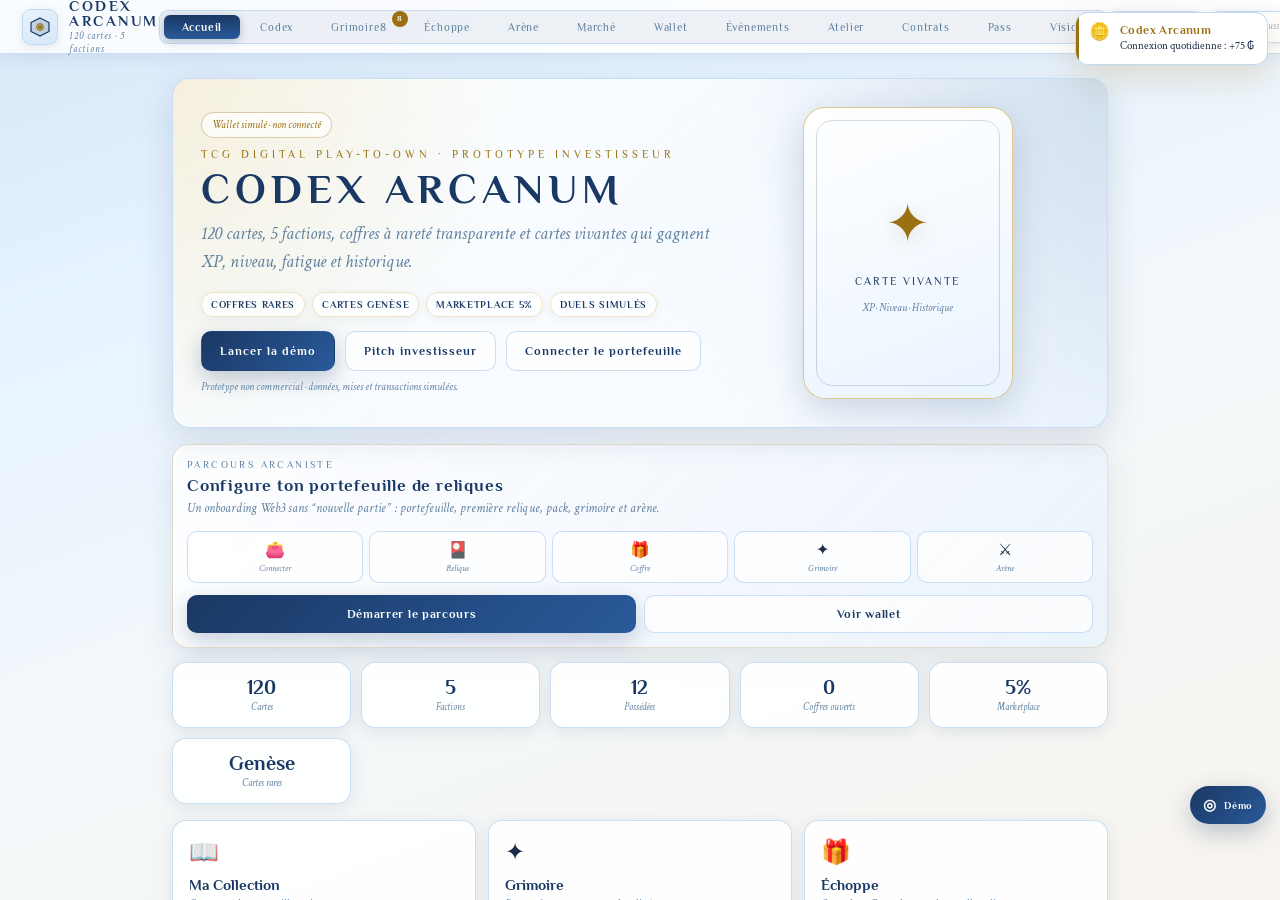
==== index.html @ 3ddcc322 "Implement playable initiation arena" ====
<!DOCTYPE html>

<html lang="fr">
<head>
<meta charset="UTF-8">
<meta name="viewport" content="width=device-width, initial-scale=1.0, viewport-fit=cover">
<title>Codex Arcanum</title>
<link rel="preconnect" href="https://fonts.googleapis.com">
<link rel="preconnect" href="https://fonts.gstatic.com" crossorigin>
<link href="https://fonts.googleapis.com/css2?family=Philosopher:ital,wght@0,400;0,700;1,400;1,700&family=Crimson+Text:ital,wght@0,400;0,600;1,400;1,600&display=swap" rel="stylesheet">
<style>
/* ── Reset & Base ─────────────────────────────────────── */
*{box-sizing:border-box;margin:0;padding:0;}
:root{
  --T:'Philosopher',Georgia,serif;
  --B:'Crimson Text',Georgia,serif;
  --navy:#1a3864;
  --navy-l:#2a5a9a;
  --gold:#9a7010;
  --gold-l:#c8a030;
  --text:#1a2c48;
  --muted:#6080a0;
  --faint:#9aabbc;
  --border:rgba(180,210,240,0.7);
  --shadow:rgba(26,56,100,0.1);
  --shadow-md:rgba(26,56,100,0.15);
  --panel:rgba(255,255,255,0.92);
  --sky:linear-gradient(160deg,#c8dff5 0%,#ddeeff 25%,#eef4f8 55%,#f4f0e8 100%);
}
html,body{height:100%;overflow:hidden;}
body{
  font-family:var(--B);
  background:var(--sky);
  color:var(--text);
  display:flex;
  flex-direction:column;
}
::-webkit-scrollbar{width:4px;height:4px;}
::-webkit-scrollbar-track{background:rgba(26,56,100,0.04);}
::-webkit-scrollbar-thumb{background:rgba(26,56,100,0.2);border-radius:9px;}
button{cursor:pointer;font-family:var(--B);}
button:focus,input:focus,select:focus{outline:none;}
input::placeholder{color:var(--faint);font-style:italic;}

/* ── Animations ───────────────────────────────────────── */
@keyframes fadeUp{from{opacity:0;transform:translateY(6px);}to{opacity:1;transform:translateY(0);}}
@keyframes slideIn{from{opacity:0;transform:translateX(14px);}to{opacity:1;transform:translateX(0);}}
@keyframes modalIn{from{opacity:0;transform:scale(0.96);}to{opacity:1;transform:scale(1);}}
@keyframes notifAnim{from{opacity:0;transform:translateX(10px);}to{opacity:1;transform:translateX(0);}}
@keyframes coffreFloat{0%,100%{transform:translateY(0);}50%{transform:translateY(-8px);}}
@keyframes spin{to{transform:rotate(360deg);}}

/* ── Layout ───────────────────────────────────────────── */
#app{display:flex;flex-direction:column;height:100vh;overflow:hidden;}

/* HEADER */
#header{
height:54px;padding:0 22px;flex-shrink:0;
background:rgba(255,255,255,0.88);
backdrop-filter:blur(16px);
border-bottom:1px solid var(--border);
box-shadow:0 2px 16px var(--shadow);
display:flex;align-items:center;justify-content:space-between;
position:relative;z-index:50;
}
.logo-hex{
width:36px;height:36px;border-radius:9px;
background:linear-gradient(145deg,#e8f2fc,#d4e8f8);
border:1.5px solid var(--border);
display:flex;align-items:center;justify-content:center;
box-shadow:0 2px 8px var(--shadow);
flex-shrink:0;
}
.logo-title{font-family:var(--T);font-weight:700;font-size:15px;color:var(--navy);letter-spacing:2.5px;line-height:1;}
.logo-sub{font-family:var(--B);font-size:10px;color:var(--muted);font-style:italic;margin-top:2px;letter-spacing:1px;}
.nav-pill-group{
display:flex;gap:2px;padding:4px;
background:rgba(26,56,100,0.06);
border-radius:9px;border:1px solid var(--border);
}
.nav-btn{
padding:6px 18px;border-radius:6px;border:none;
font-family:var(--T);font-size:11px;letter-spacing:0.8px;
background:transparent;color:var(--muted);font-weight:400;
transition:all 0.14s;position:relative;
}
.nav-btn.active{
background:linear-gradient(180deg,var(--navy),var(--navy-l));
color:#fff;font-weight:700;
box-shadow:0 2px 8px rgba(26,56,100,0.3);
}
.nav-badge{
position:absolute;top:-4px;right:-4px;
min-width:16px;height:16px;
background:var(--gold);color:#fff;
border-radius:99px;font-size:8px;font-weight:700;
display:flex;align-items:center;justify-content:center;
padding:0 4px;font-family:var(--T);
}
.gold-display{
display:flex;align-items:center;gap:7px;padding:6px 13px;
background:rgba(255,255,255,0.9);
border:1px solid var(--border);border-radius:7px;
box-shadow:0 1px 6px var(--shadow);
}
.gold-display .amount{font-family:var(--T);font-size:13px;font-weight:700;color:var(--gold);}
.gold-display .label{font-family:var(--B);font-size:10px;color:var(--faint);font-style:italic;}
.coffre-btn{
padding:6px 13px;
background:linear-gradient(135deg,var(--navy),var(--navy-l));
border:none;border-radius:7px;color:#fff;
font-family:var(--B);font-size:11px;font-style:italic;
box-shadow:0 2px 8px rgba(26,56,100,0.3);
transition:opacity 0.15s;display:flex;align-items:center;gap:5px;
}

/* BODY */
#body{flex:1;display:flex;overflow:hidden;position:relative;}

/* ── TAB: COLLECTION ─────────────────────────────────── */
#tab-collection{flex:1;display:flex;overflow:hidden;}

/* Sidebar */
#sidebar{
width:50px;flex-shrink:0;
background:rgba(255,255,255,0.7);
backdrop-filter:blur(8px);
border-right:1px solid var(--border);
display:flex;flex-direction:column;align-items:center;
padding:10px 0 10px;gap:3px;overflow-y:auto;
}
.flt-sep{width:24px;height:1px;background:var(--border);margin:4px 0;flex-shrink:0;}
.flt-btn{
width:32px;height:32px;border-radius:7px;
background:rgba(255,255,255,0.9);
border:1.5px solid var(--border);
display:flex;align-items:center;justify-content:center;
font-size:15px;transition:all 0.13s;flex-shrink:0;
}
.flt-btn:hover{opacity:0.82;}
.flt-btn.active{background:rgba(26,56,100,0.1);border-color:var(--navy);}

/* Main column */
#col-main{flex:1;display:flex;flex-direction:column;overflow:hidden;}

/* Toolbar */
#toolbar{
padding:7px 14px;flex-shrink:0;
background:rgba(255,255,255,0.72);
backdrop-filter:blur(8px);
border-bottom:1px solid var(--border);
display:flex;gap:8px;align-items:center;
}
#search-wrap{
display:flex;align-items:center;gap:7px;
flex:0 0 200px;
background:rgba(255,255,255,0.95);
border:1.5px solid var(--border);
border-radius:7px;padding:5px 11px;
box-shadow:0 1px 4px var(--shadow);
transition:border-color 0.18s;
}
#search-wrap:focus-within{border-color:var(--navy-l);}
#search-input{
flex:1;background:none;border:none;
color:var(--text);font-family:var(--B);font-size:12px;
}
#search-clear{
background:none;border:none;color:var(--faint);font-size:11px;display:none;padding:0;
}
#count{font-family:var(--B);font-size:11px;color:var(--faint);font-style:italic;white-space:nowrap;}
.spacer{flex:1;}
#sort-select{
padding:5px 8px;
background:rgba(255,255,255,0.95);
border:1px solid var(--border);border-radius:7px;
font-family:var(--B);font-size:11px;color:var(--muted);
box-shadow:0 1px 4px var(--shadow);
}

/* Grid */
#grid{
flex:1;overflow-y:auto;padding:13px;
display:flex;flex-wrap:wrap;gap:10px;align-content:flex-start;
}
.empty-state{
flex:1;display:flex;flex-direction:column;
align-items:center;justify-content:center;gap:12px;color:var(--muted);
}

/* ── CARD ─────────────────────────────────────────────── */
.card{
width:118px;cursor:pointer;
background:#fff;
border:1.5px solid var(--border);
border-radius:10px;overflow:hidden;
box-shadow:0 2px 10px var(--shadow);
transition:all 0.18s cubic-bezier(0.23,1,0.32,1);
position:relative;
flex-shrink:0;
animation:fadeUp 0.25s both;
}
.card:hover{
transform:translateY(-4px) scale(1.02);
box-shadow:0 10px 28px var(--shadow-md);
}
.card.selected{border-color:var(--navy)!important;box-shadow:0 6px 20px var(--shadow-md),0 0 0 2px rgba(26,56,100,0.2);}
.card-rarity-bar{height:3px;}
.card-art{
height:70px;position:relative;overflow:hidden;
border-bottom:1px solid rgba(180,210,240,0.5);
display:flex;align-items:center;justify-content:center;
}
.card-art-emoji{font-size:30px;position:relative;z-index:1;}
.card-mana{
position:absolute;top:5px;right:5px;
width:22px;height:22px;border-radius:50%;
border:2px solid rgba(255,255,255,0.8);
display:flex;align-items:center;justify-content:center;
font-family:var(--T);font-size:10px;font-weight:700;color:#fff;
z-index:2;
}
.card-faction-badge{
position:absolute;top:5px;left:6px;
background:rgba(255,255,255,0.9);
border:1px solid rgba(180,210,240,0.7);
border-radius:3px;padding:2px 5px;
font-family:var(--T);font-size:7px;color:var(--navy);
font-weight:600;letter-spacing:0.5px;z-index:2;
}
.card-body{padding:7px 8px 8px;}
.card-name{
font-family:var(--T);font-size:8.5px;font-weight:700;
color:var(--text);line-height:1.25;margin-bottom:2px;
}
.card-rarity-label{
font-family:var(--B);font-size:9px;font-style:italic;
margin-bottom:5px;
}
.card-stats{
display:grid;grid-template-columns:1fr 1fr 1fr;
background:rgba(26,56,100,0.04);
border:1px solid var(--border);border-radius:5px;overflow:hidden;
}
.card-stat{padding:3px 0;text-align:center;border-right:1px solid var(--border);}
.card-stat:last-child{border-right:none;}
.card-stat .val{font-family:var(--T);font-size:10.5px;font-weight:700;line-height:1;}
.card-stat .lbl{font-family:var(--B);font-size:7.5px;color:var(--muted);margin-top:1px;}
.card-text-small{
font-family:var(--B);font-size:9px;color:var(--muted);font-style:italic;
line-height:1.4;padding:0 1px;
display:-webkit-box;-webkit-line-clamp:3;-webkit-box-orient:vertical;overflow:hidden;
}
/* Quick add/remove btn on card */
.card-quick-btn{
position:absolute;bottom:26px;right:1px;
width:20px;height:20px;border-radius:4px;
background:rgba(255,255,255,0.95);
border:1px solid rgba(26,56,100,0.3);
color:var(--navy-l);
font-size:13px;line-height:1;
display:flex;align-items:center;justify-content:center;
box-shadow:0 1px 5px var(--shadow);
transition:all 0.14s;z-index:7;
}
.card-quick-btn.in-deck{
background:rgba(139,32,32,0.9);
border-color:#8b2020;color:#fff;
}
/* in-deck overlay */
.card-indeck-overlay{
position:absolute;inset:0;z-index:10;border-radius:inherit;
background:rgba(255,255,255,0.7);
display:flex;align-items:center;justify-content:center;pointer-events:none;
}
.card-indeck-label{
font-family:var(--T);font-size:8px;font-weight:700;
color:var(--navy);border:1px solid var(--navy);
border-radius:3px;padding:2px 8px;letter-spacing:1px;
background:rgba(255,255,255,0.9);
}

/* ── MODAL ────────────────────────────────────────────── */
#modal-overlay{
position:fixed;inset:0;z-index:500;
background:rgba(20,40,80,0.45);
backdrop-filter:blur(4px);
display:none;align-items:center;justify-content:center;padding:20px;
}
#modal-overlay.open{display:flex;}
#modal-box{
display:flex;gap:22px;
background:rgba(255,255,255,0.98);
border:1px solid var(--border);border-radius:14px;
padding:24px;max-width:660px;width:100%;
box-shadow:0 24px 60px var(--shadow-md);
animation:modalIn 0.2s ease;
position:relative;max-height:90vh;overflow-y:auto;
}
#modal-close{
position:absolute;top:12px;right:14px;
background:none;border:none;
color:var(--muted);font-size:18px;line-height:1;
}
#modal-close:hover{color:var(--text);}
#modal-card-render{flex-shrink:0;}
#modal-card-render .card{width:150px;pointer-events:none;}
#modal-card-render .card{transform:none!important;}
#modal-info{flex:1;min-width:0;display:flex;flex-direction:column;gap:10px;padding-right:16px;}
.modal-title{font-family:var(--T);font-weight:700;font-size:18px;line-height:1.2;margin-bottom:4px;}
.modal-badges{display:flex;flex-wrap:wrap;gap:5px;margin-bottom:4px;}
.modal-badge{font-family:var(--B);font-size:10px;padding:2px 9px;border-radius:99px;}
.modal-keywords{display:flex;flex-wrap:wrap;gap:4px;}
.kw-pill{font-family:var(--B);font-size:10px;font-weight:600;padding:2px 9px;border-radius:99px;}
.modal-text{
font-family:var(--B);font-size:13px;line-height:1.7;padding:10px 13px;
background:rgba(26,56,100,0.04);border:1px solid var(--border);border-radius:6px;
}
.modal-lore{
font-family:var(--B);font-size:12px;color:var(--muted);font-style:italic;
line-height:1.65;border-left:2px solid rgba(26,56,100,0.2);padding-left:10px;
}
.modal-stats{display:flex;gap:8px;}
.modal-stat{
flex:1;padding:10px 6px;text-align:center;border-radius:8px;
}
.modal-stat .big{font-family:var(--T);font-size:22px;font-weight:700;line-height:1;}
.modal-stat .small{font-family:var(--B);font-size:9px;color:var(--muted);margin-top:3px;}
.modal-stat .bar-wrap{height:2px;border-radius:99px;margin:5px 3px 0;overflow:hidden;}
.modal-stat .bar-fill{height:100%;border-radius:99px;}
.modal-cta{
width:100%;padding:12px;border:1.5px solid var(--navy);border-radius:8px;
background:var(--navy);color:#fff;
font-family:var(--T);font-size:12px;font-weight:700;letter-spacing:0.5px;
transition:all 0.15s;
}
.modal-cta.in-deck{background:rgba(139,32,32,0.08);border-color:#8b2020;color:#8b2020;}
.modal-hint{text-align:center;font-family:var(--B);font-size:10px;color:var(--faint);font-style:italic;margin-top:4px;}

/* ── TAB: GRIMOIRE ───────────────────────────────────── */
#tab-deck{flex:1;display:none;overflow:hidden;}
#tab-deck.active{display:flex;}
#deck-list{flex:1;display:flex;flex-direction:column;overflow:hidden;border-right:1px solid var(--border);}
#deck-header{
padding:12px 16px;flex-shrink:0;
border-bottom:1px solid var(--border);
background:rgba(255,255,255,0.8);backdrop-filter:blur(8px);
}
.deck-title{font-family:var(--T);font-weight:700;font-size:14px;color:var(--navy);}
.deck-sub{font-family:var(--B);font-size:11px;color:var(--muted);font-style:italic;margin-top:2px;}
.deck-sub.ready{color:#2d7a30;}
#deck-progress{display:flex;gap:3px;margin-top:9px;}
.progress-slot{flex:1;height:4px;border-radius:99px;background:var(--border);transition:background 0.3s;}
#deck-scroll{flex:1;overflow-y:auto;padding:10px;}
.deck-row{
display:flex;align-items:center;gap:9px;padding:7px 10px;margin-bottom:4px;
background:rgba(255,255,255,0.8);
border:1px solid var(--border);border-left:3px solid #ccc;
border-radius:7px;cursor:pointer;transition:background 0.12s;
}
.deck-row:hover{background:rgba(26,56,100,0.04);}
.deck-card-mini{
width:44px;height:62px;border-radius:6px;overflow:hidden;
background:#f0f4f8;border:1px solid var(--border);
display:flex;flex-direction:column;align-items:center;justify-content:center;
flex-shrink:0;font-size:18px;position:relative;
}
.deck-card-mini .mini-cost{
position:absolute;top:2px;right:2px;
width:14px;height:14px;border-radius:50%;
display:flex;align-items:center;justify-content:center;
font-family:var(--T);font-size:7px;font-weight:700;color:#fff;
}
.deck-card-info{flex:1;min-width:0;}
.deck-card-name{font-family:var(--T);font-weight:700;font-size:11px;white-space:nowrap;overflow:hidden;text-overflow:ellipsis;}
.deck-card-meta{font-family:var(--B);font-size:10px;color:var(--muted);font-style:italic;margin-top:1px;}
.deck-card-stats{display:flex;gap:8px;margin-top:3px;}
.deck-card-stats span{font-family:var(--T);font-size:10px;font-weight:700;}
.rm-btn{
width:22px;height:22px;flex-shrink:0;border-radius:4px;
border:1px solid var(--border);background:transparent;
color:var(--muted);font-size:11px;transition:all 0.12s;
display:flex;align-items:center;justify-content:center;
}
.rm-btn:hover{border-color:#8b2020;color:#c03030;}
#duel-btn-wrap{padding:10px 12px;flex-shrink:0;border-top:1px solid var(--border);background:rgba(255,255,255,0.8);}
#duel-btn{
width:100%;padding:13px;
background:linear-gradient(135deg,var(--navy),var(--navy-l));
border:none;border-radius:8px;color:#fff;
font-family:var(--T);font-size:13px;font-weight:700;letter-spacing:1.5px;
box-shadow:0 4px 16px rgba(26,56,100,0.3);transition:box-shadow 0.2s;
}
#duel-btn:hover{box-shadow:0 6px 24px rgba(26,56,100,0.5);}
.deck-empty{
flex:1;display:flex;flex-direction:column;align-items:center;justify-content:center;gap:14px;
color:var(--muted);padding:20px;
}
.deck-empty-txt{font-family:var(--B);font-size:12px;font-style:italic;text-align:center;line-height:1.7;}
.deck-empty-txt small{font-size:10px;color:var(--faint);}
.to-codex-btn{
padding:8px 20px;background:var(--navy);border:none;border-radius:7px;
color:#fff;font-family:var(--B);font-size:11px;
}

/* Analysis panel */
#deck-analysis{width:210px;flex-shrink:0;display:flex;flex-direction:column;overflow:hidden;background:rgba(255,255,255,0.5);}
.analysis-header{
padding:12px 14px;flex-shrink:0;border-bottom:1px solid var(--border);
background:rgba(255,255,255,0.8);
font-family:var(--T);font-size:9px;color:var(--muted);letter-spacing:2px;text-transform:uppercase;
}
#analysis-body{flex:1;overflow-y:auto;padding:12px 14px;}
.analysis-section{margin-bottom:16px;}
.analysis-label{font-family:var(--T);font-size:8px;color:var(--muted);letter-spacing:1.5px;text-transform:uppercase;margin-bottom:9px;}
.stat-row{margin-bottom:8px;}
.stat-row-header{display:flex;justify-content:space-between;margin-bottom:3px;}
.stat-row-name{font-family:var(--B);font-size:10px;color:var(--muted);font-style:italic;}
.stat-row-val{font-family:var(--T);font-size:12px;font-weight:700;}
.stat-bar{height:3px;background:var(--border);border-radius:99px;overflow:hidden;}
.stat-bar-fill{height:100%;border-radius:99px;transition:width 0.5s ease;}
#cost-curve{display:flex;gap:3px;align-items:flex-end;height:44px;}
.curve-col{flex:1;display:flex;flex-direction:column;align-items:center;gap:3px;}
.curve-bar{width:100%;border-radius:2px 2px 0 0;transition:height 0.4s ease;min-height:3px;}
.curve-lbl{font-family:var(--B);font-size:8px;color:var(--muted);}
.faction-row{display:flex;align-items:center;gap:7px;margin-bottom:6px;}
.faction-sym{font-size:12px;flex-shrink:0;}
.faction-bar{flex:1;height:4px;background:var(--border);border-radius:99px;overflow:hidden;}
.faction-bar-fill{height:100%;border-radius:99px;transition:width 0.4s;}
.faction-count{font-family:var(--T);font-size:10px;font-weight:700;min-width:10px;text-align:right;}
.type-pills{display:flex;flex-wrap:wrap;gap:4px;}
.type-pill{font-family:var(--B);font-size:10px;padding:2px 8px;border-radius:4px;}

/* ── TAB: ÉCHOPPE ─────────────────────────────────────── */
#tab-shop{flex:1;display:none;overflow-y:auto;background:rgba(255,255,255,0.4);}
#tab-shop.active{display:block;}
.shop-inner{max-width:580px;margin:0 auto;padding:24px 20px;}
.shop-kicker{font-family:var(--T);font-size:11px;color:var(--muted);letter-spacing:3px;margin-bottom:4px;text-transform:uppercase;}
.shop-lead{font-family:var(--B);font-size:13px;color:var(--muted);margin-bottom:22px;font-style:italic;}
.balance-box{
display:flex;align-items:center;justify-content:space-between;
padding:12px 16px;margin-bottom:14px;
background:rgba(255,255,255,0.9);border:1px solid var(--border);border-radius:8px;
box-shadow:0 2px 10px var(--shadow);
}
.balance-lbl{font-family:var(--B);font-size:12px;color:var(--muted);font-style:italic;}
.balance-amount{display:flex;align-items:center;gap:8px;}
.balance-amount .num{font-family:var(--T);font-size:18px;font-weight:700;color:var(--gold);}
.balance-amount .or{font-family:var(--B);font-size:11px;color:var(--faint);font-style:italic;}
.coffre-card{
padding:20px;margin-bottom:14px;
background:rgba(255,255,255,0.92);border:1px solid var(--border);border-radius:12px;
box-shadow:0 4px 20px var(--shadow);position:relative;overflow:hidden;
}
.coffre-card::before{
content:"";position:absolute;top:0;left:0;right:0;height:2px;
background:linear-gradient(90deg,transparent,#c8a030,transparent);
}
.coffre-card-inner{display:flex;gap:18px;align-items:center;}
.coffre-icon{
width:72px;height:72px;flex-shrink:0;
background:linear-gradient(145deg,#e8f2fc,#d4e8f8);
border:1px solid var(--border);border-radius:10px;
display:flex;align-items:center;justify-content:center;
animation:coffreFloat 4s ease-in-out infinite;
box-shadow:0 3px 12px var(--shadow);
}
.coffre-title{font-family:var(--T);font-weight:700;font-size:14px;color:var(--navy);margin-bottom:5px;}
.coffre-desc{font-family:var(--B);font-size:12px;color:var(--muted);font-style:italic;line-height:1.7;margin-bottom:9px;}
.rarity-pills{display:flex;gap:4px;flex-wrap:wrap;}
.rarity-pill{font-family:var(--B);font-size:9px;padding:2px 7px;border-radius:3px;}
.coffre-price{font-family:var(--T);font-size:18px;font-weight:700;color:var(--gold);margin-bottom:6px;}
.coffre-buy-btn{
padding:9px 16px;border:none;border-radius:7px;
font-family:var(--B);font-size:11px;font-style:italic;transition:all 0.15s;
}
.coffre-buy-btn.enabled{
background:linear-gradient(135deg,var(--navy),var(--navy-l));
color:#fff;box-shadow:0 3px 10px rgba(26,56,100,0.3);
}
.coffre-buy-btn.disabled{background:rgba(255,255,255,0.8);border:1px solid var(--border);color:var(--muted);cursor:not-allowed;}
.stats-grid{display:grid;grid-template-columns:repeat(4,1fr);gap:8px;margin-bottom:14px;}
.stat-box{
padding:10px 8px;text-align:center;
background:rgba(255,255,255,0.85);border:1px solid var(--border);border-radius:8px;
box-shadow:0 1px 5px var(--shadow);
}
.stat-box .big{font-family:var(--T);font-size:18px;font-weight:700;color:var(--navy);}
.stat-box .sm{font-family:var(--B);font-size:9.5px;color:var(--muted);margin-top:3px;font-style:italic;}
.gains-box{padding:16px;background:rgba(255,255,255,0.85);border:1px solid var(--border);border-radius:8px;box-shadow:0 2px 8px var(--shadow);}
.gains-title{font-family:var(--T);font-size:9px;color:var(--muted);letter-spacing:2px;text-transform:uppercase;margin-bottom:12px;}
.gain-row{display:flex;justify-content:space-between;padding:8px 0;border-bottom:1px solid var(--border);align-items:center;}
.gain-row:last-child{border-bottom:none;}
.gain-label{font-family:var(--B);font-size:12px;color:var(--text);font-style:italic;}
.gain-val{font-family:var(--T);font-size:12px;font-weight:700;color:var(--gold);}

/* ── COFFRE MODAL ─────────────────────────────────────── */
#pack-overlay{
position:fixed;inset:0;z-index:900;
background:rgba(20,40,80,0.55);
backdrop-filter:blur(6px);
display:none;flex-direction:column;
align-items:center;justify-content:center;gap:28px;
padding:20px;
}
#pack-overlay.open{display:flex;}
.pack-title{font-family:var(--T);font-size:11px;color:rgba(255,255,255,0.7);letter-spacing:4px;text-transform:uppercase;}
.pack-chest{
width:160px;height:200px;
background:rgba(255,255,255,0.1);
border:1.5px solid rgba(200,160,64,0.5);
border-radius:12px;
display:flex;flex-direction:column;align-items:center;justify-content:center;gap:14px;
cursor:pointer;
animation:coffreFloat 3s ease-in-out infinite;
backdrop-filter:blur(8px);
box-shadow:0 0 40px rgba(200,160,64,0.2);
}
.pack-chest-icon svg{width:60px;height:60px;}
.pack-chest-label{font-family:var(--T);font-size:11px;color:rgba(200,160,64,0.9);letter-spacing:2px;}
.pack-chest-sub{font-family:var(--B);font-size:9px;color:rgba(255,255,255,0.5);font-style:italic;}
.pack-cards{display:flex;gap:12px;flex-wrap:wrap;justify-content:center;max-width:900px;}
.pack-card-wrap{animation:fadeUp 0.5s both;}
.pack-card-back{
width:130px;height:185px;
background:rgba(255,255,255,0.12);
border:1.5px solid rgba(200,160,64,0.4);
border-radius:10px;
display:flex;flex-direction:column;align-items:center;justify-content:center;gap:10px;
cursor:pointer;transition:all 0.18s;
backdrop-filter:blur(8px);
box-shadow:0 6px 20px rgba(0,0,0,0.3);
}
.pack-card-back:hover{transform:translateY(-4px) scale(1.03);border-color:rgba(200,160,64,0.8);box-shadow:0 10px 30px rgba(0,0,0,0.4);}
.pack-reveal-label{
font-family:var(--B);font-size:9px;font-style:italic;
color:rgba(200,160,64,0.7);letter-spacing:1px;
opacity:0;transition:opacity 0.2s;
}
.pack-card-back:hover .pack-reveal-label{opacity:1;}
.pack-actions{display:flex;gap:12px;align-items:center;}
.pack-reveal-all{
padding:9px 22px;background:transparent;
border:1px solid rgba(255,255,255,0.3);border-radius:4px;
color:rgba(255,255,255,0.7);font-family:var(--B);font-size:10px;font-style:italic;
transition:all 0.15s;letter-spacing:1px;
}
.pack-reveal-all:hover{border-color:rgba(200,160,64,0.7);color:rgba(200,160,64,0.9);}
.pack-collect{
padding:11px 30px;
background:rgba(26,56,100,0.7);
border:1px solid rgba(255,255,255,0.3);border-radius:5px;
color:#fff;font-family:var(--T);font-size:11px;font-weight:700;letter-spacing:1.5px;
backdrop-filter:blur(4px);transition:all 0.15s;
}
.pack-collect:hover{background:rgba(26,56,100,0.9);}
.pack-summary{display:flex;gap:6px;flex-wrap:wrap;justify-content:center;}
.pack-summary-pill{font-family:var(--B);font-size:9px;padding:3px 10px;border-radius:3px;font-style:italic;}

/* ── NOTIFICATION ─────────────────────────────────────── */
#notif{
position:fixed;top:14px;right:14px;z-index:9999;
padding:9px 16px;
background:rgba(255,255,255,0.97);
border-radius:6px;
box-shadow:0 4px 18px var(--shadow);
animation:notifAnim 0.2s ease;
font-family:var(--B);font-size:12px;
max-width:240px;display:none;
}

/* Misc */
.hidden{display:none!important;}
.vdivider{width:1px;height:20px;background:var(--border);flex-shrink:0;}

/* ── Gameplay progression additions ───────────────────────── */
.card.locked{filter:saturate(0.45);opacity:0.58;}
.card-lock-overlay{position:absolute;inset:0;z-index:12;border-radius:inherit;background:rgba(255,255,255,0.76);display:flex;align-items:center;justify-content:center;pointer-events:none;}
.card-lock-label{font-family:var(--T);font-size:8px;font-weight:700;color:var(--navy);border:1px solid rgba(26,56,100,0.35);background:rgba(255,255,255,0.92);border-radius:4px;padding:3px 8px;letter-spacing:1px;}
.card-level-chip{position:absolute;left:6px;bottom:6px;z-index:8;background:rgba(255,255,255,0.9);border:1px solid rgba(26,56,100,0.25);border-radius:99px;padding:1px 6px;font-family:var(--T);font-size:7px;color:var(--navy);font-weight:700;}
.card-fatigue-chip{position:absolute;right:6px;bottom:6px;z-index:8;background:rgba(139,32,32,0.08);border:1px solid rgba(139,32,32,0.25);border-radius:99px;padding:1px 6px;font-family:var(--B);font-size:7px;color:#8b2020;font-weight:700;}
.progress-box{padding:10px 13px;background:rgba(26,56,100,0.04);border:1px solid var(--border);border-radius:7px;}
.progress-top{display:flex;justify-content:space-between;align-items:center;margin-bottom:5px;font-family:var(--T);font-size:11px;color:var(--navy);font-weight:700;}
.xp-bar{height:4px;background:rgba(26,56,100,0.12);border-radius:99px;overflow:hidden;}
.xp-bar-fill{height:100%;border-radius:99px;background:linear-gradient(90deg,var(--gold),var(--gold-l));}
.progress-meta{display:flex;gap:5px;flex-wrap:wrap;margin-top:7px;}
.progress-meta span{font-family:var(--B);font-size:10px;padding:2px 8px;border-radius:99px;background:rgba(255,255,255,0.72);border:1px solid var(--border);color:var(--muted);font-style:italic;}
.duel-result-card{padding:13px;background:rgba(255,255,255,0.88);border:1px solid var(--border);border-radius:9px;box-shadow:0 2px 12px var(--shadow);margin-bottom:12px;}
.duel-result-title{font-family:var(--T);font-size:13px;font-weight:700;color:var(--navy);margin-bottom:4px;}
.duel-result-text{font-family:var(--B);font-size:11px;color:var(--muted);font-style:italic;line-height:1.5;}


/* ──────────────────────────────────────────────────────────────
   RESPONSIVE MOBILE — iPhone / petits écrans
   Objectif : vraie app au pouce, navigation basse, cartes lisibles
────────────────────────────────────────────────────────────── */
@media (max-width: 760px) {
  html, body {
    width: 100%;
    height: 100%;
    overflow: hidden;
    -webkit-text-size-adjust: 100%;
  }

  body {
    overscroll-behavior: none;
  }

  #app {
    height: 100dvh;
    min-height: 100dvh;
    overflow: hidden;
    padding-bottom: calc(58px + env(safe-area-inset-bottom, 0px));
  }

  /* Header mobile compact */
  #header {
    height: 58px;
    padding: 8px 10px;
    gap: 8px;
    justify-content: space-between;
  }

  #header > div:first-child {
    min-width: 0;
    gap: 8px !important;
  }

  .logo-hex {
    width: 34px;
    height: 34px;
    border-radius: 8px;
  }

  .logo-title {
    font-size: 12px;
    letter-spacing: 1.5px;
    white-space: nowrap;
  }

  .logo-sub {
    font-size: 9px;
    letter-spacing: 0.4px;
    white-space: nowrap;
  }

  .gold-display {
    padding: 5px 8px;
    gap: 4px;
    border-radius: 7px;
  }

  .gold-display .amount {
    font-size: 12px;
  }

  .gold-display .label {
    display: none;
  }

  .dust-display {
    padding: 5px 8px !important;
    gap: 4px !important;
  }

  .dust-display .amount {
    font-size: 12px !important;
  }

  .dust-display .label {
    display: none !important;
  }

  .coffre-btn {
    width: 36px;
    height: 34px;
    padding: 0;
    justify-content: center;
    font-size: 0;
    border-radius: 8px;
    flex-shrink: 0;
  }

  .coffre-btn::before {
    content: "🎁";
    font-size: 16px;
  }

  /* Navigation principale en bas */
  .nav-pill-group {
    position: fixed;
    left: 8px;
    right: 8px;
    bottom: calc(7px + env(safe-area-inset-bottom, 0px));
    height: 48px;
    z-index: 1200;
    padding: 4px;
    gap: 4px;
    background: rgba(255,255,255,0.94);
    border: 1px solid rgba(180,210,240,0.9);
    border-radius: 16px;
    box-shadow: 0 8px 28px rgba(26,56,100,0.2);
    backdrop-filter: blur(18px);
  }

  .nav-btn {
    flex: 1;
    height: 38px;
    padding: 0 6px;
    border-radius: 12px;
    font-size: 11px;
    letter-spacing: 0.5px;
  }

  .nav-badge {
    top: -5px;
    right: 10px;
  }

  #body {
    height: calc(100dvh - 58px - 58px - env(safe-area-inset-bottom, 0px));
    min-height: 0;
    overflow: hidden;
  }

  /* Collection : sidebar devient barre horizontale */
  #tab-collection {
    flex-direction: column;
    min-width: 0;
  }

  #sidebar {
    order: 2;
    width: 100%;
    height: 48px;
    flex-direction: row;
    justify-content: flex-start;
    align-items: center;
    padding: 7px 10px;
    gap: 6px;
    overflow-x: auto;
    overflow-y: hidden;
    border-right: none;
    border-top: 1px solid rgba(180,210,240,0.7);
    border-bottom: none;
    background: rgba(255,255,255,0.82);
    scrollbar-width: none;
  }

  #sidebar::-webkit-scrollbar {
    display: none;
  }

  .flt-sep {
    width: 1px;
    height: 26px;
    margin: 0 4px;
  }

  .flt-btn {
    width: 34px;
    height: 34px;
    min-width: 34px;
    border-radius: 10px;
    font-size: 15px;
  }

  #col-main {
    order: 1;
    min-height: 0;
  }

  #toolbar {
    padding: 8px 10px;
    gap: 7px;
    flex-wrap: wrap;
    align-items: center;
  }

  #search-wrap {
    flex: 1 1 100%;
    order: 1;
    min-width: 0;
    padding: 8px 10px;
    border-radius: 12px;
  }

  #search-input {
    font-size: 15px;
  }

  #count {
    order: 2;
    font-size: 11px;
    min-width: 54px;
  }

  #sort-select {
    order: 3;
    margin-left: auto;
    padding: 7px 8px;
    border-radius: 10px;
    font-size: 12px;
    max-width: 118px;
  }

  #toolbar .spacer {
    display: none;
  }

  /* Grille carte mobile */
  #grid {
    padding: 10px;
    gap: 10px;
    align-content: flex-start;
    justify-content: space-between;
    -webkit-overflow-scrolling: touch;
  }

  #grid > div {
    width: calc(50% - 5px);
    min-width: 0;
  }

  .card {
    width: 100%;
    min-height: 178px;
    border-radius: 12px;
  }

  .card-art {
    height: 82px;
  }

  .card-art-emoji {
    font-size: 32px;
  }

  .card-mana {
    width: 25px;
    height: 25px;
    font-size: 11px;
  }

  .card-faction-badge {
    font-size: 7px;
    padding: 2px 4px;
    max-width: 70px;
    overflow: hidden;
  }

  .card-body {
    padding: 8px;
  }

  .card-name {
    font-size: 10px;
    min-height: 25px;
  }

  .card-rarity-label {
    font-size: 10px;
  }

  .card-stat .val {
    font-size: 12px;
  }

  .card-stat .lbl {
    font-size: 7px;
  }

  .card-text-small {
    font-size: 10px;
    -webkit-line-clamp: 4;
  }

  .card-quick-btn {
    width: 28px;
    height: 28px;
    bottom: 8px;
    right: 8px;
    border-radius: 9px;
    font-size: 18px;
  }

  .card-indeck-label {
    font-size: 9px;
    padding: 4px 10px;
  }

  /* Modal carte : plein écran mobile */
  #modal-overlay {
    align-items: flex-end;
    justify-content: center;
    padding: 0;
    background: rgba(20,40,80,0.52);
  }

  #modal-box {
    width: 100%;
    max-width: none;
    max-height: 92dvh;
    border-radius: 22px 22px 0 0;
    padding: 18px 14px calc(18px + env(safe-area-inset-bottom, 0px));
    gap: 14px;
    flex-direction: column;
    overflow-y: auto;
    -webkit-overflow-scrolling: touch;
  }

  #modal-close {
    top: 10px;
    right: 14px;
    font-size: 20px;
    width: 34px;
    height: 34px;
    border-radius: 50%;
    background: rgba(26,56,100,0.06);
  }

  #modal-card-render {
    align-self: center;
    padding-top: 6px;
  }

  #modal-card-render .card {
    width: 168px !important;
    min-height: 220px;
  }

  #modal-card-render .card-art {
    height: 96px !important;
  }

  #modal-info {
    padding-right: 0;
    gap: 9px;
  }

  .modal-title {
    font-size: 20px;
    padding-right: 38px;
  }

  .modal-text {
    font-size: 14px;
    line-height: 1.55;
  }

  .modal-lore {
    font-size: 13px;
    line-height: 1.55;
  }

  .modal-stats {
    gap: 6px;
  }

  .modal-stat {
    padding: 9px 4px;
  }

  .modal-stat .big {
    font-size: 20px;
  }

  .modal-cta {
    min-height: 48px;
    border-radius: 12px;
    font-size: 13px;
  }

  /* Grimoire mobile */
  #tab-deck.active {
    flex-direction: column;
    overflow: hidden;
  }

  #deck-list {
    flex: 1 1 auto;
    min-height: 0;
    border-right: none;
    border-bottom: 1px solid rgba(180,210,240,0.7);
  }

  #deck-header {
    padding: 10px 12px;
  }

  .deck-title {
    font-size: 14px;
  }

  #deck-content {
    min-height: 0;
    -webkit-overflow-scrolling: touch;
  }

  .deck-row {
    margin-bottom: 7px;
    padding: 8px 9px;
    border-radius: 11px;
  }

  .deck-card-mini {
    width: 48px;
    height: 66px;
    border-radius: 8px;
  }

  .deck-card-name {
    font-size: 12px;
  }

  .deck-card-meta {
    font-size: 10px;
  }

  .rm-btn {
    width: 30px;
    height: 30px;
    border-radius: 9px;
    font-size: 13px;
  }

  #duel-btn-wrap {
    padding: 9px 10px;
  }

  #duel-btn {
    min-height: 48px;
    border-radius: 12px;
  }

  #deck-analysis {
    width: 100%;
    flex: 0 0 178px;
    max-height: 178px;
    border-left: none;
    background: rgba(255,255,255,0.62);
  }

  .analysis-header {
    padding: 8px 12px;
  }

  #analysis-body {
    padding: 10px 12px;
    overflow-y: auto;
    -webkit-overflow-scrolling: touch;
  }

  .analysis-section {
    margin-bottom: 12px;
  }

  /* Échoppe mobile */
  #tab-shop {
    -webkit-overflow-scrolling: touch;
  }

  .shop-inner {
    max-width: none;
    padding: 14px 10px 18px;
  }

  .shop-kicker {
    font-size: 10px;
    letter-spacing: 2px;
  }

  .shop-lead {
    font-size: 13px;
    margin-bottom: 14px;
  }

  .balance-box {
    padding: 10px 12px;
    border-radius: 12px;
  }

  .coffre-card {
    padding: 14px;
    border-radius: 14px;
  }

  .coffre-card-inner {
    flex-direction: column;
    text-align: center;
    gap: 12px;
  }

  .coffre-icon {
    width: 76px;
    height: 76px;
  }

  .coffre-desc {
    font-size: 13px;
  }

  .rarity-pills {
    justify-content: center;
  }

  .coffre-price {
    margin-bottom: 8px;
  }

  .coffre-buy-btn {
    width: 100%;
    min-width: 210px;
    min-height: 46px;
    border-radius: 12px;
    font-size: 13px;
  }

  .stats-grid {
    grid-template-columns: repeat(2, 1fr);
    gap: 8px;
  }

  .stat-box {
    border-radius: 12px;
    padding: 12px 8px;
  }

  .gains-box {
    border-radius: 14px;
  }

  .gain-row {
    gap: 12px;
  }

  /* Pack opening mobile */
  #pack-overlay {
    justify-content: flex-start;
    padding: calc(18px + env(safe-area-inset-top, 0px)) 10px calc(74px + env(safe-area-inset-bottom, 0px));
    gap: 14px;
    overflow-y: auto;
    -webkit-overflow-scrolling: touch;
  }

  .pack-title {
    font-size: 10px;
    letter-spacing: 3px;
    margin-top: 2px;
  }

  .pack-chest {
    width: min(76vw, 260px);
    height: 210px;
    margin-top: 12px;
    border-radius: 18px;
  }

  .pack-cards {
    width: 100%;
    display: grid;
    grid-template-columns: repeat(2, minmax(0, 1fr));
    gap: 10px;
    max-width: 390px;
    justify-items: center;
  }

  .pack-card-wrap {
    width: 100%;
  }

  .pack-card-back {
    width: 100%;
    height: 185px;
    border-radius: 14px;
  }

  .pack-cards .card,
  .pack-card-wrap .card,
  .pack-card-wrap > div > .card {
    width: 100% !important;
    min-height: 185px;
    border-radius: 14px;
  }

  .pack-cards .card-art {
    height: 82px !important;
  }

  .pack-actions {
    width: 100%;
    justify-content: center;
    flex-wrap: wrap;
  }

  .pack-reveal-all,
  .pack-collect,
  .pack-open-again {
    min-height: 44px;
    border-radius: 12px;
    padding: 10px 18px;
  }

  #pack-collect-wrap {
    width: 100%;
  }

  .pack-summary {
    width: 100%;
    gap: 6px;
  }

  .pack-summary-pill {
    font-size: 10px;
    padding: 5px 9px;
  }

  /* Notification accessible */
  #notif {
    top: 66px;
    right: 10px;
    left: 10px;
    max-width: none;
    border-radius: 12px;
    font-size: 13px;
    text-align: center;
  }
}

/* Très petits iPhone : SE / mini */
@media (max-width: 380px) {
  .logo-title {
    font-size: 11px;
    letter-spacing: 1px;
  }

  .logo-sub {
    display: none;
  }

  #header {
    padding-left: 8px;
    padding-right: 8px;
  }

  .gold-display {
    padding: 5px 6px;
  }

  .gold-display .amount {
    font-size: 11px;
  }

  #grid {
    padding: 8px;
    gap: 8px;
  }

  #grid > div {
    width: calc(50% - 4px);
  }

  .card {
    min-height: 168px;
  }

  .card-art {
    height: 74px;
  }

  .card-name {
    font-size: 9px;
  }

  .card-text-small {
    font-size: 9px;
  }

  .pack-card-back,
  .pack-cards .card,
  .pack-card-wrap .card,
  .pack-card-wrap > div > .card {
    min-height: 172px;
    height: 172px;
  }
}

/* Paysage mobile : éviter l'interface trop haute */
@media (max-width: 900px) and (orientation: landscape) {
  #header {
    height: 48px;
  }

  #app {
    padding-bottom: 52px;
  }

  #body {
    height: calc(100dvh - 48px - 52px);
  }

  .logo-sub {
    display: none;
  }

  .nav-pill-group {
    height: 44px;
  }

  .nav-btn {
    height: 34px;
  }

  #modal-box {
    flex-direction: row;
    max-height: 86dvh;
    border-radius: 18px;
    max-width: 760px;
  }

  #pack-overlay {
    justify-content: center;
  }

  .pack-cards {
    grid-template-columns: repeat(5, minmax(110px, 1fr));
    max-width: 760px;
  }

  .pack-card-back,
  .pack-cards .card,
  .pack-card-wrap .card,
  .pack-card-wrap > div > .card {
    height: 168px;
    min-height: 168px;
  }
}



/* ─────────────────────────────────────────────
   PATCH iPhone — layout compact + suppression bande basse
   ───────────────────────────────────────────── */
@media (max-width: 760px) {
  html, body {
    height: 100%;
    min-height: 100%;
    background: var(--sky);
  }

  #app {
    height: 100dvh;
    min-height: 100dvh;
    padding-bottom: 0 !important;
    background: var(--sky);
  }

  #body {
    height: calc(100dvh - 58px) !important;
    padding-bottom: calc(62px + env(safe-area-inset-bottom, 0px));
    box-sizing: border-box;
    background: transparent;
  }

  #tab-home,
  #tab-collection,
  #tab-deck,
  #tab-shop,
  #tab-arena,
  #tab-market,
  #tab-forge,
  #tab-quests {
    min-height: 0;
  }

  #tab-shop {
    height: 100%;
    overflow-y: auto;
    background: transparent;
  }

  .shop-inner {
    padding-bottom: calc(92px + env(safe-area-inset-bottom, 0px)) !important;
  }

  .stats-grid,
  .gains-box {
    position: relative;
    z-index: 1;
  }

  .nav-pill-group {
    bottom: calc(8px + env(safe-area-inset-bottom, 0px)) !important;
  }

  /* Pack opening : cartes adaptées iPhone, plus de cartes trop longues/étroites */
  #pack-overlay {
    height: 100dvh;
    min-height: 100dvh;
    padding: calc(14px + env(safe-area-inset-top, 0px)) 12px calc(86px + env(safe-area-inset-bottom, 0px)) !important;
    gap: 10px !important;
    align-items: center;
    justify-content: flex-start !important;
    overflow-y: auto;
    box-sizing: border-box;
  }

  .pack-title {
    margin: 0 0 2px 0 !important;
    line-height: 1;
  }

  .pack-cards {
    width: 100%;
    max-width: 344px !important;
    display: grid !important;
    grid-template-columns: repeat(2, minmax(0, 1fr)) !important;
    justify-content: center !important;
    justify-items: center !important;
    gap: 10px !important;
    margin: 0 auto !important;
  }

  .pack-card-wrap {
    width: 100% !important;
    max-width: 164px !important;
    display: flex !important;
    justify-content: center !important;
  }

  .pack-card-back,
  .pack-cards .card,
  .pack-card-wrap .card,
  .pack-card-wrap > div,
  .pack-card-wrap > div > .card {
    width: 100% !important;
    max-width: 164px !important;
    min-width: 0 !important;
    height: 218px !important;
    min-height: 218px !important;
    max-height: 218px !important;
    border-radius: 16px !important;
  }

  .pack-card-wrap > div {
    display: flex !important;
    justify-content: center !important;
  }

  .pack-cards .card-art,
  .pack-card-wrap .card-art,
  .pack-card-wrap > div > .card .card-art {
    height: 92px !important;
  }

  .pack-cards .card-body,
  .pack-card-wrap .card-body,
  .pack-card-wrap > div > .card .card-body {
    padding: 8px !important;
  }

  .pack-cards .card-name,
  .pack-card-wrap .card-name,
  .pack-card-wrap > div > .card .card-name {
    font-size: 10px !important;
    line-height: 1.25 !important;
    min-height: 28px !important;
  }

  .pack-cards .card-text-small,
  .pack-card-wrap .card-text-small,
  .pack-card-wrap > div > .card .card-text-small {
    font-size: 9px !important;
    -webkit-line-clamp: 3 !important;
  }

  .pack-actions,
  #pack-actions-wrap,
  #pack-collect-wrap {
    flex-shrink: 0;
  }
}

@media (max-width: 380px) {
  #pack-overlay {
    padding-left: 8px !important;
    padding-right: 8px !important;
    gap: 8px !important;
  }

  .pack-cards {
    max-width: 318px !important;
    gap: 8px !important;
  }

  .pack-card-wrap {
    max-width: 155px !important;
  }

  .pack-card-back,
  .pack-cards .card,
  .pack-card-wrap .card,
  .pack-card-wrap > div,
  .pack-card-wrap > div > .card {
    max-width: 155px !important;
    height: 204px !important;
    min-height: 204px !important;
    max-height: 204px !important;
  }

  .pack-cards .card-art,
  .pack-card-wrap .card-art,
  .pack-card-wrap > div > .card .card-art {
    height: 84px !important;
  }
}



/* ─────────────────────────────────────────────
   HUB WEB3 / ACCUEIL / ARÈNE / MARCHÉ
   ───────────────────────────────────────────── */
#tab-home,#tab-arena,#tab-market,#tab-forge,#tab-quests{flex:1;display:none;overflow-y:auto;background:rgba(255,255,255,0.28);}
#tab-home.active,#tab-arena.active,#tab-market.active,#tab-forge.active,#tab-quests.active{display:block;}
.hub-inner{max-width:980px;margin:0 auto;padding:24px 22px 96px;}
.hero-card{position:relative;overflow:hidden;border:1px solid var(--border);border-radius:18px;background:linear-gradient(145deg,rgba(255,255,255,0.96),rgba(236,246,255,0.86));box-shadow:0 10px 34px rgba(26,56,100,0.14);padding:28px;margin-bottom:16px;}
.hero-card::before{content:'';position:absolute;inset:-35%;background:radial-gradient(circle at 18% 20%,rgba(200,160,48,0.18),transparent 28%),radial-gradient(circle at 82% 18%,rgba(42,90,154,0.18),transparent 30%),radial-gradient(circle at 50% 100%,rgba(255,255,255,0.8),transparent 35%);pointer-events:none;}
.hero-content{position:relative;z-index:1;display:grid;grid-template-columns:1.2fr 0.8fr;gap:22px;align-items:center;}
.hero-kicker{font-family:var(--T);font-size:11px;letter-spacing:4px;color:var(--gold);text-transform:uppercase;margin-bottom:8px;}
.hero-title{font-family:var(--T);font-size:42px;letter-spacing:5px;color:var(--navy);line-height:1;margin-bottom:10px;}
.hero-sub{font-family:var(--B);font-size:18px;font-style:italic;color:var(--muted);line-height:1.55;margin-bottom:16px;}
.hero-actions{display:flex;gap:10px;flex-wrap:wrap;}
.primary-action,.secondary-action{border-radius:10px;padding:12px 18px;font-family:var(--T);font-size:12px;font-weight:700;letter-spacing:1px;border:1px solid transparent;transition:all .16s;}
.primary-action{background:linear-gradient(135deg,var(--navy),var(--navy-l));color:white;box-shadow:0 8px 22px rgba(26,56,100,.26);}
.secondary-action{background:rgba(255,255,255,.72);color:var(--navy);border-color:var(--border);}
.hero-relic{justify-self:center;width:210px;max-width:100%;aspect-ratio:.72;border-radius:22px;background:linear-gradient(160deg,#ffffff,#eaf4ff);border:1.5px solid rgba(200,160,48,.55);box-shadow:0 12px 36px rgba(26,56,100,.18);display:flex;flex-direction:column;align-items:center;justify-content:center;gap:14px;position:relative;}
.hero-relic::after{content:'';position:absolute;inset:12px;border-radius:16px;border:1px solid rgba(26,56,100,.18);}
.hero-sigil{font-size:54px;color:var(--gold);filter:drop-shadow(0 4px 10px rgba(154,112,16,.2));}
.hero-relic-label{font-family:var(--T);font-size:11px;letter-spacing:2px;color:var(--navy);text-transform:uppercase;}
.status-grid{display:grid;grid-template-columns:repeat(5,1fr);gap:10px;margin-bottom:16px;}
.status-card,.hub-tile,.arena-card,.market-card{background:rgba(255,255,255,.9);border:1px solid var(--border);border-radius:14px;box-shadow:0 4px 16px var(--shadow);}
.status-card{padding:13px 12px;text-align:center;}
.status-value{font-family:var(--T);font-size:20px;font-weight:700;color:var(--navy);}
.status-label{font-family:var(--B);font-size:10px;color:var(--muted);font-style:italic;margin-top:3px;}
.hub-grid{display:grid;grid-template-columns:repeat(3,1fr);gap:12px;margin-bottom:16px;}
.hub-tile{padding:16px;cursor:pointer;transition:all .16s;min-height:116px;display:flex;flex-direction:column;justify-content:space-between;}
.hub-tile:hover{transform:translateY(-3px);box-shadow:0 10px 24px rgba(26,56,100,.16);}
.hub-tile-icon{font-size:24px;margin-bottom:8px;}
.hub-tile-title{font-family:var(--T);font-size:15px;font-weight:700;color:var(--navy);}
.hub-tile-text{font-family:var(--B);font-size:11px;color:var(--muted);font-style:italic;line-height:1.4;margin-top:4px;}
.live-card-box{padding:16px;background:rgba(255,255,255,.82);border:1px solid var(--border);border-radius:14px;box-shadow:0 4px 16px var(--shadow);}
.live-card-title,.arena-title,.market-title{font-family:var(--T);font-size:15px;font-weight:700;color:var(--navy);margin-bottom:6px;}
.live-card-text,.arena-desc,.market-desc{font-family:var(--B);font-size:12px;color:var(--muted);font-style:italic;line-height:1.55;}
.wallet-pill{display:inline-flex;align-items:center;gap:6px;padding:5px 10px;border-radius:999px;border:1px solid rgba(154,112,16,.34);background:rgba(255,255,255,.72);font-family:var(--B);font-size:11px;color:var(--gold);font-style:italic;margin-bottom:10px;}
.arena-inner,.market-inner{max-width:960px;margin:0 auto;padding:24px 22px 96px;}
.arena-grid{display:grid;grid-template-columns:repeat(3,1fr);gap:12px;margin-top:14px;}
.arena-card{padding:18px;position:relative;overflow:hidden;}
.arena-card::before{content:'';position:absolute;top:0;left:0;right:0;height:3px;background:linear-gradient(90deg,transparent,var(--gold),transparent);opacity:.6;}
.arena-cost{font-family:var(--T);font-size:24px;color:var(--gold);font-weight:700;margin:12px 0 4px;}
.arena-reward{font-family:var(--B);font-size:12px;color:var(--muted);font-style:italic;margin-bottom:12px;}
.arena-btn{width:100%;padding:11px;border:none;border-radius:9px;background:linear-gradient(135deg,var(--navy),var(--navy-l));color:#fff;font-family:var(--T);font-size:11px;font-weight:700;letter-spacing:1px;}
.arena-btn.secondary{background:rgba(255,255,255,.75);color:var(--navy);border:1px solid var(--border);}
.arena-history{margin-top:14px;padding:14px;background:rgba(255,255,255,.82);border:1px solid var(--border);border-radius:12px;}
.market-toolbar{display:flex;justify-content:space-between;gap:10px;align-items:center;margin:12px 0;}
.market-grid{display:grid;grid-template-columns:repeat(2,1fr);gap:10px;}
.market-card{padding:12px;display:flex;gap:10px;align-items:center;}
.market-mini{width:54px;height:76px;border-radius:9px;border:1px solid var(--border);background:linear-gradient(155deg,#fff,#eaf4ff);display:flex;align-items:center;justify-content:center;font-size:24px;flex-shrink:0;}
.market-name{font-family:var(--T);font-size:12px;font-weight:700;color:var(--navy);}
.market-meta{font-family:var(--B);font-size:10px;color:var(--muted);font-style:italic;line-height:1.35;}
.market-price{font-family:var(--T);font-size:15px;font-weight:700;color:var(--gold);margin-top:5px;}
.nft-note{margin-top:12px;padding:12px;border:1px solid rgba(154,112,16,.28);border-radius:12px;background:rgba(255,255,255,.72);font-family:var(--B);font-size:11px;color:var(--muted);font-style:italic;line-height:1.45;}

@media (max-width:760px){
  .nav-pill-group{overflow-x:auto;justify-content:flex-start;scrollbar-width:none;}
  .nav-pill-group::-webkit-scrollbar{display:none;}
  .nav-btn{flex:0 0 auto;min-width:86px;}
  #tab-home,#tab-arena,#tab-market,#tab-forge,#tab-quests{height:100%;overflow-y:auto;background:transparent;}
  .hub-inner,.arena-inner,.market-inner{padding:14px 12px calc(96px + env(safe-area-inset-bottom,0px));}
  .hero-card{padding:18px;border-radius:16px;}
  .hero-content{grid-template-columns:1fr;gap:16px;text-align:center;}
  .hero-title{font-size:30px;letter-spacing:3px;}
  .hero-sub{font-size:15px;}
  .hero-actions{justify-content:center;}
  .hero-relic{width:142px;border-radius:18px;}
  .hero-sigil{font-size:38px;}
  .status-grid{grid-template-columns:repeat(2,1fr);}
  .hub-grid{grid-template-columns:1fr 1fr;}
  .hub-tile{min-height:108px;padding:13px;}
  .arena-grid{grid-template-columns:1fr;}
  .market-grid{grid-template-columns:1fr;}
  .market-toolbar{flex-direction:column;align-items:stretch;}
}



/* ─────────────────────────────────────────────
   ATELIER / CONTRATS / MARCHÉ+ — cartes vivantes
   ───────────────────────────────────────────── */
#tab-forge,#tab-quests{flex:1;display:none;overflow-y:auto;background:rgba(255,255,255,0.28);}
#tab-forge.active,#tab-quests.active{display:block;}
.forge-inner,.quests-inner{max-width:980px;margin:0 auto;padding:24px 22px 96px;}
.system-grid{display:grid;grid-template-columns:1fr 1fr;gap:12px;margin-top:14px;}
.system-panel{background:rgba(255,255,255,.9);border:1px solid var(--border);border-radius:14px;box-shadow:0 4px 16px var(--shadow);padding:16px;overflow:hidden;}
.system-panel.full{grid-column:1/-1;}
.system-title{font-family:var(--T);font-size:15px;font-weight:700;color:var(--navy);margin-bottom:6px;}
.system-desc{font-family:var(--B);font-size:12px;color:var(--muted);font-style:italic;line-height:1.5;margin-bottom:12px;}
.living-list{display:flex;flex-direction:column;gap:8px;max-height:420px;overflow-y:auto;padding-right:2px;}
.living-row{display:flex;align-items:center;gap:10px;padding:10px;background:rgba(255,255,255,.82);border:1px solid var(--border);border-radius:10px;}
.living-mini{width:42px;height:58px;border-radius:8px;display:flex;align-items:center;justify-content:center;background:linear-gradient(155deg,#fff,#eaf4ff);border:1px solid var(--border);font-size:20px;flex-shrink:0;}
.living-info{flex:1;min-width:0;}
.living-name{font-family:var(--T);font-size:12px;font-weight:700;color:var(--navy);white-space:nowrap;overflow:hidden;text-overflow:ellipsis;}
.living-meta{font-family:var(--B);font-size:10px;color:var(--muted);font-style:italic;line-height:1.35;margin-top:2px;}
.living-actions{display:flex;gap:6px;flex-wrap:wrap;justify-content:flex-end;}
.mini-action{padding:7px 9px;border-radius:8px;border:1px solid var(--border);background:rgba(255,255,255,.75);color:var(--navy);font-family:var(--B);font-size:10px;font-style:italic;}
.mini-action.primary{background:linear-gradient(135deg,var(--navy),var(--navy-l));color:#fff;border-color:transparent;}
.mini-action.danger{color:#8b2020;border-color:rgba(139,32,32,.3);}
.quest-grid{display:grid;grid-template-columns:repeat(3,1fr);gap:12px;margin-top:14px;}
.quest-card{position:relative;overflow:hidden;background:rgba(255,255,255,.9);border:1px solid var(--border);border-radius:14px;box-shadow:0 4px 16px var(--shadow);padding:16px;}
.quest-card.done{border-color:rgba(45,122,48,.45);}
.quest-card.claimed{opacity:.68;}
.quest-icon{font-size:26px;margin-bottom:8px;}
.quest-title{font-family:var(--T);font-size:14px;font-weight:700;color:var(--navy);}
.quest-text{font-family:var(--B);font-size:11px;color:var(--muted);font-style:italic;line-height:1.45;margin:5px 0 10px;}
.quest-progress{height:5px;border-radius:99px;background:var(--border);overflow:hidden;margin-bottom:10px;}
.quest-progress-fill{height:100%;border-radius:99px;background:linear-gradient(90deg,var(--navy),var(--gold));}
.timeline{display:flex;flex-direction:column;gap:6px;max-height:190px;overflow-y:auto;}
.timeline-item{padding:7px 9px;border-left:2px solid rgba(154,112,16,.35);background:rgba(255,255,255,.65);border-radius:0 8px 8px 0;font-family:var(--B);font-size:10px;color:var(--muted);font-style:italic;line-height:1.35;}
.equip-chip{display:inline-flex;align-items:center;gap:4px;margin-top:4px;padding:2px 7px;border-radius:999px;border:1px solid rgba(154,112,16,.35);background:rgba(255,255,255,.7);font-family:var(--B);font-size:9px;color:var(--gold);font-style:italic;}
.modal-actions-row{display:grid;grid-template-columns:1fr 1fr;gap:8px;margin-top:8px;}
.market-card.listed{border-color:rgba(154,112,16,.5);background:linear-gradient(145deg,rgba(255,255,255,.94),rgba(255,249,232,.82));}
@media (max-width:760px){
  #tab-forge,#tab-quests{height:100%;overflow-y:auto;background:transparent;}
  .forge-inner,.quests-inner{padding:14px 12px calc(96px + env(safe-area-inset-bottom,0px));}
  .system-grid,.quest-grid{grid-template-columns:1fr;}
  .living-row{align-items:flex-start;}
  .living-actions{width:100%;justify-content:flex-start;margin-top:6px;}
  .modal-actions-row{grid-template-columns:1fr;}
}



/* ─────────────────────────────────────────────
   PACK OPENING V3 — mobile-first, premium, addictif
   ───────────────────────────────────────────── */
@keyframes packPulse { 0%,100%{transform:scale(1);opacity:.72;} 50%{transform:scale(1.08);opacity:1;} }
@keyframes sealCrack { 0%{opacity:0;transform:scale(.85) rotate(-4deg);} 35%{opacity:1;} 100%{opacity:.25;transform:scale(1.25) rotate(6deg);} }
@keyframes packFlash { 0%{opacity:0;transform:scale(.6);} 30%{opacity:1;} 100%{opacity:0;transform:scale(2.4);} }
@keyframes premiumCardIn { from{opacity:0;transform:translateY(24px) scale(.92) rotateX(18deg);} to{opacity:1;transform:translateY(0) scale(1) rotateX(0);} }
@keyframes premiumFlip { 0%{transform:rotateY(90deg) scale(.92);opacity:.2;} 55%{transform:rotateY(-8deg) scale(1.05);opacity:1;} 100%{transform:rotateY(0) scale(1);opacity:1;} }
@keyframes legendaryPulse { 0%,100%{box-shadow:0 0 0 rgba(224,184,64,0),0 10px 28px rgba(0,0,0,.28);} 50%{box-shadow:0 0 42px rgba(224,184,64,.75),0 14px 34px rgba(0,0,0,.34);} }
@keyframes epicPulse { 0%,100%{box-shadow:0 0 0 rgba(104,64,216,0),0 10px 28px rgba(0,0,0,.26);} 50%{box-shadow:0 0 34px rgba(104,64,216,.65),0 14px 34px rgba(0,0,0,.32);} }
@keyframes particleFloat { 0%{opacity:0;transform:translate(0,0) scale(.5);} 20%{opacity:1;} 100%{opacity:0;transform:translate(var(--dx),var(--dy)) scale(1.1);} }

#pack-overlay{
  overflow:hidden !important;
  padding:18px !important;
  justify-content:center !important;
  gap:16px !important;
  background:radial-gradient(circle at 50% 35%,rgba(232,244,255,.22),rgba(20,40,80,.58) 48%,rgba(12,20,42,.74)) !important;
}
#pack-overlay::before{
  content:'';position:absolute;inset:0;pointer-events:none;
  background:radial-gradient(circle at 50% 45%,rgba(255,255,255,.18),transparent 32%),
             radial-gradient(circle at 20% 18%,rgba(200,160,48,.18),transparent 24%),
             radial-gradient(circle at 82% 14%,rgba(88,48,216,.16),transparent 22%);
  opacity:.9;
}
#pack-overlay.pack-aura-EPIC::before{background:radial-gradient(circle at 50% 42%,rgba(164,128,216,.34),transparent 34%),radial-gradient(circle at 50% 100%,rgba(255,255,255,.12),transparent 34%);}
#pack-overlay.pack-aura-LEGENDARY::before{background:radial-gradient(circle at 50% 40%,rgba(224,184,64,.44),transparent 34%),radial-gradient(circle at 50% 100%,rgba(255,255,255,.18),transparent 35%);}
#pack-body{position:relative;z-index:2;width:100%;display:flex;justify-content:center;align-items:center;min-height:0;}
.pack-title{position:relative;z-index:3;text-shadow:0 2px 12px rgba(0,0,0,.25);}
.pack-title .pack-subtitle{display:block;font-family:var(--B);font-size:10px;letter-spacing:1px;text-transform:none;color:rgba(255,255,255,.58);margin-top:5px;font-style:italic;}
.pack-chest.premium-chest{
  position:relative;width:min(78vw,280px);height:250px;border-radius:24px;
  background:linear-gradient(155deg,rgba(255,255,255,.14),rgba(26,56,100,.26));
  border:1.5px solid rgba(224,184,64,.55);
  box-shadow:0 20px 60px rgba(0,0,0,.25), inset 0 0 22px rgba(255,255,255,.08);
  isolation:isolate; overflow:hidden;
}
.pack-chest.premium-chest::before{content:'';position:absolute;inset:-40%;background:conic-gradient(from 120deg,transparent,rgba(224,184,64,.24),transparent,rgba(255,255,255,.18),transparent);animation:spin 8s linear infinite;z-index:-1;}
.pack-chest.premium-chest::after{content:'';position:absolute;inset:12px;border-radius:18px;border:1px solid rgba(255,255,255,.16);pointer-events:none;}
.pack-chest-core{width:86px;height:86px;border-radius:24px;background:linear-gradient(145deg,rgba(255,255,255,.26),rgba(200,160,48,.12));border:1px solid rgba(224,184,64,.52);display:flex;align-items:center;justify-content:center;box-shadow:0 10px 34px rgba(0,0,0,.22);}
.pack-chest-sigil{font-family:var(--T);font-size:40px;color:rgba(224,184,64,.92);filter:drop-shadow(0 0 16px rgba(224,184,64,.36));animation:packPulse 2.4s ease-in-out infinite;}
.pack-seal-lines{position:absolute;inset:0;pointer-events:none;opacity:.45;background:linear-gradient(90deg,transparent 48%,rgba(224,184,64,.32) 50%,transparent 52%),linear-gradient(0deg,transparent 48%,rgba(224,184,64,.18) 50%,transparent 52%);}
.pack-chest.breaking{animation:shakePack .55s linear 2;}
@keyframes shakePack{0%,100%{transform:translateX(0) rotate(0);}20%{transform:translateX(-6px) rotate(-1.5deg);}40%{transform:translateX(6px) rotate(1.5deg);}60%{transform:translateX(-4px) rotate(-.8deg);}80%{transform:translateX(4px) rotate(.8deg);}}
.pack-crack{position:absolute;inset:0;display:flex;align-items:center;justify-content:center;pointer-events:none;}
.pack-crack svg{width:125px;height:125px;animation:sealCrack .7s ease forwards;}
.pack-flash{position:absolute;z-index:5;width:160px;height:160px;border-radius:50%;background:radial-gradient(circle,rgba(255,255,255,.95),rgba(224,184,64,.55),transparent 72%);animation:packFlash .85s ease-out forwards;pointer-events:none;}

.pack-cards.premium-pack-grid{
  position:relative;z-index:2;display:grid !important;grid-template-columns:repeat(5, minmax(118px,1fr)) !important;
  gap:14px !important;width:min(900px,94vw) !important;max-width:900px !important;justify-items:center !important;align-items:center !important;margin:0 auto !important;
  perspective:1000px;
}
.pack-card-wrap.premium-wrap{width:100%;max-width:142px !important;display:flex !important;justify-content:center !important;animation:premiumCardIn .48s cubic-bezier(.2,.9,.2,1) both;}
.premium-back,.pack-reveal-card{
  width:142px !important;height:204px !important;min-height:204px !important;max-height:204px !important;border-radius:18px !important;position:relative;overflow:hidden;transform-style:preserve-3d;
}
.premium-back{
  background:linear-gradient(160deg,rgba(226,238,252,.22),rgba(26,56,100,.34) 58%,rgba(18,45,86,.44));
  border:1.5px solid rgba(224,184,64,.56);box-shadow:0 12px 30px rgba(0,0,0,.24), inset 0 0 18px rgba(255,255,255,.08);
}
.premium-back::before{content:'';position:absolute;inset:-35%;background:linear-gradient(115deg,transparent 35%,rgba(255,255,255,.18),transparent 58%);transform:translateX(-42%);transition:transform .4s;}
.premium-back:hover::before{transform:translateX(42%);}
.premium-back:hover{transform:translateY(-8px) scale(1.025);border-color:rgba(224,184,64,.95);box-shadow:0 20px 44px rgba(0,0,0,.3),0 0 32px rgba(224,184,64,.24);}
.premium-back .back-frame{position:absolute;inset:9px;border-radius:14px;border:1px solid rgba(224,184,64,.35);display:flex;align-items:center;justify-content:center;}
.premium-back .back-sigil{width:54px;height:54px;border-radius:16px;border:1px solid rgba(224,184,64,.45);display:flex;align-items:center;justify-content:center;color:rgba(224,184,64,.82);font-family:var(--T);font-size:26px;box-shadow:inset 0 0 20px rgba(224,184,64,.08);}
.premium-back .pack-reveal-label{position:absolute;left:0;right:0;bottom:20px;text-align:center;font-family:var(--T);font-size:9px;letter-spacing:2px;color:rgba(224,184,64,.84);opacity:.65;}
.premium-back.revealing{transform:rotateY(82deg) scale(.9);opacity:.15;transition:all .28s ease;}

.pack-reveal-card{background:#fff;border:1.6px solid rgba(180,210,240,.7);box-shadow:0 10px 28px rgba(0,0,0,.26);animation:premiumFlip .5s cubic-bezier(.2,.9,.2,1) both;}
.pack-reveal-card::before{content:'';position:absolute;inset:0;background:linear-gradient(115deg,rgba(255,255,255,.4),transparent 35%,rgba(255,255,255,.25));pointer-events:none;z-index:2;}
.pack-reveal-card .pr-art{height:82px;position:relative;display:flex;align-items:center;justify-content:center;border-bottom:1px solid rgba(180,210,240,.55);}
.pack-reveal-card .pr-emoji{font-size:32px;filter:drop-shadow(0 4px 10px rgba(0,0,0,.16));}
.pack-reveal-card .pr-cost{position:absolute;right:7px;top:7px;width:27px;height:27px;border-radius:50%;display:flex;align-items:center;justify-content:center;color:white;font-family:var(--T);font-weight:700;font-size:12px;border:2px solid rgba(255,255,255,.75);}
.pack-reveal-card .pr-faction{position:absolute;left:7px;top:8px;font-family:var(--T);font-size:8px;letter-spacing:.7px;background:rgba(255,255,255,.86);border:1px solid rgba(180,210,240,.7);border-radius:5px;padding:3px 6px;color:var(--navy);}
.pack-reveal-card .pr-body{padding:9px 9px 8px;position:relative;z-index:3;}
.pack-reveal-card .pr-name{font-family:var(--T);font-size:11px;font-weight:700;line-height:1.15;min-height:28px;color:var(--navy);}
.pack-reveal-card .pr-meta{font-family:var(--B);font-size:10px;font-style:italic;color:var(--muted);border-bottom:1px solid rgba(180,210,240,.55);padding-bottom:5px;margin-top:3px;}
.pack-reveal-card .pr-stats{display:grid;grid-template-columns:repeat(3,1fr);gap:3px;margin-top:6px;}
.pack-reveal-card .pr-stat{background:rgba(26,56,100,.05);border:1px solid rgba(180,210,240,.56);border-radius:6px;text-align:center;padding:4px 0;font-family:var(--T);font-size:11px;font-weight:700;}
.pack-result-badge{position:absolute;left:8px;right:8px;bottom:8px;text-align:center;border-radius:999px;padding:4px 6px;font-family:var(--T);font-size:8px;letter-spacing:.9px;background:rgba(255,255,255,.92);border:1px solid rgba(154,112,16,.35);color:var(--gold);z-index:4;}
.pack-reveal-card.rarity-RARE{border-color:rgba(80,144,200,.85);}
.pack-reveal-card.rarity-EPIC{border-color:rgba(104,64,216,.95);animation:premiumFlip .5s cubic-bezier(.2,.9,.2,1) both, epicPulse 1.4s ease-in-out 2 .45s;}
.pack-reveal-card.rarity-LEGENDARY{border-color:rgba(224,184,64,.98);animation:premiumFlip .65s cubic-bezier(.15,.9,.2,1) both, legendaryPulse 1.25s ease-in-out 3 .55s;}
.legendary-banner{position:absolute;top:50%;left:50%;transform:translate(-50%,-50%);z-index:9;padding:7px 14px;border-radius:999px;background:rgba(255,255,255,.94);border:1px solid rgba(224,184,64,.8);color:#9a7010;font-family:var(--T);font-size:10px;font-weight:700;letter-spacing:2px;box-shadow:0 0 32px rgba(224,184,64,.58);animation:fadeUp .32s ease both;white-space:nowrap;}
.pack-particle{position:absolute;left:50%;top:50%;width:5px;height:5px;border-radius:50%;background:var(--pc,rgba(224,184,64,.9));animation:particleFloat .9s ease-out forwards;pointer-events:none;z-index:10;}
.pack-finish-panel{width:min(560px,92vw);background:rgba(255,255,255,.94);border:1px solid rgba(180,210,240,.78);border-radius:18px;padding:12px;box-shadow:0 18px 48px rgba(0,0,0,.22);}
.pack-summary{gap:7px !important;margin-bottom:8px;}
.pack-summary-pill{background:rgba(255,255,255,.86);}
.pack-open-again{padding:11px 22px;background:linear-gradient(135deg,#9a7010,#c8a030);border:none;border-radius:12px;color:#fff;font-family:var(--T);font-size:11px;font-weight:700;letter-spacing:1px;}

@media (max-width:760px){
  #pack-overlay{height:100dvh !important;min-height:100dvh !important;padding:calc(10px + env(safe-area-inset-top,0px)) 8px calc(76px + env(safe-area-inset-bottom,0px)) !important;gap:8px !important;justify-content:flex-start !important;overflow:hidden !important;}
  .pack-title{font-size:10px !important;letter-spacing:3px !important;margin-top:0 !important;line-height:1.05 !important;}
  .pack-title .pack-subtitle{font-size:9px;margin-top:4px;}
  .pack-chest.premium-chest{width:min(74vw,250px) !important;height:205px !important;margin-top:8px !important;border-radius:22px !important;}
  .pack-chest-core{width:76px;height:76px;border-radius:22px;}
  .pack-cards.premium-pack-grid{width:min(358px,96vw) !important;max-width:358px !important;grid-template-columns:repeat(3,1fr) !important;gap:8px !important;align-content:center !important;}
  .pack-card-wrap.premium-wrap{max-width:112px !important;}
  .premium-back,.pack-reveal-card{width:112px !important;height:164px !important;min-height:164px !important;max-height:164px !important;border-radius:14px !important;}
  .premium-back .back-frame{inset:7px;border-radius:11px;}
  .premium-back .back-sigil{width:42px;height:42px;border-radius:13px;font-size:22px;}
  .premium-back .pack-reveal-label{font-size:7px;bottom:14px;letter-spacing:1.4px;}
  .pack-reveal-card .pr-art{height:66px;}
  .pack-reveal-card .pr-emoji{font-size:26px;}
  .pack-reveal-card .pr-cost{width:23px;height:23px;font-size:10px;right:5px;top:5px;}
  .pack-reveal-card .pr-faction{font-size:6.7px;padding:2px 5px;left:5px;top:6px;max-width:62px;overflow:hidden;text-overflow:ellipsis;}
  .pack-reveal-card .pr-body{padding:7px 7px 6px;}
  .pack-reveal-card .pr-name{font-size:8.7px;min-height:22px;line-height:1.18;}
  .pack-reveal-card .pr-meta{font-size:8.4px;padding-bottom:4px;margin-top:1px;}
  .pack-reveal-card .pr-stats{gap:2px;margin-top:4px;}
  .pack-reveal-card .pr-stat{font-size:8.5px;padding:2px 0;border-radius:5px;}
  .pack-result-badge{font-size:6.5px;padding:3px 4px;left:5px;right:5px;bottom:5px;letter-spacing:.5px;}
  .legendary-banner{font-size:8px;padding:5px 10px;letter-spacing:1.3px;}
  .pack-finish-panel{width:min(350px,94vw);padding:10px;border-radius:16px;}
  .pack-actions,#pack-actions-wrap,#pack-collect-wrap{width:100%;justify-content:center;gap:8px !important;}
  .pack-reveal-all,.pack-collect,.pack-open-again{min-height:40px !important;border-radius:12px !important;padding:9px 14px !important;font-size:10px !important;}
}
@media (max-width:380px){
  .pack-cards.premium-pack-grid{width:min(334px,96vw) !important;gap:7px !important;}
  .pack-card-wrap.premium-wrap{max-width:104px !important;}
  .premium-back,.pack-reveal-card{width:104px !important;height:154px !important;min-height:154px !important;max-height:154px !important;}
  .pack-reveal-card .pr-art{height:61px;}
  .pack-reveal-card .pr-name{font-size:8px;min-height:20px;}
  .pack-reveal-card .pr-meta{font-size:8px;}
  .pack-title .pack-subtitle{display:none;}
}



/* =========================================================
   FIX FINAL iPhone + Pack Opening compact premium
   - supprime la grosse bande basse Safari
   - cartes de coffre 3 colonnes fixes, jamais déformées
   - animations premium sans casser le layout
   ========================================================= */
html, body { background: var(--sky) !important; }

@keyframes caSealPulse {0%,100%{transform:scale(1);filter:drop-shadow(0 0 0 rgba(200,160,64,0));}50%{transform:scale(1.06);filter:drop-shadow(0 0 18px rgba(200,160,64,.55));}}
@keyframes caChestBreak {0%{transform:translate3d(0,0,0) rotate(0)}12%{transform:translate3d(-5px,0,0) rotate(-2deg)}24%{transform:translate3d(5px,0,0) rotate(2deg)}36%{transform:translate3d(-4px,0,0) rotate(-1deg)}48%{transform:translate3d(4px,0,0) rotate(1deg)}70%{transform:scale(.92)}100%{transform:scale(1.04)}}
@keyframes caCardIn {from{opacity:0;transform:translateY(18px) scale(.86) rotate(-2deg);}to{opacity:1;transform:translateY(0) scale(1) rotate(0);}}
@keyframes caFlipIn {0%{opacity:0;transform:rotateY(90deg) scale(.84);}65%{opacity:1;transform:rotateY(-8deg) scale(1.04);}100%{opacity:1;transform:rotateY(0) scale(1);}}
@keyframes caShimmer {0%{transform:translateX(-140%) rotate(18deg);opacity:0}25%{opacity:.8}100%{transform:translateX(140%) rotate(18deg);opacity:0}}
@keyframes caParticle {0%{opacity:1;transform:translate(-50%,-50%) scale(.5)}100%{opacity:0;transform:translate(calc(-50% + var(--dx)),calc(-50% + var(--dy))) scale(0)}}
@keyframes caLegendGlow {0%,100%{box-shadow:0 0 0 rgba(224,184,64,0),0 12px 32px rgba(0,0,0,.22)}50%{box-shadow:0 0 34px rgba(224,184,64,.9),0 16px 42px rgba(0,0,0,.26)}}

#pack-overlay{
  position:fixed !important;
  inset:0 !important;
  width:100vw !important;
  height:100svh !important;
  max-height:100svh !important;
  min-height:100svh !important;
  z-index:9999 !important;
  overflow-y:auto !important;
  overflow-x:hidden !important;
  overscroll-behavior:contain !important;
  -webkit-overflow-scrolling:touch !important;
  padding:12px !important;
  padding-top:calc(12px + env(safe-area-inset-top,0px)) !important;
  padding-bottom:calc(12px + env(safe-area-inset-bottom,0px)) !important;
  align-items:center !important;
  justify-content:flex-start !important;
  gap:10px !important;
  box-sizing:border-box !important;
}
#pack-overlay.open{display:flex !important;}
#pack-overlay::before{content:"";position:fixed;inset:0;pointer-events:none;background:radial-gradient(circle at 50% 26%,rgba(255,255,255,.23),transparent 34%),radial-gradient(circle at 50% 78%,rgba(26,56,100,.18),transparent 45%);}
#pack-overlay.pack-aura-EPIC::before{background:radial-gradient(circle at 50% 26%,rgba(150,92,220,.30),transparent 36%),radial-gradient(circle at 50% 78%,rgba(26,56,100,.22),transparent 45%);}
#pack-overlay.pack-aura-LEGENDARY::before{background:radial-gradient(circle at 50% 24%,rgba(224,184,64,.38),transparent 40%),radial-gradient(circle at 50% 78%,rgba(26,56,100,.24),transparent 45%);}
.pack-title{position:relative;z-index:2;display:flex;flex-direction:column;align-items:center;gap:4px;text-align:center;font-family:var(--T);font-size:11px;letter-spacing:4px;color:rgba(255,255,255,.88);text-transform:uppercase;margin:0 !important;text-shadow:0 2px 14px rgba(0,0,0,.22);}
.pack-subtitle{display:block;font-family:var(--B);font-size:11px;letter-spacing:.6px;text-transform:none;color:rgba(255,255,255,.68);font-style:italic;}
#pack-body{position:relative;z-index:2;width:100%;display:flex;justify-content:center;align-items:center;min-height:0 !important;}
.pack-chest.premium-chest{position:relative;width:min(280px,78vw)!important;height:230px!important;border-radius:26px!important;background:linear-gradient(150deg,rgba(255,255,255,.18),rgba(26,56,100,.28))!important;border:1px solid rgba(224,184,64,.55)!important;box-shadow:0 22px 55px rgba(0,0,0,.24),inset 0 1px 0 rgba(255,255,255,.28)!important;overflow:hidden!important;animation:coffreFloat 3s ease-in-out infinite!important;}
.pack-chest.premium-chest::before{content:"";position:absolute;inset:-35%;background:linear-gradient(90deg,transparent,rgba(255,255,255,.25),transparent);animation:caShimmer 2.6s ease-in-out infinite;}
.pack-chest.premium-chest.breaking{animation:caChestBreak .72s ease both !important;}
.pack-chest-core{width:92px;height:92px;border-radius:24px;border:1px solid rgba(224,184,64,.46);background:rgba(255,255,255,.12);display:flex;align-items:center;justify-content:center;box-shadow:inset 0 0 24px rgba(255,255,255,.12),0 0 26px rgba(224,184,64,.24);}
.pack-chest-sigil{font-family:var(--T);font-size:50px;color:rgba(224,184,64,.86);animation:caSealPulse 1.8s ease-in-out infinite;}
.pack-crack{position:absolute;inset:0;display:flex;align-items:center;justify-content:center;pointer-events:none;z-index:5;}
.pack-crack svg{width:84px;height:84px;filter:drop-shadow(0 0 12px rgba(255,255,255,.65));}
.pack-flash{position:absolute;inset:-20%;z-index:4;background:radial-gradient(circle,rgba(255,255,255,.92),rgba(224,184,64,.35) 32%,transparent 64%);animation:fadeUp .42s ease both;pointer-events:none;}
.premium-pack-grid{position:relative;z-index:2;width:100%!important;max-width:344px!important;margin:0 auto!important;display:grid!important;grid-template-columns:repeat(3,106px)!important;justify-content:center!important;justify-items:center!important;gap:8px!important;perspective:1000px;}
.premium-wrap{width:106px!important;height:154px!important;max-width:106px!important;display:block!important;animation:caCardIn .36s cubic-bezier(.2,.9,.2,1.1) both!important;position:relative!important;}
.pack-card-back.premium-back{position:relative!important;width:106px!important;height:154px!important;min-height:154px!important;max-height:154px!important;border-radius:16px!important;border:1.5px solid rgba(224,184,64,.66)!important;background:linear-gradient(160deg,rgba(220,236,255,.22),rgba(26,56,100,.38))!important;box-shadow:0 10px 24px rgba(0,0,0,.20),inset 0 1px 0 rgba(255,255,255,.28)!important;overflow:hidden!important;display:flex!important;align-items:center!important;justify-content:center!important;}
.pack-card-back.premium-back::before{content:"";position:absolute;inset:-45%;background:linear-gradient(90deg,transparent,rgba(255,255,255,.24),transparent);animation:caShimmer 3.2s ease-in-out infinite;}
.pack-card-back.premium-back.revealing{transform:scale(.86) rotateY(80deg)!important;opacity:.65!important;transition:all .22s ease!important;}
.back-frame{position:absolute;inset:9px;border:1px solid rgba(224,184,64,.28);border-radius:12px;display:flex;align-items:center;justify-content:center;}
.back-sigil{font-family:var(--T);font-size:32px;color:rgba(224,184,64,.58);}
.pack-card-back .pack-reveal-label{position:absolute;bottom:14px;left:0;right:0;text-align:center;font-family:var(--T);font-size:9px;letter-spacing:1.8px;color:rgba(224,184,64,.85);opacity:.78!important;}
.pack-reveal-card{position:relative!important;width:106px!important;height:154px!important;min-height:154px!important;max-height:154px!important;border-radius:16px!important;background:rgba(255,255,255,.98)!important;border:1.5px solid rgba(180,210,240,.9);box-shadow:0 10px 24px rgba(0,0,0,.22)!important;overflow:hidden!important;animation:caFlipIn .44s cubic-bezier(.17,.92,.29,1.2) both!important;transform-style:preserve-3d;}
.pack-reveal-card.rarity-EPIC{box-shadow:0 0 24px rgba(164,128,216,.58),0 10px 26px rgba(0,0,0,.22)!important;}
.pack-reveal-card.rarity-LEGENDARY{animation:caFlipIn .52s cubic-bezier(.17,.92,.29,1.2) both, caLegendGlow 1.6s ease-in-out infinite!important;}
.pr-art{height:58px!important;position:relative;display:flex;align-items:center;justify-content:center;overflow:hidden;border-bottom:1px solid rgba(180,210,240,.55);}
.pr-faction{position:absolute;top:4px;left:4px;max-width:58px;overflow:hidden;text-overflow:ellipsis;white-space:nowrap;background:rgba(255,255,255,.88);border:1px solid rgba(180,210,240,.7);border-radius:5px;padding:1px 4px;font-family:var(--T);font-size:6px;letter-spacing:.2px;color:var(--navy);font-weight:700;}
.pr-cost{position:absolute;top:4px;right:4px;width:22px;height:22px;border-radius:50%;display:flex;align-items:center;justify-content:center;color:white;font-family:var(--T);font-size:10px;font-weight:700;border:1.5px solid rgba(255,255,255,.78);}
.pr-emoji{font-size:27px;filter:drop-shadow(0 2px 4px rgba(0,0,0,.12));}
.pr-body{padding:6px 7px 4px!important;}
.pr-name{font-family:var(--T);font-size:9px!important;font-weight:700;line-height:1.05!important;min-height:20px;max-height:22px;overflow:hidden;}
.pr-meta{font-family:var(--B);font-size:8px!important;font-style:italic;line-height:1.1;margin-top:3px;white-space:nowrap;overflow:hidden;text-overflow:ellipsis;border-bottom:1px solid rgba(180,210,240,.55);padding-bottom:3px;}
.pr-stats{display:flex;gap:3px;margin-top:5px;}
.pr-stat{flex:1;min-width:0;padding:2px 1px;border:1px solid rgba(180,210,240,.75);border-radius:6px;background:rgba(26,56,100,.035);font-family:var(--T);font-size:8px;text-align:center;font-weight:700;}
.pack-result-badge{position:absolute;left:7px;right:7px;bottom:7px;height:18px;border-radius:99px;border:1px solid rgba(154,112,16,.35);display:flex;align-items:center;justify-content:center;background:rgba(255,255,255,.94);font-family:var(--T);font-size:6.8px;letter-spacing:.9px;color:var(--gold);font-weight:700;white-space:nowrap;}
.legendary-banner{position:absolute;z-index:8;top:38px;left:-22px;right:-22px;transform:rotate(-10deg);height:20px;background:linear-gradient(90deg,#8a5d00,#e0b840,#fff2a8,#e0b840,#8a5d00);display:flex;align-items:center;justify-content:center;font-family:var(--T);font-size:8px;letter-spacing:1.6px;color:#fff;text-shadow:0 1px 4px rgba(0,0,0,.35);box-shadow:0 4px 16px rgba(224,184,64,.48);}
.pack-particle{position:absolute;left:50%;top:50%;width:5px;height:5px;border-radius:50%;background:var(--pc);box-shadow:0 0 10px var(--pc);animation:caParticle .95s ease-out forwards;pointer-events:none;z-index:20;}
.pack-finish-panel{position:relative!important;width:100%!important;max-width:344px!important;margin:4px auto 0!important;padding:10px!important;border-radius:18px!important;background:rgba(255,255,255,.94)!important;border:1px solid rgba(180,210,240,.9)!important;box-shadow:0 14px 36px rgba(0,0,0,.18)!important;display:flex!important;flex-direction:column!important;gap:9px!important;align-items:center!important;}
.pack-summary{display:flex!important;gap:5px!important;flex-wrap:wrap!important;justify-content:center!important;}
.pack-summary-pill{font-size:9px!important;padding:4px 7px!important;background:rgba(255,255,255,.76)!important;border-radius:7px!important;}
.pack-collect,.pack-open-again,.pack-reveal-all{width:min(280px,100%)!important;min-height:42px!important;border-radius:14px!important;font-size:10px!important;letter-spacing:1.2px!important;}
.pack-open-again{padding:11px 20px;border:none;background:linear-gradient(135deg,#a77910,#d0a72a);color:white;font-family:var(--T);font-weight:700;box-shadow:0 8px 22px rgba(154,112,16,.28);}

@media (max-width:760px){
  html,body{overflow-x:hidden!important;overflow-y:auto!important;height:auto!important;min-height:100svh!important;background:var(--sky)!important;}
  #app{height:auto!important;min-height:100svh!important;overflow:visible!important;padding-bottom:0!important;background:var(--sky)!important;}
  #body{height:auto!important;min-height:calc(100svh - 58px)!important;overflow:visible!important;padding-bottom:0!important;background:transparent!important;}
  #tab-home,#tab-collection,#tab-deck,#tab-shop,#tab-arena,#tab-market,#tab-forge,#tab-quests{min-height:calc(100svh - 58px)!important;}
  #tab-shop{height:auto!important;overflow:visible!important;background:transparent!important;}
  .shop-inner{padding-bottom:18px!important;}
  .stats-grid{margin-bottom:12px!important;}
  .gains-box{margin-bottom:0!important;}
  .nav-pill-group{z-index:2000!important;}
  .premium-pack-grid{grid-template-columns:repeat(3,106px)!important;gap:8px!important;max-width:344px!important;}
}
@media (max-width:380px){
  .premium-pack-grid{grid-template-columns:repeat(3,96px)!important;gap:7px!important;max-width:302px!important;}
  .premium-wrap,.pack-card-back.premium-back,.pack-reveal-card{width:96px!important;height:142px!important;min-height:142px!important;max-height:142px!important;}
  .pr-art{height:52px!important;}
  .pr-emoji{font-size:24px!important;}
  .pr-name{font-size:8px!important;min-height:18px!important;}
  .pr-meta{font-size:7px!important;}
  .pack-result-badge{font-size:6px!important;left:5px!important;right:5px!important;bottom:5px!important;height:16px!important;}
}



/* =========================================================
   PACK OPENING V3 — mobile first, classes isolées, aucun héritage
   ========================================================= */
html, body { background: var(--sky) !important; }
@media (max-width:760px){
  html,body{background:var(--sky)!important;min-height:100dvh!important;}
  #app,#body{background:var(--sky)!important;min-height:100dvh!important;}
  .shop-inner{padding-bottom:10px!important;}
}

#pack-overlay.ca-v3{
  position:fixed!important;
  inset:0!important;
  width:100vw!important;
  height:100dvh!important;
  min-height:100dvh!important;
  max-height:100dvh!important;
  z-index:99999!important;
  display:flex!important;
  flex-direction:column!important;
  align-items:center!important;
  justify-content:flex-start!important;
  overflow:hidden!important;
  padding:calc(10px + env(safe-area-inset-top,0px)) 10px calc(10px + env(safe-area-inset-bottom,0px))!important;
  gap:8px!important;
  box-sizing:border-box!important;
  background:radial-gradient(circle at 50% 18%,rgba(255,255,255,.22),transparent 30%),linear-gradient(160deg,rgba(20,38,70,.62),rgba(55,75,104,.74))!important;
  backdrop-filter:blur(8px)!important;
  -webkit-backdrop-filter:blur(8px)!important;
}
#pack-overlay.ca-v3:not(.open){display:none!important;}
#pack-overlay.ca-v3::before{content:"";position:absolute;inset:0;background:radial-gradient(circle at 50% 32%,rgba(90,135,190,.22),transparent 42%);pointer-events:none;}
#pack-overlay.ca-v3.ca-v3-epic::before{background:radial-gradient(circle at 50% 32%,rgba(150,92,220,.34),transparent 44%);}
#pack-overlay.ca-v3.ca-v3-legendary::before{background:radial-gradient(circle at 50% 28%,rgba(224,184,64,.44),transparent 46%);}
#pack-overlay.ca-v3 .pack-title{position:relative;z-index:2;margin:0!important;text-align:center;font-family:var(--T);font-size:11px!important;letter-spacing:4px;color:rgba(255,255,255,.92);text-shadow:0 2px 14px rgba(0,0,0,.28);}
#pack-overlay.ca-v3 .pack-subtitle{display:block;margin-top:3px;font-family:var(--B);font-size:11px;letter-spacing:.8px;color:rgba(255,255,255,.72);font-style:italic;text-transform:none;}
#pack-overlay.ca-v3 #pack-body{position:relative!important;z-index:2;width:100%!important;display:flex!important;align-items:center!important;justify-content:center!important;min-height:0!important;flex:0 0 auto!important;}
.ca-pack-v3-stage{width:100%;display:flex;flex-direction:column;align-items:center;justify-content:center;gap:10px;}
.ca-pack-v3-chest{position:relative;width:min(270px,74vw);height:min(230px,38vh);border-radius:28px;border:1px solid rgba(224,184,64,.55);background:linear-gradient(155deg,rgba(255,255,255,.18),rgba(26,56,100,.40));box-shadow:0 24px 60px rgba(0,0,0,.28),inset 0 1px 0 rgba(255,255,255,.25);display:flex;flex-direction:column;align-items:center;justify-content:center;gap:12px;overflow:hidden;animation:caV3Float 3.2s ease-in-out infinite;}
.ca-pack-v3-chest::before{content:"";position:absolute;inset:-45%;background:linear-gradient(90deg,transparent,rgba(255,255,255,.26),transparent);animation:caV3Shine 2.6s ease-in-out infinite;}
.ca-pack-v3-chest.breaking{animation:caV3Break .78s ease both;}
.ca-pack-v3-core{width:92px;height:92px;border-radius:24px;border:1px solid rgba(224,184,64,.48);background:rgba(255,255,255,.12);display:flex;align-items:center;justify-content:center;box-shadow:0 0 30px rgba(224,184,64,.22),inset 0 0 22px rgba(255,255,255,.14);}
.ca-pack-v3-sigil{font-family:var(--T);font-size:48px;color:rgba(224,184,64,.88);animation:caV3Seal 1.8s ease-in-out infinite;}
.ca-pack-v3-chest-title{font-family:var(--T);font-size:12px;letter-spacing:2.2px;color:rgba(224,184,64,.92);text-transform:uppercase;}
.ca-pack-v3-chest-sub{font-family:var(--B);font-size:11px;color:rgba(255,255,255,.65);font-style:italic;}
.ca-pack-v3-grid{width:100%;max-width:302px;display:grid;grid-template-columns:repeat(3,88px);grid-auto-rows:128px;gap:8px;justify-content:center;justify-items:center;align-items:center;perspective:900px;}
.ca-pack-v3-slot{width:88px;height:128px;position:relative;animation:caV3CardIn .36s cubic-bezier(.2,.95,.2,1.15) both;}
.ca-pack-v3-slot:nth-child(4){grid-column:1 / span 1;transform:translateX(48px);}
.ca-pack-v3-slot:nth-child(5){grid-column:2 / span 1;transform:translateX(48px);}
.ca-pack-v3-back,.ca-pack-v3-card{width:88px!important;height:128px!important;min-width:88px!important;max-width:88px!important;min-height:128px!important;max-height:128px!important;border-radius:14px!important;box-sizing:border-box!important;overflow:hidden!important;}
.ca-pack-v3-back{position:relative;border:1.4px solid rgba(224,184,64,.66);background:linear-gradient(160deg,rgba(220,236,255,.22),rgba(26,56,100,.42));box-shadow:0 10px 22px rgba(0,0,0,.20),inset 0 1px 0 rgba(255,255,255,.25);display:flex;align-items:center;justify-content:center;}
.ca-pack-v3-back::before{content:"";position:absolute;inset:-55%;background:linear-gradient(90deg,transparent,rgba(255,255,255,.24),transparent);animation:caV3Shine 3.2s ease-in-out infinite;}
.ca-pack-v3-back::after{content:"RÉVÉLER";position:absolute;left:0;right:0;bottom:11px;text-align:center;font-family:var(--T);font-size:7px;letter-spacing:1.4px;color:rgba(224,184,64,.88);}
.ca-pack-v3-back-frame{position:absolute;inset:8px;border:1px solid rgba(224,184,64,.28);border-radius:11px;display:flex;align-items:center;justify-content:center;}
.ca-pack-v3-back-sigil{font-family:var(--T);font-size:28px;color:rgba(224,184,64,.55);}
.ca-pack-v3-back.revealing{transform:rotateY(78deg) scale(.86);opacity:.68;transition:all .22s ease;}
.ca-pack-v3-card{position:relative;background:rgba(255,255,255,.98);border:1.4px solid rgba(180,210,240,.92);box-shadow:0 10px 22px rgba(0,0,0,.23);animation:caV3Flip .45s cubic-bezier(.17,.95,.25,1.18) both;}
.ca-pack-v3-card[data-rarity="EPIC"]{box-shadow:0 0 22px rgba(164,128,216,.58),0 10px 22px rgba(0,0,0,.22);}
.ca-pack-v3-card[data-rarity="LEGENDARY"]{box-shadow:0 0 28px rgba(224,184,64,.76),0 12px 26px rgba(0,0,0,.24);animation:caV3Flip .52s cubic-bezier(.17,.95,.25,1.18) both, caV3Legend 1.5s ease-in-out infinite .35s;}
.ca-pack-v3-art{height:44px;position:relative;display:flex;align-items:center;justify-content:center;border-bottom:1px solid rgba(180,210,240,.55);}
.ca-pack-v3-faction{position:absolute;left:4px;top:4px;max-width:48px;overflow:hidden;text-overflow:ellipsis;white-space:nowrap;background:rgba(255,255,255,.9);border:1px solid rgba(180,210,240,.7);border-radius:5px;padding:1px 4px;font-family:var(--T);font-size:5.6px;letter-spacing:.2px;color:var(--navy);font-weight:700;}
.ca-pack-v3-cost{position:absolute;right:4px;top:4px;width:20px;height:20px;border-radius:50%;display:flex;align-items:center;justify-content:center;color:white;font-family:var(--T);font-size:9px;font-weight:700;border:1.4px solid rgba(255,255,255,.78);}
.ca-pack-v3-emoji{font-size:24px;filter:drop-shadow(0 2px 4px rgba(0,0,0,.14));}
.ca-pack-v3-body{height:84px;padding:5px 6px 22px;display:flex;flex-direction:column;align-items:stretch;}
.ca-pack-v3-name{font-family:var(--T);font-size:7.8px;font-weight:700;line-height:1.05;min-height:17px;max-height:18px;overflow:hidden;}
.ca-pack-v3-meta{font-family:var(--B);font-size:6.8px;font-style:italic;line-height:1.05;margin-top:2px;white-space:nowrap;overflow:hidden;text-overflow:ellipsis;border-bottom:1px solid rgba(180,210,240,.5);padding-bottom:3px;}
.ca-pack-v3-stats{display:flex;gap:2px;margin-top:4px;}
.ca-pack-v3-stat{flex:1;min-width:0;text-align:center;border:1px solid rgba(180,210,240,.72);border-radius:5px;background:rgba(26,56,100,.04);font-family:var(--T);font-size:7px;font-weight:700;padding:1px 0;}
.ca-pack-v3-badge{position:absolute;left:6px;right:6px;bottom:6px;height:16px;border:1px solid rgba(154,112,16,.36);border-radius:999px;background:rgba(255,255,255,.94);display:flex;align-items:center;justify-content:center;font-family:var(--T);font-size:5.8px;letter-spacing:.65px;color:var(--gold);font-weight:700;white-space:nowrap;}
.ca-pack-v3-legend{position:absolute;z-index:5;top:36px;left:-18px;right:-18px;transform:rotate(-10deg);height:18px;background:linear-gradient(90deg,#8a5d00,#e0b840,#fff2a8,#e0b840,#8a5d00);display:flex;align-items:center;justify-content:center;font-family:var(--T);font-size:7px;letter-spacing:1.2px;color:#fff;text-shadow:0 1px 3px rgba(0,0,0,.35);}
.ca-pack-v3-panel{position:relative;z-index:2;width:min(332px,94vw);display:flex!important;flex-direction:column!important;align-items:center!important;gap:8px!important;margin:2px auto 0!important;padding:9px!important;border-radius:18px!important;background:rgba(255,255,255,.94)!important;border:1px solid rgba(180,210,240,.9)!important;box-shadow:0 14px 36px rgba(0,0,0,.18)!important;}
#pack-overlay.ca-v3 .pack-summary{display:flex;flex-wrap:wrap;justify-content:center;gap:5px;width:100%;}
#pack-overlay.ca-v3 .pack-summary-pill{font-size:8px!important;padding:3px 7px!important;border-radius:7px!important;background:rgba(255,255,255,.78);}
#pack-overlay.ca-v3 .pack-collect,#pack-overlay.ca-v3 .pack-open-again,#pack-overlay.ca-v3 .pack-reveal-all{width:min(270px,100%)!important;min-height:40px!important;border-radius:14px!important;font-size:9.5px!important;letter-spacing:1.1px!important;padding:9px 12px!important;}
#pack-overlay.ca-v3 .pack-open-again{border:none;background:linear-gradient(135deg,#a77910,#d0a72a);color:white;font-family:var(--T);font-weight:700;box-shadow:0 8px 22px rgba(154,112,16,.28);}
.ca-pack-v3-particle{position:absolute;left:50%;top:50%;width:4px;height:4px;border-radius:50%;background:var(--pc);box-shadow:0 0 10px var(--pc);animation:caV3Particle .9s ease-out forwards;pointer-events:none;z-index:30;}
@keyframes caV3Float{0%,100%{transform:translateY(0)}50%{transform:translateY(-7px)}}
@keyframes caV3Seal{0%,100%{transform:scale(1);filter:drop-shadow(0 0 0 rgba(224,184,64,0))}50%{transform:scale(1.06);filter:drop-shadow(0 0 16px rgba(224,184,64,.65))}}
@keyframes caV3Shine{0%{transform:translateX(-140%) rotate(18deg);opacity:0}25%{opacity:.85}100%{transform:translateX(140%) rotate(18deg);opacity:0}}
@keyframes caV3Break{0%{transform:translateX(0) rotate(0)}12%{transform:translateX(-5px) rotate(-2deg)}24%{transform:translateX(5px) rotate(2deg)}36%{transform:translateX(-4px) rotate(-1deg)}48%{transform:translateX(4px) rotate(1deg)}70%{transform:scale(.92)}100%{transform:scale(1.04)}}
@keyframes caV3CardIn{from{opacity:0;transform:translateY(14px) scale(.86)}to{opacity:1;transform:translateY(0) scale(1)}}
@keyframes caV3Flip{0%{opacity:0;transform:rotateY(90deg) scale(.84)}65%{opacity:1;transform:rotateY(-8deg) scale(1.04)}100%{opacity:1;transform:rotateY(0) scale(1)}}
@keyframes caV3Legend{0%,100%{filter:drop-shadow(0 0 0 rgba(224,184,64,0))}50%{filter:drop-shadow(0 0 18px rgba(224,184,64,.9))}}
@keyframes caV3Particle{0%{opacity:1;transform:translate(-50%,-50%) scale(.6)}100%{opacity:0;transform:translate(calc(-50% + var(--dx)),calc(-50% + var(--dy))) scale(0)}}
@media (max-height:740px){
  #pack-overlay.ca-v3{gap:6px!important;padding-top:calc(7px + env(safe-area-inset-top,0px))!important;padding-bottom:calc(7px + env(safe-area-inset-bottom,0px))!important;}
  #pack-overlay.ca-v3 .pack-title{font-size:10px!important;letter-spacing:3px!important;}
  #pack-overlay.ca-v3 .pack-subtitle{font-size:10px!important;}
  .ca-pack-v3-grid{grid-template-columns:repeat(3,80px);grid-auto-rows:116px;gap:7px;max-width:270px;}
  .ca-pack-v3-slot,.ca-pack-v3-back,.ca-pack-v3-card{width:80px!important;height:116px!important;min-width:80px!important;max-width:80px!important;min-height:116px!important;max-height:116px!important;}
  .ca-pack-v3-art{height:38px;}.ca-pack-v3-emoji{font-size:20px;}.ca-pack-v3-body{height:78px;padding:4px 5px 19px;}.ca-pack-v3-name{font-size:7px;min-height:15px;max-height:16px;}.ca-pack-v3-meta{font-size:6.2px}.ca-pack-v3-stat{font-size:6.4px}.ca-pack-v3-badge{height:14px;font-size:5.2px;bottom:5px;left:5px;right:5px;}
  .ca-pack-v3-panel{width:min(300px,94vw);padding:7px!important;gap:6px!important;}
}
@media (max-width:370px){
  .ca-pack-v3-grid{grid-template-columns:repeat(3,80px);grid-auto-rows:116px;gap:7px;max-width:270px;}
  .ca-pack-v3-slot,.ca-pack-v3-back,.ca-pack-v3-card{width:80px!important;height:116px!important;min-width:80px!important;max-width:80px!important;min-height:116px!important;max-height:116px!important;}
}



/* ==========================================================
   PACK OPENING V4 — reveal une carte par une carte, mobile-first
   ========================================================== */
#pack-overlay.ca-v4{
  position:fixed!important; inset:0!important; z-index:99999!important;
  width:100vw!important; height:100svh!important; min-height:100svh!important;
  padding:calc(10px + env(safe-area-inset-top,0px)) 12px calc(12px + env(safe-area-inset-bottom,0px))!important;
  display:none!important; flex-direction:column!important; align-items:center!important; justify-content:flex-start!important;
  gap:10px!important; overflow:hidden!important;
  background:linear-gradient(160deg,rgba(20,36,66,.86),rgba(88,112,145,.78)), radial-gradient(circle at 50% 20%,rgba(255,255,255,.26),transparent 42%)!important;
  backdrop-filter:blur(14px)!important; -webkit-backdrop-filter:blur(14px)!important;
  touch-action:manipulation;
}
#pack-overlay.ca-v4.open{display:flex!important;}
#pack-overlay.ca-v4::before{content:"";position:absolute;inset:-12%;pointer-events:none;background:radial-gradient(circle at 50% 34%,rgba(255,255,255,.22),transparent 34%),radial-gradient(circle at 50% 78%,rgba(26,56,100,.22),transparent 48%);animation:caV4Aura 3.8s ease-in-out infinite;}
#pack-overlay.ca-v4.ca-v4-epic::before{background:radial-gradient(circle at 50% 34%,rgba(160,110,225,.42),transparent 38%),radial-gradient(circle at 50% 82%,rgba(26,56,100,.26),transparent 48%);}
#pack-overlay.ca-v4.ca-v4-legendary::before{background:radial-gradient(circle at 50% 30%,rgba(229,190,72,.52),transparent 42%),radial-gradient(circle at 50% 82%,rgba(26,56,100,.28),transparent 48%);}
@keyframes caV4Aura{0%,100%{transform:scale(1);opacity:.9}50%{transform:scale(1.04);opacity:1}}
#pack-overlay.ca-v4 .pack-title{position:relative;z-index:3;margin:0!important;text-align:center;font-family:var(--T);font-size:12px!important;letter-spacing:4px;color:rgba(255,255,255,.94);text-shadow:0 2px 16px rgba(0,0,0,.32);line-height:1.2;}
#pack-overlay.ca-v4 .pack-subtitle{display:block;margin-top:5px;font-family:var(--B);font-size:12px;letter-spacing:1px;color:rgba(255,255,255,.74);font-style:italic;text-transform:none;}
#pack-overlay.ca-v4 #pack-body{position:relative;z-index:3;flex:1 1 auto!important;width:100%!important;min-height:0!important;display:flex!important;align-items:center!important;justify-content:center!important;overflow:hidden!important;}
.ca-pack-v4-stage{position:relative;width:100%;height:100%;display:flex;flex-direction:column;align-items:center;justify-content:center;gap:10px;}
.ca-pack-v4-chest{position:relative;width:min(220px,62vw);height:min(260px,44svh);display:flex;flex-direction:column;align-items:center;justify-content:center;gap:12px;border-radius:24px;border:1px solid rgba(229,190,72,.55);background:linear-gradient(160deg,rgba(255,255,255,.16),rgba(255,255,255,.05));box-shadow:0 0 38px rgba(229,190,72,.18), inset 0 0 24px rgba(255,255,255,.08);cursor:pointer;animation:caV4Float 3.5s ease-in-out infinite;overflow:hidden;}
.ca-pack-v4-chest::before{content:"";position:absolute;inset:12px;border-radius:18px;border:1px solid rgba(255,255,255,.18);}
.ca-pack-v4-chest::after{content:"";position:absolute;width:140%;height:24%;background:linear-gradient(90deg,transparent,rgba(255,255,255,.28),transparent);transform:rotate(-20deg) translateY(-90px);animation:caV4Shine 2.8s ease-in-out infinite;}
.ca-pack-v4-core{width:88px;height:88px;border-radius:28px;border:1px solid rgba(229,190,72,.45);display:flex;align-items:center;justify-content:center;background:radial-gradient(circle,rgba(229,190,72,.24),rgba(26,56,100,.22));box-shadow:0 0 28px rgba(229,190,72,.24);}
.ca-pack-v4-sigil{font-family:var(--T);font-size:38px;color:rgba(229,190,72,.88);animation:caV4Sigil 3s linear infinite;}
.ca-pack-v4-chest-title{font-family:var(--T);font-size:13px;letter-spacing:2.3px;color:#fff;text-transform:uppercase;}
.ca-pack-v4-chest-sub{font-family:var(--B);font-size:12px;color:rgba(255,255,255,.68);font-style:italic;}
.ca-pack-v4-chest.breaking{animation:caV4Shake .58s linear 2!important;}
@keyframes caV4Float{0%,100%{transform:translateY(0)}50%{transform:translateY(-8px)}}
@keyframes caV4Shine{0%,70%,100%{transform:rotate(-20deg) translateY(-100px)}85%{transform:rotate(-20deg) translateY(120px)}}
@keyframes caV4Sigil{to{transform:rotate(360deg)}}
@keyframes caV4Shake{0%,100%{transform:translateX(0) rotate(0)}20%{transform:translateX(-7px) rotate(-2deg)}40%{transform:translateX(7px) rotate(2deg)}60%{transform:translateX(-5px) rotate(-1deg)}80%{transform:translateX(5px) rotate(1deg)}}
.ca-pack-v4-one{width:100%;height:100%;display:flex;flex-direction:column;align-items:center;justify-content:center;gap:10px;}
.ca-pack-v4-progress{display:flex;align-items:center;gap:5px;justify-content:center;height:14px;}
.ca-pack-v4-dot{width:7px;height:7px;border-radius:50%;border:1px solid rgba(255,255,255,.45);background:rgba(255,255,255,.12);}
.ca-pack-v4-dot.done{background:rgba(229,190,72,.82);border-color:rgba(229,190,72,.95);box-shadow:0 0 10px rgba(229,190,72,.5);}
.ca-pack-v4-main{position:relative;width:min(82vw,300px);height:min(59svh,430px);display:flex;align-items:center;justify-content:center;perspective:1200px;}
.ca-pack-v4-backbig,.ca-pack-v4-cardbig{width:100%;height:100%;border-radius:24px;overflow:hidden;}
.ca-pack-v4-backbig{position:relative;border:2px solid rgba(229,190,72,.68);background:linear-gradient(160deg,rgba(42,76,124,.94),rgba(90,112,145,.84));box-shadow:0 16px 42px rgba(0,0,0,.28),0 0 32px rgba(229,190,72,.20);display:flex;align-items:center;justify-content:center;animation:caV4CardIn .35s ease both;cursor:pointer;}
.ca-pack-v4-backbig::before{content:"";position:absolute;inset:14px;border-radius:18px;border:1px solid rgba(255,255,255,.18);}
.ca-pack-v4-backbig::after{content:"RÉVÉLER";position:absolute;bottom:28px;font-family:var(--T);font-size:12px;letter-spacing:3px;color:rgba(229,190,72,.86);}
.ca-pack-v4-back-sigil{font-family:var(--T);font-size:92px;color:rgba(229,190,72,.52);filter:drop-shadow(0 0 18px rgba(229,190,72,.22));animation:caV4Pulse 1.8s ease-in-out infinite;}
.ca-pack-v4-backbig:hover{transform:translateY(-2px) scale(1.01);box-shadow:0 20px 52px rgba(0,0,0,.32),0 0 42px rgba(229,190,72,.28)}
@keyframes caV4Pulse{0%,100%{transform:scale(1);opacity:.75}50%{transform:scale(1.08);opacity:1}}
@keyframes caV4CardIn{from{opacity:0;transform:translateY(18px) scale(.96)}to{opacity:1;transform:translateY(0) scale(1)}}
.ca-pack-v4-cardbig{position:relative;background:white;border:2px solid rgba(180,210,240,.72);box-shadow:0 18px 48px rgba(0,0,0,.32);animation:caV4Flip .58s cubic-bezier(.2,.85,.25,1.15) both;}
@keyframes caV4Flip{0%{opacity:.1;transform:rotateY(92deg) scale(.92)}65%{opacity:1;transform:rotateY(-8deg) scale(1.03)}100%{opacity:1;transform:rotateY(0) scale(1)}}
.ca-pack-v4-cardbig[data-rarity="RARE"]{box-shadow:0 18px 48px rgba(0,0,0,.32),0 0 34px rgba(106,170,216,.42);}
.ca-pack-v4-cardbig[data-rarity="EPIC"]{box-shadow:0 18px 48px rgba(0,0,0,.32),0 0 44px rgba(164,128,216,.58);animation:caV4Flip .58s cubic-bezier(.2,.85,.25,1.15) both,caV4EpicGlow 1.8s ease-in-out infinite .6s;}
.ca-pack-v4-cardbig[data-rarity="LEGENDARY"]{box-shadow:0 18px 48px rgba(0,0,0,.32),0 0 58px rgba(224,184,64,.75);animation:caV4Flip .72s cubic-bezier(.2,.85,.25,1.15) both,caV4LegendGlow 1.4s ease-in-out infinite .75s;}
@keyframes caV4EpicGlow{50%{filter:brightness(1.08)}}
@keyframes caV4LegendGlow{50%{filter:brightness(1.13) saturate(1.08)}}
.ca-pack-v4-art{height:38%;position:relative;display:flex;align-items:center;justify-content:center;border-bottom:1px solid rgba(180,210,240,.65);}
.ca-pack-v4-faction{position:absolute;top:12px;left:12px;background:rgba(255,255,255,.92);border:1px solid rgba(180,210,240,.8);border-radius:8px;padding:4px 9px;font-family:var(--T);font-size:10px;font-weight:700;color:var(--navy);}
.ca-pack-v4-cost{position:absolute;top:10px;right:10px;width:38px;height:38px;border-radius:50%;border:2px solid rgba(255,255,255,.86);display:flex;align-items:center;justify-content:center;color:#fff;font-family:var(--T);font-size:17px;font-weight:700;box-shadow:0 4px 14px rgba(0,0,0,.14);}
.ca-pack-v4-emoji{font-size:64px;filter:drop-shadow(0 8px 14px rgba(0,0,0,.16));}
.ca-pack-v4-body{padding:15px 16px;display:flex;flex-direction:column;gap:9px;}
.ca-pack-v4-name{font-family:var(--T);font-size:20px;font-weight:700;line-height:1.08;}
.ca-pack-v4-meta{font-family:var(--B);font-size:14px;font-style:italic;padding-bottom:8px;border-bottom:1px solid rgba(180,210,240,.65);}
.ca-pack-v4-text{font-family:var(--B);font-size:13px;line-height:1.45;color:var(--muted);font-style:italic;display:-webkit-box;-webkit-line-clamp:3;-webkit-box-orient:vertical;overflow:hidden;}
.ca-pack-v4-stats{display:flex;gap:7px;margin-top:2px;}
.ca-pack-v4-stat{flex:1;min-height:38px;border:1px solid rgba(180,210,240,.8);border-radius:9px;display:flex;align-items:center;justify-content:center;background:rgba(245,250,255,.82);font-family:var(--T);font-size:15px;font-weight:700;}
.ca-pack-v4-result{position:absolute;left:14px;right:14px;bottom:13px;height:34px;border-radius:999px;border:1px solid rgba(154,112,16,.38);background:rgba(255,255,255,.92);display:flex;align-items:center;justify-content:center;font-family:var(--T);font-size:12px;letter-spacing:1.7px;color:#9a7010;text-transform:uppercase;}
.ca-pack-v4-legend-banner{position:absolute;top:48%;left:50%;transform:translate(-50%,-50%);z-index:5;padding:9px 18px;border-radius:999px;background:linear-gradient(135deg,#9a7010,#e0b840);color:#fff;font-family:var(--T);font-size:15px;font-weight:700;letter-spacing:2.8px;box-shadow:0 10px 30px rgba(154,112,16,.45);animation:caV4LegendBanner 1.25s ease both;white-space:nowrap;}
@keyframes caV4LegendBanner{0%{opacity:0;transform:translate(-50%,-50%) scale(.72)}25%{opacity:1;transform:translate(-50%,-50%) scale(1.07)}75%{opacity:1}100%{opacity:0;transform:translate(-50%,-50%) scale(1.18)}}
.ca-pack-v4-next{width:min(82vw,300px);min-height:44px;border:none;border-radius:15px;background:linear-gradient(135deg,var(--navy),var(--navy-l));box-shadow:0 10px 28px rgba(26,56,100,.28);color:white;font-family:var(--T);font-size:12px;font-weight:700;letter-spacing:1.9px;}
.ca-pack-v4-next.gold{background:linear-gradient(135deg,#9a7010,#e0b840);}
.ca-pack-v4-hint{font-family:var(--B);font-size:12px;color:rgba(255,255,255,.72);font-style:italic;text-align:center;}
.ca-pack-v4-final{width:100%;height:100%;display:flex;flex-direction:column;align-items:center;justify-content:flex-start;gap:10px;padding-top:3px;overflow:hidden;}
.ca-pack-v4-final-grid{width:min(94vw,400px);display:grid;grid-template-columns:repeat(3,1fr);gap:8px;justify-items:center;align-items:start;}
.ca-pack-v4-final-card{position:relative;width:100%;aspect-ratio: .68;background:white;border:1.4px solid rgba(180,210,240,.8);border-radius:14px;overflow:hidden;box-shadow:0 8px 22px rgba(0,0,0,.18);animation:caV4FinalIn .35s ease both;}
@keyframes caV4FinalIn{from{opacity:0;transform:translateY(12px) scale(.94)}to{opacity:1;transform:translateY(0) scale(1)}}
.ca-pack-v4-final-art{height:35%;position:relative;display:flex;align-items:center;justify-content:center;border-bottom:1px solid rgba(180,210,240,.55);}
.ca-pack-v4-final-art .em{font-size:25px;}
.ca-pack-v4-final-cost{position:absolute;top:5px;right:5px;width:22px;height:22px;border-radius:50%;display:flex;align-items:center;justify-content:center;color:white;font-family:var(--T);font-size:10px;font-weight:700;}
.ca-pack-v4-final-name{padding:7px 8px 2px;font-family:var(--T);font-size:10px;font-weight:700;line-height:1.05;min-height:30px;}
.ca-pack-v4-final-meta{padding:0 8px;font-family:var(--B);font-size:9px;font-style:italic;color:var(--muted);}
.ca-pack-v4-final-badge{position:absolute;left:7px;right:7px;bottom:6px;height:20px;border-radius:99px;border:1px solid rgba(154,112,16,.34);display:flex;align-items:center;justify-content:center;font-family:var(--T);font-size:7.5px;letter-spacing:1px;color:#9a7010;background:rgba(255,255,255,.92);}
.ca-pack-v4-panel{position:relative;z-index:4;width:min(94vw,400px)!important;flex:0 0 auto!important;padding:12px!important;border-radius:20px!important;background:rgba(255,255,255,.94)!important;border:1px solid rgba(180,210,240,.8)!important;box-shadow:0 16px 42px rgba(0,0,0,.22)!important;gap:8px!important;}
#pack-overlay.ca-v4 .pack-summary{display:flex;flex-wrap:wrap;justify-content:center;gap:5px;width:100%;}
#pack-overlay.ca-v4 .pack-summary-pill{font-size:8px!important;padding:3px 7px!important;border-radius:8px!important;background:rgba(255,255,255,.8);}
#pack-overlay.ca-v4 .pack-collect,#pack-overlay.ca-v4 .pack-open-again,#pack-overlay.ca-v4 .pack-reveal-all{width:min(300px,100%)!important;min-height:42px!important;border-radius:15px!important;font-size:10px!important;letter-spacing:1.4px!important;padding:9px 12px!important;}
#pack-overlay.ca-v4 .pack-open-again{border:none;background:linear-gradient(135deg,#a77910,#d0a72a);color:white;font-family:var(--T);font-weight:700;box-shadow:0 8px 22px rgba(154,112,16,.28);}
.ca-pack-v4-particle{position:absolute;left:50%;top:50%;width:6px;height:6px;border-radius:50%;background:var(--pc);box-shadow:0 0 12px var(--pc);pointer-events:none;animation:caV4Particle .95s ease-out forwards;z-index:8;}
@keyframes caV4Particle{to{opacity:0;transform:translate(var(--dx),var(--dy)) scale(.25)}}
.ca-pack-v4-shock{position:absolute;inset:0;pointer-events:none;background:radial-gradient(circle at 50% 45%,rgba(255,255,255,.85),transparent 32%);animation:caV4Shock .7s ease forwards;z-index:7;}
@keyframes caV4Shock{0%{opacity:0;transform:scale(.6)}35%{opacity:1}100%{opacity:0;transform:scale(1.5)}}
@media (max-width:430px){
  #pack-overlay.ca-v4{padding-top:calc(8px + env(safe-area-inset-top,0px))!important;padding-bottom:calc(8px + env(safe-area-inset-bottom,0px))!important;gap:7px!important;}
  #pack-overlay.ca-v4 .pack-title{font-size:11px!important;letter-spacing:3.3px!important;}
  #pack-overlay.ca-v4 .pack-subtitle{font-size:11px!important;margin-top:3px!important;}
  .ca-pack-v4-main{width:min(80vw,292px);height:min(55svh,405px);}
  .ca-pack-v4-name{font-size:18px;}
  .ca-pack-v4-emoji{font-size:54px;}
  .ca-pack-v4-final-grid{width:min(92vw,380px);gap:7px;}
  .ca-pack-v4-final-card{border-radius:13px;}
  .ca-pack-v4-panel{width:min(92vw,380px)!important;padding:10px!important;}
}
@media (max-width:380px){
  .ca-pack-v4-main{width:min(78vw,270px);height:min(52svh,370px);}
  .ca-pack-v4-name{font-size:16px;}
  .ca-pack-v4-meta{font-size:12px;}
  .ca-pack-v4-text{font-size:11px;-webkit-line-clamp:2;}
  .ca-pack-v4-stats{gap:5px}.ca-pack-v4-stat{min-height:32px;font-size:13px;}
  .ca-pack-v4-final-grid{gap:6px;}
  .ca-pack-v4-final-name{font-size:9px;min-height:27px;}
  .ca-pack-v4-final-meta{font-size:8px;}
}


/* ==========================================================
   PACK OPENING V5 — swipe mobile, grosse carte, effet dopamine
   ========================================================== */
#pack-overlay.ca-v5{position:fixed!important;inset:0!important;z-index:999999!important;width:100vw!important;height:100dvh!important;min-height:100dvh!important;padding:calc(8px + env(safe-area-inset-top,0px)) 12px calc(8px + env(safe-area-inset-bottom,0px))!important;display:none!important;flex-direction:column!important;align-items:center!important;justify-content:flex-start!important;gap:8px!important;overflow:hidden!important;background:radial-gradient(circle at 50% 22%,rgba(255,255,255,.22),transparent 34%),linear-gradient(160deg,rgba(14,29,54,.88),rgba(84,106,137,.82))!important;backdrop-filter:blur(16px)!important;-webkit-backdrop-filter:blur(16px)!important;touch-action:none!important;}
#pack-overlay.ca-v5.open{display:flex!important;}
#pack-overlay.ca-v5::before{content:"";position:absolute;inset:-18%;pointer-events:none;background:radial-gradient(circle at 50% 42%,rgba(255,255,255,.20),transparent 34%),radial-gradient(circle at 50% 80%,rgba(26,56,100,.22),transparent 48%);animation:caV5Aura 4s ease-in-out infinite;}
#pack-overlay.ca-v5.ca-v5-epic::before{background:radial-gradient(circle at 50% 40%,rgba(158,105,226,.42),transparent 38%),radial-gradient(circle at 50% 82%,rgba(26,56,100,.26),transparent 50%);}
#pack-overlay.ca-v5.ca-v5-legendary::before{background:radial-gradient(circle at 50% 36%,rgba(230,190,72,.56),transparent 43%),radial-gradient(circle at 50% 80%,rgba(26,56,100,.28),transparent 50%);}
#pack-overlay.ca-v5.ca-v5-cinematic::after{content:"";position:absolute;inset:0;background:radial-gradient(circle at 50% 43%,transparent 0 18%,rgba(0,0,0,.22) 48%,rgba(0,0,0,.36));pointer-events:none;animation:caV5Cinematic .9s ease both;z-index:2;}
@keyframes caV5Aura{0%,100%{transform:scale(1);opacity:.88}50%{transform:scale(1.05);opacity:1}}
@keyframes caV5Cinematic{0%{opacity:0}35%{opacity:1}100%{opacity:0}}
#pack-overlay.ca-v5 .pack-title{position:relative;z-index:8;margin:0!important;text-align:center;font-family:var(--T);font-size:12px!important;letter-spacing:4px;color:rgba(255,255,255,.95);text-shadow:0 2px 18px rgba(0,0,0,.32);line-height:1.15;}
#pack-overlay.ca-v5 .pack-subtitle{display:block;margin-top:4px;font-family:var(--B);font-size:12px;letter-spacing:1px;color:rgba(255,255,255,.76);font-style:italic;text-transform:none;}
#pack-overlay.ca-v5 #pack-body{position:relative;z-index:7;flex:1 1 auto!important;width:100%!important;min-height:0!important;display:flex!important;align-items:center!important;justify-content:center!important;overflow:hidden!important;}
.ca-v5-stage{position:relative;width:100%;height:100%;display:flex;flex-direction:column;align-items:center;justify-content:center;gap:8px;}
.ca-v5-chest{position:relative;width:min(238px,64vw);height:min(270px,44dvh);display:flex;flex-direction:column;align-items:center;justify-content:center;gap:13px;border-radius:28px;border:1px solid rgba(229,190,72,.62);background:linear-gradient(160deg,rgba(255,255,255,.18),rgba(255,255,255,.06));box-shadow:0 0 46px rgba(229,190,72,.20),0 24px 60px rgba(0,0,0,.26),inset 0 0 26px rgba(255,255,255,.08);cursor:pointer;animation:caV5Float 3.2s ease-in-out infinite;overflow:hidden;}
.ca-v5-chest::before{content:"";position:absolute;inset:13px;border-radius:20px;border:1px solid rgba(255,255,255,.20);}
.ca-v5-chest::after{content:"";position:absolute;width:150%;height:26%;background:linear-gradient(90deg,transparent,rgba(255,255,255,.30),transparent);transform:rotate(-21deg) translateY(-110px);animation:caV5Shine 2.9s ease-in-out infinite;}
.ca-v5-chest.breaking{animation:caV5Shake .54s linear 2!important;}
.ca-v5-core{width:94px;height:94px;border-radius:30px;border:1px solid rgba(229,190,72,.50);display:flex;align-items:center;justify-content:center;background:radial-gradient(circle,rgba(229,190,72,.26),rgba(26,56,100,.22));box-shadow:0 0 34px rgba(229,190,72,.26);}
.ca-v5-sigil{font-family:var(--T);font-size:42px;color:rgba(229,190,72,.9);animation:caV5Sigil 2.8s linear infinite;}
.ca-v5-chest-title{font-family:var(--T);font-size:13px;letter-spacing:2.4px;color:#fff;text-transform:uppercase;}
.ca-v5-chest-sub{font-family:var(--B);font-size:12px;color:rgba(255,255,255,.70);font-style:italic;}
@keyframes caV5Float{0%,100%{transform:translateY(0)}50%{transform:translateY(-9px)}}@keyframes caV5Shine{0%,68%,100%{transform:rotate(-21deg) translateY(-115px)}85%{transform:rotate(-21deg) translateY(130px)}}@keyframes caV5Sigil{to{transform:rotate(360deg)}}@keyframes caV5Shake{0%,100%{transform:translateX(0) rotate(0)}20%{transform:translateX(-8px) rotate(-2.5deg)}40%{transform:translateX(8px) rotate(2.5deg)}60%{transform:translateX(-6px) rotate(-1.5deg)}80%{transform:translateX(6px) rotate(1.5deg)}}
.ca-v5-one{width:100%;height:100%;display:flex;flex-direction:column;align-items:center;justify-content:center;gap:8px;}.ca-v5-progress{display:flex;align-items:center;gap:6px;justify-content:center;height:16px;}.ca-v5-dot{width:7px;height:7px;border-radius:50%;border:1px solid rgba(255,255,255,.48);background:rgba(255,255,255,.14);}.ca-v5-dot.done{background:rgba(229,190,72,.88);border-color:rgba(229,190,72,.98);box-shadow:0 0 12px rgba(229,190,72,.55);}
.ca-v5-main{position:relative;width:min(88vw,350px);height:min(64dvh,490px);display:flex;align-items:center;justify-content:center;perspective:1300px;}.ca-v5-backbig,.ca-v5-cardbig{width:100%;height:100%;border-radius:26px;overflow:hidden;touch-action:none;user-select:none;-webkit-user-select:none;}
.ca-v5-backbig{position:relative;border:2px solid rgba(229,190,72,.72);background:linear-gradient(160deg,rgba(37,70,118,.96),rgba(92,114,148,.86));box-shadow:0 18px 48px rgba(0,0,0,.30),0 0 36px rgba(229,190,72,.22);display:flex;align-items:center;justify-content:center;animation:caV5CardIn .36s ease both;cursor:pointer;}
.ca-v5-backbig::before{content:"";position:absolute;inset:15px;border-radius:19px;border:1px solid rgba(255,255,255,.20);}.ca-v5-backbig::after{content:"TOUCHER";position:absolute;bottom:30px;font-family:var(--T);font-size:12px;letter-spacing:3px;color:rgba(229,190,72,.88);}.ca-v5-back-sigil{font-family:var(--T);font-size:98px;color:rgba(229,190,72,.56);filter:drop-shadow(0 0 20px rgba(229,190,72,.24));animation:caV5Pulse 1.65s ease-in-out infinite;}
@keyframes caV5Pulse{0%,100%{transform:scale(1);opacity:.74}50%{transform:scale(1.1);opacity:1}}@keyframes caV5CardIn{from{opacity:0;transform:translateY(20px) scale(.95)}to{opacity:1;transform:translateY(0) scale(1)}}
.ca-v5-cardbig{position:relative;background:white;border:2px solid rgba(180,210,240,.72);box-shadow:0 20px 54px rgba(0,0,0,.34);animation:caV5Flip .60s cubic-bezier(.2,.85,.25,1.15) both;will-change:transform;}@keyframes caV5Flip{0%{opacity:.1;transform:rotateY(94deg) scale(.92)}65%{opacity:1;transform:rotateY(-7deg) scale(1.035)}100%{opacity:1;transform:rotateY(0) scale(1)}}
.ca-v5-cardbig[data-rarity="RARE"]{box-shadow:0 20px 54px rgba(0,0,0,.34),0 0 38px rgba(106,170,216,.48);}.ca-v5-cardbig[data-rarity="EPIC"]{box-shadow:0 20px 54px rgba(0,0,0,.34),0 0 52px rgba(164,128,216,.68);animation:caV5Flip .60s cubic-bezier(.2,.85,.25,1.15) both,caV5EpicGlow 1.55s ease-in-out infinite .6s;}.ca-v5-cardbig[data-rarity="LEGENDARY"]{box-shadow:0 20px 54px rgba(0,0,0,.34),0 0 70px rgba(224,184,64,.86);animation:caV5Flip .76s cubic-bezier(.2,.85,.25,1.15) both,caV5LegendGlow 1.25s ease-in-out infinite .75s;}
.ca-v5-cardbig.swipe-left{animation:caV5SwipeLeft .36s cubic-bezier(.33,.95,.42,1) forwards!important;}.ca-v5-cardbig.swipe-right{animation:caV5SwipeRight .36s cubic-bezier(.33,.95,.42,1) forwards!important;}.ca-v5-cardbig.swipe-up{animation:caV5SwipeUp .36s cubic-bezier(.33,.95,.42,1) forwards!important;}@keyframes caV5SwipeLeft{to{opacity:0;transform:translateX(-120vw) rotate(-18deg) scale(.86)}}@keyframes caV5SwipeRight{to{opacity:0;transform:translateX(120vw) rotate(18deg) scale(.86)}}@keyframes caV5SwipeUp{to{opacity:0;transform:translateY(-90vh) rotate(-8deg) scale(.86)}}@keyframes caV5EpicGlow{50%{filter:brightness(1.09) saturate(1.08)}}@keyframes caV5LegendGlow{50%{filter:brightness(1.16) saturate(1.12)}}
.ca-v5-art{height:38%;position:relative;display:flex;align-items:center;justify-content:center;border-bottom:1px solid rgba(180,210,240,.65);}.ca-v5-faction{position:absolute;top:13px;left:13px;background:rgba(255,255,255,.92);border:1px solid rgba(180,210,240,.8);border-radius:8px;padding:4px 9px;font-family:var(--T);font-size:10px;font-weight:700;color:var(--navy);}.ca-v5-cost{position:absolute;top:11px;right:11px;width:40px;height:40px;border-radius:50%;border:2px solid rgba(255,255,255,.88);display:flex;align-items:center;justify-content:center;color:#fff;font-family:var(--T);font-size:18px;font-weight:700;box-shadow:0 4px 14px rgba(0,0,0,.15);}.ca-v5-emoji{font-size:68px;filter:drop-shadow(0 8px 14px rgba(0,0,0,.16));}
.ca-v5-body{padding:16px 17px;display:flex;flex-direction:column;gap:9px;}.ca-v5-name{font-family:var(--T);font-size:21px;font-weight:700;line-height:1.07;}.ca-v5-meta{font-family:var(--B);font-size:14px;font-style:italic;padding-bottom:8px;border-bottom:1px solid rgba(180,210,240,.65);}.ca-v5-text{font-family:var(--B);font-size:13px;line-height:1.42;color:var(--muted);font-style:italic;display:-webkit-box;-webkit-line-clamp:3;-webkit-box-orient:vertical;overflow:hidden;}.ca-v5-stats{display:flex;gap:7px;margin-top:2px;}.ca-v5-stat{flex:1;min-height:40px;border:1px solid rgba(180,210,240,.8);border-radius:10px;display:flex;align-items:center;justify-content:center;background:rgba(245,250,255,.84);font-family:var(--T);font-size:16px;font-weight:700;}.ca-v5-result{position:absolute;left:15px;right:15px;bottom:14px;height:35px;border-radius:999px;border:1px solid rgba(154,112,16,.38);background:rgba(255,255,255,.93);display:flex;align-items:center;justify-content:center;font-family:var(--T);font-size:12px;letter-spacing:1.7px;color:#9a7010;text-transform:uppercase;}.ca-v5-swipe-hint{font-family:var(--B);font-size:12px;color:rgba(255,255,255,.78);font-style:italic;text-align:center;min-height:18px;animation:caV5Hint 1.4s ease-in-out infinite;}@keyframes caV5Hint{50%{opacity:.52;transform:translateX(4px)}}
.ca-v5-legend-banner,.ca-v5-epic-banner{position:absolute;top:48%;left:50%;transform:translate(-50%,-50%);z-index:14;padding:9px 20px;border-radius:999px;color:#fff;font-family:var(--T);font-size:15px;font-weight:700;letter-spacing:2.8px;box-shadow:0 12px 34px rgba(154,112,16,.48);text-shadow:0 2px 8px rgba(0,0,0,.24);animation:caV5LegendBanner 1.35s ease both;white-space:nowrap;}.ca-v5-legend-banner{background:linear-gradient(135deg,#9a7010,#e0b840,#fff0a2);}.ca-v5-epic-banner{background:linear-gradient(135deg,#5830d8,#a080d8,#efe7ff);box-shadow:0 12px 32px rgba(104,64,216,.40);font-size:14px;letter-spacing:2.4px;}@keyframes caV5LegendBanner{0%{opacity:0;transform:translate(-50%,-50%) scale(.68)}24%{opacity:1;transform:translate(-50%,-50%) scale(1.09)}78%{opacity:1}100%{opacity:0;transform:translate(-50%,-50%) scale(1.18)}}
.ca-v5-final{width:100%;height:100%;display:flex;flex-direction:column;align-items:center;justify-content:flex-start;gap:10px;padding-top:4px;overflow:hidden;}.ca-v5-final-grid{width:min(94vw,410px);display:grid;grid-template-columns:repeat(3,1fr);gap:8px;justify-items:center;align-items:start;}.ca-v5-final-card{position:relative;width:100%;aspect-ratio:.68;background:white;border:1.4px solid rgba(180,210,240,.8);border-radius:14px;overflow:hidden;box-shadow:0 8px 22px rgba(0,0,0,.18);animation:caV5FinalIn .35s ease both;}@keyframes caV5FinalIn{from{opacity:0;transform:translateY(12px) scale(.94)}to{opacity:1;transform:translateY(0) scale(1)}}.ca-v5-final-art{height:35%;position:relative;display:flex;align-items:center;justify-content:center;border-bottom:1px solid rgba(180,210,240,.55);}.ca-v5-final-art .em{font-size:25px;}.ca-v5-final-cost{position:absolute;top:5px;right:5px;width:22px;height:22px;border-radius:50%;display:flex;align-items:center;justify-content:center;color:white;font-family:var(--T);font-size:10px;font-weight:700;}.ca-v5-final-name{padding:7px 8px 2px;font-family:var(--T);font-size:10px;font-weight:700;line-height:1.05;min-height:30px;}.ca-v5-final-meta{padding:0 8px;font-family:var(--B);font-size:9px;font-style:italic;color:var(--muted);}.ca-v5-final-badge{position:absolute;left:7px;right:7px;bottom:6px;height:20px;border-radius:99px;border:1px solid rgba(154,112,16,.34);display:flex;align-items:center;justify-content:center;font-family:var(--T);font-size:7.5px;letter-spacing:1px;color:#9a7010;background:rgba(255,255,255,.92);}.ca-v5-panel{position:relative;z-index:8;width:min(94vw,410px)!important;flex:0 0 auto!important;padding:12px!important;border-radius:20px!important;background:rgba(255,255,255,.94)!important;border:1px solid rgba(180,210,240,.8)!important;box-shadow:0 16px 42px rgba(0,0,0,.22)!important;gap:8px!important;}#pack-overlay.ca-v5 .pack-summary{display:flex;flex-wrap:wrap;justify-content:center;gap:5px;width:100%;}#pack-overlay.ca-v5 .pack-summary-pill{font-size:8px!important;padding:3px 7px!important;border-radius:8px!important;background:rgba(255,255,255,.8);}#pack-overlay.ca-v5 .pack-collect,#pack-overlay.ca-v5 .pack-open-again,#pack-overlay.ca-v5 .pack-reveal-all{width:min(300px,100%)!important;min-height:42px!important;border-radius:15px!important;font-size:10px!important;letter-spacing:1.4px!important;padding:9px 12px!important;}#pack-overlay.ca-v5 .pack-open-again{border:none;background:linear-gradient(135deg,#a77910,#d0a72a);color:white;font-family:var(--T);font-weight:700;box-shadow:0 8px 22px rgba(154,112,16,.28);}
.ca-v5-particle{position:absolute;left:50%;top:50%;width:6px;height:6px;border-radius:50%;background:var(--pc);box-shadow:0 0 12px var(--pc);pointer-events:none;animation:caV5Particle .95s ease-out forwards;z-index:20;}@keyframes caV5Particle{to{opacity:0;transform:translate(var(--dx),var(--dy)) scale(.25)}}.ca-v5-rune{position:absolute;left:50%;top:50%;font-family:var(--T);font-size:16px;color:var(--rc);text-shadow:0 0 12px var(--rc);pointer-events:none;animation:caV5Rune 1.1s ease-out forwards;z-index:21;}@keyframes caV5Rune{0%{opacity:0;transform:translate(-50%,-50%) scale(.6) rotate(0deg)}18%{opacity:1}100%{opacity:0;transform:translate(calc(-50% + var(--dx)),calc(-50% + var(--dy))) scale(1.15) rotate(var(--rot))}}.ca-v5-shock{position:absolute;inset:0;pointer-events:none;background:radial-gradient(circle at 50% 45%,rgba(255,255,255,.88),transparent 32%);animation:caV5Shock .7s ease forwards;z-index:19;}@keyframes caV5Shock{0%{opacity:0;transform:scale(.58)}35%{opacity:1}100%{opacity:0;transform:scale(1.52)}}
@media (max-width:430px){#pack-overlay.ca-v5{padding-top:calc(7px + env(safe-area-inset-top,0px))!important;padding-bottom:calc(7px + env(safe-area-inset-bottom,0px))!important;gap:6px!important;}#pack-overlay.ca-v5 .pack-title{font-size:11px!important;letter-spacing:3.2px!important;}#pack-overlay.ca-v5 .pack-subtitle{font-size:11px!important;margin-top:3px!important;}.ca-v5-main{width:min(88vw,340px);height:min(62dvh,470px);}.ca-v5-name{font-size:20px;}.ca-v5-emoji{font-size:62px;}.ca-v5-final-grid{width:min(92vw,390px);gap:7px;}.ca-v5-final-card{border-radius:13px;}.ca-v5-panel{width:min(92vw,390px)!important;padding:10px!important;}}
@media (max-width:380px){.ca-v5-main{width:min(86vw,320px);height:min(59dvh,430px);}.ca-v5-name{font-size:18px;}.ca-v5-meta{font-size:12px;}.ca-v5-text{font-size:11px;-webkit-line-clamp:2;}.ca-v5-stats{gap:5px}.ca-v5-stat{min-height:34px;font-size:13px;}.ca-v5-final-grid{gap:6px;}.ca-v5-final-name{font-size:9px;min-height:27px;}.ca-v5-final-meta{font-size:8px;}}



/* ==========================================================
   ARÈNE PREMIUM — résultat de duel cinématique
   ========================================================== */
#arena-result-overlay{
  position:fixed;inset:0;z-index:12000;display:none;
  align-items:center;justify-content:center;
  padding:calc(14px + env(safe-area-inset-top,0px)) 12px calc(18px + env(safe-area-inset-bottom,0px));
  background:rgba(18,34,58,.78);
  backdrop-filter:blur(18px) saturate(1.12);
  overflow:hidden;
}
#arena-result-overlay.open{display:flex;}
#arena-result-overlay::before{content:'';position:absolute;inset:-20%;background:radial-gradient(circle at 50% 18%,rgba(255,255,255,.28),transparent 34%),radial-gradient(circle at 18% 85%,rgba(154,112,16,.20),transparent 28%),radial-gradient(circle at 82% 86%,rgba(42,90,154,.24),transparent 32%);pointer-events:none;animation:arenaPulse 3.6s ease-in-out infinite;}
#arena-result-overlay.victory::before{background:radial-gradient(circle at 50% 20%,rgba(224,184,64,.38),transparent 34%),radial-gradient(circle at 18% 85%,rgba(154,112,16,.23),transparent 28%),radial-gradient(circle at 82% 86%,rgba(42,90,154,.23),transparent 32%);}
#arena-result-overlay.defeat::before{background:radial-gradient(circle at 50% 20%,rgba(139,32,32,.28),transparent 34%),radial-gradient(circle at 18% 85%,rgba(80,112,128,.22),transparent 28%),radial-gradient(circle at 82% 86%,rgba(42,90,154,.18),transparent 32%);}
@keyframes arenaPulse{0%,100%{transform:scale(1);opacity:.84}50%{transform:scale(1.04);opacity:1}}
.arena-duel-box{position:relative;z-index:2;width:min(760px,100%);max-height:100%;overflow-y:auto;border:1px solid rgba(210,230,250,.64);border-radius:24px;background:linear-gradient(155deg,rgba(255,255,255,.96),rgba(233,243,252,.92));box-shadow:0 28px 80px rgba(0,0,0,.30),inset 0 1px 0 rgba(255,255,255,.85);padding:18px;}
.arena-duel-loading{min-height:520px;display:flex;flex-direction:column;align-items:center;justify-content:center;gap:18px;text-align:center;}
.arena-duel-seal{width:150px;height:150px;border-radius:50%;border:1.5px solid rgba(200,160,48,.55);background:radial-gradient(circle at 35% 25%,rgba(255,255,255,.95),rgba(205,226,246,.78));display:flex;align-items:center;justify-content:center;box-shadow:0 0 40px rgba(200,160,48,.22),inset 0 0 24px rgba(26,56,100,.12);position:relative;animation:duelSeal 1.9s ease-in-out infinite;}
.arena-duel-seal::before,.arena-duel-seal::after{content:'';position:absolute;inset:-14px;border:1px solid rgba(200,160,48,.28);border-radius:50%;animation:duelRing 2.2s ease-out infinite;}
.arena-duel-seal::after{animation-delay:.7s;}
.arena-duel-seal span{font-family:var(--T);font-size:54px;color:var(--gold);filter:drop-shadow(0 4px 12px rgba(154,112,16,.22));}
@keyframes duelSeal{0%,100%{transform:scale(1) rotate(0deg)}50%{transform:scale(1.035) rotate(4deg)}}
@keyframes duelRing{0%{transform:scale(.85);opacity:.65}100%{transform:scale(1.35);opacity:0}}
.arena-duel-kicker{font-family:var(--T);font-size:11px;letter-spacing:4px;text-transform:uppercase;color:var(--gold);}
.arena-duel-title{font-family:var(--T);font-size:30px;letter-spacing:4px;color:var(--navy);line-height:1;}
.arena-duel-sub{font-family:var(--B);font-size:14px;color:var(--muted);font-style:italic;line-height:1.45;}
.arena-result-head{position:relative;text-align:center;padding:16px 12px 14px;border-radius:18px;background:linear-gradient(145deg,rgba(255,255,255,.82),rgba(226,240,252,.64));border:1px solid rgba(180,210,240,.72);overflow:hidden;}
.arena-result-head::before{content:'';position:absolute;inset:-40%;background:radial-gradient(circle at 50% 35%,rgba(224,184,64,.26),transparent 30%);pointer-events:none;}
.arena-result-state{position:relative;font-family:var(--T);font-size:36px;letter-spacing:5px;font-weight:700;line-height:1;color:var(--navy);text-transform:uppercase;text-shadow:0 3px 20px rgba(26,56,100,.12);}
.arena-result-state.victory{color:#9a7010;}
.arena-result-state.defeat{color:#8b2020;}
.arena-result-line{position:relative;margin-top:8px;font-family:var(--B);font-size:14px;color:var(--muted);font-style:italic;}
.arena-result-score{display:grid;grid-template-columns:1fr auto 1fr;gap:10px;align-items:center;margin-top:14px;}
.score-pill{padding:9px;border-radius:14px;background:rgba(255,255,255,.82);border:1px solid var(--border);}
.score-label{font-family:var(--B);font-size:10px;color:var(--muted);font-style:italic;}
.score-num{font-family:var(--T);font-size:25px;font-weight:700;color:var(--navy);}
.score-vs{font-family:var(--T);font-size:12px;color:var(--gold);letter-spacing:2px;}
.arena-result-grid{display:grid;grid-template-columns:.82fr 1.18fr;gap:14px;margin-top:14px;align-items:stretch;}
.mvp-card{position:relative;border-radius:18px;border:1.5px solid rgba(200,160,48,.52);background:linear-gradient(160deg,#fff,#edf6ff);box-shadow:0 12px 34px rgba(26,56,100,.17);overflow:hidden;padding:14px;text-align:center;min-height:310px;display:flex;flex-direction:column;justify-content:space-between;}
.mvp-card::before{content:'';position:absolute;inset:-20%;background:radial-gradient(circle at 50% 12%,rgba(200,160,48,.22),transparent 32%);pointer-events:none;}
.mvp-kicker{position:relative;font-family:var(--T);font-size:9px;letter-spacing:2.4px;color:var(--gold);text-transform:uppercase;}
.mvp-art{position:relative;margin:14px auto 10px;width:92px;height:92px;border-radius:50%;display:flex;align-items:center;justify-content:center;background:radial-gradient(circle at 35% 25%,#fff,rgba(200,220,245,.76));border:1px solid var(--border);font-size:42px;box-shadow:0 8px 22px rgba(26,56,100,.14);}
.mvp-name{position:relative;font-family:var(--T);font-size:17px;font-weight:700;color:var(--navy);line-height:1.1;}
.mvp-meta{position:relative;font-family:var(--B);font-size:12px;color:var(--muted);font-style:italic;margin-top:5px;}
.mvp-value{position:relative;margin-top:12px;padding:8px;border-radius:12px;background:rgba(255,255,255,.72);border:1px solid rgba(200,160,48,.28);font-family:var(--T);font-size:18px;color:var(--gold);font-weight:700;}
.result-details{display:flex;flex-direction:column;gap:10px;}
.reward-row{display:grid;grid-template-columns:repeat(3,1fr);gap:8px;}
.reward-card{padding:11px 8px;border-radius:14px;background:rgba(255,255,255,.84);border:1px solid var(--border);text-align:center;}
.reward-val{font-family:var(--T);font-size:20px;font-weight:700;color:var(--navy);}
.reward-val.good{color:#2d7a30}.reward-val.bad{color:#8b2020}.reward-val.gold{color:var(--gold)}
.reward-lbl{font-family:var(--B);font-size:10px;color:var(--muted);font-style:italic;margin-top:2px;}
.card-progress-list{display:flex;flex-direction:column;gap:7px;max-height:248px;overflow-y:auto;padding-right:2px;}
.card-progress-row{display:grid;grid-template-columns:34px 1fr auto;gap:8px;align-items:center;padding:8px;border-radius:12px;background:rgba(255,255,255,.72);border:1px solid rgba(180,210,240,.62);}
.card-progress-icon{width:34px;height:44px;border-radius:8px;background:linear-gradient(155deg,#fff,#e9f3ff);display:flex;align-items:center;justify-content:center;font-size:18px;border:1px solid var(--border);}
.card-progress-name{font-family:var(--T);font-size:11px;color:var(--navy);font-weight:700;white-space:nowrap;overflow:hidden;text-overflow:ellipsis;}
.card-progress-meta{font-family:var(--B);font-size:9.5px;color:var(--muted);font-style:italic;line-height:1.3;}
.xp-mini{height:4px;background:var(--border);border-radius:999px;overflow:hidden;margin-top:4px;}
.xp-mini-fill{height:100%;background:linear-gradient(90deg,var(--navy),var(--gold));border-radius:inherit;animation:xpGrow .9s ease both;}
@keyframes xpGrow{from{width:0}to{width:var(--xp)}}
.card-progress-delta{font-family:var(--T);font-size:11px;color:var(--gold);font-weight:700;text-align:right;}
.arena-result-actions{display:flex;gap:10px;margin-top:14px;}
.arena-result-actions button{flex:1;border:none;border-radius:14px;padding:13px 10px;font-family:var(--T);font-size:11px;font-weight:700;letter-spacing:1.5px;}
.result-primary{background:linear-gradient(135deg,var(--navy),var(--navy-l));color:white;box-shadow:0 8px 24px rgba(26,56,100,.25);}
.result-gold{background:linear-gradient(135deg,#a77910,#d0a72a);color:white;box-shadow:0 8px 24px rgba(154,112,16,.22);}
.result-secondary{background:rgba(255,255,255,.78);border:1px solid var(--border)!important;color:var(--navy);}
.arena-sparks{position:absolute;inset:0;pointer-events:none;overflow:hidden;}
.arena-spark{position:absolute;left:50%;top:48%;width:5px;height:5px;border-radius:50%;background:var(--spark);box-shadow:0 0 12px var(--spark);animation:arenaSpark .9s ease-out forwards;}
@keyframes arenaSpark{to{transform:translate(var(--dx),var(--dy)) scale(.15);opacity:0}}
@media(max-width:760px){
  #arena-result-overlay{align-items:flex-start;padding-top:calc(10px + env(safe-area-inset-top,0px));}
  .arena-duel-box{border-radius:22px;padding:12px;max-height:calc(100svh - 18px - env(safe-area-inset-top,0px) - env(safe-area-inset-bottom,0px));}
  .arena-duel-loading{min-height:430px;gap:14px;}
  .arena-duel-seal{width:122px;height:122px;}
  .arena-duel-seal span{font-size:44px;}
  .arena-duel-title{font-size:23px;letter-spacing:3px;}
  .arena-result-state{font-size:28px;letter-spacing:3px;}
  .arena-result-grid{grid-template-columns:1fr;gap:10px;}
  .mvp-card{min-height:0;display:grid;grid-template-columns:82px 1fr;grid-template-areas:'art info' 'value value';gap:8px;text-align:left;align-items:center;padding:11px;}
  .mvp-kicker{grid-area:info;font-size:8px;margin-bottom:34px;}
  .mvp-art{grid-area:art;width:70px;height:70px;margin:0;font-size:32px;}
  .mvp-name{grid-area:info;font-size:16px;margin-top:10px;align-self:center;}
  .mvp-meta{grid-area:info;margin-top:42px;align-self:center;}
  .mvp-value{grid-area:value;text-align:center;margin-top:2px;font-size:16px;}
  .reward-row{grid-template-columns:repeat(3,1fr);gap:6px;}
  .reward-card{padding:9px 5px;border-radius:12px;}
  .reward-val{font-size:17px;}
  .card-progress-list{max-height:214px;}
  .arena-result-actions{position:sticky;bottom:0;background:linear-gradient(180deg,rgba(239,247,254,0),rgba(239,247,254,.96) 22%,rgba(239,247,254,.98));padding-top:16px;margin-bottom:-2px;}
  .arena-result-actions button{padding:12px 8px;font-size:9.5px;letter-spacing:1px;}
}



/* ==========================================================
   BUSINESS LAYER UPDATE — packs, wallet, marketplace, pass
   ========================================================== */
.business-chip{display:inline-flex;align-items:center;gap:6px;padding:5px 10px;border-radius:999px;background:rgba(255,255,255,.78);border:1px solid var(--border);font-family:var(--B);font-size:10px;color:var(--muted);font-style:italic;box-shadow:0 1px 6px var(--shadow);}
.business-metric-grid{display:grid;grid-template-columns:repeat(4,1fr);gap:10px;margin:14px 0;}
.business-metric{background:rgba(255,255,255,.86);border:1px solid var(--border);border-radius:12px;padding:12px;box-shadow:0 3px 14px var(--shadow);}
.business-metric .v{font-family:var(--T);font-weight:700;font-size:20px;color:var(--navy);line-height:1.1;}
.business-metric .l{font-size:10px;color:var(--muted);font-style:italic;margin-top:5px;}
.pack-store-grid{display:grid;grid-template-columns:repeat(2,minmax(0,1fr));gap:12px;margin-top:14px;}
.pack-product-card{position:relative;overflow:hidden;background:rgba(255,255,255,.9);border:1px solid var(--border);border-radius:16px;padding:16px;box-shadow:0 6px 24px var(--shadow);}
.pack-product-card::before{content:'';position:absolute;inset:0 0 auto 0;height:3px;background:linear-gradient(90deg,transparent,var(--pack-accent,#c8a030),transparent);opacity:.85;}
.pack-product-card.premium{--pack-accent:#6840d8;}
.pack-product-card.legendary{--pack-accent:#e0b840;background:linear-gradient(160deg,rgba(255,255,255,.93),rgba(255,248,224,.9));}
.pack-product-card.season{--pack-accent:#1a3864;background:linear-gradient(160deg,rgba(255,255,255,.93),rgba(232,242,252,.92));}
.pack-product-head{display:flex;align-items:center;justify-content:space-between;gap:10px;margin-bottom:10px;}
.pack-product-title{font-family:var(--T);font-size:17px;font-weight:700;color:var(--navy);}
.pack-product-price{font-family:var(--T);font-size:15px;font-weight:700;color:var(--gold);text-align:right;white-space:nowrap;}
.pack-product-sub{font-size:12px;color:var(--muted);font-style:italic;line-height:1.45;margin-bottom:10px;}
.pack-product-list{display:flex;flex-wrap:wrap;gap:5px;margin:10px 0 12px;}
.pack-tag{font-size:9.5px;border-radius:5px;padding:3px 7px;border:1px solid var(--border);background:rgba(255,255,255,.7);color:var(--muted);}
.pack-product-btn{width:100%;padding:11px 12px;border:none;border-radius:10px;background:linear-gradient(135deg,var(--navy),var(--navy-l));color:white;font-family:var(--T);font-weight:700;font-size:11px;letter-spacing:1px;box-shadow:0 4px 16px rgba(26,56,100,.24);}
.pack-product-btn.secondary{background:rgba(26,56,100,.08);color:var(--navy);border:1px solid rgba(26,56,100,.18);box-shadow:none;}
.tokenomics-grid{display:grid;grid-template-columns:repeat(3,minmax(0,1fr));gap:10px;margin-top:12px;}
.token-card,.pass-card,.vision-card,.wallet-panel{background:rgba(255,255,255,.86);border:1px solid var(--border);border-radius:14px;padding:14px;box-shadow:0 4px 18px var(--shadow);}
.token-title,.pass-title,.vision-title{font-family:var(--T);font-weight:700;color:var(--navy);font-size:14px;margin-bottom:6px;}
.token-text,.pass-text,.vision-text{font-size:12px;color:var(--muted);font-style:italic;line-height:1.55;}
.market-kpi-grid{display:grid;grid-template-columns:repeat(4,1fr);gap:8px;margin:12px 0;}
.market-kpi{background:rgba(255,255,255,.82);border:1px solid var(--border);border-radius:11px;padding:10px;text-align:center;}
.market-kpi .num{font-family:var(--T);font-weight:700;color:var(--navy);font-size:16px;}
.market-kpi .lbl{font-size:9px;color:var(--muted);font-style:italic;margin-top:3px;}
.market-card.genesis{box-shadow:0 0 0 1px rgba(224,184,64,.28),0 8px 26px rgba(154,112,16,.12);}
.genesis-badge{display:inline-flex;margin-left:5px;padding:1px 6px;border-radius:999px;background:rgba(224,184,64,.16);border:1px solid rgba(224,184,64,.42);font-size:8px;color:#9a7010;font-family:var(--T);font-weight:700;letter-spacing:.8px;}
.floor-row{display:grid;grid-template-columns:1fr auto auto;gap:8px;align-items:center;padding:7px 0;border-bottom:1px solid rgba(180,210,240,.55);font-size:11px;color:var(--muted);}
.floor-row:last-child{border-bottom:none;}
.floor-name{font-family:var(--T);font-weight:700;color:var(--text);}
.pass-hero{background:linear-gradient(150deg,rgba(255,255,255,.92),rgba(232,242,252,.86));border:1px solid var(--border);border-radius:18px;padding:18px;box-shadow:0 8px 30px var(--shadow);margin-bottom:14px;}
.pass-reward-track{display:grid;grid-template-columns:repeat(6,1fr);gap:8px;margin-top:14px;}
.pass-reward{min-height:72px;border:1px solid var(--border);border-radius:11px;background:rgba(255,255,255,.75);padding:8px;text-align:center;position:relative;}
.pass-reward.done{border-color:rgba(45,122,48,.45);background:rgba(45,122,48,.08);}
.pass-reward .lvl{font-family:var(--T);font-size:11px;font-weight:700;color:var(--navy);}
.pass-reward .ico{font-size:20px;margin:5px 0;}
.pass-reward .txt{font-size:9px;color:var(--muted);font-style:italic;}
.wallet-modal{position:fixed;inset:0;z-index:1200;background:rgba(20,40,80,.45);backdrop-filter:blur(6px);display:none;align-items:center;justify-content:center;padding:18px;}
.wallet-modal.open{display:flex;}
.wallet-box{width:min(460px,100%);background:rgba(255,255,255,.96);border:1px solid var(--border);border-radius:20px;padding:18px;box-shadow:0 24px 70px rgba(26,56,100,.22);}
.wallet-option{display:flex;align-items:center;gap:10px;padding:12px;border:1px solid var(--border);border-radius:12px;background:rgba(255,255,255,.75);margin-top:8px;cursor:pointer;}
.wallet-option strong{font-family:var(--T);color:var(--navy);}
.wallet-option span{display:block;font-size:11px;color:var(--muted);font-style:italic;margin-top:2px;}
.card-nft-panel{background:rgba(255,255,255,.78);border:1px solid var(--border);border-radius:10px;padding:10px;margin-top:2px;}
.card-nft-grid{display:grid;grid-template-columns:1fr 1fr;gap:7px;}
.card-nft-item{background:rgba(26,56,100,.035);border:1px solid rgba(180,210,240,.55);border-radius:8px;padding:7px;}
.card-nft-item .k{font-size:8px;color:var(--muted);text-transform:uppercase;letter-spacing:1px;font-family:var(--T);}
.card-nft-item .v{font-family:var(--T);font-size:12px;color:var(--navy);font-weight:700;margin-top:2px;}
#tab-pass,#tab-vision{flex:1;display:none;overflow-y:auto;background:rgba(255,255,255,0.28);}
#tab-pass.active,#tab-vision.active{display:block;}
@media(max-width:760px){.business-metric-grid,.pack-store-grid,.tokenomics-grid,.market-kpi-grid{grid-template-columns:1fr 1fr;gap:8px;}.pack-product-card{padding:13px;border-radius:14px;}.pack-product-title{font-size:15px}.pack-product-price{font-size:13px}.pass-reward-track{grid-template-columns:repeat(3,1fr)}.card-nft-grid{grid-template-columns:1fr}}
@media(max-width:380px){.business-metric-grid,.market-kpi-grid{grid-template-columns:1fr 1fr}.pack-store-grid{grid-template-columns:1fr}.pass-reward-track{grid-template-columns:repeat(2,1fr)}}



/* ──────────────────────────────────────────────────────────────
   MOBILE NAV DISCOVERY — rendre les onglets/filtres scrollables évidents
────────────────────────────────────────────────────────────── */
.mobile-nav-hint,
.mobile-filter-hint{display:none;}

@media (max-width:760px){
  .nav-pill-group{
    overflow-x:auto!important;
    overflow-y:hidden!important;
    justify-content:flex-start!important;
    scroll-snap-type:x proximity;
    padding:4px 42px 4px 6px!important;
    scrollbar-width:none;
    -webkit-overflow-scrolling:touch;
  }
  .nav-pill-group::-webkit-scrollbar{display:none;}
  .nav-pill-group .nav-btn{
    flex:0 0 auto!important;
    min-width:82px!important;
    padding:0 10px!important;
    scroll-snap-align:center;
    white-space:nowrap;
  }
  .nav-pill-group::after{
    content:"›";
    position:sticky;
    right:0;
    flex:0 0 34px;
    height:38px;
    margin-left:-30px;
    border-radius:12px;
    display:flex;
    align-items:center;
    justify-content:center;
    font-family:var(--T);
    font-size:24px;
    font-weight:700;
    color:var(--navy);
    background:linear-gradient(90deg,rgba(255,255,255,0),rgba(255,255,255,0.98) 45%,rgba(255,255,255,1));
    pointer-events:none;
    animation:navChevronPulse 1.15s ease-in-out infinite;
    z-index:5;
  }
  .nav-pill-group.is-scrolled::before{
    content:"‹";
    position:sticky;
    left:0;
    flex:0 0 24px;
    height:38px;
    margin-right:-20px;
    border-radius:12px;
    display:flex;
    align-items:center;
    justify-content:center;
    font-family:var(--T);
    font-size:20px;
    font-weight:700;
    color:rgba(26,56,100,0.55);
    background:linear-gradient(90deg,rgba(255,255,255,1),rgba(255,255,255,0));
    pointer-events:none;
    z-index:5;
  }
  @keyframes navChevronPulse{
    0%,100%{transform:translateX(0);opacity:.75;}
    50%{transform:translateX(4px);opacity:1;}
  }
  .mobile-nav-hint{
    display:flex;
    position:fixed;
    right:18px;
    bottom:calc(60px + env(safe-area-inset-bottom,0px));
    z-index:1210;
    align-items:center;
    justify-content:center;
    padding:5px 10px;
    border-radius:999px;
    border:1px solid rgba(200,160,48,0.45);
    background:rgba(255,255,255,0.94);
    box-shadow:0 6px 18px rgba(26,56,100,0.18);
    color:var(--gold);
    font-family:var(--B);
    font-size:10px;
    font-style:italic;
    pointer-events:none;
    animation:hintFloat 1.4s ease-in-out infinite;
    transition:opacity .25s ease, transform .25s ease;
  }
  .mobile-nav-hint.soft{opacity:.72;}
  .mobile-nav-hint.seen{opacity:0;transform:translateY(6px);}
  @keyframes hintFloat{
    0%,100%{transform:translateX(0);}
    50%{transform:translateX(5px);}
  }

  #sidebar{
    position:relative;
    padding-right:48px!important;
    scroll-snap-type:x proximity;
    -webkit-overflow-scrolling:touch;
  }
  #sidebar::after{
    content:"›";
    position:sticky;
    right:-10px;
    align-self:stretch;
    min-width:40px;
    height:34px;
    margin-left:-36px;
    border-radius:10px;
    display:flex;
    align-items:center;
    justify-content:center;
    font-family:var(--T);
    font-size:22px;
    color:var(--navy);
    background:linear-gradient(90deg,rgba(255,255,255,0),rgba(255,255,255,0.98) 55%);
    pointer-events:none;
    animation:navChevronPulse 1.15s ease-in-out infinite;
    z-index:4;
  }
  .mobile-filter-hint{
    display:flex;
    flex:0 0 auto;
    height:28px;
    align-items:center;
    padding:0 9px;
    border-radius:999px;
    border:1px solid rgba(26,56,100,0.16);
    background:rgba(255,255,255,0.82);
    color:var(--muted);
    font-family:var(--B);
    font-size:10px;
    font-style:italic;
    white-space:nowrap;
    scroll-snap-align:start;
  }
}



/* ==========================================================
   PREMIUM POLISH UPDATE — splash, settings, haptics, luxury UI
   ========================================================== */
@keyframes caSplashPulse{0%{transform:scale(.94);opacity:.55}55%{transform:scale(1.04);opacity:1}100%{transform:scale(1);opacity:1}}
@keyframes caSoftFloat{0%,100%{transform:translateY(0)}50%{transform:translateY(-7px)}}
@keyframes caGoldSweep{0%{transform:translateX(-120%) rotate(12deg)}100%{transform:translateX(220%) rotate(12deg)}}
@keyframes caToastIn{from{opacity:0;transform:translateY(-8px) scale(.96)}to{opacity:1;transform:translateY(0) scale(1)}}
@keyframes caToastOut{to{opacity:0;transform:translateY(-8px) scale(.96)}}
@keyframes caCounterPop{0%{transform:scale(1)}35%{transform:scale(1.18)}100%{transform:scale(1)}}
@keyframes caLegendBreath{0%,100%{box-shadow:0 2px 10px var(--shadow),0 0 0 rgba(224,184,64,0)}50%{box-shadow:0 10px 26px var(--shadow-md),0 0 18px rgba(224,184,64,.38)}}
@keyframes caEpicBreath{0%,100%{box-shadow:0 2px 10px var(--shadow),0 0 0 rgba(104,64,216,0)}50%{box-shadow:0 10px 26px var(--shadow-md),0 0 14px rgba(104,64,216,.28)}}

#ca-splash{
  position:fixed;inset:0;z-index:20000;display:flex;align-items:center;justify-content:center;flex-direction:column;gap:12px;
  background:radial-gradient(circle at 50% 34%,rgba(255,255,255,.98),rgba(226,240,252,.96) 38%,rgba(206,224,242,.94) 75%,rgba(244,240,232,.96));
  transition:opacity .34s ease,visibility .34s ease;
}
#ca-splash.hide{opacity:0;visibility:hidden;pointer-events:none;}
.ca-splash-sigil{width:76px;height:76px;border-radius:22px;display:flex;align-items:center;justify-content:center;font-family:var(--T);font-size:35px;color:var(--gold);background:rgba(255,255,255,.58);border:1px solid rgba(154,112,16,.28);box-shadow:0 18px 50px rgba(26,56,100,.16),0 0 28px rgba(200,160,48,.2);animation:caSplashPulse .9s ease both, caSoftFloat 3s ease-in-out infinite;}
.ca-splash-title{font-family:var(--T);font-weight:700;letter-spacing:3px;color:var(--navy);font-size:18px;}
.ca-splash-sub{font-family:var(--B);font-style:italic;color:var(--muted);font-size:12px;}

#ca-toast-stack{position:fixed;top:12px;right:12px;z-index:21000;display:flex;flex-direction:column;gap:8px;pointer-events:none;max-width:min(340px,calc(100vw - 24px));}
.ca-toast{display:flex;align-items:flex-start;gap:10px;padding:10px 13px;border-radius:13px;background:rgba(255,255,255,.96);border:1px solid rgba(180,210,240,.82);box-shadow:0 14px 34px rgba(26,56,100,.16);backdrop-filter:blur(16px);animation:caToastIn .22s ease both;overflow:hidden;position:relative;}
.ca-toast::before{content:'';position:absolute;inset:0 auto 0 0;width:3px;background:var(--toast-color,var(--navy));}
.ca-toast.hide{animation:caToastOut .18s ease both;}
.ca-toast-ico{font-size:17px;line-height:1;margin-top:1px;color:var(--toast-color,var(--navy));}
.ca-toast-title{font-family:var(--T);font-size:12px;font-weight:700;color:var(--toast-color,var(--navy));letter-spacing:.4px;}
.ca-toast-msg{font-family:var(--B);font-size:11px;color:var(--text);line-height:1.35;margin-top:2px;}
.ca-toast-gain{box-shadow:0 14px 34px rgba(154,112,16,.18);}

.gold-display.counter-pop .amount,#dust-display.counter-pop .amount{animation:caCounterPop .42s ease;}
.ca-header-icon{width:32px;height:32px;border:none;border-radius:9px;background:rgba(255,255,255,.82);border:1px solid var(--border);box-shadow:0 1px 7px var(--shadow);color:var(--navy);display:flex;align-items:center;justify-content:center;font-size:14px;}
.ca-header-icon:active{transform:scale(.95);}

.ca-settings-modal{position:fixed;inset:0;z-index:20500;display:none;align-items:center;justify-content:center;padding:18px;background:rgba(20,40,80,.42);backdrop-filter:blur(8px);}
.ca-settings-modal.open{display:flex;}
.ca-settings-box{width:min(520px,100%);max-height:88svh;overflow:auto;border-radius:18px;background:rgba(255,255,255,.98);border:1px solid var(--border);box-shadow:0 24px 70px rgba(26,56,100,.22);padding:18px;}
.ca-settings-top{display:flex;align-items:flex-start;justify-content:space-between;gap:14px;margin-bottom:14px;}
.ca-settings-title{font-family:var(--T);font-weight:700;color:var(--navy);font-size:18px;letter-spacing:1px;}
.ca-settings-sub{font-family:var(--B);font-size:12px;color:var(--muted);font-style:italic;margin-top:3px;}
.ca-setting-row{display:flex;align-items:center;justify-content:space-between;gap:12px;padding:12px 0;border-top:1px solid rgba(180,210,240,.6);}
.ca-setting-name{font-family:var(--T);font-weight:700;color:var(--text);font-size:13px;}
.ca-setting-desc{font-family:var(--B);font-size:11px;color:var(--muted);font-style:italic;margin-top:2px;}
.ca-switch{position:relative;width:48px;height:27px;border:none;border-radius:999px;background:rgba(96,128,160,.24);transition:.18s;flex-shrink:0;}
.ca-switch::after{content:'';position:absolute;width:21px;height:21px;border-radius:50%;left:3px;top:3px;background:white;box-shadow:0 2px 8px rgba(26,56,100,.22);transition:.18s;}
.ca-switch.on{background:linear-gradient(135deg,var(--navy),var(--navy-l));}
.ca-switch.on::after{left:24px;}
.ca-settings-actions{display:grid;grid-template-columns:1fr 1fr;gap:8px;margin-top:14px;}
.ca-action-btn{padding:10px 12px;border-radius:10px;border:1px solid var(--border);background:rgba(255,255,255,.9);font-family:var(--T);font-size:12px;color:var(--navy);font-weight:700;}
.ca-action-btn.primary{background:linear-gradient(135deg,var(--navy),var(--navy-l));color:#fff;border-color:transparent;}
.ca-action-btn.danger{color:#9a2525;border-color:rgba(154,37,37,.25);background:rgba(154,37,37,.05);}

.ca-home-polish-grid{display:grid;grid-template-columns:1.2fr .8fr;gap:12px;margin:14px 0;}
.ca-portfolio-card,.ca-latest-card,.ca-feature-card{position:relative;overflow:hidden;border:1px solid var(--border);border-radius:16px;background:rgba(255,255,255,.88);box-shadow:0 8px 28px var(--shadow);padding:15px;}
.ca-portfolio-card::after,.ca-feature-card::after{content:'';position:absolute;top:-35%;bottom:-35%;width:34px;background:linear-gradient(90deg,transparent,rgba(255,255,255,.75),transparent);animation:caGoldSweep 3.8s ease-in-out infinite;}
.ca-polish-k{font-family:var(--B);font-size:11px;color:var(--muted);font-style:italic;}
.ca-polish-v{font-family:var(--T);font-size:24px;font-weight:700;color:var(--navy);margin-top:3px;}
.ca-polish-sub{font-family:var(--B);font-size:11px;color:#2d7a30;font-style:italic;margin-top:3px;}
.ca-latest-mini{display:flex;gap:10px;align-items:center;margin-top:9px;}
.ca-latest-art{width:46px;height:58px;border-radius:9px;border:1px solid rgba(154,112,16,.3);background:rgba(255,255,255,.7);display:flex;align-items:center;justify-content:center;font-size:24px;box-shadow:0 4px 16px rgba(26,56,100,.12);}
.ca-latest-name{font-family:var(--T);font-weight:700;color:var(--text);font-size:13px;}
.ca-latest-meta{font-family:var(--B);font-size:10px;color:var(--muted);font-style:italic;margin-top:2px;}

.card.ca-rarity-LEGENDARY{animation:caLegendBreath 3.4s ease-in-out infinite;}
.card.ca-rarity-EPIC{animation:caEpicBreath 4.2s ease-in-out infinite;}
.card.ca-owned-wounded::before{content:'';position:absolute;inset:0;z-index:6;pointer-events:none;background:linear-gradient(130deg,transparent 45%,rgba(139,32,32,.22) 46%,transparent 47%),linear-gradient(30deg,transparent 57%,rgba(139,32,32,.15) 58%,transparent 59%);}
.card.ca-owned-fatigued{filter:saturate(.78);}
.card.ca-listed-market::after{content:'⚖';position:absolute;top:6px;right:32px;z-index:8;width:19px;height:19px;border-radius:50%;display:flex;align-items:center;justify-content:center;background:rgba(255,255,255,.92);border:1px solid rgba(154,112,16,.35);font-size:10px;color:var(--gold);box-shadow:0 2px 8px var(--shadow);}

.ca-living-tabs{margin-top:2px;border:1px solid var(--border);border-radius:12px;background:rgba(255,255,255,.72);overflow:hidden;}
.ca-living-tabbar{display:flex;overflow-x:auto;border-bottom:1px solid var(--border);background:rgba(26,56,100,.04);}
.ca-living-tabbar button{flex:0 0 auto;padding:9px 12px;border:none;background:transparent;color:var(--muted);font-family:var(--T);font-size:11px;font-weight:700;}
.ca-living-tabbar button.active{color:var(--navy);background:rgba(255,255,255,.82);}
.ca-living-panel{padding:12px;display:none;}
.ca-living-panel.active{display:block;}
.ca-meter{height:6px;border-radius:999px;background:rgba(180,210,240,.55);overflow:hidden;margin-top:5px;}
.ca-meter span{display:block;height:100%;border-radius:inherit;background:linear-gradient(90deg,var(--navy),var(--gold));}
.ca-timeline{display:flex;flex-direction:column;gap:7px;max-height:180px;overflow:auto;}
.ca-timeline-item{position:relative;padding-left:16px;font-family:var(--B);font-size:11px;color:var(--text);line-height:1.35;}
.ca-timeline-item::before{content:'✦';position:absolute;left:0;top:0;color:var(--gold);font-size:9px;}
.ca-empty-premium{padding:22px;border:1px dashed rgba(26,56,100,.2);border-radius:14px;text-align:center;background:rgba(255,255,255,.62);color:var(--muted);font-family:var(--B);font-style:italic;}

@media(max-width:760px){
  #ca-toast-stack{top:calc(env(safe-area-inset-top,0px) + 8px);right:8px;left:8px;max-width:none;}
  .ca-toast{padding:9px 11px;border-radius:12px;}
  .ca-settings-modal{align-items:flex-end;padding:0;}
  .ca-settings-box{width:100%;max-height:86svh;border-radius:20px 20px 0 0;padding:16px 16px calc(16px + env(safe-area-inset-bottom,0px));}
  .ca-settings-actions{grid-template-columns:1fr;}
  .ca-home-polish-grid{grid-template-columns:1fr;gap:10px;}
  .ca-polish-v{font-size:22px;}
  .ca-header-icon{width:30px;height:30px;font-size:13px;}
}



/* ──────────────────────────────────────────────────────────────
   MOBILE NAV BOTTOM ICONS — patch anti-chevauchement iPhone
────────────────────────────────────────────────────────────── */
.nav-ico{display:none;}
.nav-txt{display:inline;}

@media (max-width:760px){
  #header{padding-bottom:0!important;}
  .mobile-nav-hint{display:none!important;}
  .nav-pill-group{
    position:fixed!important;
    top:auto!important;
    bottom:calc(8px + env(safe-area-inset-bottom,0px))!important;
    left:10px!important;
    right:10px!important;
    height:56px!important;
    z-index:5000!important;
    display:flex!important;
    align-items:center!important;
    gap:8px!important;
    padding:6px 40px 6px 8px!important;
    background:rgba(255,255,255,.96)!important;
    border:1px solid rgba(180,210,240,.92)!important;
    border-radius:18px!important;
    box-shadow:0 12px 34px rgba(26,56,100,.22)!important;
    backdrop-filter:blur(18px)!important;
    -webkit-backdrop-filter:blur(18px)!important;
    overflow-x:auto!important;
    overflow-y:hidden!important;
    justify-content:flex-start!important;
    scroll-snap-type:x proximity;
    scrollbar-width:none;
    white-space:nowrap;
  }
  .nav-pill-group::-webkit-scrollbar{display:none!important;}
  .nav-pill-group .nav-btn{
    flex:0 0 auto!important;
    width:44px!important;
    min-width:44px!important;
    height:42px!important;
    padding:0!important;
    border-radius:14px!important;
    display:flex!important;
    align-items:center!important;
    justify-content:center!important;
    scroll-snap-align:center;
    gap:0!important;
    position:relative;
  }
  .nav-pill-group .nav-btn .nav-ico{
    display:flex!important;
    align-items:center;
    justify-content:center;
    font-size:18px;
    line-height:1;
  }
  .nav-pill-group .nav-btn .nav-txt{display:none!important;}
  .nav-pill-group .nav-btn.active .nav-ico{transform:scale(1.08);}
  .nav-pill-group::after{
    height:42px!important;
    flex:0 0 30px!important;
    margin-left:-22px!important;
    font-size:20px!important;
  }
  .nav-pill-group.is-scrolled::before{height:42px!important;}
  .nav-badge{top:1px!important;right:1px!important;transform:scale(.86);}
  #app{padding-bottom:calc(82px + env(safe-area-inset-bottom,0px))!important;}
  #body{
    height:auto!important;
    min-height:calc(100dvh - 58px)!important;
    overflow:visible!important;
    padding-bottom:calc(96px + env(safe-area-inset-bottom,0px))!important;
    box-sizing:border-box!important;
  }
  .shop-inner,.hub-inner,.arena-inner,.market-inner,.forge-inner,.quests-inner{
    padding-bottom:calc(104px + env(safe-area-inset-bottom,0px))!important;
  }
}


/* ──────────────────────────────────────────────────────────────
   INVESTOR BOTTOM NAV — 5 actions, labels, premium SVG icons
────────────────────────────────────────────────────────────── */
#ca-bottom-nav,#ca-more-sheet{display:none;}
body.ca-combat-open{overflow:hidden;}
body.ca-combat-open #ca-bottom-nav,
body.ca-combat-open #ca-more-sheet{opacity:0!important;pointer-events:none!important;transform:translateY(120%)!important;}
@media (max-width:760px){
  #header .nav-pill-group,
  #header .mobile-nav-hint{
    display:none!important;
  }
  #ca-bottom-nav{
    position:fixed;
    left:10px;
    right:10px;
    bottom:calc(8px + env(safe-area-inset-bottom,0px));
    height:66px;
    z-index:99999;
    display:grid;
    grid-template-columns:repeat(5,1fr);
    gap:4px;
    padding:6px;
    border:1px solid rgba(180,210,240,.92);
    border-radius:22px;
    background:linear-gradient(180deg,rgba(255,255,255,.98),rgba(245,250,255,.94));
    box-shadow:0 18px 46px rgba(26,56,100,.22), inset 0 1px 0 rgba(255,255,255,.92);
    backdrop-filter:blur(22px);
    -webkit-backdrop-filter:blur(22px);
  }
  .ca-bottom-item{
    position:relative;
    min-width:0;
    border:0;
    border-radius:17px;
    background:transparent;
    color:rgba(26,56,100,.68);
    display:flex;
    flex-direction:column;
    align-items:center;
    justify-content:center;
    gap:2px;
    font-family:var(--T);
    transition:transform .16s ease, background .16s ease, color .16s ease, box-shadow .16s ease;
    -webkit-tap-highlight-color:transparent;
  }
  .ca-bottom-item svg{width:21px;height:21px;stroke:currentColor;stroke-width:2;fill:none;stroke-linecap:round;stroke-linejoin:round;transition:transform .16s ease;}
  .ca-bottom-item .ca-bottom-label{font-size:9px;line-height:1;letter-spacing:.15px;font-weight:700;white-space:nowrap;}
  .ca-bottom-item.active{
    color:#fff;
    background:linear-gradient(145deg,var(--navy),var(--navy-l));
    box-shadow:0 8px 22px rgba(26,56,100,.28), inset 0 1px 0 rgba(255,255,255,.16);
  }
  .ca-bottom-item.active::before{
    content:'';
    position:absolute;
    inset:-3px;
    border-radius:20px;
    border:1px solid rgba(200,160,48,.34);
    pointer-events:none;
  }
  .ca-bottom-item.active svg{transform:translateY(-1px) scale(1.06);}
  .ca-bottom-item:active{transform:scale(.96);}
  .ca-bottom-badge{
    position:absolute;
    top:3px;
    right:15px;
    min-width:15px;
    height:15px;
    border-radius:99px;
    background:linear-gradient(135deg,#a77910,#d0a72a);
    color:#fff;
    font-family:var(--T);
    font-size:8px;
    display:flex;
    align-items:center;
    justify-content:center;
    padding:0 4px;
    box-shadow:0 2px 8px rgba(154,112,16,.25);
  }
  #ca-more-sheet{
    position:fixed;
    inset:0;
    z-index:99998;
    display:none;
    align-items:flex-end;
    justify-content:center;
    background:rgba(16,32,60,.38);
    backdrop-filter:blur(9px);
    -webkit-backdrop-filter:blur(9px);
  }
  #ca-more-sheet.open{display:flex;}
  .ca-more-panel{
    width:100%;
    max-width:520px;
    margin:0 10px calc(84px + env(safe-area-inset-bottom,0px));
    padding:14px;
    border:1px solid rgba(180,210,240,.92);
    border-radius:24px;
    background:linear-gradient(160deg,rgba(255,255,255,.98),rgba(235,246,255,.95));
    box-shadow:0 24px 70px rgba(0,0,0,.22);
  }
  .ca-more-head{display:flex;justify-content:space-between;align-items:flex-start;gap:10px;margin-bottom:12px;}
  .ca-more-title{font-family:var(--T);font-weight:700;color:var(--navy);letter-spacing:1px;font-size:15px;}
  .ca-more-sub{font-family:var(--B);font-style:italic;color:var(--muted);font-size:11px;margin-top:2px;}
  .ca-more-close{border:1px solid var(--border);background:rgba(255,255,255,.75);border-radius:12px;width:36px;height:34px;color:var(--navy);font-size:18px;}
  .ca-more-grid{display:grid;grid-template-columns:repeat(4,1fr);gap:8px;}
  .ca-more-btn{
    border:1px solid rgba(180,210,240,.78);
    border-radius:16px;
    background:rgba(255,255,255,.76);
    min-height:68px;
    padding:8px 5px;
    color:var(--navy);
    display:flex;
    flex-direction:column;
    align-items:center;
    justify-content:center;
    gap:5px;
    font-family:var(--T);
    font-size:9.5px;
    font-weight:700;
    box-shadow:0 3px 12px rgba(26,56,100,.08);
  }
  .ca-more-btn svg{width:22px;height:22px;stroke:currentColor;stroke-width:2;fill:none;stroke-linecap:round;stroke-linejoin:round;}
  .ca-more-btn:active{transform:scale(.97);}
  #body{padding-bottom:calc(104px + env(safe-area-inset-bottom,0px))!important;}
  .shop-inner,.hub-inner,.arena-inner,.market-inner,.forge-inner,.quests-inner{
    padding-bottom:calc(116px + env(safe-area-inset-bottom,0px))!important;
  }
  #ca-investor-float{bottom:calc(84px + env(safe-area-inset-bottom,0px))!important;}
}
@media (max-width:370px){
  #ca-bottom-nav{left:7px;right:7px;height:62px;border-radius:20px;padding:5px;}
  .ca-bottom-item svg{width:19px;height:19px;}
  .ca-bottom-item .ca-bottom-label{font-size:8px;}
  .ca-more-grid{grid-template-columns:repeat(3,1fr);}
}

/* PATCH MOBILE INVESTOR HOME — iPhone Safari */
.home-dream-strip{display:flex;flex-wrap:wrap;gap:7px;margin:0 0 14px;}
.home-dream-strip span{padding:6px 9px;border-radius:999px;background:rgba(255,255,255,.72);border:1px solid rgba(200,160,48,.28);box-shadow:0 2px 10px rgba(26,56,100,.06);font-family:var(--T);font-size:10px;font-weight:700;letter-spacing:.7px;color:var(--navy);text-transform:uppercase;}
.home-prototype-note{margin-top:9px;font-family:var(--B);font-size:11px;font-style:italic;color:var(--muted);}
.hero-relic-meta{position:relative;z-index:1;font-family:var(--B);font-size:11px;font-style:italic;color:var(--muted);}
.investor-pitch-overlay{position:fixed;inset:0;z-index:100000;display:none;align-items:center;justify-content:center;padding:calc(14px + env(safe-area-inset-top,0px)) 14px calc(14px + env(safe-area-inset-bottom,0px));background:rgba(12,28,54,.48);backdrop-filter:blur(14px);-webkit-backdrop-filter:blur(14px);}
.investor-pitch-overlay.open{display:flex;}
.investor-pitch-modal{width:min(720px,100%);max-height:calc(100dvh - env(safe-area-inset-top,0px) - env(safe-area-inset-bottom,0px) - 28px);overflow:auto;border:1px solid rgba(200,160,48,.38);border-radius:24px;background:linear-gradient(155deg,rgba(255,255,255,.98),rgba(235,246,255,.95));box-shadow:0 28px 80px rgba(10,24,48,.34),inset 0 1px 0 rgba(255,255,255,.9);padding:20px;animation:modalIn .18s ease;}
.investor-pitch-head{display:flex;align-items:flex-start;justify-content:space-between;gap:12px;margin-bottom:14px;}
.investor-pitch-kicker{font-family:var(--T);font-size:10px;letter-spacing:3px;text-transform:uppercase;color:var(--gold);font-weight:700;}
.investor-pitch-title{font-family:var(--T);font-size:26px;line-height:1.05;color:var(--navy);letter-spacing:1.8px;margin-top:4px;}
.investor-pitch-close{width:38px;height:38px;border-radius:13px;border:1px solid var(--border);background:rgba(255,255,255,.78);color:var(--navy);font-size:18px;flex:0 0 auto;}
.investor-pitch-lead{font-family:var(--B);font-size:14px;line-height:1.55;color:var(--muted);font-style:italic;margin-bottom:14px;}
.investor-pitch-grid{display:grid;grid-template-columns:repeat(2,minmax(0,1fr));gap:10px;}
.investor-pitch-card{border:1px solid rgba(180,210,240,.78);border-radius:16px;background:rgba(255,255,255,.72);padding:12px;box-shadow:0 4px 16px rgba(26,56,100,.08);}
.investor-pitch-card b{display:block;font-family:var(--T);font-size:13px;color:var(--navy);margin-bottom:4px;}
.investor-pitch-card span{display:block;font-family:var(--B);font-size:12px;line-height:1.45;color:var(--muted);font-style:italic;}
.investor-pitch-actions{display:flex;gap:9px;flex-wrap:wrap;margin-top:14px;}
.investor-pitch-actions button{flex:1 1 170px;min-height:42px;border-radius:14px;border:1px solid transparent;font-family:var(--T);font-size:11px;font-weight:700;letter-spacing:1px;text-transform:uppercase;}
.investor-pitch-actions .gold{background:linear-gradient(135deg,#a77910,#d0a72a);color:white;box-shadow:0 8px 22px rgba(154,112,16,.22);}
.investor-pitch-actions .navy{background:linear-gradient(135deg,var(--navy),var(--navy-l));color:white;box-shadow:0 8px 22px rgba(26,56,100,.22);}
@media (max-width:760px){
  html,body{height:100%;min-height:100%;overflow:hidden;}
  #app{height:100svh;height:100dvh;min-height:100svh;min-height:100dvh;padding-top:env(safe-area-inset-top,0px);}
  #body{height:calc(100svh - 58px - env(safe-area-inset-top,0px));height:calc(100dvh - 58px - env(safe-area-inset-top,0px));min-height:0!important;overflow:hidden!important;padding-bottom:calc(78px + env(safe-area-inset-bottom,0px))!important;}
  #tab-home{height:100%!important;min-height:0!important;overflow-y:auto!important;overscroll-behavior:contain;background:transparent!important;}
  #tab-home .hub-inner{min-height:100%;padding:clamp(8px,2.4svh,14px) 12px calc(12px + env(safe-area-inset-bottom,0px))!important;display:flex;flex-direction:column;gap:9px;}
  #tab-home .hero-card{margin:0!important;padding:clamp(14px,3.2svh,20px) 14px!important;border-radius:22px;box-shadow:0 12px 34px rgba(26,56,100,.16);flex:0 0 auto;}
  #tab-home .hero-content{display:grid;grid-template-columns:1fr minmax(78px,28vw);gap:10px;align-items:center;}
  #tab-home .wallet-pill{font-size:10px;margin-bottom:7px;padding:4px 8px;max-width:100%;}
  #tab-home .hero-kicker{font-size:9px;letter-spacing:2.2px;margin-bottom:5px;}
  #tab-home .hero-title{font-size:clamp(27px,9.2vw,38px);letter-spacing:2.7px;margin-bottom:6px;}
  #tab-home .hero-sub{font-size:clamp(13px,3.8vw,15px);line-height:1.34;margin-bottom:9px;}
  #tab-home .home-dream-strip{gap:5px;margin-bottom:10px;}
  #tab-home .home-dream-strip span{font-size:8.5px;letter-spacing:.45px;padding:5px 7px;}
  #tab-home .hero-actions{display:grid;grid-template-columns:1fr 1fr;gap:7px;}
  #tab-home .primary-action,#tab-home .secondary-action{min-height:42px;padding:10px 9px;border-radius:14px;font-size:10px;letter-spacing:.75px;}
  #tab-home .primary-action{grid-column:1 / -1;box-shadow:0 10px 24px rgba(26,56,100,.28);}
  #tab-home .home-wallet-action{display:none;}
  #tab-home .home-prototype-note{font-size:10px;line-height:1.25;margin-top:7px;}
  #tab-home .hero-relic{width:100%;min-width:78px;border-radius:18px;gap:7px;box-shadow:0 10px 26px rgba(26,56,100,.14);}
  #tab-home .hero-relic::after{inset:8px;border-radius:13px;}
  #tab-home .hero-sigil{font-size:clamp(34px,12vw,46px);}
  #tab-home .hero-relic-label{font-size:8.5px;letter-spacing:1.2px;text-align:center;}
  #tab-home .hero-relic-meta{font-size:9px;text-align:center;padding:0 6px;}
  #tab-home .status-grid{grid-template-columns:repeat(3,1fr);gap:6px;margin:0;flex:0 0 auto;}
  #tab-home .status-card{padding:8px 6px;border-radius:13px;}
  #tab-home .status-value{font-size:15px!important;line-height:1.05;}
  #tab-home .status-label{font-size:9px;line-height:1.1;}
  #tab-home .hub-grid{grid-template-columns:repeat(2,1fr);gap:7px;margin:0;}
  #tab-home .hub-tile{min-height:74px;padding:10px;border-radius:14px;}
  #tab-home .hub-tile-icon{font-size:18px;margin-bottom:4px;}
  #tab-home .hub-tile-title{font-size:12px;}
  #tab-home .hub-tile-text{font-size:9.5px;line-height:1.25;}
  #tab-home .live-card-box,#tab-home .ca-onboarding-banner,#tab-home .ca-product-panel,#tab-home .ca-pole-hub,#tab-home .ca-demo-panel{margin:0;border-radius:14px;padding:11px;}
  #tab-home .ca-pole-grid{grid-template-columns:repeat(2,1fr);gap:7px;}
  #tab-home .ca-pole-card{min-height:76px;padding:9px;}
  .investor-pitch-overlay{align-items:flex-end;padding:calc(10px + env(safe-area-inset-top,0px)) 10px calc(86px + env(safe-area-inset-bottom,0px));}
  .investor-pitch-modal{border-radius:22px;max-height:calc(100dvh - 112px - env(safe-area-inset-top,0px) - env(safe-area-inset-bottom,0px));padding:16px;}
  .investor-pitch-title{font-size:22px;}
  .investor-pitch-lead{font-size:13px;}
  .investor-pitch-grid{grid-template-columns:1fr;gap:8px;}
  .investor-pitch-card{padding:10px;}
}
@media (max-width:380px){
  #tab-home .hub-inner{padding-left:9px!important;padding-right:9px!important;gap:7px;}
  #tab-home .hero-card{padding:12px 11px!important;}
  #tab-home .hero-content{grid-template-columns:1fr 74px;gap:8px;}
  #tab-home .hero-sub{font-size:12.5px;}
  #tab-home .home-dream-strip span:nth-child(4){display:none;}
  #tab-home .primary-action,#tab-home .secondary-action{min-height:40px;font-size:9.5px;}
  #tab-home .status-card:nth-child(n+4){display:none;}
  #tab-home .hub-tile{min-height:68px;}
}
@supports (height:100dvh){
  @media (max-width:760px){#tab-home .hub-inner{min-height:calc(100dvh - 58px - 78px - env(safe-area-inset-top,0px) - env(safe-area-inset-bottom,0px));}}
}

</style>

</head>
<body>
<div id="app">

  <!-- HEADER -->

  <header id="header">
    <div style="display:flex;align-items:center;gap:11px;">
      <div class="logo-hex">
        <svg width="20" height="20" viewBox="0 0 20 20">
          <path d="M10,1 L19,5.5 L19,14.5 L10,19 L1,14.5 L1,5.5 Z" fill="rgba(26,56,100,0.15)" stroke="#1a3864" stroke-width="1.2"/>
          <circle cx="10" cy="10" r="3.5" fill="rgba(154,112,16,0.5)" stroke="#9a7010" stroke-width="0.8"/>
          <circle cx="10" cy="10" r="1.8" fill="#9a7010"/>
        </svg>
      </div>
      <div><div class="logo-title">CODEX ARCANUM</div><div class="logo-sub">120 cartes · 5 factions</div></div>
    </div>
    <nav class="nav-pill-group">
      <button class="nav-btn active" data-tab="home" onclick="switchTab('home')">Accueil</button>
      <button class="nav-btn" data-tab="collection" onclick="switchTab('collection')">Codex</button>
      <button class="nav-btn" data-tab="deck" onclick="switchTab('deck')" style="position:relative">
        Grimoire<span class="nav-badge hidden" id="deck-badge">0</span>
      </button>
      <button class="nav-btn" data-tab="shop" onclick="switchTab('shop')">Échoppe</button>
      <button class="nav-btn" data-tab="arena" onclick="switchTab('arena')">Arène</button>
      <button class="nav-btn" data-tab="market" onclick="switchTab('market')">Marché</button>
      <button class="nav-btn" data-tab="forge" onclick="switchTab('forge')">Atelier</button>
      <button class="nav-btn" data-tab="quests" onclick="switchTab('quests')">Contrats</button>
      <button class="nav-btn" data-tab="pass" onclick="switchTab('pass')">Pass</button>
      <button class="nav-btn" data-tab="vision" onclick="switchTab('vision')">Vision</button>
    </nav>
    <div class="mobile-nav-hint" id="mobile-nav-hint">Glisser pour voir plus →</div>
    <div style="display:flex;align-items:center;gap:8px;">
      <div class="gold-display">
        <span style="font-size:14px;">🪙</span>
        <span class="amount" id="or-display">1 480</span>
        <span class="label">Or</span>
      </div>
      <button class="coffre-btn" onclick="openCoffre()">🎁 Coffre</button>
    </div>
  </header>

  <!-- BODY -->

  <div id="body">

<!-- ═══ TAB: ACCUEIL / HUB WEB3 ═══ -->
<div id="tab-home" class="active">
  <div class="hub-inner">
    <section class="hero-card">
      <div class="hero-content">
        <div class="hero-copy">
          <div class="wallet-pill" id="home-wallet-pill">Wallet simulé · non connecté</div>
          <div class="hero-kicker">TCG digital Play-to-Own · prototype investisseur</div>
          <h1 class="hero-title">CODEX ARCANUM</h1>
          <div class="hero-sub">120 cartes, 5 factions, coffres à rareté transparente et cartes vivantes qui gagnent XP, niveau, fatigue et historique.</div>
          <div class="home-dream-strip" aria-label="Points clés Codex Arcanum">
            <span>Coffres rares</span>
            <span>Cartes Genèse</span>
            <span>Marketplace 5%</span>
            <span>Duels simulés</span>
          </div>
          <div class="hero-actions">
            <button class="primary-action" onclick="caLaunchInvestorDemo()">Lancer la démo</button>
            <button class="secondary-action" onclick="openInvestorPitch()">Pitch investisseur</button>
            <button class="secondary-action home-wallet-action" onclick="connectWallet()" id="wallet-btn">Wallet simulé</button>
          </div>
          <div class="home-prototype-note">Prototype non commercial · données, mises et transactions simulées.</div>
        </div>
        <div class="hero-relic" aria-label="Carte vivante Codex Arcanum">
          <div class="hero-sigil">✦</div>
          <div class="hero-relic-label">Carte Vivante</div>
          <div class="hero-relic-meta">XP · Niveau · Historique</div>
        </div>
      </div>
    </section>

    <div class="status-grid" id="home-status-grid"></div>

    <div class="hub-grid">
      <div class="hub-tile" onclick="switchTab('collection')"><div><div class="hub-tile-icon">📖</div><div class="hub-tile-title">Ma Collection</div><div class="hub-tile-text">Cartes possédées, verrouillées, niveaux et raretés.</div></div></div>
      <div class="hub-tile" onclick="switchTab('deck')"><div><div class="hub-tile-icon">✦</div><div class="hub-tile-title">Grimoire</div><div class="hub-tile-text">Prépare 8 cartes pour entrer dans l’arène.</div></div></div>
      <div class="hub-tile" onclick="switchTab('shop')"><div><div class="hub-tile-icon">🎁</div><div class="hub-tile-title">Échoppe</div><div class="hub-tile-text">Ouvre des coffres et découvre de nouvelles reliques.</div></div></div>
      <div class="hub-tile" onclick="switchTab('arena')"><div><div class="hub-tile-icon">⚔</div><div class="hub-tile-title">Arène</div><div class="hub-tile-text">Duels avec frais d’entrée, récompenses, XP et fatigue.</div></div></div>
      <div class="hub-tile" onclick="switchTab('market')"><div><div class="hub-tile-icon">⚖️</div><div class="hub-tile-title">Marché</div><div class="hub-tile-text">Valeur estimée et marketplace simulée avant on-chain.</div></div></div>
      <div class="hub-tile" onclick="switchTab('forge')"><div><div class="hub-tile-icon">🛠️</div><div class="hub-tile-title">Atelier</div><div class="hub-tile-text">Soigne, restaure et équipe tes cartes vivantes.</div></div></div>
      <div class="hub-tile" onclick="switchTab('quests')"><div><div class="hub-tile-icon">📜</div><div class="hub-tile-title">Contrats</div><div class="hub-tile-text">Objectifs quotidiens, récompenses et progression.</div></div></div>
      <div class="hub-tile" onclick="showLivingCardInfo()"><div><div class="hub-tile-icon">🜂</div><div class="hub-tile-title">Cartes vivantes</div><div class="hub-tile-text">XP, blessures, fatigue et historique augmentent la valeur.</div></div></div>
    </div>

    <div class="live-card-box">
      <div class="live-card-title">Vision Codex Arcanum</div>
      <div class="live-card-text">Chaque carte est pensée comme une relique numérique : elle combat, progresse, se fatigue, garde son historique et pourra devenir un actif échangeable. Le prototype utilise un wallet et un marché simulés en attendant l’intégration on-chain.</div>
    </div>
  </div>
</div>

<!-- ═══ TAB: COLLECTION ═══ -->
<div id="tab-collection">
  <aside id="sidebar" data-sidebar-filters="true">
    <div class="mobile-filter-hint">Filtres →</div>
    <!-- Factions -->
    <button class="flt-btn active" data-filter-type="faction" data-value="ALL" title="Toutes" onclick="setFilter('faction','ALL')" style="font-size:8px;color:var(--navy);font-family:var(--T);">ALL</button>
    <button class="flt-btn" data-filter-type="faction" data-value="AURELIA"  title="Aurélia"  onclick="setFilter('faction','AURELIA')"  style="font-size:15px;color:#c8a040;">✦</button>
    <button class="flt-btn" data-filter-type="faction" data-value="DRACONIS" title="Draconis" onclick="setFilter('faction','DRACONIS')" style="font-size:15px;color:#b03020;">⬥</button>
    <button class="flt-btn" data-filter-type="faction" data-value="SYLVE"    title="Sylve"    onclick="setFilter('faction','SYLVE')"    style="font-size:15px;color:#286828;">❧</button>
    <button class="flt-btn" data-filter-type="faction" data-value="ARCANES"  title="Arcanes"  onclick="setFilter('faction','ARCANES')"  style="font-size:15px;color:#381890;">✸</button>
    <button class="flt-btn" data-filter-type="faction" data-value="ABYSSES"  title="Abysses"  onclick="setFilter('faction','ABYSSES')"  style="font-size:15px;color:#283840;">☽</button>
    <div class="flt-sep"></div>
    <!-- Types -->
    <button class="flt-btn active" data-filter-type="type" data-value="ALL" title="Tous" onclick="setFilter('type','ALL')" style="font-size:9px;color:var(--navy);font-family:var(--T);">⊞</button>
    <button class="flt-btn" data-filter-type="type" data-value="UNIT"      title="Unités"      onclick="setFilter('type','UNIT')"      style="font-size:15px;">⚔</button>
    <button class="flt-btn" data-filter-type="type" data-value="EQUIPMENT" title="Équipements" onclick="setFilter('type','EQUIPMENT')" style="font-size:15px;">🛡</button>
    <button class="flt-btn" data-filter-type="type" data-value="TECHNIQUE" title="Techniques"  onclick="setFilter('type','TECHNIQUE')" style="font-size:15px;">✦</button>
    <button class="flt-btn" data-filter-type="type" data-value="ULTIMATE"  title="Ultimes"     onclick="setFilter('type','ULTIMATE')"  style="font-size:15px;">★</button>
    <div class="flt-sep"></div>
    <!-- Raretés -->
    <button class="flt-btn active" data-filter-type="rarity" data-value="ALL" title="Toutes" onclick="setFilter('rarity','ALL')" style="font-size:8px;color:var(--navy);font-family:var(--T);">ALL</button>
    <button class="flt-btn" data-filter-type="rarity" data-value="COMMON"    title="Commune"    onclick="setFilter('rarity','COMMON')"    ><div style="width:9px;height:9px;border-radius:50%;background:#9eaab4;"></div></button>
    <button class="flt-btn" data-filter-type="rarity" data-value="RARE"      title="Rare"       onclick="setFilter('rarity','RARE')"      ><div style="width:9px;height:9px;border-radius:50%;background:#5090c8;"></div></button>
    <button class="flt-btn" data-filter-type="rarity" data-value="EPIC"      title="Épique"     onclick="setFilter('rarity','EPIC')"      ><div style="width:9px;height:9px;border-radius:50%;background:#6840d8;"></div></button>
    <button class="flt-btn" data-filter-type="rarity" data-value="LEGENDARY" title="Légendaire" onclick="setFilter('rarity','LEGENDARY')" ><div style="width:9px;height:9px;border-radius:50%;background:#e0b840;"></div></button>
    <!-- Reset -->
    <div class="flt-sep hidden" id="flt-reset-sep"></div>
    <button class="flt-btn hidden" id="flt-reset-btn" title="Réinitialiser" onclick="resetFilters()" style="font-size:14px;color:#8b2020;border-color:rgba(139,32,32,0.4);background:rgba(139,32,32,0.05);">✕</button>
  </aside>

  <div id="col-main">
    <div id="toolbar">
      <div id="search-wrap">
        <span style="color:var(--faint);font-size:12px;">🔍</span>
        <input id="search-input" type="text" placeholder="Chercher…  /" oninput="onSearch(this.value)" onkeydown="onSearchKey(event)">
        <button id="search-clear" onclick="clearSearch()">✕</button>
      </div>
      <span id="count" class="muted">120/120</span>
      <div class="spacer"></div>
      <select id="sort-select" onchange="onSort(this.value)">
        <option value="num">N°</option>
        <option value="cost">Coût ↑</option>
        <option value="rarity">Rareté ↓</option>
        <option value="power">Force ↓</option>
        <option value="name">Nom A→Z</option>
      </select>
    </div>
    <div id="grid"></div>
  </div>
</div>

<!-- ═══ TAB: GRIMOIRE ═══ -->
<div id="tab-deck">
  <div id="deck-list">
    <div id="deck-header">
      <div style="display:flex;justify-content:space-between;align-items:flex-start;margin-bottom:8px;">
        <div>
          <div class="deck-title">✦ Grimoire de Bataille</div>
          <div class="deck-sub" id="deck-sub">0/8 · 8 places disponibles</div>
        </div>
        <button onclick="clearDeck()" style="padding:3px 9px;background:transparent;border:1px solid var(--border);border-radius:4px;color:var(--muted);font-family:var(--B);font-size:10px;">Vider</button>
      </div>
      <div id="deck-progress"></div>
    </div>
    <div id="deck-content"></div>
    <div id="duel-btn-wrap" class="hidden">
      <button id="duel-btn">⚔  Engager le Duel  ⚔</button>
    </div>
  </div>
  <div id="deck-analysis">
    <div class="analysis-header">Analyse</div>
    <div id="analysis-body"></div>
  </div>
</div>

<!-- ═══ TAB: ÉCHOPPE ═══ -->
<div id="tab-shop">
  <div class="shop-inner">
    <div class="shop-kicker">⚖️ Échoppe du Marchand</div>
    <div class="shop-lead">Acquérez de nouvelles cartes pour votre Codex.</div>
    <div class="balance-box">
      <span class="balance-lbl">Votre balance</span>
      <div class="balance-amount">
        <span style="font-size:16px;">🪙</span>
        <span class="num" id="shop-or">1 480</span>
        <span class="or">Or</span>
      </div>
    </div>
    <div class="coffre-card">
      <div class="coffre-card-inner">
        <div class="coffre-icon">
          <svg viewBox="0 0 56 56" fill="none">
            <rect x="6" y="24" width="44" height="28" rx="3" fill="rgba(26,56,100,0.1)" stroke="#1a3864" stroke-width="1.5"/>
            <rect x="6" y="18" width="44" height="10" rx="2" fill="rgba(26,56,100,0.15)" stroke="#1a3864" stroke-width="1.2"/>
            <path d="M14,18 Q14,8 28,8 Q42,8 42,18" stroke="#1a3864" stroke-width="2.5" stroke-linecap="round"/>
            <circle cx="28" cy="35" r="3" fill="#1a3864" opacity="0.8"/>
            <line x1="28" y1="38" x2="28" y2="44" stroke="#1a3864" stroke-width="2"/>
          </svg>
        </div>
        <div style="flex:1;">
          <div class="coffre-title">Coffre du Marchand</div>
          <div class="coffre-desc">5 cartes · 1 Rare ou mieux garantie</div>
          <div class="rarity-pills">
            <span class="rarity-pill" style="border:1px solid #9eaab455;color:#9eaab4;">Commune</span>
            <span class="rarity-pill" style="border:1px solid #5090c855;color:#5090c8;">Rare</span>
            <span class="rarity-pill" style="border:1px solid #6840d855;color:#6840d8;">Épique</span>
            <span class="rarity-pill" style="border:1px solid #e0b84055;color:#c8a030;">Légendaire</span>
          </div>
        </div>
        <div style="text-align:right;flex-shrink:0;">
          <div class="coffre-price">250 ₲</div>
          <button id="shop-buy-btn" class="coffre-buy-btn enabled" onclick="openCoffre()">Ouvrir le Coffre</button>
        </div>
      </div>
    </div>
    <div class="stats-grid">
      <div class="stat-box"><div class="big">120</div><div class="sm">Cartes</div></div>
      <div class="stat-box"><div class="big">5</div><div class="sm">Factions</div></div>
      <div class="stat-box"><div class="big" id="shop-legendary-count">5</div><div class="sm">Légendaires</div></div>
      <div class="stat-box"><div class="big" id="shop-ultimate-count">5</div><div class="sm">Ultimes</div></div>
    </div>
    <div class="gains-box">
      <div class="gains-title">Gains d'Or</div>
      <div class="gain-row"><span class="gain-label">⚔ Victoire en Duel</span><span class="gain-val">+ 200 ₲</span></div>
      <div class="gain-row"><span class="gain-label">📅 Connexion quotidienne</span><span class="gain-val">+ 75 ₲</span></div>
      <div class="gain-row"><span class="gain-label">🎯 Quête journalière</span><span class="gain-val">+ 120 ₲</span></div>
      <div class="gain-row"><span class="gain-label">🏆 Tournoi hebdomadaire</span><span class="gain-val">+ 500 ₲</span></div>
    </div>
  </div>
</div>

<!-- ═══ TAB: ARÈNE ═══ -->
<div id="tab-arena">
  <div class="arena-inner">
    <div class="shop-kicker">⚔ Arène des Arcanistes</div>
    <div class="shop-lead">Choisis ton niveau d’enjeu. Les cartes du grimoire gagnent XP, fatigue et historique.</div>
    <div class="arena-grid" id="arena-grid"></div>
    <div class="arena-history" id="arena-history"></div>
    <div class="nft-note">Prototype : les mises, récompenses et valeurs sont simulées en monnaie interne. L’intégration wallet, NFT et transactions réelles doit rester séparée jusqu’à la phase conformité/production.</div>
  </div>
</div>

<!-- ═══ TAB: MARCHÉ ═══ -->
<div id="tab-market">
  <div class="market-inner">
    <div class="shop-kicker">⚖️ Marché des Reliques</div>
    <div class="shop-lead">Marketplace simulée : estimation de valeur selon rareté, niveau, fatigue, blessures et historique.</div>
    <div class="market-toolbar">
      <button class="primary-action" onclick="connectWallet()">Connecter / vérifier portefeuille</button>
      <button class="secondary-action" onclick="renderMarket()">Rafraîchir les estimations</button>
    </div>
    <div class="status-grid" id="market-status-grid"></div>
    <div class="market-grid" id="market-grid"></div>
    <div class="nft-note">Marché simulé : aucune transaction réelle, aucun wallet réel et aucun NFT minté dans ce prototype. L’objectif est de préparer l’UX collector avant la couche on-chain.</div>
  </div>
</div>

<!-- ═══ TAB: ATELIER ═══ -->
<div id="tab-forge">
  <div class="forge-inner">
    <div class="shop-kicker">🛠️ Atelier des Reliques</div>
    <div class="shop-lead">Restaure les cartes fatiguées, soigne les blessures et attache des équipements aux unités.</div>
    <div class="system-grid">
      <div class="system-panel">
        <div class="system-title">Restauration</div>
        <div class="system-desc">Les cartes utilisées en arène accumulent fatigue et blessures. Trop de fatigue baisse leurs stats et donc leur valeur.</div>
        <div class="living-list" id="restore-list"></div>
      </div>
      <div class="system-panel">
        <div class="system-title">Forge d’équipement</div>
        <div class="system-desc">Choisis une unité puis un équipement possédé. L’équipement booste la valeur estimée et le score du grimoire.</div>
        <div id="equipment-workbench"></div>
      </div>
      <div class="system-panel full">
        <div class="system-title">Historique des actions</div>
        <div class="timeline" id="global-timeline"></div>
      </div>
    </div>
  </div>
</div>

<!-- ═══ TAB: CONTRATS ═══ -->
<div id="tab-quests">
  <div class="quests-inner">
    <div class="shop-kicker">📜 Contrats d’Arcaniste</div>
    <div class="shop-lead">Objectifs quotidiens simulés : ils donnent de l’or ou de la poussière pour nourrir la boucle collection → grimoire → arène.</div>
    <div class="quest-grid" id="quest-grid"></div>
    <div class="nft-note">Les contrats sont réinitialisés chaque jour dans le prototype local. En production, ils pourront devenir des missions serveur liées au wallet.</div>
  </div>
</div>

<!-- ═══ TAB: CODEX PASS ═══ -->
<div id="tab-pass">
  <div class="shop-inner">
    <div class="shop-kicker">✦ Codex Pass</div>
    <div class="shop-lead">Abonnement premium simulé : confort, économies, statut et progression — aucun avantage direct en combat.</div>
    <div id="pass-root"></div>
  </div>
</div>

<!-- ═══ TAB: VISION / WHITEPAPER ═══ -->
<div id="tab-vision">
  <div class="shop-inner">
    <div class="shop-kicker">🜂 Vision & Whitepaper</div>
    <div class="shop-lead">Business layer du prototype : Play-to-Own, cartes NFT vivantes, marketplace et roadmap.</div>
    <div id="vision-root"></div>
  </div>
</div>

  </div>
</div>

<!-- MODAL DÉTAIL -->

<div id="modal-overlay" onclick="closeModal(event)">
  <div id="modal-box">
    <button id="modal-close" onclick="closeModal()">✕</button>
    <div id="modal-card-render"></div>
    <div id="modal-info"></div>
  </div>
</div>

<!-- PITCH INVESTISSEUR -->
<div id="investor-pitch-overlay" class="investor-pitch-overlay" onclick="closeInvestorPitch(event)" aria-hidden="true">
  <div class="investor-pitch-modal" role="dialog" aria-modal="true" aria-labelledby="investor-pitch-title">
    <div class="investor-pitch-head">
      <div>
        <div class="investor-pitch-kicker">Pitch investisseur</div>
        <div class="investor-pitch-title" id="investor-pitch-title">Codex Arcanum en 60 secondes</div>
      </div>
      <button class="investor-pitch-close" onclick="closeInvestorPitch()" aria-label="Fermer le pitch investisseur">✕</button>
    </div>
    <div class="investor-pitch-lead">Un TCG digital Play-to-Own fantasy où la collection, le combat et l’économie simulée racontent déjà la boucle produit complète — sans transaction réelle dans ce prototype.</div>
    <div class="investor-pitch-grid">
      <div class="investor-pitch-card"><b>Concept</b><span>120 cartes réparties en 5 factions, pensées pour une collection premium et des sessions mobiles rapides.</span></div>
      <div class="investor-pitch-card"><b>Cartes vivantes</b><span>XP, niveau, fatigue, blessures et historique créent une identité évolutive pour chaque relique.</span></div>
      <div class="investor-pitch-card"><b>Packs & coffres</b><span>Coffres rares, garanties, raretés transparentes et cartes Genèse pour soutenir la désirabilité de collection.</span></div>
      <div class="investor-pitch-card"><b>Marketplace</b><span>Marché simulé, valeur estimée et commission cible de 5% sur les échanges entre joueurs.</span></div>
      <div class="investor-pitch-card"><b>Arène jouable</b><span>Duels à enjeu simulé, récompenses, progression et fatigue pour prouver la boucle jeu → valeur.</span></div>
      <div class="investor-pitch-card"><b>Business model</b><span>Packs, marketplace, duels, éditions Genèse, cosmétiques et événements — actuellement en données simulées.</span></div>
    </div>
    <div class="investor-pitch-actions">
      <button class="gold" onclick="caLaunchInvestorDemo();closeInvestorPitch()">Lancer la démo</button>
      <button class="navy" onclick="closeInvestorPitch();switchTab('vision')">Voir la vision</button>
    </div>
  </div>
</div>

<!-- PACK OPENING -->

<div id="pack-overlay">
  <div class="pack-title">✦ Coffre Scellé ✦</div>
  <div id="pack-body"></div>
  <div id="pack-actions-wrap" class="hidden pack-actions">
    <button class="pack-reveal-all" onclick="revealAll()">Tout révéler</button>
  </div>
  <div id="pack-collect-wrap" class="hidden pack-actions" style="flex-direction:column;align-items:center;gap:10px;">
    <div id="pack-summary" class="pack-summary"></div>
    <button class="pack-collect" onclick="closeCoffre()">✦ Ajouter à la Collection</button>
  </div>
</div>



<!-- ARÈNE RESULT MODAL -->
<div id="arena-result-overlay" onclick="closeArenaResult(event)">
  <div class="arena-duel-box" onclick="event.stopPropagation()" id="arena-result-box"></div>
</div>



<!-- WALLET MODAL -->
<div id="wallet-modal" class="wallet-modal" onclick="closeWalletModal(event)">
  <div class="wallet-box">
    <div style="display:flex;align-items:flex-start;justify-content:space-between;gap:12px;">
      <div><div class="shop-kicker">🔗 Portefeuille</div><div class="shop-lead" style="margin-bottom:10px;">Prototype local : aucune transaction réelle. Cette interface prépare MetaMask / WalletConnect.</div></div>
      <button id="modal-close" onclick="closeWalletModal()">✕</button>
    </div>
    <div class="wallet-option" onclick="connectWalletProvider('metamask')"><div style="font-size:26px;">🦊</div><div><strong>MetaMask</strong><span>Connexion simulée pour l’alpha UX.</span></div></div>
    <div class="wallet-option" onclick="connectWalletProvider('walletconnect')"><div style="font-size:26px;">🔵</div><div><strong>WalletConnect</strong><span>Connexion mobile simulée.</span></div></div>
    <div class="wallet-option" onclick="connectWalletProvider('local')"><div style="font-size:26px;">◎</div><div><strong>Wallet local prototype</strong><span>Actif immédiatement, parfait pour tester l’économie.</span></div></div>
  </div>
</div>

<!-- NOTIFICATION -->

<div id="notif"></div>

<script>
const _xp  = (b=100) => ({ baseGain:b, survivalBonus:50, eliminationBonus:30, bastionDamageBonus:20 });
const _fat = (p=8,d=15,c=5) => ({ playedGain:p, deathGain:d, chainPenalty:c });

const CARDS = [

  // ┌──────────────────────────────────────┐
  // │  ROYAUME D'AURÉLIA  ·  A01 – A24    │
  // └──────────────────────────────────────┘

  // Unités COMMON
  { id:"A01", name:"Écuyer du Lys",        faction:"AURELIA", type:"UNIT",      rarity:"COMMON",    cost:1,
    stats:{power:1,vitality:3,initiative:5},  keywords:["GARDE"],
    text:"Garde s'il est placé en avant-garde centrale.",
    role:"tank", archetypes:["control","midrange"], art:"knight",
    copiesMax:2, packWeight:100, xp:_xp(100), fatigue:_fat(8,15,5),
    lore:"Il garde le seuil avant même de savoir pourquoi." },

  { id:"A02", name:"Lancier Royal",         faction:"AURELIA", type:"UNIT",      rarity:"COMMON",    cost:2,
    stats:{power:3,vitality:4,initiative:4},  keywords:[],
    text:"+1 Puissance contre les unités avec Percée.",
    role:"anti-aggro", archetypes:["control","midrange"], art:"knight",
    copiesMax:2, packWeight:100, xp:_xp(100), fatigue:_fat(8,15,5),
    lore:"Toute lame qui fonce droit se brise sur la sienne." },

  { id:"A03", name:"Prêtresse des Aubes",   faction:"AURELIA", type:"UNIT",      rarity:"COMMON",    cost:2,
    stats:{power:1,vitality:4,initiative:3},  keywords:["SOUTIEN"],
    text:"Soutien : soigne 1 Vitalité à l'allié devant elle au début du tour.",
    role:"healer", archetypes:["control"], art:"paladin",
    copiesMax:2, packWeight:100, xp:_xp(80), fatigue:_fat(6,12,4),
    lore:"L'aube revient. Elle s'en assure." },

  { id:"A04", name:"Archer de Clairval",    faction:"AURELIA", type:"UNIT",      rarity:"COMMON",    cost:2,
    stats:{power:2,vitality:3,initiative:6},  keywords:[],
    text:"Peut attaquer depuis l'arrière-garde.",
    role:"ranged", archetypes:["midrange"], art:"archer",
    copiesMax:2, packWeight:100, xp:_xp(90), fatigue:_fat(7,13,4),
    lore:"Clairval ne tombe pas. Ses archers voient trop loin." },

  { id:"A05", name:"Garde-Bouclier",        faction:"AURELIA", type:"UNIT",      rarity:"COMMON",    cost:3,
    stats:{power:2,vitality:7,initiative:2},  keywords:["GARDE"],
    text:"Garde.",
    role:"tank", archetypes:["control"], art:"guard",
    copiesMax:2, packWeight:100, xp:_xp(90), fatigue:_fat(8,16,5),
    lore:"Il ne recule pas. Ce n'est pas dans ses ordres." },

  { id:"A06", name:"Griffon Jeune",         faction:"AURELIA", type:"UNIT",      rarity:"COMMON",    cost:3,
    stats:{power:3,vitality:5,initiative:6},  keywords:[],
    text:"Peut attaquer une unité Marquée en arrière-garde.",
    role:"mobile_attacker", archetypes:["midrange"], art:"gryphon",
    copiesMax:2, packWeight:100, xp:_xp(100), fatigue:_fat(9,14,5),
    lore:"Ses serres n'ont pas encore vu la guerre. Ses yeux, si." },

  // Unités RARE
  { id:"A07", name:"Chevalier du Lys",      faction:"AURELIA", type:"UNIT",      rarity:"RARE",      cost:3,
    stats:{power:4,vitality:6,initiative:3},  keywords:["GARDE","PROTEGE"],
    text:"Garde. Si survit à une attaque, gagne Protégé.",
    role:"tank", archetypes:["control","midrange"], art:"knight",
    copiesMax:2, packWeight:35, xp:_xp(120), fatigue:_fat(9,16,6),
    lore:"Chaque cicatrice est un serment tenu." },

  { id:"A08", name:"Paladine Séraphine",    faction:"AURELIA", type:"UNIT",      rarity:"RARE",      cost:4,
    stats:{power:4,vitality:7,initiative:4},  keywords:[],
    text:"Quand elle attaque, soigne 1 Vitalité à une unité alliée blessée.",
    role:"bruiser_healer", archetypes:["midrange","control"], art:"paladin",
    copiesMax:2, packWeight:35, xp:_xp(130), fatigue:_fat(10,17,6),
    lore:"Elle frappe et guérit dans le même souffle." },

  { id:"A09", name:"Héraut du Rempart",     faction:"AURELIA", type:"UNIT",      rarity:"RARE",      cost:4,
    stats:{power:3,vitality:8,initiative:2},  keywords:["SOUTIEN"],
    text:"Soutien : l'allié adjacent gagne +1 Vitalité.",
    role:"support_tank", archetypes:["control"], art:"guard",
    copiesMax:2, packWeight:35, xp:_xp(110), fatigue:_fat(8,15,5),
    lore:"Sa présence renforce les murs autant que les hommes." },

  { id:"A10", name:"Gryphus, Aile Royale",  faction:"AURELIA", type:"UNIT",      rarity:"RARE",      cost:5,
    stats:{power:5,vitality:7,initiative:6},  keywords:[],
    text:"Peut attaquer depuis l'arrière-garde. Ignore Corruption une fois.",
    role:"elite_ranged", archetypes:["midrange"], art:"gryphon",
    copiesMax:2, packWeight:35, xp:_xp(140), fatigue:_fat(10,16,6),
    lore:"Monture des rois depuis la première ère." },

  // Unités EPIC
  { id:"A11", name:"Champion de l'Aurore",  faction:"AURELIA", type:"UNIT",      rarity:"EPIC",      cost:5,
    stats:{power:6,vitality:8,initiative:3},  keywords:["RIPOSTE"],
    text:"Riposte. Gagne +1 Puissance si votre Bastion a moins de PV que l'adversaire.",
    role:"comeback_bruiser", archetypes:["control","midrange"], art:"knight",
    copiesMax:2, packWeight:10, xp:_xp(160), fatigue:_fat(11,18,7),
    lore:"Il se lève plus fort quand le royaume vacille." },

  { id:"A12", name:"Gardienne du Sanctuaire", faction:"AURELIA", type:"UNIT",    rarity:"EPIC",      cost:5,
    stats:{power:3,vitality:11,initiative:2}, keywords:["GARDE"],
    text:"Garde. Les soins reçus par cette carte sont augmentés de 1.",
    role:"main_tank", archetypes:["control"], art:"paladin",
    copiesMax:2, packWeight:10, xp:_xp(150), fatigue:_fat(10,18,7),
    lore:"Elle ne mourra pas. Le sanctuaire non plus." },

  { id:"A13", name:"Cavalier du Serment",   faction:"AURELIA", type:"UNIT",      rarity:"EPIC",      cost:6,
    stats:{power:7,vitality:9,initiative:4},  keywords:["CHARGE"],
    text:"Charge si votre Bastion est à 15 PV ou moins.",
    role:"comeback_attacker", archetypes:["midrange"], art:"knight",
    copiesMax:2, packWeight:10, xp:_xp(170), fatigue:_fat(12,19,7),
    lore:"Son serment l'appelle quand tout le reste s'effondre." },

  // Unité LEGENDARY
  { id:"A14", name:"Kaelion, Lys d'Or",     faction:"AURELIA", type:"UNIT",      rarity:"LEGENDARY", cost:7,
    stats:{power:7,vitality:12,initiative:3}, keywords:["GARDE"],
    text:"Garde. Une fois par partie, empêche votre Bastion de tomber sous 1 PV.",
    role:"legendary_defender", archetypes:["control"], art:"knight",
    copiesMax:1, packWeight:3, xp:_xp(300), fatigue:_fat(14,22,8),
    lore:"Le Lys ne plie pas. Kaelion non plus." },

  // Équipements
  { id:"A15", name:"Bouclier d'Aurélia",    faction:"AURELIA", type:"EQUIPMENT", rarity:"COMMON",    cost:1,
    statsBonus:{power:0,vitality:2,initiative:0}, keywordsGranted:[],
    text:"+2 Vitalité. Si l'unité a Garde, elle gagne +1 Initiative.",
    equipLimit:1, validTargets:["UNIT"],
    role:"defense", archetypes:["control"], copiesMax:2, packWeight:100,
    lore:"Forgé pour tenir. Pas pour briller." },

  { id:"A16", name:"Lance de Tournoi",      faction:"AURELIA", type:"EQUIPMENT", rarity:"COMMON",    cost:2,
    statsBonus:{power:1,vitality:0,initiative:0}, keywordsGranted:[],
    text:"+1 Puissance. Si l'unité attaque une cible avec plus de Vitalité, +1 Puissance en plus.",
    equipLimit:1, validTargets:["UNIT"],
    role:"duelist", archetypes:["midrange"], copiesMax:2, packWeight:100,
    lore:"Les tournois forment les tueurs." },

  { id:"A17", name:"Cape du Haut-Roi",      faction:"AURELIA", type:"EQUIPMENT", rarity:"RARE",      cost:2,
    statsBonus:{power:0,vitality:0,initiative:0}, keywordsGranted:["SOUTIEN"],
    text:"L'unité gagne Soutien : +1 Vitalité à un allié adjacent.",
    equipLimit:1, validTargets:["UNIT"],
    role:"support", archetypes:["control"], copiesMax:2, packWeight:35,
    lore:"Même hors du trône, l'autorité protège." },

  { id:"A18", name:"Armure d'Or Vieilli",   faction:"AURELIA", type:"EQUIPMENT", rarity:"RARE",      cost:3,
    statsBonus:{power:0,vitality:3,initiative:0}, keywordsGranted:[],
    text:"+3 Vitalité. Réduit de 1 les dégâts de la première attaque reçue chaque tour.",
    equipLimit:1, validTargets:["UNIT"],
    role:"armor", archetypes:["control"], copiesMax:2, packWeight:35,
    lore:"Vieillie au combat. Jamais rendue." },

  { id:"A19", name:"Bannière Sacrée",       faction:"AURELIA", type:"EQUIPMENT", rarity:"EPIC",      cost:4,
    statsBonus:{power:0,vitality:0,initiative:0}, keywordsGranted:[],
    text:"L'unité équipée donne +1 Puissance aux unités alliées adjacentes.",
    equipLimit:1, validTargets:["UNIT"],
    role:"board_buff", archetypes:["midrange","control"], copiesMax:2, packWeight:10,
    lore:"Là où elle flotte, les bras ne fléchissent pas." },

  // Techniques
  { id:"A20", name:"Prière du Rempart",     faction:"AURELIA", type:"TECHNIQUE", rarity:"COMMON",    cost:1,
    timing:"NORMAL", target:"ALLY_UNIT",
    text:"Donne Protégé à une unité alliée.",
    effects:[{ type:"APPLY_STATUS", status:"PROTEGE", duration:"NEXT_DAMAGE" }],
    role:"protection", archetypes:["control"], copiesMax:2, packWeight:100,
    lore:"La lumière répond à qui la demande." },

  { id:"A21", name:"Soin de Campagne",      faction:"AURELIA", type:"TECHNIQUE", rarity:"COMMON",    cost:2,
    timing:"NORMAL", target:"ALLY_UNIT",
    text:"Soigne 3 Vitalité à une unité. Si elle a Garde, soigne 4.",
    effects:[{ type:"HEAL", value:3, bonusIf:{ keyword:"GARDE", bonus:1 } }],
    role:"heal", archetypes:["control"], copiesMax:2, packWeight:100,
    lore:"Les remparts tiennent grâce aux mains derrière eux." },

  { id:"A22", name:"Formation Serrée",      faction:"AURELIA", type:"TECHNIQUE", rarity:"RARE",      cost:3,
    timing:"NORMAL", target:"ALL_ALLY_FRONTLINE",
    text:"Toutes vos unités en avant-garde gagnent +1 Vitalité ce tour.",
    effects:[{ type:"BUFF_VITALITY", value:1, duration:"THIS_TURN", target:"ALL_ALLY_FRONTLINE" }],
    role:"board_defense", archetypes:["control","midrange"], copiesMax:2, packWeight:35,
    lore:"Serrés. Aucune lame ne passe entre eux." },

  { id:"A23", name:"Serment de Lumière",    faction:"AURELIA", type:"TECHNIQUE", rarity:"EPIC",      cost:4,
    timing:"NORMAL", target:"ALLY_UNIT",
    text:"Une unité alliée gagne Riposte et Protégé jusqu'au prochain tour.",
    effects:[
      { type:"APPLY_STATUS", status:"RIPOSTE", duration:"NEXT_TURN" },
      { type:"APPLY_STATUS", status:"PROTEGE", duration:"NEXT_TURN" },
    ],
    role:"protection_combo", archetypes:["control"], copiesMax:2, packWeight:10,
    lore:"Certains serments changent la nature de celui qui les prononce." },

  // Ultime
  { id:"A24", name:"Jugement du Haut-Roi",  faction:"AURELIA", type:"ULTIMATE",  rarity:"LEGENDARY", cost:9,
    timing:"NORMAL", target:"ALL_ENEMY_UNITS",
    text:"Inflige 4 dégâts à toutes les unités ennemies. Votre Bastion récupère 5 PV.",
    effects:[
      { type:"DAMAGE_ALL_ENEMY_UNITS", value:4 },
      { type:"HEAL_ALLY_BASTION",      value:5 },
    ],
    role:"control_finisher", archetypes:["control"], copiesMax:1, packWeight:3,
    lore:"Il ne juge qu'une fois. Une fois suffit." },

  // ┌──────────────────────────────────────────┐
  // │  CLAN DRACONIS  ·  D01–D06  (batch 1)   │
  // └──────────────────────────────────────────┘

  { id:"D01", name:"Écailleux de Braise",   faction:"DRACONIS", type:"UNIT",     rarity:"COMMON",    cost:1,
    stats:{power:2,vitality:2,initiative:5},  keywords:["RAGE"],
    text:"Rage.",
    role:"aggro", archetypes:["aggro"], art:"lizard",
    copiesMax:2, packWeight:100, xp:_xp(100), fatigue:_fat(9,16,5),
    lore:"Petit. Rapide. Déjà en feu." },

  { id:"D02", name:"Pillard Cendré",        faction:"DRACONIS", type:"UNIT",     rarity:"COMMON",    cost:2,
    stats:{power:3,vitality:3,initiative:6},  keywords:["CHARGE"],
    text:"Charge si votre Bastion a plus de PV que l'adversaire.",
    role:"fast_attacker", archetypes:["aggro"], art:"dragonwarrior",
    copiesMax:2, packWeight:100, xp:_xp(100), fatigue:_fat(9,15,5),
    lore:"Il n'attend pas d'avoir faim pour chasser." },

  { id:"D03", name:"Chien de Forge",        faction:"DRACONIS", type:"UNIT",     rarity:"COMMON",    cost:2,
    stats:{power:3,vitality:4,initiative:4},  keywords:[],
    text:"+1 Puissance s'il est équipé.",
    role:"equipment_synergy", archetypes:["equipment","aggro"], art:"wyrm",
    copiesMax:2, packWeight:100, xp:_xp(100), fatigue:_fat(8,14,5),
    lore:"La forge lui a appris que le métal rend fort." },

  { id:"D04", name:"Guerrier Écaille-Rouge",faction:"DRACONIS", type:"UNIT",     rarity:"COMMON",    cost:3,
    stats:{power:4,vitality:5,initiative:3},  keywords:["PERCEE"],
    text:"Percée si blessé.",
    role:"bruiser", archetypes:["aggro","midrange"], art:"dragonwarrior",
    copiesMax:2, packWeight:100, xp:_xp(110), fatigue:_fat(9,16,5),
    lore:"La douleur allume quelque chose en lui." },

  { id:"D05", name:"Pyromancien de Faille", faction:"DRACONIS", type:"UNIT",     rarity:"COMMON",    cost:3,
    stats:{power:3,vitality:4,initiative:5},  keywords:[],
    text:"À l'entrée : inflige 1 dégât à une unité ennemie en avant-garde.",
    role:"tempo", archetypes:["aggro","midrange"], art:"wyrm",
    copiesMax:2, packWeight:100, xp:_xp(110), fatigue:_fat(9,15,5),
    lore:"Il arrive toujours avec de l'avance sur la destruction." },

  { id:"D06", name:"Drake Mineur",          faction:"DRACONIS", type:"UNIT",     rarity:"COMMON",    cost:4,
    stats:{power:5,vitality:6,initiative:3},  keywords:["PERCEE"],
    text:"Percée.",
    role:"threat", archetypes:["midrange"], art:"wyrm",
    copiesMax:2, packWeight:100, xp:_xp(120), fatigue:_fat(10,16,5),
    lore:"Même mineur, un drake reste un dragon." },

  // ┌──────────────────────────────────────────────┐
  // │  CLAN DRACONIS  ·  D07–D24  (batch 2)       │
  // └──────────────────────────────────────────────┘

  // Unités RARE
  { id:"D07", name:"Forgeron Draconique",   faction:"DRACONIS", type:"UNIT",     rarity:"RARE",      cost:3,
    stats:{power:2,vitality:6,initiative:2},  keywords:[],
    text:"Le premier équipement joué chaque tour coûte 1 de moins.",
    role:"equipment_engine", archetypes:["equipment"], art:"dragonwarrior",
    copiesMax:2, packWeight:35, xp:_xp(120), fatigue:_fat(8,15,6),
    lore:"Il ne forge pas des armes. Il forge des victoires." },

  { id:"D08", name:"Berserker du Cratère",  faction:"DRACONIS", type:"UNIT",     rarity:"RARE",      cost:4,
    stats:{power:6,vitality:5,initiative:4},  keywords:["RAGE"],
    text:"Rage. Quand il détruit une unité, gagne +1 Vitalité.",
    role:"snowball_attacker", archetypes:["aggro","midrange"], art:"dragonwarrior",
    copiesMax:2, packWeight:35, xp:_xp(140), fatigue:_fat(11,18,7),
    lore:"Plus il tue, plus il résiste. C'est le problème." },

  { id:"D09", name:"Wyverne Rouge",          faction:"DRACONIS", type:"UNIT",     rarity:"RARE",      cost:4,
    stats:{power:5,vitality:5,initiative:7},  keywords:[],
    text:"Peut attaquer une unité Marquée en arrière-garde.",
    role:"mobile_attacker", archetypes:["aggro"], art:"wyrm",
    copiesMax:2, packWeight:35, xp:_xp(130), fatigue:_fat(10,16,6),
    lore:"Elle vise ce que les autres ne peuvent pas atteindre." },

  { id:"D10", name:"Gardien du Volcan",      faction:"DRACONIS", type:"UNIT",     rarity:"RARE",      cost:5,
    stats:{power:5,vitality:10,initiative:1}, keywords:["GARDE","RAGE"],
    text:"Garde. Rage.",
    role:"aggressive_tank", archetypes:["midrange"], art:"dragon",
    copiesMax:2, packWeight:35, xp:_xp(140), fatigue:_fat(10,17,6),
    lore:"La lave coule. Lui, il reste." },

  // Unités EPIC
  { id:"D11", name:"Dragon de Siège",        faction:"DRACONIS", type:"UNIT",     rarity:"EPIC",      cost:6,
    stats:{power:8,vitality:10,initiative:2}, keywords:["PERCEE"],
    text:"Percée. Ne peut pas être déplacé gratuitement.",
    role:"heavy_threat", archetypes:["midrange"], art:"dragon",
    copiesMax:2, packWeight:10, xp:_xp(180), fatigue:_fat(12,20,7),
    lore:"Quand il avance, les murs s'interrogent sur leur utilité." },

  { id:"D12", name:"Vaelgrim, Maître Forge", faction:"DRACONIS", type:"UNIT",     rarity:"EPIC",      cost:5,
    stats:{power:4,vitality:8,initiative:3},  keywords:[],
    text:"Quand vous équipez une unité, elle gagne Protégé.",
    role:"equipment_engine", archetypes:["equipment"], art:"dragonwarrior",
    copiesMax:2, packWeight:10, xp:_xp(170), fatigue:_fat(11,18,7),
    lore:"Chaque pièce qu'il forge porte une promesse de survie." },

  { id:"D13", name:"Phénix de Cendre",       faction:"DRACONIS", type:"UNIT",     rarity:"EPIC",      cost:6,
    stats:{power:6,vitality:7,initiative:6},  keywords:[],
    text:"Quand il meurt, revient en Préparation avec 3 Vitalité (une fois par partie).",
    role:"resilient_threat", archetypes:["midrange"], art:"dragon",
    copiesMax:2, packWeight:10, xp:_xp(180), fatigue:_fat(12,20,8),
    lore:"La cendre n'est pas une fin. C'est un intervalle." },

  // Unité LEGENDARY
  { id:"D14", name:"Arkanor, Soleil Noir",   faction:"DRACONIS", type:"UNIT",     rarity:"LEGENDARY", cost:8,
    stats:{power:10,vitality:14,initiative:2},keywords:["PERCEE"],
    text:"Percée. Quand il détruit une unité, inflige 2 dégâts au Bastion adverse.",
    role:"legendary_finisher", archetypes:["midrange","aggro"], art:"dragon",
    copiesMax:1, packWeight:3, xp:_xp(350), fatigue:_fat(15,25,9),
    lore:"Il n'éclipse pas le soleil. Il le remplace." },

  // Équipements DRACONIS
  { id:"D15", name:"Hache de Braise",        faction:"DRACONIS", type:"EQUIPMENT",rarity:"COMMON",    cost:1,
    statsBonus:{power:2,vitality:-1,initiative:0}, keywordsGranted:[],
    text:"+2 Puissance, mais l'unité perd 1 Vitalité en fin de tour.",
    equipLimit:1, validTargets:["UNIT"],
    role:"aggro_equipment", archetypes:["aggro"], copiesMax:2, packWeight:100,
    lore:"La braise a un prix. Elle le prélève toujours." },

  { id:"D16", name:"Écailles Renforcées",    faction:"DRACONIS", type:"EQUIPMENT",rarity:"COMMON",    cost:2,
    statsBonus:{power:0,vitality:3,initiative:0}, keywordsGranted:[],
    text:"+3 Vitalité. Si l'unité a Rage, +1 Puissance supplémentaire quand blessée.",
    equipLimit:1, validTargets:["UNIT"],
    role:"rage_synergy", archetypes:["midrange"], copiesMax:2, packWeight:100,
    lore:"Forge sur du vivant. Ça tient mieux." },

  { id:"D17", name:"Marteau Volcanique",     faction:"DRACONIS", type:"EQUIPMENT",rarity:"RARE",      cost:3,
    statsBonus:{power:2,vitality:0,initiative:0}, keywordsGranted:["PERCEE"],
    text:"+2 Puissance. L'unité gagne Percée.",
    equipLimit:1, validTargets:["UNIT"],
    role:"finisher_equipment", archetypes:["aggro","midrange"], copiesMax:2, packWeight:35,
    lore:"Conçu pour traverser. Tout." },

  { id:"D18", name:"Gantelets du Cratère",   faction:"DRACONIS", type:"EQUIPMENT",rarity:"RARE",      cost:2,
    statsBonus:{power:0,vitality:0,initiative:0}, keywordsGranted:[],
    text:"Après chaque attaque, inflige 1 dégât à la cible.",
    equipLimit:1, validTargets:["UNIT"],
    role:"pressure", archetypes:["aggro"], copiesMax:2, packWeight:35,
    lore:"Le coup ne s'arrête pas quand le poing se lève." },

  { id:"D19", name:"Cœur de Dragon",         faction:"DRACONIS", type:"EQUIPMENT",rarity:"EPIC",      cost:4,
    statsBonus:{power:2,vitality:2,initiative:0}, keywordsGranted:[],
    text:"+2 Puissance, +2 Vitalité. Si l'unité survit à un combat, soigne 1 Vitalité.",
    equipLimit:1, validTargets:["UNIT"],
    role:"elite_equipment", archetypes:["midrange"], copiesMax:2, packWeight:10,
    lore:"Porter un cœur de dragon, c'est partager sa durabilité." },

  // Techniques DRACONIS
  { id:"D20", name:"Jet de Flammes",         faction:"DRACONIS", type:"TECHNIQUE",rarity:"COMMON",    cost:2,
    timing:"NORMAL", target:"ENEMY_UNIT",
    text:"Inflige 2 dégâts à une unité.",
    effects:[{ type:"DAMAGE", value:2 }],
    role:"removal", archetypes:["aggro","midrange"], copiesMax:2, packWeight:100,
    lore:"Simple. Efficace. Chaud." },

  { id:"D21", name:"Rugissement de Guerre",  faction:"DRACONIS", type:"TECHNIQUE",rarity:"COMMON",    cost:2,
    timing:"NORMAL", target:"ALLY_UNIT",
    text:"Une unité alliée gagne +2 Puissance ce tour.",
    effects:[{ type:"BUFF_POWER", value:2, duration:"THIS_TURN" }],
    role:"burst", archetypes:["aggro"], copiesMax:2, packWeight:100,
    lore:"Le cri précède toujours les dégâts." },

  { id:"D22", name:"Marque Incandescente",   faction:"DRACONIS", type:"TECHNIQUE",rarity:"RARE",      cost:3,
    timing:"NORMAL", target:"ENEMY_UNIT",
    text:"Marque une unité ennemie et lui inflige 2 dégâts.",
    effects:[
      { type:"APPLY_STATUS", status:"MARQUE", duration:"PERSISTENT" },
      { type:"DAMAGE", value:2 },
    ],
    role:"mark_removal", archetypes:["aggro","midrange"], copiesMax:2, packWeight:35,
    lore:"Marqué par le feu. Suivi par tout le reste." },

  { id:"D23", name:"Frénésie de Braise",     faction:"DRACONIS", type:"TECHNIQUE",rarity:"EPIC",      cost:4,
    timing:"NORMAL", target:"ALL_ALLY_WOUNDED",
    text:"Toutes vos unités blessées gagnent +2 Puissance ce tour.",
    effects:[{ type:"BUFF_POWER", value:2, duration:"THIS_TURN", condition:"WOUNDED" }],
    role:"rage_combo", archetypes:["aggro"], copiesMax:2, packWeight:10,
    lore:"La blessure devient carburant." },

  // Ultime DRACONIS
  { id:"D24", name:"Éruption Primordiale",   faction:"DRACONIS", type:"ULTIMATE", rarity:"LEGENDARY", cost:10,
    timing:"NORMAL", target:"FLEXIBLE",
    text:"Inflige 6 dégâts répartis librement entre unités ennemies et Bastion adverse.",
    effects:[{ type:"FLEXIBLE_DAMAGE", value:6 }],
    role:"damage_finisher", archetypes:["aggro","midrange"], copiesMax:1, packWeight:3,
    lore:"Avant, il y avait un champ de bataille. Après, il y a de la lave." },

  // ┌──────────────────────────────────────────────┐
  // │  SYLVE ÉTERNELLE  ·  S01–S06  (batch 2)     │
  // └──────────────────────────────────────────────┘

  { id:"S01", name:"Lutin des Racines",      faction:"SYLVE",    type:"UNIT",     rarity:"COMMON",    cost:1,
    stats:{power:1,vitality:2,initiative:8},  keywords:["INVOCATION"],
    text:"Invocation : crée une Racine (0/2/1) en avant-garde si un slot est libre.",
    role:"swarm", archetypes:["invocation"], art:"archer",
    copiesMax:2, packWeight:100, xp:_xp(80), fatigue:_fat(7,12,4),
    lore:"Il ne combat pas. Il prépare le terrain pour ceux qui combattront." },

  { id:"S02", name:"Archer Sylvain",         faction:"SYLVE",    type:"UNIT",     rarity:"COMMON",    cost:2,
    stats:{power:2,vitality:3,initiative:7},  keywords:[],
    text:"Peut attaquer depuis l'arrière-garde.",
    role:"ranged", archetypes:["tempo","midrange"], art:"archer",
    copiesMax:2, packWeight:100, xp:_xp(90), fatigue:_fat(7,13,4),
    lore:"La forêt lui a appris à viser sans être vu." },

  { id:"S03", name:"Louveteau des Brumes",   faction:"SYLVE",    type:"UNIT",     rarity:"COMMON",    cost:2,
    stats:{power:3,vitality:3,initiative:6},  keywords:["CHARGE"],
    text:"Charge si vous contrôlez une autre bête.",
    role:"aggro_beast", archetypes:["aggro","beast"], art:"wolf",
    copiesMax:2, packWeight:100, xp:_xp(90), fatigue:_fat(8,14,5),
    lore:"Seul, il hésite. Avec la meute, il fonce." },

  { id:"S04", name:"Dryade Guérisseuse",     faction:"SYLVE",    type:"UNIT",     rarity:"COMMON",    cost:2,
    stats:{power:1,vitality:4,initiative:5},  keywords:["SOUTIEN"],
    text:"Soutien : soigne 1 Vitalité à une unité adjacente.",
    role:"healer", archetypes:["midrange"], art:"elfqueen",
    copiesMax:2, packWeight:100, xp:_xp(80), fatigue:_fat(6,12,4),
    lore:"L'écorce guérit. Les mains savent où poser." },

  { id:"S05", name:"Chasseur d'Écorce",      faction:"SYLVE",    type:"UNIT",     rarity:"COMMON",    cost:3,
    stats:{power:4,vitality:4,initiative:6},  keywords:[],
    text:"+1 Puissance contre les unités Corrompues ou Marquées.",
    role:"hunter", archetypes:["tempo"], art:"archer",
    copiesMax:2, packWeight:100, xp:_xp(100), fatigue:_fat(8,14,5),
    lore:"Il traque ce que la corruption a marqué. Il finit le travail." },

  { id:"S06", name:"Cerf Runique",           faction:"SYLVE",    type:"UNIT",     rarity:"COMMON",    cost:3,
    stats:{power:2,vitality:6,initiative:5},  keywords:["SOUTIEN"],
    text:"Soutien : l'unité devant ou derrière lui gagne +1 Initiative.",
    role:"support", archetypes:["midrange"], art:"stag",
    copiesMax:2, packWeight:100, xp:_xp(100), fatigue:_fat(8,14,5),
    lore:"Les runes sur ses bois ne sont pas des décorations." },

  // ┌──────────────────────────────────────────────┐
  // │  SYLVE ÉTERNELLE  ·  S07–S24  (batch 3)     │
  // └──────────────────────────────────────────────┘

  // Unités RARE
  { id:"S07", name:"Sentinelle des Bois",    faction:"SYLVE",    type:"UNIT",     rarity:"RARE",      cost:3,
    stats:{power:3,vitality:5,initiative:7},  keywords:["AGILE"],
    text:"Agile. Peut attaquer après déplacement.",
    role:"agile_attacker", archetypes:["tempo"], art:"archer",
    copiesMax:2, packWeight:35, xp:_xp(120), fatigue:_fat(9,15,6),
    lore:"Elle bouge avant que l'ennemi décide de la regarder." },

  { id:"S08", name:"Fenryr, Loup des Brumes",faction:"SYLVE",    type:"UNIT",     rarity:"RARE",      cost:4,
    stats:{power:5,vitality:5,initiative:8},  keywords:[],
    text:"Peut attaquer une unité Marquée en arrière-garde.",
    role:"assassin_beast", archetypes:["tempo","beast"], art:"wolf",
    copiesMax:2, packWeight:35, xp:_xp(140), fatigue:_fat(10,17,6),
    lore:"Il court depuis avant la naissance des royaumes." },

  { id:"S09", name:"Gardien Roncier",        faction:"SYLVE",    type:"UNIT",     rarity:"RARE",      cost:4,
    stats:{power:3,vitality:9,initiative:2},  keywords:["GARDE"],
    text:"Garde. Quand il est attaqué, inflige 1 dégât à l'attaquant.",
    role:"thorn_tank", archetypes:["control"], art:"stag",
    copiesMax:2, packWeight:35, xp:_xp(130), fatigue:_fat(9,16,6),
    lore:"Les ronces ne demandent pas permission." },

  { id:"S10", name:"Élue des Clairières",    faction:"SYLVE",    type:"UNIT",     rarity:"RARE",      cost:4,
    stats:{power:3,vitality:6,initiative:6},  keywords:["INVOCATION"],
    text:"Invocation : crée un Loup (2/2/5).",
    role:"summoner", archetypes:["invocation"], art:"elfqueen",
    copiesMax:2, packWeight:35, xp:_xp(130), fatigue:_fat(9,16,6),
    lore:"La clairière répond à son appel. Les loups aussi." },

  // Unités EPIC
  { id:"S11", name:"Elyndra, Voix Sylvestre",faction:"SYLVE",    type:"UNIT",     rarity:"EPIC",      cost:5,
    stats:{power:4,vitality:8,initiative:6},  keywords:[],
    text:"Vos invocations gagnent +1 Vitalité.",
    role:"invocation_engine", archetypes:["invocation"], art:"elfqueen",
    copiesMax:2, packWeight:10, xp:_xp(170), fatigue:_fat(11,18,7),
    lore:"Quand elle parle, la forêt entière se lève." },

  { id:"S12", name:"Maelthorn, Cerf Sacré",  faction:"SYLVE",    type:"UNIT",     rarity:"EPIC",      cost:5,
    stats:{power:4,vitality:9,initiative:5},  keywords:["SOUTIEN"],
    text:"Soutien : une unité adjacente gagne Protégé au début du tour.",
    role:"support_beast", archetypes:["midrange"], art:"stag",
    copiesMax:2, packWeight:10, xp:_xp(170), fatigue:_fat(11,18,7),
    lore:"Le voir est un présage. Le tuer, une malédiction." },

  { id:"S13", name:"Griffelune",             faction:"SYLVE",    type:"UNIT",     rarity:"EPIC",      cost:6,
    stats:{power:7,vitality:7,initiative:8},  keywords:["CHARGE"],
    text:"Charge si l'adversaire a une arrière-garde occupée.",
    role:"finisher_beast", archetypes:["tempo"], art:"wolf",
    copiesMax:2, packWeight:10, xp:_xp(180), fatigue:_fat(12,20,8),
    lore:"Elle sent la peur avant même de voir la cible." },

  // Unité LEGENDARY
  { id:"S14", name:"Sylvaros, Ancien Chêne", faction:"SYLVE",    type:"UNIT",     rarity:"LEGENDARY", cost:8,
    stats:{power:6,vitality:16,initiative:1}, keywords:["GARDE"],
    text:"Garde. Soigne 2 Vitalité à vos unités en fin de tour.",
    role:"legendary_tank", archetypes:["control","invocation"], art:"stag",
    copiesMax:1, packWeight:3, xp:_xp(350), fatigue:_fat(14,22,8),
    lore:"Il était là avant le premier roi. Il sera là après le dernier." },

  // Équipements SYLVE
  { id:"S15", name:"Arc de Lianevive",       faction:"SYLVE",    type:"EQUIPMENT",rarity:"COMMON",    cost:2,
    statsBonus:{power:0,vitality:0,initiative:0}, keywordsGranted:[],
    text:"L'unité peut attaquer depuis l'arrière-garde.",
    equipLimit:1, validTargets:["UNIT"],
    role:"ranged_equipment", archetypes:["tempo"], copiesMax:2, packWeight:100,
    lore:"Taillé dans une liane vivante. Elle grandit encore." },

  { id:"S16", name:"Bottes de Feuillevent",  faction:"SYLVE",    type:"EQUIPMENT",rarity:"COMMON",    cost:1,
    statsBonus:{power:0,vitality:0,initiative:2}, keywordsGranted:["AGILE"],
    text:"+2 Initiative. L'unité gagne Agile.",
    equipLimit:1, validTargets:["UNIT"],
    role:"mobility", archetypes:["tempo"], copiesMax:2, packWeight:100,
    lore:"Le vent n'a pas de pas. Ces bottes non plus." },

  { id:"S17", name:"Cape de Brume",          faction:"SYLVE",    type:"EQUIPMENT",rarity:"RARE",      cost:2,
    statsBonus:{power:0,vitality:0,initiative:0}, keywordsGranted:[],
    text:"La première fois que l'unité est ciblée chaque tour, elle gagne Protégé.",
    equipLimit:1, validTargets:["UNIT"],
    role:"protection", archetypes:["tempo","midrange"], copiesMax:2, packWeight:35,
    lore:"La brume ne défend pas. Elle fait douter." },

  { id:"S18", name:"Crocs de Loup",          faction:"SYLVE",    type:"EQUIPMENT",rarity:"RARE",      cost:2,
    statsBonus:{power:1,vitality:0,initiative:0}, keywordsGranted:[],
    text:"+1 Puissance. Si l'unité attaque une cible blessée, +2 Puissance à la place.",
    equipLimit:1, validTargets:["UNIT"],
    role:"execution", archetypes:["beast","aggro"], copiesMax:2, packWeight:35,
    lore:"Le loup n'achève pas par cruauté. Par efficacité." },

  { id:"S19", name:"Graine Éternelle",       faction:"SYLVE",    type:"EQUIPMENT",rarity:"EPIC",      cost:4,
    statsBonus:{power:0,vitality:0,initiative:0}, keywordsGranted:[],
    text:"Quand l'unité équipée meurt, Invocation : crée une Dryade (2/4/4).",
    equipLimit:1, validTargets:["UNIT"],
    role:"value_equipment", archetypes:["invocation"], copiesMax:2, packWeight:10,
    lore:"Rien dans la forêt ne meurt vraiment." },

  // Techniques SYLVE
  { id:"S20", name:"Flèche Marquante",       faction:"SYLVE",    type:"TECHNIQUE",rarity:"COMMON",    cost:1,
    timing:"NORMAL", target:"ENEMY_UNIT",
    text:"Marque une unité ennemie. Pioche 1 si elle est en arrière-garde.",
    effects:[
      { type:"APPLY_STATUS", status:"MARQUE", duration:"PERSISTENT" },
      { type:"DRAW_IF", condition:"TARGET_BACKLINE", value:1 },
    ],
    role:"mark", archetypes:["tempo"], copiesMax:2, packWeight:100,
    lore:"La marque précède toujours la mort." },

  { id:"S21", name:"Pas de Brume",           faction:"SYLVE",    type:"TECHNIQUE",rarity:"COMMON",    cost:1,
    timing:"NORMAL", target:"ALLY_UNIT",
    text:"Déplace une unité alliée. Elle peut quand même attaquer si elle a Agile.",
    effects:[{ type:"MOVE_UNIT", canAttackIfAgile:true }],
    role:"mobility", archetypes:["tempo"], copiesMax:2, packWeight:100,
    lore:"Un pas dans la brume. Deux dans l'autre monde." },

  { id:"S22", name:"Ronces Vives",           faction:"SYLVE",    type:"TECHNIQUE",rarity:"RARE",      cost:3,
    timing:"NORMAL", target:"ENEMY_FRONTLINE_UNIT",
    text:"Étourdit une unité ennemie en avant-garde.",
    effects:[{ type:"APPLY_STATUS", status:"ETOURDI", duration:"NEXT_TURN" }],
    role:"control", archetypes:["tempo","control"], copiesMax:2, packWeight:35,
    lore:"La ronce ne demande pas si le moment est opportun." },

  { id:"S23", name:"Appel de la Meute",      faction:"SYLVE",    type:"TECHNIQUE",rarity:"EPIC",      cost:4,
    timing:"NORMAL", target:"FREE_SLOTS",
    text:"Invocation : crée deux Loups (2/2/5) sur des slots libres.",
    effects:[{ type:"SUMMON", unit:{ power:2, vitality:2, initiative:5, name:"Loup" }, count:2 }],
    role:"swarm", archetypes:["invocation"], copiesMax:2, packWeight:10,
    lore:"Un hurlement. Puis deux. Puis le silence des proies." },

  // Ultime SYLVE
  { id:"S24", name:"Colère de la Forêt",     faction:"SYLVE",    type:"ULTIMATE", rarity:"LEGENDARY", cost:9,
    timing:"NORMAL", target:"ALL_ALLY_UNITS",
    text:"Toutes vos unités gagnent +2 Puissance et Agile ce tour. Invocation : crée un Loup si possible.",
    effects:[
      { type:"BUFF_POWER", value:2, duration:"THIS_TURN" },
      { type:"GRANT_KEYWORD", keyword:"AGILE", duration:"THIS_TURN" },
      { type:"SUMMON_IF_SLOT", unit:{ power:2, vitality:2, initiative:5, name:"Loup" } },
    ],
    role:"board_finisher", archetypes:["invocation","tempo"], copiesMax:1, packWeight:3,
    lore:"La forêt n'est pas en colère souvent. Ceux qui l'ont vu ne l'ont pas dit longtemps." },

  // ┌──────────────────────────────────────────────┐
  // │  ORDRE DES ARCANES  ·  R01–R12  (batch 3)   │
  // └──────────────────────────────────────────────┘

  // Unités COMMON
  { id:"R01", name:"Apprenti Runique",       faction:"ARCANES",  type:"UNIT",     rarity:"COMMON",    cost:1,
    stats:{power:1,vitality:3,initiative:5},  keywords:[],
    text:"Quand vous jouez une Technique, gagne +1 Initiative ce tour.",
    role:"combo_starter", archetypes:["combo"], art:"apprentice",
    copiesMax:2, packWeight:100, xp:_xp(80), fatigue:_fat(7,12,4),
    lore:"Il apprend encore. Le Réseau, lui, ne pardonne pas." },

  { id:"R02", name:"Scribe des Sceaux",      faction:"ARCANES",  type:"UNIT",     rarity:"COMMON",    cost:2,
    stats:{power:1,vitality:4,initiative:4},  keywords:[],
    text:"À l'entrée : votre prochaine Technique coûte 1 de moins ce tour.",
    role:"cost_reduction", archetypes:["combo"], art:"apprentice",
    copiesMax:2, packWeight:100, xp:_xp(80), fatigue:_fat(7,12,4),
    lore:"Il copie les sceaux. Parfois, il en comprend un." },

  { id:"R03", name:"Mage de Givre",          faction:"ARCANES",  type:"UNIT",     rarity:"COMMON",    cost:2,
    stats:{power:2,vitality:3,initiative:5},  keywords:[],
    text:"À l'entrée : donne -1 Initiative à une unité ennemie ce tour.",
    role:"tempo_control", archetypes:["control"], art:"crystalmage",
    copiesMax:2, packWeight:100, xp:_xp(90), fatigue:_fat(7,13,4),
    lore:"Le givre ralentit. Ça suffit souvent." },

  { id:"R04", name:"Golem d'Argile",         faction:"ARCANES",  type:"UNIT",     rarity:"COMMON",    cost:3,
    stats:{power:3,vitality:7,initiative:1},  keywords:["GARDE"],
    text:"Garde.",
    role:"tank", archetypes:["control"], art:"golem",
    copiesMax:2, packWeight:100, xp:_xp(90), fatigue:_fat(8,14,5),
    lore:"Façonné pour obéir. Ce qu'on lui demande, c'est de tenir." },

  { id:"R05", name:"Élémentaire Bleu",       faction:"ARCANES",  type:"UNIT",     rarity:"COMMON",    cost:3,
    stats:{power:4,vitality:5,initiative:4},  keywords:[],
    text:"Si vous avez conservé de l'énergie au tour précédent, gagne +1 Puissance.",
    role:"energy_payoff", archetypes:["combo","midrange"], art:"crystalmage",
    copiesMax:2, packWeight:100, xp:_xp(100), fatigue:_fat(8,14,5),
    lore:"L'énergie stockée cherche toujours à se libérer." },

  { id:"R06", name:"Veilleur Astral",        faction:"ARCANES",  type:"UNIT",     rarity:"COMMON",    cost:3,
    stats:{power:2,vitality:6,initiative:5},  keywords:["SOUTIEN"],
    text:"Soutien : la première Technique jouée chaque tour soigne 1 Vitalité à un allié.",
    role:"support", archetypes:["control","combo"], art:"runekeeper",
    copiesMax:2, packWeight:100, xp:_xp(100), fatigue:_fat(8,14,5),
    lore:"Il observe tout. Y compris ce qui pourrait tuer ses alliés." },

  // Unités RARE
  { id:"R07", name:"Lyria, Mage des Cristaux",faction:"ARCANES", type:"UNIT",     rarity:"RARE",      cost:4,
    stats:{power:4,vitality:5,initiative:6},  keywords:[],
    text:"Vos Techniques ciblant une unité alliée donnent aussi +1 Vitalité.",
    role:"spell_support", archetypes:["combo","control"], art:"crystalmage",
    copiesMax:2, packWeight:35, xp:_xp(130), fatigue:_fat(9,16,6),
    lore:"Chaque cristal contient une vie ancienne. Elle les écoute." },

  { id:"R08", name:"Golem de Cristal",       faction:"ARCANES",  type:"UNIT",     rarity:"RARE",      cost:4,
    stats:{power:4,vitality:8,initiative:2},  keywords:["PROTEGE"],
    text:"Protégé quand il arrive en jeu.",
    role:"tank", archetypes:["control"], art:"golem",
    copiesMax:2, packWeight:35, xp:_xp(130), fatigue:_fat(9,16,6),
    lore:"Les cristaux le protègent à l'entrée. Après, c'est lui qui protège." },

  { id:"R09", name:"Chronomancien",          faction:"ARCANES",  type:"UNIT",     rarity:"RARE",      cost:4,
    stats:{power:3,vitality:6,initiative:5},  keywords:[],
    text:"Une fois par tour, si vous stockez de l'énergie, piochez 1 puis défaussez 1.",
    role:"draw_filter", archetypes:["combo"], art:"runekeeper",
    copiesMax:2, packWeight:35, xp:_xp(130), fatigue:_fat(9,16,6),
    lore:"Il ne manipule pas le temps. Il choisit quel moment retenir." },

  { id:"R10", name:"Arcaniste du Miroir",    faction:"ARCANES",  type:"UNIT",     rarity:"RARE",      cost:5,
    stats:{power:4,vitality:7,initiative:4},  keywords:[],
    text:"La première Technique à 2 ou moins jouée chaque tour est copiée sur une cible valide.",
    role:"spell_copy", archetypes:["combo"], art:"crystalmage",
    copiesMax:2, packWeight:35, xp:_xp(140), fatigue:_fat(10,17,6),
    lore:"Le miroir ne ment pas. Il dit la vérité deux fois." },

  // Unités EPIC
  { id:"R11", name:"Thalor, Gardien des Runes",faction:"ARCANES",type:"UNIT",    rarity:"EPIC",      cost:5,
    stats:{power:5,vitality:8,initiative:3},  keywords:["GARDE"],
    text:"Garde. Vos équipements coûtent 1 de moins sur les mages.",
    role:"mage_tank", archetypes:["equipment","control"], art:"runekeeper",
    copiesMax:2, packWeight:10, xp:_xp(170), fatigue:_fat(11,18,7),
    lore:"Il ne lit pas les runes. Les runes lui obéissent." },

  { id:"R12", name:"Oracle de Verre",        faction:"ARCANES",  type:"UNIT",     rarity:"EPIC",      cost:5,
    stats:{power:3,vitality:7,initiative:6},  keywords:[],
    text:"Au début du tour, regardez les 2 cartes du dessus du deck et gardez-en une au-dessus.",
    role:"deck_filter", archetypes:["combo","control"], art:"crystalmage",
    copiesMax:2, packWeight:10, xp:_xp(160), fatigue:_fat(11,18,7),
    lore:"Elle ne prédit pas l'avenir. Elle choisit lequel arriver." },

  // ┌──────────────────────────────────────────────┐
  // │  ORDRE DES ARCANES  ·  R13–R24  (batch 4)   │
  // └──────────────────────────────────────────────┘

  // Unités EPIC + LEGENDARY
  { id:"R13", name:"Dragon Astral Mineur",   faction:"ARCANES",  type:"UNIT",     rarity:"EPIC",      cost:6,
    stats:{power:6,vitality:9,initiative:4},  keywords:[],
    text:"Peut attaquer depuis l'arrière-garde si vous avez joué une Technique ce tour.",
    role:"spell_payoff", archetypes:["combo","midrange"], art:"runekeeper",
    copiesMax:2, packWeight:10, xp:_xp(180), fatigue:_fat(12,20,7),
    lore:"Invoqué par les sorts, dissous par le silence." },

  { id:"R14", name:"Astérion, Archimage",    faction:"ARCANES",  type:"UNIT",     rarity:"LEGENDARY", cost:8,
    stats:{power:6,vitality:11,initiative:5}, keywords:[],
    text:"Quand vous jouez votre troisième carte du tour, elle coûte 2 de moins.",
    role:"legendary_combo", archetypes:["combo"], art:"runekeeper",
    copiesMax:1, packWeight:3, xp:_xp(350), fatigue:_fat(14,22,8),
    lore:"Trois cartes. Le monde change. Il le savait déjà." },

  // Équipements ARCANES
  { id:"R15", name:"Grimoire Fendu",         faction:"ARCANES",  type:"EQUIPMENT",rarity:"COMMON",    cost:1,
    statsBonus:{power:0,vitality:0,initiative:1}, keywordsGranted:[],
    text:"+1 Initiative. Si c'est un mage, +2 Initiative.",
    equipLimit:1, validTargets:["UNIT"],
    role:"mage_equipment", archetypes:["combo"], copiesMax:2, packWeight:100,
    lore:"Fendu par la magie qu'il contenait. Il en contient encore." },

  { id:"R16", name:"Bâton de Givre",         faction:"ARCANES",  type:"EQUIPMENT",rarity:"COMMON",    cost:2,
    statsBonus:{power:1,vitality:0,initiative:0}, keywordsGranted:[],
    text:"+1 Puissance. Quand l'unité attaque, la cible perd -1 Initiative ce tour.",
    equipLimit:1, validTargets:["UNIT"],
    role:"control_equipment", archetypes:["control"], copiesMax:2, packWeight:100,
    lore:"La glace ne tue pas vite. C'est le but." },

  { id:"R17", name:"Anneau de Canalisation", faction:"ARCANES",  type:"EQUIPMENT",rarity:"RARE",      cost:2,
    statsBonus:{power:0,vitality:0,initiative:0}, keywordsGranted:[],
    text:"Si l'unité ne combat pas ce tour, stockez 1 énergie supplémentaire (max 2).",
    equipLimit:1, validTargets:["UNIT"],
    role:"energy_engine", archetypes:["combo"], copiesMax:2, packWeight:35,
    lore:"La patience est une forme de puissance." },

  { id:"R18", name:"Manteau Runique",        faction:"ARCANES",  type:"EQUIPMENT",rarity:"RARE",      cost:3,
    statsBonus:{power:0,vitality:2,initiative:0}, keywordsGranted:[],
    text:"+2 Vitalité. La première Technique adverse qui cible cette unité coûte 1 de plus.",
    equipLimit:1, validTargets:["UNIT"],
    role:"protection", archetypes:["control"], copiesMax:2, packWeight:35,
    lore:"Les runes absorbent les sorts avant qu'ils arrivent." },

  { id:"R19", name:"Cristal d'Archimage",    faction:"ARCANES",  type:"EQUIPMENT",rarity:"EPIC",      cost:4,
    statsBonus:{power:0,vitality:0,initiative:0}, keywordsGranted:[],
    text:"Après avoir joué une Technique, l'unité gagne +1 Puissance ce tour.",
    equipLimit:1, validTargets:["UNIT"],
    role:"spell_scaling", archetypes:["combo"], copiesMax:2, packWeight:10,
    lore:"Chaque sort l'éveille un peu plus." },

  // Techniques ARCANES
  { id:"R20", name:"Éclair Mineur",          faction:"ARCANES",  type:"TECHNIQUE",rarity:"COMMON",    cost:1,
    timing:"NORMAL", target:"ENEMY_UNIT",
    text:"Inflige 1 dégât. Pioche 1 si cela détruit la cible.",
    effects:[{ type:"DAMAGE", value:1 },{ type:"DRAW_IF", condition:"KILLS", value:1 }],
    role:"ping", archetypes:["combo","control"], copiesMax:2, packWeight:100,
    lore:"Petit. Suffisant. Parfois." },

  { id:"R21", name:"Barrière Runique",       faction:"ARCANES",  type:"TECHNIQUE",rarity:"COMMON",    cost:2,
    timing:"NORMAL", target:"ALLY_UNIT",
    text:"Donne Protégé à une unité. Si c'est un mage, soigne 1 Vitalité.",
    effects:[
      { type:"APPLY_STATUS", status:"PROTEGE", duration:"NEXT_DAMAGE" },
      { type:"HEAL_IF", condition:"TARGET_IS_MAGE", value:1 },
    ],
    role:"protection", archetypes:["control"], copiesMax:2, packWeight:100,
    lore:"Les runes protègent ceux qui les comprennent mieux." },

  { id:"R22", name:"Téléportation Courte",   faction:"ARCANES",  type:"TECHNIQUE",rarity:"RARE",      cost:2,
    timing:"NORMAL", target:"ALLY_UNIT",
    text:"Déplace une unité alliée vers n'importe quel slot libre.",
    effects:[{ type:"TELEPORT_UNIT", destination:"ANY_FREE_SLOT" }],
    role:"mobility", archetypes:["combo","control"], copiesMax:2, packWeight:35,
    lore:"Court. Ça ne prend qu'un instant. L'ennemi en aura besoin de plusieurs." },

  { id:"R23", name:"Sceau d'Annulation",     faction:"ARCANES",  type:"TECHNIQUE",rarity:"EPIC",      cost:4,
    timing:"REACTION", target:"ENEMY_TECHNIQUE",
    text:"Réaction : annule une Technique ennemie coûtant 3 ou moins.",
    effects:[{ type:"COUNTERSPELL", maxCost:3 }],
    role:"counter", archetypes:["control"], copiesMax:2, packWeight:10,
    lore:"Non." },

  // Ultime ARCANES
  { id:"R24", name:"Tempête Arcanique",      faction:"ARCANES",  type:"ULTIMATE", rarity:"LEGENDARY", cost:10,
    timing:"NORMAL", target:"ALL_ENEMY_UNITS",
    text:"Inflige 3 dégâts à toutes les unités ennemies. Piochez 2 cartes.",
    effects:[
      { type:"DAMAGE_ALL_ENEMY_UNITS", value:3 },
      { type:"DRAW", value:2 },
    ],
    role:"control_finisher", archetypes:["control","combo"], copiesMax:1, packWeight:3,
    lore:"La tour déverse tout ce qu'elle a retenu. Les ennemis reçoivent tout." },

  // ┌──────────────────────────────────────────────┐
  // │  ABYSSES MAUDITES  ·  M01–M24  (batch 4)    │
  // └──────────────────────────────────────────────┘

  // Unités COMMON
  { id:"M01", name:"Squelette Fissuré",      faction:"ABYSSES",  type:"UNIT",     rarity:"COMMON",    cost:1,
    stats:{power:2,vitality:1,initiative:4},  keywords:[],
    text:"Quand il meurt, donne +1 XP à une unité alliée survivante après match.",
    role:"sacrifice", archetypes:["sacrifice"], art:"spectre",
    copiesMax:2, packWeight:100, xp:_xp(70), fatigue:_fat(6,10,3),
    lore:"Il se brise. C'est son utilité." },

  { id:"M02", name:"Corbeau Funeste",        faction:"ABYSSES",  type:"UNIT",     rarity:"COMMON",    cost:1,
    stats:{power:1,vitality:2,initiative:8},  keywords:[],
    text:"Peut attaquer une unité Marquée en arrière-garde.",
    role:"scout", archetypes:["corruption"], art:"spectre",
    copiesMax:2, packWeight:100, xp:_xp(80), fatigue:_fat(7,12,4),
    lore:"Il précède toujours les mauvaises nouvelles. Parfois, il les cause." },

  { id:"M03", name:"Acolyte Blême",          faction:"ABYSSES",  type:"UNIT",     rarity:"COMMON",    cost:2,
    stats:{power:2,vitality:3,initiative:5},  keywords:["CORRUPTION"],
    text:"À l'entrée : Corruption sur une unité ennemie blessée.",
    role:"corruption_starter", archetypes:["corruption"], art:"necromancer",
    copiesMax:2, packWeight:100, xp:_xp(90), fatigue:_fat(7,13,4),
    lore:"Il sourit en arrivant. Les ennemis blessés comprennent pourquoi." },

  { id:"M04", name:"Goule de Crypte",        faction:"ABYSSES",  type:"UNIT",     rarity:"COMMON",    cost:2,
    stats:{power:3,vitality:4,initiative:3},  keywords:["RAGE"],
    text:"Rage.",
    role:"bruiser", archetypes:["sacrifice"], art:"troll",
    copiesMax:2, packWeight:100, xp:_xp(90), fatigue:_fat(8,14,5),
    lore:"La faim de la crypte ne s'éteint jamais." },

  { id:"M05", name:"Porte-Peste",            faction:"ABYSSES",  type:"UNIT",     rarity:"COMMON",    cost:3,
    stats:{power:3,vitality:5,initiative:4},  keywords:["CORRUPTION"],
    text:"Quand il attaque, applique Corruption s'il survit.",
    role:"corruption", archetypes:["corruption"], art:"troll",
    copiesMax:2, packWeight:100, xp:_xp(100), fatigue:_fat(8,14,5),
    lore:"Il touche. Il part. Le reste vient après." },

  { id:"M06", name:"Gardien Gargouille",     faction:"ABYSSES",  type:"UNIT",     rarity:"COMMON",    cost:3,
    stats:{power:2,vitality:8,initiative:1},  keywords:["GARDE"],
    text:"Garde. Ne peut pas être soigné par Techniques.",
    role:"tank", archetypes:["control","corruption"], art:"troll",
    copiesMax:2, packWeight:100, xp:_xp(90), fatigue:_fat(8,15,5),
    lore:"La pierre ne guérit pas. Elle endure." },

  // Unités RARE
  { id:"M07", name:"Nécromancien Mineur",    faction:"ABYSSES",  type:"UNIT",     rarity:"RARE",      cost:3,
    stats:{power:2,vitality:5,initiative:4},  keywords:["INVOCATION"],
    text:"Invocation : crée un Squelette (2/1/4) si une unité est morte ce tour.",
    role:"necro_engine", archetypes:["sacrifice","invocation"], art:"necromancer",
    copiesMax:2, packWeight:35, xp:_xp(120), fatigue:_fat(9,15,6),
    lore:"La mort n'est qu'un matériau de construction." },

  { id:"M08", name:"Spectre des Douves",     faction:"ABYSSES",  type:"UNIT",     rarity:"RARE",      cost:4,
    stats:{power:4,vitality:5,initiative:7},  keywords:[],
    text:"Peut attaquer depuis l'arrière-garde si la cible est Corrompue.",
    role:"corruption_attacker", archetypes:["corruption"], art:"spectre",
    copiesMax:2, packWeight:35, xp:_xp(130), fatigue:_fat(10,16,6),
    lore:"Il attend que la corruption fasse son travail. Puis il finit le sien." },

  { id:"M09", name:"Chevalier Déchu",        faction:"ABYSSES",  type:"UNIT",     rarity:"RARE",      cost:4,
    stats:{power:5,vitality:6,initiative:3},  keywords:["RIPOSTE"],
    text:"Riposte. Subit +1 fatigue après match.",
    role:"cursed_bruiser", archetypes:["midrange","corruption"], art:"lich",
    copiesMax:2, packWeight:35, xp:_xp(130), fatigue:_fat(10,20,6),
    lore:"Il se souvient de son serment. Il l'a brisé quand même." },

  { id:"M10", name:"Dévoreur d'Âmes",        faction:"ABYSSES",  type:"UNIT",     rarity:"RARE",      cost:5,
    stats:{power:5,vitality:8,initiative:2},  keywords:[],
    text:"Quand une unité meurt, soigne 1 Vitalité à cette carte.",
    role:"attrition", archetypes:["sacrifice","control"], art:"lich",
    copiesMax:2, packWeight:35, xp:_xp(140), fatigue:_fat(10,17,6),
    lore:"Plus il y a de morts, plus il se porte bien." },

  // Unités EPIC
  { id:"M11", name:"Nocthar, Liche Couronnée",faction:"ABYSSES", type:"UNIT",    rarity:"EPIC",      cost:6,
    stats:{power:5,vitality:9,initiative:4},  keywords:["CORRUPTION"],
    text:"Au début du tour, applique Corruption à une unité ennemie aléatoire en avant-garde.",
    role:"corruption_engine", archetypes:["corruption"], art:"lich",
    copiesMax:2, packWeight:10, xp:_xp(180), fatigue:_fat(12,20,8),
    lore:"Sa couronne fut forgée dans les os de ses prédécesseurs." },

  { id:"M12", name:"Morvath, Seigneur des Fosses",faction:"ABYSSES",type:"UNIT", rarity:"EPIC",      cost:6,
    stats:{power:7,vitality:10,initiative:2}, keywords:[],
    text:"Sacrifiez une unité alliée : gagne +2 Puissance ce tour (une fois par tour).",
    role:"sacrifice_finisher", archetypes:["sacrifice"], art:"necromancer",
    copiesMax:2, packWeight:10, xp:_xp(180), fatigue:_fat(12,20,8),
    lore:"Il nourrit les fosses. Les fosses le nourrissent en retour." },

  { id:"M13", name:"Banshee Voilée",         faction:"ABYSSES",  type:"UNIT",     rarity:"EPIC",      cost:5,
    stats:{power:4,vitality:6,initiative:7},  keywords:[],
    text:"Réaction : quand une unité alliée est ciblée, donne -2 Puissance à l'attaquant ce tour.",
    role:"reaction_defender", archetypes:["control"], art:"spectre",
    copiesMax:2, packWeight:10, xp:_xp(170), fatigue:_fat(11,18,7),
    lore:"Son cri n'est pas une plainte. C'est un avertissement." },

  // Unité LEGENDARY
  { id:"M14", name:"Vorak, Dragon Charognard",faction:"ABYSSES", type:"UNIT",    rarity:"LEGENDARY", cost:8,
    stats:{power:9,vitality:13,initiative:2},  keywords:["PERCEE"],
    text:"Percée. Quand une unité ennemie meurt Corrompue, Vorak gagne +1 Vitalité max.",
    role:"legendary_attrition", archetypes:["corruption"], art:"lich",
    copiesMax:1, packWeight:3, xp:_xp(350), fatigue:_fat(15,25,9),
    lore:"Il se nourrit des corrompus. Plus il y en a, plus il grandit." },

  // Équipements ABYSSES
  { id:"M15", name:"Dague Maudite",          faction:"ABYSSES",  type:"EQUIPMENT",rarity:"COMMON",    cost:1,
    statsBonus:{power:1,vitality:0,initiative:0}, keywordsGranted:[],
    text:"+1 Puissance. Quand l'unité blesse une cible, applique Corruption.",
    equipLimit:1, validTargets:["UNIT"],
    role:"corruption_equipment", archetypes:["corruption"], copiesMax:2, packWeight:100,
    lore:"La lame n'est pas empoisonnée. Elle est pire que ça." },

  { id:"M16", name:"Cotte de Tombe",         faction:"ABYSSES",  type:"EQUIPMENT",rarity:"COMMON",    cost:2,
    statsBonus:{power:0,vitality:3,initiative:0}, keywordsGranted:[],
    text:"+3 Vitalité. L'unité équipée ne peut pas recevoir Protégé.",
    equipLimit:1, validTargets:["UNIT"],
    role:"cursed_armor", archetypes:["control"], copiesMax:2, packWeight:100,
    lore:"Elle protège. Elle maudit aussi. Les deux à la fois." },

  { id:"M17", name:"Couronne du Néant",      faction:"ABYSSES",  type:"EQUIPMENT",rarity:"RARE",      cost:3,
    statsBonus:{power:0,vitality:0,initiative:0}, keywordsGranted:[],
    text:"Soutien : les ennemis adjacents perdent -1 Initiative.",
    equipLimit:1, validTargets:["UNIT"],
    role:"debuff", archetypes:["corruption"], copiesMax:2, packWeight:35,
    lore:"Porter le néant ralentit tout ce qui l'approche." },

  { id:"M18", name:"Chaînes Funéraires",     faction:"ABYSSES",  type:"EQUIPMENT",rarity:"RARE",      cost:2,
    statsBonus:{power:0,vitality:0,initiative:0}, keywordsGranted:[],
    text:"Quand l'unité attaque, la cible ne peut pas se déplacer au prochain tour.",
    equipLimit:1, validTargets:["UNIT"],
    role:"lockdown", archetypes:["control"], copiesMax:2, packWeight:35,
    lore:"Les morts n'ont nulle part où aller. Elles non plus maintenant." },

  { id:"M19", name:"Cœur de Liche",          faction:"ABYSSES",  type:"EQUIPMENT",rarity:"EPIC",      cost:4,
    statsBonus:{power:0,vitality:0,initiative:0}, keywordsGranted:[],
    text:"Si l'unité meurt, elle revient avec 2 Vitalité une fois par partie, puis l'équipement est détruit.",
    equipLimit:1, validTargets:["UNIT"],
    role:"resurrection", archetypes:["sacrifice","control"], copiesMax:2, packWeight:10,
    lore:"La mort n'est qu'une étape. Cet artefact le sait." },

  // Techniques ABYSSES
  { id:"M20", name:"Toucher Flétrissant",    faction:"ABYSSES",  type:"TECHNIQUE",rarity:"COMMON",    cost:1,
    timing:"NORMAL", target:"ENEMY_UNIT",
    text:"Une unité ennemie perd -1 Puissance ce tour et reçoit Corruption.",
    effects:[
      { type:"DEBUFF_POWER", value:-1, duration:"THIS_TURN" },
      { type:"APPLY_STATUS", status:"CORRUPTION", duration:"PERSISTENT" },
    ],
    role:"debuff", archetypes:["corruption"], copiesMax:2, packWeight:100,
    lore:"Un frôlement. Une vie qui se dégrade." },

  { id:"M21", name:"Sacrifice Noir",         faction:"ABYSSES",  type:"TECHNIQUE",rarity:"COMMON",    cost:2,
    timing:"NORMAL", target:"ALLY_UNIT",
    text:"Détruisez une unité alliée. Piochez 2 cartes.",
    effects:[
      { type:"DESTROY_ALLY", target:"CHOSEN" },
      { type:"DRAW", value:2 },
    ],
    role:"sacrifice_draw", archetypes:["sacrifice"], copiesMax:2, packWeight:100,
    lore:"La mort d'un soldat acheté deux décisions. Ça vaut le prix." },

  { id:"M22", name:"Cri des Cryptes",        faction:"ABYSSES",  type:"TECHNIQUE",rarity:"RARE",      cost:3,
    timing:"NORMAL", target:"ENEMY_CORRUPTED_UNIT",
    text:"Étourdit une unité ennemie Corrompue.",
    effects:[{ type:"APPLY_STATUS", status:"ETOURDI", duration:"NEXT_TURN", condition:"TARGET_IS_CORRUPTED" }],
    role:"control", archetypes:["corruption"], copiesMax:2, packWeight:35,
    lore:"Les cryptes se souviennent de tout le monde. Même de toi." },

  { id:"M23", name:"Pacte Interdit",         faction:"ABYSSES",  type:"TECHNIQUE",rarity:"EPIC",      cost:4,
    timing:"NORMAL", target:"ALLY_UNIT",
    text:"Une unité alliée gagne +4 Puissance ce tour. Elle gagne +15 fatigue après match.",
    effects:[
      { type:"BUFF_POWER", value:4, duration:"THIS_TURN" },
      { type:"ADD_FATIGUE", value:15, timing:"AFTER_MATCH" },
    ],
    role:"burst_risk", archetypes:["sacrifice","aggro"], copiesMax:2, packWeight:10,
    lore:"Le pouvoir est immédiat. La dette, elle, prend son temps." },

  // Ultime ABYSSES
  { id:"M24", name:"Nuit des Défunts",       faction:"ABYSSES",  type:"ULTIMATE", rarity:"LEGENDARY", cost:10,
    timing:"NORMAL", target:"GRAVEYARD",
    text:"Ramène jusqu'à 3 unités de votre cimetière en Préparation avec 2 Vitalité chacune.",
    effects:[{ type:"RESURRECT_FROM_GRAVEYARD", count:3, vitality:2, zone:"PREPARATION" }],
    role:"resurrection_finisher", archetypes:["sacrifice","control"], copiesMax:1, packWeight:3,
    lore:"Cette nuit, ils reviennent tous. Une seule fois." },
];

// ── Constants ──────────────────────────────────────────────────
const FACTIONS = {
  AURELIA:  { name:"Royaume d'Aurélia", short:"Aurélia",  primary:"#c8a040", gem:"#e8c048", gemDark:"#806010", bg:"linear-gradient(165deg,#fffdf5,#fdf8e8)", symbol:"✦", textColor:"#7a5008" },
  DRACONIS: { name:"Clan Draconis",     short:"Draconis", primary:"#b03020", gem:"#d84030", gemDark:"#601410", bg:"linear-gradient(165deg,#fffafa,#fdf0ee)", symbol:"⬥", textColor:"#8a2010" },
  SYLVE:    { name:"Sylve Éternelle",   short:"Sylve",    primary:"#286828", gem:"#48a050", gemDark:"#143814", bg:"linear-gradient(165deg,#f5fdf5,#edf8ee)", symbol:"❧", textColor:"#1a5820" },
  ARCANES:  { name:"Ordre des Arcanes", short:"Arcanes",  primary:"#381890", gem:"#5830d8", gemDark:"#200860", bg:"linear-gradient(165deg,#faf8ff,#f2eeff)", symbol:"✸", textColor:"#4018a0" },
  ABYSSES:  { name:"Abysses Maudites",  short:"Abysses",  primary:"#283840", gem:"#486878", gemDark:"#101c22", bg:"linear-gradient(165deg,#f5f8fc,#ebf0f8)", symbol:"☽", textColor:"#203850" },
};
const RARITIES = {
  COMMON:    { label:"Commune",    tier:0, packWeight:100, borderColor:"#7a8a90", shineColor:"#9eaab4", gemColor:"#9eaab4" },
  RARE:      { label:"Rare",       tier:1, packWeight:35,  borderColor:"#4a80b0", shineColor:"#6aaad8", gemColor:"#5090c8" },
  EPIC:      { label:"Épique",     tier:2, packWeight:10,  borderColor:"#7a50c0", shineColor:"#a080d8", gemColor:"#6840d8" },
  LEGENDARY: { label:"Légendaire", tier:3, packWeight:3,   borderColor:"#b89030", shineColor:"#e0b840", gemColor:"#e0b840" },
};
const CARD_TYPES = {
  UNIT:      { label:"Unité",       icon:"⚔",  color:"#c09050" },
  EQUIPMENT: { label:"Équipement",  icon:"🛡",  color:"#7090a0" },
  TECHNIQUE: { label:"Technique",   icon:"✦",  color:"#9070c0" },
  ULTIMATE:  { label:"Ultime",      icon:"★",  color:"#c0a020" },
};
const KEYWORDS = { GARDE:"Garde",CHARGE:"Charge",PERCEE:"Percée",RIPOSTE:"Riposte",RAGE:"Rage",SOUTIEN:"Soutien",CORRUPTION:"Corruption",INVOCATION:"Invocation",AGILE:"Agile",PROTEGE:"Protégé",MARQUE:"Marque",ETOURDI:"Étourdi" };
const KW_COLORS = { GARDE:"#c8a040",CHARGE:"#e06030",PERCEE:"#d04020",RIPOSTE:"#a06020",RAGE:"#c03020",SOUTIEN:"#40a060",CORRUPTION:"#507080",INVOCATION:"#6848c0",AGILE:"#30a870",PROTEGE:"#c0b030",MARQUE:"#9060a0",ETOURDI:"#606070" };
const ART_EMOJIS = { knight:"⚔️",paladin:"🛡️",guard:"🛡",archer:"🏹",gryphon:"🦅",lizard:"🦎",dragonwarrior:"🐉",wyrm:"🐲",dragon:"🔥",wolf:"🐺",elfqueen:"🧝",stag:"🦌",apprentice:"📚",crystalmage:"🔮",golem:"🗿",runekeeper:"📜",lich:"💀",necromancer:"☠️",troll:"👹",spectre:"👻" };
const RARITY_BAR_COLORS = { LEGENDARY:"linear-gradient(90deg,transparent,#e0b840,transparent)", EPIC:"linear-gradient(90deg,transparent,#a080d8,transparent)", RARE:"linear-gradient(90deg,transparent,#6aaad8,transparent)", COMMON:"transparent" };

// ── State ──────────────────────────────────────────────────────
let state = {
  tab: "home",
  deck: [],
  selectedCard: null,
  filters: { faction:"ALL", type:"ALL", rarity:"ALL" },
  search: "",
  sortBy: "num",
  or: 1480,
  packCards: [],
  packRevealed: [],
};

// ── Helpers ────────────────────────────────────────────────────
function getFiltered() {
  const q = state.search.toLowerCase();
  let res = CARDS.filter(c => {
    if (state.filters.faction !== "ALL" && c.faction !== state.filters.faction) return false;
    if (state.filters.type   !== "ALL" && c.type    !== state.filters.type)    return false;
    if (state.filters.rarity !== "ALL" && c.rarity  !== state.filters.rarity)  return false;
    if (q && !c.name.toLowerCase().includes(q) && !(c.text||"").toLowerCase().includes(q)) return false;
    return true;
  });
  const sorts = {
    num:    (a,b) => a.id.localeCompare(b.id),
    cost:   (a,b) => a.cost - b.cost,
    rarity: (a,b) => (RARITIES[b.rarity]?.tier||0)-(RARITIES[a.rarity]?.tier||0),
    power:  (a,b) => (b.stats?.power||0)-(a.stats?.power||0),
    name:   (a,b) => a.name.localeCompare(b.name,"fr"),
  };
  return res.sort(sorts[state.sortBy] || sorts.num);
}
function inDeck(card) { return state.deck.some(c => c.id === card.id); }
function notify(msg, color="#1a3864") {
  const el = document.getElementById("notif");
  el.textContent = msg;
  el.style.display = "block";
  el.style.borderLeft = `3px solid ${color}`;
  el.style.color = color;
  clearTimeout(el._t);
  el._t = setTimeout(() => el.style.display="none", 2400);
}
function updateOrDisplay() {
  document.getElementById("or-display").textContent = state.or.toLocaleString("fr");
  document.getElementById("shop-or").textContent = state.or.toLocaleString("fr");
  const btn = document.getElementById("shop-buy-btn");
  if (state.or < 250) { btn.classList.remove("enabled"); btn.classList.add("disabled"); btn.textContent="Insuffisant"; }
  else { btn.classList.add("enabled"); btn.classList.remove("disabled"); btn.textContent="Ouvrir le Coffre"; }
}
function rollPack(n=5) {
  const pool = [];
  CARDS.forEach(c => { for(let i=0;i<(RARITIES[c.rarity]?.packWeight||0);i++) pool.push(c); });
  const rarePool = CARDS.filter(c => ["RARE","EPIC","LEGENDARY"].includes(c.rarity));
  const picks = [rarePool[Math.floor(Math.random()*rarePool.length)]];
  for(let i=1;i<n;i++) picks.push(pool[Math.floor(Math.random()*pool.length)]);
  return picks;
}

// ── Card HTML builders ─────────────────────────────────────────
function buildCardHTML(card, size="small") {
  const f = FACTIONS[card.faction] || FACTIONS.AURELIA;
  const r = RARITIES[card.rarity]  || RARITIES.COMMON;
  const art = ART_EMOJIS[card.art] || "✦";
  const isUnit = card.type === "UNIT";
  const tin = inDeck(card);
  const sel = state.selectedCard === card.id;

  const artEmoji = isUnit && card.art ? art : {UNIT:"⚔",EQUIPMENT:"🛡",TECHNIQUE:"✦",ULTIMATE:"★"}[card.type] || "✦";

  let statsHTML = "";
  if (isUnit && card.stats) {
    statsHTML = `<div class="card-stats">
      <div class="card-stat" style="border-color:rgba(180,210,240,0.5);">
        <div class="val" style="color:#8b2020;">${card.stats.power}</div>
        <div class="lbl">⚔ Puis.</div>
      </div>
      <div class="card-stat" style="border-color:rgba(180,210,240,0.5);">
        <div class="val" style="color:#1e4080;">${card.stats.vitality}</div>
        <div class="lbl">♦ Vit.</div>
      </div>
      <div class="card-stat">
        <div class="val" style="color:#2d7a30;">${card.stats.initiative}</div>
        <div class="lbl">✦ Init.</div>
      </div>
    </div>`;
  } else {
    const txt = (card.text||"").substring(0,80) + ((card.text||"").length>80?"…":"");
    statsHTML = `<div class="card-text-small">${txt}</div>`;
  }

  const indeckHTML = tin ? `<div class="card-indeck-overlay"><div class="card-indeck-label">✦ GRIMOIRE</div></div>` : "";

  return `<div class="card${sel?" selected":""}" 
    style="border-color:${sel?f.primary:r.tier>=1?r.borderColor+"88":"rgba(180,210,240,0.7)"};"
    onclick="selectCard('${card.id}')"
    data-card-id="${card.id}">
    <div class="card-rarity-bar" style="background:${RARITY_BAR_COLORS[card.rarity]||"transparent"};"></div>
    <div class="card-art" style="background:linear-gradient(155deg,${f.primary}16,${f.primary}34);">
      <div class="card-art-emoji">${artEmoji}</div>
      <div class="card-mana" style="background:radial-gradient(circle at 35% 30%,${f.gem}f0,${f.gem}99);box-shadow:0 2px 8px ${f.gem}66;">${card.cost}</div>
      <div class="card-faction-badge">${card.faction}</div>
    </div>
    <div class="card-body">
      <div class="card-name" style="color:${f.textColor};">${card.name}</div>
      <div class="card-rarity-label" style="color:${r.shineColor};border-bottom:1px solid ${r.shineColor}44;padding-bottom:1px;">${r.label}</div>
      ${statsHTML}
    </div>
    <button class="card-quick-btn${tin?" in-deck":""}" onclick="toggleDeck(event,'${card.id}')">${tin?"✕":"+"}</button>
    ${indeckHTML}
  </div>`;
}

function buildLargeCardHTML(card) {
  const f = FACTIONS[card.faction] || FACTIONS.AURELIA;
  const r = RARITIES[card.rarity]  || RARITIES.COMMON;
  const art = ART_EMOJIS[card.art] || "✦";
  const isUnit = card.type === "UNIT";
  const artEmoji = isUnit && card.art ? art : {UNIT:"⚔",EQUIPMENT:"🛡",TECHNIQUE:"✦",ULTIMATE:"★"}[card.type] || "✦";

  let statsHTML = "";
  if (isUnit && card.stats) {
    statsHTML = `<div class="card-stats" style="margin-top:4px;">
      <div class="card-stat"><div class="val" style="color:#8b2020;">${card.stats.power}</div><div class="lbl">⚔ Puis.</div></div>
      <div class="card-stat"><div class="val" style="color:#1e4080;">${card.stats.vitality}</div><div class="lbl">♦ Vit.</div></div>
      <div class="card-stat"><div class="val" style="color:#2d7a30;">${card.stats.initiative}</div><div class="lbl">✦ Init.</div></div>
    </div>`;
  }

  return `<div class="card selected" style="width:150px;pointer-events:none;border-color:${f.primary};">
    <div class="card-rarity-bar" style="background:${RARITY_BAR_COLORS[card.rarity]};"></div>
    <div class="card-art" style="height:88px;background:linear-gradient(155deg,${f.primary}18,${f.primary}38);">
      <div class="card-art-emoji" style="font-size:38px;">${artEmoji}</div>
      <div class="card-mana" style="background:radial-gradient(circle at 35% 30%,${f.gem}f0,${f.gem}99);width:26px;height:26px;font-size:12px;">${card.cost}</div>
      <div class="card-faction-badge">${card.faction}</div>
    </div>
    <div class="card-body">
      <div class="card-name" style="font-size:10px;color:${f.textColor};">${card.name}</div>
      <div class="card-rarity-label" style="color:${r.shineColor};border-bottom:1px solid ${r.shineColor}44;padding-bottom:1px;">${r.label}</div>
      ${statsHTML}
    </div>
  </div>`;
}

// ── Rendering ──────────────────────────────────────────────────
function renderGrid() {
  const grid = document.getElementById("grid");
  const filtered = getFiltered();
  document.getElementById("count").textContent = `${filtered.length}/120`;
  if (filtered.length === 0) {
    grid.innerHTML = `<div class="empty-state">
      <div style="font-size:28px;opacity:0.3;">🔍</div>
      <div style="font-family:var(--B);font-size:13px;font-style:italic;color:var(--muted);">Aucune carte ne correspond</div>
      <button onclick="resetFilters()" style="padding:6px 16px;background:transparent;border:1px solid var(--border);border-radius:6px;color:var(--muted);font-family:var(--B);font-size:11px;">Réinitialiser</button>
    </div>`;
    return;
  }
  grid.innerHTML = filtered.map((card,i) => {
    const wrap = document.createElement("div");
    wrap.style.cssText = `position:relative;animation:fadeUp 0.25s ${Math.min(i*0.014,0.28)}s both;`;
    return `<div style="position:relative;animation:fadeUp 0.25s ${Math.min(i*0.014,0.28).toFixed(2)}s both;">${buildCardHTML(card,"small")}</div>`;
  }).join("");
}

function renderDeck() {
  const badge = document.getElementById("deck-badge");
  const sub   = document.getElementById("deck-sub");
  const prog  = document.getElementById("deck-progress");
  const cnt   = state.deck.length;

  // Badge
  if (cnt > 0) { badge.classList.remove("hidden"); badge.textContent = cnt; }
  else badge.classList.add("hidden");

  // Sub
  sub.textContent = `${cnt}/8 · ${cnt===8?"Prêt au Duel ⚔":`${8-cnt} place${8-cnt>1?"s":""}`}`;
  sub.className = "deck-sub" + (cnt===8?" ready":"");

  // Progress
  prog.innerHTML = state.deck.map((_,i) => {
    const f = FACTIONS[state.deck[i]?.faction];
    return `<div class="progress-slot" style="background:${f?f.primary:"var(--border)"};"></div>`;
  }).concat([...Array(8-cnt)].map(()=>`<div class="progress-slot"></div>`)).join("");

  // Duel btn
  document.getElementById("duel-btn-wrap").classList.toggle("hidden", cnt !== 8);

  // Content
  const content = document.getElementById("deck-content");
  if (cnt === 0) {
    content.innerHTML = `<div class="deck-empty">
      <svg width="56" height="56" viewBox="0 0 56 56" fill="none">
        <rect x="8" y="6" width="40" height="48" rx="4" stroke="rgba(180,210,240,0.7)" stroke-width="1.5" stroke-dasharray="4,3"/>
        <line x1="15" y1="16" x2="41" y2="16" stroke="rgba(180,210,240,0.7)" stroke-width="0.8"/>
        <line x1="15" y1="24" x2="41" y2="24" stroke="rgba(180,210,240,0.7)" stroke-width="0.8"/>
        <line x1="15" y1="32" x2="41" y2="32" stroke="rgba(180,210,240,0.7)" stroke-width="0.8"/>
        <line x1="15" y1="40" x2="41" y2="40" stroke="rgba(180,210,240,0.7)" stroke-width="0.8"/>
      </svg>
      <div class="deck-empty-txt">Grimoire vide<br/><small>Inscrivez des cartes depuis le Codex</small></div>
      <button class="to-codex-btn" onclick="switchTab('collection')">Ouvrir le Codex →</button>
    </div>`;
    return;
  }

  content.style.cssText = "flex:1;overflow-y:auto;padding:10px;";
  content.innerHTML = state.deck.map((card,i) => {
    const f = FACTIONS[card.faction];
    const r = RARITIES[card.rarity];
    const art = ART_EMOJIS[card.art] || "✦";
    const isUnit = card.type === "UNIT";
    const statsHTML = isUnit && card.stats
      ? `<div class="deck-card-stats">
          <span style="color:#8b2020;">${card.stats.power}<span style="font-size:7.5px;opacity:0.5;margin-left:1px;">⚔</span></span>
          <span style="color:#1e4080;">${card.stats.vitality}<span style="font-size:7.5px;opacity:0.5;margin-left:1px;">♦</span></span>
          <span style="color:#2d7a30;">${card.stats.initiative}<span style="font-size:7.5px;opacity:0.5;margin-left:1px;">✦</span></span>
        </div>`
      : "";
    return `<div class="deck-row" style="border-left-color:${f.primary};animation:fadeUp 0.22s ${(i*0.04).toFixed(2)}s both;"
        onclick="selectCard('${card.id}')">
      <div class="deck-card-mini" style="background:linear-gradient(155deg,${f.primary}18,${f.primary}30);">
        <span style="font-size:18px;">${art}</span>
        <div class="mini-cost" style="background:radial-gradient(circle at 35% 30%,${f.gem}f0,${f.gem}99);">${card.cost}</div>
      </div>
      <div class="deck-card-info">
        <div class="deck-card-name" style="color:${f.textColor};">${card.name}</div>
        <div class="deck-card-meta">${CARD_TYPES[card.type]?.label} · ${r.label} · ${card.cost}₲</div>
        ${statsHTML}
      </div>
      <button class="rm-btn" onclick="toggleDeck(event,'${card.id}')">✕</button>
    </div>`;
  }).join("");

  renderAnalysis();
}

function renderAnalysis() {
  const body = document.getElementById("analysis-body");
  const deck = state.deck;
  if (!deck.length) { body.innerHTML = `<div style="font-family:var(--B);font-size:11px;color:var(--faint);font-style:italic;text-align:center;margin-top:12px;">Ajoutez des cartes</div>`; return; }

  const units = deck.filter(c => c.type==="UNIT" && c.stats);
  const avg = k => units.length ? Math.round(units.reduce((s,c)=>s+(c.stats[k]||0),0)/units.length) : 0;
  const aP=avg("power"), aV=avg("vitality"), aI=avg("initiative");

  const curve = [1,2,3,4,5,6,7,8].map(c=>({c,n:deck.filter(d=>d.cost===c).length}));
  const maxN  = Math.max(1,...curve.map(x=>x.n));

  let html = "";

  if (units.length) {
    html += `<div class="analysis-section">
      <div class="analysis-label">Statistiques</div>
      ${[["⚔ Puissance",aP,"#8b2020",14],["♦ Vitalité",aV,"#1e4080",16],["✦ Initiative",aI,"#2d7a30",10]].map(([l,v,col,max])=>`
        <div class="stat-row">
          <div class="stat-row-header">
            <span class="stat-row-name">${l}</span>
            <span class="stat-row-val" style="color:${col};">${v}</span>
          </div>
          <div class="stat-bar"><div class="stat-bar-fill" style="width:${(v/max)*100}%;background:linear-gradient(90deg,${col}77,${col});"></div></div>
        </div>`).join("")}
    </div>`;
  }

  html += `<div class="analysis-section">
    <div class="analysis-label">Courbe de coût</div>
    <div id="cost-curve">
      ${curve.map(({c,n})=>`<div class="curve-col">
        <div class="curve-bar" style="height:${n?Math.max(3,(n/maxN)*36):3}px;background:${n?"var(--navy)":"var(--border)"}"></div>
        <span class="curve-lbl" style="color:${n?"var(--muted)":"var(--faint)"};">${c}</span>
      </div>`).join("")}
    </div>
  </div>`;

  const factionRows = Object.entries(FACTIONS).map(([k,f])=>{
    const n=deck.filter(c=>c.faction===k).length;
    if(!n) return "";
    return `<div class="faction-row">
      <span class="faction-sym">${f.symbol}</span>
      <div class="faction-bar"><div class="faction-bar-fill" style="width:${(n/8)*100}%;background:${f.primary};"></div></div>
      <span class="faction-count" style="color:${f.primary};">${n}</span>
    </div>`;
  }).join("");
  if(factionRows) html += `<div class="analysis-section"><div class="analysis-label">Factions</div>${factionRows}</div>`;

  const typePills = Object.entries(CARD_TYPES).map(([k,t])=>{
    const n=deck.filter(c=>c.type===k).length;
    if(!n) return "";
    return `<span class="type-pill" style="background:${t.color}10;border:1px solid ${t.color}30;color:${t.color};">${t.icon} ${n}</span>`;
  }).join("");
  if(typePills) html += `<div class="analysis-section"><div class="analysis-label">Types</div><div class="type-pills">${typePills}</div></div>`;

  body.innerHTML = html;
}

function renderShop() {
  document.getElementById("shop-legendary-count").textContent = CARDS.filter(c=>c.rarity==="LEGENDARY").length;
  document.getElementById("shop-ultimate-count").textContent  = CARDS.filter(c=>c.type==="ULTIMATE").length;
}

// ── Modal ──────────────────────────────────────────────────────
function showModal(card) {
  const f = FACTIONS[card.faction] || FACTIONS.AURELIA;
  const r = RARITIES[card.rarity]  || RARITIES.COMMON;
  const tin = inDeck(card);

  document.getElementById("modal-card-render").innerHTML = buildLargeCardHTML(card);

  let kwHTML = (card.keywords||[]).length
    ? `<div class="modal-keywords">${card.keywords.map(kw=>`<span class="kw-pill" style="background:${KW_COLORS[kw]||"#1a3864"}18;border:1px solid ${KW_COLORS[kw]||"#1a3864"}44;color:${KW_COLORS[kw]||"#1a3864"};">${KEYWORDS[kw]||kw}</span>`).join("")}</div>`
    : "";

  let statsHTML = "";
  if (card.type==="UNIT" && card.stats) {
    statsHTML = `<div class="modal-stats">
      ${[["⚔","Puissance",card.stats.power,"#8b2020",14],["♦","Vitalité",card.stats.vitality,"#1e4080",16],["✦","Initiative",card.stats.initiative,"#2d7a30",10]].map(([ic,l,v,col,max])=>`
        <div class="modal-stat" style="background:${col}08;border:1px solid ${col}22;">
          <div class="big" style="color:${col};">${v}</div>
          <div class="small">${ic} ${l}</div>
          <div class="bar-wrap" style="background:${col}18;"><div class="bar-fill" style="width:${(v/max)*100}%;background:${col};"></div></div>
        </div>`).join("")}
    </div>`;
  }

  document.getElementById("modal-info").innerHTML = `
    <div>
      <div class="modal-title" style="color:${f.textColor};">${card.name}</div>
      <div class="modal-badges">
        <span class="modal-badge" style="border:1px solid var(--border);color:var(--muted);">${CARD_TYPES[card.type]?.icon} ${CARD_TYPES[card.type]?.label}</span>
        <span class="modal-badge" style="border:1px solid ${r.borderColor}55;color:${r.shineColor};">${r.label}</span>
        <span class="modal-badge" style="border:1px solid ${f.primary}44;color:${f.primary};">${f.short}</span>
        <span class="modal-badge" style="border:1px solid var(--border);color:var(--muted);">Coût ${card.cost}</span>
      </div>
      ${kwHTML}
    </div>
    <div class="modal-text">${card.text||""}</div>
    ${card.lore ? `<div class="modal-lore">« ${card.lore} »</div>` : ""}
    ${statsHTML}
    <div>
      <button class="modal-cta${tin?" in-deck":""}" id="modal-cta-btn" onclick="toggleDeckFromModal('${card.id}')">
        ${tin?"✕  Retirer du Grimoire":"✦  Inscrire au Grimoire"}
      </button>
      <div class="modal-hint">${state.deck.length}/8 · Clic hors de la carte pour fermer</div>
    </div>`;

  document.getElementById("modal-overlay").classList.add("open");
}

function closeModal(e) {
  if (e && e.target !== document.getElementById("modal-overlay") && e.target !== document.getElementById("modal-close")) return;
  document.getElementById("modal-overlay").classList.remove("open");
}

function toggleDeckFromModal(id) {
  const card = CARDS.find(c=>c.id===id);
  if (!card) return;
  if (inDeck(card)) {
    state.deck = state.deck.filter(c=>c.id!==id);
    notify(`${card.name} retiré`, "#8098b0");
  } else if (state.deck.length>=8) {
    notify("Grimoire complet — 8/8","#8b2020"); return;
  } else {
    state.deck.push(card);
    notify(`✦ ${card.name}`, FACTIONS[card.faction]?.primary||"#1a3864");
  }
  renderDeck();
  renderGrid();
  showModal(card); // refresh modal
}

// ── Pack Opening ───────────────────────────────────────────────
function openCoffre() {
  if (state.or < 250) { notify("Or insuffisant","#8b2020"); return; }
  state.packCards = rollPack(5);
  state.packRevealed = [];
  const overlay = document.getElementById("pack-overlay");
  const body = document.getElementById("pack-body");
  document.getElementById("pack-actions-wrap").classList.add("hidden");
  document.getElementById("pack-collect-wrap").classList.add("hidden");

  body.innerHTML = `<div class="pack-chest" onclick="breakSeal(this)">
    <div class="pack-chest-icon">
      <svg viewBox="0 0 80 80" fill="none">
        <rect x="10" y="40" width="60" height="36" rx="5" fill="rgba(255,255,255,0.1)" stroke="rgba(200,160,64,0.6)" stroke-width="2"/>
        <rect x="10" y="28" width="60" height="16" rx="3" fill="rgba(255,255,255,0.12)" stroke="rgba(200,160,64,0.6)" stroke-width="1.5"/>
        <path d="M20,28 Q20,12 40,12 Q60,12 60,28" stroke="rgba(200,160,64,0.8)" stroke-width="3" fill="none" stroke-linecap="round"/>
        <circle cx="40" cy="56" r="6" fill="rgba(200,160,64,0.8)"/>
        <line x1="40" y1="62" x2="40" y2="70" stroke="rgba(200,160,64,0.8)" stroke-width="2.5"/>
        <circle cx="40" cy="20" r="8" fill="rgba(180,30,10,0.7)" stroke="rgba(220,80,40,0.8)" stroke-width="1.5"/>
        <text x="40" y="24" text-anchor="middle" font-size="10" fill="rgba(255,120,60,0.9)">★</text>
      </svg>
    </div>
    <div class="pack-chest-label">Briser le Sceau</div>
    <div class="pack-chest-sub">5 cartes · 1 Rare garantie</div>
  </div>`;
  overlay.classList.add("open");
}

function breakSeal(el) {
  el.style.animation = "none";
  el.style.transform = "scale(0.9)";
  el.onclick = null;
  setTimeout(() => {
    const body = document.getElementById("pack-body");
    body.innerHTML = `<div class="pack-cards">${state.packCards.map((_,i)=>`
      <div class="pack-card-wrap" style="animation-delay:${i*0.1}s;">
        <div class="pack-card-back" onclick="revealCard(${i},this)">
          <svg width="40" height="40" viewBox="0 0 40 40">
            <path d="M20,2 L38,11 L38,29 L20,38 L2,29 L2,11 Z" fill="rgba(255,255,255,0.08)" stroke="rgba(200,160,64,0.5)" stroke-width="1"/>
            <circle cx="20" cy="20" r="7" fill="rgba(200,160,64,0.15)" stroke="rgba(200,160,64,0.5)" stroke-width="1"/>
            <circle cx="20" cy="20" r="3" fill="rgba(200,160,64,0.5)"/>
          </svg>
          <div class="pack-reveal-label">RÉVÉLER</div>
        </div>
      </div>`).join("")}
    </div>`;
    document.getElementById("pack-actions-wrap").classList.remove("hidden");
  }, 400);
}

function revealCard(idx, el) {
  if (state.packRevealed.includes(idx)) return;
  const card = state.packCards[idx];
  const r = RARITIES[card.rarity];
  const f = FACTIONS[card.faction];
  const art = ART_EMOJIS[card.art] || "✦";
  const isUnit = card.type==="UNIT";
  const artEmoji = isUnit && card.art ? art : {UNIT:"⚔",EQUIPMENT:"🛡",TECHNIQUE:"✦",ULTIMATE:"★"}[card.type]||"✦";

  el.style.transition = "all 0.3s";
  el.style.transform = "scale(0)";
  setTimeout(() => {
    el.style.transform = "scale(1)";
    el.style.transition = "all 0.4s cubic-bezier(0.34,1.56,0.64,1)";
    el.outerHTML = `<div style="animation:fadeUp 0.4s cubic-bezier(0.34,1.56,0.64,1);">
      ${buildLargeCardHTML(card)}
    </div>`;
    state.packRevealed.push(idx);
    checkAllRevealed();
  }, 300);
}

function revealAll() {
  state.packCards.forEach((card,i) => {
    if (state.packRevealed.includes(i)) return;
    setTimeout(() => {
      const cards = document.querySelectorAll(".pack-card-back");
      const el = [...cards].find((_,j) => !state.packRevealed.includes(j));
      if (el) revealCard(i, el);
    }, i*120);
  });
}

function checkAllRevealed() {
  if (state.packRevealed.length < state.packCards.length) return;
  document.getElementById("pack-actions-wrap").classList.add("hidden");
  // Summary
  const counts = {};
  state.packCards.forEach(c => { counts[c.rarity] = (counts[c.rarity]||0)+1; });
  document.getElementById("pack-summary").innerHTML = Object.entries(counts)
    .sort(([a],[b])=>(RARITIES[b]?.tier||0)-(RARITIES[a]?.tier||0))
    .map(([r,n])=>`<span class="pack-summary-pill" style="border:1px solid ${RARITIES[r].borderColor}55;color:${RARITIES[r].shineColor};">${n}× ${RARITIES[r].label}</span>`)
    .join("");
  document.getElementById("pack-collect-wrap").classList.remove("hidden");
}

function closeCoffre() {
  state.or -= 250;
  updateOrDisplay();
  document.getElementById("pack-overlay").classList.remove("open");
  notify("Cartes ajoutées à la collection ✦", "#9a7010");
}

// ── Interactions ───────────────────────────────────────────────
function switchTab(tab) {
  state.tab = tab;
  document.querySelectorAll(".nav-btn").forEach(b => b.classList.toggle("active", b.dataset.tab===tab));
  const tabs = ["home","collection","deck","shop","arena","market","forge","quests","pass","vision"];
  tabs.forEach(t => {
    const el = document.getElementById(`tab-${t}`);
    if (!el) return;
    if (t === "collection") el.style.display = tab === t ? "flex" : "none";
    else el.classList.toggle("active", tab === t);
  });
  if (tab==="home") renderHome();
  if (tab==="deck") renderDeck();
  if (tab==="shop") renderShop();
  if (tab==="arena") renderArena();
  if (tab==="market") renderMarket();
  if (tab==="forge" && typeof renderForge === "function") renderForge();
  if (tab==="quests" && typeof renderQuests === "function") renderQuests();
  if (tab==="pass" && typeof renderSeason === "function") renderSeason();
  const activeNav = document.querySelector(`.nav-btn[data-tab="${tab}"]`);
  if (activeNav && window.matchMedia("(max-width: 760px)").matches) {
    activeNav.scrollIntoView({ behavior:"smooth", inline:"center", block:"nearest" });
  }
  markNavDiscovered();
}


function selectCard(id) {
  state.selectedCard = state.selectedCard===id ? null : id;
  renderGrid();
  if (state.selectedCard) {
    const card = CARDS.find(c=>c.id===id);
    if (card) showModal(card);
  }
}

function toggleDeck(e, id) {
  if (e) e.stopPropagation();
  const card = CARDS.find(c=>c.id===id);
  if (!card) return;
  if (inDeck(card)) {
    state.deck = state.deck.filter(c=>c.id!==id);
    notify(`${card.name} retiré`, "#8098b0");
  } else if (state.deck.length>=8) {
    notify("Grimoire complet — 8/8","#8b2020"); return;
  } else {
    state.deck.push(card);
    notify(`✦ ${card.name}`, FACTIONS[card.faction]?.primary||"#1a3864");
  }
  renderDeck();
  renderGrid();
}

function setFilter(type, value) {
  // Toggle off if same
  if (state.filters[type]===value && value!=="ALL") value="ALL";
  state.filters[type] = value;
  // Update sidebar active states
  document.querySelectorAll(`[data-filter-type="${type}"]`).forEach(b => {
    b.classList.toggle("active", b.dataset.value===value);
    if (b.dataset.value===value && value!=="ALL") {
      // color the active one
    }
  });
  // Show/hide reset
  const hasFilters = Object.values(state.filters).some(v=>v!=="ALL") || !!state.search;
  document.getElementById("flt-reset-sep").classList.toggle("hidden", !hasFilters);
  document.getElementById("flt-reset-btn").classList.toggle("hidden", !hasFilters);
  renderGrid();
}

function resetFilters() {
  state.filters = {faction:"ALL",type:"ALL",rarity:"ALL"};
  state.search = "";
  document.getElementById("search-input").value = "";
  document.getElementById("search-clear").style.display = "none";
  document.querySelectorAll(".flt-btn").forEach(b => b.classList.toggle("active", b.dataset.value==="ALL"));
  document.getElementById("flt-reset-sep").classList.add("hidden");
  document.getElementById("flt-reset-btn").classList.add("hidden");
  renderGrid();
}

function onSearch(val) {
  state.search = val;
  document.getElementById("search-clear").style.display = val ? "block" : "none";
  const hasFilters = Object.values(state.filters).some(v=>v!=="ALL") || !!val;
  document.getElementById("flt-reset-sep").classList.toggle("hidden", !hasFilters);
  document.getElementById("flt-reset-btn").classList.toggle("hidden", !hasFilters);
  renderGrid();
}

function clearSearch() {
  state.search = "";
  document.getElementById("search-input").value = "";
  document.getElementById("search-clear").style.display = "none";
  renderGrid();
}

function onSearchKey(e) {
  if (e.key==="Escape") { clearSearch(); e.target.blur(); }
}

function onSort(val) {
  state.sortBy = val;
  renderGrid();
}

function clearDeck() {
  state.deck = [];
  renderDeck();
  renderGrid();
}


// ── Gameplay loop additions ───────────────────────────────────
const SAVE_KEY = "codex-arcanum-save-v2";
const STARTER_CARD_IDS = ["A01","A02","A03","A04","A05","A20","D01","D02","S01","S02","R01","M01"];
const STARTER_DECK_IDS = ["A01","A02","A03","A04","A05","D01","S01","R01"];
const DUPLICATE_DUST = { COMMON:10, RARE:35, EPIC:100, LEGENDARY:250 };
const XP_PER_LEVEL = 240;

function cardById(id){ return CARDS.find(c=>c.id===id); }
function defaultProgress(){ return { xp:0, level:1, fatigue:0, wounds:0, duels:0, wins:0 }; }
function getProgress(id){
  state.cardProgress ||= {};
  state.cardProgress[id] ||= defaultProgress();
  return state.cardProgress[id];
}
function clamp(n,min,max){ return Math.max(min, Math.min(max,n)); }
function levelFromXP(xp){ return Math.max(1, Math.floor((xp||0)/XP_PER_LEVEL)+1); }
function hasOwned(cardOrId){ const id = typeof cardOrId === "string" ? cardOrId : cardOrId.id; return (state.owned?.[id]||0) > 0; }
function ownedCount(){ return Object.keys(state.owned||{}).filter(id => (state.owned[id]||0)>0).length; }
function deckIds(){ return state.deck.map(c=>c.id); }
function hydrateDeck(ids){ return (ids||[]).map(cardById).filter(Boolean); }
function saveGame(){
  try {
    localStorage.setItem(SAVE_KEY, JSON.stringify({
      or: state.or,
      dust: state.dust||0,
      owned: state.owned||{},
      deck: deckIds(),
      cardProgress: state.cardProgress||{},
      packsOpened: state.packsOpened||0,
      lastDuel: state.lastDuel||null,
      lastLogin: state.lastLogin||null,
      walletConnected: state.walletConnected||false,
      walletAddress: state.walletAddress||null,
      arenaHistory: state.arenaHistory||[],
    }));
  } catch(e) { console.warn("Sauvegarde impossible", e); }
}
function loadGame(){
  let data = null;
  try { data = JSON.parse(localStorage.getItem(SAVE_KEY)||"null"); } catch(e) { data = null; }
  const starterOwned = Object.fromEntries(STARTER_CARD_IDS.map(id => [id,1]));
  state.owned = data?.owned || starterOwned;
  state.dust = data?.dust ?? 0;
  state.or = data?.or ?? state.or ?? 1480;
  state.cardProgress = data?.cardProgress || {};
  state.packsOpened = data?.packsOpened || 0;
  state.lastDuel = data?.lastDuel || null;
  state.lastLogin = data?.lastLogin || null;
  state.walletConnected = data?.walletConnected || false;
  state.walletAddress = data?.walletAddress || null;
  state.arenaHistory = data?.arenaHistory || [];
  state.deck = hydrateDeck(data?.deck || STARTER_DECK_IDS).filter(c => hasOwned(c));
  STARTER_CARD_IDS.forEach(id => { if (!state.owned[id]) state.owned[id] = 1; getProgress(id); });
  grantDailyLogin();
}
function grantDailyLogin(){
  const today = new Date().toISOString().slice(0,10);
  if (state.lastLogin !== today) {
    state.lastLogin = today;
    state.or = (state.or||0) + 75;
    setTimeout(() => notify("Connexion quotidienne : +75 ₲", "#9a7010"), 500);
    saveGame();
  }
}
function ensureDustDisplay(){
  const headerRight = document.querySelector("#header > div:last-child");
  if (!headerRight || document.getElementById("dust-display")) return;
  const box = document.createElement("div");
  box.className = "gold-display";
  box.innerHTML = `<span style="font-size:14px;">✧</span><span class="amount" id="dust-display">0</span><span class="label">Poussière</span>`;
  headerRight.insertBefore(box, headerRight.querySelector(".coffre-btn"));
}
function addCardToCollection(card){
  state.owned ||= {};
  const had = state.owned[card.id] || 0;
  state.owned[card.id] = had + 1;
  getProgress(card.id);
  if (had > 0) {
    const gained = DUPLICATE_DUST[card.rarity] || 10;
    state.dust = (state.dust||0) + gained;
    return { duplicate:true, dust:gained };
  }
  return { duplicate:false, dust:0 };
}
function applyProgressAfterDuel(victory){
  state.deck.forEach(card => {
    const p = getProgress(card.id);
    const rarityBonus = (RARITIES[card.rarity]?.tier||0) * 12;
    const xpGain = (victory ? 95 : 55) + rarityBonus + (card.xp?.baseGain ? Math.round(card.xp.baseGain/12) : 0);
    p.xp = (p.xp||0) + xpGain;
    p.level = levelFromXP(p.xp);
    p.fatigue = clamp((p.fatigue||0) + (card.fatigue?.playedGain||8), 0, 100);
    p.duels = (p.duels||0) + 1;
    if (victory) p.wins = (p.wins||0) + 1;
    if (!victory && Math.random() < 0.24) p.wounds = clamp((p.wounds||0)+1, 0, 3);
  });
}
function adjustedStat(card, key){
  const base = card.stats?.[key] || 0;
  const p = getProgress(card.id);
  const levelBonus = Math.floor((p.level||1)/3);
  const fatiguePenalty = key === "initiative" ? Math.floor((p.fatigue||0)/25) : Math.floor((p.fatigue||0)/35);
  const woundPenalty = (p.wounds||0) * (key === "vitality" ? 2 : 1);
  return Math.max(0, base + levelBonus - fatiguePenalty - woundPenalty);
}
function deckScore(){
  const deck = state.deck;
  const units = deck.filter(c => c.type === "UNIT" && c.stats);
  const statScore = units.reduce((s,c)=>s+adjustedStat(c,"power")*2+adjustedStat(c,"vitality")+adjustedStat(c,"initiative"),0);
  const rarityScore = deck.reduce((s,c)=>s+(RARITIES[c.rarity]?.tier||0)*9,0);
  const factionCounts = Object.fromEntries(Object.keys(FACTIONS).map(f=>[f,deck.filter(c=>c.faction===f).length]));
  const bestFaction = Math.max(0,...Object.values(factionCounts));
  const synergyScore = bestFaction >= 5 ? 35 : bestFaction >= 4 ? 24 : bestFaction >= 3 ? 14 : 0;
  const curvePenalty = Math.abs(deck.reduce((s,c)=>s+c.cost,0)/Math.max(1,deck.length) - 3.8) * 7;
  const fatiguePenalty = deck.reduce((s,c)=>s+(getProgress(c.id).fatigue||0),0)/7;
  return Math.round(statScore + rarityScore + synergyScore - curvePenalty - fatiguePenalty);
}
function deckAdvice(){
  const deck = state.deck;
  if (!deck.length) return "Ajoute 8 cartes pour former un grimoire.";
  const units = deck.filter(c=>c.type==="UNIT").length;
  const avgCost = deck.reduce((s,c)=>s+c.cost,0)/deck.length;
  const bestFaction = Object.entries(FACTIONS).map(([k])=>[k,deck.filter(c=>c.faction===k).length]).sort((a,b)=>b[1]-a[1])[0];
  if (units < 5) return "Grimoire fragile : ajoute plus d’unités avant le duel.";
  if (avgCost > 5) return "Courbe lourde : ton grimoire risque de démarrer lentement.";
  if (bestFaction && bestFaction[1] >= 5) return `Belle identité ${FACTIONS[bestFaction[0]].short} : gros bonus de synergie.`;
  return "Grimoire équilibré : bon point de départ pour tester le duel.";
}

// Override display helpers
updateOrDisplay = function(){
  ensureDustDisplay();
  document.getElementById("or-display").textContent = (state.or||0).toLocaleString("fr");
  document.getElementById("shop-or").textContent = (state.or||0).toLocaleString("fr");
  const dust = document.getElementById("dust-display");
  if (dust) dust.textContent = (state.dust||0).toLocaleString("fr");
  const btn = document.getElementById("shop-buy-btn");
  if (!btn) return;
  if ((state.or||0) < 250) { btn.classList.remove("enabled"); btn.classList.add("disabled"); btn.textContent="Insuffisant"; }
  else { btn.classList.add("enabled"); btn.classList.remove("disabled"); btn.textContent="Ouvrir le Coffre"; }
};

// Override card rendering with ownership/progression
buildCardHTML = function(card){
  const f = FACTIONS[card.faction] || FACTIONS.AURELIA;
  const r = RARITIES[card.rarity]  || RARITIES.COMMON;
  const isUnit = card.type === "UNIT";
  const owned = hasOwned(card);
  const p = getProgress(card.id);
  const tin = inDeck(card);
  const sel = state.selectedCard === card.id;
  const art = ART_EMOJIS[card.art] || "✦";
  const artEmoji = isUnit && card.art ? art : {UNIT:"⚔",EQUIPMENT:"🛡",TECHNIQUE:"✦",ULTIMATE:"★"}[card.type] || "✦";
  let statsHTML = "";
  if (isUnit && card.stats) {
    statsHTML = `<div class="card-stats">
      <div class="card-stat"><div class="val" style="color:#8b2020;">${owned ? adjustedStat(card,"power") : "?"}</div><div class="lbl">⚔ Puis.</div></div>
      <div class="card-stat"><div class="val" style="color:#1e4080;">${owned ? adjustedStat(card,"vitality") : "?"}</div><div class="lbl">♦ Vit.</div></div>
      <div class="card-stat"><div class="val" style="color:#2d7a30;">${owned ? adjustedStat(card,"initiative") : "?"}</div><div class="lbl">✦ Init.</div></div>
    </div>`;
  } else {
    const txt = owned ? ((card.text||"").substring(0,80) + ((card.text||"").length>80?"…":"")) : "Carte non découverte.";
    statsHTML = `<div class="card-text-small">${txt}</div>`;
  }
  const lockHTML = !owned ? `<div class="card-lock-overlay"><div class="card-lock-label">✦ VERROUILLÉE</div></div>` : "";
  const indeckHTML = tin ? `<div class="card-indeck-overlay"><div class="card-indeck-label">✦ GRIMOIRE</div></div>` : "";
  const levelHTML = owned ? `<div class="card-level-chip">Niv. ${p.level||1}</div>` : "";
  const fatigueHTML = owned && (p.fatigue||0) > 0 ? `<div class="card-fatigue-chip">Fat. ${p.fatigue}</div>` : "";
  return `<div class="card${sel?" selected":""}${owned?"":" locked"}" style="border-color:${sel?f.primary:r.tier>=1?r.borderColor+"88":"rgba(180,210,240,0.7)"};" onclick="selectCard('${card.id}')" data-card-id="${card.id}">
    <div class="card-rarity-bar" style="background:${RARITY_BAR_COLORS[card.rarity]||"transparent"};"></div>
    <div class="card-art" style="background:linear-gradient(155deg,${f.primary}16,${f.primary}34);">
      <div class="card-art-emoji">${owned ? artEmoji : "?"}</div>
      <div class="card-mana" style="background:radial-gradient(circle at 35% 30%,${f.gem}f0,${f.gem}99);box-shadow:0 2px 8px ${f.gem}66;">${card.cost}</div>
      <div class="card-faction-badge">${card.faction}</div>
      ${levelHTML}${fatigueHTML}
    </div>
    <div class="card-body"><div class="card-name" style="color:${f.textColor};">${owned ? card.name : "Carte inconnue"}</div><div class="card-rarity-label" style="color:${r.shineColor};border-bottom:1px solid ${r.shineColor}44;padding-bottom:1px;">${r.label}</div>${statsHTML}</div>
    <button class="card-quick-btn${tin?" in-deck":""}" onclick="toggleDeck(event,'${card.id}')">${tin?"✕":"+"}</button>
    ${indeckHTML}${lockHTML}
  </div>`;
};

buildLargeCardHTML = function(card){
  const f = FACTIONS[card.faction] || FACTIONS.AURELIA;
  const r = RARITIES[card.rarity]  || RARITIES.COMMON;
  const owned = hasOwned(card);
  const isUnit = card.type === "UNIT";
  const art = ART_EMOJIS[card.art] || "✦";
  const artEmoji = isUnit && card.art ? art : {UNIT:"⚔",EQUIPMENT:"🛡",TECHNIQUE:"✦",ULTIMATE:"★"}[card.type] || "✦";
  let statsHTML = "";
  if (isUnit && card.stats) {
    statsHTML = `<div class="card-stats" style="margin-top:4px;">
      <div class="card-stat"><div class="val" style="color:#8b2020;">${owned ? adjustedStat(card,"power") : "?"}</div><div class="lbl">⚔ Puis.</div></div>
      <div class="card-stat"><div class="val" style="color:#1e4080;">${owned ? adjustedStat(card,"vitality") : "?"}</div><div class="lbl">♦ Vit.</div></div>
      <div class="card-stat"><div class="val" style="color:#2d7a30;">${owned ? adjustedStat(card,"initiative") : "?"}</div><div class="lbl">✦ Init.</div></div>
    </div>`;
  }
  return `<div class="card selected${owned?"":" locked"}" style="width:150px;pointer-events:none;border-color:${f.primary};">
    <div class="card-rarity-bar" style="background:${RARITY_BAR_COLORS[card.rarity]};"></div>
    <div class="card-art" style="height:88px;background:linear-gradient(155deg,${f.primary}18,${f.primary}38);"><div class="card-art-emoji" style="font-size:38px;">${owned ? artEmoji : "?"}</div><div class="card-mana" style="background:radial-gradient(circle at 35% 30%,${f.gem}f0,${f.gem}99);width:26px;height:26px;font-size:12px;">${card.cost}</div><div class="card-faction-badge">${card.faction}</div></div>
    <div class="card-body"><div class="card-name" style="font-size:10px;color:${f.textColor};">${owned ? card.name : "Carte inconnue"}</div><div class="card-rarity-label" style="color:${r.shineColor};border-bottom:1px solid ${r.shineColor}44;padding-bottom:1px;">${r.label}</div>${statsHTML}</div>
  </div>`;
};

renderGrid = function(){
  const grid = document.getElementById("grid");
  const filtered = getFiltered();
  document.getElementById("count").textContent = `${filtered.length}/120 · ${ownedCount()} possédées`;
  if (!filtered.length) {
    grid.innerHTML = `<div class="empty-state"><div style="font-size:28px;opacity:0.3;">🔍</div><div style="font-family:var(--B);font-size:13px;font-style:italic;color:var(--muted);">Aucune carte ne correspond</div><button onclick="resetFilters()" style="padding:6px 16px;background:transparent;border:1px solid var(--border);border-radius:6px;color:var(--muted);font-family:var(--B);font-size:11px;">Réinitialiser</button></div>`;
    return;
  }
  grid.innerHTML = filtered.map((card,i)=>`<div style="position:relative;animation:fadeUp 0.25s ${Math.min(i*0.014,0.28).toFixed(2)}s both;">${buildCardHTML(card)}</div>`).join("");
};

showModal = function(card){
  const f = FACTIONS[card.faction] || FACTIONS.AURELIA;
  const r = RARITIES[card.rarity] || RARITIES.COMMON;
  const owned = hasOwned(card);
  const p = getProgress(card.id);
  const tin = inDeck(card);
  document.getElementById("modal-card-render").innerHTML = buildLargeCardHTML(card);
  const kwHTML = owned && (card.keywords||[]).length ? `<div class="modal-keywords">${card.keywords.map(kw=>`<span class="kw-pill" style="background:${KW_COLORS[kw]||"#1a3864"}18;border:1px solid ${KW_COLORS[kw]||"#1a3864"}44;color:${KW_COLORS[kw]||"#1a3864"};">${KEYWORDS[kw]||kw}</span>`).join("")}</div>` : "";
  let statsHTML = "";
  if (owned && card.type==="UNIT" && card.stats) {
    statsHTML = `<div class="modal-stats">${[["⚔","Puissance",adjustedStat(card,"power"),"#8b2020",14],["♦","Vitalité",adjustedStat(card,"vitality"),"#1e4080",16],["✦","Initiative",adjustedStat(card,"initiative"),"#2d7a30",10]].map(([ic,l,v,col,max])=>`<div class="modal-stat" style="background:${col}08;border:1px solid ${col}22;"><div class="big" style="color:${col};">${v}</div><div class="small">${ic} ${l}</div><div class="bar-wrap" style="background:${col}18;"><div class="bar-fill" style="width:${(v/max)*100}%;background:${col};"></div></div></div>`).join("")}</div>`;
  }
  const currentLevelXP = (p.xp||0) % XP_PER_LEVEL;
  const progressHTML = owned ? `<div class="progress-box"><div class="progress-top"><span>Niveau ${p.level||1}</span><span>${currentLevelXP}/${XP_PER_LEVEL} XP</span></div><div class="xp-bar"><div class="xp-bar-fill" style="width:${Math.round(currentLevelXP/XP_PER_LEVEL*100)}%;"></div></div><div class="progress-meta"><span>Fatigue ${p.fatigue||0}/100</span><span>Blessures ${p.wounds||0}/3</span><span>Duels ${p.duels||0}</span><span>Victoires ${p.wins||0}</span></div></div>` : `<div class="progress-box"><div class="progress-top"><span>Carte non découverte</span><span>?</span></div><div class="modal-lore" style="border-left:none;padding-left:0;">Obtiens-la dans un coffre pour l’inscrire au grimoire et la faire progresser.</div></div>`;
  document.getElementById("modal-info").innerHTML = `<div><div class="modal-title" style="color:${f.textColor};">${owned ? card.name : "Carte inconnue"}</div><div class="modal-badges"><span class="modal-badge" style="border:1px solid var(--border);color:var(--muted);">${CARD_TYPES[card.type]?.icon} ${CARD_TYPES[card.type]?.label}</span><span class="modal-badge" style="border:1px solid ${r.borderColor}55;color:${r.shineColor};">${r.label}</span><span class="modal-badge" style="border:1px solid ${f.primary}44;color:${f.primary};">${f.short}</span><span class="modal-badge" style="border:1px solid var(--border);color:var(--muted);">Coût ${card.cost}</span></div>${kwHTML}</div><div class="modal-text">${owned ? (card.text||"") : "Cette carte n’a pas encore rejoint ta collection."}</div>${owned && card.lore ? `<div class="modal-lore">« ${card.lore} »</div>` : ""}${statsHTML}${progressHTML}<div><button class="modal-cta${tin?" in-deck":""}" id="modal-cta-btn" onclick="toggleDeckFromModal('${card.id}')">${!owned?"✦  Carte verrouillée":tin?"✕  Retirer du Grimoire":"✦  Inscrire au Grimoire"}</button><div class="modal-hint">${state.deck.length}/8 · ${ownedCount()} cartes possédées</div></div>`;
  document.getElementById("modal-overlay").classList.add("open");
};

toggleDeck = function(e,id){
  if(e) e.stopPropagation();
  const card = cardById(id); if(!card) return;
  if(!hasOwned(card)){ notify("Carte non découverte", "#8b2020"); return; }
  if(inDeck(card)) { state.deck = state.deck.filter(c=>c.id!==id); notify(`${card.name} retiré`, "#8098b0"); }
  else if(state.deck.length>=8) { notify("Grimoire complet — 8/8", "#8b2020"); return; }
  else { state.deck.push(card); notify(`✦ ${card.name}`, FACTIONS[card.faction]?.primary||"#1a3864"); }
  saveGame(); renderDeck(); renderGrid();
};

toggleDeckFromModal = function(id){
  toggleDeck(null,id);
  const card = cardById(id);
  if(card) showModal(card);
};

clearDeck = function(){ state.deck = []; saveGame(); renderDeck(); renderGrid(); };

closeCoffre = function(){
  if (!state.packCards.length) { document.getElementById("pack-overlay").classList.remove("open"); return; }
  state.or -= 250;
  state.packsOpened = (state.packsOpened||0) + 1;
  let newCards = 0, dust = 0;
  state.packCards.forEach(card => { const res = addCardToCollection(card); if(res.duplicate) dust += res.dust; else newCards++; });
  updateOrDisplay();
  state.packCards = []; state.packRevealed = [];
  saveGame();
  document.getElementById("pack-overlay").classList.remove("open");
  renderGrid(); renderDeck(); renderShop();
  notify(`Coffre ajouté : ${newCards} nouvelle(s), +${dust} poussière`, "#9a7010");
};

renderShop = function(){
  document.getElementById("shop-legendary-count").textContent = CARDS.filter(c=>c.rarity==="LEGENDARY" && hasOwned(c)).length + "/" + CARDS.filter(c=>c.rarity==="LEGENDARY").length;
  document.getElementById("shop-ultimate-count").textContent = CARDS.filter(c=>c.type==="ULTIMATE" && hasOwned(c)).length + "/" + CARDS.filter(c=>c.type==="ULTIMATE").length;
  updateOrDisplay();
  const lead = document.querySelector(".shop-lead");
  if (lead) lead.textContent = `${ownedCount()} cartes possédées · ${state.packsOpened||0} coffres ouverts · ${state.dust||0} poussière arcanique`;
};

startDuel = function(){
  if(state.deck.length !== 8){ notify("Il faut 8 cartes dans le grimoire", "#8b2020"); return; }
  const score = deckScore();
  const enemy = 118 + Math.floor(Math.random()*70);
  const victory = score >= enemy;
  const reward = victory ? 200 : 55;
  state.or = (state.or||0) + reward;
  applyProgressAfterDuel(victory);
  state.lastDuel = { victory, score, enemy, reward, date: new Date().toISOString() };
  saveGame(); updateOrDisplay(); renderDeck(); renderGrid(); renderShop();
  notify(`${victory ? "Victoire" : "Défaite honorable"} · +${reward} ₲`, victory ? "#2d7a30" : "#8b2020");
};

const __renderAnalysisOld = renderAnalysis;
renderAnalysis = function(){
  __renderAnalysisOld();
  const body = document.getElementById("analysis-body");
  if(!body || !state.deck.length) return;
  const score = state.deck.length === 8 ? deckScore() : Math.round(deckScore() * state.deck.length / 8);
  const last = state.lastDuel ? `<div class="duel-result-card"><div class="duel-result-title">Dernier duel</div><div class="duel-result-text">${state.lastDuel.victory?"Victoire":"Défaite"} · Score ${state.lastDuel.score} vs ${state.lastDuel.enemy} · +${state.lastDuel.reward} ₲</div></div>` : "";
  body.insertAdjacentHTML("afterbegin", `<div class="duel-result-card"><div class="duel-result-title">Score du grimoire : ${score}</div><div class="duel-result-text">${deckAdvice()}</div></div>${last}`);
};

const __renderDeckOld = renderDeck;
renderDeck = function(){
  __renderDeckOld();
  const btn = document.getElementById("duel-btn");
  if(btn) btn.onclick = startDuel;
};


// ── Hub Web3 / Arène / Marché simulés ─────────────────────────
const ARENA_MODES = {
  training:{ label:"Entraînement", cost:0, rewardWin:60, rewardLose:20, xpFactor:.55, woundRisk:.06, text:"Sans mise réelle · XP réduite · idéal pour tester un grimoire." },
  arena:{ label:"Arène", cost:100, rewardWin:220, rewardLose:25, xpFactor:1, woundRisk:.18, text:"Frais d’entrée · récompenses solides · historique officiel simulé." },
  high:{ label:"Hautes Mises", cost:500, rewardWin:980, rewardLose:80, xpFactor:1.35, woundRisk:.32, text:"Risque élevé · grosse récompense · fatigue et blessures plus fortes." },
};
function walletLabel(){ return state.walletConnected ? (state.walletAddress || "0xARCA…CODEX") : "non connecté"; }
function connectWallet(){
  state.walletConnected = true;
  state.walletAddress = "0x" + Math.random().toString(16).slice(2,6).toUpperCase() + "…" + Math.random().toString(16).slice(2,6).toUpperCase();
  saveGame();
  renderHome(); renderMarket();
  notify("Portefeuille simulé connecté", "#9a7010");
}
function portfolioValue(){
  return Object.keys(state.owned||{}).reduce((sum,id)=>{
    const card = cardById(id);
    if(!card) return sum;
    return sum + estimateCardValue(card) * (state.owned[id]||1);
  },0);
}
function estimateCardValue(card){
  const p = getProgress(card.id);
  const base = {COMMON:35, RARE:120, EPIC:420, LEGENDARY:1400}[card.rarity] || 30;
  const xpVal = (p.level||1) * 18 + Math.floor((p.wins||0)*7) + Math.floor((p.duels||0)*2);
  const fatiguePenalty = Math.floor((p.fatigue||0) * 1.2);
  const woundPenalty = (p.wounds||0) * 45;
  return Math.max(10, base + xpVal - fatiguePenalty - woundPenalty);
}
function renderHome(){
  const pill = document.getElementById("home-wallet-pill");
  if(pill) pill.textContent = state.walletConnected ? `Wallet simulé · ${walletLabel()}` : "Wallet simulé · non connecté";
  const btn = document.getElementById("wallet-btn");
  if(btn) btn.textContent = state.walletConnected ? "Portefeuille connecté" : "Connecter le portefeuille";
  const grid = document.getElementById("home-status-grid");
  if(grid) grid.innerHTML = [
    ["Cartes", `${ownedCount()}/120`],
    ["Or", `${(state.or||0).toLocaleString("fr")} ₲`],
    ["Poussière", `${state.dust||0}`],
    ["Coffres", `${state.packsOpened||0}`],
    ["Valeur estimée", `${portfolioValue().toLocaleString("fr")} ₲`],
  ].map(([a,b])=>`<div class="status-card"><div class="status-value">${b}</div><div class="status-label">${a}</div></div>`).join("");
}
function showLivingCardInfo(){
  notify("Une carte vivante garde XP, fatigue, blessures, historique et valeur estimée.", "#1a3864");
}
function renderArena(){
  const grid = document.getElementById("arena-grid");
  if(grid) grid.innerHTML = Object.entries(ARENA_MODES).map(([k,m])=>`
    <div class="arena-card">
      <div class="arena-title">${m.label}</div>
      <div class="arena-desc">${m.text}</div>
      <div class="arena-cost">${m.cost} ₲</div>
      <div class="arena-reward">Victoire : +${m.rewardWin} ₲ · Défaite : +${m.rewardLose} ₲</div>
      <button class="arena-btn ${k==='training'?'secondary':''}" onclick="startArenaDuel('${k}')">Entrer</button>
    </div>`).join("");
  const hist = document.getElementById("arena-history");
  const items = (state.arenaHistory||[]).slice(-5).reverse();
  if(hist) hist.innerHTML = `<div class="arena-title">Historique d’arène</div>` + (items.length ? items.map(h=>`<div class="arena-desc">${h.mode} · ${h.victory?'Victoire':'Défaite'} · score ${h.score}/${h.enemy} · ${h.net>=0?'+':''}${h.net} ₲</div>`).join("") : `<div class="arena-desc">Aucun duel d’arène pour l’instant.</div>`);
}
function startArenaDuel(modeKey){
  const mode = ARENA_MODES[modeKey] || ARENA_MODES.training;
  if(state.deck.length !== 8){ notify("Prépare un grimoire complet : 8 cartes.", "#8b2020"); switchTab("deck"); return; }
  if((state.or||0) < mode.cost){ notify("Or insuffisant pour entrer dans cette arène.", "#8b2020"); return; }
  const score = deckScore();
  const enemy = Math.round(110 + Math.random()*85 + (modeKey==='high'?35:modeKey==='arena'?12:0));
  const victory = score >= enemy;
  const reward = victory ? mode.rewardWin : mode.rewardLose;
  const net = reward - mode.cost;
  state.or = (state.or||0) - mode.cost + reward;
  state.deck.forEach(card => {
    const p = getProgress(card.id);
    const rarityBonus = (RARITIES[card.rarity]?.tier||0) * 10;
    const xpGain = Math.round(((victory?95:55) + rarityBonus) * mode.xpFactor);
    p.xp = (p.xp||0) + xpGain; p.level = levelFromXP(p.xp);
    p.fatigue = clamp((p.fatigue||0) + Math.round((card.fatigue?.playedGain||8) * (modeKey==='high'?1.7:modeKey==='arena'?1.15:.55)), 0, 100);
    p.duels = (p.duels||0)+1; if(victory) p.wins=(p.wins||0)+1;
    if(Math.random() < mode.woundRisk && !victory) p.wounds = clamp((p.wounds||0)+1,0,3);
  });
  state.lastDuel = { victory, score, enemy, reward: net, date:new Date().toISOString(), mode:mode.label };
  state.arenaHistory ||= [];
  state.arenaHistory.push({ mode:mode.label, victory, score, enemy, net, date:new Date().toISOString() });
  state.arenaHistory = state.arenaHistory.slice(-20);
  saveGame(); updateOrDisplay(); renderDeck(); renderGrid(); renderShop(); renderHome(); renderArena();
  notify(`${mode.label} : ${victory?"Victoire":"Défaite"} · ${net>=0?"+":""}${net} ₲`, victory?"#2d7a30":"#8b2020");
}
function renderMarket(){
  const sg = document.getElementById("market-status-grid");
  if(sg) sg.innerHTML = [
    ["Wallet", walletLabel()],
    ["Reliques", ownedCount()],
    ["Valeur totale", `${portfolioValue().toLocaleString("fr")} ₲`],
    ["Poussière", state.dust||0],
    ["Marché", "Simulé"],
  ].map(([a,b])=>`<div class="status-card"><div class="status-value" style="font-size:${String(b).length>10?'13px':'20px'}">${b}</div><div class="status-label">${a}</div></div>`).join("");
  const ownedCards = Object.keys(state.owned||{}).map(cardById).filter(Boolean).sort((a,b)=>estimateCardValue(b)-estimateCardValue(a)).slice(0,10);
  const grid = document.getElementById("market-grid");
  if(grid) grid.innerHTML = ownedCards.length ? ownedCards.map(card=>{
    const p = getProgress(card.id); const f = FACTIONS[card.faction];
    return `<div class="market-card"><div class="market-mini" style="border-color:${f.primary}55;">${ART_EMOJIS[card.art]||'✦'}</div><div style="flex:1;"><div class="market-name">${card.name}</div><div class="market-meta">${RARITIES[card.rarity].label} · Niv. ${p.level||1} · ${p.wins||0}/${p.duels||0} victoires · Fat. ${p.fatigue||0}</div><div class="market-price">${estimateCardValue(card).toLocaleString("fr")} ₲ estimés</div></div></div>`;
  }).join("") : `<div class="arena-desc">Aucune carte possédée.</div>`;
}


// ── Le reste : atelier, contrats, équipements, marché actif ─────
const REST_COST_FATIGUE = 50;
const REST_COST_WOUND = 120;
let forgeSelection = { unitId:null, equipmentId:null };
function todayKey(){ return new Date().toISOString().slice(0,10); }
function logEvent(text, cardId=null){
  state.timeline ||= [];
  state.timeline.push({ date:new Date().toISOString(), text, cardId });
  state.timeline = state.timeline.slice(-80);
  if(cardId){ const p=getProgress(cardId); p.history ||= []; p.history.push({ date:new Date().toISOString(), text }); p.history = p.history.slice(-20); }
}
const __saveGameV2 = saveGame;
saveGame = function(){
  try {
    localStorage.setItem(SAVE_KEY, JSON.stringify({
      or: state.or, dust: state.dust||0, owned: state.owned||{}, deck: deckIds(), cardProgress: state.cardProgress||{},
      packsOpened: state.packsOpened||0, lastDuel: state.lastDuel||null, lastLogin: state.lastLogin||null,
      walletConnected: state.walletConnected||false, walletAddress: state.walletAddress||null, arenaHistory: state.arenaHistory||[],
      equipmentLinks: state.equipmentLinks||{}, listings: state.listings||{}, timeline: state.timeline||[], questClaims: state.questClaims||{}, questDay: state.questDay||todayKey()
    }));
  } catch(e) { console.warn('Sauvegarde impossible', e); }
};
loadGame = function(){
  let data = null;
  try { data = JSON.parse(localStorage.getItem(SAVE_KEY)||'null'); } catch(e) { data = null; }
  const starterOwned = Object.fromEntries(STARTER_CARD_IDS.map(id => [id,1]));
  state.owned = data?.owned || starterOwned;
  state.dust = data?.dust ?? 0;
  state.or = data?.or ?? state.or ?? 1480;
  state.cardProgress = data?.cardProgress || {};
  state.packsOpened = data?.packsOpened || 0;
  state.lastDuel = data?.lastDuel || null;
  state.lastLogin = data?.lastLogin || null;
  state.walletConnected = data?.walletConnected || false;
  state.walletAddress = data?.walletAddress || null;
  state.arenaHistory = data?.arenaHistory || [];
  state.equipmentLinks = data?.equipmentLinks || {};
  state.listings = data?.listings || {};
  state.timeline = data?.timeline || [];
  state.questClaims = data?.questClaims || {};
  state.questDay = data?.questDay || todayKey();
  if(state.questDay !== todayKey()){ state.questDay = todayKey(); state.questClaims = {}; }
  state.deck = hydrateDeck(data?.deck || STARTER_DECK_IDS).filter(c => hasOwned(c));
  STARTER_CARD_IDS.forEach(id => { if (!state.owned[id]) state.owned[id] = 1; getProgress(id); });
  grantDailyLogin();
};
function equippedToUnit(unitId){ return state.equipmentLinks?.[unitId] || null; }
function equipmentOwner(equipmentId){ return Object.entries(state.equipmentLinks||{}).find(([,eq])=>eq===equipmentId)?.[0] || null; }
function equipmentBonus(card,key){
  if(card.type !== 'UNIT') return 0;
  const eqId = equippedToUnit(card.id); const eq = eqId ? cardById(eqId) : null;
  if(!eq || !eq.statsBonus) return 0;
  return eq.statsBonus[key] || 0;
}
const __adjustedStatV2 = adjustedStat;
adjustedStat = function(card,key){ return Math.max(0, __adjustedStatV2(card,key) + equipmentBonus(card,key)); };
const __deckScoreV2 = deckScore;
deckScore = function(){
  const base = __deckScoreV2();
  const eqBonus = state.deck.reduce((s,c)=> s + (equippedToUnit(c.id) ? 12 + (RARITIES[cardById(equippedToUnit(c.id))?.rarity]?.tier||0)*6 : 0), 0);
  return Math.round(base + eqBonus);
};
const __estimateCardValueV2 = estimateCardValue;
estimateCardValue = function(card){
  let v = __estimateCardValueV2(card);
  if(card.type === 'UNIT' && equippedToUnit(card.id)){ const eq = cardById(equippedToUnit(card.id)); v += eq ? Math.round(__estimateCardValueV2(eq)*0.45) : 0; }
  return v;
};
function ownedUnits(){ return Object.keys(state.owned||{}).map(cardById).filter(c=>c && c.type==='UNIT' && hasOwned(c)); }
function ownedEquipments(){ return Object.keys(state.owned||{}).map(cardById).filter(c=>c && c.type==='EQUIPMENT' && hasOwned(c)); }
function restoreFatigue(id){
  const p=getProgress(id); if((p.fatigue||0)<=0){ notify('Cette carte n’est pas fatiguée.', '#8098b0'); return; }
  if((state.or||0)<REST_COST_FATIGUE){ notify('Or insuffisant.', '#8b2020'); return; }
  state.or -= REST_COST_FATIGUE; p.fatigue = clamp((p.fatigue||0)-35,0,100); logEvent('Restauration de fatigue à l’atelier', id);
  saveGame(); updateOrDisplay(); renderForge(); renderGrid(); renderDeck(); renderHome(); renderMarket(); notify('Fatigue restaurée · -50 ₲', '#2d7a30');
}
function healWound(id){
  const p=getProgress(id); if((p.wounds||0)<=0){ notify('Aucune blessure à soigner.', '#8098b0'); return; }
  if((state.or||0)<REST_COST_WOUND){ notify('Or insuffisant.', '#8b2020'); return; }
  state.or -= REST_COST_WOUND; p.wounds = clamp((p.wounds||0)-1,0,3); logEvent('Blessure soignée à l’atelier', id);
  saveGame(); updateOrDisplay(); renderForge(); renderGrid(); renderDeck(); renderHome(); renderMarket(); notify('Blessure soignée · -120 ₲', '#2d7a30');
}
function equipSelected(){
  const u=forgeSelection.unitId, e=forgeSelection.equipmentId; if(!u||!e){ notify('Choisis une unité et un équipement.', '#8b2020'); return; }
  if(equipmentOwner(e) && equipmentOwner(e)!==u){ notify('Cet équipement est déjà attaché.', '#8b2020'); return; }
  state.equipmentLinks ||= {}; state.equipmentLinks[u]=e; logEvent(`${cardById(e).name} équipé sur ${cardById(u).name}`, u);
  saveGame(); renderForge(); renderGrid(); renderDeck(); renderMarket(); notify('Équipement attaché', '#9a7010');
}
function unequipUnit(unitId){
  if(!state.equipmentLinks?.[unitId]) return; const eq=cardById(state.equipmentLinks[unitId]); delete state.equipmentLinks[unitId]; logEvent(`${eq?.name||'Équipement'} retiré`, unitId);
  saveGame(); renderForge(); renderGrid(); renderDeck(); renderMarket(); notify('Équipement retiré', '#8098b0');
}
function renderForge(){
  const restore = document.getElementById('restore-list');
  if(restore){
    const cards = Object.keys(state.owned||{}).map(cardById).filter(Boolean).filter(c=>{const p=getProgress(c.id); return (p.fatigue||0)>0 || (p.wounds||0)>0;}).sort((a,b)=>(getProgress(b.id).fatigue+getProgress(b.id).wounds*40)-(getProgress(a.id).fatigue+getProgress(a.id).wounds*40));
    restore.innerHTML = cards.length ? cards.map(c=>{const p=getProgress(c.id); const f=FACTIONS[c.faction]; return `<div class="living-row"><div class="living-mini" style="border-color:${f.primary}55">${ART_EMOJIS[c.art]||'✦'}</div><div class="living-info"><div class="living-name">${c.name}</div><div class="living-meta">Niv. ${p.level||1} · Fatigue ${p.fatigue||0}/100 · Blessures ${p.wounds||0}/3 · Valeur ${estimateCardValue(c).toLocaleString('fr')} ₲</div></div><div class="living-actions"><button class="mini-action" onclick="restoreFatigue('${c.id}')">Repos 50₲</button><button class="mini-action primary" onclick="healWound('${c.id}')">Soin 120₲</button></div></div>`;}).join('') : `<div class="system-desc">Aucune carte fatiguée ou blessée. Tes reliques sont en bon état.</div>`;
  }
  const work = document.getElementById('equipment-workbench');
  if(work){
    const units=ownedUnits(); const eqs=ownedEquipments();
    work.innerHTML = `<div class="system-desc">Unité sélectionnée : ${forgeSelection.unitId?cardById(forgeSelection.unitId).name:'aucune'}<br>Équipement sélectionné : ${forgeSelection.equipmentId?cardById(forgeSelection.equipmentId).name:'aucun'}</div><div class="living-list" style="max-height:210px;margin-bottom:10px;">${units.slice(0,24).map(c=>{const f=FACTIONS[c.faction]; const eq=equippedToUnit(c.id); return `<div class="living-row" onclick="forgeSelection.unitId='${c.id}';renderForge()" style="border-color:${forgeSelection.unitId===c.id?f.primary:'var(--border)'}"><div class="living-mini">${ART_EMOJIS[c.art]||'✦'}</div><div class="living-info"><div class="living-name">${c.name}</div><div class="living-meta">${eq?`Équipée : ${cardById(eq)?.name}`:'Aucun équipement'} · Valeur ${estimateCardValue(c).toLocaleString('fr')} ₲</div>${eq?`<span class="equip-chip">🛡 ${cardById(eq)?.name}</span>`:''}</div><div class="living-actions">${eq?`<button class="mini-action danger" onclick="event.stopPropagation();unequipUnit('${c.id}')">Retirer</button>`:''}</div></div>`;}).join('')}</div><div class="living-list" style="max-height:170px;margin-bottom:10px;">${eqs.length?eqs.map(c=>{const owner=equipmentOwner(c.id); return `<div class="living-row" onclick="forgeSelection.equipmentId='${c.id}';renderForge()" style="border-color:${forgeSelection.equipmentId===c.id?'var(--gold)':'var(--border)'}"><div class="living-mini">🛡</div><div class="living-info"><div class="living-name">${c.name}</div><div class="living-meta">${owner?'Attaché à '+cardById(owner)?.name:'Disponible'} · ${c.text||''}</div></div></div>`;}).join(''):`<div class="system-desc">Aucun équipement possédé pour l’instant.</div>`}</div><button class="primary-action" style="width:100%" onclick="equipSelected()">Forger l’attache</button>`;
  }
  const tl=document.getElementById('global-timeline');
  if(tl) tl.innerHTML = (state.timeline||[]).slice(-14).reverse().map(e=>`<div class="timeline-item">${new Date(e.date).toLocaleDateString('fr-FR')} · ${e.text}</div>`).join('') || `<div class="timeline-item">Aucun événement pour le moment.</div>`;
}
function questDefs(){
  const arenaToday = (state.arenaHistory||[]).some(h=>String(h.date||'').slice(0,10)===todayKey());
  const equipped = Object.keys(state.equipmentLinks||{}).length;
  return [
    { id:'wallet', icon:'🔗', title:'Lier le portefeuille', text:'Connecte le wallet simulé.', progress: state.walletConnected?1:0, target:1, rewardOr:100, rewardDust:0 },
    { id:'pack', icon:'🎁', title:'Ouvrir un coffre', text:'Ouvre au moins un coffre aujourd’hui.', progress: state.packsOpened||0, target:1, rewardOr:75, rewardDust:15 },
    { id:'arena', icon:'⚔', title:'Entrer dans l’arène', text:'Termine un duel d’arène ou d’entraînement.', progress: arenaToday?1:0, target:1, rewardOr:120, rewardDust:10 },
    { id:'deck', icon:'✦', title:'Grimoire complet', text:'Prépare 8 cartes dans ton grimoire.', progress: state.deck.length, target:8, rewardOr:80, rewardDust:0 },
    { id:'forge', icon:'🛠️', title:'Équiper une relique', text:'Attache un équipement à une unité.', progress: equipped?1:0, target:1, rewardOr:0, rewardDust:40 },
    { id:'collector', icon:'📖', title:'Collectionneur', text:'Possède au moins 20 cartes différentes.', progress: ownedCount(), target:20, rewardOr:160, rewardDust:20 },
  ];
}
function claimQuest(id){
  state.questClaims ||= {}; const q=questDefs().find(x=>x.id===id); if(!q) return;
  if(q.progress < q.target){ notify('Contrat pas encore terminé.', '#8b2020'); return; }
  if(state.questClaims[id]){ notify('Contrat déjà réclamé aujourd’hui.', '#8098b0'); return; }
  state.questClaims[id]=true; state.or=(state.or||0)+(q.rewardOr||0); state.dust=(state.dust||0)+(q.rewardDust||0); logEvent(`Contrat réclamé : ${q.title}`);
  saveGame(); updateOrDisplay(); renderQuests(); renderHome(); notify(`Contrat : +${q.rewardOr||0} ₲ · +${q.rewardDust||0} poussière`, '#9a7010');
}
function renderQuests(){
  const grid=document.getElementById('quest-grid'); if(!grid) return;
  grid.innerHTML = questDefs().map(q=>{const done=q.progress>=q.target, claimed=!!state.questClaims?.[q.id]; const pct=Math.min(100,Math.round((q.progress/q.target)*100)); return `<div class="quest-card ${done?'done':''} ${claimed?'claimed':''}"><div class="quest-icon">${q.icon}</div><div class="quest-title">${q.title}</div><div class="quest-text">${q.text}</div><div class="quest-progress"><div class="quest-progress-fill" style="width:${pct}%"></div></div><div class="quest-text">${Math.min(q.progress,q.target)}/${q.target} · Récompense : +${q.rewardOr||0} ₲ · +${q.rewardDust||0} poussière</div><button class="arena-btn ${done&&!claimed?'':'secondary'}" onclick="claimQuest('${q.id}')">${claimed?'Réclamé':done?'Réclamer':'En cours'}</button></div>`;}).join('');
}
function toggleListing(id){
  state.listings ||= {}; const card=cardById(id); if(!card) return;
  if(state.listings[id]){ delete state.listings[id]; logEvent(`Annonce retirée : ${card.name}`, id); notify('Annonce retirée', '#8098b0'); }
  else { state.listings[id]={ price:estimateCardValue(card), date:new Date().toISOString() }; logEvent(`Carte listée au marché : ${card.name}`, id); notify('Carte listée au marché simulé', '#9a7010'); }
  saveGame(); renderMarket(); renderHome();
}
const __renderMarketV2 = renderMarket;
renderMarket = function(){
  __renderMarketV2();
  const grid=document.getElementById('market-grid'); if(!grid) return;
  const ownedCards = Object.keys(state.owned||{}).map(cardById).filter(Boolean).sort((a,b)=>estimateCardValue(b)-estimateCardValue(a)).slice(0,14);
  grid.innerHTML = ownedCards.length ? ownedCards.map(card=>{ const p=getProgress(card.id); const f=FACTIONS[card.faction]; const listed=!!state.listings?.[card.id]; const eq = card.type==='UNIT' && equippedToUnit(card.id) ? cardById(equippedToUnit(card.id)) : null; return `<div class="market-card ${listed?'listed':''}"><div class="market-mini" style="border-color:${f.primary}55;">${ART_EMOJIS[card.art]||'✦'}</div><div style="flex:1;"><div class="market-name">${card.name}</div><div class="market-meta">${RARITIES[card.rarity].label} · Niv. ${p.level||1} · ${p.wins||0}/${p.duels||0} victoires · Fat. ${p.fatigue||0}${eq?' · Équipée '+eq.name:''}</div><div class="market-price">${estimateCardValue(card).toLocaleString('fr')} ₲ estimés</div><button class="mini-action ${listed?'danger':'primary'}" onclick="toggleListing('${card.id}')">${listed?'Retirer du marché':'Lister au marché'}</button></div></div>`; }).join('') : `<div class="arena-desc">Aucune carte possédée.</div>`;
};
const __showModalV2 = showModal;
showModal = function(card){
  __showModalV2(card);
  if(!hasOwned(card)) return;
  const info=document.getElementById('modal-info'); if(!info) return;
  const p=getProgress(card.id); const eq = card.type==='UNIT' && equippedToUnit(card.id) ? cardById(equippedToUnit(card.id)) : null;
  const hist=(p.history||[]).slice(-5).reverse().map(h=>`<div class="timeline-item">${new Date(h.date).toLocaleDateString('fr-FR')} · ${h.text}</div>`).join('') || `<div class="timeline-item">Aucun historique détaillé pour cette carte.</div>`;
  info.insertAdjacentHTML('beforeend', `<div class="progress-box"><div class="progress-top"><span>Valeur estimée</span><span>${estimateCardValue(card).toLocaleString('fr')} ₲</span></div>${eq?`<div class="equip-chip">🛡 Équipée : ${eq.name}</div>`:''}<div class="modal-actions-row"><button class="mini-action" onclick="restoreFatigue('${card.id}')">Repos 50₲</button><button class="mini-action" onclick="healWound('${card.id}')">Soin 120₲</button><button class="mini-action primary" onclick="switchTab('forge');closeModal();">Atelier</button><button class="mini-action" onclick="toggleListing('${card.id}')">${state.listings?.[card.id]?'Retirer marché':'Lister marché'}</button></div></div><div class="progress-box"><div class="progress-top"><span>Historique vivant</span><span>${(p.history||[]).length}</span></div><div class="timeline">${hist}</div></div>`);
};
const __startArenaDuelV2 = startArenaDuel;
startArenaDuel = function(modeKey){
  const before = (state.arenaHistory||[]).length;
  __startArenaDuelV2(modeKey);
  if((state.arenaHistory||[]).length > before){ const last=state.arenaHistory[state.arenaHistory.length-1]; state.deck.forEach(c=>logEvent(`${last.victory?'Victoire':'Défaite'} en ${last.mode} · ${last.net>=0?'+':''}${last.net} ₲`, c.id)); saveGame(); }
  renderQuests(); renderForge();
};
const __closeCoffreV2 = closeCoffre;
closeCoffre = function(){ __closeCoffreV2(); logEvent('Coffre ouvert à l’Échoppe'); renderQuests(); renderForge(); renderMarket(); };
const __connectWalletV2 = connectWallet;
connectWallet = function(){ __connectWalletV2(); logEvent('Portefeuille simulé connecté'); renderQuests(); };
const __switchTabV2 = switchTab;
switchTab = function(tab){
  state.tab = tab;
  document.querySelectorAll('.nav-btn').forEach(b => b.classList.toggle('active', b.dataset.tab===tab));
  const tabs = ['home','collection','deck','shop','arena','market','forge','quests'];
  tabs.forEach(t=>{ const el=document.getElementById(`tab-${t}`); if(!el) return; if(t==='collection') el.style.display = tab===t ? 'flex':'none'; else el.classList.toggle('active', tab===t); });
  if(tab==='home') renderHome(); if(tab==='deck') renderDeck(); if(tab==='shop') renderShop(); if(tab==='arena') renderArena(); if(tab==='market') renderMarket(); if(tab==='forge') renderForge(); if(tab==='quests') renderQuests();
};


// ─────────────────────────────────────────────
// PACK OPENING V3 — compact iPhone + premium reveal
// ─────────────────────────────────────────────
function packBestRarity(){
  const best = (state.packCards||[]).slice().sort((a,b)=>(RARITIES[b.rarity]?.tier||0)-(RARITIES[a.rarity]?.tier||0))[0];
  return best?.rarity || 'COMMON';
}
function packOutcomeAt(idx){
  const temp = {...(state.packStartOwned||state.owned||{})};
  let outcome = { duplicate:false, dust:0 };
  (state.packCards||[]).forEach((card,i)=>{
    const had = (temp[card.id]||0) > 0;
    if(i === idx) outcome = { duplicate:had, dust: had ? (DUPLICATE_DUST[card.rarity]||10) : 0 };
    temp[card.id] = (temp[card.id]||0) + 1;
  });
  return outcome;
}
function packTotalOutcome(){
  const temp = {...(state.packStartOwned||state.owned||{})};
  let newCards=0, dupes=0, dust=0;
  (state.packCards||[]).forEach(card=>{
    const had = (temp[card.id]||0) > 0;
    if(had){ dupes++; dust += DUPLICATE_DUST[card.rarity]||10; }
    else newCards++;
    temp[card.id] = (temp[card.id]||0) + 1;
  });
  return { newCards, dupes, dust, best: packBestRarity() };
}
function emitPackParticles(container, rarity){
  const count = rarity === 'LEGENDARY' ? 28 : rarity === 'EPIC' ? 18 : rarity === 'RARE' ? 10 : 6;
  const color = rarity === 'LEGENDARY' ? 'rgba(224,184,64,.95)' : rarity === 'EPIC' ? 'rgba(164,128,216,.95)' : rarity === 'RARE' ? 'rgba(106,170,216,.95)' : 'rgba(255,255,255,.75)';
  for(let i=0;i<count;i++){
    const p=document.createElement('span');
    p.className='pack-particle';
    p.style.setProperty('--pc', color);
    p.style.setProperty('--dx', `${(Math.random()*2-1)*130}px`);
    p.style.setProperty('--dy', `${(Math.random()*2-1)*120}px`);
    p.style.animationDelay = `${Math.random()*0.08}s`;
    container.appendChild(p);
    setTimeout(()=>p.remove(), 1050);
  }
}
function packBackHTML(i){
  return `<div class="pack-card-wrap premium-wrap" style="animation-delay:${(i*0.085).toFixed(2)}s;">
    <div class="pack-card-back premium-back" onclick="revealCard(${i},this)">
      <div class="back-frame"><div class="back-sigil">◎</div></div>
      <div class="pack-reveal-label">RÉVÉLER</div>
    </div>
  </div>`;
}
function buildPackRevealCardHTML(card, idx){
  const f = FACTIONS[card.faction] || FACTIONS.AURELIA;
  const r = RARITIES[card.rarity] || RARITIES.COMMON;
  const art = ART_EMOJIS[card.art] || ({UNIT:'⚔',EQUIPMENT:'🛡',TECHNIQUE:'✦',ULTIMATE:'★'}[card.type]||'✦');
  const out = packOutcomeAt(idx);
  const stats = card.type === 'UNIT' && card.stats ? `<div class="pr-stats"><div class="pr-stat" style="color:#8b2020;">${card.stats.power} ⚔</div><div class="pr-stat" style="color:#1e4080;">${card.stats.vitality} ♦</div><div class="pr-stat" style="color:#2d7a30;">${card.stats.initiative} ✦</div></div>` : '';
  const banner = card.rarity === 'LEGENDARY' ? `<div class="legendary-banner">LÉGENDAIRE</div>` : '';
  return `<div class="pack-reveal-card rarity-${card.rarity}" style="border-color:${r.borderColor};">
    ${banner}
    <div class="pr-art" style="background:linear-gradient(155deg,${f.primary}16,${f.primary}34);">
      <div class="pr-faction">${f.short}</div>
      <div class="pr-emoji">${art}</div>
      <div class="pr-cost" style="background:radial-gradient(circle at 35% 30%,${f.gem}f0,${f.gem}99);">${card.cost}</div>
    </div>
    <div class="pr-body">
      <div class="pr-name" style="color:${f.textColor};">${card.name}</div>
      <div class="pr-meta" style="color:${r.shineColor};">${r.label} · ${CARD_TYPES[card.type]?.label||card.type}</div>
      ${stats}
    </div>
    <div class="pack-result-badge">${out.duplicate ? `DOUBLON +${out.dust} ✧` : 'NOUVELLE CARTE'}</div>
  </div>`;
}
function renderPremiumPackCards(){
  const body = document.getElementById('pack-body');
  body.innerHTML = `<div class="pack-cards premium-pack-grid">${state.packCards.map((_,i)=>packBackHTML(i)).join('')}</div>`;
  document.getElementById('pack-actions-wrap').classList.remove('hidden');
}

openCoffre = function(){
  if ((state.or||0) < 250) { notify('Or insuffisant','#8b2020'); return; }
  state.packCards = rollPack(5);
  state.packRevealed = [];
  state.packCollected = false;
  state.packStartOwned = {...(state.owned||{})};
  const best = packBestRarity();
  const overlay = document.getElementById('pack-overlay');
  overlay.className = `open pack-aura-${best}`;
  const body = document.getElementById('pack-body');
  document.getElementById('pack-actions-wrap').classList.add('hidden');
  document.getElementById('pack-collect-wrap').classList.add('hidden');
  document.querySelector('.pack-title').innerHTML = `✦ COFFRE SCELLÉ ✦<span class="pack-subtitle">${best==='LEGENDARY'?'Le sceau résonne étrangement…':best==='EPIC'?'Une magie rare traverse le coffre…':'Touchez pour briser le sceau'}</span>`;
  body.innerHTML = `<div class="pack-chest premium-chest" onclick="breakSeal(this)">
    <div class="pack-seal-lines"></div>
    <div class="pack-chest-core"><div class="pack-chest-sigil">◎</div></div>
    <div class="pack-chest-label">Briser le Sceau</div>
    <div class="pack-chest-sub">5 cartes · 1 Rare ou mieux garantie</div>
  </div>`;
};

breakSeal = function(el){
  if(!el || el.classList.contains('breaking')) return;
  el.classList.add('breaking');
  el.onclick = null;
  const crack=document.createElement('div');
  crack.className='pack-crack';
  crack.innerHTML=`<svg viewBox="0 0 100 100"><path d="M50 6 L44 28 L55 42 L47 61 L57 76 L50 94" fill="none" stroke="rgba(255,255,255,.9)" stroke-width="4" stroke-linecap="round"/><path d="M48 34 L28 25 M52 45 L74 33 M48 62 L31 74 M55 72 L71 86" fill="none" stroke="rgba(224,184,64,.75)" stroke-width="2.4" stroke-linecap="round"/></svg>`;
  el.appendChild(crack);
  const flash=document.createElement('div');
  flash.className='pack-flash';
  el.appendChild(flash);
  emitPackParticles(el, packBestRarity());
  setTimeout(renderPremiumPackCards, 780);
};

revealCard = function(idx, el){
  if(state.packRevealed.includes(idx) || !state.packCards[idx]) return;
  const card = state.packCards[idx];
  const wrap = el.closest('.pack-card-wrap');
  if(!wrap) return;
  el.classList.add('revealing');
  const delay = card.rarity === 'LEGENDARY' ? 520 : card.rarity === 'EPIC' ? 300 : 180;
  if(card.rarity === 'LEGENDARY'){
    document.getElementById('pack-overlay').classList.add('pack-legendary-burst');
  }
  setTimeout(()=>{
    wrap.innerHTML = buildPackRevealCardHTML(card, idx);
    emitPackParticles(wrap, card.rarity);
    state.packRevealed.push(idx);
    checkAllRevealed();
  }, delay);
};

revealAll = function(){
  (state.packCards||[]).forEach((_,i)=>{
    if(state.packRevealed.includes(i)) return;
    setTimeout(()=>{
      const wrap = document.querySelector(`.pack-card-wrap:nth-child(${i+1})`);
      const el = wrap?.querySelector('.pack-card-back');
      if(el) revealCard(i, el);
    }, i*220);
  });
};

checkAllRevealed = function(){
  if(state.packRevealed.length < state.packCards.length) return;
  document.getElementById('pack-actions-wrap').classList.add('hidden');
  const result = packTotalOutcome();
  const best = RARITIES[result.best] || RARITIES.COMMON;
  document.getElementById('pack-summary').innerHTML = `
    <span class="pack-summary-pill" style="border:1px solid #2d7a3055;color:#2d7a30;">${result.newCards} nouvelle(s)</span>
    <span class="pack-summary-pill" style="border:1px solid #9a701055;color:#9a7010;">${result.dupes} doublon(s)</span>
    <span class="pack-summary-pill" style="border:1px solid #6840d855;color:#6840d8;">+${result.dust} poussière</span>
    <span class="pack-summary-pill" style="border:1px solid ${best.borderColor}77;color:${best.shineColor};">Meilleur : ${best.label}</span>`;
  const collectWrap = document.getElementById('pack-collect-wrap');
  collectWrap.classList.remove('hidden');
  collectWrap.classList.add('pack-finish-panel');
  const canAgain = (state.or||0) >= 500;
  const existingAgain = document.getElementById('pack-open-again');
  if(existingAgain) existingAgain.remove();
  if(canAgain){
    collectWrap.insertAdjacentHTML('beforeend', `<button id="pack-open-again" class="pack-open-again" onclick="collectAndOpenAgain()">✦ Collecter & ouvrir encore</button>`);
  }
};

function collectCurrentPack(){
  if(!state.packCards?.length || state.packCollected) return { newCards:0, dust:0 };
  state.or = (state.or||0) - 250;
  state.packsOpened = (state.packsOpened||0) + 1;
  let newCards = 0, dust = 0;
  state.packCards.forEach(card => {
    const res = addCardToCollection(card);
    if(res.duplicate) dust += res.dust; else newCards++;
  });
  state.packCollected = true;
  updateOrDisplay(); saveGame(); renderGrid(); renderDeck(); renderShop();
  if(typeof logEvent === 'function') logEvent(`Coffre ouvert : ${newCards} nouvelle(s), +${dust} poussière`);
  if(typeof renderQuests === 'function') renderQuests();
  if(typeof renderForge === 'function') renderForge();
  if(typeof renderMarket === 'function') renderMarket();
  return { newCards, dust };
}

closeCoffre = function(){
  const result = collectCurrentPack();
  document.getElementById('pack-overlay').classList.remove('open','pack-aura-COMMON','pack-aura-RARE','pack-aura-EPIC','pack-aura-LEGENDARY','pack-legendary-burst');
  state.packCards = []; state.packRevealed = []; state.packStartOwned = null; state.packCollected = false;
  saveGame();
  notify(`Coffre ajouté : ${result.newCards} nouvelle(s), +${result.dust} poussière`, '#9a7010');
};

function collectAndOpenAgain(){
  collectCurrentPack();
  if((state.or||0) < 250){ closeCoffre(); return; }
  document.getElementById('pack-overlay').classList.remove('open');
  setTimeout(openCoffre, 180);
}


loadGame();


// ── Mobile scroll hints ───────────────────────────────────────
function markNavDiscovered() {
  const hint = document.getElementById("mobile-nav-hint");
  if (!hint) return;
  hint.classList.add("seen");
  try { localStorage.setItem("codex_nav_hint_seen", "1"); } catch(e) {}
}
function initMobileScrollHints() {
  const nav = document.querySelector(".nav-pill-group");
  const hint = document.getElementById("mobile-nav-hint");
  if (hint) {
    try {
      if (localStorage.getItem("codex_nav_hint_seen") === "1") hint.classList.add("seen");
    } catch(e) {}
    setTimeout(() => hint.classList.add("soft"), 2600);
  }
  if (nav) {
    nav.addEventListener("scroll", () => {
      nav.classList.toggle("is-scrolled", nav.scrollLeft > 8);
      if (nav.scrollLeft > 18) markNavDiscovered();
    }, { passive:true });
    nav.addEventListener("touchstart", markNavDiscovered, { passive:true });
  }
}

// ── Keyboard ───────────────────────────────────────────────────
document.addEventListener("keydown", e => {
  if (e.key==="/" && document.activeElement!==document.getElementById("search-input")) {
    e.preventDefault();
    switchTab("collection");
    document.getElementById("search-input").focus();
  }
  if (e.key==="Escape") {
    document.getElementById("modal-overlay").classList.remove("open");
    document.getElementById("search-input").blur();
  }
});



// =========================================================
// FIX FINAL PACK — rendu compact fiable iPhone + animations
// =========================================================
(function(){
  function bestRarity(){
    const best=(state.packCards||[]).slice().sort((a,b)=>(RARITIES[b.rarity]?.tier||0)-(RARITIES[a.rarity]?.tier||0))[0];
    return best?.rarity || 'COMMON';
  }
  function outcomeAt(idx){
    const temp={...(state.packStartOwned||state.owned||{})};
    let out={duplicate:false,dust:0};
    (state.packCards||[]).forEach((card,i)=>{
      const had=(temp[card.id]||0)>0;
      if(i===idx) out={duplicate:had,dust:had?(DUPLICATE_DUST[card.rarity]||10):0};
      temp[card.id]=(temp[card.id]||0)+1;
    });
    return out;
  }
  function totalOutcome(){
    const temp={...(state.packStartOwned||state.owned||{})};
    let newCards=0, dupes=0, dust=0;
    (state.packCards||[]).forEach(card=>{
      const had=(temp[card.id]||0)>0;
      if(had){dupes++; dust += DUPLICATE_DUST[card.rarity]||10;} else newCards++;
      temp[card.id]=(temp[card.id]||0)+1;
    });
    return {newCards,dupes,dust,best:bestRarity()};
  }
  function particles(container, rarity){
    if(!container) return;
    const count=rarity==='LEGENDARY'?34:rarity==='EPIC'?22:rarity==='RARE'?14:8;
    const color=rarity==='LEGENDARY'?'rgba(224,184,64,.95)':rarity==='EPIC'?'rgba(164,128,216,.95)':rarity==='RARE'?'rgba(106,170,216,.95)':'rgba(255,255,255,.78)';
    for(let i=0;i<count;i++){
      const p=document.createElement('span');
      p.className='pack-particle';
      p.style.setProperty('--pc',color);
      p.style.setProperty('--dx',`${(Math.random()*2-1)*96}px`);
      p.style.setProperty('--dy',`${(Math.random()*2-1)*92}px`);
      container.appendChild(p);
      setTimeout(()=>p.remove(),1000);
    }
  }
  function backHTML(i){
    return `<div class="pack-card-wrap premium-wrap" style="animation-delay:${(i*.075).toFixed(2)}s"><div class="pack-card-back premium-back" onclick="revealCard(${i},this)"><div class="back-frame"><div class="back-sigil">◎</div></div><div class="pack-reveal-label">RÉVÉLER</div></div></div>`;
  }
  function cardHTML(card, idx){
    const f=FACTIONS[card.faction]||FACTIONS.AURELIA;
    const r=RARITIES[card.rarity]||RARITIES.COMMON;
    const art=ART_EMOJIS[card.art]||({UNIT:'⚔',EQUIPMENT:'🛡',TECHNIQUE:'✦',ULTIMATE:'★'}[card.type]||'✦');
    const out=outcomeAt(idx);
    const stats=card.type==='UNIT'&&card.stats?`<div class="pr-stats"><div class="pr-stat" style="color:#8b2020">${card.stats.power} ⚔</div><div class="pr-stat" style="color:#1e4080">${card.stats.vitality} ♦</div><div class="pr-stat" style="color:#2d7a30">${card.stats.initiative} ✦</div></div>`:'';
    const banner=card.rarity==='LEGENDARY'?`<div class="legendary-banner">LÉGENDAIRE</div>`:'';
    return `<div class="pack-reveal-card rarity-${card.rarity}" style="border-color:${r.borderColor}">${banner}<div class="pr-art" style="background:linear-gradient(155deg,${f.primary}16,${f.primary}34)"><div class="pr-faction">${f.short}</div><div class="pr-emoji">${art}</div><div class="pr-cost" style="background:radial-gradient(circle at 35% 30%,${f.gem}f0,${f.gem}99)">${card.cost}</div></div><div class="pr-body"><div class="pr-name" style="color:${f.textColor}">${card.name}</div><div class="pr-meta" style="color:${r.shineColor}">${r.label} · ${CARD_TYPES[card.type]?.label||card.type}</div>${stats}</div><div class="pack-result-badge">${out.duplicate?`DOUBLON +${out.dust} ✧`:'NOUVELLE CARTE'}</div></div>`;
  }
  function renderBacks(){
    const body=document.getElementById('pack-body');
    body.innerHTML=`<div class="pack-cards premium-pack-grid">${(state.packCards||[]).map((_,i)=>backHTML(i)).join('')}</div>`;
    document.getElementById('pack-actions-wrap').classList.remove('hidden');
  }
  window.openCoffre=function(){
    if((state.or||0)<250){notify('Or insuffisant','#8b2020');return;}
    state.packCards=rollPack(5);
    state.packRevealed=[];
    state.packCollected=false;
    state.packStartOwned={...(state.owned||{})};
    const best=bestRarity();
    const overlay=document.getElementById('pack-overlay');
    overlay.className=`open pack-aura-${best}`;
    document.getElementById('pack-actions-wrap').classList.add('hidden');
    const collect=document.getElementById('pack-collect-wrap');
    collect.classList.add('hidden');
    collect.classList.remove('pack-finish-panel');
    const again=document.getElementById('pack-open-again'); if(again) again.remove();
    document.querySelector('.pack-title').innerHTML=`✦ COFFRE SCELLÉ ✦<span class="pack-subtitle">${best==='LEGENDARY'?'Le sceau résonne étrangement…':best==='EPIC'?'Une magie rare traverse le coffre…':'Touchez pour briser le sceau'}</span>`;
    document.getElementById('pack-body').innerHTML=`<div class="pack-chest premium-chest" onclick="breakSeal(this)"><div class="pack-chest-core"><div class="pack-chest-sigil">◎</div></div><div class="pack-chest-label">Briser le Sceau</div><div class="pack-chest-sub">5 cartes · 1 Rare ou mieux garantie</div></div>`;
  };
  window.breakSeal=function(el){
    if(!el||el.classList.contains('breaking')) return;
    el.classList.add('breaking'); el.onclick=null;
    const crack=document.createElement('div'); crack.className='pack-crack'; crack.innerHTML=`<svg viewBox="0 0 100 100"><path d="M50 6 L44 28 L55 42 L47 61 L57 76 L50 94" fill="none" stroke="rgba(255,255,255,.9)" stroke-width="4" stroke-linecap="round"/><path d="M48 34 L28 25 M52 45 L74 33 M48 62 L31 74 M55 72 L71 86" fill="none" stroke="rgba(224,184,64,.75)" stroke-width="2.4" stroke-linecap="round"/></svg>`; el.appendChild(crack);
    const flash=document.createElement('div'); flash.className='pack-flash'; el.appendChild(flash);
    particles(el,bestRarity());
    setTimeout(renderBacks,720);
  };
  window.revealCard=function(idx, el){
    if(state.packRevealed.includes(idx)||!state.packCards[idx]) return;
    const wrap=el.closest('.pack-card-wrap'); if(!wrap) return;
    const card=state.packCards[idx];
    el.classList.add('revealing');
    const delay=card.rarity==='LEGENDARY'?520:card.rarity==='EPIC'?300:170;
    if(card.rarity==='LEGENDARY') document.getElementById('pack-overlay').classList.add('pack-legendary-burst');
    setTimeout(()=>{wrap.innerHTML=cardHTML(card,idx); particles(wrap,card.rarity); state.packRevealed.push(idx); checkAllRevealed();},delay);
  };
  window.revealAll=function(){
    (state.packCards||[]).forEach((_,i)=>{
      if(state.packRevealed.includes(i)) return;
      setTimeout(()=>{const el=document.querySelector(`.premium-pack-grid .pack-card-wrap:nth-child(${i+1}) .pack-card-back`); if(el) revealCard(i,el);},i*190);
    });
  };
  window.checkAllRevealed=function(){
    if(state.packRevealed.length < (state.packCards||[]).length) return;
    document.getElementById('pack-actions-wrap').classList.add('hidden');
    const result=totalOutcome(); const best=RARITIES[result.best]||RARITIES.COMMON;
    document.getElementById('pack-summary').innerHTML=`<span class="pack-summary-pill" style="border:1px solid #2d7a3055;color:#2d7a30">${result.newCards} nouvelle(s)</span><span class="pack-summary-pill" style="border:1px solid #9a701055;color:#9a7010">${result.dupes} doublon(s)</span><span class="pack-summary-pill" style="border:1px solid #6840d855;color:#6840d8">+${result.dust} poussière</span><span class="pack-summary-pill" style="border:1px solid ${best.borderColor}77;color:${best.shineColor}">Meilleur : ${best.label}</span>`;
    const wrap=document.getElementById('pack-collect-wrap'); wrap.classList.remove('hidden'); wrap.classList.add('pack-finish-panel');
    const old=document.getElementById('pack-open-again'); if(old) old.remove();
    if((state.or||0)>=500) wrap.insertAdjacentHTML('beforeend',`<button id="pack-open-again" class="pack-open-again" onclick="collectAndOpenAgain()">✦ Collecter & ouvrir encore</button>`);
  };
})();

// ── Init ───────────────────────────────────────────────────────
updateOrDisplay();
switchTab("home");
initMobileScrollHints();
renderGrid();
renderDeck();
renderShop();
renderArena();
renderMarket();
renderForge();
renderQuests();


/* ==========================================================
   ARÈNE PREMIUM V2 — duel cinématique + résultat détaillé
   ========================================================== */
(function(){
  const XP_PER_LEVEL_LOCAL = (typeof XP_PER_LEVEL !== 'undefined') ? XP_PER_LEVEL : 260;
  function modeCfg(key){return (typeof ARENA_MODES !== 'undefined' && ARENA_MODES[key]) ? ARENA_MODES[key] : {label:'Arène',cost:100,rewardWin:220,rewardLose:25,xpFactor:1,woundRisk:.18};}
  function tier(card){return RARITIES[card?.rarity]?.tier||0;}
  function safeCard(id){return (typeof cardById==='function') ? cardById(id) : (CARDS||[]).find(c=>c.id===id);}
  function mvpFromDeck(beforeRows){
    let best=null;
    for(const row of beforeRows){
      const c=safeCard(row.id); if(!c) continue;
      const pNow=getProgress(c.id);
      const gain=(pNow.xp||0)-(row.xp||0);
      const value=estimateCardValue(c);
      const score=gain + (pNow.wins-(row.wins||0))*80 + tier(c)*25 + Math.max(0,100-(pNow.fatigue||0))*0.15;
      if(!best || score>best.score) best={card:c,progress:pNow,gain,score,value,before:row};
    }
    return best || {card:state.deck[0],progress:getProgress(state.deck[0]?.id),gain:0,score:0,value:0,before:{}};
  }
  function addArenaSparks(root, victory){
    if(!root) return;
    const wrap=document.createElement('div'); wrap.className='arena-sparks'; root.appendChild(wrap);
    const color=victory?'rgba(224,184,64,.95)':'rgba(139,32,32,.7)';
    for(let i=0;i<54;i++){
      const sp=document.createElement('span'); sp.className='arena-spark'; sp.style.setProperty('--spark',color);
      const spread=victory?260:190; sp.style.setProperty('--dx',`${(Math.random()*2-1)*spread}px`); sp.style.setProperty('--dy',`${(Math.random()*2-1)*spread}px`);
      sp.style.left=`${35+Math.random()*30}%`; sp.style.top=`${28+Math.random()*26}%`; wrap.appendChild(sp); setTimeout(()=>sp.remove(),1100);
    }
    setTimeout(()=>wrap.remove(),1200);
  }
  function showDuelLoading(mode){
    const overlay=document.getElementById('arena-result-overlay'); const box=document.getElementById('arena-result-box');
    if(!overlay||!box) return;
    overlay.className='open';
    box.innerHTML=`<div class="arena-duel-loading"><div class="arena-duel-kicker">✦ ${mode.label} ✦</div><div class="arena-duel-seal"><span>⚔</span></div><div class="arena-duel-title">Le duel commence</div><div class="arena-duel-sub">Les reliques s’éveillent, les Bastions se dressent, le Codex grave l’issue du combat…</div></div>`;
  }
  function progressRowHTML(c,before,after,xpGain){
    const f=FACTIONS[c.faction]||FACTIONS.AURELIA; const art=ART_EMOJIS[c.art]||({UNIT:'⚔',EQUIPMENT:'🛡',TECHNIQUE:'✦',ULTIMATE:'★'}[c.type]||'✦');
    const lvl=after.level||1; const xp=(after.xp||0)%XP_PER_LEVEL_LOCAL; const pct=Math.max(4,Math.min(100,Math.round(xp/XP_PER_LEVEL_LOCAL*100)));
    const woundDelta=(after.wounds||0)-(before.wounds||0); const fatigueDelta=(after.fatigue||0)-(before.fatigue||0);
    return `<div class="card-progress-row"><div class="card-progress-icon" style="border-color:${f.primary}55;">${art}</div><div><div class="card-progress-name">${c.name}</div><div class="card-progress-meta">Niv. ${lvl} · +${xpGain} XP · fatigue +${Math.max(0,fatigueDelta)}${woundDelta>0?' · blessure +'+woundDelta:''}</div><div class="xp-mini"><div class="xp-mini-fill" style="--xp:${pct}%;width:${pct}%"></div></div></div><div class="card-progress-delta">${estimateCardValue(c).toLocaleString('fr')} ₲</div></div>`;
  }
  function showDuelResult(data){
    const overlay=document.getElementById('arena-result-overlay'); const box=document.getElementById('arena-result-box');
    if(!overlay||!box) return;
    overlay.className=`open ${data.victory?'victory':'defeat'}`;
    const mvp=data.mvp; const c=mvp.card||data.rows[0]?.card; const p=mvp.progress||getProgress(c.id); const f=FACTIONS[c.faction]||FACTIONS.AURELIA; const art=ART_EMOJIS[c.art]||'✦';
    const netClass=data.net>=0?'good':'bad';
    box.innerHTML=`
      <div class="arena-result-head">
        <div class="arena-result-state ${data.victory?'victory':'defeat'}">${data.victory?'Victoire':'Défaite'}</div>
        <div class="arena-result-line">${data.mode.label} · ${data.victory?'Le Bastion adverse cède.':'Votre Bastion vacille, mais les cartes ont appris.'}</div>
        <div class="arena-result-score"><div class="score-pill"><div class="score-label">Votre score</div><div class="score-num">${data.score}</div></div><div class="score-vs">VS</div><div class="score-pill"><div class="score-label">Adversaire</div><div class="score-num">${data.enemy}</div></div></div>
      </div>
      <div class="arena-result-grid">
        <div class="mvp-card">
          <div class="mvp-kicker">Carte MVP</div><div class="mvp-art" style="border-color:${f.primary}55;">${art}</div><div class="mvp-name">${c.name}</div><div class="mvp-meta">${RARITIES[c.rarity].label} · Niv. ${p.level||1} · ${p.wins||0}/${p.duels||0} victoires</div><div class="mvp-value">${estimateCardValue(c).toLocaleString('fr')} ₲ estimés</div>
        </div>
        <div class="result-details">
          <div class="reward-row"><div class="reward-card"><div class="reward-val ${netClass}">${data.net>=0?'+':''}${data.net}</div><div class="reward-lbl">Or net</div></div><div class="reward-card"><div class="reward-val gold">+${data.totalXP}</div><div class="reward-lbl">XP totale</div></div><div class="reward-card"><div class="reward-val ${data.wounds>0?'bad':'good'}">${data.wounds}</div><div class="reward-lbl">Blessure(s)</div></div></div>
          <div class="card-progress-list">${data.rows.map(r=>progressRowHTML(r.card,r.before,r.after,r.xpGain)).join('')}</div>
        </div>
      </div>
      <div class="arena-result-actions"><button class="result-secondary" onclick="closeArenaResult();switchTab('deck')">Voir mes cartes</button><button class="result-primary" onclick="closeArenaResult();switchTab('arena')">Retour arène</button><button class="result-gold" onclick="closeArenaResult();startArenaDuel('${data.modeKey}')">Rejouer</button></div>`;
    addArenaSparks(box,data.victory);
  }
  window.closeArenaResult=function(e){
    if(e && e.target && e.target.id!=='arena-result-overlay') return;
    const overlay=document.getElementById('arena-result-overlay'); if(overlay) overlay.className='';
  };
  window.startArenaDuel=function(modeKey){
    const mode=modeCfg(modeKey); modeKey=modeKey||'training';
    if(state.deck.length!==8){notify('Prépare un grimoire complet : 8 cartes.','#8b2020');switchTab('deck');return;}
    if((state.or||0)<mode.cost){notify('Or insuffisant pour entrer dans cette arène.','#8b2020');return;}
    showDuelLoading(mode);
    const before=state.deck.map(card=>{const p=getProgress(card.id);return {id:card.id,xp:p.xp||0,level:p.level||1,fatigue:p.fatigue||0,wounds:p.wounds||0,duels:p.duels||0,wins:p.wins||0,value:estimateCardValue(card)};});
    setTimeout(()=>{
      const score=deckScore();
      const enemy=Math.round(110+Math.random()*85+(modeKey==='high'?35:modeKey==='arena'?12:0));
      const victory=score>=enemy;
      const reward=victory?mode.rewardWin:mode.rewardLose;
      const net=reward-mode.cost;
      state.or=(state.or||0)-mode.cost+reward;
      let totalXP=0,wounds=0;
      const rows=state.deck.map((card,idx)=>{
        const b=before[idx]; const p=getProgress(card.id);
        const rarityBonus=tier(card)*10;
        const xpGain=Math.round(((victory?95:55)+rarityBonus)*(mode.xpFactor||1));
        p.xp=(p.xp||0)+xpGain; p.level=levelFromXP(p.xp);
        p.fatigue=clamp((p.fatigue||0)+Math.round((card.fatigue?.playedGain||8)*(modeKey==='high'?1.7:modeKey==='arena'?1.15:.55)),0,100);
        p.duels=(p.duels||0)+1; if(victory) p.wins=(p.wins||0)+1;
        if(Math.random()<(mode.woundRisk||0)&&!victory){p.wounds=clamp((p.wounds||0)+1,0,3);}
        const woundDelta=(p.wounds||0)-(b.wounds||0); wounds+=Math.max(0,woundDelta); totalXP+=xpGain;
        if(typeof logEvent==='function') logEvent(`${victory?'Victoire':'Défaite'} en ${mode.label} · ${net>=0?'+':''}${net} ₲ · +${xpGain} XP`,card.id);
        return {card,before:b,after:{...p},xpGain};
      });
      const mvp=mvpFromDeck(before);
      state.lastDuel={victory,score,enemy,reward:net,date:new Date().toISOString(),mode:mode.label,mvp:mvp.card?.id,totalXP,wounds};
      state.arenaHistory ||= [];
      state.arenaHistory.push({mode:mode.label,victory,score,enemy,net,date:new Date().toISOString(),mvp:mvp.card?.id,totalXP,wounds});
      state.arenaHistory=state.arenaHistory.slice(-20);
      saveGame(); updateOrDisplay(); renderDeck(); renderGrid(); renderShop(); renderHome(); renderArena(); if(typeof renderForge==='function') renderForge(); if(typeof renderQuests==='function') renderQuests();
      showDuelResult({mode,modeKey,victory,score,enemy,net,totalXP,wounds,rows,mvp});
    },1450);
  };
  window.startDuel=function(){ startArenaDuel('training'); };
})();

</script>



<script>
// =========================================================
// PACK OPENING V3 — remplace totalement les anciennes cartes de coffre
// =========================================================
(function(){
  function bestRarityV3(){
    const best=(state.packCards||[]).slice().sort((a,b)=>(RARITIES[b.rarity]?.tier||0)-(RARITIES[a.rarity]?.tier||0))[0];
    return best?.rarity || 'COMMON';
  }
  function outcomeAtV3(idx){
    const temp={...(state.packStartOwned||state.owned||{})};
    let out={duplicate:false,dust:0};
    (state.packCards||[]).forEach((card,i)=>{
      const had=(temp[card.id]||0)>0;
      if(i===idx) out={duplicate:had,dust:had?(DUPLICATE_DUST[card.rarity]||10):0};
      temp[card.id]=(temp[card.id]||0)+1;
    });
    return out;
  }
  function totalOutcomeV3(){
    const temp={...(state.packStartOwned||state.owned||{})};
    let newCards=0,dupes=0,dust=0;
    (state.packCards||[]).forEach(card=>{
      const had=(temp[card.id]||0)>0;
      if(had){dupes++;dust+=DUPLICATE_DUST[card.rarity]||10;} else newCards++;
      temp[card.id]=(temp[card.id]||0)+1;
    });
    return {newCards,dupes,dust,best:bestRarityV3()};
  }
  function particlesV3(container, rarity){
    if(!container) return;
    const count=rarity==='LEGENDARY'?34:rarity==='EPIC'?22:rarity==='RARE'?14:8;
    const color=rarity==='LEGENDARY'?'rgba(224,184,64,.98)':rarity==='EPIC'?'rgba(164,128,216,.98)':rarity==='RARE'?'rgba(106,170,216,.95)':'rgba(255,255,255,.78)';
    for(let i=0;i<count;i++){
      const p=document.createElement('span');
      p.className='ca-pack-v3-particle';
      p.style.setProperty('--pc',color);
      p.style.setProperty('--dx',`${(Math.random()*2-1)*86}px`);
      p.style.setProperty('--dy',`${(Math.random()*2-1)*80}px`);
      container.appendChild(p);
      setTimeout(()=>p.remove(),950);
    }
  }
  function backV3(i){
    return `<div class="ca-pack-v3-slot" style="animation-delay:${(i*.075).toFixed(2)}s"><div class="ca-pack-v3-back" onclick="revealCard(${i},this)"><div class="ca-pack-v3-back-frame"><div class="ca-pack-v3-back-sigil">◎</div></div></div></div>`;
  }
  function cardV3(card,idx){
    const f=FACTIONS[card.faction]||FACTIONS.AURELIA;
    const r=RARITIES[card.rarity]||RARITIES.COMMON;
    const art=ART_EMOJIS[card.art]||({UNIT:'⚔',EQUIPMENT:'🛡',TECHNIQUE:'✦',ULTIMATE:'★'}[card.type]||'✦');
    const out=outcomeAtV3(idx);
    const stats=card.type==='UNIT'&&card.stats?`<div class="ca-pack-v3-stats"><div class="ca-pack-v3-stat" style="color:#8b2020">${card.stats.power}⚔</div><div class="ca-pack-v3-stat" style="color:#1e4080">${card.stats.vitality}♦</div><div class="ca-pack-v3-stat" style="color:#2d7a30">${card.stats.initiative}✦</div></div>`:'';
    const banner=card.rarity==='LEGENDARY'?`<div class="ca-pack-v3-legend">LÉGENDAIRE</div>`:'';
    return `<div class="ca-pack-v3-card" data-rarity="${card.rarity}" style="border-color:${r.borderColor}">${banner}<div class="ca-pack-v3-art" style="background:linear-gradient(155deg,${f.primary}16,${f.primary}34)"><div class="ca-pack-v3-faction">${f.short}</div><div class="ca-pack-v3-emoji">${art}</div><div class="ca-pack-v3-cost" style="background:radial-gradient(circle at 35% 30%,${f.gem}f0,${f.gem}99)">${card.cost}</div></div><div class="ca-pack-v3-body"><div class="ca-pack-v3-name" style="color:${f.textColor}">${card.name}</div><div class="ca-pack-v3-meta" style="color:${r.shineColor}">${r.label} · ${CARD_TYPES[card.type]?.label||card.type}</div>${stats}</div><div class="ca-pack-v3-badge">${out.duplicate?`DOUBLON +${out.dust} ✧`:'NOUVELLE'}</div></div>`;
  }
  function renderBacksV3(){
    document.getElementById('pack-body').innerHTML=`<div class="ca-pack-v3-stage"><div class="ca-pack-v3-grid">${(state.packCards||[]).map((_,i)=>backV3(i)).join('')}</div></div>`;
    document.getElementById('pack-actions-wrap').classList.remove('hidden');
  }
  window.openCoffre=function(){
    if((state.or||0)<250){notify('Or insuffisant','#8b2020');return;}
    state.packCards=rollPack(5);state.packRevealed=[];state.packCollected=false;state.packStartOwned={...(state.owned||{})};
    const best=bestRarityV3();
    const overlay=document.getElementById('pack-overlay');
    overlay.className=`open ca-v3 ${best==='LEGENDARY'?'ca-v3-legendary':best==='EPIC'?'ca-v3-epic':''}`;
    document.getElementById('pack-actions-wrap').classList.add('hidden');
    const collect=document.getElementById('pack-collect-wrap');
    collect.classList.add('hidden');collect.classList.remove('pack-finish-panel','ca-pack-v3-panel');
    const again=document.getElementById('pack-open-again'); if(again) again.remove();
    document.querySelector('.pack-title').innerHTML=`✦ COFFRE SCELLÉ ✦<span class="pack-subtitle">${best==='LEGENDARY'?'Le sceau résonne étrangement…':best==='EPIC'?'Une magie rare traverse le coffre…':'Touchez pour briser le sceau'}</span>`;
    document.getElementById('pack-body').innerHTML=`<div class="ca-pack-v3-stage"><div class="ca-pack-v3-chest" onclick="breakSeal(this)"><div class="ca-pack-v3-core"><div class="ca-pack-v3-sigil">◎</div></div><div class="ca-pack-v3-chest-title">Briser le Sceau</div><div class="ca-pack-v3-chest-sub">5 cartes · 1 Rare ou mieux garantie</div></div></div>`;
  };
  window.breakSeal=function(el){
    if(!el||el.classList.contains('breaking')) return;
    el.classList.add('breaking');el.onclick=null;particlesV3(el,bestRarityV3());
    const flash=document.createElement('div');flash.className='pack-flash';el.appendChild(flash);
    setTimeout(renderBacksV3,720);
  };
  window.revealCard=function(idx,el){
    if(state.packRevealed.includes(idx)||!state.packCards[idx]) return;
    const slot=el.closest('.ca-pack-v3-slot'); if(!slot) return;
    const card=state.packCards[idx]; el.classList.add('revealing');
    const delay=card.rarity==='LEGENDARY'?520:card.rarity==='EPIC'?300:160;
    setTimeout(()=>{slot.innerHTML=cardV3(card,idx);particlesV3(slot,card.rarity);state.packRevealed.push(idx);checkAllRevealed();},delay);
  };
  window.revealAll=function(){
    (state.packCards||[]).forEach((_,i)=>{
      if(state.packRevealed.includes(i)) return;
      setTimeout(()=>{const el=document.querySelector(`.ca-pack-v3-slot:nth-child(${i+1}) .ca-pack-v3-back`); if(el) revealCard(i,el);},i*175);
    });
  };
  window.checkAllRevealed=function(){
    if(state.packRevealed.length<(state.packCards||[]).length) return;
    document.getElementById('pack-actions-wrap').classList.add('hidden');
    const result=totalOutcomeV3(); const best=RARITIES[result.best]||RARITIES.COMMON;
    document.getElementById('pack-summary').innerHTML=`<span class="pack-summary-pill" style="border:1px solid #2d7a3055;color:#2d7a30">${result.newCards} nouvelle(s)</span><span class="pack-summary-pill" style="border:1px solid #9a701055;color:#9a7010">${result.dupes} doublon(s)</span><span class="pack-summary-pill" style="border:1px solid #6840d855;color:#6840d8">+${result.dust} poussière</span><span class="pack-summary-pill" style="border:1px solid ${best.borderColor}77;color:${best.shineColor}">Meilleur : ${best.label}</span>`;
    const wrap=document.getElementById('pack-collect-wrap'); wrap.classList.remove('hidden'); wrap.classList.add('ca-pack-v3-panel');
    const old=document.getElementById('pack-open-again'); if(old) old.remove();
    if((state.or||0)>=500) wrap.insertAdjacentHTML('beforeend',`<button id="pack-open-again" class="pack-open-again" onclick="collectAndOpenAgain()">✦ Collecter & ouvrir encore</button>`);
  };
})();


/* ==========================================================
   PACK OPENING V4 — ordre rareté, reveal une par une, final 3+2
   ========================================================== */
(function(){
  const V4_DUST = (typeof DUPLICATE_DUST !== 'undefined') ? DUPLICATE_DUST : {COMMON:10,RARE:35,EPIC:100,LEGENDARY:250};
  const V4_TIER = r => (RARITIES[r]?.tier ?? 0);
  function sortPackForReveal(pack){
    return [...pack].map((card,rawIndex)=>({card,rawIndex}))
      .sort((a,b)=> V4_TIER(a.card.rarity)-V4_TIER(b.card.rarity) || (a.card.cost||0)-(b.card.cost||0) || a.card.name.localeCompare(b.card.name,'fr'));
  }
  function v4Best(){
    const cards=(state.packRevealOrder||state.packCards||[]).map(x=>x.card||x);
    return cards.reduce((best,c)=>V4_TIER(c.rarity)>V4_TIER(best)?c.rarity:best,'COMMON');
  }
  function outcomeMap(){
    const temp={...(state.packStartOwned||state.owned||{})};
    const map={}; let newCards=0, dupes=0, dust=0;
    (state.packRevealOrder||[]).forEach(({card,rawIndex})=>{
      const had=(temp[card.id]||0)>0;
      const d=had?(V4_DUST[card.rarity]||10):0;
      map[rawIndex]={duplicate:had,dust:d};
      if(had){dupes++;dust+=d;} else newCards++;
      temp[card.id]=(temp[card.id]||0)+1;
    });
    return {map,newCards,dupes,dust,best:v4Best()};
  }
  function outcomeForRaw(rawIndex){return outcomeMap().map[rawIndex]||{duplicate:false,dust:0};}
  function particles(container, rarity, extra=0){
    if(!container) return;
    const count=(rarity==='LEGENDARY'?44:rarity==='EPIC'?30:rarity==='RARE'?18:10)+extra;
    const color=rarity==='LEGENDARY'?'rgba(224,184,64,.98)':rarity==='EPIC'?'rgba(164,128,216,.98)':rarity==='RARE'?'rgba(106,170,216,.95)':'rgba(255,255,255,.82)';
    for(let i=0;i<count;i++){
      const p=document.createElement('span'); p.className='ca-pack-v4-particle'; p.style.setProperty('--pc',color);
      const spread=rarity==='LEGENDARY'?150:rarity==='EPIC'?118:90;
      p.style.setProperty('--dx',`${(Math.random()*2-1)*spread}px`);
      p.style.setProperty('--dy',`${(Math.random()*2-1)*spread}px`);
      container.appendChild(p); setTimeout(()=>p.remove(),1000);
    }
  }
  function shock(container){ const s=document.createElement('div'); s.className='ca-pack-v4-shock'; container.appendChild(s); setTimeout(()=>s.remove(),750); }
  function progressDots(){
    const n=state.packRevealOrder?.length||5, i=state.packStep||0;
    return `<div class="ca-pack-v4-progress">${Array.from({length:n},(_,x)=>`<span class="ca-pack-v4-dot ${x<i?'done':''}"></span>`).join('')}</div>`;
  }
  function backHTML(){
    const i=(state.packStep||0)+1, n=state.packRevealOrder?.length||5;
    return `<div class="ca-pack-v4-one">${progressDots()}<div class="ca-pack-v4-main"><div class="ca-pack-v4-backbig" onclick="revealCurrentPackCard()"><div class="ca-pack-v4-back-sigil">◎</div></div></div><div class="ca-pack-v4-hint">Carte ${i}/${n} · touchez pour révéler</div></div>`;
  }
  function bigCardHTML(card,rawIndex){
    const f=FACTIONS[card.faction]||FACTIONS.AURELIA, r=RARITIES[card.rarity]||RARITIES.COMMON;
    const art=ART_EMOJIS[card.art]||({UNIT:'⚔',EQUIPMENT:'🛡',TECHNIQUE:'✦',ULTIMATE:'★'}[card.type]||'✦');
    const out=outcomeForRaw(rawIndex);
    const stats=card.type==='UNIT'&&card.stats?`<div class="ca-pack-v4-stats"><div class="ca-pack-v4-stat" style="color:#8b2020">${card.stats.power} ⚔</div><div class="ca-pack-v4-stat" style="color:#1e4080">${card.stats.vitality} ♦</div><div class="ca-pack-v4-stat" style="color:#2d7a30">${card.stats.initiative} ✦</div></div>`:'';
    const legend=card.rarity==='LEGENDARY'?'<div class="ca-pack-v4-legend-banner">LÉGENDAIRE</div>':'';
    return `<div class="ca-pack-v4-one">${progressDots()}<div class="ca-pack-v4-main">${legend}<div class="ca-pack-v4-cardbig" data-rarity="${card.rarity}" style="border-color:${r.borderColor}"><div class="ca-pack-v4-art" style="background:linear-gradient(155deg,${f.primary}16,${f.primary}35)"><div class="ca-pack-v4-faction">${f.short}</div><div class="ca-pack-v4-emoji">${art}</div><div class="ca-pack-v4-cost" style="background:radial-gradient(circle at 35% 30%,${f.gem}f0,${f.gem}99)">${card.cost}</div></div><div class="ca-pack-v4-body"><div class="ca-pack-v4-name" style="color:${f.textColor}">${card.name}</div><div class="ca-pack-v4-meta" style="color:${r.shineColor}">${r.label} · ${CARD_TYPES[card.type]?.label||card.type}</div>${stats}<div class="ca-pack-v4-text">${card.text||''}</div></div><div class="ca-pack-v4-result">${out.duplicate?`Doublon +${out.dust} ✧`:'Nouvelle carte'}</div></div></div><button class="ca-pack-v4-next ${card.rarity==='LEGENDARY'?'gold':''}" onclick="nextPackRevealStep()">${(state.packStep||0)+1 >= (state.packRevealOrder?.length||5)?'Voir le récapitulatif':'Carte suivante'}</button></div>`;
  }
  function miniCardHTML(card,rawIndex,delay=0){
    const f=FACTIONS[card.faction]||FACTIONS.AURELIA, r=RARITIES[card.rarity]||RARITIES.COMMON;
    const art=ART_EMOJIS[card.art]||({UNIT:'⚔',EQUIPMENT:'🛡',TECHNIQUE:'✦',ULTIMATE:'★'}[card.type]||'✦');
    const out=outcomeForRaw(rawIndex);
    return `<div class="ca-pack-v4-final-card" data-rarity="${card.rarity}" style="border-color:${r.borderColor};animation-delay:${delay}s"><div class="ca-pack-v4-final-art" style="background:linear-gradient(155deg,${f.primary}16,${f.primary}34)"><span class="em">${art}</span><span class="ca-pack-v4-final-cost" style="background:radial-gradient(circle at 35% 30%,${f.gem}f0,${f.gem}99)">${card.cost}</span></div><div class="ca-pack-v4-final-name" style="color:${f.textColor}">${card.name}</div><div class="ca-pack-v4-final-meta">${r.label} · ${CARD_TYPES[card.type]?.label||card.type}</div><div class="ca-pack-v4-final-badge">${out.duplicate?`DOUBLON +${out.dust} ✧`:'NOUVELLE'}</div></div>`;
  }
  function renderCurrentBack(){ document.getElementById('pack-body').innerHTML=backHTML(); }
  window.openCoffre=function(){
    if((state.or||0)<250){notify('Or insuffisant','#8b2020');return;}
    const raw=rollPack(5); state.packCards=raw; state.packRevealOrder=sortPackForReveal(raw); state.packStep=0; state.packCurrentRevealed=false;
    state.packRevealed=[]; state.packCollected=false; state.packStartOwned={...(state.owned||{})};
    const best=v4Best();
    const overlay=document.getElementById('pack-overlay');
    overlay.className=`open ca-v4 ${best==='LEGENDARY'?'ca-v4-legendary':best==='EPIC'?'ca-v4-epic':''}`;
    document.getElementById('pack-actions-wrap').classList.add('hidden');
    const collect=document.getElementById('pack-collect-wrap'); collect.classList.add('hidden'); collect.classList.remove('pack-finish-panel','ca-pack-v3-panel','ca-pack-v4-panel');
    const again=document.getElementById('pack-open-again'); if(again) again.remove();
    document.querySelector('#pack-overlay .pack-title').innerHTML=`✦ COFFRE SCELLÉ ✦<span class="pack-subtitle">${best==='LEGENDARY'?'Le sceau tremble sous une aura dorée…':best==='EPIC'?'Une magie rare traverse le coffre…':'Touchez pour briser le sceau'}</span>`;
    document.getElementById('pack-body').innerHTML=`<div class="ca-pack-v4-stage"><div class="ca-pack-v4-chest" onclick="breakSeal(this)"><div class="ca-pack-v4-core"><div class="ca-pack-v4-sigil">◎</div></div><div class="ca-pack-v4-chest-title">Briser le sceau</div><div class="ca-pack-v4-chest-sub">5 reliques · meilleure gardée pour la fin</div></div></div>`;
  };
  window.breakSeal=function(el){
    if(!el||el.classList.contains('breaking')) return; el.classList.add('breaking'); el.onclick=null;
    particles(el,v4Best(),8); shock(el);
    setTimeout(()=>{document.querySelector('#pack-overlay .pack-title').innerHTML=`✦ RÉVÉLATION ✦<span class="pack-subtitle">Les cartes apparaissent une à une…</span>`; renderCurrentBack();},820);
  };
  window.revealCurrentPackCard=function(){
    if(state.packCurrentRevealed) return;
    const item=state.packRevealOrder?.[state.packStep||0]; if(!item) return;
    state.packCurrentRevealed=true; const body=document.getElementById('pack-body'); const rarity=item.card.rarity;
    if(rarity==='LEGENDARY'){
      document.querySelector('#pack-overlay .pack-title').innerHTML=`✦ LE CODEX S’OUVRE ✦<span class="pack-subtitle">Une relique légendaire approche…</span>`;
      body.classList.add('legendary-wait'); particles(body,'LEGENDARY',24); shock(body);
      setTimeout(()=>{body.innerHTML=bigCardHTML(item.card,item.rawIndex); particles(body,rarity,20); shock(body); state.packRevealed.push(item.rawIndex);},780);
      return;
    }
    if(rarity==='EPIC'){particles(body,'EPIC',12); shock(body);}
    setTimeout(()=>{body.innerHTML=bigCardHTML(item.card,item.rawIndex); particles(body,rarity); if(rarity==='RARE') shock(body); state.packRevealed.push(item.rawIndex);},rarity==='EPIC'?230:80);
  };
  window.nextPackRevealStep=function(){
    if(!state.packCurrentRevealed) return;
    state.packStep=(state.packStep||0)+1; state.packCurrentRevealed=false;
    if(state.packStep >= (state.packRevealOrder?.length||0)){ renderPackFinalV4(); return; }
    document.querySelector('#pack-overlay .pack-title').innerHTML=`✦ RÉVÉLATION ✦<span class="pack-subtitle">${state.packStep===state.packRevealOrder.length-1?'La dernière carte garde son secret…':'La prochaine relique attend…'}</span>`;
    renderCurrentBack();
  };
  window.revealAll=function(){
    // En V4, “tout révéler” lance une séquence automatique, mais garde la meilleure pour la fin.
    function step(){
      if(state.packStep >= (state.packRevealOrder?.length||0)){ renderPackFinalV4(); return; }
      if(!state.packCurrentRevealed){ revealCurrentPackCard(); setTimeout(step, state.packRevealOrder[state.packStep]?.card.rarity==='LEGENDARY'?1450:920); }
      else { nextPackRevealStep(); setTimeout(step,260); }
    }
    step();
  };
  window.renderPackFinalV4=function(){
    const result=outcomeMap(); const best=RARITIES[result.best]||RARITIES.COMMON;
    document.querySelector('#pack-overlay .pack-title').innerHTML=`✦ RÉCAPITULATIF ✦<span class="pack-subtitle">Les reliques rejoignent votre collection.</span>`;
    const order=state.packRevealOrder||[];
    document.getElementById('pack-body').innerHTML=`<div class="ca-pack-v4-final"><div class="ca-pack-v4-final-grid">${order.map((it,i)=>miniCardHTML(it.card,it.rawIndex,(i*.04).toFixed(2))).join('')}</div></div>`;
    document.getElementById('pack-actions-wrap').classList.add('hidden');
    document.getElementById('pack-summary').innerHTML=`<span class="pack-summary-pill" style="border:1px solid #2d7a3055;color:#2d7a30">${result.newCards} nouvelle(s)</span><span class="pack-summary-pill" style="border:1px solid #9a701055;color:#9a7010">${result.dupes} doublon(s)</span><span class="pack-summary-pill" style="border:1px solid #6840d855;color:#6840d8">+${result.dust} poussière</span><span class="pack-summary-pill" style="border:1px solid ${best.borderColor}77;color:${best.shineColor}">Meilleur : ${best.label}</span>`;
    const wrap=document.getElementById('pack-collect-wrap'); wrap.classList.remove('hidden'); wrap.classList.add('ca-pack-v4-panel');
    const old=document.getElementById('pack-open-again'); if(old) old.remove();
    if((state.or||0)>=500) wrap.insertAdjacentHTML('beforeend',`<button id="pack-open-again" class="pack-open-again" onclick="collectAndOpenAgain()">✦ Collecter & ouvrir encore</button>`);
  };
  const originalClose = window.closeCoffre || closeCoffre;
  window.closeCoffre=function(){
    const result=collectCurrentPack();
    const overlay=document.getElementById('pack-overlay'); overlay.classList.remove('open','ca-v4','ca-v4-epic','ca-v4-legendary');
    state.packCards=[]; state.packRevealOrder=[]; state.packStep=0; state.packCurrentRevealed=false; state.packRevealed=[]; state.packStartOwned=null; state.packCollected=false;
    saveGame(); notify(`Coffre ajouté : ${result.newCards} nouvelle(s), +${result.dust} poussière`,'#9a7010');
  };
  window.collectAndOpenAgain=function(){ collectCurrentPack(); if((state.or||0)<250){closeCoffre();return;} document.getElementById('pack-overlay').classList.remove('open'); setTimeout(openCoffre,220); };
})();


/* ==========================================================
   PACK OPENING V5 — swipe pour passer à la carte suivante
   ========================================================== */
(function(){
  const DUST = (typeof DUPLICATE_DUST !== 'undefined') ? DUPLICATE_DUST : {COMMON:10,RARE:35,EPIC:100,LEGENDARY:250};
  const tier = r => (RARITIES[r]?.tier ?? 0);
  function sortPack(pack){return [...pack].map((card,rawIndex)=>({card,rawIndex})).sort((a,b)=> tier(a.card.rarity)-tier(b.card.rarity) || (a.card.cost||0)-(b.card.cost||0) || a.card.name.localeCompare(b.card.name,'fr'));}
  function bestRarityV5(){const arr=(state.packRevealOrder||state.packCards||[]).map(x=>x.card||x);return arr.reduce((best,c)=>tier(c.rarity)>tier(best)?c.rarity:best,'COMMON');}
  function outcome(){const temp={...(state.packStartOwned||state.owned||{})};const map={};let newCards=0,dupes=0,dust=0;(state.packRevealOrder||[]).forEach(({card,rawIndex})=>{const had=(temp[card.id]||0)>0;const d=had?(DUST[card.rarity]||10):0;map[rawIndex]={duplicate:had,dust:d};if(had){dupes++;dust+=d;}else newCards++;temp[card.id]=(temp[card.id]||0)+1;});return {map,newCards,dupes,dust,best:bestRarityV5()};}
  function outFor(rawIndex){return outcome().map[rawIndex]||{duplicate:false,dust:0};}
  function colorFor(rarity){return rarity==='LEGENDARY'?'rgba(224,184,64,.98)':rarity==='EPIC'?'rgba(164,128,216,.98)':rarity==='RARE'?'rgba(106,170,216,.95)':'rgba(255,255,255,.82)';}
  function particles(container,rarity,extra=0){if(!container)return;const count=(rarity==='LEGENDARY'?66:rarity==='EPIC'?46:rarity==='RARE'?28:14)+extra;const color=colorFor(rarity);for(let i=0;i<count;i++){const p=document.createElement('span');p.className='ca-v5-particle';p.style.setProperty('--pc',color);const spread=rarity==='LEGENDARY'?190:rarity==='EPIC'?150:rarity==='RARE'?112:84;p.style.setProperty('--dx',`${(Math.random()*2-1)*spread}px`);p.style.setProperty('--dy',`${(Math.random()*2-1)*spread}px`);container.appendChild(p);setTimeout(()=>p.remove(),1050);}}
  function runes(container,rarity){if(!container||(rarity!=='EPIC'&&rarity!=='LEGENDARY'))return;const color=colorFor(rarity);const glyphs=['✦','✧','✶','✷','◆','◇','◎'];const count=rarity==='LEGENDARY'?26:16;for(let i=0;i<count;i++){const r=document.createElement('span');r.className='ca-v5-rune';r.textContent=glyphs[Math.floor(Math.random()*glyphs.length)];r.style.setProperty('--rc',color);const spread=rarity==='LEGENDARY'?170:126;r.style.setProperty('--dx',`${(Math.random()*2-1)*spread}px`);r.style.setProperty('--dy',`${(Math.random()*2-1)*spread}px`);r.style.setProperty('--rot',`${(Math.random()*2-1)*180}deg`);container.appendChild(r);setTimeout(()=>r.remove(),1150);}}
  function shock(container){const s=document.createElement('div');s.className='ca-v5-shock';container.appendChild(s);setTimeout(()=>s.remove(),760);}
  function progress(){const n=state.packRevealOrder?.length||5,i=state.packStep||0;return `<div class="ca-v5-progress">${Array.from({length:n},(_,x)=>`<span class="ca-v5-dot ${x<i?'done':''}"></span>`).join('')}</div>`;}
  function backHTML(){const i=(state.packStep||0)+1,n=state.packRevealOrder?.length||5;return `<div class="ca-v5-one">${progress()}<div class="ca-v5-main"><div class="ca-v5-backbig" onclick="revealCurrentPackCard()"><div class="ca-v5-back-sigil">◎</div></div></div><div class="ca-v5-swipe-hint">Carte ${i}/${n} · touchez pour révéler</div></div>`;}
  function bigCardHTML(card,rawIndex){const f=FACTIONS[card.faction]||FACTIONS.AURELIA,r=RARITIES[card.rarity]||RARITIES.COMMON;const art=ART_EMOJIS[card.art]||({UNIT:'⚔',EQUIPMENT:'🛡',TECHNIQUE:'✦',ULTIMATE:'★'}[card.type]||'✦');const out=outFor(rawIndex);const stats=card.type==='UNIT'&&card.stats?`<div class="ca-v5-stats"><div class="ca-v5-stat" style="color:#8b2020">${card.stats.power} ⚔</div><div class="ca-v5-stat" style="color:#1e4080">${card.stats.vitality} ♦</div><div class="ca-v5-stat" style="color:#2d7a30">${card.stats.initiative} ✦</div></div>`:'';const banner=card.rarity==='LEGENDARY'?'<div class="ca-v5-legend-banner">LÉGENDAIRE</div>':card.rarity==='EPIC'?'<div class="ca-v5-epic-banner">ÉPIQUE</div>':'';return `<div class="ca-v5-one">${progress()}<div class="ca-v5-main">${banner}<div class="ca-v5-cardbig" data-rarity="${card.rarity}" data-swipe-card="1" style="border-color:${r.borderColor}"><div class="ca-v5-art" style="background:linear-gradient(155deg,${f.primary}16,${f.primary}35)"><div class="ca-v5-faction">${f.short}</div><div class="ca-v5-emoji">${art}</div><div class="ca-v5-cost" style="background:radial-gradient(circle at 35% 30%,${f.gem}f0,${f.gem}99)">${card.cost}</div></div><div class="ca-v5-body"><div class="ca-v5-name" style="color:${f.textColor}">${card.name}</div><div class="ca-v5-meta" style="color:${r.shineColor}">${r.label} · ${CARD_TYPES[card.type]?.label||card.type}</div>${stats}<div class="ca-v5-text">${card.text||''}</div></div><div class="ca-v5-result">${out.duplicate?`Doublon +${out.dust} ✧`:'Nouvelle carte'}</div></div></div><div class="ca-v5-swipe-hint">Swipe la carte pour continuer →</div></div>`;}
  function miniCardHTML(card,rawIndex,delay=0){const f=FACTIONS[card.faction]||FACTIONS.AURELIA,r=RARITIES[card.rarity]||RARITIES.COMMON;const art=ART_EMOJIS[card.art]||({UNIT:'⚔',EQUIPMENT:'🛡',TECHNIQUE:'✦',ULTIMATE:'★'}[card.type]||'✦');const out=outFor(rawIndex);return `<div class="ca-v5-final-card" data-rarity="${card.rarity}" style="border-color:${r.borderColor};animation-delay:${delay}s"><div class="ca-v5-final-art" style="background:linear-gradient(155deg,${f.primary}16,${f.primary}34)"><span class="em">${art}</span><span class="ca-v5-final-cost" style="background:radial-gradient(circle at 35% 30%,${f.gem}f0,${f.gem}99)">${card.cost}</span></div><div class="ca-v5-final-name" style="color:${f.textColor}">${card.name}</div><div class="ca-v5-final-meta">${r.label} · ${CARD_TYPES[card.type]?.label||card.type}</div><div class="ca-v5-final-badge">${out.duplicate?`DOUBLON +${out.dust} ✧`:'NOUVELLE'}</div></div>`;}
  function renderBack(){document.getElementById('pack-body').innerHTML=backHTML();}
  function attachSwipe(){const card=document.querySelector('#pack-overlay.ca-v5 .ca-v5-cardbig[data-swipe-card="1"]');if(!card)return;let sx=0,sy=0,dx=0,dy=0,dragging=false;const start=(x,y)=>{dragging=true;sx=x;sy=y;dx=0;dy=0;card.style.transition='none';};const move=(x,y)=>{if(!dragging)return;dx=x-sx;dy=y-sy;const rot=dx/18;card.style.transform=`translate(${dx}px,${dy*.25}px) rotate(${rot}deg)`;};const end=()=>{if(!dragging)return;dragging=false;card.style.transition='transform .18s ease';if(Math.abs(dx)>54||dy<-70){const dir=dy<-70?'up':dx<0?'left':'right';v5SwipeNext(dir);return;}card.style.transform='';};card.addEventListener('touchstart',e=>{const t=e.touches[0];start(t.clientX,t.clientY);},{passive:true});card.addEventListener('touchmove',e=>{const t=e.touches[0];move(t.clientX,t.clientY);},{passive:true});card.addEventListener('touchend',end,{passive:true});card.addEventListener('pointerdown',e=>{if(e.pointerType==='touch')return;card.setPointerCapture?.(e.pointerId);start(e.clientX,e.clientY);});card.addEventListener('pointermove',e=>{if(e.pointerType==='touch')return;move(e.clientX,e.clientY);});card.addEventListener('pointerup',e=>{if(e.pointerType==='touch')return;end();});}
  function v5SwipeNext(dir='left'){if(!state.packCurrentRevealed||state.packSwiping)return;state.packSwiping=true;const card=document.querySelector('#pack-overlay.ca-v5 .ca-v5-cardbig');if(card){card.classList.add(dir==='up'?'swipe-up':dir==='right'?'swipe-right':'swipe-left');particles(card,card.dataset.rarity||'COMMON',6);}setTimeout(()=>{state.packStep=(state.packStep||0)+1;state.packCurrentRevealed=false;state.packSwiping=false;if(state.packStep>=(state.packRevealOrder?.length||0)){renderFinal();return;}document.querySelector('#pack-overlay .pack-title').innerHTML=`✦ RÉVÉLATION ✦<span class="pack-subtitle">${state.packStep===state.packRevealOrder.length-1?'Dernière relique… la plus rare vous attend.':'La prochaine carte glisse dans le Codex…'}</span>`;renderBack();},330);}
  window.openCoffre=function(){if((state.or||0)<250){notify('Or insuffisant','#8b2020');return;}const raw=rollPack(5);state.packCards=raw;state.packRevealOrder=sortPack(raw);state.packStep=0;state.packCurrentRevealed=false;state.packSwiping=false;state.packRevealed=[];state.packCollected=false;state.packStartOwned={...(state.owned||{})};const best=bestRarityV5();const overlay=document.getElementById('pack-overlay');overlay.className=`open ca-v5 ${best==='LEGENDARY'?'ca-v5-legendary':best==='EPIC'?'ca-v5-epic':''}`;document.getElementById('pack-actions-wrap').classList.add('hidden');const collect=document.getElementById('pack-collect-wrap');collect.classList.add('hidden');collect.classList.remove('pack-finish-panel','ca-pack-v3-panel','ca-pack-v4-panel','ca-v5-panel');const again=document.getElementById('pack-open-again');if(again)again.remove();document.querySelector('#pack-overlay .pack-title').innerHTML=`✦ COFFRE SCELLÉ ✦<span class="pack-subtitle">${best==='LEGENDARY'?'Le sceau tremble sous une aura dorée…':best==='EPIC'?'Une magie rare traverse le coffre…':'Touchez pour briser le sceau'}</span>`;document.getElementById('pack-body').innerHTML=`<div class="ca-v5-stage"><div class="ca-v5-chest" onclick="breakSeal(this)"><div class="ca-v5-core"><div class="ca-v5-sigil">◎</div></div><div class="ca-v5-chest-title">Briser le sceau</div><div class="ca-v5-chest-sub">5 reliques · la plus rare à la fin</div></div></div>`;};
  window.breakSeal=function(el){if(!el||el.classList.contains('breaking'))return;el.classList.add('breaking');el.onclick=null;particles(el,bestRarityV5(),14);runes(el,bestRarityV5());shock(el);setTimeout(()=>{document.querySelector('#pack-overlay .pack-title').innerHTML=`✦ RÉVÉLATION ✦<span class="pack-subtitle">Touchez la carte, puis swipez pour la suivante.</span>`;renderBack();},820);};
  window.revealCurrentPackCard=function(){if(state.packCurrentRevealed)return;const item=state.packRevealOrder?.[state.packStep||0];if(!item)return;state.packCurrentRevealed=true;const body=document.getElementById('pack-body');const rarity=item.card.rarity;const show=()=>{body.innerHTML=bigCardHTML(item.card,item.rawIndex);particles(body,rarity,rarity==='LEGENDARY'?28:rarity==='EPIC'?16:4);runes(body,rarity);if(rarity!=='COMMON')shock(body);state.packRevealed.push(item.rawIndex);setTimeout(attachSwipe,60);};if(rarity==='LEGENDARY'){document.getElementById('pack-overlay').classList.add('ca-v5-cinematic');document.querySelector('#pack-overlay .pack-title').innerHTML=`✦ LE CODEX S’OUVRE ✦<span class="pack-subtitle">Une relique légendaire approche…</span>`;particles(body,'LEGENDARY',36);runes(body,'LEGENDARY');shock(body);setTimeout(()=>{document.getElementById('pack-overlay').classList.remove('ca-v5-cinematic');show();},900);return;}if(rarity==='EPIC'){document.querySelector('#pack-overlay .pack-title').innerHTML=`✦ PULSATION ARCANUM ✦<span class="pack-subtitle">Une carte épique traverse le sceau…</span>`;particles(body,'EPIC',18);runes(body,'EPIC');shock(body);setTimeout(show,330);return;}if(rarity==='RARE'){document.querySelector('#pack-overlay .pack-title').innerHTML=`✦ RARETÉ DÉVOILÉE ✦<span class="pack-subtitle">Le sceau bleuit…</span>`;particles(body,'RARE',8);setTimeout(show,160);return;}setTimeout(show,80);};
  window.nextPackRevealStep=function(){v5SwipeNext('left');};
  window.revealAll=function(){function step(){if(state.packStep>=(state.packRevealOrder?.length||0)){renderFinal();return;}if(!state.packCurrentRevealed){revealCurrentPackCard();setTimeout(step,state.packRevealOrder[state.packStep]?.card.rarity==='LEGENDARY'?1550:1050);}else{v5SwipeNext('left');setTimeout(step,430);}}step();};
  function renderFinal(){const result=outcome();const best=RARITIES[result.best]||RARITIES.COMMON;document.querySelector('#pack-overlay .pack-title').innerHTML=`✦ RÉCAPITULATIF ✦<span class="pack-subtitle">Les reliques rejoignent votre collection.</span>`;const order=state.packRevealOrder||[];document.getElementById('pack-body').innerHTML=`<div class="ca-v5-final"><div class="ca-v5-final-grid">${order.map((it,i)=>miniCardHTML(it.card,it.rawIndex,(i*.04).toFixed(2))).join('')}</div></div>`;document.getElementById('pack-actions-wrap').classList.add('hidden');document.getElementById('pack-summary').innerHTML=`<span class="pack-summary-pill" style="border:1px solid #2d7a3055;color:#2d7a30">${result.newCards} nouvelle(s)</span><span class="pack-summary-pill" style="border:1px solid #9a701055;color:#9a7010">${result.dupes} doublon(s)</span><span class="pack-summary-pill" style="border:1px solid #6840d855;color:#6840d8">+${result.dust} poussière</span><span class="pack-summary-pill" style="border:1px solid ${best.borderColor}77;color:${best.shineColor}">Meilleur : ${best.label}</span>`;const wrap=document.getElementById('pack-collect-wrap');wrap.classList.remove('hidden');wrap.classList.add('ca-v5-panel');const old=document.getElementById('pack-open-again');if(old)old.remove();if((state.or||0)>=500)wrap.insertAdjacentHTML('beforeend',`<button id="pack-open-again" class="pack-open-again" onclick="collectAndOpenAgain()">✦ Collecter & ouvrir encore</button>`);}
  window.closeCoffre=function(){const result=collectCurrentPack();const overlay=document.getElementById('pack-overlay');overlay.classList.remove('open','ca-v5','ca-v5-epic','ca-v5-legendary','ca-v5-cinematic');state.packCards=[];state.packRevealOrder=[];state.packStep=0;state.packCurrentRevealed=false;state.packSwiping=false;state.packRevealed=[];state.packStartOwned=null;state.packCollected=false;saveGame();notify(`Coffre ajouté : ${result.newCards} nouvelle(s), +${result.dust} poussière`,'#9a7010');};
  window.collectAndOpenAgain=function(){collectCurrentPack();if((state.or||0)<250){closeCoffre();return;}document.getElementById('pack-overlay').classList.remove('open','ca-v5','ca-v5-epic','ca-v5-legendary','ca-v5-cinematic');setTimeout(openCoffre,220);};
})();

</script>


<script>
/* ==========================================================
   BUSINESS LAYER UPDATE — packs, wallet, marketplace, pass,
   marketplace enrichi, fiche NFT vivante et whitepaper.
   ========================================================== */
(function(){
  const BUSINESS_PACKS={
    standard:{key:'standard',label:'Pack Standard',euro:'4,99€',costGold:250,count:5,guarantee:['RARE'],className:'standard',subtitle:'5 cartes · 1 Rare garantie',tags:['1 Rare+','Supply set Genèse','Mint simulé'],desc:'Point d’entrée idéal pour agrandir la collection.'},
    premium:{key:'premium',label:'Pack Premium',euro:'14,99€',costGold:850,count:5,guarantee:['EPIC','RARE'],className:'premium',subtitle:'5 cartes · 1 Épique garantie + 1 Rare',tags:['1 Épique+','1 Rare+','Meilleur EV'],desc:'Le pack le plus rentable pour chasser les cartes compétitives.'},
    legendary:{key:'legendary',label:'Pack Légendaire',euro:'49,99€',costGold:2500,count:5,guarantee:['LEGENDARY'],className:'legendary',subtitle:'5 cartes · 1 Légendaire garantie',tags:['1 Légendaire','Forte valeur','Effet premium'],desc:'Ouverture spectaculaire et forte valeur de collection.'},
    season:{key:'season',label:'Coffre de Saison',euro:'99,99€',costGold:5000,count:20,guarantee:['LEGENDARY','EPIC','EPIC','RARE','RARE','RARE','RARE'],className:'season',subtitle:'20 cartes · édition limitée · non reproductible',tags:['20 cartes','Set Genèse','Supply fixe'],desc:'Drop événementiel avec forte rareté et collection long terme.'}
  };
  window.BUSINESS_PACKS=BUSINESS_PACKS;
  const tier=r=>(RARITIES[r]?.tier||0);
  const weightedPick=pool=>pool[Math.floor(Math.random()*pool.length)]||CARDS[0];
  function weightedPool(minRarity='COMMON'){const min=tier(minRarity),pool=[];CARDS.filter(c=>tier(c.rarity)>=min).forEach(c=>{const w=Math.max(1,RARITIES[c.rarity]?.packWeight||1);for(let i=0;i<w;i++)pool.push(c);});return pool;}
  function rollBusinessPack(packKey='standard'){const cfg=BUSINESS_PACKS[packKey]||BUSINESS_PACKS.standard,picks=[];(cfg.guarantee||[]).forEach(min=>picks.push(weightedPick(weightedPool(min))));const all=weightedPool('COMMON');while(picks.length<cfg.count)picks.push(weightedPick(all));return picks;}
  function serialFor(card){let seed=0;for(const ch of card.id)seed=(seed*31+ch.charCodeAt(0))%9973;const supply={COMMON:20000,RARE:7500,EPIC:2500,LEGENDARY:1000}[card.rarity]||9999;const num=(seed*17%supply)+1;return `#${String(num).padStart(String(supply).length,'0')}/${supply}`;}
  function isGenesis(card){return ['LEGENDARY','EPIC'].includes(card.rarity)||/01$|14$|24$/.test(card.id);}
  function floorPrice(rarity){return {COMMON:35,RARE:125,EPIC:450,LEGENDARY:1650}[rarity]||25;}
  function lastSale(card){return Math.max(floorPrice(card.rarity),Math.round(estimateCardValue(card)*(0.78+(card.id.charCodeAt(0)%7)/20)));}
  function ownedValueRaw(){return typeof portfolioValue==='function'?portfolioValue():0;}
  function walletStatusHTML(){return `<div class="wallet-panel"><div class="token-title">Wallet ${state.walletConnected?'connecté':'non connecté'}</div><div class="token-text">${state.walletConnected?walletLabel():'Connecte un wallet simulé pour débloquer le parcours Web3 UX.'}</div><button class="pack-product-btn secondary" style="margin-top:10px" onclick="openWalletModal()">${state.walletConnected?'Voir le portefeuille':'Connecter le portefeuille'}</button></div>`;}
  window.openWalletModal=function(){document.getElementById('wallet-modal')?.classList.add('open');};
  window.closeWalletModal=function(e){const modal=document.getElementById('wallet-modal');if(e&&e.target!==modal)return;modal?.classList.remove('open');};
  window.connectWalletProvider=function(provider='local'){state.walletConnected=true;state.walletProvider=provider;state.walletAddress=provider==='metamask'?'0xMETA…ARCA':provider==='walletconnect'?'0xWALL…CODEX':('0x'+Math.random().toString(16).slice(2,6).toUpperCase()+'…CODEX');saveGame();closeWalletModal();renderHome();renderMarket();renderVision();renderPass();notify(`Wallet ${provider} simulé connecté`,'#9a7010');};
  window.connectWallet=function(){openWalletModal();};
  function businessMetricsHTML(){return `<div class="business-metric-grid"><div class="business-metric"><div class="v">${ownedCount()}/120</div><div class="l">Cartes possédées</div></div><div class="business-metric"><div class="v">${ownedValueRaw().toLocaleString('fr')} ₲</div><div class="l">Valeur estimée collection</div></div><div class="business-metric"><div class="v">5%</div><div class="l">Commission marché cible</div></div><div class="business-metric"><div class="v">Genèse</div><div class="l">Set 0 · supply fixe</div></div></div>`;}
  function shopPacksHTML(){return `<div class="pack-store-grid">${Object.values(BUSINESS_PACKS).map(p=>`<div class="pack-product-card ${p.className}"><div class="pack-product-head"><div><div class="pack-product-title">${p.label}</div><div class="pack-product-sub">${p.subtitle}</div></div><div class="pack-product-price">${p.euro}<br><span style="font-size:10px;color:var(--muted);font-family:var(--B);font-style:italic;">${p.costGold.toLocaleString('fr')} ₲ proto</span></div></div><div class="pack-product-sub">${p.desc}</div><div class="pack-product-list">${p.tags.map(t=>`<span class="pack-tag">${t}</span>`).join('')}</div><button class="pack-product-btn" onclick="openCoffre('${p.key}')">Ouvrir / simuler l’achat</button></div>`).join('')}</div>`;}
  const oldRenderShop=window.renderShop;
  window.renderShop=function(){try{oldRenderShop?.();}catch(e){}const inner=document.querySelector('#tab-shop .shop-inner');if(!inner)return;inner.innerHTML=`<div class="shop-kicker">⚖️ Échoppe Play-to-Own</div><div class="shop-lead">Boutique pack simulée basée sur le business plan : prix €, garanties publiques, coûts prototype en or et rareté transparente.</div>${businessMetricsHTML()}${shopPacksHTML()}<div class="tokenomics-grid"><div class="token-card"><div class="token-title">Rareté vérifiable</div><div class="token-text">En production, les probabilités de pack seront publiques et auditées via smart contract.</div></div><div class="token-card"><div class="token-title">Supply fixe</div><div class="token-text">Chaque édition ferme son mint : les cartes Genèse gardent une rareté durable.</div></div><div class="token-card"><div class="token-title">Prototype</div><div class="token-text">Aucune transaction réelle : l’or interne simule le prix d’entrée pour tester l’UX.</div></div></div>`;updateOrDisplay();};
  const sortPack=pack=>[...pack].map((card,rawIndex)=>({card,rawIndex})).sort((a,b)=>tier(a.card.rarity)-tier(b.card.rarity)||(a.card.cost||0)-(b.card.cost||0)||a.card.name.localeCompare(b.card.name,'fr'));
  const bestPack=()=> (state.packRevealOrder||[]).reduce((best,it)=>tier(it.card.rarity)>tier(best)?it.card.rarity:best,'COMMON');
  window.openCoffre=function(packKey='standard'){const cfg=BUSINESS_PACKS[packKey]||BUSINESS_PACKS.standard;if((state.or||0)<cfg.costGold){notify(`Or insuffisant · ${cfg.costGold.toLocaleString('fr')} ₲ requis`,'#8b2020');return;}const raw=rollBusinessPack(packKey);state.currentPackConfig={key:cfg.key,label:cfg.label,costGold:cfg.costGold,euro:cfg.euro,count:cfg.count};state.packCards=raw;state.packRevealOrder=sortPack(raw);state.packStep=0;state.packCurrentRevealed=false;state.packSwiping=false;state.packRevealed=[];state.packCollected=false;state.packStartOwned={...(state.owned||{})};const best=bestPack(),overlay=document.getElementById('pack-overlay');overlay.className=`open ca-v5 ${best==='LEGENDARY'?'ca-v5-legendary':best==='EPIC'?'ca-v5-epic':''}`;document.getElementById('pack-actions-wrap').classList.add('hidden');const collect=document.getElementById('pack-collect-wrap');collect.classList.add('hidden');collect.classList.remove('pack-finish-panel','ca-pack-v3-panel','ca-pack-v4-panel','ca-v5-panel');document.getElementById('pack-open-again')?.remove();document.querySelector('#pack-overlay .pack-title').innerHTML=`✦ ${cfg.label.toUpperCase()} ✦<span class="pack-subtitle">${cfg.subtitle} · ${best==='LEGENDARY'?'Aura dorée détectée…':best==='EPIC'?'Pulsation épique détectée…':'Touchez pour briser le sceau'}</span>`;document.getElementById('pack-body').innerHTML=`<div class="ca-v5-stage"><div class="ca-v5-chest" onclick="breakSeal(this)"><div class="ca-v5-core"><div class="ca-v5-sigil">◎</div></div><div class="ca-v5-chest-title">Briser le sceau</div><div class="ca-v5-chest-sub">${cfg.count} reliques · ${cfg.euro} simulé · plus rare à la fin</div></div></div>`;};
  window.collectCurrentPack=function(){if(!state.packCards?.length||state.packCollected)return{newCards:0,dust:0};const cfg=state.currentPackConfig||BUSINESS_PACKS.standard;state.or=(state.or||0)-(cfg.costGold||250);state.packsOpened=(state.packsOpened||0)+1;state.packStats||={};state.packStats[cfg.key]=(state.packStats[cfg.key]||0)+1;let newCards=0,dust=0;state.packCards.forEach(card=>{const res=addCardToCollection(card);if(res.duplicate)dust+=res.dust;else newCards++;});state.packCollected=true;updateOrDisplay();saveGame();renderGrid();renderDeck();renderShop();renderHome();renderMarket();renderPass();if(typeof logEvent==='function')logEvent(`${cfg.label} ouvert : ${newCards} nouvelle(s), +${dust} poussière`);return{newCards,dust};};
  window.collectAndOpenAgain=function(){const cfg=state.currentPackConfig||BUSINESS_PACKS.standard;collectCurrentPack();if((state.or||0)<(cfg.costGold||250)){closeCoffre();return;}document.getElementById('pack-overlay').classList.remove('open','ca-v5','ca-v5-epic','ca-v5-legendary','ca-v5-cinematic');setTimeout(()=>openCoffre(cfg.key),220);};
  const oldRenderHome=window.renderHome;
  window.renderHome=function(){try{oldRenderHome?.();}catch(e){}const hero=document.querySelector('#tab-home .hero-card');if(hero){const k=hero.querySelector('.hero-kicker'),s=hero.querySelector('.hero-sub');if(k)k.textContent='TCG digital Play-to-Own · NFT ready';if(s)s.textContent='Possédez, entraînez, échangez et valorisez des cartes vivantes. La blockchain est l’infrastructure, le jeu reste le produit.';}const grid=document.getElementById('home-status-grid');if(grid)grid.innerHTML=[['Wallet',state.walletConnected?walletLabel():'Non connecté'],['Collection',`${ownedCount()}/120`],['Valeur estimée',`${ownedValueRaw().toLocaleString('fr')} ₲`],['Coffres',`${state.packsOpened||0}`],['Pass',state.codexPassActive?'Actif':'Inactif'],['Marketplace',`${Object.keys(state.listings||{}).length} listée(s)`]].map(([a,b])=>`<div class="status-card"><div class="status-value" style="font-size:${String(b).length>11?'13px':'20px'}">${b}</div><div class="status-label">${a}</div></div>`).join('');};
  window.renderMarket=function(){const sg=document.getElementById('market-status-grid');if(sg){const listings=Object.keys(state.listings||{}).length,vol=Math.max(1200,Math.round(ownedValueRaw()*0.18+listings*420));sg.innerHTML=[['Wallet',walletLabel()],['Valeur totale',`${ownedValueRaw().toLocaleString('fr')} ₲`],['Volume 24h',`${vol.toLocaleString('fr')} ₲`],['Commission','5%'],['Listées',listings],['Genèse','Set 0']].map(([a,b])=>`<div class="status-card"><div class="status-value" style="font-size:${String(b).length>10?'13px':'20px'}">${b}</div><div class="status-label">${a}</div></div>`).join('');}const inner=document.querySelector('#tab-market .market-inner');if(inner&&!document.getElementById('market-business-kpis')){inner.querySelector('.market-toolbar')?.insertAdjacentHTML('afterend',`<div id="market-business-kpis" class="market-kpi-grid"><div class="market-kpi"><div class="num">${floorPrice('COMMON')} ₲</div><div class="lbl">Floor commune</div></div><div class="market-kpi"><div class="num">${floorPrice('RARE')} ₲</div><div class="lbl">Floor rare</div></div><div class="market-kpi"><div class="num">${floorPrice('EPIC')} ₲</div><div class="lbl">Floor épique</div></div><div class="market-kpi"><div class="num">${floorPrice('LEGENDARY')} ₲</div><div class="lbl">Floor légendaire</div></div></div>`);}const ownedCards=Object.keys(state.owned||{}).map(cardById).filter(Boolean).sort((a,b)=>estimateCardValue(b)-estimateCardValue(a)).slice(0,18),grid=document.getElementById('market-grid');if(!grid)return;grid.innerHTML=ownedCards.length?ownedCards.map(card=>{const p=getProgress(card.id),f=FACTIONS[card.faction],listed=!!state.listings?.[card.id],gen=isGenesis(card),sale=lastSale(card),eq=card.type==='UNIT'&&typeof equippedToUnit==='function'&&equippedToUnit(card.id)?cardById(equippedToUnit(card.id)):null;return`<div class="market-card ${listed?'listed':''} ${gen?'genesis':''}"><div class="market-mini" style="border-color:${f.primary}55;">${ART_EMOJIS[card.art]||'✦'}</div><div style="flex:1;"><div class="market-name">${card.name}${gen?'<span class="genesis-badge">GENÈSE</span>':''}</div><div class="market-meta">${RARITIES[card.rarity].label} · ${serialFor(card)} · Niv. ${p.level||1} · ${p.wins||0}/${p.duels||0} V · Floor ${floorPrice(card.rarity)} ₲${eq?' · '+eq.name:''}</div><div class="market-price">${estimateCardValue(card).toLocaleString('fr')} ₲ estimés · Dernière vente ${sale.toLocaleString('fr')} ₲</div><button class="mini-action ${listed?'danger':'primary'}" onclick="toggleListing('${card.id}')">${listed?'Retirer du marché':'Lister au marché'}</button></div></div>`;}).join(''):`<div class="arena-desc">Aucune carte possédée.</div>`;};
  window.renderPass=function(){const root=document.getElementById('pass-root');if(!root)return;const xp=(state.passXP||0)+(state.packsOpened||0)*80+(state.arenaHistory||[]).length*120+ownedCount()*12,lvl=Math.max(1,Math.min(12,Math.floor(xp/250)+1));const rewards=[['🎁','Pack Standard'],['✧','40 poussière'],['🪙','300 or'],['🎴','Rare mensuelle'],['🎁','Pack Premium'],['🧿','Cadre profil'],['✧','120 poussière'],['📊','Stats avancées'],['🎴','Épique bonus'],['🪙','1000 or'],['🜂','Skin légendaire'],['👑','Titre Archonte']];root.innerHTML=`<div class="pass-hero"><div class="pass-title">Codex Pass · 9,99€/mois</div><div class="pass-text">Accès prioritaire, -20% sur packs, 1 carte rare mensuelle, statistiques avancées et statut communautaire. Aucun avantage direct en combat.</div><div class="business-metric-grid"><div class="business-metric"><div class="v">Niv. ${lvl}</div><div class="l">Progression pass</div></div><div class="business-metric"><div class="v">${state.codexPassActive?'Actif':'Inactif'}</div><div class="l">État abonnement</div></div><div class="business-metric"><div class="v">-20%</div><div class="l">Réduction packs</div></div><div class="business-metric"><div class="v">0</div><div class="l">Bonus combat</div></div></div><button class="pack-product-btn" onclick="toggleCodexPass()">${state.codexPassActive?'Désactiver simulation':'Activer simulation Codex Pass'}</button></div><div class="pass-reward-track">${rewards.map((r,i)=>`<div class="pass-reward ${i<lvl?'done':''}"><div class="lvl">Niv. ${i+1}</div><div class="ico">${r[0]}</div><div class="txt">${r[1]}</div></div>`).join('')}</div>`;};
  window.toggleCodexPass=function(){state.codexPassActive=!state.codexPassActive;saveGame();renderPass();renderHome();notify(`Codex Pass ${state.codexPassActive?'activé':'désactivé'} en simulation`,'#9a7010');};
  window.renderVision=function(){const root=document.getElementById('vision-root');if(!root)return;root.innerHTML=`${businessMetricsHTML()}<div class="tokenomics-grid"><div class="vision-card"><div class="vision-title">Positionnement</div><div class="vision-text">TCG digital Play-to-Own : gameplay d’abord, blockchain comme infrastructure de propriété et de marché.</div></div><div class="vision-card"><div class="vision-title">Cartes vivantes</div><div class="vision-text">XP, niveau, fatigue, blessures, équipements et historique transforment chaque carte en actif évolutif.</div></div><div class="vision-card"><div class="vision-title">Revenus</div><div class="vision-text">Packs, marketplace 5%, tournois, cosmétiques, Codex Pass et partenariats.</div></div></div><div class="tokenomics-grid"><div class="token-card"><div class="token-title">Blockchain cible</div><div class="token-text">Polygon ou Immutable X · ERC-1155 · frais faibles · gaming ecosystem.</div></div><div class="token-card"><div class="token-title">Tokenomics Phase 2</div><div class="token-text">$CODEX pour gouvernance, tournois, staking et fusion/amélioration.</div></div><div class="token-card"><div class="token-title">Conformité</div><div class="token-text">Mises, prize pool et crypto doivent rester simulés tant que le cadre légal n’est pas validé.</div></div></div><div class="pass-hero"><div class="pass-title">Roadmap</div><div class="floor-row"><span class="floor-name">Phase 1</span><span>Foundation</span><span>Prototype actuel</span></div><div class="floor-row"><span class="floor-name">Phase 2</span><span>Alpha</span><span>Wallet + combat + mint Genèse</span></div><div class="floor-row"><span class="floor-name">Phase 3</span><span>Beta publique</span><span>Marketplace + tournois</span></div><div class="floor-row"><span class="floor-name">Phase 4</span><span>Lancement</span><span>Mobile + édition 2</span></div></div>${walletStatusHTML()}`;};
  const oldShowModal=window.showModal;
  window.showModal=function(card){oldShowModal(card);if(!hasOwned(card))return;const info=document.getElementById('modal-info');if(!info||info.querySelector('.card-nft-panel'))return;const gen=isGenesis(card),p=getProgress(card.id),perf=(p.duels||0)?Math.round(((p.wins||0)/(p.duels||1))*100)+'%':'0%';info.insertAdjacentHTML('beforeend',`<div class="card-nft-panel"><div class="progress-top"><span>Identité NFT vivante</span><span>${gen?'GENÈSE':'SET 0'}</span></div><div class="card-nft-grid"><div class="card-nft-item"><div class="k">Série</div><div class="v">${serialFor(card)}</div></div><div class="card-nft-item"><div class="k">Floor</div><div class="v">${floorPrice(card.rarity)} ₲</div></div><div class="card-nft-item"><div class="k">Dernière vente</div><div class="v">${lastSale(card)} ₲</div></div><div class="card-nft-item"><div class="k">Winrate</div><div class="v">${perf}</div></div></div></div>`);};
  if(typeof ARENA_MODES==='object')Object.assign(ARENA_MODES,{training:{label:'Entraînement',cost:0,rewardWin:60,rewardLose:20,xpFactor:.55,woundRisk:.06,text:'Gratuit · XP réduite · aucun enjeu financier.'},arena:{label:'Arène Standard',cost:100,rewardWin:220,rewardLose:25,xpFactor:1,woundRisk:.18,text:'Entrée simulée 2,99€ · prize pool 70% · commission Codex 30%.'},high:{label:'Hautes Mises',cost:500,rewardWin:980,rewardLose:80,xpFactor:1.35,woundRisk:.32,text:'Entrée simulée 9,99€ · risque élevé · récompense élevée.'}});
  const oldSwitchTab=window.switchTab;
  window.switchTab=function(tab){if(['pass','vision'].includes(tab)){state.tab=tab;document.querySelectorAll('.nav-btn').forEach(b=>b.classList.toggle('active',b.dataset.tab===tab));['home','collection','deck','shop','arena','market','forge','quests','pass','vision'].forEach(t=>{const el=document.getElementById(`tab-${t}`);if(!el)return;if(t==='collection')el.style.display=tab===t?'flex':'none';else el.classList.toggle('active',tab===t);});if(tab==='pass')renderPass();if(tab==='vision')renderVision();return;}oldSwitchTab(tab);document.getElementById('tab-pass')?.classList.remove('active');document.getElementById('tab-vision')?.classList.remove('active');};
  setTimeout(()=>{try{renderHome();renderShop();renderMarket();renderPass();renderVision();}catch(e){console.warn('Business layer init',e);}},80);
})();
</script>



<script>
/* ==========================================================
   PREMIUM POLISH UPDATE — finitions d'app premium
   ========================================================== */
(function(){
  const STORAGE_KEY = 'codex_arcanum_polish_settings_v1';
  function getPolishSettings(){
    try{return Object.assign({haptics:true,sound:false,splash:true,performance:false}, JSON.parse(localStorage.getItem(STORAGE_KEY)||'{}'));}
    catch(e){return {haptics:true,sound:false,splash:true,performance:false};}
  }
  function setPolishSettings(s){localStorage.setItem(STORAGE_KEY, JSON.stringify(s));}
  function settings(){return getPolishSettings();}
  function haptic(type='light'){
    const s=settings();
    if(!s.haptics || !navigator.vibrate) return;
    const map={light:18,medium:38,heavy:[45,30,45],legendary:[60,40,90,40,60],success:[25,25,45],error:[70]};
    navigator.vibrate(map[type]||18);
  }
  function iconForMessage(msg=''){
    const m=String(msg).toLowerCase();
    if(m.includes('légendaire')) return '👑';
    if(m.includes('épique')) return '✸';
    if(m.includes('coffre')||m.includes('pack')) return '🎁';
    if(m.includes('or')||m.includes('₲')) return '🪙';
    if(m.includes('duel')||m.includes('victoire')) return '⚔';
    if(m.includes('bless')) return '🩸';
    if(m.includes('niveau')||m.includes('xp')) return '✦';
    if(m.includes('marché')||m.includes('list')) return '⚖';
    return '✦';
  }
  function ensureToastStack(){
    let stack=document.getElementById('ca-toast-stack');
    if(!stack){stack=document.createElement('div');stack.id='ca-toast-stack';document.body.appendChild(stack);} return stack;
  }
  const oldNotify = window.notify;
  window.notify = function(msg, color='#1a3864'){
    const stack=ensureToastStack();
    const t=document.createElement('div');
    t.className='ca-toast '+(String(msg).includes('+')?'ca-toast-gain':'');
    t.style.setProperty('--toast-color', color);
    const title = String(msg).includes('Coffre') ? 'Récompense obtenue' : String(msg).includes('Victoire') ? 'Duel terminé' : 'Codex Arcanum';
    t.innerHTML=`<div class="ca-toast-ico">${iconForMessage(msg)}</div><div><div class="ca-toast-title">${title}</div><div class="ca-toast-msg">${msg}</div></div>`;
    stack.prepend(t);
    haptic(String(msg).toLowerCase().includes('légendaire')?'legendary':String(msg).toLowerCase().includes('victoire')?'success':'light');
    setTimeout(()=>{t.classList.add('hide');setTimeout(()=>t.remove(),220);},3100);
    try{ if(stack.children.length>4) stack.lastElementChild?.remove(); }catch(e){}
  };
  window.caHaptic = haptic;

  function injectSplash(){
    if(!settings().splash || document.getElementById('ca-splash')) return;
    const s=document.createElement('div');s.id='ca-splash';
    s.innerHTML='<div class="ca-splash-sigil">✦</div><div class="ca-splash-title">CODEX ARCANUM</div><div class="ca-splash-sub">Possédez vos cartes. Vivez votre légende.</div>';
    document.body.appendChild(s);
    setTimeout(()=>s.classList.add('hide'),900);
    setTimeout(()=>s.remove(),1320);
  }

  function ensureSettingsButton(){
    if(document.getElementById('ca-settings-btn')) return;
    const right=document.querySelector('#header > div:last-child');
    if(!right) return;
    const btn=document.createElement('button');btn.id='ca-settings-btn';btn.className='ca-header-icon';btn.title='Réglages';btn.innerHTML='⚙';btn.onclick=openSettings;
    right.appendChild(btn);
  }
  function ensureSettingsModal(){
    if(document.getElementById('ca-settings-modal')) return;
    const modal=document.createElement('div');modal.id='ca-settings-modal';modal.className='ca-settings-modal';modal.onclick=e=>{if(e.target===modal) closeSettings();};
    modal.innerHTML=`<div class="ca-settings-box" onclick="event.stopPropagation()">
      <div class="ca-settings-top"><div><div class="ca-settings-title">Réglages du Codex</div><div class="ca-settings-sub">Finitions premium, sauvegarde locale et confort mobile.</div></div><button class="ca-header-icon" onclick="closeSettings()">✕</button></div>
      <div id="ca-settings-rows"></div>
      <div class="ca-settings-actions">
        <button class="ca-action-btn primary" onclick="exportCodexSave()">Exporter ma sauvegarde</button>
        <button class="ca-action-btn" onclick="document.getElementById('ca-import-save').click()">Importer une sauvegarde</button>
        <button class="ca-action-btn" onclick="copyCodexSave()">Copier JSON</button>
        <button class="ca-action-btn danger" onclick="resetCodexPrototype()">Réinitialiser prototype</button>
      </div>
      <input id="ca-import-save" type="file" accept="application/json,.json" style="display:none" onchange="importCodexSaveFile(event)">
      <div class="ca-settings-sub" style="margin-top:12px;text-align:center;">Version prototype premium · données stockées en localStorage</div>
    </div>`;
    document.body.appendChild(modal);
  }
  function renderSettingsRows(){
    const s=settings();const rows=document.getElementById('ca-settings-rows'); if(!rows) return;
    const defs=[
      ['haptics','Vibrations tactiles','Retour mobile sur coffre, rareté et duel.'],
      ['sound','Sons premium','Préparé pour plus tard, désactivé par défaut.'],
      ['splash','Splash screen','Affiche le sceau Codex au lancement.'],
      ['performance','Mode performance','Réduit certains effets visuels sur vieux téléphones.']
    ];
    rows.innerHTML=defs.map(([k,n,d])=>`<div class="ca-setting-row"><div><div class="ca-setting-name">${n}</div><div class="ca-setting-desc">${d}</div></div><button class="ca-switch ${s[k]?'on':''}" onclick="togglePolishSetting('${k}')"></button></div>`).join('');
  }
  window.togglePolishSetting=function(k){const s=settings();s[k]=!s[k];setPolishSettings(s);renderSettingsRows();document.body.classList.toggle('ca-performance-mode',!!s.performance);notify(`${k==='haptics'?'Vibrations':k==='splash'?'Splash':k==='performance'?'Mode performance':'Sons'} ${s[k]?'activé':'désactivé'}`,'#1a3864');};
  window.openSettings=function(){ensureSettingsModal();renderSettingsRows();document.getElementById('ca-settings-modal')?.classList.add('open');};
  window.closeSettings=function(){document.getElementById('ca-settings-modal')?.classList.remove('open');};

  function findSaveKey(){
    const keys=Object.keys(localStorage).filter(k=>/codex|arcanum/i.test(k));
    const game=keys.find(k=>!/polish_settings/i.test(k) && localStorage.getItem(k)?.includes('owned'));
    return game || keys.find(k=>!/polish_settings/i.test(k)) || 'codexArcanumSave';
  }
  window.exportCodexSave=function(){
    const payload={exportedAt:new Date().toISOString(),polish:settings(),gameKey:findSaveKey(),game:localStorage.getItem(findSaveKey())||null};
    const blob=new Blob([JSON.stringify(payload,null,2)],{type:'application/json'});const a=document.createElement('a');a.href=URL.createObjectURL(blob);a.download='codex-arcanum-sauvegarde.json';a.click();setTimeout(()=>URL.revokeObjectURL(a.href),1000);notify('Sauvegarde exportée','#9a7010');
  };
  window.copyCodexSave=async function(){
    const payload={exportedAt:new Date().toISOString(),polish:settings(),gameKey:findSaveKey(),game:localStorage.getItem(findSaveKey())||null};
    try{await navigator.clipboard.writeText(JSON.stringify(payload));notify('Sauvegarde copiée dans le presse-papiers','#2d7a30');}catch(e){notify('Copie impossible sur ce navigateur','#9a2525');}
  };
  window.importCodexSaveFile=function(e){
    const f=e.target.files?.[0]; if(!f)return; const r=new FileReader();
    r.onload=()=>{try{const data=JSON.parse(r.result); if(data.polish) setPolishSettings(data.polish); if(data.gameKey&&data.game)localStorage.setItem(data.gameKey,data.game); notify('Sauvegarde importée · recharge la page','#2d7a30'); setTimeout(()=>location.reload(),700);}catch(err){notify('Fichier invalide','#9a2525');}};
    r.readAsText(f);
  };
  window.resetCodexPrototype=function(){ if(!confirm('Réinitialiser toutes les données locales du prototype Codex Arcanum ?'))return; Object.keys(localStorage).filter(k=>/codex|arcanum/i.test(k)).forEach(k=>localStorage.removeItem(k)); notify('Prototype réinitialisé','#9a2525'); setTimeout(()=>location.reload(),700); };

  function decorateCards(){
    document.querySelectorAll('.card[data-card-id]').forEach(el=>{
      const id=el.dataset.cardId; const card=(typeof cardById==='function'?cardById(id):(window.CARDS||[]).find(c=>c.id===id)); if(!card)return;
      el.classList.add('ca-rarity-'+card.rarity);
      if(typeof hasOwned==='function' && hasOwned(card) && typeof getProgress==='function'){
        const p=getProgress(card.id); if((p.wounds||0)>0)el.classList.add('ca-owned-wounded'); if((p.fatigue||0)>70)el.classList.add('ca-owned-fatigued');
      }
      if(state?.listings?.[id]) el.classList.add('ca-listed-market');
    });
  }
  const oldRenderGrid=window.renderGrid;
  window.renderGrid=function(){ const r=oldRenderGrid?.apply(this,arguments); decorateCards(); return r; };

  function animateCounters(prev){
    const gd=document.querySelector('.gold-display'); if(gd && prev && prev.or!==state.or){gd.classList.remove('counter-pop');void gd.offsetWidth;gd.classList.add('counter-pop');setTimeout(()=>gd.classList.remove('counter-pop'),520);}
    const dust=document.getElementById('dust-display'); if(dust && prev && prev.dust!==state.dust){dust.classList.remove('counter-pop');void dust.offsetWidth;dust.classList.add('counter-pop');setTimeout(()=>dust.classList.remove('counter-pop'),520);}
  }
  const oldUpdateOrDisplay=window.updateOrDisplay;
  window.updateOrDisplay=function(){ const prev={or:state?.or,dust:state?.dust}; const r=oldUpdateOrDisplay?.apply(this,arguments); setTimeout(()=>animateCounters(prev),0); return r; };

  function topOwnedCard(){
    try{return Object.keys(state.owned||{}).map(cardById).filter(Boolean).sort((a,b)=>(estimateCardValue?.(b)||0)-(estimateCardValue?.(a)||0))[0] || CARDS[0];}catch(e){return CARDS?.[0];}
  }
  function lastAcquiredCard(){
    try{
      let best=null, score=-1;
      Object.keys(state.progress||{}).forEach(id=>{const p=state.progress[id]; const h=p?.history||[]; if(h.length>score){score=h.length; best=cardById(id);}});
      return best || topOwnedCard();
    }catch(e){return topOwnedCard();}
  }
  function injectHomePolish(){
    const home=document.getElementById('tab-home'); if(!home || document.getElementById('ca-home-polish')) return;
    const grid=document.getElementById('home-status-grid'); if(!grid) return;
    const top=topOwnedCard(), last=lastAcquiredCard();
    const topVal=typeof ownedValueRaw==='function'?ownedValueRaw():0;
    const topIcon=top?(ART_EMOJIS[top.art]||'✦'):'✦'; const lastIcon=last?(ART_EMOJIS[last.art]||'✦'):'✦';
    grid.insertAdjacentHTML('afterend',`<div id="ca-home-polish" class="ca-home-polish-grid">
      <div class="ca-portfolio-card"><div class="ca-polish-k">Valeur estimée du portefeuille</div><div class="ca-polish-v">${Math.round(topVal).toLocaleString('fr')} ₲</div><div class="ca-polish-sub">+${Math.max(1,Math.min(9,Math.round((state.packsOpened||1)*.7)))}% activité récente</div></div>
      <div class="ca-latest-card"><div class="ca-polish-k">Dernière relique marquante</div><div class="ca-latest-mini"><div class="ca-latest-art">${lastIcon}</div><div><div class="ca-latest-name">${last?.name||'Aucune carte'}</div><div class="ca-latest-meta">${last?`${RARITIES[last.rarity]?.label||''} · ${last.faction}`:'Ouvre un coffre pour commencer'}</div></div></div></div>
      <div class="ca-feature-card" style="grid-column:1/-1"><div class="ca-polish-k">Carte vedette du Codex</div><div class="ca-latest-mini"><div class="ca-latest-art">${topIcon}</div><div><div class="ca-latest-name">${top?.name||'Relique inconnue'}</div><div class="ca-latest-meta">Valeur ${top?estimateCardValue(top).toLocaleString('fr'):'0'} ₲ · ${top?serialFor(top):'Set Genèse'}</div></div></div></div>
    </div>`);
  }
  const oldRenderHome=window.renderHome;
  window.renderHome=function(){ const r=oldRenderHome?.apply(this,arguments); document.getElementById('ca-home-polish')?.remove(); injectHomePolish(); return r; };

  function renderLivingPanel(card, tab='resume'){
    const p=typeof getProgress==='function'?getProgress(card.id):{}; const val=typeof estimateCardValue==='function'?estimateCardValue(card):0; const hist=(p.history||[]).slice(-8).reverse();
    const fatigue=p.fatigue||0, wounds=p.wounds||0, xp=p.xp||0, lvl=p.level||1;
    const eq=(card.type==='UNIT' && typeof equippedToUnit==='function' && equippedToUnit(card.id)) ? cardById(equippedToUnit(card.id)) : null;
    const panels={
      resume:`<div class="card-nft-grid"><div class="card-nft-item"><div class="k">Valeur</div><div class="v">${val.toLocaleString('fr')} ₲</div></div><div class="card-nft-item"><div class="k">Niveau</div><div class="v">${lvl}</div></div><div class="card-nft-item"><div class="k">Duels</div><div class="v">${p.duels||0}</div></div><div class="card-nft-item"><div class="k">Victoires</div><div class="v">${p.wins||0}</div></div></div>`,
      etat:`<div class="ca-polish-k">XP ${xp}</div><div class="ca-meter"><span style="width:${Math.min(100,(xp%250)/250*100)}%"></span></div><div class="ca-polish-k" style="margin-top:10px">Fatigue ${fatigue}/100</div><div class="ca-meter"><span style="width:${fatigue}%;background:linear-gradient(90deg,#2d7a30,#c8a030,#9a2525)"></span></div><div class="ca-polish-k" style="margin-top:10px">Blessures ${wounds}/3</div><div class="ca-meter"><span style="width:${(wounds/3)*100}%;background:#9a2525"></span></div><div class="modal-text" style="margin-top:10px">Équipement : ${eq?eq.name:'Aucun'}</div>`,
      histoire:`<div class="ca-timeline">${hist.length?hist.map(x=>`<div class="ca-timeline-item">${typeof x==='string'?x:(x.text||x.label||'Événement gravé dans le Codex')}</div>`).join(''):'<div class="ca-empty-premium">Aucune légende gravée pour l’instant.</div>'}</div>`,
      marche:`<div class="card-nft-grid"><div class="card-nft-item"><div class="k">Floor</div><div class="v">${typeof floorPrice==='function'?floorPrice(card.rarity):0} ₲</div></div><div class="card-nft-item"><div class="k">Dernière vente</div><div class="v">${typeof lastSale==='function'?lastSale(card):0} ₲</div></div><div class="card-nft-item"><div class="k">Statut</div><div class="v">${state.listings?.[card.id]?'Listée':'Hors marché'}</div></div><div class="card-nft-item"><div class="k">Série</div><div class="v">${typeof serialFor==='function'?serialFor(card):card.id}</div></div></div><button class="modal-cta" style="margin-top:10px" onclick="toggleListing('${card.id}');showModal(cardById('${card.id}'))">${state.listings?.[card.id]?'Retirer du marché':'Lister au marché'}</button>`
    };
    return `<div class="ca-living-tabs"><div class="ca-living-tabbar">${[['resume','Résumé'],['etat','État'],['histoire','Histoire'],['marche','Marché']].map(([k,n])=>`<button class="${tab===k?'active':''}" onclick="switchLivingTab('${card.id}','${k}')">${n}</button>`).join('')}</div>${Object.entries(panels).map(([k,v])=>`<div class="ca-living-panel ${tab===k?'active':''}" data-living-panel="${k}">${v}</div>`).join('')}</div>`;
  }
  window.switchLivingTab=function(id,tab){const card=typeof cardById==='function'?cardById(id):CARDS.find(c=>c.id===id); const wrap=document.querySelector('.ca-living-tabs'); if(!card||!wrap)return; wrap.outerHTML=renderLivingPanel(card,tab); haptic('light');};
  const oldShowModal=window.showModal;
  window.showModal=function(card){ const r=oldShowModal?.apply(this,arguments); try{ if(typeof hasOwned==='function' && !hasOwned(card)) return r; const info=document.getElementById('modal-info'); if(info && !info.querySelector('.ca-living-tabs')) info.insertAdjacentHTML('beforeend',renderLivingPanel(card,'resume')); }catch(e){} return r; };

  const oldOpenCoffre=window.openCoffre;
  window.openCoffre=function(){ haptic('medium'); return oldOpenCoffre?.apply(this,arguments); };
  const oldReveal=window.revealCurrentPackCard;
  window.revealCurrentPackCard=function(){ const cur=state?.packRevealOrder?.[state.packStep||0]?.card; if(cur){ haptic(cur.rarity==='LEGENDARY'?'legendary':cur.rarity==='EPIC'?'heavy':cur.rarity==='RARE'?'medium':'light'); } return oldReveal?.apply(this,arguments); };

  function initPolish(){
    document.body.classList.toggle('ca-performance-mode',!!settings().performance);
    injectSplash(); ensureToastStack(); ensureSettingsButton(); ensureSettingsModal();
    try{renderHome?.(); renderGrid?.(); updateOrDisplay?.();}catch(e){}
  }
  if(document.readyState==='loading') document.addEventListener('DOMContentLoaded', initPolish); else setTimeout(initPolish,20);
})();
</script>


<style id="ca-product-depth-style">
/* ═══════════════════════════════════════════════════════════════
   PRODUCT DEPTH UPDATE — onboarding, wallet portfolio, live events,
   forge depth, card titles, level-up, premium whitepaper
═══════════════════════════════════════════════════════════════ */
.ca-product-kicker{font-family:var(--T);font-size:10px;color:var(--muted);letter-spacing:2.4px;text-transform:uppercase;margin-bottom:6px;}
.ca-product-panel{background:rgba(255,255,255,.86);border:1px solid var(--border);border-radius:16px;box-shadow:0 6px 22px rgba(26,56,100,.10);padding:16px;margin-bottom:14px;position:relative;overflow:hidden;}
.ca-product-panel::before{content:'';position:absolute;inset:0 0 auto;height:2px;background:linear-gradient(90deg,transparent,rgba(200,160,48,.75),transparent);opacity:.85;}
.ca-panel-title{font-family:var(--T);font-size:17px;font-weight:700;color:var(--navy);letter-spacing:.8px;margin-bottom:4px;}
.ca-panel-text{font-family:var(--B);font-size:13px;color:var(--muted);font-style:italic;line-height:1.55;}
.ca-two-actions{display:grid;grid-template-columns:1fr 1fr;gap:8px;margin-top:12px;}
.ca-action{border:none;border-radius:10px;padding:11px 12px;font-family:var(--T);font-size:12px;font-weight:700;letter-spacing:.7px;transition:transform .15s,box-shadow .15s,opacity .15s;}
.ca-action:active{transform:scale(.98)}
.ca-action.primary{background:linear-gradient(135deg,var(--navy),var(--navy-l));color:#fff;box-shadow:0 8px 22px rgba(26,56,100,.22);}
.ca-action.gold{background:linear-gradient(135deg,#9a7010,#c8a030);color:#fff;box-shadow:0 8px 22px rgba(154,112,16,.22);}
.ca-action.secondary{background:rgba(255,255,255,.72);border:1px solid var(--border);color:var(--navy);}
.ca-action.danger{background:rgba(139,32,32,.08);border:1px solid rgba(139,32,32,.22);color:#8b2020;}
.ca-kpi-grid{display:grid;grid-template-columns:repeat(4,1fr);gap:9px;margin:12px 0;}
.ca-kpi{background:rgba(255,255,255,.72);border:1px solid var(--border);border-radius:12px;padding:10px 8px;text-align:center;}
.ca-kpi .v{font-family:var(--T);font-size:16px;font-weight:700;color:var(--navy);white-space:nowrap;overflow:hidden;text-overflow:ellipsis;}
.ca-kpi .l{font-family:var(--B);font-size:10px;color:var(--muted);font-style:italic;margin-top:2px;}
.ca-card-strip{display:grid;grid-template-columns:repeat(2,1fr);gap:9px;margin-top:12px;}
.ca-mini-relic{border:1px solid var(--border);border-radius:12px;background:rgba(255,255,255,.72);padding:10px;display:flex;gap:9px;align-items:center;min-width:0;}
.ca-mini-art{width:42px;height:56px;border-radius:8px;display:flex;align-items:center;justify-content:center;font-size:22px;background:linear-gradient(155deg,rgba(26,56,100,.05),rgba(154,112,16,.09));border:1px solid rgba(154,112,16,.22);flex-shrink:0;}
.ca-mini-name{font-family:var(--T);font-size:12px;font-weight:700;color:var(--navy);white-space:nowrap;overflow:hidden;text-overflow:ellipsis;}
.ca-mini-meta{font-family:var(--B);font-size:10px;color:var(--muted);font-style:italic;line-height:1.35;}
.ca-onboarding-banner{margin:12px 0 14px;padding:14px;border-radius:16px;background:linear-gradient(135deg,rgba(255,255,255,.90),rgba(232,242,252,.84));border:1px solid rgba(154,112,16,.20);box-shadow:0 10px 30px rgba(26,56,100,.10);}
.ca-onboarding-steps{display:grid;grid-template-columns:repeat(5,1fr);gap:6px;margin-top:12px;}
.ca-on-step{border:1px solid var(--border);background:rgba(255,255,255,.72);border-radius:10px;padding:8px 5px;text-align:center;position:relative;overflow:hidden;}
.ca-on-step.done{border-color:rgba(45,122,48,.35);background:rgba(45,122,48,.08)}
.ca-on-step .ico{font-size:16px}.ca-on-step .txt{font-family:var(--B);font-size:9px;color:var(--muted);font-style:italic;margin-top:3px;line-height:1.1}
.ca-on-step.done .txt{color:#2d7a30}.ca-on-step.done::after{content:'✓';position:absolute;right:5px;top:3px;color:#2d7a30;font-family:var(--T);font-size:11px;}
.ca-title-badges{display:flex;flex-wrap:wrap;gap:4px;margin-top:5px;}
.ca-title-badge{font-family:var(--B);font-size:9px;font-weight:600;border-radius:999px;padding:2px 7px;background:rgba(154,112,16,.10);border:1px solid rgba(154,112,16,.22);color:#9a7010;}
.ca-card-title-chip{position:absolute;left:6px;bottom:5px;z-index:8;background:rgba(255,255,255,.92);border:1px solid rgba(154,112,16,.35);color:#9a7010;border-radius:999px;padding:1px 6px;font-family:var(--B);font-size:7.5px;font-weight:700;box-shadow:0 2px 8px rgba(26,56,100,.08);}
.ca-event-grid{display:grid;grid-template-columns:repeat(3,1fr);gap:12px;}
.ca-event-card{border:1px solid var(--border);border-radius:16px;background:rgba(255,255,255,.86);padding:15px;box-shadow:0 8px 24px rgba(26,56,100,.08);position:relative;overflow:hidden;}
.ca-event-card::before{content:'';position:absolute;left:0;top:0;bottom:0;width:3px;background:var(--event-color,#9a7010);}
.ca-event-tag{font-family:var(--T);font-size:9px;letter-spacing:1.5px;text-transform:uppercase;color:var(--event-color,#9a7010);margin-bottom:5px;}
.ca-event-title{font-family:var(--T);font-size:15px;font-weight:700;color:var(--navy);margin-bottom:5px;}
.ca-event-desc{font-family:var(--B);font-size:12px;color:var(--muted);font-style:italic;line-height:1.45;min-height:48px;}
.ca-event-timer{display:inline-flex;margin-top:10px;border:1px solid rgba(154,112,16,.22);border-radius:999px;padding:3px 9px;font-family:var(--B);font-size:10px;color:#9a7010;background:rgba(154,112,16,.07);}
.ca-portfolio-hero{background:radial-gradient(circle at 20% 15%,rgba(200,160,48,.20),transparent 34%),linear-gradient(160deg,rgba(255,255,255,.94),rgba(232,242,252,.86));border:1px solid rgba(154,112,16,.22);}
.ca-wallet-address{font-family:ui-monospace,Menlo,monospace;font-size:11px;color:var(--muted);background:rgba(26,56,100,.05);border:1px solid var(--border);border-radius:999px;padding:5px 9px;display:inline-flex;margin-top:7px;max-width:100%;overflow:hidden;text-overflow:ellipsis;}
.ca-transaction-list{display:flex;flex-direction:column;gap:7px;margin-top:10px;}
.ca-tx{display:flex;justify-content:space-between;gap:8px;align-items:center;border:1px solid var(--border);background:rgba(255,255,255,.65);border-radius:10px;padding:8px 10px;font-family:var(--B);font-size:11px;color:var(--text);}
.ca-tx span:last-child{color:var(--gold);font-family:var(--T);font-weight:700;white-space:nowrap;}
.ca-forge-actions{display:grid;grid-template-columns:repeat(3,1fr);gap:9px;margin-top:12px;}
.ca-forge-action{border:1px solid var(--border);background:rgba(255,255,255,.72);border-radius:13px;padding:12px;text-align:left;}
.ca-forge-action .ico{font-size:20px}.ca-forge-action .t{font-family:var(--T);font-size:13px;font-weight:700;color:var(--navy);margin-top:4px}.ca-forge-action .d{font-family:var(--B);font-size:10.5px;color:var(--muted);font-style:italic;line-height:1.35;margin-top:3px;min-height:38px;}
.ca-whitepaper-grid{display:grid;grid-template-columns:repeat(2,1fr);gap:12px;}
.ca-wp-section{border:1px solid var(--border);border-radius:16px;background:rgba(255,255,255,.82);padding:16px;}
.ca-wp-section h3{font-family:var(--T);font-size:15px;color:var(--navy);margin-bottom:6px;}
.ca-wp-section p,.ca-wp-section li{font-family:var(--B);font-size:12px;color:var(--muted);font-style:italic;line-height:1.55;}
.ca-wp-section ul{padding-left:17px;margin-top:5px;}
.ca-level-overlay{position:fixed;inset:0;z-index:26000;display:flex;align-items:center;justify-content:center;padding:20px;background:rgba(20,40,80,.44);backdrop-filter:blur(8px);animation:caFade .22s ease both;}
.ca-level-card{width:min(420px,100%);border-radius:22px;padding:22px;text-align:center;background:radial-gradient(circle at 50% 0,rgba(200,160,48,.28),transparent 38%),rgba(255,255,255,.97);border:1px solid rgba(154,112,16,.28);box-shadow:0 28px 90px rgba(26,56,100,.28);animation:caPop .36s cubic-bezier(.2,1.2,.2,1) both;}
.ca-level-sigil{width:74px;height:74px;margin:0 auto 10px;border-radius:22px;display:flex;align-items:center;justify-content:center;background:rgba(154,112,16,.10);border:1px solid rgba(154,112,16,.25);font-size:36px;color:#9a7010;box-shadow:0 0 30px rgba(200,160,48,.25);}
.ca-level-title{font-family:var(--T);font-size:13px;letter-spacing:3px;text-transform:uppercase;color:#9a7010;}
.ca-level-name{font-family:var(--T);font-weight:700;font-size:20px;color:var(--navy);margin-top:5px;}
.ca-level-meta{font-family:var(--B);font-size:13px;color:var(--muted);font-style:italic;margin-top:6px;}
@keyframes caFade{from{opacity:0}to{opacity:1}}@keyframes caPop{from{opacity:0;transform:scale(.92) translateY(8px)}to{opacity:1;transform:scale(1) translateY(0)}}
@media(max-width:760px){
  .ca-two-actions,.ca-card-strip,.ca-whitepaper-grid{grid-template-columns:1fr;}
  .ca-kpi-grid{grid-template-columns:repeat(2,1fr);}
  .ca-onboarding-steps{grid-template-columns:repeat(5,72px);overflow-x:auto;padding-bottom:4px;}
  .ca-event-grid,.ca-forge-actions{grid-template-columns:1fr;}
  .ca-product-panel{border-radius:14px;padding:14px;}
}
</style>

<script id="ca-product-depth-script">
(function(){
  const EXTRA_KEY='codex_arcanum_product_depth_v1';
  const nowIso=()=>new Date().toISOString();
  const today=()=>new Date().toISOString().slice(0,10);
  function extra(){try{return JSON.parse(localStorage.getItem(EXTRA_KEY)||'{}')||{};}catch(e){return {};}}
  function setExtra(obj){try{localStorage.setItem(EXTRA_KEY,JSON.stringify(obj));}catch(e){}}
  function mergeExtra(){const e=extra();state.onboarding=Object.assign({wallet:false,relic:false,pack:false,grimoire:false,arena:false,done:false},e.onboarding||state.onboarding||{});state.txHistory=e.txHistory||state.txHistory||[];state.liveEventClaims=e.liveEventClaims||state.liveEventClaims||{};state.forgeLog=e.forgeLog||state.forgeLog||[];state.levelUpsSeen=e.levelUpsSeen||state.levelUpsSeen||{};}
  function saveExtra(){setExtra({onboarding:state.onboarding||{},txHistory:(state.txHistory||[]).slice(0,60),liveEventClaims:state.liveEventClaims||{},forgeLog:(state.forgeLog||[]).slice(0,80),levelUpsSeen:state.levelUpsSeen||{}});}
  mergeExtra();

  function safeCardById(id){return typeof cardById==='function'?cardById(id):(CARDS||[]).find(c=>c.id===id);}
  function ownedCards(){return Object.keys(state.owned||{}).filter(id=>(state.owned[id]||0)>0).map(safeCardById).filter(Boolean);}
  function value(card){return typeof estimateCardValue==='function'?estimateCardValue(card):((RARITIES[card.rarity]?.tier||0)+1)*100;}
  function portfolioValue(){return ownedCards().reduce((s,c)=>s+value(c),0);}
  function topOwned(){return ownedCards().sort((a,b)=>value(b)-value(a))[0]||null;}
  function walletShort(){if(typeof walletLabel==='function')return walletLabel();return state.walletAddress||'Wallet local';}
  function hasGenesis(card){return typeof isGenesis==='function'?isGenesis(card):(card.rarity==='LEGENDARY'||card.id.endsWith('14')||card.type==='ULTIMATE');}
  function serial(card){return typeof serialFor==='function'?serialFor(card):`GEN-${String(Math.abs([...card.id].reduce((a,ch)=>a+ch.charCodeAt(0),0))*37%9999).padStart(4,'0')}`;}
  function haptic(type='light'){try{if(window.caHaptic) window.caHaptic(type); else if(navigator.vibrate) navigator.vibrate(type==='heavy'?[28,35,38]:type==='medium'?24:12);}catch(e){}}
  function tx(label,amount,kind='info'){state.txHistory||=[];state.txHistory.unshift({date:nowIso(),label,amount,kind});state.txHistory=state.txHistory.slice(0,60);saveExtra();}
  function markOnboarding(key){state.onboarding||={}; if(!state.onboarding[key]){state.onboarding[key]=true; const all=['wallet','relic','pack','grimoire','arena'].every(k=>state.onboarding[k]); state.onboarding.done=all; saveExtra(); renderOnboarding(); if(all) notify('Parcours Arcaniste complété ✦','#9a7010');}}

  function cardTitles(card){
    const p=typeof getProgress==='function'?getProgress(card.id):{}; const titles=[];
    if(hasGenesis(card)) titles.push('Genèse');
    if((p.level||1)>=10) titles.push('Vétéran');
    if((p.level||1)>=20) titles.push('Ascendant');
    if((p.duels||0)>=25) titles.push('Éprouvée');
    if((p.wins||0)>=10) titles.push('Brise-Bastion');
    if((p.wins||0)>=5 && (p.duels||0)===(p.wins||0)) titles.push('Invaincue');
    if((p.mvp||0)>=3) titles.push('Championne');
    if((p.wounds||0)>0) titles.push('Marquée');
    return titles.slice(0,4);
  }
  window.caCardTitles=cardTitles;
  function titleValueBonus(card){return cardTitles(card).reduce((s,t)=>s+({Genèse:120,Vétéran:80,Ascendant:180,Éprouvée:70,'Brise-Bastion':95,Invaincue:160,Championne:120,Marquée:20}[t]||25),0);}
  if(typeof estimateCardValue==='function' && !window.__caEstimateWrapped){window.__caEstimateWrapped=true; const old=estimateCardValue; window.estimateCardValue=function(card){return old(card)+titleValueBonus(card);};}

  function injectTabs(){
    const nav=document.querySelector('.nav-pill-group');
    if(nav && !document.querySelector('.nav-btn[data-tab="portfolio"]')){
      const market=document.querySelector('.nav-btn[data-tab="market"]');
      const b1=document.createElement('button');b1.className='nav-btn';b1.dataset.tab='portfolio';b1.textContent='Wallet';b1.onclick=()=>switchTab('portfolio');
      const b2=document.createElement('button');b2.className='nav-btn';b2.dataset.tab='events';b2.textContent='Événements';b2.onclick=()=>switchTab('events');
      if(market) market.insertAdjacentElement('afterend',b1); else nav.appendChild(b1);
      b1.insertAdjacentElement('afterend',b2);
    }
    const body=document.getElementById('body') || document.querySelector('#app'); if(!body) return;
    if(!document.getElementById('tab-portfolio')) body.insertAdjacentHTML('beforeend',`<div id="tab-portfolio"><div class="shop-inner" id="portfolio-root"></div></div>`);
    if(!document.getElementById('tab-events')) body.insertAdjacentHTML('beforeend',`<div id="tab-events"><div class="shop-inner" id="events-root"></div></div>`);
    document.querySelectorAll('#tab-portfolio,#tab-events').forEach(el=>{el.style.flex='1';el.style.display='none';el.style.overflowY='auto';el.style.background='rgba(255,255,255,0.28)';});
  }
  injectTabs();

  const oldSwitch=window.switchTab;
  window.switchTab=function(tab){
    if(tab==='portfolio'||tab==='events'){
      state.tab=tab;
      document.querySelectorAll('.nav-btn').forEach(b=>b.classList.toggle('active',b.dataset.tab===tab));
      ['home','collection','deck','shop','arena','market','portfolio','events','forge','quests','pass','vision'].forEach(t=>{const el=document.getElementById(`tab-${t}`); if(!el)return; if(t==='collection') el.style.display=tab===t?'flex':'none'; else {el.classList.toggle('active',tab===t); if(t==='portfolio'||t==='events') el.style.display=tab===t?'block':'none';}});
      if(tab==='portfolio') renderPortfolio();
      if(tab==='events') renderEvents();
      return;
    }
    oldSwitch?.(tab);
    ['portfolio','events'].forEach(t=>{const el=document.getElementById(`tab-${t}`); if(el){el.classList.remove('active');el.style.display='none';}});
    if(tab==='home') renderOnboarding();
  };

  function renderPortfolio(){
    const root=document.getElementById('portfolio-root'); if(!root)return;
    const cards=ownedCards(); const top=topOwned(); const listed=Object.keys(state.listings||{}).length;
    const recent=(state.txHistory||[]).slice(0,8);
    root.innerHTML=`
      <div class="ca-product-kicker">Portefeuille collectionneur</div>
      <div class="ca-product-panel ca-portfolio-hero">
        <div class="ca-panel-title">Wallet Codex</div>
        <div class="ca-panel-text">Vue prototype de tes actifs Play-to-Own : cartes vivantes, valeur estimée, annonces marché et historique.</div>
        <div class="ca-wallet-address">${state.walletConnected?walletShort():'Non connecté · portefeuille local simulé'}</div>
        <div class="ca-kpi-grid">
          <div class="ca-kpi"><div class="v">${portfolioValue().toLocaleString('fr')} ₲</div><div class="l">Valeur estimée</div></div>
          <div class="ca-kpi"><div class="v">${cards.length}/120</div><div class="l">Cartes possédées</div></div>
          <div class="ca-kpi"><div class="v">${listed}</div><div class="l">Listées marché</div></div>
          <div class="ca-kpi"><div class="v">${cards.filter(hasGenesis).length}</div><div class="l">Relique Genèse</div></div>
        </div>
        <div class="ca-two-actions"><button class="ca-action primary" onclick="connectWallet()">${state.walletConnected?'Wallet connecté':'Connecter portefeuille'}</button><button class="ca-action secondary" onclick="switchTab('market')">Voir le marché</button></div>
      </div>
      <div class="ca-product-panel"><div class="ca-panel-title">Actifs remarquables</div><div class="ca-card-strip">${top?miniRelic(top):'<div class="ca-panel-text">Aucune relique possédée.</div>'}${cards.sort((a,b)=>(getProgress(b.id).level||1)-(getProgress(a.id).level||1))[0]?miniRelic(cards.sort((a,b)=>(getProgress(b.id).level||1)-(getProgress(a.id).level||1))[0]):''}</div></div>
      <div class="ca-product-panel"><div class="ca-panel-title">Historique portefeuille</div><div class="ca-transaction-list">${recent.length?recent.map(t=>`<div class="ca-tx"><span>${t.label}<br><small style="color:var(--faint)">${new Date(t.date).toLocaleString('fr-FR',{day:'2-digit',month:'2-digit',hour:'2-digit',minute:'2-digit'})}</small></span><span>${t.amount||''}</span></div>`).join(''):'<div class="ca-panel-text">Aucune transaction simulée pour l’instant.</div>'}</div></div>`;
  }
  function miniRelic(card){const p=getProgress(card.id); const f=FACTIONS[card.faction]||{}; return `<div class="ca-mini-relic" onclick="selectCard('${card.id}')"><div class="ca-mini-art" style="border-color:${f.primary||'#9a7010'}55">${ART_EMOJIS[card.art]||'✦'}</div><div style="min-width:0"><div class="ca-mini-name">${card.name}</div><div class="ca-mini-meta">${RARITIES[card.rarity]?.label} · ${serial(card)} · Niv. ${p.level||1}<br>${value(card).toLocaleString('fr')} ₲ · ${cardTitles(card).join(' · ')||'Sans titre'}</div></div></div>`;}

  const liveEvents=[
    {id:'aurelia_focus',tag:'Coffre ciblé',title:'Grâce d’Aurélia',color:'#c8a040',desc:'+20% de poids Aurélia dans les packs simulés. Idéal pour chercher des gardes et paladins.',reward:'75 ₲',action:'Réclamer bonus'},
    {id:'draconis_arena',tag:'Arène',title:'Fournaise Draconis',color:'#b03020',desc:'+50 ₲ sur la prochaine victoire si ton grimoire contient au moins 3 cartes Draconis.',reward:'+50 victoire',action:'Activer'},
    {id:'market_week',tag:'Marché',title:'Marché des Reliques',color:'#1a3864',desc:'Frais marketplace simulés réduits à 2,5% sur les annonces de la semaine.',reward:'Frais réduits',action:'Voir marché'}
  ];
  function renderEvents(){
    const root=document.getElementById('events-root'); if(!root)return;
    root.innerHTML=`<div class="ca-product-kicker">Live service prototype</div><div class="ca-product-panel"><div class="ca-panel-title">Événements temporaires</div><div class="ca-panel-text">Des boosts courts créent une sensation d’économie vivante : packs ciblés, arène spéciale et activité marketplace.</div></div><div class="ca-event-grid">${liveEvents.map(ev=>`<div class="ca-event-card" style="--event-color:${ev.color}"><div class="ca-event-tag">${ev.tag}</div><div class="ca-event-title">${ev.title}</div><div class="ca-event-desc">${ev.desc}</div><div class="ca-event-timer">⏳ ${eventTimer(ev.id)}</div><button class="ca-action ${state.liveEventClaims?.[today()+ev.id]?'secondary':'gold'}" style="width:100%;margin-top:10px" onclick="claimLiveEvent('${ev.id}')">${state.liveEventClaims?.[today()+ev.id]?'Activé':'${ev.action}'}</button></div>`).join('')}</div>`;
  }
  function eventTimer(id){const h=23-new Date().getHours();return `${h}h restantes`;}
  window.claimLiveEvent=function(id){state.liveEventClaims||={};const key=today()+id;if(state.liveEventClaims[key]){notify('Événement déjà activé aujourd’hui','#8098b0');return;}state.liveEventClaims[key]=true;if(id==='aurelia_focus'){state.or=(state.or||0)+75;tx('Bonus événement Grâce d’Aurélia','+75 ₲','gain');updateOrDisplay?.();notify('Bonus événement : +75 ₲','#9a7010');}else if(id==='draconis_arena'){notify('Bonus Draconis actif pour la prochaine victoire','#b03020');}else{notify('Frais marketplace réduits simulés','#1a3864');}saveExtra();saveGame?.();renderEvents();renderHome?.();};

  function renderOnboarding(){
    const home=document.getElementById('tab-home'); if(!home)return;
    let container=document.getElementById('ca-onboarding-home');
    if(!container){const first=home.querySelector('.shop-inner,.home-inner,.hero-card')||home.firstElementChild; container=document.createElement('div'); container.id='ca-onboarding-home'; container.className='ca-onboarding-banner'; if(first&&first.parentElement) first.parentElement.insertBefore(container, first.nextSibling); else home.prepend(container);}
    const steps=[['wallet','👛','Connecter'],['relic','🎴','Relique'],['pack','🎁','Coffre'],['grimoire','✦','Grimoire'],['arena','⚔','Arène']];
    const done=steps.filter(s=>state.onboarding?.[s[0]]).length;
    container.innerHTML=`<div class="ca-product-kicker">Parcours Arcaniste</div><div class="ca-panel-title">${state.onboarding?.done?'Hub prêt pour l’économie Codex':'Configure ton portefeuille de reliques'}</div><div class="ca-panel-text">Un onboarding Web3 sans “nouvelle partie” : portefeuille, première relique, pack, grimoire et arène.</div><div class="ca-onboarding-steps">${steps.map(s=>`<div class="ca-on-step ${state.onboarding?.[s[0]]?'done':''}"><div class="ico">${s[1]}</div><div class="txt">${s[2]}</div></div>`).join('')}</div><div class="ca-two-actions"><button class="ca-action primary" onclick="continueOnboarding()">${done===0?'Démarrer le parcours':'Continuer'}</button><button class="ca-action secondary" onclick="switchTab('portfolio')">Voir wallet</button></div>`;
  }
  window.continueOnboarding=function(){
    if(!state.onboarding?.wallet){connectWallet(); markOnboarding('wallet'); return;}
    if(!state.onboarding?.relic){claimStarterRelic(); return;}
    if(!state.onboarding?.pack){switchTab('shop'); notify('Ouvre un coffre pour valider cette étape.','#9a7010'); return;}
    if(!state.onboarding?.grimoire){switchTab('deck'); notify('Prépare un grimoire de 8 cartes.','#1a3864'); return;}
    if(!state.onboarding?.arena){switchTab('arena'); notify('Entre en entraînement pour valider l’arène.','#1a3864'); return;}
    switchTab('home');
  };
  window.claimStarterRelic=function(){
    const candidates=CARDS.filter(c=>c.rarity==='RARE' && !hasOwned(c.id)); const card=candidates[0]||CARDS.find(c=>c.rarity==='RARE'); if(!card)return;
    state.owned||={}; state.owned[card.id]=(state.owned[card.id]||0)+1; getProgress(card.id); markOnboarding('relic'); tx(`Relique de départ : ${card.name}`,'+1 carte','mint'); saveGame?.(); saveExtra(); notify(`Relique reçue : ${card.name}`,'#9a7010'); renderGrid?.(); renderHome?.(); showLevelMoment(card,'Relique de départ','Mint prototype Genèse simulé');
  };

  // Wrap wallet/pack/arena/deck hooks
  if(typeof connectWallet==='function' && !window.__caWalletWrapped){window.__caWalletWrapped=true; const old=connectWallet; window.connectWallet=function(){old(); markOnboarding('wallet'); tx('Wallet connecté','LOCAL','wallet'); renderPortfolio(); renderHome?.();};}
  if(typeof closeCoffre==='function' && !window.__caPackCloseWrapped){window.__caPackCloseWrapped=true; const old=closeCoffre; window.closeCoffre=function(){old(); markOnboarding('pack'); tx('Coffre ouvert','- pack','pack'); renderPortfolio(); renderHome?.();};}
  if(typeof collectAndOpenAgain==='function' && !window.__caPackAgainWrapped){window.__caPackAgainWrapped=true; const old=collectAndOpenAgain; window.collectAndOpenAgain=function(){markOnboarding('pack'); tx('Coffre ouvert','- pack','pack'); old();};}
  if(typeof toggleDeck==='function' && !window.__caDeckWrapped){window.__caDeckWrapped=true; const old=toggleDeck; window.toggleDeck=function(e,id){old(e,id); if((state.deck||[]).length>=8) markOnboarding('grimoire');};}
  if(typeof clearDeck==='function' && !window.__caClearDeckWrapped){window.__caClearDeckWrapped=true; const old=clearDeck; window.clearDeck=function(){old(); renderOnboarding();};}
  if(typeof startArenaDuel==='function' && !window.__caArenaWrapped){window.__caArenaWrapped=true; const old=startArenaDuel; window.startArenaDuel=function(modeKey){const before={};(state.deck||[]).forEach(c=>before[c.id]=getProgress(c.id).level||1); old(modeKey); markOnboarding('arena'); tx(`Duel ${modeKey||'arène'}`,'résultat','arena'); setTimeout(()=>checkLevelUps(before),1200);};}

  function checkLevelUps(before){
    const ups=[];(state.deck||[]).forEach(c=>{const p=getProgress(c.id); const old=before[c.id]||1; if((p.level||1)>old) ups.push({card:c,old,newLevel:p.level});});
    if(ups.length){ups.forEach((u,i)=>setTimeout(()=>showLevelMoment(u.card,'NIVEAU SUPÉRIEUR',`Niveau ${u.old} → ${u.newLevel}`),i*900));}
  }
  function showLevelMoment(card,title,meta){
    const overlay=document.createElement('div'); overlay.className='ca-level-overlay'; overlay.onclick=()=>overlay.remove();
    overlay.innerHTML=`<div class="ca-level-card"><div class="ca-level-sigil">${ART_EMOJIS[card.art]||'✦'}</div><div class="ca-level-title">${title}</div><div class="ca-level-name">${card.name}</div><div class="ca-level-meta">${meta}<br>${cardTitles(card).join(' · ')||'Nouvelle relique vivante'}</div><button class="ca-action gold" style="margin-top:15px" onclick="this.closest('.ca-level-overlay').remove()">Continuer</button></div>`;
    document.body.appendChild(overlay); haptic('medium');
  }
  window.showLevelMoment=showLevelMoment;

  // Forge depth additions
  function renderForgeDepth(){
    const root=document.getElementById('tab-forge'); if(!root)return;
    let panel=document.getElementById('ca-forge-depth');
    if(!panel){const inner=root.querySelector('.shop-inner')||root; panel=document.createElement('div'); panel.id='ca-forge-depth'; panel.className='ca-product-panel'; inner.prepend(panel);}
    panel.innerHTML=`<div class="ca-product-kicker">Forge des reliques</div><div class="ca-panel-title">Donner de la valeur aux doublons</div><div class="ca-panel-text">Les doublons, la poussière et l’or servent à renforcer une carte vivante sans casser l’équilibre compétitif.</div><div class="ca-forge-actions"><div class="ca-forge-action"><div class="ico">♻️</div><div class="t">Fusion de doublons</div><div class="d">Consomme 3 copies d’une même carte pour ajouter +180 XP à l’exemplaire principal.</div><button class="ca-action primary" style="width:100%" onclick="forgeFuseBestDuplicate()">Fusionner</button></div><div class="ca-forge-action"><div class="ico">✧</div><div class="t">Brûler poussière</div><div class="d">Utilise 120 poussières pour réduire fortement la fatigue de ta meilleure carte.</div><button class="ca-action gold" style="width:100%" onclick="forgeDustRecovery()">Restaurer</button></div><div class="ca-forge-action"><div class="ico">🏷️</div><div class="t">Graver un titre</div><div class="d">Ajoute une entrée d’historique premium à la meilleure carte de ton portefeuille.</div><button class="ca-action secondary" style="width:100%" onclick="forgeEngraveTitle()">Graver</button></div></div>`;
  }
  const oldRenderForge=window.renderForge; window.renderForge=function(){oldRenderForge?.(); renderForgeDepth();};
  window.forgeFuseBestDuplicate=function(){const target=Object.keys(state.owned||{}).map(id=>[id,state.owned[id]||0]).filter(x=>x[1]>=3).map(x=>safeCardById(x[0])).filter(Boolean).sort((a,b)=>value(b)-value(a))[0]; if(!target){notify('Aucun doublon x3 disponible.','#8098b0');return;} state.owned[target.id]-=2; const p=getProgress(target.id); const before=p.level||1; p.xp=(p.xp||0)+180; p.level=levelFromXP(p.xp); p.history||=[];p.history.unshift({date:nowIso(),text:'Fusion de doublons : +180 XP'}); tx(`Fusion : ${target.name}`,'+180 XP','forge'); saveGame?.();saveExtra();renderForge?.();renderGrid?.(); if((p.level||1)>before) showLevelMoment(target,'FUSION RÉUSSIE',`Niveau ${before} → ${p.level}`); else notify('Fusion réussie : +180 XP','#9a7010');};
  window.forgeDustRecovery=function(){if((state.dust||0)<120){notify('Poussière insuffisante.','#8b2020');return;} const target=ownedCards().sort((a,b)=>(getProgress(b.id).fatigue||0)-(getProgress(a.id).fatigue||0))[0]; if(!target){notify('Aucune carte à restaurer.','#8098b0');return;} const p=getProgress(target.id); if((p.fatigue||0)<=0){notify('Ta meilleure carte n’est pas fatiguée.','#8098b0');return;} state.dust-=120; p.fatigue=clamp((p.fatigue||0)-60,0,100); p.history||=[];p.history.unshift({date:nowIso(),text:'Restauration par poussière arcanique'}); tx(`Restauration : ${target.name}`,'-120 ✧','forge'); updateOrDisplay?.();saveGame?.();saveExtra();renderForge?.();notify('Restauration arcanique effectuée','#6840d8');};
  window.forgeEngraveTitle=function(){const target=topOwned(); if(!target){notify('Aucune carte possédée.','#8098b0');return;} if((state.or||0)<250){notify('Or insuffisant pour graver.','#8b2020');return;} state.or-=250; const p=getProgress(target.id); p.history||=[];p.history.unshift({date:nowIso(),text:'Titre gravé dans le Codex : Relique remarquée'}); tx(`Gravure : ${target.name}`,'-250 ₲','forge'); updateOrDisplay?.();saveGame?.();saveExtra();showLevelMoment(target,'TITRE GRAVÉ','Relique remarquée');};

  // Cards: add title chip and richer modal panel
  if(typeof buildCardHTML==='function' && !window.__caCardTitleWrapped){window.__caCardTitleWrapped=true; const old=buildCardHTML; window.buildCardHTML=function(card,size){let out=old(card,size); const titles=cardTitles(card); if(titles.length && hasOwned(card.id)){out=out.replace('</div>',`<div class="ca-card-title-chip">${titles[0]}</div></div>`);} return out;};}
  if(typeof showModal==='function' && !window.__caModalTitleWrapped){window.__caModalTitleWrapped=true; const old=showModal; window.showModal=function(card){old(card);setTimeout(()=>{const info=document.getElementById('modal-info'); if(!info||document.getElementById('ca-modal-product-depth'))return; const titles=cardTitles(card); const p=getProgress(card.id); info.insertAdjacentHTML('beforeend',`<div id="ca-modal-product-depth" class="progress-box"><div class="progress-top"><span>Identité NFT vivante</span><span>${serial(card)}</span></div><div class="ca-title-badges">${titles.length?titles.map(t=>`<span class="ca-title-badge">${t}</span>`).join(''):'<span class="ca-title-badge">Sans titre</span>'}</div><div class="progress-meta"><span>Winrate ${p.duels?Math.round((p.wins||0)/(p.duels||1)*100):0}%</span><span>Valeur +${titleValueBonus(card)} ₲ titres</span><span>${hasGenesis(card)?'Set 0 Genèse':'Set standard'}</span></div></div>`);},30);};}

  // Home premium portfolio and live event teasers
  const oldHome=window.renderHome; window.renderHome=function(){oldHome?.(); renderOnboarding(); const home=document.getElementById('tab-home'); if(!home)return; let box=document.getElementById('ca-home-business-depth'); if(!box){const inner=home.querySelector('.shop-inner')||home; box=document.createElement('div'); box.id='ca-home-business-depth'; box.className='ca-product-panel'; inner.appendChild(box);} const top=topOwned(); box.innerHTML=`<div class="ca-product-kicker">Portefeuille Play-to-Own</div><div class="ca-panel-title">Valeur de collection : ${portfolioValue().toLocaleString('fr')} ₲</div><div class="ca-panel-text">Dernière vision produit : collection NFT simulée, événements temporaires, portefeuille et cartes vivantes valorisées par leur historique.</div><div class="ca-card-strip">${top?miniRelic(top):'<div class="ca-panel-text">Ouvre un coffre pour générer une relique remarquable.</div>'}<div class="ca-mini-relic" onclick="switchTab('events')"><div class="ca-mini-art">⏳</div><div><div class="ca-mini-name">Événement actif</div><div class="ca-mini-meta">Grâce d’Aurélia · Fournaise Draconis<br>Boosts temporaires prototype</div></div></div></div><div class="ca-two-actions"><button class="ca-action primary" onclick="switchTab('portfolio')">Voir portefeuille</button><button class="ca-action gold" onclick="switchTab('events')">Événements live</button></div>`;};

  // Vision page: strengthen whitepaper layout if user opens it
  const oldVision=window.renderVision; window.renderVision=function(){oldVision?.(); const root=document.getElementById('vision-root'); if(!root)return; root.insertAdjacentHTML('beforeend',`<div class="ca-product-panel"><div class="ca-product-kicker">Whitepaper produit</div><div class="ca-panel-title">Business layer intégré dans le prototype</div><div class="ca-whitepaper-grid"><div class="ca-wp-section"><h3>Play-to-Own</h3><p>Les cartes sont pensées comme des actifs vivants : niveau, fatigue, blessures, historique, titres et valeur estimée.</p></div><div class="ca-wp-section"><h3>Marketplace</h3><p>Commission cible 5%, floor price simulé, séries Genèse et cartes listables dès le prototype.</p></div><div class="ca-wp-section"><h3>Événements</h3><p>Les boosts temporaires donnent de la vie au marché et orientent les ouvertures de packs ou l’arène.</p></div><div class="ca-wp-section"><h3>Conformité</h3><p>Les mises, prize pools et crypto-actifs restent simulés tant que le cadre juridique n’est pas validé.</p></div></div></div>`);};

  // Seed tx and finish setup
  if(!(state.txHistory||[]).length){tx('Portefeuille prototype initialisé','LOCAL','wallet');}
  renderOnboarding(); renderHome?.(); renderPortfolio(); renderEvents(); renderForgeDepth(); saveExtra();
})();
</script>



<!-- ═══════════════════════════════════════════════════════════════
     CODEX ARCANUM · UX 4 PÔLES + MODE DÉMO INVESTISSEUR
     Ajout non destructif : garde les onglets existants mais ajoute une navigation claire.
═══════════════════════════════════════════════════════════════ -->
<style id="ca-ux-investor-polish">
.ca-pole-hub{margin:14px 0;padding:16px;border:1px solid rgba(180,210,240,.75);border-radius:18px;background:linear-gradient(160deg,rgba(255,255,255,.92),rgba(255,255,255,.66));box-shadow:0 10px 30px rgba(26,56,100,.10);position:relative;overflow:hidden}.ca-pole-hub:before{content:"";position:absolute;inset:-1px;background:radial-gradient(circle at 15% 0%,rgba(200,160,48,.20),transparent 34%),radial-gradient(circle at 90% 20%,rgba(42,90,154,.16),transparent 35%);pointer-events:none}.ca-pole-title{position:relative;font-family:var(--T);font-weight:700;letter-spacing:1.8px;text-transform:uppercase;color:var(--navy);font-size:12px}.ca-pole-sub{position:relative;font-family:var(--B);font-style:italic;color:var(--muted);font-size:12px;margin:4px 0 12px;line-height:1.45}.ca-pole-grid{position:relative;display:grid;grid-template-columns:repeat(4,1fr);gap:9px}.ca-pole-card{border:1px solid rgba(180,210,240,.75);border-radius:14px;background:rgba(255,255,255,.78);padding:12px 10px;text-align:left;box-shadow:0 4px 14px rgba(26,56,100,.08);transition:transform .18s,box-shadow .18s,border-color .18s}.ca-pole-card:hover,.ca-pole-card:active{transform:translateY(-2px);box-shadow:0 10px 24px rgba(26,56,100,.14);border-color:rgba(154,112,16,.45)}.ca-pole-ico{font-size:22px;margin-bottom:7px}.ca-pole-name{font-family:var(--T);font-weight:700;color:var(--navy);font-size:13px}.ca-pole-desc{font-family:var(--B);font-size:10.5px;color:var(--muted);font-style:italic;line-height:1.35;margin-top:3px}.ca-pole-actions{display:flex;gap:8px;margin-top:12px;position:relative;flex-wrap:wrap}.ca-demo-btn{border:none;border-radius:12px;padding:10px 14px;font-family:var(--T);font-size:11px;font-weight:700;letter-spacing:.8px;background:linear-gradient(135deg,#9a7010,#c8a030);color:#fff;box-shadow:0 6px 18px rgba(154,112,16,.25)}.ca-demo-btn.secondary{background:rgba(255,255,255,.78);color:var(--navy);border:1px solid rgba(180,210,240,.8);box-shadow:0 4px 14px rgba(26,56,100,.08)}
.ca-sheet{position:fixed;inset:0;z-index:980;display:none;align-items:flex-end;background:rgba(16,34,64,.38);backdrop-filter:blur(8px)}.ca-sheet.open{display:flex}.ca-sheet-panel{width:100%;max-width:540px;margin:0 auto;background:linear-gradient(180deg,rgba(255,255,255,.98),rgba(246,250,255,.96));border:1px solid rgba(180,210,240,.9);border-radius:24px 24px 0 0;padding:18px 16px calc(18px + env(safe-area-inset-bottom));box-shadow:0 -18px 50px rgba(26,56,100,.22);animation:caSheetIn .22s ease both}@keyframes caSheetIn{from{transform:translateY(18px);opacity:.65}to{transform:translateY(0);opacity:1}}.ca-sheet-head{display:flex;justify-content:space-between;align-items:flex-start;gap:12px;margin-bottom:12px}.ca-sheet-kicker{font-family:var(--T);font-size:10px;letter-spacing:2px;color:var(--muted);text-transform:uppercase}.ca-sheet-title{font-family:var(--T);font-size:20px;color:var(--navy);font-weight:700;line-height:1.1}.ca-sheet-close{width:34px;height:34px;border-radius:50%;border:1px solid rgba(180,210,240,.8);background:#fff;color:var(--muted)}.ca-sheet-grid{display:grid;grid-template-columns:1fr 1fr;gap:9px}.ca-sheet-action{border:1px solid rgba(180,210,240,.85);background:rgba(255,255,255,.86);border-radius:15px;padding:12px;text-align:left;box-shadow:0 4px 14px rgba(26,56,100,.08)}.ca-sheet-action .ico{font-size:20px;margin-bottom:6px}.ca-sheet-action .name{font-family:var(--T);font-weight:700;color:var(--navy);font-size:13px}.ca-sheet-action .meta{font-family:var(--B);font-size:10.5px;color:var(--muted);font-style:italic;margin-top:3px;line-height:1.35}.ca-investor-float{position:fixed;right:14px;bottom:calc(76px + env(safe-area-inset-bottom));z-index:120;border:none;border-radius:999px;padding:10px 13px;background:linear-gradient(135deg,#1a3864,#2a5a9a);color:#fff;font-family:var(--T);font-size:10px;font-weight:700;letter-spacing:.7px;box-shadow:0 8px 24px rgba(26,56,100,.28);display:flex;align-items:center;gap:7px}.ca-investor-float span{font-size:15px}.ca-demo-badge{display:inline-flex;align-items:center;gap:5px;border:1px solid rgba(200,160,48,.45);background:rgba(200,160,48,.10);color:#8a6818;border-radius:999px;padding:3px 8px;font-family:var(--T);font-size:9px;letter-spacing:.8px;margin-left:6px}.ca-demo-panel{margin:12px 0;padding:13px;border:1px solid rgba(200,160,48,.35);border-radius:14px;background:linear-gradient(135deg,rgba(255,250,235,.9),rgba(255,255,255,.68));box-shadow:0 6px 18px rgba(154,112,16,.12)}.ca-demo-panel .title{font-family:var(--T);font-weight:700;color:#8a6818;font-size:13px}.ca-demo-panel .txt{font-family:var(--B);font-size:11px;color:var(--muted);font-style:italic;margin-top:3px;line-height:1.45}.ca-duel-mini{display:flex;gap:6px;align-items:center;justify-content:center;margin:10px 0}.ca-duel-mini-card{width:42px;height:58px;border-radius:8px;background:#fff;border:1px solid rgba(180,210,240,.85);display:flex;align-items:center;justify-content:center;font-size:18px;box-shadow:0 4px 12px rgba(26,56,100,.10)}.ca-duel-vs{font-family:var(--T);font-size:10px;color:var(--muted);letter-spacing:1px}.ca-nav-decktip{margin-top:8px;font-family:var(--B);font-size:10.5px;color:var(--muted);font-style:italic;text-align:center}
@media(max-width:760px){.ca-pole-grid{grid-template-columns:1fr 1fr}.ca-pole-card{padding:11px 10px}.ca-investor-float{bottom:calc(74px + env(safe-area-inset-bottom));right:10px;padding:9px 11px}.ca-sheet-grid{grid-template-columns:1fr}.ca-sheet-panel{max-height:82svh;overflow:auto}.ca-pole-actions .ca-demo-btn{flex:1;min-width:140px}.ca-pole-hub{margin:12px 0 16px;padding:14px}}
@media(min-width:900px){.ca-sheet{align-items:center}.ca-sheet-panel{border-radius:24px;padding-bottom:18px}}
</style>
<script id="ca-ux-investor-polish-js">
(function(){
  const POLES={
    home:{k:'Hub',title:'Accueil',desc:'Résumé, valeur de collection, événements et vision du jour.',items:[['🏠','Tableau de bord','Résumé portefeuille et accès rapides','home'],['⏳','Événements live','Boosts temporaires et opérations de saison','events'],['🎟️','Codex Pass','Progression et avantages premium','pass'],['📜','Vision','Whitepaper et business layer','vision']]},
    play:{k:'Jouer',title:'Jouer',desc:'Préparer un grimoire, entrer en arène et suivre la saison.',items:[['⚔️','Arène','Duel, mises simulées et récompenses','arena'],['📖','Grimoire','Construire ton deck de 8 reliques','deck'],['🏆','Saison','Classement, pass et progression','season'],['🎯','Contrats','Objectifs quotidiens et récompenses','quests']]},
    collection:{k:'Collection',title:'Collection',desc:'Voir, améliorer et faire vivre tes cartes NFT simulées.',items:[['🎴','Codex','Les 120 cartes et ta collection','collection'],['🛠️','Atelier','Repos, soin et équipements','forge'],['🔥','Forge','Fusion, restauration et titres','forge'],['🧬','Carte vivante','Historique, XP, fatigue et valeur','collection']]},
    economy:{k:'Économie',title:'Économie',desc:'Packs, marché, portefeuille et simulation Play-to-Own.',items:[['💼','Wallet','Portfolio et actifs simulés','portfolio'],['🛒','Échoppe','Packs Standard, Premium, Légendaire','shop'],['⚖️','Marché','Lister, valoriser et suivre les ventes','market'],['👑','Business demo','Précharger une démo investisseur','demo']]}
  };
  function safeSwitch(tab){ if(tab==='demo'){caSeedInvestorDemo();return;} try{switchTab(tab);}catch(e){console.warn(e);} closePoleSheet(); }
  window.caOpenPole=function(key){ const p=POLES[key]; if(!p)return; let sheet=document.getElementById('ca-pole-sheet'); if(!sheet){sheet=document.createElement('div');sheet.id='ca-pole-sheet';sheet.className='ca-sheet';sheet.onclick=e=>{if(e.target===sheet)closePoleSheet();};document.body.appendChild(sheet);} sheet.innerHTML=`<div class="ca-sheet-panel"><div class="ca-sheet-head"><div><div class="ca-sheet-kicker">Pôle ${p.k}</div><div class="ca-sheet-title">${p.title}</div><div class="ca-pole-sub">${p.desc}</div></div><button class="ca-sheet-close" onclick="closePoleSheet()">✕</button></div><div class="ca-sheet-grid">${p.items.map(it=>`<button class="ca-sheet-action" onclick="caGoPoleAction('${it[3]}')"><div class="ico">${it[0]}</div><div class="name">${it[1]}</div><div class="meta">${it[2]}</div></button>`).join('')}</div><div class="ca-nav-decktip">Astuce : les anciens onglets restent accessibles, mais ces 4 pôles guident la démo.</div></div>`; sheet.classList.add('open'); };
  window.closePoleSheet=function(){document.getElementById('ca-pole-sheet')?.classList.remove('open');};
  window.caGoPoleAction=function(tab){safeSwitch(tab)};
  function renderHub(){ const home=document.getElementById('tab-home'); if(!home)return; const inner=home.querySelector('.shop-inner')||home; let hub=document.getElementById('ca-pole-hub'); if(!hub){hub=document.createElement('div');hub.id='ca-pole-hub';hub.className='ca-pole-hub'; const after=document.getElementById('ca-home-business-depth')||inner.firstElementChild; if(after && after.parentNode===inner) after.insertAdjacentElement('afterend',hub); else inner.prepend(hub);} const demo=state.demoInvestorMode?'<span class="ca-demo-badge">MODE DÉMO</span>':''; hub.innerHTML=`<div class="ca-pole-title">Navigation produit ${demo}</div><div class="ca-pole-sub">L’app est maintenant rangée en 4 pôles : un nouvel utilisateur comprend où jouer, où collectionner et où gérer l’économie.</div><div class="ca-pole-grid">${Object.entries(POLES).map(([k,p])=>`<button class="ca-pole-card" onclick="caOpenPole('${k}')"><div class="ca-pole-ico">${k==='home'?'🏠':k==='play'?'⚔️':k==='collection'?'🎴':'💼'}</div><div class="ca-pole-name">${p.title}</div><div class="ca-pole-desc">${p.desc}</div></button>`).join('')}</div><div class="ca-pole-actions"><button class="ca-demo-btn" onclick="caSeedInvestorDemo()">👑 Activer mode démo investisseur</button><button class="ca-demo-btn secondary" onclick="caExplainDemo()">Voir le scénario démo</button></div>`; renderDemoPanel(); }
  function renderDemoPanel(){ const home=document.getElementById('tab-home'); if(!home)return; let panel=document.getElementById('ca-demo-panel'); if(!state.demoInvestorMode){panel?.remove();return;} const inner=home.querySelector('.shop-inner')||home; if(!panel){panel=document.createElement('div');panel.id='ca-demo-panel';panel.className='ca-demo-panel'; const hub=document.getElementById('ca-pole-hub'); (hub||inner).insertAdjacentElement('afterend',panel);} panel.innerHTML=`<div class="title">Démo investisseur prête</div><div class="txt">Wallet connecté, collection valorisée, cartes Genèse, marché actif, pass simulé et grimoire prêt. Utilise les pôles “Jouer” et “Économie” pour présenter la boucle complète.</div><div class="ca-duel-mini">${(state.deck||[]).slice(0,5).map(c=>`<div class="ca-duel-mini-card">${ART_EMOJIS[c.art]||'✦'}</div>`).join('')}<span class="ca-duel-vs">VS</span><div class="ca-duel-mini-card">👑</div></div>`; }
  window.caExplainDemo=function(){ if(typeof notify==='function')notify('Scénario : hub → wallet → packs → grimoire → arène → marché → whitepaper','#1a3864'); caOpenPole('economy'); };
  function setProgressDemo(card,i){ const p=getProgress(card.id); p.xp=(i%5)*70+Math.floor(550+i*155); p.level=Math.max(p.level||1,Math.floor(p.xp/250)+1); p.duels=12+i*3; p.wins=Math.max(1,Math.floor(p.duels*(0.48+(i%4)*0.08))); p.fatigue=(i*9)%68; p.wounds=i%11===0?1:0; p.history=p.history||[]; if(!p.history.some(h=>String(h).includes('Démo investisseur')))p.history.unshift('Démo investisseur : relique entraînée et valorisée'); }
  window.caSeedInvestorDemo=function(){ try{
      const important=CARDS.filter(c=>['LEGENDARY','EPIC'].includes(c.rarity));
      const rares=CARDS.filter(c=>c.rarity==='RARE').slice(0,18);
      const commons=CARDS.filter(c=>c.rarity==='COMMON').slice(0,28);
      const sample=[...important,...rares,...commons].slice(0,58);
      state.owned=state.owned||{}; sample.forEach((c,i)=>{state.owned[c.id]=Math.max(state.owned[c.id]||0, i%9===0?3:i%4===0?2:1); setProgressDemo(c,i);});
      const deck=sample.filter(c=>c.type==='UNIT').sort((a,b)=>(RARITIES[b.rarity].tier-RARITIES[a.rarity].tier)||((b.stats?.power||0)-(a.stats?.power||0))).slice(0,6);
      const support=sample.filter(c=>c.type!=='UNIT').slice(0,2); state.deck=[...deck,...support].slice(0,8);
      state.or=65000; state.dust=2400; state.walletConnected=true; state.walletAddress='0xC0D3...A17E'; state.codexPassActive=true; state.packsOpened=Math.max(state.packsOpened||0,34); state.demoInvestorMode=true;
      state.listings=state.listings||{}; sample.filter(c=>['LEGENDARY','EPIC','RARE'].includes(c.rarity)).slice(0,9).forEach((c,i)=>state.listings[c.id]={price:(typeof estimateCardValue==='function'?estimateCardValue(c):1000)+i*220,listedAt:new Date().toISOString()});
      state.txHistory=state.txHistory||[]; ['Vente simulée · Kaelion Genèse','Pack Premium ouvert','Duel Arène gagné','Listing marché · Relique épique'].forEach((t,i)=>state.txHistory.unshift({title:t,value:i===0?'+4 850 ₲':i===1?'-14,99 € simulé':i===2?'+320 ₲':'+1 listing',type:i===0?'sale':'demo',date:new Date().toLocaleDateString('fr-FR')}));
      state.arenaHistory=state.arenaHistory||[]; for(let i=0;i<6;i++) state.arenaHistory.unshift({mode:i%2?'arena':'training',result:i%3?'win':'loss',gain:i%3?320:-90,date:new Date().toISOString()});
      state.seasonXP=(state.seasonXP||0)+1800; state.passXP=(state.passXP||0)+1300;
      try{localStorage.setItem('CA_DEMO_INVESTOR_MODE','1')}catch(e){}
      if(typeof saveGame==='function')saveGame(); if(typeof saveExtra==='function')saveExtra();
      ['renderHome','renderDeck','renderGrid','renderMarket','renderPortfolio','renderSeason','renderPass','updateOrDisplay'].forEach(fn=>{try{window[fn]?.()}catch(e){}});
      renderHub();
      if(typeof notify==='function')notify('Mode démo investisseur activé : collection riche, wallet, marché et deck prêt 👑','#9a7010');
    }catch(e){console.error(e); if(typeof notify==='function')notify('Impossible d’activer la démo','#8b2020');}
  };
  function injectFloat(){ if(document.getElementById('ca-investor-float'))return; const btn=document.createElement('button');btn.id='ca-investor-float';btn.className='ca-investor-float';btn.innerHTML='<span>◎</span> Démo';btn.onclick=()=>caOpenPole('home');document.body.appendChild(btn); }
  const oldHome=window.renderHome; window.renderHome=function(){try{oldHome?.()}catch(e){} renderHub();};
  const oldSwitch=window.switchTab; window.switchTab=function(tab){try{oldSwitch(tab)}catch(e){console.warn(e)} setTimeout(()=>{renderHub(); const el=document.querySelector(`.nav-btn[data-tab="${tab}"]`); try{el?.scrollIntoView({inline:'center',block:'nearest',behavior:'smooth'});}catch(e){}},60);};
  document.addEventListener('DOMContentLoaded',()=>{try{if(localStorage.getItem('CA_DEMO_INVESTOR_MODE')==='1')state.demoInvestorMode=true;}catch(e){} injectFloat(); setTimeout(renderHub,350);});
  setTimeout(()=>{injectFloat(); renderHub();},900);
})();
</script>


<script>
(function(){
  const NAV_ICONS={
    home:'⌂',
    collection:'⬡',
    deck:'📘',
    shop:'🛍',
    arena:'⚔',
    market:'💱',
    forge:'✦',
    quests:'📜',
    pass:'🎟',
    vision:'◈',
    portfolio:'◎',
    events:'✧'
  };
  function decorateNavButtons(){
    document.querySelectorAll('.nav-btn').forEach(btn=>{
      const tab=btn.dataset.tab||'';
      const icon=NAV_ICONS[tab]||'•';
      const badge=btn.querySelector('.nav-badge');
      const badgeHTML=badge?badge.outerHTML:'';
      let label=(btn.dataset.label||btn.getAttribute('aria-label')||btn.textContent||'').trim();
      label=label.replace(/\s+/g,' ');
      if(!label) label=tab;
      btn.dataset.label=label;
      btn.setAttribute('title',label);
      btn.setAttribute('aria-label',label);
      btn.innerHTML=`<span class="nav-ico" aria-hidden="true">${icon}</span><span class="nav-txt">${label}</span>${badgeHTML}`;
    });
  }
  function bootNavPatch(){ decorateNavButtons(); }
  document.addEventListener('DOMContentLoaded',bootNavPatch);
  setTimeout(bootNavPatch,80);
  setTimeout(bootNavPatch,400);
  setTimeout(bootNavPatch,1000);
})();
</script>


<script>
(function(){
  const icons={
    home:'<svg viewBox="0 0 24 24"><path d="M3 11.5 12 4l9 7.5"/><path d="M5.5 10.5V20h13v-9.5"/><path d="M9.5 20v-6h5v6"/></svg>',
    collection:'<svg viewBox="0 0 24 24"><path d="M5 4h11a3 3 0 0 1 3 3v13H8a3 3 0 0 1-3-3V4Z"/><path d="M8 4v16"/><path d="M11 8h5"/><path d="M11 12h4"/></svg>',
    arena:'<svg viewBox="0 0 24 24"><path d="M12 3 20 6v6c0 5-3.5 8-8 9-4.5-1-8-4-8-9V6l8-3Z"/><path d="M9 12h6"/><path d="M12 9v6"/></svg>',
    shop:'<svg viewBox="0 0 24 24"><path d="M6 7h12l1 13H5L6 7Z"/><path d="M9 7a3 3 0 0 1 6 0"/><path d="M9 13h6"/></svg>',
    more:'<svg viewBox="0 0 24 24"><circle cx="5" cy="12" r="1.7"/><circle cx="12" cy="12" r="1.7"/><circle cx="19" cy="12" r="1.7"/></svg>',
    deck:'<svg viewBox="0 0 24 24"><path d="M7 4h10v16H7z"/><path d="M10 7h4"/><path d="M10 17h4"/></svg>',
    market:'<svg viewBox="0 0 24 24"><path d="M4 17h16"/><path d="M7 17V9"/><path d="M12 17V5"/><path d="M17 17v-6"/><path d="M4 12l4-4 4 3 5-6 3 3"/></svg>',
    portfolio:'<svg viewBox="0 0 24 24"><path d="M4 7h15a2 2 0 0 1 2 2v9a2 2 0 0 1-2 2H4V7Z"/><path d="M4 7l3-3h10v3"/><path d="M17 13h4"/></svg>',
    events:'<svg viewBox="0 0 24 24"><path d="M12 2l1.6 5.2L19 9l-5.4 1.8L12 16l-1.6-5.2L5 9l5.4-1.8L12 2Z"/><path d="M5 17l.7 2.3L8 20l-2.3.7L5 23l-.7-2.3L2 20l2.3-.7L5 17Z"/></svg>',
    forge:'<svg viewBox="0 0 24 24"><path d="M14 6l4 4"/><path d="M4 20l6-6"/><path d="M13 7 7 13l4 4 6-6"/><path d="M16 3l5 5"/></svg>',
    quests:'<svg viewBox="0 0 24 24"><path d="M7 4h10v16H7z"/><path d="M9 8h6"/><path d="M9 12h6"/><path d="M9 16h4"/></svg>',
    pass:'<svg viewBox="0 0 24 24"><path d="M4 8a2 2 0 0 1 2-2h12a2 2 0 0 1 2 2v3a2 2 0 0 0 0 4v3a2 2 0 0 1-2 2H6a2 2 0 0 1-2-2v-3a2 2 0 0 0 0-4V8Z"/><path d="M12 7v10"/></svg>',
    vision:'<svg viewBox="0 0 24 24"><path d="M2 12s4-7 10-7 10 7 10 7-4 7-10 7S2 12 2 12Z"/><circle cx="12" cy="12" r="3"/></svg>'
  };
  const main=[
    ['home','Accueil'],
    ['collection','Codex'],
    ['arena','Jouer'],
    ['shop','Économie'],
    ['more','Plus']
  ];
  const more=[
    ['deck','Grimoire'],['market','Marché'],['portfolio','Wallet'],['events','Events'],
    ['forge','Atelier'],['quests','Contrats'],['pass','Pass'],['vision','Vision']
  ];
  function go(tab){
    if(tab==='more'){openMore();return;}
    closeMore();
    try{window.switchTab(tab);}catch(e){console.warn(e)}
    setTimeout(updateActive,80);
  }
  function currentGroup(tab){
    if(tab==='home')return'home';
    if(tab==='collection')return'collection';
    if(['arena','deck','quests','pass'].includes(tab))return'arena';
    if(['shop','market','portfolio','events'].includes(tab))return'shop';
    return'more';
  }
  function build(){
    if(document.getElementById('ca-bottom-nav'))return;
    const nav=document.createElement('nav');
    nav.id='ca-bottom-nav';
    nav.setAttribute('aria-label','Navigation principale');
    nav.innerHTML=main.map(([tab,label])=>`<button class="ca-bottom-item" data-ca-tab="${tab}" aria-label="${label}">${icons[tab]}<span class="ca-bottom-label">${label}</span>${tab==='arena'?'<span class="ca-bottom-badge" id="ca-bottom-deck-badge" style="display:none">0</span>':''}</button>`).join('');
    document.body.appendChild(nav);
    nav.querySelectorAll('.ca-bottom-item').forEach(b=>b.addEventListener('click',()=>go(b.dataset.caTab)));
    const sheet=document.createElement('div');
    sheet.id='ca-more-sheet';
    sheet.innerHTML=`<div class="ca-more-panel"><div class="ca-more-head"><div><div class="ca-more-title">Plus d’espaces</div><div class="ca-more-sub">Accès rapide aux modules business et collection</div></div><button class="ca-more-close" aria-label="Fermer">×</button></div><div class="ca-more-grid">${more.map(([tab,label])=>`<button class="ca-more-btn" data-ca-more="${tab}">${icons[tab]}<span>${label}</span></button>`).join('')}</div></div>`;
    document.body.appendChild(sheet);
    sheet.addEventListener('click',e=>{if(e.target===sheet)closeMore();});
    sheet.querySelector('.ca-more-close').addEventListener('click',closeMore);
    sheet.querySelectorAll('.ca-more-btn').forEach(b=>b.addEventListener('click',()=>go(b.dataset.caMore)));
    updateActive();
  }
  function openMore(){document.getElementById('ca-more-sheet')?.classList.add('open');document.querySelector('.ca-bottom-item[data-ca-tab="more"]')?.classList.add('active');}
  function closeMore(){document.getElementById('ca-more-sheet')?.classList.remove('open');}
  function updateActive(){
    const tab=(window.state&&state.tab)||'home';
    const group=currentGroup(tab);
    document.querySelectorAll('.ca-bottom-item').forEach(b=>b.classList.toggle('active',b.dataset.caTab===group));
    const deckCount=(window.state&&state.deck&&state.deck.length)||0;
    const badge=document.getElementById('ca-bottom-deck-badge');
    if(badge){badge.textContent=deckCount;badge.style.display=deckCount? 'flex':'none';}
  }
  const oldSwitch=window.switchTab;
  if(!window.__caInvestorBottomWrapped){
    window.__caInvestorBottomWrapped=true;
    window.switchTab=function(tab){
      const r=oldSwitch?oldSwitch(tab):undefined;
      setTimeout(updateActive,70);
      return r;
    };
  }
  window.caUpdateBottomNav=updateActive;
  document.addEventListener('DOMContentLoaded',build);
  setTimeout(build,80);setTimeout(build,500);setTimeout(build,1200);
})();
</script>



<style>
/* =========================================================
   VISUAL DUEL UPDATE — plateau animé en 3 rounds
   ========================================================= */
.ca-vduel-wrap{position:relative;z-index:2;width:100%;min-height:560px;display:flex;flex-direction:column;gap:12px;}
.ca-vduel-top{display:flex;align-items:center;justify-content:space-between;gap:12px;padding:12px 14px;border-radius:18px;background:linear-gradient(145deg,rgba(255,255,255,.88),rgba(235,246,255,.72));border:1px solid rgba(180,210,240,.75);box-shadow:0 8px 24px rgba(26,56,100,.10);}
.ca-vduel-kicker{font-family:var(--T);font-size:10px;letter-spacing:3px;text-transform:uppercase;color:var(--gold);}
.ca-vduel-title{font-family:var(--T);font-size:20px;font-weight:700;color:var(--navy);letter-spacing:1.4px;margin-top:2px;}
.ca-vduel-round{font-family:var(--B);font-size:12px;color:var(--muted);font-style:italic;margin-top:2px;}
.ca-vduel-bastions{display:grid;grid-template-columns:1fr 1fr;gap:10px;width:min(360px,48%);}
.ca-bastion{position:relative;padding:10px 10px;border-radius:14px;background:rgba(255,255,255,.82);border:1px solid rgba(180,210,240,.7);overflow:hidden;}
.ca-bastion-label{font-family:var(--B);font-size:10px;color:var(--muted);font-style:italic;display:flex;justify-content:space-between;gap:8px;}
.ca-bastion-hp{font-family:var(--T);font-size:20px;font-weight:700;color:var(--navy);margin-top:2px;}
.ca-bastion.enemy .ca-bastion-hp{color:#8b2020;}
.ca-bastion-bar{height:5px;border-radius:999px;background:rgba(180,210,240,.55);overflow:hidden;margin-top:6px;}
.ca-bastion-fill{height:100%;width:100%;border-radius:inherit;background:linear-gradient(90deg,#2d7a30,var(--gold));transition:width .55s ease;}
.ca-bastion.enemy .ca-bastion-fill{background:linear-gradient(90deg,#8b2020,#d0a72a);}
.ca-vduel-board{position:relative;flex:1;min-height:390px;display:grid;grid-template-columns:1fr 86px 1fr;gap:10px;align-items:stretch;padding:14px;border-radius:22px;background:radial-gradient(circle at 50% 44%,rgba(224,184,64,.16),transparent 30%),linear-gradient(155deg,rgba(255,255,255,.72),rgba(225,240,252,.56));border:1px solid rgba(180,210,240,.7);overflow:hidden;box-shadow:inset 0 1px 0 rgba(255,255,255,.7);}
.ca-vduel-board::before{content:'';position:absolute;left:50%;top:8%;bottom:8%;width:1px;background:linear-gradient(180deg,transparent,rgba(154,112,16,.45),transparent);}
.ca-vduel-side{position:relative;z-index:2;display:grid;grid-template-columns:repeat(2,minmax(0,1fr));gap:8px;align-content:center;}
.ca-vduel-center{position:relative;z-index:2;display:flex;flex-direction:column;align-items:center;justify-content:center;gap:10px;}
.ca-vduel-vs{width:62px;height:62px;border-radius:50%;display:flex;align-items:center;justify-content:center;background:radial-gradient(circle at 35% 25%,#fff,rgba(216,232,248,.84));border:1px solid rgba(154,112,16,.34);box-shadow:0 10px 28px rgba(26,56,100,.14),0 0 28px rgba(224,184,64,.18);font-family:var(--T);font-size:14px;font-weight:700;color:var(--gold);letter-spacing:2px;}
.ca-vduel-phase{font-family:var(--B);font-size:11px;color:var(--muted);font-style:italic;text-align:center;line-height:1.3;min-height:30px;}
.ca-vcard{position:relative;min-height:108px;border-radius:14px;background:rgba(255,255,255,.92);border:1px solid rgba(180,210,240,.72);box-shadow:0 7px 20px rgba(26,56,100,.11);overflow:hidden;padding:8px;display:flex;gap:8px;align-items:center;transform:translateY(8px);opacity:0;animation:caVCardIn .45s ease forwards;}
@keyframes caVCardIn{to{transform:translateY(0);opacity:1}}
.ca-vcard.enemy{background:rgba(255,255,255,.84);}
.ca-vcard.active{animation:caVCardStrike .62s ease both;box-shadow:0 10px 30px rgba(154,112,16,.22),0 0 0 2px rgba(224,184,64,.25);}
.ca-vcard.hit{animation:caVCardHit .38s ease both;}
@keyframes caVCardStrike{0%{transform:translateX(0) scale(1)}42%{transform:translateX(var(--strike,18px)) scale(1.045)}100%{transform:translateX(0) scale(1)}}
@keyframes caVCardHit{0%,100%{transform:translateX(0)}30%{transform:translateX(-5px)}60%{transform:translateX(5px)}}
.ca-vcard-art{width:46px;height:58px;flex:0 0 auto;border-radius:11px;display:flex;align-items:center;justify-content:center;background:linear-gradient(155deg,rgba(255,255,255,.9),rgba(226,240,252,.7));border:1px solid rgba(180,210,240,.7);font-size:24px;}
.ca-vcard-name{font-family:var(--T);font-size:11px;line-height:1.08;font-weight:700;color:var(--navy);display:-webkit-box;-webkit-line-clamp:2;-webkit-box-orient:vertical;overflow:hidden;}
.ca-vcard-meta{font-family:var(--B);font-size:9px;color:var(--muted);font-style:italic;margin-top:3px;white-space:nowrap;overflow:hidden;text-overflow:ellipsis;}
.ca-vcard-stats{display:flex;gap:4px;margin-top:5px;}
.ca-vstat{min-width:24px;height:22px;border-radius:7px;background:rgba(26,56,100,.05);border:1px solid rgba(180,210,240,.55);display:flex;align-items:center;justify-content:center;font-family:var(--T);font-size:10px;font-weight:700;color:var(--navy);}
.ca-vdmg{position:absolute;z-index:20;font-family:var(--T);font-size:28px;font-weight:700;color:#8b2020;text-shadow:0 2px 12px rgba(255,255,255,.95);animation:caDmgFloat .85s ease forwards;pointer-events:none;}
@keyframes caDmgFloat{0%{opacity:0;transform:translate(-50%,8px) scale(.8)}25%{opacity:1;transform:translate(-50%,-8px) scale(1.12)}100%{opacity:0;transform:translate(-50%,-42px) scale(.9)}}
.ca-vduel-log{min-height:62px;display:grid;grid-template-columns:repeat(3,1fr);gap:8px;}
.ca-vduel-step{padding:10px;border-radius:14px;background:rgba(255,255,255,.82);border:1px solid rgba(180,210,240,.7);box-shadow:0 3px 12px rgba(26,56,100,.08);opacity:.5;transform:translateY(4px);transition:.28s ease;}
.ca-vduel-step.active{opacity:1;transform:translateY(0);border-color:rgba(154,112,16,.38);box-shadow:0 7px 20px rgba(154,112,16,.12);}
.ca-vduel-step-title{font-family:var(--T);font-size:11px;font-weight:700;color:var(--navy);}
.ca-vduel-step-text{font-family:var(--B);font-size:10px;color:var(--muted);font-style:italic;margin-top:3px;line-height:1.3;}
.ca-vduel-skip{align-self:center;border:none;border-radius:12px;padding:10px 14px;background:rgba(255,255,255,.75);border:1px solid rgba(180,210,240,.85);font-family:var(--T);font-size:10px;font-weight:700;color:var(--navy);letter-spacing:1px;}
.ca-vduel-beam{position:absolute;left:50%;top:50%;width:0;height:2px;background:linear-gradient(90deg,rgba(224,184,64,0),rgba(224,184,64,.9),rgba(224,184,64,0));transform-origin:left center;animation:caBeam .45s ease forwards;pointer-events:none;z-index:12;}
@keyframes caBeam{0%{opacity:0;width:0}40%{opacity:1;width:42%}100%{opacity:0;width:50%}}
@media(max-width:760px){
  .ca-vduel-wrap{min-height:calc(100svh - 92px);gap:9px;}
  .ca-vduel-top{padding:10px;border-radius:16px;display:grid;grid-template-columns:1fr;}
  .ca-vduel-title{font-size:17px;}
  .ca-vduel-bastions{width:100%;grid-template-columns:1fr 1fr;}
  .ca-bastion{padding:8px;border-radius:12px;}
  .ca-bastion-hp{font-size:18px;}
  .ca-vduel-board{grid-template-columns:1fr 50px 1fr;gap:6px;min-height:370px;padding:9px;border-radius:18px;}
  .ca-vduel-side{grid-template-columns:1fr;gap:6px;align-content:start;overflow:hidden;}
  .ca-vcard{min-height:68px;border-radius:12px;padding:6px;gap:6px;}
  .ca-vcard-art{width:34px;height:44px;border-radius:9px;font-size:18px;}
  .ca-vcard-name{font-size:9.2px;-webkit-line-clamp:1;}
  .ca-vcard-meta{font-size:7.6px;margin-top:1px;}
  .ca-vcard-stats{margin-top:3px;gap:3px;}
  .ca-vstat{min-width:19px;height:18px;font-size:8.4px;border-radius:6px;}
  .ca-vduel-vs{width:44px;height:44px;font-size:11px;letter-spacing:1px;}
  .ca-vduel-phase{font-size:9.5px;}
  .ca-vduel-log{grid-template-columns:1fr;gap:6px;}
  .ca-vduel-step{padding:8px;border-radius:12px;display:none;}
  .ca-vduel-step.active{display:block;}
  .ca-vdmg{font-size:22px;}
}
</style>
<script>
/* =========================================================
   VISUAL DUEL UPDATE — override arène avec combat visible
   ========================================================= */
(function(){
  const wait = (ms)=>new Promise(r=>setTimeout(r,ms));
  const esc = (s)=>String(s??'').replace(/[&<>'"]/g,m=>({'&':'&amp;','<':'&lt;','>':'&gt;',"'":'&#39;','"':'&quot;'}[m]));
  function cfg(key){return (typeof ARENA_MODES!=='undefined' && ARENA_MODES[key])?ARENA_MODES[key]:{label:'Arène',cost:100,rewardWin:220,rewardLose:25,xpFactor:1,woundRisk:.18};}
  function tier(c){return (typeof RARITIES!=='undefined' && RARITIES[c?.rarity])?RARITIES[c.rarity].tier:0;}
  function cArt(c){return (typeof ART_EMOJIS!=='undefined' && ART_EMOJIS[c?.art])?ART_EMOJIS[c.art]:({UNIT:'⚔',EQUIPMENT:'🛡',TECHNIQUE:'✦',ULTIMATE:'★'}[c?.type]||'✦');}
  function cardPower(c){return (c?.stats?.power||0)+(c?.type==='ULTIMATE'?7:c?.type==='TECHNIQUE'?3:c?.type==='EQUIPMENT'?2:0)+tier(c)*2+Math.max(0,Math.round((c?.cost||0)/2));}
  function cardInit(c){return c?.stats?.initiative|| (c?.type==='TECHNIQUE'?7:c?.type==='ULTIMATE'?4:3);}
  function makeEnemyDeck(modeKey){
    const pool=(CARDS||[]).filter(c=>c.type==='UNIT').slice();
    const bias=modeKey==='high'?2:modeKey==='arena'?1:0;
    pool.sort((a,b)=>((tier(b)-tier(a))*2+(b.cost-a.cost))+Math.random()-.5);
    return pool.slice(0,8).map(c=>({...c,_enemy:true}));
  }
  function vCard(c,i,enemy=false){
    const f=(typeof FACTIONS!=='undefined' && FACTIONS[c.faction])?FACTIONS[c.faction]:{primary:'#1a3864',textColor:'#1a3864'};
    const pow=cardPower(c), init=cardInit(c), vit=c?.stats?.vitality||Math.max(2,c?.cost||2);
    return `<div class="ca-vcard ${enemy?'enemy':''}" id="${enemy?'enemy':'ally'}-vcard-${i}" style="animation-delay:${i*0.045}s;border-color:${f.primary}55;--strike:${enemy?'-18px':'18px'}"><div class="ca-vcard-art" style="border-color:${f.primary}44;background:linear-gradient(155deg,rgba(255,255,255,.92),${f.primary}22)">${cArt(c)}</div><div style="min-width:0;flex:1"><div class="ca-vcard-name" style="color:${f.textColor||f.primary}">${esc(c.name)}</div><div class="ca-vcard-meta">${esc((RARITIES[c.rarity]||{}).label||c.rarity)} · ${esc((FACTIONS[c.faction]||{}).short||c.faction)}</div><div class="ca-vcard-stats"><span class="ca-vstat">⚔ ${pow}</span><span class="ca-vstat">♦ ${vit}</span><span class="ca-vstat">✦ ${init}</span></div></div></div>`;
  }
  function showDamage(board,targetSelector,amount){
    const target=document.querySelector(targetSelector); if(!board||!target)return;
    const br=board.getBoundingClientRect(), tr=target.getBoundingClientRect();
    const d=document.createElement('div'); d.className='ca-vdmg'; d.textContent='−'+amount;
    d.style.left=(tr.left+tr.width/2-br.left)+'px'; d.style.top=(tr.top+tr.height/2-br.top)+'px'; board.appendChild(d);
    setTimeout(()=>d.remove(),900);
  }
  function setHP(who,hp){
    const val=document.getElementById(`ca-${who}-hp`), fill=document.getElementById(`ca-${who}-fill`);
    if(val) val.textContent=Math.max(0,hp);
    if(fill) fill.style.width=Math.max(0,Math.min(100,hp/30*100))+'%';
  }
  function setPhase(title,text,step){
    const t=document.getElementById('ca-vduel-round'); if(t)t.textContent=title;
    const p=document.getElementById('ca-vduel-phase'); if(p)p.textContent=text;
    document.querySelectorAll('.ca-vduel-step').forEach((el,i)=>el.classList.toggle('active',i===step));
  }
  function renderBattle(mode,modeKey,enemyDeck){
    const overlay=document.getElementById('arena-result-overlay'), box=document.getElementById('arena-result-box'); if(!overlay||!box)return;
    overlay.className='open';
    const ally=state.deck||[];
    box.innerHTML=`<div class="ca-vduel-wrap">
      <div class="ca-vduel-top"><div><div class="ca-vduel-kicker">✦ ${esc(mode.label)} ✦</div><div class="ca-vduel-title">Duel de Bastions</div><div class="ca-vduel-round" id="ca-vduel-round">Préparation du champ de bataille…</div></div><div class="ca-vduel-bastions"><div class="ca-bastion"><div class="ca-bastion-label"><span>Votre Bastion</span><span>PV</span></div><div class="ca-bastion-hp" id="ca-ally-hp">30</div><div class="ca-bastion-bar"><div class="ca-bastion-fill" id="ca-ally-fill"></div></div></div><div class="ca-bastion enemy"><div class="ca-bastion-label"><span>Bastion adverse</span><span>PV</span></div><div class="ca-bastion-hp" id="ca-enemy-hp">30</div><div class="ca-bastion-bar"><div class="ca-bastion-fill" id="ca-enemy-fill"></div></div></div></div></div>
      <div class="ca-vduel-board" id="ca-vduel-board"><div class="ca-vduel-side">${ally.map((c,i)=>vCard(c,i,false)).join('')}</div><div class="ca-vduel-center"><div class="ca-vduel-vs">VS</div><div class="ca-vduel-phase" id="ca-vduel-phase">Les cartes se placent sur la ligne.</div><button class="ca-vduel-skip" onclick="window.__caSkipVisualDuel=true">Passer</button></div><div class="ca-vduel-side">${enemyDeck.map((c,i)=>vCard(c,i,true)).join('')}</div></div>
      <div class="ca-vduel-log"><div class="ca-vduel-step active"><div class="ca-vduel-step-title">Round 1 — Déploiement</div><div class="ca-vduel-step-text">Les grimoires révèlent leurs premières reliques.</div></div><div class="ca-vduel-step"><div class="ca-vduel-step-title">Round 2 — Initiative</div><div class="ca-vduel-step-text">Les unités rapides frappent et ouvrent la brèche.</div></div><div class="ca-vduel-step"><div class="ca-vduel-step-title">Round 3 — Bastion</div><div class="ca-vduel-step-text">Les derniers dégâts décident du vainqueur.</div></div></div>
    </div>`;
  }
  async function runVisualRounds(mode,modeKey,enemyDeck){
    window.__caSkipVisualDuel=false;
    let allyHP=30, enemyHP=30; const board=()=>document.getElementById('ca-vduel-board');
    setPhase('Round 1 — Déploiement','Les deux grimoires prennent position.',0); await wait(650);
    if(window.__caSkipVisualDuel)return {allyHP,enemyHP};
    const allyUnits=(state.deck||[]).slice(0,8); const enemyUnits=enemyDeck.slice(0,8);
    setPhase('Round 2 — Initiative','Les cartes attaquent selon leur initiative.',1);
    const attacks=[...allyUnits.map((c,i)=>({side:'ally',c,i,init:cardInit(c)})),...enemyUnits.map((c,i)=>({side:'enemy',c,i,init:cardInit(c)}))].sort((a,b)=>b.init-a.init).slice(0,10);
    for(const a of attacks){
      if(window.__caSkipVisualDuel)break;
      const el=document.getElementById(`${a.side}-vcard-${a.i}`); if(el)el.classList.add('active');
      const dmg=Math.max(1,Math.round(cardPower(a.c)/3)+(tier(a.c)>1?1:0));
      await wait(260);
      if(a.side==='ally'){ enemyHP-=dmg; setHP('enemy',enemyHP); showDamage(board(),'#ca-enemy-hp',dmg); }
      else { allyHP-=dmg; setHP('ally',allyHP); showDamage(board(),'#ca-ally-hp',dmg); }
      await wait(310); if(el)el.classList.remove('active');
      if(allyHP<=0||enemyHP<=0)break;
    }
    if(window.__caSkipVisualDuel)return {allyHP,enemyHP};
    setPhase('Round 3 — Bastion','Les ultimes énergies frappent les Bastions.',2); await wait(420);
    const allyBurst=Math.max(3,Math.round((deckScore?deckScore():130)/28));
    const enemyBurst=Math.max(3,Math.round((120+Math.random()*80+(modeKey==='high'?30:0))/30));
    enemyHP-=allyBurst; setHP('enemy',enemyHP); showDamage(board(),'#ca-enemy-hp',allyBurst); await wait(420);
    if(enemyHP>0){ allyHP-=enemyBurst; setHP('ally',allyHP); showDamage(board(),'#ca-ally-hp',enemyBurst); await wait(520); }
    return {allyHP,enemyHP};
  }
  function getModeOutcome(mode,modeKey,visual){
    const score=deckScore();
    const enemy=Math.round(110+Math.random()*85+(modeKey==='high'?35:modeKey==='arena'?12:0));
    let victory=score>=enemy;
    if(visual && (visual.enemyHP<=0||visual.allyHP<=0)) victory=visual.enemyHP<=visual.allyHP;
    return {score,enemy,victory};
  }
  function applyDuelProgress(mode,modeKey,outcome){
    const before=(state.deck||[]).map(card=>{const p=getProgress(card.id);return {id:card.id,xp:p.xp||0,level:p.level||1,fatigue:p.fatigue||0,wounds:p.wounds||0,duels:p.duels||0,wins:p.wins||0,value:estimateCardValue(card)};});
    const reward=outcome.victory?mode.rewardWin:mode.rewardLose; const net=reward-mode.cost; state.or=(state.or||0)-mode.cost+reward;
    let totalXP=0,wounds=0;
    const rows=(state.deck||[]).map((card,idx)=>{const b=before[idx]; const p=getProgress(card.id); const xpGain=Math.round(((outcome.victory?95:55)+tier(card)*10)*(mode.xpFactor||1));
      p.xp=(p.xp||0)+xpGain; p.level=levelFromXP(p.xp); p.fatigue=clamp((p.fatigue||0)+Math.round((card.fatigue?.playedGain||8)*(modeKey==='high'?1.7:modeKey==='arena'?1.15:.55)),0,100); p.duels=(p.duels||0)+1; if(outcome.victory)p.wins=(p.wins||0)+1; if(Math.random()<(mode.woundRisk||0)&&!outcome.victory){p.wounds=clamp((p.wounds||0)+1,0,3);} const wd=(p.wounds||0)-(b.wounds||0); wounds+=Math.max(0,wd); totalXP+=xpGain; if(typeof logEvent==='function')logEvent(`${outcome.victory?'Victoire':'Défaite'} en ${mode.label} · ${net>=0?'+':''}${net} ₲ · +${xpGain} XP`,card.id); return {card,before:b,after:{...p},xpGain};
    });
    let mvp=rows.slice().sort((a,b)=>(b.xpGain+tier(b.card)*20+estimateCardValue(b.card)/100)-(a.xpGain+tier(a.card)*20+estimateCardValue(a.card)/100))[0];
    mvp={card:mvp.card,progress:getProgress(mvp.card.id),gain:mvp.xpGain,score:mvp.xpGain+tier(mvp.card)*20,value:estimateCardValue(mvp.card),before:mvp.before};
    state.lastDuel={victory:outcome.victory,score:outcome.score,enemy:outcome.enemy,reward:net,date:new Date().toISOString(),mode:mode.label,mvp:mvp.card?.id,totalXP,wounds};
    state.arenaHistory ||= []; state.arenaHistory.push({mode:mode.label,victory:outcome.victory,score:outcome.score,enemy:outcome.enemy,net,date:new Date().toISOString(),mvp:mvp.card?.id,totalXP,wounds}); state.arenaHistory=state.arenaHistory.slice(-20);
    saveGame(); updateOrDisplay(); renderDeck(); renderGrid(); renderShop(); renderHome(); renderArena(); if(typeof renderForge==='function')renderForge(); if(typeof renderQuests==='function')renderQuests();
    return {mode,modeKey,victory:outcome.victory,score:outcome.score,enemy:outcome.enemy,net,totalXP,wounds,rows,mvp};
  }
  function progressRow(c,before,after,xpGain){
    const f=(FACTIONS[c.faction]||FACTIONS.AURELIA), art=cArt(c), xp=(after.xp||0)%260, pct=Math.max(4,Math.min(100,Math.round(xp/260*100))), wd=(after.wounds||0)-(before.wounds||0), fd=(after.fatigue||0)-(before.fatigue||0);
    return `<div class="card-progress-row"><div class="card-progress-icon" style="border-color:${f.primary}55;">${art}</div><div><div class="card-progress-name">${esc(c.name)}</div><div class="card-progress-meta">Niv. ${after.level||1} · +${xpGain} XP · fatigue +${Math.max(0,fd)}${wd>0?' · blessure +'+wd:''}</div><div class="xp-mini"><div class="xp-mini-fill" style="--xp:${pct}%;width:${pct}%"></div></div></div><div class="card-progress-delta">${estimateCardValue(c).toLocaleString('fr')} ₲</div></div>`;
  }
  function showResult(data){
    const overlay=document.getElementById('arena-result-overlay'), box=document.getElementById('arena-result-box'); if(!overlay||!box)return;
    overlay.className=`open ${data.victory?'victory':'defeat'}`;
    const c=data.mvp.card||data.rows[0]?.card, p=data.mvp.progress||getProgress(c.id), f=FACTIONS[c.faction]||FACTIONS.AURELIA;
    box.innerHTML=`<div class="arena-result-head"><div class="arena-result-state ${data.victory?'victory':'defeat'}">${data.victory?'Victoire':'Défaite'}</div><div class="arena-result-line">${esc(data.mode.label)} · ${data.victory?'Le Bastion adverse cède.':'Votre Bastion vacille, mais les cartes ont appris.'}</div><div class="arena-result-score"><div class="score-pill"><div class="score-label">Votre score</div><div class="score-num">${data.score}</div></div><div class="score-vs">VS</div><div class="score-pill"><div class="score-label">Adversaire</div><div class="score-num">${data.enemy}</div></div></div></div><div class="arena-result-grid"><div class="mvp-card"><div class="mvp-kicker">Carte MVP</div><div class="mvp-art" style="border-color:${f.primary}55;">${cArt(c)}</div><div class="mvp-name">${esc(c.name)}</div><div class="mvp-meta">${esc(RARITIES[c.rarity].label)} · Niv. ${p.level||1} · ${p.wins||0}/${p.duels||0} victoires</div><div class="mvp-value">${estimateCardValue(c).toLocaleString('fr')} ₲ estimés</div></div><div class="result-details"><div class="reward-row"><div class="reward-card"><div class="reward-val ${data.net>=0?'good':'bad'}">${data.net>=0?'+':''}${data.net}</div><div class="reward-lbl">Or net</div></div><div class="reward-card"><div class="reward-val gold">+${data.totalXP}</div><div class="reward-lbl">XP totale</div></div><div class="reward-card"><div class="reward-val ${data.wounds>0?'bad':'good'}">${data.wounds}</div><div class="reward-lbl">Blessure(s)</div></div></div><div class="card-progress-list">${data.rows.map(r=>progressRow(r.card,r.before,r.after,r.xpGain)).join('')}</div></div></div><div class="arena-result-actions"><button class="result-secondary" onclick="closeArenaResult();switchTab('deck')">Voir mes cartes</button><button class="result-primary" onclick="closeArenaResult();switchTab('arena')">Retour arène</button><button class="result-gold" onclick="closeArenaResult();startArenaDuel('${data.modeKey}')">Rejouer</button></div>`;
    if(typeof notify==='function')notify(`${data.mode.label} : ${data.victory?'Victoire':'Défaite'} · ${data.net>=0?'+':''}${data.net} ₲`,data.victory?'#2d7a30':'#8b2020');
  }
  window.startArenaDuel=async function(modeKey){
    modeKey=modeKey||'training'; const mode=cfg(modeKey);
    if((state.deck||[]).length!==8){notify('Prépare un grimoire complet : 8 cartes.','#8b2020');switchTab('deck');return;}
    if((state.or||0)<mode.cost){notify('Or insuffisant pour entrer dans cette arène.','#8b2020');return;}
    const enemyDeck=makeEnemyDeck(modeKey); renderBattle(mode,modeKey,enemyDeck);
    const visual=await runVisualRounds(mode,modeKey,enemyDeck);
    const outcome=getModeOutcome(mode,modeKey,visual);
    const data=applyDuelProgress(mode,modeKey,outcome);
    await wait(360); showResult(data);
  };
  window.startDuel=function(){window.startArenaDuel('training');};
})();
</script>



<style>
/* =========================================================
   CODEX ARCANUM — COMBAT PREMIUM V1 / TUTORIEL JOUABLE
   ========================================================= */
.ca-tuto-entry{margin-top:14px;padding:18px;border-radius:18px;background:linear-gradient(145deg,rgba(255,255,255,.94),rgba(232,244,255,.78));border:1px solid rgba(180,210,240,.86);box-shadow:0 10px 30px rgba(26,56,100,.12);position:relative;overflow:hidden;}
.ca-tuto-entry:before{content:'';position:absolute;inset:-40%;background:radial-gradient(circle at 20% 20%,rgba(200,160,48,.22),transparent 28%),radial-gradient(circle at 80% 60%,rgba(42,90,154,.18),transparent 30%);pointer-events:none;animation:caTutoEntryGlow 5s ease-in-out infinite;}
@keyframes caTutoEntryGlow{0%,100%{transform:scale(1);opacity:.65}50%{transform:scale(1.08);opacity:1}}
.ca-tuto-entry>*{position:relative;z-index:1}.ca-tuto-kicker{font-family:var(--T);font-size:10px;letter-spacing:3px;text-transform:uppercase;color:var(--gold);margin-bottom:6px}.ca-tuto-title{font-family:var(--T);font-size:21px;font-weight:700;color:var(--navy);margin-bottom:5px}.ca-tuto-text{font-family:var(--B);font-size:13px;color:var(--muted);font-style:italic;line-height:1.55;max-width:680px}.ca-tuto-steps{display:grid;grid-template-columns:repeat(3,1fr);gap:8px;margin:14px 0}.ca-tuto-chip{padding:8px 10px;border:1px solid rgba(180,210,240,.78);border-radius:12px;background:rgba(255,255,255,.72);font-family:var(--B);font-size:11px;color:var(--text)}.ca-tuto-start{border:none;border-radius:13px;padding:13px 18px;background:linear-gradient(135deg,var(--navy),var(--navy-l));color:#fff;font-family:var(--T);font-size:12px;font-weight:700;letter-spacing:1.4px;box-shadow:0 8px 22px rgba(26,56,100,.24)}
#ca-combat-overlay{position:fixed;inset:0;z-index:140000;background:radial-gradient(circle at 18% 14%,rgba(255,255,255,.9),transparent 18%),radial-gradient(circle at 82% 18%,rgba(93,137,205,.20),transparent 22%),radial-gradient(circle at 50% 110%,rgba(194,154,49,.18),transparent 32%),linear-gradient(180deg,#d7e8fb 0%,#e9f4ff 28%,#f3f8ff 48%,#f1ecdf 100%);display:none;overflow:hidden;color:var(--text);} 
#ca-combat-overlay.open{display:flex;flex-direction:column;}
#ca-combat-overlay:before{content:'';position:absolute;inset:-10%;background:radial-gradient(circle at 50% 22%,rgba(255,255,255,.78),transparent 30%),radial-gradient(circle at 16% 66%,rgba(154,112,16,.18),transparent 24%),radial-gradient(circle at 84% 58%,rgba(42,90,154,.18),transparent 27%);pointer-events:none;animation:caCombatBg 8s ease-in-out infinite;}
#ca-combat-overlay:after{content:'';position:absolute;inset:0;background:repeating-linear-gradient(135deg,rgba(255,255,255,.08) 0 2px,transparent 2px 18px),linear-gradient(180deg,rgba(255,255,255,.10),rgba(255,255,255,0));opacity:.65;mix-blend-mode:soft-light;pointer-events:none;}
@keyframes caCombatBg{0%,100%{transform:scale(1);opacity:.78}50%{transform:scale(1.045);opacity:1}}
.ca-combat-shell{position:relative;z-index:1;height:100%;display:flex;flex-direction:column;padding:calc(12px + env(safe-area-inset-top,0px)) 12px calc(16px + env(safe-area-inset-bottom,0px));gap:10px;max-width:1180px;width:100%;margin:0 auto;}
.ca-combat-top{display:flex;align-items:center;justify-content:space-between;gap:10px;padding:10px 12px;border-radius:22px;background:linear-gradient(145deg,rgba(255,255,255,.9),rgba(236,246,255,.76));border:1px solid rgba(190,216,242,.92);box-shadow:0 14px 34px rgba(26,56,100,.12),inset 0 1px 0 rgba(255,255,255,.9);backdrop-filter:blur(16px);} 
.ca-combat-brand{display:flex;align-items:center;gap:10px;min-width:0}.ca-combat-sigil{width:38px;height:38px;border-radius:13px;display:flex;align-items:center;justify-content:center;background:radial-gradient(circle at 35% 25%,#fff,#d7eafb);border:1px solid rgba(180,210,240,.9);box-shadow:inset 0 0 16px rgba(26,56,100,.08),0 8px 16px rgba(26,56,100,.08);font-family:var(--T);color:var(--gold);font-size:22px}.ca-combat-kicker{font-family:var(--T);font-size:9px;letter-spacing:2.6px;text-transform:uppercase;color:var(--gold);white-space:nowrap}.ca-combat-title{font-family:var(--T);font-size:15px;font-weight:700;color:var(--navy);white-space:nowrap;overflow:hidden;text-overflow:ellipsis}.ca-combat-actions{display:flex;align-items:center;gap:7px}.ca-combat-pill{padding:7px 9px;border:1px solid rgba(180,210,240,.82);border-radius:999px;background:rgba(255,255,255,.8);font-family:var(--T);font-size:11px;color:var(--navy);white-space:nowrap;box-shadow:inset 0 1px 0 rgba(255,255,255,.9)}.ca-combat-close{width:34px;height:34px;border:none;border-radius:12px;background:rgba(139,32,32,.08);color:#8b2020;font-family:var(--T);font-size:18px;box-shadow:inset 0 1px 0 rgba(255,255,255,.85);} 
.ca-rule-card{position:relative;padding:12px 14px;border-radius:20px;background:linear-gradient(145deg,rgba(255,255,255,.96),rgba(234,245,255,.84));border:1px solid rgba(188,214,240,.9);box-shadow:0 14px 32px rgba(26,56,100,.11),inset 0 1px 0 rgba(255,255,255,.92);display:grid;grid-template-columns:1fr auto;gap:12px;align-items:center;overflow:hidden;}
.ca-rule-card:before{content:'';position:absolute;left:0;top:0;bottom:0;width:4px;background:linear-gradient(180deg,var(--gold),rgba(154,112,16,.2));opacity:.9}.ca-rule-step{font-family:var(--T);font-size:10px;letter-spacing:2px;text-transform:uppercase;color:var(--gold);margin-bottom:3px}.ca-rule-title{font-family:var(--T);font-size:18px;font-weight:700;color:var(--navy);margin-bottom:4px}.ca-rule-text{font-family:var(--B);font-size:13px;color:var(--muted);font-style:italic;line-height:1.46}.ca-rule-btn{border:none;border-radius:14px;padding:12px 15px;background:linear-gradient(135deg,var(--navy),var(--navy-l));color:#fff;font-family:var(--T);font-size:11px;font-weight:700;letter-spacing:1.1px;white-space:nowrap;box-shadow:0 12px 24px rgba(26,56,100,.18)}.ca-rule-btn.ghost{background:rgba(255,255,255,.82);color:var(--navy);border:1px solid rgba(180,210,240,.9);box-shadow:none}
.ca-combat-field{flex:1;min-height:0;display:grid;grid-template-rows:auto 1fr auto;gap:10px;}
.ca-bastion-row{display:grid;grid-template-columns:1fr 1fr;gap:10px}.ca-fortress{position:relative;overflow:hidden;border-radius:18px;padding:10px 12px;background:linear-gradient(145deg,rgba(255,255,255,.88),rgba(239,247,255,.72));border:1px solid rgba(188,214,240,.9);box-shadow:0 10px 22px rgba(26,56,100,.09)}.ca-fortress.enemy{background:linear-gradient(145deg,rgba(255,255,255,.90),rgba(255,240,240,.72))}.ca-fortress.active{box-shadow:0 0 0 2px rgba(200,160,48,.24),0 12px 28px rgba(154,112,16,.16)}.ca-fortress-head{display:flex;align-items:center;justify-content:space-between;font-family:var(--B);font-size:11px;color:var(--muted);font-style:italic}.ca-fortress-hp{font-family:var(--T);font-size:25px;font-weight:700;color:var(--navy);line-height:1;margin-top:4px}.ca-fortress.enemy .ca-fortress-hp{color:#8b2020}.ca-fortress-bar{height:6px;border-radius:999px;background:rgba(180,210,240,.45);overflow:hidden;margin-top:7px}.ca-fortress-fill{height:100%;width:100%;background:linear-gradient(90deg,#8b2020,#e6b83d);border-radius:inherit;transition:width .45s ease}.ca-fortress:not(.enemy) .ca-fortress-fill{background:linear-gradient(90deg,#2d7a30,#6ba9dc)}
.ca-board-wrap{position:relative;min-height:0;border-radius:26px;border:1px solid rgba(188,214,240,.88);background:radial-gradient(circle at 50% 50%,rgba(224,184,64,.10),transparent 24%),linear-gradient(180deg,rgba(246,250,255,.88),rgba(232,241,249,.9) 46%,rgba(240,236,227,.92) 100%);box-shadow:inset 0 1px 0 rgba(255,255,255,.9),0 16px 36px rgba(26,56,100,.10);overflow:hidden;display:grid;grid-template-rows:1fr auto 1fr;gap:6px;padding:10px;}
.ca-board-wrap:before{content:'';position:absolute;inset:10px;border-radius:20px;border:1px solid rgba(255,255,255,.42);pointer-events:none}.ca-board-wrap:after{content:'';position:absolute;inset:0;background:linear-gradient(180deg,rgba(255,255,255,.12),transparent 18%,transparent 82%,rgba(255,255,255,.10)),repeating-linear-gradient(0deg,rgba(255,255,255,.03) 0 1px,transparent 1px 24px);pointer-events:none}.ca-lane{position:relative;z-index:1;display:grid;grid-template-rows:1fr 1fr;gap:8px;min-height:0;padding:2px}.ca-lane.enemy{background:linear-gradient(180deg,rgba(255,246,246,.30),rgba(255,255,255,0));border-radius:18px}.ca-lane.player{background:linear-gradient(0deg,rgba(233,245,255,.34),rgba(255,255,255,0));border-radius:18px}.ca-zone-label{position:absolute;left:10px;top:6px;font-family:var(--T);font-size:8px;letter-spacing:2px;text-transform:uppercase;color:rgba(96,128,160,.72);z-index:2}.ca-row{display:grid;grid-template-columns:repeat(3,1fr);gap:8px;min-height:0}.ca-slot{position:relative;min-height:88px;border-radius:18px;border:1px dashed rgba(94,122,154,.34);background:linear-gradient(180deg,rgba(255,255,255,.48),rgba(242,247,252,.34));display:flex;align-items:center;justify-content:center;transition:all .18s ease;overflow:hidden}.ca-slot:before{content:'';position:absolute;inset:8px;border-radius:12px;border:1px solid rgba(255,255,255,.32);pointer-events:none}.ca-slot:after{content:'';position:absolute;inset:0;background:radial-gradient(circle at 50% 50%,rgba(200,160,48,.14),transparent 58%);opacity:0;transition:opacity .2s}.ca-slot.valid{border-style:solid;border-color:rgba(154,112,16,.78);background:linear-gradient(180deg,rgba(255,249,235,.86),rgba(255,241,206,.68));box-shadow:0 0 0 2px rgba(200,160,48,.10),0 0 28px rgba(200,160,48,.16);animation:caValidPulse 1.2s ease-in-out infinite}.ca-slot.valid:after{opacity:1}.ca-slot.target{border-style:solid;border-color:rgba(139,32,32,.68);background:linear-gradient(180deg,rgba(255,245,245,.90),rgba(255,229,229,.78));box-shadow:0 0 24px rgba(139,32,32,.14);animation:caTargetPulse 1s ease-in-out infinite}.ca-slot.heal{border-color:rgba(45,122,48,.72);background:linear-gradient(180deg,rgba(240,255,242,.88),rgba(225,248,229,.76));box-shadow:0 0 24px rgba(45,122,48,.14)}
@keyframes caValidPulse{50%{transform:translateY(-1px);box-shadow:0 0 0 3px rgba(200,160,48,.16),0 0 30px rgba(200,160,48,.22)}}@keyframes caTargetPulse{50%{transform:scale(1.012)}}
.ca-midline{position:relative;z-index:1;display:flex;align-items:center;justify-content:center;gap:8px;min-height:28px}.ca-midline span{font-family:var(--T);font-size:10px;letter-spacing:3px;color:rgba(154,112,16,.86);text-transform:uppercase;background:rgba(255,255,255,.74);border:1px solid rgba(188,214,240,.72);border-radius:999px;padding:5px 14px;box-shadow:0 6px 14px rgba(26,56,100,.06)}.ca-combat-card{position:relative;width:min(92px,100%);height:104px;border-radius:15px;background:#fff;border:1.4px solid rgba(184,212,240,.92);box-shadow:0 10px 22px rgba(26,56,100,.12);display:flex;flex-direction:column;overflow:hidden;transition:transform .22s ease,box-shadow .22s ease,filter .22s ease;touch-action:manipulation}.ca-combat-card.selectable{cursor:pointer}.ca-combat-card.selectable:hover,.ca-combat-card.selected{transform:translateY(-4px) scale(1.03);box-shadow:0 16px 32px rgba(26,56,100,.20),0 0 0 2px rgba(154,112,16,.22)}.ca-combat-card.sleep{filter:saturate(.75) opacity(.82)}.ca-combat-card.attacking{animation:caCardAttack .45s cubic-bezier(.2,1.4,.4,1)}@keyframes caCardAttack{0%{transform:translateY(0) scale(1)}45%{transform:translateY(-18px) scale(1.08) rotate(-2deg)}100%{transform:translateY(0) scale(1)}}.ca-card-rarity{height:3px;background:var(--rarity,#ddd)}.ca-card-art{height:38px;display:flex;align-items:center;justify-content:center;font-size:24px;background:linear-gradient(155deg,var(--faction-soft),rgba(255,255,255,.6));position:relative}.ca-card-cost{position:absolute;right:5px;top:4px;min-width:20px;height:20px;border-radius:50%;display:flex;align-items:center;justify-content:center;background:radial-gradient(circle at 35% 28%,#fff,var(--faction));color:#fff;font-family:var(--T);font-size:10px;font-weight:700;border:1.5px solid rgba(255,255,255,.8);box-shadow:0 2px 8px rgba(0,0,0,.12)}.ca-card-name{font-family:var(--T);font-size:8.5px;line-height:1.1;font-weight:700;color:var(--faction-text);padding:5px 6px 3px;height:26px;overflow:hidden}.ca-card-stats{margin:auto 5px 5px;display:grid;grid-template-columns:1fr 1fr 1fr;border:1px solid rgba(180,210,240,.68);border-radius:7px;overflow:hidden;background:rgba(26,56,100,.035)}.ca-card-stat{text-align:center;padding:3px 0;border-right:1px solid rgba(180,210,240,.58);font-family:var(--T);font-size:10px;font-weight:700}.ca-card-stat:last-child{border-right:0}.ca-card-stat small{display:block;font-family:var(--B);font-size:7px;color:var(--muted);font-weight:400}.ca-card-buff{position:absolute;left:5px;top:5px;padding:2px 5px;border-radius:999px;background:rgba(255,255,255,.88);border:1px solid rgba(180,210,240,.8);font-family:var(--T);font-size:8px;color:var(--navy);font-weight:700}.ca-combat-card.legendary{box-shadow:0 10px 22px rgba(26,56,100,.12),0 0 26px rgba(224,184,64,.20)}.ca-combat-card.legendary .ca-card-rarity{animation:caLegendLine 1.6s linear infinite}@keyframes caLegendLine{50%{filter:brightness(1.35)}}
.ca-hand-area{position:relative;border-radius:22px;background:linear-gradient(180deg,rgba(255,255,255,.86),rgba(240,247,255,.76));border:1px solid rgba(188,214,240,.9);box-shadow:0 -4px 22px rgba(26,56,100,.08),inset 0 1px 0 rgba(255,255,255,.88);padding:9px;display:grid;grid-template-columns:auto 1fr auto;gap:8px;align-items:center}.ca-hand-area:before{content:'';position:absolute;left:14px;right:14px;top:0;height:1px;background:linear-gradient(90deg,transparent,rgba(255,255,255,.85),transparent)}.ca-energy{width:58px;border-radius:16px;background:linear-gradient(145deg,rgba(26,56,100,.96),rgba(42,90,154,.92));color:#fff;text-align:center;padding:8px 6px;box-shadow:0 10px 18px rgba(26,56,100,.18)}.ca-energy-num{font-family:var(--T);font-size:22px;font-weight:700;line-height:1}.ca-energy-lbl{font-family:var(--B);font-size:9px;font-style:italic;opacity:.84}.ca-hand-scroll{display:flex;gap:7px;overflow-x:auto;overflow-y:hidden;padding:4px 2px 8px;scrollbar-width:none}.ca-hand-scroll::-webkit-scrollbar{display:none}.ca-hand-card{flex:0 0 88px;height:118px;transform-origin:center bottom}.ca-hand-card.playable{animation:caHandPlayable 1.3s ease-in-out infinite}@keyframes caHandPlayable{50%{transform:translateY(-4px)}}.ca-end-turn{height:54px;border:none;border-radius:16px;background:linear-gradient(135deg,var(--gold),var(--gold-l));color:#fff;font-family:var(--T);font-size:11px;font-weight:700;letter-spacing:1.1px;padding:0 12px;box-shadow:0 10px 22px rgba(154,112,16,.20)}.ca-combat-log{position:absolute;right:14px;bottom:96px;width:min(300px,40vw);max-height:140px;overflow:hidden;border:1px solid rgba(188,214,240,.82);border-radius:15px;background:linear-gradient(180deg,rgba(255,255,255,.84),rgba(242,248,255,.74));box-shadow:0 12px 24px rgba(26,56,100,.12);padding:8px 10px;font-family:var(--B);font-size:11px;color:var(--muted);font-style:italic;line-height:1.4;backdrop-filter:blur(12px);z-index:4}.ca-log-line{animation:fadeUp .22s both;margin-bottom:3px}.ca-damage-pop,.ca-heal-pop{position:fixed;z-index:13000;pointer-events:none;font-family:var(--T);font-size:30px;font-weight:700;color:#8b2020;text-shadow:0 3px 14px rgba(139,32,32,.22);animation:caPopDamage .85s ease-out forwards}.ca-heal-pop{color:#2d7a30;text-shadow:0 3px 14px rgba(45,122,48,.22)}@keyframes caPopDamage{0%{transform:translate(-50%,-50%) scale(.6);opacity:0}18%{transform:translate(-50%,-70%) scale(1.15);opacity:1}100%{transform:translate(-50%,-130%) scale(.85);opacity:0}}.ca-screen-flash{position:fixed;inset:0;z-index:12500;pointer-events:none;background:radial-gradient(circle at 50% 50%,rgba(255,240,160,.95),rgba(224,184,64,.35),transparent 65%);animation:caFlash .8s ease-out forwards}.ca-screen-flash.violet{background:radial-gradient(circle at 50% 50%,rgba(210,190,255,.95),rgba(100,64,216,.32),transparent 65%)}@keyframes caFlash{from{opacity:1}to{opacity:0}}.ca-shake{animation:caShake .34s ease-in-out}@keyframes caShake{20%{transform:translateX(-3px)}40%{transform:translateX(3px)}60%{transform:translateX(-2px)}80%{transform:translateX(2px)}}.ca-tutorial-complete{position:fixed;inset:0;z-index:145000;background:rgba(20,40,80,.52);backdrop-filter:blur(8px);display:flex;align-items:center;justify-content:center;padding:18px}.ca-complete-box{width:min(560px,100%);border-radius:26px;background:linear-gradient(155deg,rgba(255,255,255,.98),rgba(232,244,255,.94));border:1px solid rgba(210,230,250,.86);box-shadow:0 28px 80px rgba(0,0,0,.28);padding:22px;text-align:center;position:relative;overflow:hidden;animation:modalIn .22s ease}.ca-complete-box:before{content:'';position:absolute;inset:-40%;background:radial-gradient(circle at 50% 30%,rgba(224,184,64,.36),transparent 32%);animation:caCombatBg 4s ease-in-out infinite}.ca-complete-box>*{position:relative;z-index:1}.ca-complete-seal{width:92px;height:92px;border-radius:50%;margin:0 auto 12px;display:flex;align-items:center;justify-content:center;background:radial-gradient(circle at 35% 24%,#fff,#d9edff);border:1px solid rgba(200,160,48,.5);box-shadow:0 0 36px rgba(200,160,48,.22);font-size:42px;color:var(--gold)}.ca-complete-title{font-family:var(--T);font-size:30px;letter-spacing:2px;color:var(--navy);font-weight:700}.ca-complete-text{font-family:var(--B);font-size:14px;color:var(--muted);font-style:italic;line-height:1.55;margin:8px auto 14px;max-width:430px}.ca-complete-rewards{display:grid;grid-template-columns:1fr 1fr;gap:10px;margin:14px 0}.ca-complete-reward{padding:12px;border-radius:15px;background:rgba(255,255,255,.76);border:1px solid rgba(180,210,240,.82)}.ca-complete-reward b{display:block;font-family:var(--T);font-size:18px;color:var(--gold)}.ca-complete-reward span{font-family:var(--B);font-size:11px;color:var(--muted);font-style:italic}.ca-complete-actions{display:flex;gap:10px}.ca-complete-actions button{flex:1;border:none;border-radius:14px;padding:13px 10px;font-family:var(--T);font-size:11px;font-weight:700;letter-spacing:1.1px}.ca-complete-primary{background:linear-gradient(135deg,var(--navy),var(--navy-l));color:#fff}.ca-complete-secondary{background:rgba(255,255,255,.78);border:1px solid rgba(180,210,240,.9)!important;color:var(--navy)}
@media(max-width:760px){.ca-tuto-steps{grid-template-columns:1fr}.ca-combat-shell{padding:calc(8px + env(safe-area-inset-top,0px)) 8px calc(14px + env(safe-area-inset-bottom,0px));gap:7px}.ca-combat-top{padding:8px 9px;border-radius:18px}.ca-combat-sigil{width:32px;height:32px}.ca-combat-kicker{font-size:8px;letter-spacing:1.6px}.ca-combat-title{font-size:13px}.ca-combat-pill{display:none}.ca-rule-card{grid-template-columns:1fr;padding:10px 11px;border-radius:18px}.ca-rule-title{font-size:15px}.ca-rule-text{font-size:12px}.ca-rule-btn{width:100%;padding:10px}.ca-bastion-row{gap:7px}.ca-fortress{padding:8px;border-radius:15px}.ca-fortress-hp{font-size:22px}.ca-board-wrap{padding:7px;border-radius:20px;gap:4px}.ca-row{gap:5px}.ca-slot{min-height:74px;border-radius:14px}.ca-combat-card{width:100%;max-width:76px;height:90px;border-radius:12px}.ca-card-art{height:31px;font-size:20px}.ca-card-name{font-size:7.4px;height:22px;padding:4px 5px 2px}.ca-card-stats{margin:auto 4px 4px}.ca-card-stat{font-size:8.5px;padding:2px 0}.ca-card-stat small{font-size:6px}.ca-card-cost{min-width:18px;height:18px;font-size:9px}.ca-hand-area{grid-template-columns:48px 1fr 58px;padding:8px 7px;gap:6px;border-radius:18px}.ca-energy{width:48px;border-radius:13px;padding:7px 5px}.ca-energy-num{font-size:19px}.ca-energy-lbl{font-size:8px}.ca-hand-card{flex-basis:76px;height:104px}.ca-end-turn{height:48px;font-size:9px;padding:0 8px}.ca-combat-log{position:relative;right:auto;bottom:auto;width:100%;max-height:42px;order:99;font-size:10px;padding:6px 8px;border-radius:12px}.ca-complete-title{font-size:25px}.ca-complete-rewards{grid-template-columns:1fr}.ca-complete-actions{flex-direction:column}.ca-midline span{font-size:8px;padding:4px 9px}.ca-zone-label{display:none}}
@media(max-height:720px) and (max-width:760px){.ca-rule-text{display:none}.ca-rule-card{padding:7px 9px}.ca-slot{min-height:62px}.ca-combat-card{height:80px}.ca-card-art{height:27px}.ca-card-name{display:none}.ca-card-stats{margin:auto 4px 4px}.ca-hand-card{height:94px}.ca-combat-log{display:none}}
</style>

<script>
/* =========================================================
   CODEX ARCANUM — moteur tuto combat premium V1
   ========================================================= */
(function(){
  if(window.__caPremiumTutorialLoaded) return; window.__caPremiumTutorialLoaded=true;
  const $=(id)=>document.getElementById(id);
  const wait=(ms)=>new Promise(r=>setTimeout(r,ms));
  const ids={ecuyer:'A01',lancier:'A02',pretresse:'A03',archer:'A04',garde:'A05',bouclier:'A15',soin:'A21',ultime:'A24',squelette:'M01',goule:'M04',acolyte:'M03',peste:'M05'};
  const stepData=[
    {title:'Le Bastion',text:'Ton Bastion est ton cœur. S’il tombe à 0 PV, le duel est perdu. Observe les points de vie en haut.',btn:'Compris'},
    {title:'Jouer une unité',text:'Les unités se placent sur le plateau. Place l’Écuyer du Lys en avant-garde centrale pour protéger ton Bastion.',btn:'Je place l’Écuyer'},
    {title:'Attaquer',text:'Tap sur ton Écuyer, puis tap sur le Squelette adverse. Les cibles valides brillent en rouge.',btn:'À toi de jouer'},
    {title:'L’arrière-garde',text:'L’arrière-garde est plus protégée. Place l’Archer de Clairval derrière tes lignes.',btn:'Placer l’Archer'},
    {title:'Attaque à distance',text:'Certaines cartes attaquent depuis l’arrière-garde. Utilise l’Archer pour viser la Goule.',btn:'Tirer'},
    {title:'Technique',text:'Les Techniques produisent un effet immédiat. Utilise Soin de Campagne sur ton Écuyer blessé.',btn:'Soigner'},
    {title:'Ultime',text:'Les Ultimes coûtent cher, mais retournent un duel. Joue Jugement du Haut-Roi pour purifier le plateau.',btn:'Déchaîner l’Ultime'}
  ];
  let T=null;
  function card(id){ return (typeof cardById==='function'?cardById(id):null) || (window.CARDS||CARDS||[]).find(c=>c.id===id) || {id,name:id,faction:'AURELIA',type:'UNIT',rarity:'COMMON',cost:1,stats:{power:1,vitality:1,initiative:1},keywords:[],text:''}; }
  function fac(c){ return (window.FACTIONS||FACTIONS||{} )[c.faction] || (window.FACTIONS||FACTIONS).AURELIA || {primary:'#1a3864',textColor:'#1a3864',gem:'#2a5a9a'}; }
  function rar(c){ return (window.RARITIES||RARITIES||{} )[c.rarity] || {shineColor:'#9eaab4',label:'Commune',tier:0}; }
  function art(c){ return ((window.ART_EMOJIS||ART_EMOJIS||{} )[c.art]) || ({UNIT:'⚔',EQUIPMENT:'🛡',TECHNIQUE:'✦',ULTIMATE:'★'}[c.type]||'✦'); }
  function esc(s){ return String(s??'').replace(/[&<>'"]/g,m=>({'&':'&amp;','<':'&lt;','>':'&gt;',"'":'&#39;','"':'&quot;'}[m])); }
  function cssVars(c){ const f=fac(c), r=rar(c); return `--faction:${f.primary};--faction-soft:${f.primary}24;--faction-text:${f.textColor||f.primary};--rarity:${c.rarity==='LEGENDARY'?'linear-gradient(90deg,transparent,#e0b840,transparent)':c.rarity==='EPIC'?'linear-gradient(90deg,transparent,#a080d8,transparent)':c.rarity==='RARE'?'linear-gradient(90deg,transparent,#6aaad8,transparent)':'transparent'};`; }
  function unitFrom(id,owner,slot){ const c=card(id); return {uid:owner+'-'+id+'-'+Math.random().toString(36).slice(2,7),owner,slot,card:c,hp:c.stats?.vitality||1,max:c.stats?.vitality||1,power:c.stats?.power||0,init:c.stats?.initiative||0,ready:false,protected:false,stunned:false}; }
  function makeState(){ return {step:0,energy:1,maxEnergy:1,playerHP:30,enemyHP:20,selected:null,log:['Le duel d’initiation commence.'],hand:[card(ids.ecuyer)],pfront:[null,null,null],pback:[null,null,null],efront:[null,unitFrom(ids.squelette,'enemy','efront-1'),null],eback:[null,null,null]}; }
  function ensureOverlay(){ if($('ca-combat-overlay')) return; const el=document.createElement('div'); el.id='ca-combat-overlay'; document.body.appendChild(el); }
  function hpPct(v,max){ return Math.max(0,Math.min(100,Math.round(v/max*100))); }
  function cHTML(c,opts={}){ const isUnit=c.type==='UNIT', s=opts.unit; const hp=s?Math.max(0,s.hp):(c.stats?.vitality||0), pow=s?s.power:(c.stats?.power||0), ini=s?s.init:(c.stats?.initiative||0); return `<div class="ca-combat-card ${opts.selectable?'selectable':''} ${opts.selected?'selected':''} ${opts.sleep?'sleep':''} ${c.rarity==='LEGENDARY'?'legendary':''}" style="${cssVars(c)}" ${opts.attr||''}><div class="ca-card-rarity"></div><div class="ca-card-art">${art(c)}<div class="ca-card-cost">${c.cost||0}</div>${s?.protected?'<div class="ca-card-buff">PROT.</div>':''}</div><div class="ca-card-name">${esc(c.name)}</div>${isUnit?`<div class="ca-card-stats"><div class="ca-card-stat" style="color:#8b2020">${pow}<small>⚔</small></div><div class="ca-card-stat" style="color:#1e4080">${hp}<small>PV</small></div><div class="ca-card-stat" style="color:#2d7a30">${ini}<small>INI</small></div></div>`:`<div class="ca-card-stats"><div class="ca-card-stat" style="grid-column:1/4;color:var(--navy)">${c.type==='ULTIMATE'?'Ultime':'Technique'}<small>${c.type==='ULTIMATE'?'Effet majeur':'Effet immédiat'}</small></div></div>`}</div>`; }
  function slotHTML(side,row,i){ const arr=T[row], u=arr[i]; let cls='ca-slot'; if(isValidSlot(row,i)) cls+=' valid'; if(isValidTarget(row,i)) cls+=' target'; if(isValidHeal(row,i)) cls+=' heal'; const label=row.includes('front')?'Avant-garde':'Arrière-garde'; return `<div class="${cls}" data-row="${row}" data-index="${i}" onclick="caTutorialSlotTap('${row}',${i})">${u?cHTML(u.card,{unit:u,selectable:u.owner==='player'&&canSelectUnit(u),selected:T.selected?.kind==='unit'&&T.selected.uid===u.uid,attr:`data-uid="${u.uid}" onclick="event.stopPropagation();caTutorialUnitTap('${u.uid}')"`}):`<span class="ca-zone-label">${label}</span>`}</div>`; }
  function boardRows(row){ return [0,1,2].map(i=>slotHTML(null,row,i)).join(''); }
  function canSelectUnit(u){ if(!u||u.owner!=='player') return false; return (T.step===2&&u.card.id===ids.ecuyer)||(T.step===4&&u.card.id===ids.archer); }
  function currentHandPlayable(c){ return (T.step===1&&c.id===ids.ecuyer)||(T.step===3&&c.id===ids.archer)||(T.step===5&&c.id===ids.soin)||(T.step===6&&c.id===ids.ultime); }
  function isValidSlot(row,i){ if(!T?.selected||T.selected.kind!=='hand') return false; const c=T.selected.card; return (T.step===1&&c.id===ids.ecuyer&&row==='pfront'&&i===1&&!T[row][i])||(T.step===3&&c.id===ids.archer&&row==='pback'&&i===1&&!T[row][i]); }
  function isValidTarget(row,i){ if(!T?.selected||T.selected.kind!=='unit') return false; return (T.step===2&&row==='efront'&&i===1&&T[row][i])||(T.step===4&&row==='efront'&&i===0&&T[row][i]); }
  function isValidHeal(row,i){ if(!T?.selected||T.selected.kind!=='hand'||T.selected.card.id!==ids.soin) return false; return T.step===5&&row==='pfront'&&i===1&&T[row][i]; }
  function render(){ ensureOverlay(); const d=stepData[T.step]||stepData.at(-1), o=$('ca-combat-overlay'); document.body.classList.add('ca-combat-open'); o.classList.add('open'); o.innerHTML=`<div class="ca-combat-shell"><div class="ca-combat-top"><div class="ca-combat-brand"><div class="ca-combat-sigil">✦</div><div><div class="ca-combat-kicker">Initiation du Codex</div><div class="ca-combat-title">Aurélia contre les Abysses</div></div></div><div class="ca-combat-actions"><div class="ca-combat-pill">Tour ${Math.min(7,T.step+1)}</div><div class="ca-combat-pill">Énergie ${T.energy}/${T.maxEnergy}</div><button class="ca-combat-close" onclick="caCloseTutorialCombat()">×</button></div></div><div class="ca-rule-card"><div><div class="ca-rule-step">Étape ${T.step+1}/7</div><div class="ca-rule-title">${esc(d.title)}</div><div class="ca-rule-text">${esc(d.text)}</div></div><button class="ca-rule-btn ${T.step===0?'':'ghost'}" onclick="caTutorialHintAction()">${esc(d.btn)}</button></div><div class="ca-combat-field"><div class="ca-bastion-row"><div class="ca-fortress enemy ${T.step===0?'active':''}" id="ca-tuto-enemy-fort"><div class="ca-fortress-head"><span>Bastion adverse</span><span>Abysses</span></div><div class="ca-fortress-hp">${T.enemyHP}</div><div class="ca-fortress-bar"><div class="ca-fortress-fill" style="width:${hpPct(T.enemyHP,20)}%"></div></div></div><div class="ca-fortress ${T.step===0?'active':''}" id="ca-tuto-player-fort"><div class="ca-fortress-head"><span>Ton Bastion</span><span>Aurélia</span></div><div class="ca-fortress-hp">${T.playerHP}</div><div class="ca-fortress-bar"><div class="ca-fortress-fill" style="width:${hpPct(T.playerHP,30)}%"></div></div></div></div><div class="ca-board-wrap" id="ca-board-wrap"><div class="ca-lane enemy"><div class="ca-row">${boardRows('eback')}</div><div class="ca-row">${boardRows('efront')}</div></div><div class="ca-midline"><span>Ligne de bataille</span></div><div class="ca-lane player"><div class="ca-row">${boardRows('pfront')}</div><div class="ca-row">${boardRows('pback')}</div></div><div class="ca-combat-log">${T.log.slice(-4).map(l=>`<div class="ca-log-line">${esc(l)}</div>`).join('')}</div></div><div class="ca-hand-area"><div class="ca-energy"><div class="ca-energy-num">${T.energy}</div><div class="ca-energy-lbl">Énergie</div></div><div class="ca-hand-scroll">${T.hand.map((c,i)=>`<div class="ca-hand-card ${currentHandPlayable(c)?'playable':''}">${cHTML(c,{selectable:currentHandPlayable(c),selected:T.selected?.kind==='hand'&&T.selected.index===i,attr:`onclick="caTutorialHandTap(${i})"`})}</div>`).join('')}</div><button class="ca-end-turn" onclick="caTutorialHintAction()">Aide</button></div></div></div>`; }
  function log(s){ T.log.push(s); }
  function nextStep(){ T.step++; T.selected=null; if(T.step===2){ T.efront[1]=unitFrom(ids.squelette,'enemy','efront-1'); } if(T.step===3){ T.maxEnergy=2; T.energy=2; T.hand=[card(ids.archer)]; T.efront=[unitFrom(ids.goule,'enemy','efront-0'),null,null]; log('Une Goule de Crypte surgit en avant-garde.'); } if(T.step===5){ T.maxEnergy=2; T.energy=2; T.hand=[card(ids.soin)]; const u=T.pfront[1]; if(u){u.hp=1;} log('Ton Écuyer est blessé : il faut le soigner.'); } if(T.step===6){ T.maxEnergy=9; T.energy=9; T.hand=[card(ids.ultime)]; T.efront=[unitFrom(ids.goule,'enemy','efront-0'),unitFrom(ids.acolyte,'enemy','efront-1'),unitFrom(ids.peste,'enemy','efront-2')]; log('Les Abysses se rassemblent. Ton Ultime est prêt.'); } render(); }
  async function damageUnit(row,i,amount){ const u=T[row][i]; if(!u)return; const el=document.querySelector(`[data-row="${row}"][data-index="${i}"] .ca-combat-card`); if(el){el.classList.add('ca-shake'); setTimeout(()=>el.classList.remove('ca-shake'),380); popAt(el,'-'+amount,false);} if(u.protected){u.protected=false; log(`${u.card.name} annule les dégâts grâce à Protégé.`); render(); return;} u.hp-=amount; if(u.hp<=0){ log(`${u.card.name} est détruit.`); await wait(360); T[row][i]=null; } render(); }
  function healUnit(row,i,amount){ const u=T[row][i]; if(!u)return; const el=document.querySelector(`[data-row="${row}"][data-index="${i}"] .ca-combat-card`); u.hp=Math.min(u.max,u.hp+amount); popAt(el,'+'+amount,true); log(`${u.card.name} récupère ${amount} PV.`); render(); }
  function damageBastion(which,amount){ if(which==='enemy') T.enemyHP=Math.max(0,T.enemyHP-amount); else T.playerHP=Math.max(0,T.playerHP-amount); const el=$(which==='enemy'?'ca-tuto-enemy-fort':'ca-tuto-player-fort'); if(el){el.classList.add('ca-shake');setTimeout(()=>el.classList.remove('ca-shake'),360);popAt(el,'-'+amount,false);} render(); }
  function popAt(el,text,heal){ if(!el)return; const r=el.getBoundingClientRect(), p=document.createElement('div'); p.className=heal?'ca-heal-pop':'ca-damage-pop'; p.textContent=text; p.style.left=(r.left+r.width/2)+'px'; p.style.top=(r.top+r.height/2)+'px'; document.body.appendChild(p); setTimeout(()=>p.remove(),900); }
  function flash(type='gold'){ const f=document.createElement('div'); f.className='ca-screen-flash '+(type==='violet'?'violet':''); document.body.appendChild(f); setTimeout(()=>f.remove(),850); }
  function selectHand(i){ const c=T.hand[i]; if(!c||!currentHandPlayable(c)) return; T.selected={kind:'hand',index:i,card:c}; if(c.type==='ULTIMATE') return playUltimate(); log(`${c.name} sélectionnée.`); render(); }
  async function playUnit(row,i){ if(!T.selected||T.selected.kind!=='hand'||!isValidSlot(row,i)) return; const c=T.selected.card; T[row][i]=unitFrom(c.id,'player',row+'-'+i); T.hand.splice(T.selected.index,1); T.energy=Math.max(0,T.energy-(c.cost||0)); log(`${c.name} rejoint ${row==='pfront'?'l’avant-garde':'l’arrière-garde'}.`); T.selected=null; render(); flash(c.rarity==='RARE'?'violet':'gold'); await wait(450); nextStep(); }
  function selectUnit(uid){ let found=null; ['pfront','pback'].forEach(row=>T[row].forEach((u,i)=>{ if(u?.uid===uid) found={row,i,u}; })); if(!found||!canSelectUnit(found.u)) return; T.selected={kind:'unit',uid,row:found.row,index:found.i,unit:found.u}; log(`${found.u.card.name} prépare son attaque.`); render(); }
  async function attack(row,i){ if(!T.selected||T.selected.kind!=='unit'||!isValidTarget(row,i)) return; const attacker=T.selected.unit, ael=document.querySelector(`[data-uid="${attacker.uid}"]`); if(ael) ael.classList.add('attacking'); log(`${attacker.card.name} attaque ${T[row][i].card.name}.`); await wait(280); await damageUnit(row,i,attacker.power||1); if(ael) ael.classList.remove('attacking'); if(T.step===2){ await wait(380); nextStep(); } else if(T.step===4){ await wait(380); nextStep(); } }
  async function playHeal(row,i){ if(!T.selected||T.selected.kind!=='hand'||!isValidHeal(row,i)) return; const c=T.selected.card; T.hand.splice(T.selected.index,1); T.energy=Math.max(0,T.energy-(c.cost||0)); log(`${c.name} illumine le champ de bataille.`); flash('gold'); await wait(220); healUnit(row,i,4); await wait(520); nextStep(); }
  async function playUltimate(){ if(T.step!==6)return; const c=T.selected.card; T.hand=[]; T.energy=0; log(`${c.name} est invoqué.`); render(); flash('gold'); await wait(480); for(let i=0;i<3;i++){ if(T.efront[i]){ await damageUnit('efront',i,4); await wait(250);} } damageBastion('enemy',5); T.playerHP=Math.min(30,T.playerHP+5); log('Ton Bastion récupère 5 PV.'); await wait(650); completeTutorial(); }
  function completeTutorial(){ try{ state.tutorialDone=true; state.or=(state.or||0)+250; state.dust=(state.dust||0)+40; state.packsOpened=(state.packsOpened||0)+1; state.owned ||= {}; [ids.ecuyer,ids.archer,ids.soin].forEach(id=>state.owned[id]=(state.owned[id]||0)+1); if(typeof logEvent==='function') logEvent('Initiation du Codex terminée · Badge Apprenti Arcaniste'); if(typeof saveGame==='function')saveGame(); if(typeof updateOrDisplay==='function')updateOrDisplay(); }catch(e){} const done=document.createElement('div'); done.className='ca-tutorial-complete'; done.innerHTML=`<div class="ca-complete-box"><div class="ca-complete-seal">✦</div><div class="ca-complete-title">Initiation terminée</div><div class="ca-complete-text">Tu connais les bases : Bastion, énergie, avant-garde, arrière-garde, attaques, Techniques et Ultimes. Le Codex peut maintenant s’ouvrir.</div><div class="ca-complete-rewards"><div class="ca-complete-reward"><b>+250 ₲</b><span>Or d’initiation</span></div><div class="ca-complete-reward"><b>Apprenti</b><span>Badge Arcaniste</span></div><div class="ca-complete-reward"><b>+3 cartes</b><span>Reliques Aurélia</span></div><div class="ca-complete-reward"><b>+40</b><span>Poussière</span></div></div><div class="ca-complete-actions"><button class="ca-complete-secondary" onclick="caCloseTutorialCombat();this.closest('.ca-tutorial-complete').remove();switchTab('arena')">Retour arène</button><button class="ca-complete-primary" onclick="caCloseTutorialCombat();this.closest('.ca-tutorial-complete').remove();switchTab('deck')">Voir mon grimoire</button></div></div>`; document.body.appendChild(done); }
  window.caStartTutorialCombat=function(){ T=makeState(); ensureOverlay(); render(); };
  window.caCloseTutorialCombat=function(){ $('ca-combat-overlay')?.classList.remove('open'); document.body.classList.remove('ca-combat-open'); };
  window.caTutorialHandTap=function(i){ selectHand(i); };
  window.caTutorialUnitTap=function(uid){ selectUnit(uid); };
  window.caTutorialSlotTap=function(row,i){ if(!T)return; if(isValidSlot(row,i)) return playUnit(row,i); if(isValidTarget(row,i)) return attack(row,i); if(isValidHeal(row,i)) return playHeal(row,i); };
  window.caTutorialHintAction=function(){ if(!T)return; if(T.step===0){ nextStep(); return; } if(T.step===1){ T.selected={kind:'hand',index:0,card:T.hand[0]}; render(); return; } if(T.step===2){ const u=T.pfront[1]; if(u){T.selected={kind:'unit',uid:u.uid,row:'pfront',index:1,unit:u}; render();} return;} if(T.step===3){T.selected={kind:'hand',index:0,card:T.hand[0]}; render(); return;} if(T.step===4){const u=T.pback[1]; if(u){T.selected={kind:'unit',uid:u.uid,row:'pback',index:1,unit:u}; render();} return;} if(T.step===5){T.selected={kind:'hand',index:0,card:T.hand[0]}; render(); return;} if(T.step===6){T.selected={kind:'hand',index:0,card:T.hand[0]}; playUltimate(); return;} };
  const oldRenderArena=window.renderArena;
  window.renderArena=function(){ if(oldRenderArena) oldRenderArena(); const grid=$('arena-grid'); if(grid && !$('ca-tuto-entry')){ const box=document.createElement('div'); box.id='ca-tuto-entry'; box.className='ca-tuto-entry'; box.innerHTML=`<div class="ca-tuto-kicker">Combat Premium V1</div><div class="ca-tuto-title">Initiation du Codex</div><div class="ca-tuto-text">Un tutoriel jouable, pensé mobile : tap sur une carte, tap sur une cible, animations propres, règles guidées et récompenses. Aurélia affronte les Abysses sur un vrai plateau avant-garde / arrière-garde.</div><div class="ca-tuto-steps"><div class="ca-tuto-chip">1. Bastion & énergie</div><div class="ca-tuto-chip">2. Unités & placement</div><div class="ca-tuto-chip">3. Attaques, soin & ultime</div></div><button class="ca-tuto-start" onclick="caStartTutorialCombat()">Lancer le tutoriel</button>`; grid.parentNode.insertBefore(box,grid); } };
  setTimeout(()=>{ if((window.state&&state.tab)==='arena') window.renderArena(); },250);
})();
</script>


<!-- ─────────────────────────────────────────────────────────────
     CODEX ARCANUM — COMBAT V3 REBUILD
     UI full-screen, non-scrollable, compact combat cards, overlay tutorial
────────────────────────────────────────────────────────────── -->
<style>
body.ca-v3-lock{overflow:hidden!important;position:fixed!important;width:100%!important;height:100dvh!important;touch-action:none!important;}
body.ca-v3-lock #ca-bottom-nav,body.ca-v3-lock .nav-pill-group,body.ca-v3-lock #header{display:none!important;opacity:0!important;pointer-events:none!important;}
#ca-v3-combat{position:fixed;inset:0;z-index:250000;display:none;overflow:hidden;width:100vw;height:100dvh;color:#18345b;font-family:var(--B);background:
 radial-gradient(circle at 50% 8%,rgba(255,255,255,.95),transparent 24%),
 radial-gradient(circle at 10% 18%,rgba(200,160,48,.22),transparent 25%),
 radial-gradient(circle at 90% 14%,rgba(64,116,180,.23),transparent 28%),
 radial-gradient(circle at 50% 70%,rgba(255,255,255,.72),transparent 38%),
 linear-gradient(165deg,#c7def4 0%,#eaf4ff 30%,#f8f4e9 68%,#e4d8bf 100%);}
#ca-v3-combat.open{display:block;}
#ca-v3-combat:before{content:"";position:absolute;inset:-16%;background:
 repeating-linear-gradient(35deg,rgba(255,255,255,.08) 0 1px,transparent 1px 18px),
 radial-gradient(circle at 50% 50%,rgba(154,112,16,.12),transparent 30%),
 radial-gradient(circle at 50% 42%,rgba(26,56,100,.13),transparent 55%);opacity:.8;animation:caV3Breath 9s ease-in-out infinite;pointer-events:none;}
#ca-v3-combat:after{content:"";position:absolute;inset:0;box-shadow:inset 0 0 90px rgba(26,56,100,.18);pointer-events:none;}
@keyframes caV3Breath{0%,100%{transform:scale(1);opacity:.72}50%{transform:scale(1.04);opacity:1}}
.ca-v3-shell{position:relative;z-index:2;height:100dvh;display:grid;grid-template-rows:48px 54px 1fr 142px;gap:7px;padding:calc(8px + env(safe-area-inset-top,0px)) 9px calc(9px + env(safe-area-inset-bottom,0px));box-sizing:border-box;max-width:520px;margin:0 auto;overflow:hidden;}
.ca-v3-top{height:48px;border-radius:18px;border:1px solid rgba(180,210,240,.88);background:linear-gradient(145deg,rgba(255,255,255,.86),rgba(239,248,255,.70));backdrop-filter:blur(18px);box-shadow:0 10px 28px rgba(26,56,100,.14),inset 0 1px 0 rgba(255,255,255,.92);display:grid;grid-template-columns:42px 1fr 42px;align-items:center;padding:5px;}
.ca-v3-seal{width:36px;height:36px;border-radius:14px;display:flex;align-items:center;justify-content:center;background:radial-gradient(circle at 30% 22%,#fff,#d8eafa);border:1px solid rgba(180,210,240,.92);font-family:var(--T);font-size:20px;color:#a77b12;box-shadow:0 8px 14px rgba(26,56,100,.08)}
.ca-v3-titlebox{text-align:center;min-width:0}.ca-v3-kicker{font-family:var(--T);font-size:8px;letter-spacing:2.2px;text-transform:uppercase;color:#9a7010;line-height:1.1}.ca-v3-title{font-family:var(--T);font-size:14px;font-weight:700;color:#173761;white-space:nowrap;overflow:hidden;text-overflow:ellipsis;line-height:1.15}.ca-v3-close{width:36px;height:36px;border:none;border-radius:14px;background:rgba(139,32,32,.09);color:#8b2020;font-family:var(--T);font-size:20px;display:flex;align-items:center;justify-content:center;}
.ca-v3-hud{height:54px;display:grid;grid-template-columns:1fr 86px 1fr;gap:7px;align-items:stretch}.ca-v3-player{border-radius:16px;border:1px solid rgba(180,210,240,.86);background:linear-gradient(145deg,rgba(255,255,255,.82),rgba(241,248,255,.64));backdrop-filter:blur(14px);box-shadow:0 8px 18px rgba(26,56,100,.10),inset 0 1px 0 rgba(255,255,255,.9);padding:7px 8px;overflow:hidden}.ca-v3-player.enemy{background:linear-gradient(145deg,rgba(255,255,255,.84),rgba(255,240,237,.62));}.ca-v3-name{display:flex;justify-content:space-between;align-items:center;font-family:var(--B);font-style:italic;font-size:10px;color:#6080a0;white-space:nowrap}.ca-v3-hp{font-family:var(--T);font-size:22px;font-weight:700;line-height:1;color:#163a66;margin-top:2px}.ca-v3-player.enemy .ca-v3-hp{color:#8b2020}.ca-v3-life{height:5px;margin-top:4px;background:rgba(180,210,240,.42);border-radius:99px;overflow:hidden}.ca-v3-life span{display:block;height:100%;width:100%;border-radius:inherit;background:linear-gradient(90deg,#2e8237,#61aadc);transition:width .32s ease}.ca-v3-player.enemy .ca-v3-life span{background:linear-gradient(90deg,#8b2020,#e5b943)}
.ca-v3-turn{border-radius:16px;border:1px solid rgba(200,160,48,.38);background:linear-gradient(150deg,rgba(255,252,243,.86),rgba(255,255,255,.62));box-shadow:0 8px 18px rgba(154,112,16,.10);display:flex;flex-direction:column;align-items:center;justify-content:center;text-align:center}.ca-v3-turn b{font-family:var(--T);font-size:14px;color:#9a7010;line-height:1}.ca-v3-turn span{font-family:var(--B);font-style:italic;font-size:9px;color:#6080a0;margin-top:2px}
.ca-v3-board{position:relative;min-height:0;border-radius:24px;border:1px solid rgba(181,211,241,.94);background:
 radial-gradient(circle at 50% 50%,rgba(255,255,255,.74),transparent 35%),
 radial-gradient(circle at 50% 48%,rgba(200,160,48,.11),transparent 27%),
 linear-gradient(180deg,rgba(247,251,255,.78),rgba(233,244,252,.72) 45%,rgba(242,236,222,.78));box-shadow:inset 0 1px 0 rgba(255,255,255,.92),0 16px 36px rgba(26,56,100,.13);overflow:hidden;padding:10px;display:grid;grid-template-rows:1fr 24px 1fr;gap:6px;}
.ca-v3-board:before{content:"";position:absolute;inset:10px;border-radius:18px;border:1px solid rgba(255,255,255,.48);background:repeating-linear-gradient(0deg,rgba(255,255,255,.08) 0 1px,transparent 1px 22px);pointer-events:none}.ca-v3-board:after{content:"";position:absolute;left:12%;right:12%;top:50%;height:1px;background:linear-gradient(90deg,transparent,rgba(154,112,16,.42),transparent);pointer-events:none}.ca-v3-zone{position:relative;z-index:2;display:grid;grid-template-rows:1fr 1fr;gap:6px;min-height:0}.ca-v3-row{display:grid;grid-template-columns:repeat(3,1fr);gap:6px;min-height:0}.ca-v3-slot{position:relative;border-radius:16px;background:linear-gradient(180deg,rgba(255,255,255,.42),rgba(255,255,255,.16));border:1px solid rgba(120,150,185,.22);box-shadow:inset 0 1px 0 rgba(255,255,255,.52);display:flex;align-items:center;justify-content:center;min-width:0;min-height:0;overflow:hidden}.ca-v3-slot:before{content:"";position:absolute;inset:6px;border-radius:12px;border:1px dashed rgba(96,128,160,.25);opacity:.9}.ca-v3-slot.valid{border-color:rgba(154,112,16,.76);background:linear-gradient(180deg,rgba(255,250,235,.88),rgba(255,239,195,.44));box-shadow:0 0 0 2px rgba(200,160,48,.14),0 0 28px rgba(200,160,48,.18);animation:caV3Valid 1.1s ease-in-out infinite}.ca-v3-slot.target{border-color:rgba(139,32,32,.62);background:linear-gradient(180deg,rgba(255,241,241,.88),rgba(255,229,229,.42));box-shadow:0 0 24px rgba(139,32,32,.15);animation:caV3Target .95s ease-in-out infinite}.ca-v3-slot.heal{border-color:rgba(45,122,48,.7);background:linear-gradient(180deg,rgba(240,255,244,.9),rgba(226,249,231,.42))}@keyframes caV3Valid{50%{transform:translateY(-1px)}}@keyframes caV3Target{50%{transform:scale(1.015)}}
.ca-v3-mid{position:relative;z-index:3;display:flex;align-items:center;justify-content:center}.ca-v3-mid span{font-family:var(--T);font-size:8px;letter-spacing:2.6px;text-transform:uppercase;color:#9a7010;background:rgba(255,255,255,.72);border:1px solid rgba(180,210,240,.7);border-radius:999px;padding:4px 16px;box-shadow:0 6px 14px rgba(26,56,100,.07)}
.ca-v3-unit{position:relative;width:min(78px,100%);height:70px;border-radius:16px;border:1px solid rgba(255,255,255,.78);background:linear-gradient(160deg,var(--unitSoft),rgba(255,255,255,.86));box-shadow:0 10px 18px rgba(26,56,100,.15),inset 0 1px 0 rgba(255,255,255,.95);overflow:hidden;display:grid;grid-template-columns:28px 1fr;grid-template-rows:1fr 22px;grid-template-areas:"art name" "stats stats";transition:.18s ease;touch-action:manipulation}.ca-v3-unit.selectable{cursor:pointer}.ca-v3-unit.selected,.ca-v3-unit.selectable:active{transform:translateY(-3px) scale(1.035);box-shadow:0 15px 28px rgba(26,56,100,.22),0 0 0 2px rgba(154,112,16,.22)}.ca-v3-unit.rare{box-shadow:0 10px 18px rgba(26,56,100,.15),0 0 18px rgba(80,144,200,.18)}.ca-v3-unit.epic{box-shadow:0 10px 18px rgba(26,56,100,.15),0 0 22px rgba(104,64,216,.24)}.ca-v3-unit.legendary{box-shadow:0 10px 18px rgba(26,56,100,.15),0 0 26px rgba(224,184,64,.32)}.ca-v3-unit.sleep{filter:saturate(.75) opacity(.78)}.ca-v3-unit.death{animation:caV3Death .45s ease forwards}.ca-v3-unit.attack{animation:caV3Attack .45s cubic-bezier(.2,1.5,.4,1)}@keyframes caV3Attack{40%{transform:translateY(-13px) scale(1.08) rotate(-2deg)}}@keyframes caV3Death{to{transform:scale(.5) rotate(6deg);opacity:0;filter:blur(3px)}}.ca-v3-art{grid-area:art;display:flex;align-items:center;justify-content:center;font-size:22px;background:linear-gradient(180deg,rgba(255,255,255,.34),rgba(255,255,255,0));}.ca-v3-unit-name{grid-area:name;font-family:var(--T);font-size:8px;font-weight:700;line-height:1.05;color:var(--unitText);display:flex;align-items:center;padding:4px 4px 2px 0;overflow:hidden}.ca-v3-cost{position:absolute;right:4px;top:4px;width:18px;height:18px;border-radius:50%;background:radial-gradient(circle at 35% 25%,#fff,var(--unitColor));border:1.3px solid rgba(255,255,255,.82);color:#fff;font-family:var(--T);font-size:9px;font-weight:700;display:flex;align-items:center;justify-content:center;box-shadow:0 3px 8px rgba(0,0,0,.12)}.ca-v3-stats{grid-area:stats;display:grid;grid-template-columns:1fr 1fr 1fr;margin:0 4px 4px;border-radius:9px;overflow:hidden;border:1px solid rgba(180,210,240,.65);background:rgba(255,255,255,.64)}.ca-v3-stats span{font-family:var(--T);font-size:10px;font-weight:700;display:flex;align-items:center;justify-content:center;border-right:1px solid rgba(180,210,240,.58)}.ca-v3-stats span:last-child{border-right:0}.ca-v3-stats .atk{color:#8b2020}.ca-v3-stats .hp{color:#1a3864}.ca-v3-stats .ini{color:#2d7a30}.ca-v3-key{position:absolute;left:4px;top:4px;font-family:var(--T);font-size:7px;font-weight:700;color:#1a3864;background:rgba(255,255,255,.86);border:1px solid rgba(180,210,240,.72);border-radius:999px;padding:1px 5px;}
.ca-v3-hand{height:142px;border-radius:24px;border:1px solid rgba(180,210,240,.94);background:linear-gradient(180deg,rgba(255,255,255,.86),rgba(239,248,255,.74));backdrop-filter:blur(14px);box-shadow:0 -8px 28px rgba(26,56,100,.12),inset 0 1px 0 rgba(255,255,255,.92);display:grid;grid-template-columns:58px 1fr 78px;gap:8px;align-items:center;padding:9px;overflow:hidden}.ca-v3-energy{height:58px;border-radius:18px;background:linear-gradient(145deg,#173761,#2a5a9a);color:white;display:flex;flex-direction:column;align-items:center;justify-content:center;box-shadow:0 10px 18px rgba(26,56,100,.22)}.ca-v3-energy b{font-family:var(--T);font-size:24px;line-height:1}.ca-v3-energy span{font-family:var(--B);font-size:9px;font-style:italic;opacity:.86}.ca-v3-handline{display:flex;gap:8px;align-items:flex-end;overflow-x:auto;overflow-y:hidden;padding:8px 2px 10px;scrollbar-width:none}.ca-v3-handline::-webkit-scrollbar{display:none}.ca-v3-hand-card{flex:0 0 88px;height:108px;border-radius:18px;border:1px solid rgba(180,210,240,.88);background:linear-gradient(160deg,var(--unitSoft),rgba(255,255,255,.9));box-shadow:0 10px 18px rgba(26,56,100,.12);position:relative;overflow:hidden;touch-action:manipulation;transition:.18s ease;display:grid;grid-template-rows:34px 1fr 24px}.ca-v3-hand-card.playable{animation:caV3HandGlow 1.4s ease-in-out infinite}.ca-v3-hand-card.selected{transform:translateY(-6px);box-shadow:0 18px 28px rgba(26,56,100,.20),0 0 0 2px rgba(154,112,16,.22)}@keyframes caV3HandGlow{50%{transform:translateY(-3px);box-shadow:0 15px 24px rgba(154,112,16,.18)}}.ca-v3-hand-art{display:flex;align-items:center;justify-content:center;font-size:23px;background:rgba(255,255,255,.28)}.ca-v3-hand-name{font-family:var(--T);font-size:9px;line-height:1.08;font-weight:700;color:var(--unitText);padding:5px 6px;text-align:center;display:flex;align-items:center;justify-content:center}.ca-v3-hand-meta{font-family:var(--B);font-style:italic;font-size:9px;color:#6080a0;text-align:center;border-top:1px solid rgba(180,210,240,.54);display:flex;align-items:center;justify-content:center}.ca-v3-end{height:58px;border:none;border-radius:18px;background:linear-gradient(145deg,#b88a12,#d7ae2d);color:#fff;font-family:var(--T);font-size:12px;font-weight:700;letter-spacing:1.1px;box-shadow:0 12px 22px rgba(154,112,16,.24)}
.ca-v3-tip{position:absolute;z-index:20;left:12px;right:12px;bottom:154px;border-radius:20px;border:1px solid rgba(200,160,48,.46);background:linear-gradient(145deg,rgba(255,255,255,.96),rgba(247,240,218,.90));box-shadow:0 18px 42px rgba(26,56,100,.20),inset 0 1px 0 rgba(255,255,255,.9);padding:13px 14px 13px 42px;animation:fadeUp .24s ease both}.ca-v3-tip:before{content:"✦";position:absolute;left:14px;top:15px;color:#a77b12;font-family:var(--T);font-size:18px}.ca-v3-tip-step{font-family:var(--T);font-size:8px;text-transform:uppercase;letter-spacing:2px;color:#9a7010;margin-bottom:3px}.ca-v3-tip-title{font-family:var(--T);font-size:15px;font-weight:700;color:#173761;line-height:1.1}.ca-v3-tip-text{font-family:var(--B);font-size:12px;font-style:italic;color:#6080a0;line-height:1.35;margin-top:4px}.ca-v3-tip button{margin-top:9px;border:none;border-radius:12px;background:linear-gradient(135deg,#173761,#2a5a9a);color:#fff;font-family:var(--T);font-size:11px;font-weight:700;padding:9px 14px;min-width:120px}.ca-v3-log{position:absolute;left:14px;right:14px;bottom:304px;z-index:10;display:flex;justify-content:center;pointer-events:none}.ca-v3-log span{max-width:92%;border:1px solid rgba(180,210,240,.7);background:rgba(255,255,255,.72);backdrop-filter:blur(10px);border-radius:999px;padding:5px 12px;font-family:var(--B);font-style:italic;font-size:10px;color:#6080a0;box-shadow:0 10px 24px rgba(26,56,100,.10);white-space:nowrap;overflow:hidden;text-overflow:ellipsis}.ca-v3-pop{position:fixed;z-index:260000;pointer-events:none;font-family:var(--T);font-size:28px;font-weight:700;color:#8b2020;text-shadow:0 3px 15px rgba(139,32,32,.24);animation:caV3Pop .72s ease-out forwards}.ca-v3-pop.heal{color:#2d7a30;text-shadow:0 3px 15px rgba(45,122,48,.24)}@keyframes caV3Pop{0%{opacity:0;transform:translate(-50%,-50%) scale(.6)}18%{opacity:1;transform:translate(-50%,-70%) scale(1.12)}100%{opacity:0;transform:translate(-50%,-130%) scale(.86)}}.ca-v3-flash{position:fixed;inset:0;z-index:255000;pointer-events:none;background:radial-gradient(circle at 50% 50%,rgba(255,242,160,.92),rgba(224,184,64,.25),transparent 63%);animation:caV3Flash .75s ease-out forwards}.ca-v3-flash.violet{background:radial-gradient(circle at 50% 50%,rgba(220,198,255,.92),rgba(104,64,216,.24),transparent 63%)}@keyframes caV3Flash{to{opacity:0}}
@media(max-width:380px){.ca-v3-shell{padding-left:7px;padding-right:7px;grid-template-rows:46px 52px 1fr 134px;gap:6px}.ca-v3-board{padding:8px}.ca-v3-slot{border-radius:14px}.ca-v3-unit{height:64px}.ca-v3-hand{height:134px;grid-template-columns:52px 1fr 70px}.ca-v3-hand-card{flex-basis:82px;height:102px}.ca-v3-tip{bottom:146px}.ca-v3-log{bottom:288px}.ca-v3-title{font-size:13px}}
</style>
<script>
(function(){
  const $=id=>document.getElementById(id);
  const C={
    ecuyer:'A01',lancier:'A02',pretresse:'A03',archer:'A04',garde:'A05',bouclier:'A15',soin:'A21',ultime:'A24',
    squelette:'M01',goule:'M04',acolyte:'M03',porte:'M05'
  };
  const art={A01:'⚔️',A02:'🛡️',A03:'✨',A04:'🏹',A05:'🛡️',A15:'🛡️',A21:'✦',A24:'☀️',M01:'💀',M03:'☠️',M04:'👹',M05:'🦠'};
  const factionColor={AURELIA:['#c8a040','rgba(255,246,216,.92)','#73510a'],ABYSSES:['#506878','rgba(232,239,246,.92)','#253d4c'],DRACONIS:['#b03020','rgba(255,235,230,.92)','#842010'],SYLVE:['#48a050','rgba(232,249,232,.92)','#1d5c2a'],ARCANES:['#6840d8','rgba(241,235,255,.92)','#4620a0']};
  const tips=[
    {t:'Le Bastion',x:'Ton Bastion est ton cœur. Si ses PV tombent à 0, le duel est perdu.',b:'Compris',mode:'intro'},
    {t:'Joue une unité',x:'Tap sur l’Écuyer, puis tap sur un emplacement de ton avant-garde.',b:'Placer l’Écuyer',mode:'play',need:C.ecuyer,zone:'pfront'},
    {t:'Attaquer',x:'Tap sur ton Écuyer, puis tap sur le Squelette ennemi pour l’attaquer.',b:'Attaquer',mode:'attack'},
    {t:'L’arrière-garde',x:'Les archers et soutiens sont plus utiles derrière. Place l’Archer en arrière-garde.',b:'Placer l’Archer',mode:'play',need:C.archer,zone:'pback'},
    {t:'Attaque à distance',x:'L’Archer peut frapper depuis l’arrière. Cible la Goule.',b:'Tirer',mode:'ranged'},
    {t:'Technique',x:'Les Techniques sont instantanées. Utilise Soin de Campagne sur ton Écuyer.',b:'Soigner',mode:'spell',need:C.soin},
    {t:'Ultime',x:'Les Ultimes retournent un duel. Joue le Jugement du Haut-Roi pour terminer.',b:'Jugement',mode:'ultimate',need:C.ultime}
  ];
  let G;
  function card(id){return (window.CARDS||[]).find(c=>c.id===id)||{id,name:id,faction:'AURELIA',type:'UNIT',rarity:'COMMON',cost:1,stats:{power:1,vitality:1,initiative:1},keywords:[],text:''};}
  function unit(id,enemy=false){const c=card(id);return {uid:Math.random().toString(36).slice(2),id,enemy,card:c,name:c.name,p:c.stats?.power||0,hp:c.stats?.vitality||0,max:c.stats?.vitality||0,ini:c.stats?.initiative||0,ready:!!(c.keywords||[]).includes('CHARGE'),range:c.id===C.archer||/arrière-garde/i.test(c.text||''),protect:false,stun:false};}
  function make(){return{step:0,selected:null,energy:1,maxEnergy:1,playerHP:30,enemyHP:20,log:['Le duel commence.'],hand:[C.ecuyer,C.archer,C.soin,C.ultime],board:{eback:[null,null,null],efront:[null,unit(C.squelette,true),null],pfront:[null,null,null],pback:[null,null,null]}}}
  const esc=s=>String(s??'').replace(/[&<>"]/g,m=>({'&':'&amp;','<':'&lt;','>':'&gt;','"':'&quot;'}[m]));
  function ensure(){let o=$('ca-v3-combat'); if(o)return o; o=document.createElement('div');o.id='ca-v3-combat';document.body.appendChild(o);return o;}
  function hp(w,m){return Math.max(0,Math.min(100,Math.round((w/m)*100)));}
  function fVars(c){const f=factionColor[c.faction]||factionColor.AURELIA;return `--unitColor:${f[0]};--unitSoft:${f[1]};--unitText:${f[2]};`;}
  function rare(c){return (c.rarity||'COMMON').toLowerCase();}
  function unitHTML(u,opts={}){if(!u)return'';const c=u.card;const kw=(c.keywords||[])[0]||'';return `<div class="ca-v3-unit ${rare(c)} ${u.ready?'':'sleep'} ${opts.sel?'selected':''} ${opts.ok?'selectable':''}" style="${fVars(c)}" ${opts.click||''} data-uid="${u.uid}"><div class="ca-v3-art">${art[c.id]||'✦'}</div><div class="ca-v3-unit-name">${esc(c.name)}</div><div class="ca-v3-cost">${c.cost||0}</div>${kw?`<div class="ca-v3-key">${esc(kw)}</div>`:''}<div class="ca-v3-stats"><span class="atk">${u.p}</span><span class="hp">${u.hp}</span><span class="ini">${u.ini}</span></div></div>`;}
  function handHTML(id,i){const c=card(id);const playable=canPlay(id);const selected=G.selected?.kind==='hand'&&G.selected.i===i;const meta=c.type==='UNIT'?'Unité':c.type==='TECHNIQUE'?'Technique':c.type==='ULTIMATE'?'Ultime':'Équipement';return `<div class="ca-v3-hand-card ${playable?'playable':''} ${selected?'selected':''}" style="${fVars(c)}" onclick="caV3Hand(${i})"><div class="ca-v3-cost">${c.cost||0}</div><div class="ca-v3-hand-art">${art[c.id]||'✦'}</div><div class="ca-v3-hand-name">${esc(c.name)}</div><div class="ca-v3-hand-meta">${esc(meta)}</div></div>`;}
  function canPlay(id){const t=tips[G.step];const c=card(id);if(t?.need&&t.need!==id)return false;if(c.cost>G.energy)return false;if(c.type==='UNIT')return true;if(c.type==='TECHNIQUE')return G.step===5;if(c.type==='ULTIMATE')return G.step===6;return false;}
  function slotHTML(zone,i){const u=G.board[zone][i];let cls='ca-v3-slot';let click='';const t=tips[G.step];if(G.selected?.kind==='hand'){const id=G.hand[G.selected.i], c=card(id);if(c.type==='UNIT'&&zone===t.zone){cls+=' valid';click=`onclick="caV3Slot('${zone}',${i})"`;}else if(c.type==='TECHNIQUE'&&zone==='pfront'&&u){cls+=' heal';click=`onclick="caV3Spell('${zone}',${i})"`;}}
    if(G.selected?.kind==='unit'){if(isTarget(zone,i)){cls+=' target';click=`onclick="caV3Target('${zone}',${i})"`;}}
    return `<div class="${cls}" ${click}>${u?unitHTML(u,{ok:unitSelectable(zone,i),sel:G.selected?.kind==='unit'&&G.selected.zone===zone&&G.selected.i===i,click:`onclick="caV3Unit('${zone}',${i});event.stopPropagation();"`}):''}</div>`;}
  function unitSelectable(z,i){const u=G.board[z][i]; if(!u||u.enemy)return false; const m=tips[G.step].mode; return (m==='attack'&&u.id===C.ecuyer)||(m==='ranged'&&u.id===C.archer);}
  function isTarget(z,i){const u=G.board[z][i]; if(!u||!u.enemy)return false; const m=tips[G.step].mode; if(m==='attack')return z==='efront'; if(m==='ranged')return u.id===C.goule; return false;}
  function render(){const o=ensure();document.body.classList.add('ca-v3-lock');o.classList.add('open');const t=tips[G.step];o.innerHTML=`<div class="ca-v3-shell"><div class="ca-v3-top"><div class="ca-v3-seal">✦</div><div class="ca-v3-titlebox"><div class="ca-v3-kicker">Initiation du Codex</div><div class="ca-v3-title">Aurélia contre les Abysses</div></div><button class="ca-v3-close" onclick="caV3Close()">×</button></div><div class="ca-v3-hud"><div class="ca-v3-player enemy"><div class="ca-v3-name"><span>Abysses</span><span>Bastion</span></div><div class="ca-v3-hp">${G.enemyHP}</div><div class="ca-v3-life"><span style="width:${hp(G.enemyHP,20)}%"></span></div></div><div class="ca-v3-turn"><b>${G.step+1}/7</b><span>${esc(t.t)}</span></div><div class="ca-v3-player"><div class="ca-v3-name"><span>Aurélia</span><span>Ton Bastion</span></div><div class="ca-v3-hp">${G.playerHP}</div><div class="ca-v3-life"><span style="width:${hp(G.playerHP,30)}%"></span></div></div></div><div class="ca-v3-board"><div class="ca-v3-zone enemy"><div class="ca-v3-row">${[0,1,2].map(i=>slotHTML('eback',i)).join('')}</div><div class="ca-v3-row">${[0,1,2].map(i=>slotHTML('efront',i)).join('')}</div></div><div class="ca-v3-mid"><span>Champ de bataille</span></div><div class="ca-v3-zone player"><div class="ca-v3-row">${[0,1,2].map(i=>slotHTML('pfront',i)).join('')}</div><div class="ca-v3-row">${[0,1,2].map(i=>slotHTML('pback',i)).join('')}</div></div></div><div class="ca-v3-hand"><div class="ca-v3-energy"><b>${G.energy}</b><span>Énergie</span></div><div class="ca-v3-handline">${G.hand.map(handHTML).join('')}</div><button class="ca-v3-end" onclick="caV3Hint()">Aide</button></div><div class="ca-v3-log"><span>${esc(G.log.at(-1)||'')}</span></div><div class="ca-v3-tip"><div class="ca-v3-tip-step">Étape ${G.step+1}/7</div><div class="ca-v3-tip-title">${esc(t.t)}</div><div class="ca-v3-tip-text">${esc(t.x)}</div><button onclick="caV3Hint()">${esc(t.b)}</button></div></div>`;}
  function next(msg){G.selected=null;if(msg)G.log.push(msg);if(G.step<6){G.step++;if(G.step===3){G.maxEnergy=2;G.energy=2;G.board.efront[0]=unit(C.goule,true);}if(G.step===5){G.maxEnergy=2;G.energy=2;let e=G.board.pfront.find(Boolean); if(e)e.hp=Math.max(1,e.hp-2);}if(G.step===6){G.maxEnergy=9;G.energy=9;G.board.efront[2]=unit(C.porte,true);}} else complete();render();}
  function pop(el,text,heal=false){if(!el)return;const r=el.getBoundingClientRect();const p=document.createElement('div');p.className='ca-v3-pop '+(heal?'heal':'');p.textContent=text;p.style.left=(r.left+r.width/2)+'px';p.style.top=(r.top+r.height/2)+'px';document.body.appendChild(p);setTimeout(()=>p.remove(),780);}
  function flash(v=false){const f=document.createElement('div');f.className='ca-v3-flash '+(v?'violet':'');document.body.appendChild(f);setTimeout(()=>f.remove(),820);}
  function removeHand(i){G.hand.splice(i,1)}
  window.caV3Hand=function(i){const id=G.hand[i];if(!canPlay(id)){G.log.push('Cette carte n’est pas demandée maintenant.');render();return;}const c=card(id);if(c.type==='TECHNIQUE'){G.selected={kind:'hand',i};G.log.push('Choisis une unité alliée à soigner.');render();return;}if(c.type==='ULTIMATE'){flash();G.enemyHP=Math.max(0,G.enemyHP-6);G.board.efront=[null,null,null];G.board.eback=[null,null,null];removeHand(i);setTimeout(()=>next('Jugement du Haut-Roi balaye les Abysses.'),420);render();return;}G.selected={kind:'hand',i};G.log.push('Choisis un emplacement valide.');render();}
  window.caV3Slot=function(z,i){if(!G.selected||G.selected.kind!=='hand')return;const id=G.hand[G.selected.i], c=card(id), t=tips[G.step];if(c.type!=='UNIT'||z!==t.zone||G.board[z][i])return;G.board[z][i]=unit(id,false);G.board[z][i].ready=true;G.energy-=c.cost;removeHand(G.selected.i);next(c.name+' rejoint le champ de bataille.');}
  window.caV3Unit=function(z,i){if(!unitSelectable(z,i))return;G.selected={kind:'unit',zone:z,i};G.log.push('Choisis une cible ennemie.');render();}
  window.caV3Target=function(z,i){if(!G.selected)return;const a=G.board[G.selected.zone][G.selected.i], d=G.board[z][i];if(!a||!d)return;d.hp-=a.p;a.ready=false;const el=document.querySelector(`[data-uid="${d.uid}"]`);pop(el,'-'+a.p);if(d.hp<=0){G.board[z][i]=null;next(`${a.card.name} détruit ${d.card.name}.`);}else{next(`${a.card.name} inflige ${a.p} dégâts.`);} }
  window.caV3Spell=function(z,i){const u=G.board[z][i];if(!u||!G.selected)return;u.hp=Math.min(u.max,u.hp+3);G.energy-=2;removeHand(G.selected.i);const el=document.querySelector(`[data-uid="${u.uid}"]`);pop(el,'+3',true);next('Soin de Campagne restaure ton unité.');}
  window.caV3Hint=function(){const m=tips[G.step].mode;if(m==='intro')return next('Ton Bastion est prêt.');if(m==='play'){const idx=G.hand.indexOf(tips[G.step].need);if(idx>=0){G.selected={kind:'hand',i:idx};G.log.push('Emplacement valide illuminé.');render();}}else if(m==='attack'||m==='ranged'){let zone=m==='attack'?'pfront':'pback';let idx=G.board[zone].findIndex(u=>u&&(m==='attack'?u.id===C.ecuyer:u.id===C.archer));if(idx>=0){G.selected={kind:'unit',zone,i:idx};G.log.push('Les cibles ennemies brillent.');render();}}else if(m==='spell'){const idx=G.hand.indexOf(C.soin);if(idx>=0){G.selected={kind:'hand',i:idx};G.log.push('Choisis ton Écuyer blessé.');render();}}else if(m==='ultimate'){const idx=G.hand.indexOf(C.ultime);if(idx>=0)caV3Hand(idx);} }
  function complete(){try{state.tutorialDone=true;state.or=(state.or||0)+250;state.dust=(state.dust||0)+40;if(typeof saveGame==='function')saveGame();if(typeof updateOrDisplay==='function')updateOrDisplay();}catch(e){}flash();setTimeout(()=>{const d=document.createElement('div');d.className='ca-tutorial-complete';d.innerHTML=`<div class="ca-complete-box"><div class="ca-complete-seal">✦</div><div class="ca-complete-title">Initiation terminée</div><div class="ca-complete-text">Cette version pose les bases du vrai combat : plein écran, plateau lisible, unités compactes, énergie, attaques et tutoriel intégré.</div><div class="ca-complete-rewards"><div class="ca-complete-reward"><b>+250 ₲</b><span>Or</span></div><div class="ca-complete-reward"><b>+40</b><span>Poussière</span></div></div><div class="ca-complete-actions"><button class="ca-complete-secondary" onclick="this.closest('.ca-tutorial-complete').remove();caV3Close();switchTab('arena')">Retour arène</button><button class="ca-complete-primary" onclick="this.closest('.ca-tutorial-complete').remove();caV3Close();switchTab('deck')">Voir grimoire</button></div></div>`;document.body.appendChild(d);},300)}
  window.caV3Close=function(){const o=$('ca-v3-combat'); if(o)o.classList.remove('open'); document.body.classList.remove('ca-v3-lock');};
  window.caStartTutorialCombat=function(){G=make();ensure();render();};
})();
</script>


<script>
/* PATCH MOBILE INVESTOR HOME — behavior */
(function(){
  function normalizeInvestorHomeDOM(){
    const home=document.getElementById('tab-home');
    const inner=home?.querySelector('.hub-inner');
    if(!home||!inner)return;
    ['ca-onboarding-home','ca-home-business-depth','ca-pole-hub','ca-demo-panel'].forEach(id=>{
      const node=document.getElementById(id);
      if(node && node.parentElement!==inner) inner.appendChild(node);
    });
  }
  function applyInvestorHomeCopy(){
    const home=document.getElementById('tab-home');
    if(!home)return;
    const kicker=home.querySelector('.hero-kicker');
    const sub=home.querySelector('.hero-sub');
    const title=home.querySelector('.hero-title');
    if(kicker)kicker.textContent='TCG digital Play-to-Own · prototype investisseur';
    if(title)title.textContent='CODEX ARCANUM';
    if(sub)sub.textContent='120 cartes, 5 factions, coffres à rareté transparente et cartes vivantes qui gagnent XP, niveau, fatigue et historique.';
    const grid=document.getElementById('home-status-grid');
    if(grid){
      const owned=typeof ownedCount==='function'?ownedCount():0;
      const packs=(window.state&&state.packsOpened)||0;
      grid.innerHTML=[
        ['120','Cartes'],
        ['5','Factions'],
        [String(owned),'Possédées'],
        [`${packs}`,'Coffres ouverts'],
        ['5%','Marketplace'],
        ['Genèse','Cartes rares']
      ].map(([value,label])=>`<div class="status-card"><div class="status-value">${value}</div><div class="status-label">${label}</div></div>`).join('');
    }
    normalizeInvestorHomeDOM();
  }
  window.openInvestorPitch=function(){
    const overlay=document.getElementById('investor-pitch-overlay');
    if(!overlay)return;
    overlay.classList.add('open');
    overlay.setAttribute('aria-hidden','false');
    document.body.classList.add('ca-pitch-open');
  };
  window.closeInvestorPitch=function(e){
    const overlay=document.getElementById('investor-pitch-overlay');
    if(e && e.target!==overlay && !e.target.classList.contains('investor-pitch-close'))return;
    if(!overlay)return;
    overlay.classList.remove('open');
    overlay.setAttribute('aria-hidden','true');
    document.body.classList.remove('ca-pitch-open');
  };
  window.caLaunchInvestorDemo=function(){
    try{ if(typeof caSeedInvestorDemo==='function') caSeedInvestorDemo(); }
    catch(e){ console.warn('Démo investisseur non initialisée',e); }
    setTimeout(()=>{ try{ switchTab('collection'); }catch(e){} },140);
  };
  const previousRenderHome=window.renderHome;
  if(!window.__caInvestorHomePatchWrapped){
    window.__caInvestorHomePatchWrapped=true;
    window.renderHome=function(){
      const r=previousRenderHome?previousRenderHome.apply(this,arguments):undefined;
      applyInvestorHomeCopy();
      return r;
    };
  }
  document.addEventListener('keydown',e=>{ if(e.key==='Escape') closeInvestorPitch(); });
  document.addEventListener('DOMContentLoaded',()=>{
    applyInvestorHomeCopy();
    [120,450,900,1500].forEach(t=>setTimeout(()=>{applyInvestorHomeCopy();normalizeInvestorHomeDOM();},t));
  });
  setTimeout(()=>{applyInvestorHomeCopy();normalizeInvestorHomeDOM();},80);
})();
</script>

<!-- INITIATION PLAYABLE PATCH -->

<style>
/* ──────────────────────────────────────────────────────────────
   INITIATION PLAYABLE — arena tutorial supplied by product
────────────────────────────────────────────────────────────── */
#ca-initiation{position:fixed;inset:0;z-index:260000;display:none;font-family:var(--B);color:#3a2408;background:linear-gradient(155deg,#f8f0dc 0%,#f2e8c8 40%,#ecdab0 70%,#e4ce9c 100%);overflow:hidden;--ca-paper:#f8f0dc;--ca-paper2:#f2e8c8;--ca-gold:#9a7010;--ca-gold2:#c8a030;--ca-ink:#3a2408;--ca-border:rgba(160,120,50,.28);--ca-shadow:rgba(100,70,20,.14);--ca-danger:#8b1a1a;--ca-green:#1a6a1a;--ca-muted:rgba(100,70,20,.55)}
#ca-initiation.open{display:grid;grid-template-rows:auto 1fr auto auto}body.ca-initiation-open{overflow:hidden!important}body.ca-initiation-open #ca-bottom-nav,body.ca-initiation-open #ca-more-sheet{opacity:0!important;pointer-events:none!important;transform:translateY(120%)!important}
#ca-initiation *,#ca-initiation *::before,#ca-initiation *::after{box-sizing:border-box;-webkit-tap-highlight-color:transparent;user-select:none}#ca-initiation button{font-family:var(--T);cursor:pointer;border:0}
#ca-initiation::before{content:"";position:absolute;inset:0;pointer-events:none;z-index:0;background-image:url("data:image/svg+xml,%3Csvg xmlns='http://www.w3.org/2000/svg' width='400' height='800'%3E%3Cfilter id='n'%3E%3CfeTurbulence type='fractalNoise' baseFrequency='0.7' numOctaves='3' stitchTiles='stitch'/%3E%3CfeColorMatrix type='saturate' values='0.2'/%3E%3C/filter%3E%3Crect width='400' height='800' filter='url(%23n)' opacity='0.05'/%3E%3C/svg%3E");background-size:400px 800px}
#ca-initiation::after{content:"";position:absolute;top:50%;left:50%;width:220px;height:220px;transform:translate(-50%,-50%);pointer-events:none;z-index:0;background-image:url("data:image/svg+xml,%3Csvg xmlns='http://www.w3.org/2000/svg' viewBox='0 0 220 220'%3E%3Cg fill='none' stroke='rgba(140,100,40,0.09)' stroke-width='1'%3E%3Ccircle cx='110' cy='110' r='100'/%3E%3Ccircle cx='110' cy='110' r='65'/%3E%3Ccircle cx='110' cy='110' r='30'/%3E%3Cline x1='110' y1='10' x2='110' y2='210'/%3E%3Cline x1='10' y1='110' x2='210' y2='110'/%3E%3Cline x1='39' y1='39' x2='181' y2='181'/%3E%3Cline x1='181' y1='39' x2='39' y2='181'/%3E%3Cpath d='M110,5 L106,24 L110,20 L114,24 Z' fill='rgba(140,100,40,0.13)' stroke='none'/%3E%3C/g%3E%3C/svg%3E");background-size:contain;background-repeat:no-repeat}
.ca-init-hud{position:relative;z-index:20;padding:calc(env(safe-area-inset-top,4px) + 5px) 12px 7px;background:rgba(255,248,228,.92);backdrop-filter:blur(16px);border-bottom:2px solid var(--ca-border);box-shadow:0 2px 14px var(--ca-shadow);display:grid;grid-template-columns:1fr auto 1fr;gap:10px;align-items:center}.ca-init-hb{display:flex;flex-direction:column;gap:2px}.ca-init-hb.r{align-items:flex-end}.ca-init-lbl{font-family:var(--B);font-size:7.5px;letter-spacing:1.5px;text-transform:uppercase;color:var(--ca-muted);font-style:italic}.ca-init-row{display:flex;align-items:baseline;gap:3px}.ca-init-hp{font-family:var(--T);font-size:22px;font-weight:700;line-height:1}.ca-init-hp.a{color:var(--ca-green)}.ca-init-hp.e{color:var(--ca-danger)}.ca-init-max{font-family:var(--B);font-size:9px;color:rgba(100,70,20,.35)}.ca-init-bar{height:3px;width:80px;border-radius:99px;background:rgba(140,100,40,.12);overflow:hidden;margin-top:2px}.ca-init-fill{height:100%;border-radius:99px;transition:width .5s}.ca-init-fill.a{background:linear-gradient(90deg,#2a6a2a,#5ab05a)}.ca-init-fill.e{background:linear-gradient(90deg,#8b1a1a,#d04040)}.ca-init-hc{display:flex;flex-direction:column;align-items:center;gap:4px}.ca-init-hc-label{font-family:var(--B);font-size:7.5px;color:var(--ca-muted);font-style:italic;letter-spacing:1px}.ca-init-step-chip{font-family:var(--T);font-size:11px;font-weight:700;color:var(--ca-gold);background:rgba(154,112,16,.1);border:1px solid rgba(154,112,16,.3);border-radius:99px;padding:3px 12px;white-space:nowrap}
.ca-init-close{position:absolute;right:8px;top:calc(env(safe-area-inset-top,0px) + 5px);z-index:25;width:28px;height:28px;border-radius:50%;background:rgba(255,255,255,.75);border:1px solid var(--ca-border)!important;color:var(--ca-gold);font-size:18px;line-height:1}
.ca-init-board{position:relative;z-index:5;display:grid;grid-template-rows:1fr 1fr 28px 1fr 1fr;padding:7px 10px;gap:5px;overflow:hidden;margin:4px 6px;border:1.5px solid rgba(160,120,50,.18);border-radius:6px}.ca-init-board-row{display:grid;grid-template-columns:repeat(3,1fr);gap:6px;min-height:0;min-width:0;position:relative;z-index:1}.ca-init-mid{position:relative;z-index:1;display:flex;align-items:center;justify-content:center}.ca-init-mid::before{content:"";position:absolute;left:0;right:0;top:50%;height:1px;background:linear-gradient(90deg,transparent,rgba(160,120,50,.4) 25%,rgba(160,120,50,.6) 50%,rgba(160,120,50,.4) 75%,transparent)}.ca-init-mid span{position:relative;z-index:2;font-family:var(--T);font-size:8px;letter-spacing:2.5px;color:var(--ca-gold);text-transform:uppercase;background:rgba(248,240,220,.92);border:1px solid rgba(160,120,50,.3);border-radius:99px;padding:3px 12px;box-shadow:0 1px 6px var(--ca-shadow),inset 0 1px 0 rgba(255,255,255,.6)}
.ca-init-slot{position:relative;border-radius:12px;background:rgba(240,224,184,.35);border:1px solid rgba(140,100,40,.18);display:flex;align-items:center;justify-content:center;min-height:0;overflow:hidden;transition:all .18s cubic-bezier(.23,1,.32,1)}.ca-init-slot::after{content:"";position:absolute;inset:6px;border-radius:8px;border:1px dashed rgba(140,100,40,.15);pointer-events:none}.ca-init-slot.valid{border-color:rgba(160,120,50,.7);background:rgba(255,240,180,.55);box-shadow:0 0 14px rgba(200,160,50,.22)}.ca-init-slot.valid::after{border-color:rgba(160,120,50,.3);border-style:solid}.ca-init-slot.target{border-color:rgba(180,50,50,.65);background:rgba(255,220,218,.55);box-shadow:0 0 16px rgba(180,50,50,.18);animation:caInitPulse .75s ease-in-out infinite}.ca-init-slot.heal-slot{border-color:rgba(40,130,70,.65);background:rgba(210,255,225,.55)}@keyframes caInitPulse{0%,100%{box-shadow:0 0 10px rgba(180,50,50,.15)}50%{box-shadow:0 0 22px rgba(180,50,50,.35)}}
.ca-init-pion{width:88%;height:82%;border-radius:12px;display:grid;grid-template-rows:1fr auto;overflow:hidden;transition:.18s transform,.18s box-shadow;position:relative;cursor:pointer}.ca-init-pion.ally{background:linear-gradient(155deg,#fffdf5,#f4f8e8);border:1.5px solid rgba(100,160,80,.5);box-shadow:0 4px 12px rgba(100,70,20,.12),inset 0 1px 0 rgba(255,255,255,.8)}.ca-init-pion.enemy{background:linear-gradient(155deg,#fff8f0,#fce8d8);border:1.5px solid rgba(180,80,60,.45);box-shadow:0 4px 12px rgba(140,60,40,.1),inset 0 1px 0 rgba(255,255,255,.7)}.ca-init-pion.selected{transform:translateY(-5px) scale(1.06);box-shadow:0 10px 22px rgba(200,160,48,.3),0 0 0 2px rgba(200,160,48,.3)!important;border-color:var(--ca-gold2)!important}.ca-init-pion.attackable{box-shadow:0 0 0 2px rgba(180,50,50,.25),0 6px 16px rgba(140,50,50,.15)!important}.ca-init-pion-top{display:flex;align-items:center;justify-content:center;gap:2px;font-size:8px;color:var(--ca-gold);padding-top:3px}.ca-init-pion-icon{font-size:clamp(16px,3.5vw,22px);line-height:1}.ca-init-pion-id{font-family:var(--T);font-weight:700;font-size:7px;color:var(--ca-ink)}.ca-init-pion-stats{display:grid;grid-template-columns:1fr 1fr 1fr;margin:0 4px 4px;border:1px solid rgba(160,120,50,.25);border-radius:6px;overflow:hidden;background:rgba(255,255,255,.55)}.ca-init-pstat{text-align:center;font-family:var(--T);font-size:clamp(8px,2vw,11px);font-weight:700;padding:2px 0;border-right:1px solid rgba(160,120,50,.2);color:var(--ca-ink)}.ca-init-pstat:last-child{border-right:none}.ca-init-pstat small{display:block;font-family:var(--B);font-size:5.5px;color:var(--ca-muted);font-weight:400}.ca-init-pion-hp{position:absolute;bottom:0;left:0;right:0;height:2.5px;background:rgba(140,100,40,.1)}.ca-init-pion-hp-fill{height:100%;transition:width .4s}.ca-init-pion-hp-fill.ally{background:linear-gradient(90deg,#2a6a2a,#5ab05a)}.ca-init-pion-hp-fill.ally.lo{background:#d04040}.ca-init-pion-hp-fill.enemy{background:linear-gradient(90deg,#8b1a1a,#d04040)}
.ca-init-hand-area{position:relative;z-index:20;display:grid;grid-template-columns:56px 1fr 68px;gap:7px;align-items:center;padding:7px 10px 5px;background:rgba(255,248,228,.88);backdrop-filter:blur(12px);border-top:2px solid var(--ca-border)}.ca-init-energy{height:56px;border-radius:14px;background:linear-gradient(145deg,var(--navy),var(--navy-l));color:#fff;display:flex;flex-direction:column;align-items:center;justify-content:center;box-shadow:0 8px 20px rgba(26,56,100,.25)}.ca-init-energy b{font-family:var(--T);font-size:22px;line-height:1}.ca-init-energy span{font-size:9px;font-style:italic;opacity:.8;margin-top:-3px}.ca-init-hand-scroll{display:flex;gap:7px;overflow-x:auto;overflow-y:hidden;scrollbar-width:none;padding:2px 0;align-items:flex-start}.ca-init-hand-scroll::-webkit-scrollbar{display:none}.ca-init-card{position:relative;flex:0 0 90px;height:106px;border-radius:14px;background:linear-gradient(160deg,#fffdf5,#f8f0d8);border:1px solid rgba(160,120,50,.35);box-shadow:0 8px 18px var(--ca-shadow),inset 0 1px 0 rgba(255,255,255,.8);display:grid;grid-template-rows:38px 1fr 22px;overflow:hidden;cursor:pointer;transition:.18s transform,.18s box-shadow}.ca-init-card.playable{animation:caInitBreathe 1.6s ease-in-out infinite}.ca-init-card.selected{transform:translateY(-10px);box-shadow:0 18px 28px rgba(200,160,48,.25),0 0 0 2px rgba(200,160,48,.25)!important}@keyframes caInitBreathe{0%,100%{transform:translateY(0)}50%{transform:translateY(-3px)}}.ca-init-card-art{display:flex;align-items:center;justify-content:center;font-size:26px;background:linear-gradient(145deg,rgba(200,160,60,.1),rgba(180,210,160,.15))}.ca-init-card-cost{position:absolute;top:5px;right:5px;width:20px;height:20px;border-radius:50%;background:radial-gradient(circle at 35% 30%,#d4aa40,#9a7010);display:flex;align-items:center;justify-content:center;font-family:var(--T);font-size:9px;font-weight:700;color:#fff;box-shadow:0 1px 5px rgba(0,0,0,.2)}.ca-init-card-name{display:flex;align-items:center;justify-content:center;text-align:center;font-family:var(--T);font-size:11px;font-weight:700;color:#6d4c0d;padding:0 5px;line-height:1.2}.ca-init-card-type{display:flex;align-items:center;justify-content:center;font-size:10px;font-style:italic;color:var(--ca-muted);border-top:1px solid rgba(160,120,50,.2)}.ca-init-end{height:60px;border-radius:16px;background:linear-gradient(135deg,#5c3a10,#8a5818);color:#fff;font-size:10px;font-weight:700;letter-spacing:.5px;box-shadow:0 8px 18px rgba(100,60,10,.25);display:flex;flex-direction:column;align-items:center;justify-content:center;gap:1px}.ca-init-end span{font-size:16px;line-height:1}
.ca-init-actions{position:relative;z-index:20;display:flex;gap:7px;padding:5px 10px calc(5px + env(safe-area-inset-bottom,0px));background:rgba(255,248,228,.88);backdrop-filter:blur(12px);border-top:1px solid rgba(160,120,50,.15)}.ca-init-abtn{flex:1;padding:10px 0;border-radius:9px;font-family:var(--T);font-size:11px;font-weight:700;letter-spacing:.3px;transition:all .15s;display:flex;align-items:center;justify-content:center;gap:4px}.ca-init-abtn.tuto{background:linear-gradient(135deg,var(--navy),var(--navy-l));color:#fff;box-shadow:0 2px 10px rgba(26,56,100,.25)}.ca-init-abtn.skip{background:rgba(255,248,228,.9);border:1.5px solid var(--ca-border);color:var(--ca-muted);font-size:10px}
.ca-init-guide{position:fixed;left:10px;right:10px;bottom:calc(132px + env(safe-area-inset-bottom,0px));z-index:260050;border-radius:20px;background:linear-gradient(150deg,rgba(255,252,238,.97),rgba(255,248,220,.95));border:1.5px solid rgba(160,120,50,.45);box-shadow:0 16px 36px rgba(100,70,20,.2);padding:13px 14px;display:grid;grid-template-columns:28px 1fr auto;gap:10px;align-items:center;pointer-events:none;transition:opacity .25s,transform .25s}.ca-init-guide>*{pointer-events:auto}.ca-init-guide.hidden{opacity:0;pointer-events:none;transform:translateY(8px)}.ca-init-guide.mini{grid-template-columns:24px 1fr auto;padding:9px 12px}.ca-init-guide.mini .ca-init-guide-text{display:none}.ca-init-guide.mini .ca-init-guide-title{font-size:14px}.ca-init-guide-icon{font-size:20px;color:var(--ca-gold)}.ca-init-guide-step{font-family:var(--T);font-size:8px;letter-spacing:2px;color:var(--ca-gold);text-transform:uppercase}.ca-init-guide-title{font-family:var(--T);font-size:17px;font-weight:700;color:var(--navy);line-height:1.1}.ca-init-guide-text{font-size:13px;color:var(--ca-muted);font-style:italic;line-height:1.3;margin-top:3px}.ca-init-guide-btn{padding:10px 13px;border-radius:13px;background:linear-gradient(135deg,var(--navy),var(--navy-l));color:#fff;font-size:11px;font-weight:700;white-space:nowrap;box-shadow:0 4px 12px rgba(26,56,100,.25)}
.ca-init-float{position:fixed;pointer-events:none;z-index:260100;font-family:var(--T);font-size:26px;font-weight:700;color:var(--ca-danger);text-shadow:0 3px 12px rgba(139,26,26,.2);animation:caInitFloat .8s ease-out forwards}.ca-init-float.heal{color:var(--ca-green);text-shadow:0 3px 12px rgba(26,106,26,.2)}@keyframes caInitFloat{0%{opacity:0;transform:translate(-50%,-10%) scale(.6)}20%{opacity:1;transform:translate(-50%,-60%) scale(1.1)}100%{opacity:0;transform:translate(-50%,-120%) scale(.85)}}.ca-init-shake{animation:caInitShake .3s ease}@keyframes caInitShake{25%{transform:translateX(-3px)}75%{transform:translateX(3px)}100%{transform:none}}.ca-init-flash{position:fixed;inset:0;z-index:260080;pointer-events:none;background:radial-gradient(circle at 50% 45%,rgba(255,235,150,.9),rgba(200,160,50,.3),transparent 62%);animation:caInitFlash .75s ease-out forwards}@keyframes caInitFlash{from{opacity:1}to{opacity:0}}
.ca-init-result{position:fixed;inset:0;z-index:260120;background:rgba(100,70,20,.35);backdrop-filter:blur(10px);display:none;place-items:center;padding:18px}.ca-init-result.show{display:grid}.ca-init-result-box{width:min(400px,92vw);text-align:center;border-radius:24px;background:linear-gradient(155deg,#fffdf5,#f8f0d8);border:1.5px solid rgba(160,120,50,.4);box-shadow:0 28px 70px rgba(100,70,20,.25);padding:24px 20px}.ca-init-result-seal{width:72px;height:72px;margin:0 auto 12px;border-radius:50%;background:radial-gradient(circle at 35% 30%,#fffdf5,#f0e0a0);border:1.5px solid rgba(160,120,50,.5);display:flex;align-items:center;justify-content:center;font-size:36px;color:var(--ca-gold);box-shadow:0 0 28px rgba(200,160,50,.2)}.ca-init-result-box h2{font-family:var(--T);font-size:26px;color:var(--navy);letter-spacing:2px;margin-bottom:8px}.ca-init-result-box p{font-size:15px;font-style:italic;color:var(--ca-muted);line-height:1.5;margin-bottom:16px}.ca-init-rewards{display:flex;gap:8px;justify-content:center;margin-bottom:18px;flex-wrap:wrap}.ca-init-reward{padding:8px 12px;border-radius:10px;background:rgba(200,160,50,.1);border:1px solid rgba(160,120,50,.3);font-family:var(--T);font-size:11px;color:var(--ca-gold);font-weight:700}.ca-init-result-box button{width:100%;padding:13px;border-radius:14px;background:linear-gradient(135deg,var(--navy),var(--navy-l));color:#fff;font-weight:700;font-size:13px;letter-spacing:1px;box-shadow:0 4px 14px rgba(26,56,100,.25)}.ca-init-toast{position:fixed;top:72px;left:50%;transform:translateX(-50%) translateY(-6px);padding:7px 18px;background:rgba(255,248,228,.97);border:1px solid rgba(160,120,50,.35);border-radius:99px;font-family:var(--B);font-size:11px;color:var(--ca-gold);font-style:italic;white-space:nowrap;opacity:0;transition:all .22s;z-index:260110;box-shadow:0 3px 14px var(--ca-shadow)}.ca-init-toast.show{opacity:1;transform:translateX(-50%) translateY(0)}
@media(max-height:700px){.ca-init-card{height:94px;flex-basis:82px}.ca-init-guide{bottom:calc(118px + env(safe-area-inset-bottom,0px))}.ca-init-pion-icon{font-size:15px}}
@media(max-width:380px){.ca-init-hand-area{grid-template-columns:52px 1fr 64px}.ca-init-card{flex-basis:82px}.ca-init-guide{left:7px;right:7px}.ca-init-board{padding-left:7px;padding-right:7px}.ca-init-hud{padding-left:9px;padding-right:38px}.ca-init-bar{width:64px}}
</style>
<script>
(function(){
  const rootId='ca-initiation';
  const steps=[
    {title:'Le Bastion',text:"Ton Bastion est ton cœur. S'il tombe à 0, le duel est perdu.",btn:'Compris',action:'next'},
    {title:'Jouer une unité',text:"Sélectionne l'Écuyer dans ta main, puis place-le en avant-garde.",btn:'À toi de jouer',action:'none'},
    {title:'Attaquer',text:"Sélectionne l'Écuyer sur le plateau, puis touche la Goule ennemie.",btn:'Attaque !',action:'none'},
    {title:"L'arrière-garde",text:"Place l'Archer en arrière-garde — il y est plus efficace.",btn:"Placer l'Archer",action:'selectArcher'},
    {title:'Tir à distance',text:"L'Archer tire depuis l'arrière. Sélectionne-le, puis vise la Goule.",btn:'Tirer !',action:'selectArcherBoard'},
    {title:'Technique',text:"Utilise Soin sur ton Écuyer blessé pour le maintenir en vie.",btn:'Utiliser Soin',action:'selectHeal'},
    {title:'Ultime',text:'Les Ultimes renversent le duel. Lance Jugement du Haut-Roi pour conclure.',btn:"Lancer l'Ultime",action:'selectUltimate'}
  ];
  let G,toastT;
  function fresh(){return{step:0,selected:null,energy:1,playerHP:30,enemyHP:20,finished:false,board:{player:{front:[null,null,null],back:[null,null,null]},enemy:{front:[null,{id:'M04',name:'Goule',icon:'👹',atk:3,hp:4,hpMax:4,ini:3,enemy:true},null],back:[null,null,null]}},hand:[{id:'A01',name:'Écuyer',icon:'⚔️',cost:1,type:'unit',atk:1,hp:3,hpMax:3,ini:5,row:'front'},{id:'A04',name:'Archer',icon:'🏹',cost:2,type:'unit',atk:2,hp:3,hpMax:3,ini:6,row:'back',ranged:true},{id:'A21',name:'Soin',icon:'✦',cost:1,type:'heal',heal:3},{id:'A24',name:'Jugement',icon:'★',cost:3,type:'ultimate'}]};}
  function ensure(){let el=document.getElementById(rootId);if(el)return el;el=document.createElement('div');el.id=rootId;document.body.appendChild(el);return el;}
  function esc(s){return String(s??'').replace(/[&<>"']/g,m=>({'&':'&amp;','<':'&lt;','>':'&gt;','"':'&quot;',"'":'&#39;'}[m]));}
  function render(){const el=ensure();const s=steps[G.step];el.classList.add('open');document.body.classList.add('ca-initiation-open');el.innerHTML=`<button class="ca-init-close" onclick="caCloseTutorialCombat()" aria-label="Fermer">×</button><div class="ca-init-hud"><div class="ca-init-hb"><div class="ca-init-lbl">Bastion Adverse</div><div class="ca-init-row"><div class="ca-init-hp e">${G.enemyHP}</div><div class="ca-init-max">/ 20</div></div><div class="ca-init-bar"><div class="ca-init-fill e" style="width:${Math.max(0,G.enemyHP/20*100)}%"></div></div></div><div class="ca-init-hc"><div class="ca-init-hc-label">Initiation du Codex</div><div class="ca-init-step-chip">Étape ${G.step+1}/7</div></div><div class="ca-init-hb r"><div class="ca-init-lbl">Votre Bastion</div><div class="ca-init-row"><div class="ca-init-max">/ 30</div><div class="ca-init-hp a">${G.playerHP}</div></div><div class="ca-init-bar" style="direction:rtl"><div class="ca-init-fill a" style="width:${Math.max(0,G.playerHP/30*100)}%"></div></div></div></div><div class="ca-init-board"><div class="ca-init-board-row">${row('enemy','back')}</div><div class="ca-init-board-row">${row('enemy','front')}</div><div class="ca-init-mid"><span>⚔ Ligne de Bataille ⚔</span></div><div class="ca-init-board-row">${row('player','front')}</div><div class="ca-init-board-row">${row('player','back')}</div></div><div class="ca-init-hand-area"><div class="ca-init-energy"><b>${G.energy}</b><span>énergie</span></div><div class="ca-init-hand-scroll">${G.hand.map(cardHTML).join('')}</div><button class="ca-init-end" onclick="caInitEndTurn()"><span>⏭</span>Fin du Tour</button></div><div class="ca-init-actions"><button class="ca-init-abtn tuto" onclick="caInitShowGuide()">✦ Aide du Tutoriel</button><button class="ca-init-abtn skip" onclick="caInitSkip()">Passer le tuto →</button></div><div class="ca-init-guide ${G.step===2||G.step===4?'mini':''}"><div class="ca-init-guide-icon">✦</div><div><div class="ca-init-guide-step">Étape ${G.step+1}/7 — ${esc(s.title)}</div><div class="ca-init-guide-title">${esc(s.title)}</div><div class="ca-init-guide-text">${esc(s.text)}</div></div><button class="ca-init-guide-btn" onclick="caInitGuideAction()">${esc(s.btn)}</button></div><div class="ca-init-toast"></div><div class="ca-init-result"><div class="ca-init-result-box"><div class="ca-init-result-seal">✦</div><h2>Initiation Terminée</h2><p>Tu as remporté le duel d'initiation. Tes unités ont tenu bon.</p><div class="ca-init-rewards"><div class="ca-init-reward">🪙 +250 Or</div><div class="ca-init-reward">✦ +40 Poussière</div><div class="ca-init-reward">🎖 Badge Apprenti</div></div><button onclick="caStartTutorialCombat()">✦ Rejouer l'Initiation</button></div></div>`;}
  function row(side,lane){return G.board[side][lane].map((unit,i)=>slotHTML(side,lane,i,unit)).join('');}
  function slotHTML(side,lane,i,unit){let cls='ca-init-slot';const sel=G.selected;if(sel){if(sel.from==='hand'){const c=sel.card;if(c.type==='unit'&&side==='player'&&lane===c.row&&!unit)cls+=' valid';if(c.type==='heal'&&side==='player'&&unit)cls+=' heal-slot';if(c.type==='ultimate'&&side==='enemy'&&unit)cls+=' target';}if(sel.type==='attack'&&side==='enemy'&&unit)cls+=' target';}return `<div class="${cls}" data-side="${side}" data-lane="${lane}" data-idx="${i}" onclick="caInitClickSlot('${side}','${lane}',${i});event.stopPropagation();">${unit?pionHTML(unit,side,lane,i):''}</div>`;}
  function pionHTML(u,side,lane,i){const ally=side==='player',sel=G.selected,selected=sel&&sel.type==='attack'&&sel.side===side&&sel.lane===lane&&sel.idx===i,atk=sel&&sel.type==='attack'&&side==='enemy';const hpPct=Math.max(0,Math.round((u.hp/u.hpMax)*100));return `<div class="ca-init-pion ${ally?'ally':'enemy'}${selected?' selected':''}${atk?' attackable':''}" onclick="caInitClickUnit('${side}','${lane}',${i});event.stopPropagation();"><div class="ca-init-pion-top"><span class="ca-init-pion-icon">${u.icon}</span><span class="ca-init-pion-id">${u.id}</span></div><div class="ca-init-pion-stats"><div class="ca-init-pstat">${u.atk}<small>ATQ</small></div><div class="ca-init-pstat">${u.hp}<small>PV</small></div><div class="ca-init-pstat">${u.ini}<small>INI</small></div></div><div class="ca-init-pion-hp"><div class="ca-init-pion-hp-fill ${ally?'ally':'enemy'}${hpPct<35&&ally?' lo':''}" style="width:${hpPct}%"></div></div></div>`;}
  function cardHTML(card){const playable=card.cost<=G.energy,selected=G.selected?.from==='hand'&&G.selected.card.id===card.id;return `<div class="ca-init-card${playable?' playable':''}${selected?' selected':''}" onclick="caInitSelectCard('${card.id}')"><div class="ca-init-card-cost">${card.cost}</div><div class="ca-init-card-art">${card.icon}</div><div class="ca-init-card-name">${esc(card.name)}</div><div class="ca-init-card-type">${card.type==='unit'?'Unité':card.type==='heal'?'Technique':'Ultime'}</div></div>`;}
  function toast(msg,dur=2400){const el=document.querySelector('#ca-initiation .ca-init-toast');if(!el)return;el.textContent=msg;el.classList.add('show');clearTimeout(toastT);toastT=setTimeout(()=>el.classList.remove('show'),dur);}
  function nextStep(){G.step=Math.min(G.step+1,steps.length-1);G.selected=null;if(G.step===3)G.energy=2;if(G.step===5)G.energy=2;if(G.step===6)G.energy=3;render();}
  function removeCard(id){G.hand=G.hand.filter(c=>c.id!==id);}function selectedCard(){return G.selected?.from==='hand'?G.selected.card:null;}
  window.caInitSelectCard=function(id){const card=G.hand.find(c=>c.id===id);if(!card)return;if(card.cost>G.energy){toast("Pas assez d'énergie");return;}G.selected=G.selected?.from==='hand'&&G.selected.card.id===id?null:{from:'hand',card};render();};
  window.caInitClickUnit=function(side,lane,i){const unit=G.board[side][lane][i];if(!unit)return;if(side==='player'){G.selected=G.selected?.type==='attack'&&G.selected.lane===lane&&G.selected.idx===i?null:{type:'attack',side:'player',lane,idx:i,unit};render();return;}if(G.selected?.type==='attack')doAttack(G.selected,{side,lane,idx:i,unit});else if(selectedCard()?.type==='ultimate')doUltimate(selectedCard());};
  window.caInitClickSlot=function(side,lane,i){const sel=G.selected,unit=G.board[side][lane][i];if(!sel)return;if(sel.from==='hand'){const c=sel.card;if(c.type==='unit'&&side==='player'&&lane===c.row&&!unit)placeUnit(c,lane,i);else if(c.type==='heal'&&side==='player'&&unit)doHeal(c,lane,i);else if(c.type==='ultimate')doUltimate(c);}else if(sel.type==='attack'&&side==='enemy'&&unit)doAttack(sel,{side,lane,idx:i,unit});};
  function placeUnit(card,lane,i){G.board.player[lane][i]={...card,enemy:false};G.energy-=card.cost;removeCard(card.id);G.selected=null;toast(`${card.name} rejoint la ${lane==='front'?'ligne avant':'ligne arrière'} !`);if(card.id==='A01'&&G.step===1)setTimeout(nextStep,450);if(card.id==='A04'&&G.step===3)setTimeout(nextStep,450);render();}
  function doAttack(attacker,target){const a=G.board[attacker.side][attacker.lane][attacker.idx],t=G.board[target.side][target.lane][target.idx];if(!a||!t)return;t.hp-=a.atk;spawnFloat(target.side,target.lane,target.idx,`-${a.atk}`,false);if(t.hp<=0){G.board[target.side][target.lane][target.idx]=null;toast(`${t.name} est détruit !`);}G.selected=null;if(G.step===2||G.step===4)setTimeout(nextStep,600);render();}
  function doHeal(card,lane,i){const u=G.board.player[lane][i];if(!u)return;u.hp=Math.min(u.hpMax,u.hp+card.heal);G.energy-=card.cost;removeCard(card.id);G.selected=null;spawnFloat('player',lane,i,`+${card.heal}`,true);toast(`${u.name} récupère ${card.heal} PV !`);if(G.step===5)setTimeout(nextStep,600);render();}
  function doUltimate(card){if(card.cost>G.energy){toast("Pas assez d'énergie");return;}G.energy-=card.cost;removeCard(card.id);G.enemyHP=0;G.selected=null;flash();render();setTimeout(showResult,950);}
  function showResult(){const res=document.querySelector('#ca-initiation .ca-init-result');if(res)res.classList.add('show');if(!G.finished){G.finished=true;try{state.tutorialDone=true;state.or=(state.or||0)+250;state.dust=(state.dust||0)+40;saveGame?.();updateOrDisplay?.();renderHome?.();}catch(e){}}}
  function flash(){const f=document.createElement('div');f.className='ca-init-flash';document.body.appendChild(f);setTimeout(()=>f.remove(),800);}
  function spawnFloat(side,lane,idx,text,isHeal){const slot=document.querySelector(`#ca-initiation .ca-init-slot[data-side="${side}"][data-lane="${lane}"][data-idx="${idx}"]`);if(!slot)return;const r=slot.getBoundingClientRect(),div=document.createElement('div');div.className=`ca-init-float${isHeal?' heal':''}`;div.style.left=(r.left+r.width/2)+'px';div.style.top=(r.top+r.height/2)+'px';div.textContent=text;document.body.appendChild(div);slot.classList.add('ca-init-shake');setTimeout(()=>slot.classList.remove('ca-init-shake'),340);setTimeout(()=>div.remove(),850);}
  window.caInitEndTurn=function(){G.energy=Math.min(G.energy+1,3);const ef=G.board.enemy.front.find(Boolean),af=G.board.player.front.find(Boolean);if(ef&&af){const idx=G.board.player.front.indexOf(af);af.hp-=ef.atk;spawnFloat('player','front',idx,`-${ef.atk}`,false);if(af.hp<=0){G.board.player.front[idx]=null;toast(`${af.name} a été détruit par l'ennemi !`);}}else if(ef){G.playerHP=Math.max(0,G.playerHP-ef.atk);toast(`Votre Bastion est attaqué ! -${ef.atk} PV`);}render();toast('✦ Votre tour');};
  window.caInitGuideAction=function(){const action=steps[G.step].action;if(action==='next'){nextStep();return;}if(action==='none'){toast(steps[G.step].text);return;}if(action==='selectArcher'){const c=G.hand.find(x=>x.id==='A04');if(c)G.selected={from:'hand',card:c};}if(action==='selectArcherBoard'){const idx=G.board.player.back.findIndex(Boolean),u=G.board.player.back[idx];if(u)G.selected={type:'attack',side:'player',lane:'back',idx,unit:u};else toast("Place d'abord l'Archer en arrière-garde");}if(action==='selectHeal'){const c=G.hand.find(x=>x.id==='A21');if(c)G.selected={from:'hand',card:c};else toast("La carte Soin n'est plus disponible");}if(action==='selectUltimate'){const c=G.hand.find(x=>x.id==='A24');if(c)G.selected={from:'hand',card:c};else toast("Le Jugement n'est plus disponible");}render();};
  window.caInitShowGuide=function(){const g=document.querySelector('#ca-initiation .ca-init-guide');if(g)g.classList.remove('hidden');};
  window.caInitSkip=function(){showResult();};
  window.caCloseTutorialCombat=function(){const el=document.getElementById(rootId);if(el)el.classList.remove('open');document.body.classList.remove('ca-initiation-open');};
  window.caStartTutorialCombat=function(){G=fresh();ensure();render();setTimeout(()=>toast("✦ Bienvenue dans l'Initiation du Codex !",3000),300);};
})();
</script>


</body>
</html>
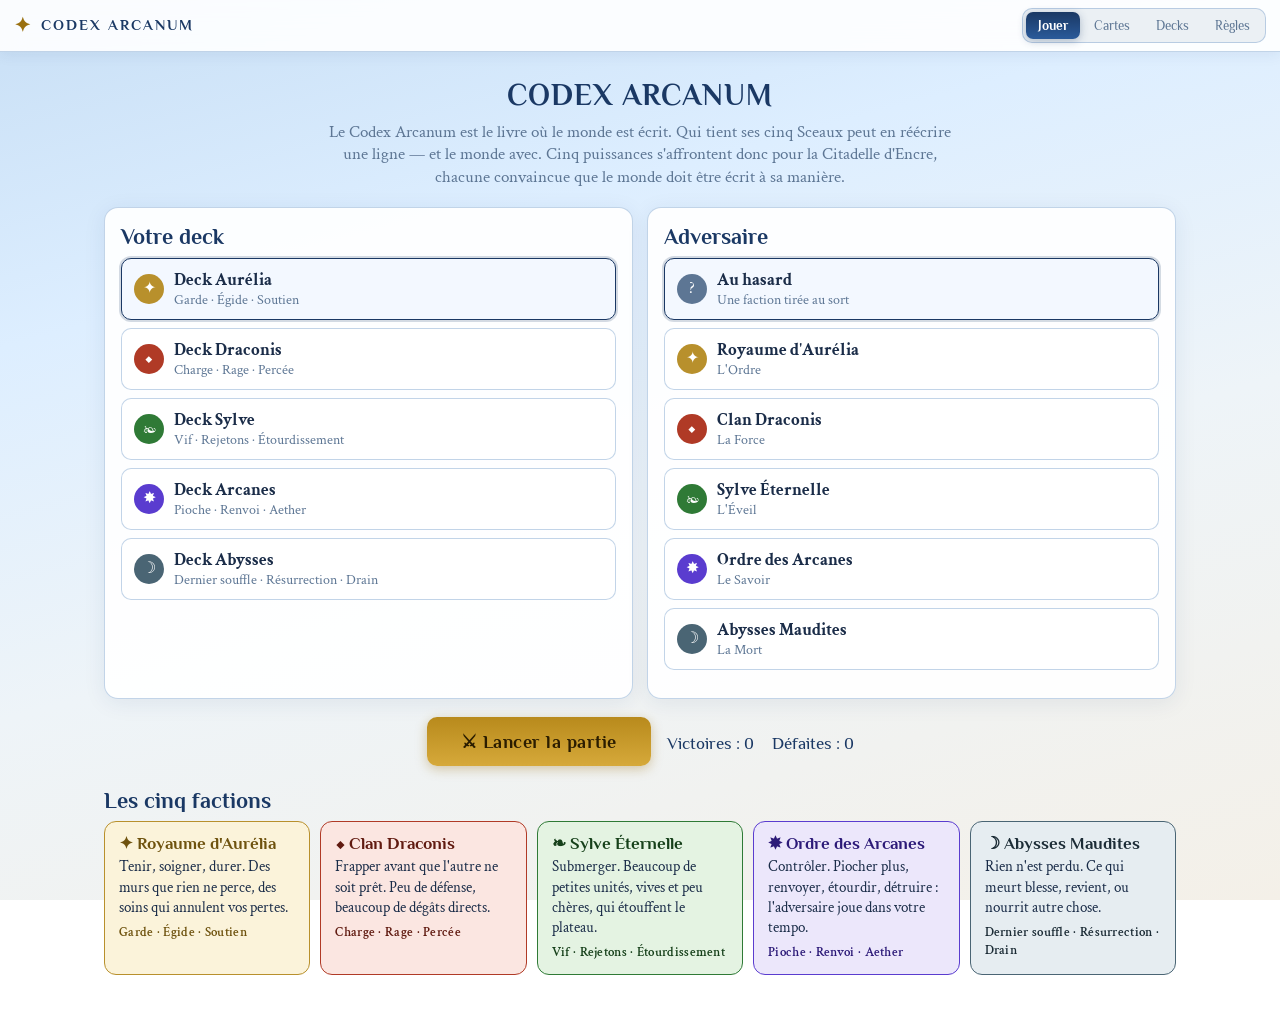
==== commit 7d03e7bb: "Refonte : vrai jeu de cartes (moteur, IA, 100 cartes, decks, règles) Remplace le prototype investiss" ====
--- a/index.html
+++ b/index.html
@@ -1,7275 +1,41 @@
 <!DOCTYPE html>
-
 <html lang="fr">
 <head>
 <meta charset="UTF-8">
-<meta name="viewport" content="width=device-width, initial-scale=1.0, viewport-fit=cover">
+<meta name="viewport" content="width=device-width, initial-scale=1, viewport-fit=cover">
+<meta name="theme-color" content="#1a3864">
 <title>Codex Arcanum</title>
 <link rel="preconnect" href="https://fonts.googleapis.com">
 <link rel="preconnect" href="https://fonts.gstatic.com" crossorigin>
-<link href="https://fonts.googleapis.com/css2?family=Philosopher:ital,wght@0,400;0,700;1,400;1,700&family=Crimson+Text:ital,wght@0,400;0,600;1,400;1,600&display=swap" rel="stylesheet">
-<style>
-/* ── Reset & Base ─────────────────────────────────────── */
-*{box-sizing:border-box;margin:0;padding:0;}
-:root{
-  --T:'Philosopher',Georgia,serif;
-  --B:'Crimson Text',Georgia,serif;
-  --navy:#1a3864;
-  --navy-l:#2a5a9a;
-  --gold:#9a7010;
-  --gold-l:#c8a030;
-  --text:#1a2c48;
-  --muted:#6080a0;
-  --faint:#9aabbc;
-  --border:rgba(180,210,240,0.7);
-  --shadow:rgba(26,56,100,0.1);
-  --shadow-md:rgba(26,56,100,0.15);
-  --panel:rgba(255,255,255,0.92);
-  --sky:linear-gradient(160deg,#c8dff5 0%,#ddeeff 25%,#eef4f8 55%,#f4f0e8 100%);
-}
-html,body{height:100%;overflow:hidden;}
-body{
-  font-family:var(--B);
-  background:var(--sky);
-  color:var(--text);
-  display:flex;
-  flex-direction:column;
-}
-::-webkit-scrollbar{width:4px;height:4px;}
-::-webkit-scrollbar-track{background:rgba(26,56,100,0.04);}
-::-webkit-scrollbar-thumb{background:rgba(26,56,100,0.2);border-radius:9px;}
-button{cursor:pointer;font-family:var(--B);}
-button:focus,input:focus,select:focus{outline:none;}
-input::placeholder{color:var(--faint);font-style:italic;}
-
-/* ── Animations ───────────────────────────────────────── */
-@keyframes fadeUp{from{opacity:0;transform:translateY(6px);}to{opacity:1;transform:translateY(0);}}
-@keyframes slideIn{from{opacity:0;transform:translateX(14px);}to{opacity:1;transform:translateX(0);}}
-@keyframes modalIn{from{opacity:0;transform:scale(0.96);}to{opacity:1;transform:scale(1);}}
-@keyframes notifAnim{from{opacity:0;transform:translateX(10px);}to{opacity:1;transform:translateX(0);}}
-@keyframes coffreFloat{0%,100%{transform:translateY(0);}50%{transform:translateY(-8px);}}
-@keyframes spin{to{transform:rotate(360deg);}}
-
-/* ── Layout ───────────────────────────────────────────── */
-#app{display:flex;flex-direction:column;height:100vh;overflow:hidden;}
-
-/* HEADER */
-#header{
-height:54px;padding:0 22px;flex-shrink:0;
-background:rgba(255,255,255,0.88);
-backdrop-filter:blur(16px);
-border-bottom:1px solid var(--border);
-box-shadow:0 2px 16px var(--shadow);
-display:flex;align-items:center;justify-content:space-between;
-position:relative;z-index:50;
-}
-.logo-hex{
-width:36px;height:36px;border-radius:9px;
-background:linear-gradient(145deg,#e8f2fc,#d4e8f8);
-border:1.5px solid var(--border);
-display:flex;align-items:center;justify-content:center;
-box-shadow:0 2px 8px var(--shadow);
-flex-shrink:0;
-}
-.logo-title{font-family:var(--T);font-weight:700;font-size:15px;color:var(--navy);letter-spacing:2.5px;line-height:1;}
-.logo-sub{font-family:var(--B);font-size:10px;color:var(--muted);font-style:italic;margin-top:2px;letter-spacing:1px;}
-.nav-pill-group{
-display:flex;gap:2px;padding:4px;
-background:rgba(26,56,100,0.06);
-border-radius:9px;border:1px solid var(--border);
-}
-.nav-btn{
-padding:6px 18px;border-radius:6px;border:none;
-font-family:var(--T);font-size:11px;letter-spacing:0.8px;
-background:transparent;color:var(--muted);font-weight:400;
-transition:all 0.14s;position:relative;
-}
-.nav-btn.active{
-background:linear-gradient(180deg,var(--navy),var(--navy-l));
-color:#fff;font-weight:700;
-box-shadow:0 2px 8px rgba(26,56,100,0.3);
-}
-.nav-badge{
-position:absolute;top:-4px;right:-4px;
-min-width:16px;height:16px;
-background:var(--gold);color:#fff;
-border-radius:99px;font-size:8px;font-weight:700;
-display:flex;align-items:center;justify-content:center;
-padding:0 4px;font-family:var(--T);
-}
-.gold-display{
-display:flex;align-items:center;gap:7px;padding:6px 13px;
-background:rgba(255,255,255,0.9);
-border:1px solid var(--border);border-radius:7px;
-box-shadow:0 1px 6px var(--shadow);
-}
-.gold-display .amount{font-family:var(--T);font-size:13px;font-weight:700;color:var(--gold);}
-.gold-display .label{font-family:var(--B);font-size:10px;color:var(--faint);font-style:italic;}
-.coffre-btn{
-padding:6px 13px;
-background:linear-gradient(135deg,var(--navy),var(--navy-l));
-border:none;border-radius:7px;color:#fff;
-font-family:var(--B);font-size:11px;font-style:italic;
-box-shadow:0 2px 8px rgba(26,56,100,0.3);
-transition:opacity 0.15s;display:flex;align-items:center;gap:5px;
-}
-
-/* BODY */
-#body{flex:1;display:flex;overflow:hidden;position:relative;}
-
-/* ── TAB: COLLECTION ─────────────────────────────────── */
-#tab-collection{flex:1;display:flex;overflow:hidden;}
-
-/* Sidebar */
-#sidebar{
-width:50px;flex-shrink:0;
-background:rgba(255,255,255,0.7);
-backdrop-filter:blur(8px);
-border-right:1px solid var(--border);
-display:flex;flex-direction:column;align-items:center;
-padding:10px 0 10px;gap:3px;overflow-y:auto;
-}
-.flt-sep{width:24px;height:1px;background:var(--border);margin:4px 0;flex-shrink:0;}
-.flt-btn{
-width:32px;height:32px;border-radius:7px;
-background:rgba(255,255,255,0.9);
-border:1.5px solid var(--border);
-display:flex;align-items:center;justify-content:center;
-font-size:15px;transition:all 0.13s;flex-shrink:0;
-}
-.flt-btn:hover{opacity:0.82;}
-.flt-btn.active{background:rgba(26,56,100,0.1);border-color:var(--navy);}
-
-/* Main column */
-#col-main{flex:1;display:flex;flex-direction:column;overflow:hidden;}
-
-/* Toolbar */
-#toolbar{
-padding:7px 14px;flex-shrink:0;
-background:rgba(255,255,255,0.72);
-backdrop-filter:blur(8px);
-border-bottom:1px solid var(--border);
-display:flex;gap:8px;align-items:center;
-}
-#search-wrap{
-display:flex;align-items:center;gap:7px;
-flex:0 0 200px;
-background:rgba(255,255,255,0.95);
-border:1.5px solid var(--border);
-border-radius:7px;padding:5px 11px;
-box-shadow:0 1px 4px var(--shadow);
-transition:border-color 0.18s;
-}
-#search-wrap:focus-within{border-color:var(--navy-l);}
-#search-input{
-flex:1;background:none;border:none;
-color:var(--text);font-family:var(--B);font-size:12px;
-}
-#search-clear{
-background:none;border:none;color:var(--faint);font-size:11px;display:none;padding:0;
-}
-#count{font-family:var(--B);font-size:11px;color:var(--faint);font-style:italic;white-space:nowrap;}
-.spacer{flex:1;}
-#sort-select{
-padding:5px 8px;
-background:rgba(255,255,255,0.95);
-border:1px solid var(--border);border-radius:7px;
-font-family:var(--B);font-size:11px;color:var(--muted);
-box-shadow:0 1px 4px var(--shadow);
-}
-
-/* Grid */
-#grid{
-flex:1;overflow-y:auto;padding:13px;
-display:flex;flex-wrap:wrap;gap:10px;align-content:flex-start;
-}
-.empty-state{
-flex:1;display:flex;flex-direction:column;
-align-items:center;justify-content:center;gap:12px;color:var(--muted);
-}
-
-/* ── CARD ─────────────────────────────────────────────── */
-.card{
-width:118px;cursor:pointer;
-background:#fff;
-border:1.5px solid var(--border);
-border-radius:10px;overflow:hidden;
-box-shadow:0 2px 10px var(--shadow);
-transition:all 0.18s cubic-bezier(0.23,1,0.32,1);
-position:relative;
-flex-shrink:0;
-animation:fadeUp 0.25s both;
-}
-.card:hover{
-transform:translateY(-4px) scale(1.02);
-box-shadow:0 10px 28px var(--shadow-md);
-}
-.card.selected{border-color:var(--navy)!important;box-shadow:0 6px 20px var(--shadow-md),0 0 0 2px rgba(26,56,100,0.2);}
-.card-rarity-bar{height:3px;}
-.card-art{
-height:70px;position:relative;overflow:hidden;
-border-bottom:1px solid rgba(180,210,240,0.5);
-display:flex;align-items:center;justify-content:center;
-}
-.card-art-emoji{font-size:30px;position:relative;z-index:1;}
-.card-mana{
-position:absolute;top:5px;right:5px;
-width:22px;height:22px;border-radius:50%;
-border:2px solid rgba(255,255,255,0.8);
-display:flex;align-items:center;justify-content:center;
-font-family:var(--T);font-size:10px;font-weight:700;color:#fff;
-z-index:2;
-}
-.card-faction-badge{
-position:absolute;top:5px;left:6px;
-background:rgba(255,255,255,0.9);
-border:1px solid rgba(180,210,240,0.7);
-border-radius:3px;padding:2px 5px;
-font-family:var(--T);font-size:7px;color:var(--navy);
-font-weight:600;letter-spacing:0.5px;z-index:2;
-}
-.card-body{padding:7px 8px 8px;}
-.card-name{
-font-family:var(--T);font-size:8.5px;font-weight:700;
-color:var(--text);line-height:1.25;margin-bottom:2px;
-}
-.card-rarity-label{
-font-family:var(--B);font-size:9px;font-style:italic;
-margin-bottom:5px;
-}
-.card-stats{
-display:grid;grid-template-columns:1fr 1fr 1fr;
-background:rgba(26,56,100,0.04);
-border:1px solid var(--border);border-radius:5px;overflow:hidden;
-}
-.card-stat{padding:3px 0;text-align:center;border-right:1px solid var(--border);}
-.card-stat:last-child{border-right:none;}
-.card-stat .val{font-family:var(--T);font-size:10.5px;font-weight:700;line-height:1;}
-.card-stat .lbl{font-family:var(--B);font-size:7.5px;color:var(--muted);margin-top:1px;}
-.card-text-small{
-font-family:var(--B);font-size:9px;color:var(--muted);font-style:italic;
-line-height:1.4;padding:0 1px;
-display:-webkit-box;-webkit-line-clamp:3;-webkit-box-orient:vertical;overflow:hidden;
-}
-/* Quick add/remove btn on card */
-.card-quick-btn{
-position:absolute;bottom:26px;right:1px;
-width:20px;height:20px;border-radius:4px;
-background:rgba(255,255,255,0.95);
-border:1px solid rgba(26,56,100,0.3);
-color:var(--navy-l);
-font-size:13px;line-height:1;
-display:flex;align-items:center;justify-content:center;
-box-shadow:0 1px 5px var(--shadow);
-transition:all 0.14s;z-index:7;
-}
-.card-quick-btn.in-deck{
-background:rgba(139,32,32,0.9);
-border-color:#8b2020;color:#fff;
-}
-/* in-deck overlay */
-.card-indeck-overlay{
-position:absolute;inset:0;z-index:10;border-radius:inherit;
-background:rgba(255,255,255,0.7);
-display:flex;align-items:center;justify-content:center;pointer-events:none;
-}
-.card-indeck-label{
-font-family:var(--T);font-size:8px;font-weight:700;
-color:var(--navy);border:1px solid var(--navy);
-border-radius:3px;padding:2px 8px;letter-spacing:1px;
-background:rgba(255,255,255,0.9);
-}
-
-/* ── MODAL ────────────────────────────────────────────── */
-#modal-overlay{
-position:fixed;inset:0;z-index:500;
-background:rgba(20,40,80,0.45);
-backdrop-filter:blur(4px);
-display:none;align-items:center;justify-content:center;padding:20px;
-}
-#modal-overlay.open{display:flex;}
-#modal-box{
-display:flex;gap:22px;
-background:rgba(255,255,255,0.98);
-border:1px solid var(--border);border-radius:14px;
-padding:24px;max-width:660px;width:100%;
-box-shadow:0 24px 60px var(--shadow-md);
-animation:modalIn 0.2s ease;
-position:relative;max-height:90vh;overflow-y:auto;
-}
-#modal-close{
-position:absolute;top:12px;right:14px;
-background:none;border:none;
-color:var(--muted);font-size:18px;line-height:1;
-}
-#modal-close:hover{color:var(--text);}
-#modal-card-render{flex-shrink:0;}
-#modal-card-render .card{width:150px;pointer-events:none;}
-#modal-card-render .card{transform:none!important;}
-#modal-info{flex:1;min-width:0;display:flex;flex-direction:column;gap:10px;padding-right:16px;}
-.modal-title{font-family:var(--T);font-weight:700;font-size:18px;line-height:1.2;margin-bottom:4px;}
-.modal-badges{display:flex;flex-wrap:wrap;gap:5px;margin-bottom:4px;}
-.modal-badge{font-family:var(--B);font-size:10px;padding:2px 9px;border-radius:99px;}
-.modal-keywords{display:flex;flex-wrap:wrap;gap:4px;}
-.kw-pill{font-family:var(--B);font-size:10px;font-weight:600;padding:2px 9px;border-radius:99px;}
-.modal-text{
-font-family:var(--B);font-size:13px;line-height:1.7;padding:10px 13px;
-background:rgba(26,56,100,0.04);border:1px solid var(--border);border-radius:6px;
-}
-.modal-lore{
-font-family:var(--B);font-size:12px;color:var(--muted);font-style:italic;
-line-height:1.65;border-left:2px solid rgba(26,56,100,0.2);padding-left:10px;
-}
-.modal-stats{display:flex;gap:8px;}
-.modal-stat{
-flex:1;padding:10px 6px;text-align:center;border-radius:8px;
-}
-.modal-stat .big{font-family:var(--T);font-size:22px;font-weight:700;line-height:1;}
-.modal-stat .small{font-family:var(--B);font-size:9px;color:var(--muted);margin-top:3px;}
-.modal-stat .bar-wrap{height:2px;border-radius:99px;margin:5px 3px 0;overflow:hidden;}
-.modal-stat .bar-fill{height:100%;border-radius:99px;}
-.modal-cta{
-width:100%;padding:12px;border:1.5px solid var(--navy);border-radius:8px;
-background:var(--navy);color:#fff;
-font-family:var(--T);font-size:12px;font-weight:700;letter-spacing:0.5px;
-transition:all 0.15s;
-}
-.modal-cta.in-deck{background:rgba(139,32,32,0.08);border-color:#8b2020;color:#8b2020;}
-.modal-hint{text-align:center;font-family:var(--B);font-size:10px;color:var(--faint);font-style:italic;margin-top:4px;}
-
-/* ── TAB: GRIMOIRE ───────────────────────────────────── */
-#tab-deck{flex:1;display:none;overflow:hidden;}
-#tab-deck.active{display:flex;}
-#deck-list{flex:1;display:flex;flex-direction:column;overflow:hidden;border-right:1px solid var(--border);}
-#deck-header{
-padding:12px 16px;flex-shrink:0;
-border-bottom:1px solid var(--border);
-background:rgba(255,255,255,0.8);backdrop-filter:blur(8px);
-}
-.deck-title{font-family:var(--T);font-weight:700;font-size:14px;color:var(--navy);}
-.deck-sub{font-family:var(--B);font-size:11px;color:var(--muted);font-style:italic;margin-top:2px;}
-.deck-sub.ready{color:#2d7a30;}
-#deck-progress{display:flex;gap:3px;margin-top:9px;}
-.progress-slot{flex:1;height:4px;border-radius:99px;background:var(--border);transition:background 0.3s;}
-#deck-scroll{flex:1;overflow-y:auto;padding:10px;}
-.deck-row{
-display:flex;align-items:center;gap:9px;padding:7px 10px;margin-bottom:4px;
-background:rgba(255,255,255,0.8);
-border:1px solid var(--border);border-left:3px solid #ccc;
-border-radius:7px;cursor:pointer;transition:background 0.12s;
-}
-.deck-row:hover{background:rgba(26,56,100,0.04);}
-.deck-card-mini{
-width:44px;height:62px;border-radius:6px;overflow:hidden;
-background:#f0f4f8;border:1px solid var(--border);
-display:flex;flex-direction:column;align-items:center;justify-content:center;
-flex-shrink:0;font-size:18px;position:relative;
-}
-.deck-card-mini .mini-cost{
-position:absolute;top:2px;right:2px;
-width:14px;height:14px;border-radius:50%;
-display:flex;align-items:center;justify-content:center;
-font-family:var(--T);font-size:7px;font-weight:700;color:#fff;
-}
-.deck-card-info{flex:1;min-width:0;}
-.deck-card-name{font-family:var(--T);font-weight:700;font-size:11px;white-space:nowrap;overflow:hidden;text-overflow:ellipsis;}
-.deck-card-meta{font-family:var(--B);font-size:10px;color:var(--muted);font-style:italic;margin-top:1px;}
-.deck-card-stats{display:flex;gap:8px;margin-top:3px;}
-.deck-card-stats span{font-family:var(--T);font-size:10px;font-weight:700;}
-.rm-btn{
-width:22px;height:22px;flex-shrink:0;border-radius:4px;
-border:1px solid var(--border);background:transparent;
-color:var(--muted);font-size:11px;transition:all 0.12s;
-display:flex;align-items:center;justify-content:center;
-}
-.rm-btn:hover{border-color:#8b2020;color:#c03030;}
-#duel-btn-wrap{padding:10px 12px;flex-shrink:0;border-top:1px solid var(--border);background:rgba(255,255,255,0.8);}
-#duel-btn{
-width:100%;padding:13px;
-background:linear-gradient(135deg,var(--navy),var(--navy-l));
-border:none;border-radius:8px;color:#fff;
-font-family:var(--T);font-size:13px;font-weight:700;letter-spacing:1.5px;
-box-shadow:0 4px 16px rgba(26,56,100,0.3);transition:box-shadow 0.2s;
-}
-#duel-btn:hover{box-shadow:0 6px 24px rgba(26,56,100,0.5);}
-.deck-empty{
-flex:1;display:flex;flex-direction:column;align-items:center;justify-content:center;gap:14px;
-color:var(--muted);padding:20px;
-}
-.deck-empty-txt{font-family:var(--B);font-size:12px;font-style:italic;text-align:center;line-height:1.7;}
-.deck-empty-txt small{font-size:10px;color:var(--faint);}
-.to-codex-btn{
-padding:8px 20px;background:var(--navy);border:none;border-radius:7px;
-color:#fff;font-family:var(--B);font-size:11px;
-}
-
-/* Analysis panel */
-#deck-analysis{width:210px;flex-shrink:0;display:flex;flex-direction:column;overflow:hidden;background:rgba(255,255,255,0.5);}
-.analysis-header{
-padding:12px 14px;flex-shrink:0;border-bottom:1px solid var(--border);
-background:rgba(255,255,255,0.8);
-font-family:var(--T);font-size:9px;color:var(--muted);letter-spacing:2px;text-transform:uppercase;
-}
-#analysis-body{flex:1;overflow-y:auto;padding:12px 14px;}
-.analysis-section{margin-bottom:16px;}
-.analysis-label{font-family:var(--T);font-size:8px;color:var(--muted);letter-spacing:1.5px;text-transform:uppercase;margin-bottom:9px;}
-.stat-row{margin-bottom:8px;}
-.stat-row-header{display:flex;justify-content:space-between;margin-bottom:3px;}
-.stat-row-name{font-family:var(--B);font-size:10px;color:var(--muted);font-style:italic;}
-.stat-row-val{font-family:var(--T);font-size:12px;font-weight:700;}
-.stat-bar{height:3px;background:var(--border);border-radius:99px;overflow:hidden;}
-.stat-bar-fill{height:100%;border-radius:99px;transition:width 0.5s ease;}
-#cost-curve{display:flex;gap:3px;align-items:flex-end;height:44px;}
-.curve-col{flex:1;display:flex;flex-direction:column;align-items:center;gap:3px;}
-.curve-bar{width:100%;border-radius:2px 2px 0 0;transition:height 0.4s ease;min-height:3px;}
-.curve-lbl{font-family:var(--B);font-size:8px;color:var(--muted);}
-.faction-row{display:flex;align-items:center;gap:7px;margin-bottom:6px;}
-.faction-sym{font-size:12px;flex-shrink:0;}
-.faction-bar{flex:1;height:4px;background:var(--border);border-radius:99px;overflow:hidden;}
-.faction-bar-fill{height:100%;border-radius:99px;transition:width 0.4s;}
-.faction-count{font-family:var(--T);font-size:10px;font-weight:700;min-width:10px;text-align:right;}
-.type-pills{display:flex;flex-wrap:wrap;gap:4px;}
-.type-pill{font-family:var(--B);font-size:10px;padding:2px 8px;border-radius:4px;}
-
-/* ── TAB: ÉCHOPPE ─────────────────────────────────────── */
-#tab-shop{flex:1;display:none;overflow-y:auto;background:rgba(255,255,255,0.4);}
-#tab-shop.active{display:block;}
-.shop-inner{max-width:580px;margin:0 auto;padding:24px 20px;}
-.shop-kicker{font-family:var(--T);font-size:11px;color:var(--muted);letter-spacing:3px;margin-bottom:4px;text-transform:uppercase;}
-.shop-lead{font-family:var(--B);font-size:13px;color:var(--muted);margin-bottom:22px;font-style:italic;}
-.balance-box{
-display:flex;align-items:center;justify-content:space-between;
-padding:12px 16px;margin-bottom:14px;
-background:rgba(255,255,255,0.9);border:1px solid var(--border);border-radius:8px;
-box-shadow:0 2px 10px var(--shadow);
-}
-.balance-lbl{font-family:var(--B);font-size:12px;color:var(--muted);font-style:italic;}
-.balance-amount{display:flex;align-items:center;gap:8px;}
-.balance-amount .num{font-family:var(--T);font-size:18px;font-weight:700;color:var(--gold);}
-.balance-amount .or{font-family:var(--B);font-size:11px;color:var(--faint);font-style:italic;}
-.coffre-card{
-padding:20px;margin-bottom:14px;
-background:rgba(255,255,255,0.92);border:1px solid var(--border);border-radius:12px;
-box-shadow:0 4px 20px var(--shadow);position:relative;overflow:hidden;
-}
-.coffre-card::before{
-content:"";position:absolute;top:0;left:0;right:0;height:2px;
-background:linear-gradient(90deg,transparent,#c8a030,transparent);
-}
-.coffre-card-inner{display:flex;gap:18px;align-items:center;}
-.coffre-icon{
-width:72px;height:72px;flex-shrink:0;
-background:linear-gradient(145deg,#e8f2fc,#d4e8f8);
-border:1px solid var(--border);border-radius:10px;
-display:flex;align-items:center;justify-content:center;
-animation:coffreFloat 4s ease-in-out infinite;
-box-shadow:0 3px 12px var(--shadow);
-}
-.coffre-title{font-family:var(--T);font-weight:700;font-size:14px;color:var(--navy);margin-bottom:5px;}
-.coffre-desc{font-family:var(--B);font-size:12px;color:var(--muted);font-style:italic;line-height:1.7;margin-bottom:9px;}
-.rarity-pills{display:flex;gap:4px;flex-wrap:wrap;}
-.rarity-pill{font-family:var(--B);font-size:9px;padding:2px 7px;border-radius:3px;}
-.coffre-price{font-family:var(--T);font-size:18px;font-weight:700;color:var(--gold);margin-bottom:6px;}
-.coffre-buy-btn{
-padding:9px 16px;border:none;border-radius:7px;
-font-family:var(--B);font-size:11px;font-style:italic;transition:all 0.15s;
-}
-.coffre-buy-btn.enabled{
-background:linear-gradient(135deg,var(--navy),var(--navy-l));
-color:#fff;box-shadow:0 3px 10px rgba(26,56,100,0.3);
-}
-.coffre-buy-btn.disabled{background:rgba(255,255,255,0.8);border:1px solid var(--border);color:var(--muted);cursor:not-allowed;}
-.stats-grid{display:grid;grid-template-columns:repeat(4,1fr);gap:8px;margin-bottom:14px;}
-.stat-box{
-padding:10px 8px;text-align:center;
-background:rgba(255,255,255,0.85);border:1px solid var(--border);border-radius:8px;
-box-shadow:0 1px 5px var(--shadow);
-}
-.stat-box .big{font-family:var(--T);font-size:18px;font-weight:700;color:var(--navy);}
-.stat-box .sm{font-family:var(--B);font-size:9.5px;color:var(--muted);margin-top:3px;font-style:italic;}
-.gains-box{padding:16px;background:rgba(255,255,255,0.85);border:1px solid var(--border);border-radius:8px;box-shadow:0 2px 8px var(--shadow);}
-.gains-title{font-family:var(--T);font-size:9px;color:var(--muted);letter-spacing:2px;text-transform:uppercase;margin-bottom:12px;}
-.gain-row{display:flex;justify-content:space-between;padding:8px 0;border-bottom:1px solid var(--border);align-items:center;}
-.gain-row:last-child{border-bottom:none;}
-.gain-label{font-family:var(--B);font-size:12px;color:var(--text);font-style:italic;}
-.gain-val{font-family:var(--T);font-size:12px;font-weight:700;color:var(--gold);}
-
-/* ── COFFRE MODAL ─────────────────────────────────────── */
-#pack-overlay{
-position:fixed;inset:0;z-index:900;
-background:rgba(20,40,80,0.55);
-backdrop-filter:blur(6px);
-display:none;flex-direction:column;
-align-items:center;justify-content:center;gap:28px;
-padding:20px;
-}
-#pack-overlay.open{display:flex;}
-.pack-title{font-family:var(--T);font-size:11px;color:rgba(255,255,255,0.7);letter-spacing:4px;text-transform:uppercase;}
-.pack-chest{
-width:160px;height:200px;
-background:rgba(255,255,255,0.1);
-border:1.5px solid rgba(200,160,64,0.5);
-border-radius:12px;
-display:flex;flex-direction:column;align-items:center;justify-content:center;gap:14px;
-cursor:pointer;
-animation:coffreFloat 3s ease-in-out infinite;
-backdrop-filter:blur(8px);
-box-shadow:0 0 40px rgba(200,160,64,0.2);
-}
-.pack-chest-icon svg{width:60px;height:60px;}
-.pack-chest-label{font-family:var(--T);font-size:11px;color:rgba(200,160,64,0.9);letter-spacing:2px;}
-.pack-chest-sub{font-family:var(--B);font-size:9px;color:rgba(255,255,255,0.5);font-style:italic;}
-.pack-cards{display:flex;gap:12px;flex-wrap:wrap;justify-content:center;max-width:900px;}
-.pack-card-wrap{animation:fadeUp 0.5s both;}
-.pack-card-back{
-width:130px;height:185px;
-background:rgba(255,255,255,0.12);
-border:1.5px solid rgba(200,160,64,0.4);
-border-radius:10px;
-display:flex;flex-direction:column;align-items:center;justify-content:center;gap:10px;
-cursor:pointer;transition:all 0.18s;
-backdrop-filter:blur(8px);
-box-shadow:0 6px 20px rgba(0,0,0,0.3);
-}
-.pack-card-back:hover{transform:translateY(-4px) scale(1.03);border-color:rgba(200,160,64,0.8);box-shadow:0 10px 30px rgba(0,0,0,0.4);}
-.pack-reveal-label{
-font-family:var(--B);font-size:9px;font-style:italic;
-color:rgba(200,160,64,0.7);letter-spacing:1px;
-opacity:0;transition:opacity 0.2s;
-}
-.pack-card-back:hover .pack-reveal-label{opacity:1;}
-.pack-actions{display:flex;gap:12px;align-items:center;}
-.pack-reveal-all{
-padding:9px 22px;background:transparent;
-border:1px solid rgba(255,255,255,0.3);border-radius:4px;
-color:rgba(255,255,255,0.7);font-family:var(--B);font-size:10px;font-style:italic;
-transition:all 0.15s;letter-spacing:1px;
-}
-.pack-reveal-all:hover{border-color:rgba(200,160,64,0.7);color:rgba(200,160,64,0.9);}
-.pack-collect{
-padding:11px 30px;
-background:rgba(26,56,100,0.7);
-border:1px solid rgba(255,255,255,0.3);border-radius:5px;
-color:#fff;font-family:var(--T);font-size:11px;font-weight:700;letter-spacing:1.5px;
-backdrop-filter:blur(4px);transition:all 0.15s;
-}
-.pack-collect:hover{background:rgba(26,56,100,0.9);}
-.pack-summary{display:flex;gap:6px;flex-wrap:wrap;justify-content:center;}
-.pack-summary-pill{font-family:var(--B);font-size:9px;padding:3px 10px;border-radius:3px;font-style:italic;}
-
-/* ── NOTIFICATION ─────────────────────────────────────── */
-#notif{
-position:fixed;top:14px;right:14px;z-index:9999;
-padding:9px 16px;
-background:rgba(255,255,255,0.97);
-border-radius:6px;
-box-shadow:0 4px 18px var(--shadow);
-animation:notifAnim 0.2s ease;
-font-family:var(--B);font-size:12px;
-max-width:240px;display:none;
-}
-
-/* Misc */
-.hidden{display:none!important;}
-.vdivider{width:1px;height:20px;background:var(--border);flex-shrink:0;}
-
-/* ── Gameplay progression additions ───────────────────────── */
-.card.locked{filter:saturate(0.45);opacity:0.58;}
-.card-lock-overlay{position:absolute;inset:0;z-index:12;border-radius:inherit;background:rgba(255,255,255,0.76);display:flex;align-items:center;justify-content:center;pointer-events:none;}
-.card-lock-label{font-family:var(--T);font-size:8px;font-weight:700;color:var(--navy);border:1px solid rgba(26,56,100,0.35);background:rgba(255,255,255,0.92);border-radius:4px;padding:3px 8px;letter-spacing:1px;}
-.card-level-chip{position:absolute;left:6px;bottom:6px;z-index:8;background:rgba(255,255,255,0.9);border:1px solid rgba(26,56,100,0.25);border-radius:99px;padding:1px 6px;font-family:var(--T);font-size:7px;color:var(--navy);font-weight:700;}
-.card-fatigue-chip{position:absolute;right:6px;bottom:6px;z-index:8;background:rgba(139,32,32,0.08);border:1px solid rgba(139,32,32,0.25);border-radius:99px;padding:1px 6px;font-family:var(--B);font-size:7px;color:#8b2020;font-weight:700;}
-.progress-box{padding:10px 13px;background:rgba(26,56,100,0.04);border:1px solid var(--border);border-radius:7px;}
-.progress-top{display:flex;justify-content:space-between;align-items:center;margin-bottom:5px;font-family:var(--T);font-size:11px;color:var(--navy);font-weight:700;}
-.xp-bar{height:4px;background:rgba(26,56,100,0.12);border-radius:99px;overflow:hidden;}
-.xp-bar-fill{height:100%;border-radius:99px;background:linear-gradient(90deg,var(--gold),var(--gold-l));}
-.progress-meta{display:flex;gap:5px;flex-wrap:wrap;margin-top:7px;}
-.progress-meta span{font-family:var(--B);font-size:10px;padding:2px 8px;border-radius:99px;background:rgba(255,255,255,0.72);border:1px solid var(--border);color:var(--muted);font-style:italic;}
-.duel-result-card{padding:13px;background:rgba(255,255,255,0.88);border:1px solid var(--border);border-radius:9px;box-shadow:0 2px 12px var(--shadow);margin-bottom:12px;}
-.duel-result-title{font-family:var(--T);font-size:13px;font-weight:700;color:var(--navy);margin-bottom:4px;}
-.duel-result-text{font-family:var(--B);font-size:11px;color:var(--muted);font-style:italic;line-height:1.5;}
-
-
-/* ──────────────────────────────────────────────────────────────
-   RESPONSIVE MOBILE — iPhone / petits écrans
-   Objectif : vraie app au pouce, navigation basse, cartes lisibles
-────────────────────────────────────────────────────────────── */
-@media (max-width: 760px) {
-  html, body {
-    width: 100%;
-    height: 100%;
-    overflow: hidden;
-    -webkit-text-size-adjust: 100%;
-  }
-
-  body {
-    overscroll-behavior: none;
-  }
-
-  #app {
-    height: 100dvh;
-    min-height: 100dvh;
-    overflow: hidden;
-    padding-bottom: calc(58px + env(safe-area-inset-bottom, 0px));
-  }
-
-  /* Header mobile compact */
-  #header {
-    height: 58px;
-    padding: 8px 10px;
-    gap: 8px;
-    justify-content: space-between;
-  }
-
-  #header > div:first-child {
-    min-width: 0;
-    gap: 8px !important;
-  }
-
-  .logo-hex {
-    width: 34px;
-    height: 34px;
-    border-radius: 8px;
-  }
-
-  .logo-title {
-    font-size: 12px;
-    letter-spacing: 1.5px;
-    white-space: nowrap;
-  }
-
-  .logo-sub {
-    font-size: 9px;
-    letter-spacing: 0.4px;
-    white-space: nowrap;
-  }
-
-  .gold-display {
-    padding: 5px 8px;
-    gap: 4px;
-    border-radius: 7px;
-  }
-
-  .gold-display .amount {
-    font-size: 12px;
-  }
-
-  .gold-display .label {
-    display: none;
-  }
-
-  .dust-display {
-    padding: 5px 8px !important;
-    gap: 4px !important;
-  }
-
-  .dust-display .amount {
-    font-size: 12px !important;
-  }
-
-  .dust-display .label {
-    display: none !important;
-  }
-
-  .coffre-btn {
-    width: 36px;
-    height: 34px;
-    padding: 0;
-    justify-content: center;
-    font-size: 0;
-    border-radius: 8px;
-    flex-shrink: 0;
-  }
-
-  .coffre-btn::before {
-    content: "🎁";
-    font-size: 16px;
-  }
-
-  /* Navigation principale en bas */
-  .nav-pill-group {
-    position: fixed;
-    left: 8px;
-    right: 8px;
-    bottom: calc(7px + env(safe-area-inset-bottom, 0px));
-    height: 48px;
-    z-index: 1200;
-    padding: 4px;
-    gap: 4px;
-    background: rgba(255,255,255,0.94);
-    border: 1px solid rgba(180,210,240,0.9);
-    border-radius: 16px;
-    box-shadow: 0 8px 28px rgba(26,56,100,0.2);
-    backdrop-filter: blur(18px);
-  }
-
-  .nav-btn {
-    flex: 1;
-    height: 38px;
-    padding: 0 6px;
-    border-radius: 12px;
-    font-size: 11px;
-    letter-spacing: 0.5px;
-  }
-
-  .nav-badge {
-    top: -5px;
-    right: 10px;
-  }
-
-  #body {
-    height: calc(100dvh - 58px - 58px - env(safe-area-inset-bottom, 0px));
-    min-height: 0;
-    overflow: hidden;
-  }
-
-  /* Collection : sidebar devient barre horizontale */
-  #tab-collection {
-    flex-direction: column;
-    min-width: 0;
-  }
-
-  #sidebar {
-    order: 2;
-    width: 100%;
-    height: 48px;
-    flex-direction: row;
-    justify-content: flex-start;
-    align-items: center;
-    padding: 7px 10px;
-    gap: 6px;
-    overflow-x: auto;
-    overflow-y: hidden;
-    border-right: none;
-    border-top: 1px solid rgba(180,210,240,0.7);
-    border-bottom: none;
-    background: rgba(255,255,255,0.82);
-    scrollbar-width: none;
-  }
-
-  #sidebar::-webkit-scrollbar {
-    display: none;
-  }
-
-  .flt-sep {
-    width: 1px;
-    height: 26px;
-    margin: 0 4px;
-  }
-
-  .flt-btn {
-    width: 34px;
-    height: 34px;
-    min-width: 34px;
-    border-radius: 10px;
-    font-size: 15px;
-  }
-
-  #col-main {
-    order: 1;
-    min-height: 0;
-  }
-
-  #toolbar {
-    padding: 8px 10px;
-    gap: 7px;
-    flex-wrap: wrap;
-    align-items: center;
-  }
-
-  #search-wrap {
-    flex: 1 1 100%;
-    order: 1;
-    min-width: 0;
-    padding: 8px 10px;
-    border-radius: 12px;
-  }
-
-  #search-input {
-    font-size: 15px;
-  }
-
-  #count {
-    order: 2;
-    font-size: 11px;
-    min-width: 54px;
-  }
-
-  #sort-select {
-    order: 3;
-    margin-left: auto;
-    padding: 7px 8px;
-    border-radius: 10px;
-    font-size: 12px;
-    max-width: 118px;
-  }
-
-  #toolbar .spacer {
-    display: none;
-  }
-
-  /* Grille carte mobile */
-  #grid {
-    padding: 10px;
-    gap: 10px;
-    align-content: flex-start;
-    justify-content: space-between;
-    -webkit-overflow-scrolling: touch;
-  }
-
-  #grid > div {
-    width: calc(50% - 5px);
-    min-width: 0;
-  }
-
-  .card {
-    width: 100%;
-    min-height: 178px;
-    border-radius: 12px;
-  }
-
-  .card-art {
-    height: 82px;
-  }
-
-  .card-art-emoji {
-    font-size: 32px;
-  }
-
-  .card-mana {
-    width: 25px;
-    height: 25px;
-    font-size: 11px;
-  }
-
-  .card-faction-badge {
-    font-size: 7px;
-    padding: 2px 4px;
-    max-width: 70px;
-    overflow: hidden;
-  }
-
-  .card-body {
-    padding: 8px;
-  }
-
-  .card-name {
-    font-size: 10px;
-    min-height: 25px;
-  }
-
-  .card-rarity-label {
-    font-size: 10px;
-  }
-
-  .card-stat .val {
-    font-size: 12px;
-  }
-
-  .card-stat .lbl {
-    font-size: 7px;
-  }
-
-  .card-text-small {
-    font-size: 10px;
-    -webkit-line-clamp: 4;
-  }
-
-  .card-quick-btn {
-    width: 28px;
-    height: 28px;
-    bottom: 8px;
-    right: 8px;
-    border-radius: 9px;
-    font-size: 18px;
-  }
-
-  .card-indeck-label {
-    font-size: 9px;
-    padding: 4px 10px;
-  }
-
-  /* Modal carte : plein écran mobile */
-  #modal-overlay {
-    align-items: flex-end;
-    justify-content: center;
-    padding: 0;
-    background: rgba(20,40,80,0.52);
-  }
-
-  #modal-box {
-    width: 100%;
-    max-width: none;
-    max-height: 92dvh;
-    border-radius: 22px 22px 0 0;
-    padding: 18px 14px calc(18px + env(safe-area-inset-bottom, 0px));
-    gap: 14px;
-    flex-direction: column;
-    overflow-y: auto;
-    -webkit-overflow-scrolling: touch;
-  }
-
-  #modal-close {
-    top: 10px;
-    right: 14px;
-    font-size: 20px;
-    width: 34px;
-    height: 34px;
-    border-radius: 50%;
-    background: rgba(26,56,100,0.06);
-  }
-
-  #modal-card-render {
-    align-self: center;
-    padding-top: 6px;
-  }
-
-  #modal-card-render .card {
-    width: 168px !important;
-    min-height: 220px;
-  }
-
-  #modal-card-render .card-art {
-    height: 96px !important;
-  }
-
-  #modal-info {
-    padding-right: 0;
-    gap: 9px;
-  }
-
-  .modal-title {
-    font-size: 20px;
-    padding-right: 38px;
-  }
-
-  .modal-text {
-    font-size: 14px;
-    line-height: 1.55;
-  }
-
-  .modal-lore {
-    font-size: 13px;
-    line-height: 1.55;
-  }
-
-  .modal-stats {
-    gap: 6px;
-  }
-
-  .modal-stat {
-    padding: 9px 4px;
-  }
-
-  .modal-stat .big {
-    font-size: 20px;
-  }
-
-  .modal-cta {
-    min-height: 48px;
-    border-radius: 12px;
-    font-size: 13px;
-  }
-
-  /* Grimoire mobile */
-  #tab-deck.active {
-    flex-direction: column;
-    overflow: hidden;
-  }
-
-  #deck-list {
-    flex: 1 1 auto;
-    min-height: 0;
-    border-right: none;
-    border-bottom: 1px solid rgba(180,210,240,0.7);
-  }
-
-  #deck-header {
-    padding: 10px 12px;
-  }
-
-  .deck-title {
-    font-size: 14px;
-  }
-
-  #deck-content {
-    min-height: 0;
-    -webkit-overflow-scrolling: touch;
-  }
-
-  .deck-row {
-    margin-bottom: 7px;
-    padding: 8px 9px;
-    border-radius: 11px;
-  }
-
-  .deck-card-mini {
-    width: 48px;
-    height: 66px;
-    border-radius: 8px;
-  }
-
-  .deck-card-name {
-    font-size: 12px;
-  }
-
-  .deck-card-meta {
-    font-size: 10px;
-  }
-
-  .rm-btn {
-    width: 30px;
-    height: 30px;
-    border-radius: 9px;
-    font-size: 13px;
-  }
-
-  #duel-btn-wrap {
-    padding: 9px 10px;
-  }
-
-  #duel-btn {
-    min-height: 48px;
-    border-radius: 12px;
-  }
-
-  #deck-analysis {
-    width: 100%;
-    flex: 0 0 178px;
-    max-height: 178px;
-    border-left: none;
-    background: rgba(255,255,255,0.62);
-  }
-
-  .analysis-header {
-    padding: 8px 12px;
-  }
-
-  #analysis-body {
-    padding: 10px 12px;
-    overflow-y: auto;
-    -webkit-overflow-scrolling: touch;
-  }
-
-  .analysis-section {
-    margin-bottom: 12px;
-  }
-
-  /* Échoppe mobile */
-  #tab-shop {
-    -webkit-overflow-scrolling: touch;
-  }
-
-  .shop-inner {
-    max-width: none;
-    padding: 14px 10px 18px;
-  }
-
-  .shop-kicker {
-    font-size: 10px;
-    letter-spacing: 2px;
-  }
-
-  .shop-lead {
-    font-size: 13px;
-    margin-bottom: 14px;
-  }
-
-  .balance-box {
-    padding: 10px 12px;
-    border-radius: 12px;
-  }
-
-  .coffre-card {
-    padding: 14px;
-    border-radius: 14px;
-  }
-
-  .coffre-card-inner {
-    flex-direction: column;
-    text-align: center;
-    gap: 12px;
-  }
-
-  .coffre-icon {
-    width: 76px;
-    height: 76px;
-  }
-
-  .coffre-desc {
-    font-size: 13px;
-  }
-
-  .rarity-pills {
-    justify-content: center;
-  }
-
-  .coffre-price {
-    margin-bottom: 8px;
-  }
-
-  .coffre-buy-btn {
-    width: 100%;
-    min-width: 210px;
-    min-height: 46px;
-    border-radius: 12px;
-    font-size: 13px;
-  }
-
-  .stats-grid {
-    grid-template-columns: repeat(2, 1fr);
-    gap: 8px;
-  }
-
-  .stat-box {
-    border-radius: 12px;
-    padding: 12px 8px;
-  }
-
-  .gains-box {
-    border-radius: 14px;
-  }
-
-  .gain-row {
-    gap: 12px;
-  }
-
-  /* Pack opening mobile */
-  #pack-overlay {
-    justify-content: flex-start;
-    padding: calc(18px + env(safe-area-inset-top, 0px)) 10px calc(74px + env(safe-area-inset-bottom, 0px));
-    gap: 14px;
-    overflow-y: auto;
-    -webkit-overflow-scrolling: touch;
-  }
-
-  .pack-title {
-    font-size: 10px;
-    letter-spacing: 3px;
-    margin-top: 2px;
-  }
-
-  .pack-chest {
-    width: min(76vw, 260px);
-    height: 210px;
-    margin-top: 12px;
-    border-radius: 18px;
-  }
-
-  .pack-cards {
-    width: 100%;
-    display: grid;
-    grid-template-columns: repeat(2, minmax(0, 1fr));
-    gap: 10px;
-    max-width: 390px;
-    justify-items: center;
-  }
-
-  .pack-card-wrap {
-    width: 100%;
-  }
-
-  .pack-card-back {
-    width: 100%;
-    height: 185px;
-    border-radius: 14px;
-  }
-
-  .pack-cards .card,
-  .pack-card-wrap .card,
-  .pack-card-wrap > div > .card {
-    width: 100% !important;
-    min-height: 185px;
-    border-radius: 14px;
-  }
-
-  .pack-cards .card-art {
-    height: 82px !important;
-  }
-
-  .pack-actions {
-    width: 100%;
-    justify-content: center;
-    flex-wrap: wrap;
-  }
-
-  .pack-reveal-all,
-  .pack-collect,
-  .pack-open-again {
-    min-height: 44px;
-    border-radius: 12px;
-    padding: 10px 18px;
-  }
-
-  #pack-collect-wrap {
-    width: 100%;
-  }
-
-  .pack-summary {
-    width: 100%;
-    gap: 6px;
-  }
-
-  .pack-summary-pill {
-    font-size: 10px;
-    padding: 5px 9px;
-  }
-
-  /* Notification accessible */
-  #notif {
-    top: 66px;
-    right: 10px;
-    left: 10px;
-    max-width: none;
-    border-radius: 12px;
-    font-size: 13px;
-    text-align: center;
-  }
-}
-
-/* Très petits iPhone : SE / mini */
-@media (max-width: 380px) {
-  .logo-title {
-    font-size: 11px;
-    letter-spacing: 1px;
-  }
-
-  .logo-sub {
-    display: none;
-  }
-
-  #header {
-    padding-left: 8px;
-    padding-right: 8px;
-  }
-
-  .gold-display {
-    padding: 5px 6px;
-  }
-
-  .gold-display .amount {
-    font-size: 11px;
-  }
-
-  #grid {
-    padding: 8px;
-    gap: 8px;
-  }
-
-  #grid > div {
-    width: calc(50% - 4px);
-  }
-
-  .card {
-    min-height: 168px;
-  }
-
-  .card-art {
-    height: 74px;
-  }
-
-  .card-name {
-    font-size: 9px;
-  }
-
-  .card-text-small {
-    font-size: 9px;
-  }
-
-  .pack-card-back,
-  .pack-cards .card,
-  .pack-card-wrap .card,
-  .pack-card-wrap > div > .card {
-    min-height: 172px;
-    height: 172px;
-  }
-}
-
-/* Paysage mobile : éviter l'interface trop haute */
-@media (max-width: 900px) and (orientation: landscape) {
-  #header {
-    height: 48px;
-  }
-
-  #app {
-    padding-bottom: 52px;
-  }
-
-  #body {
-    height: calc(100dvh - 48px - 52px);
-  }
-
-  .logo-sub {
-    display: none;
-  }
-
-  .nav-pill-group {
-    height: 44px;
-  }
-
-  .nav-btn {
-    height: 34px;
-  }
-
-  #modal-box {
-    flex-direction: row;
-    max-height: 86dvh;
-    border-radius: 18px;
-    max-width: 760px;
-  }
-
-  #pack-overlay {
-    justify-content: center;
-  }
-
-  .pack-cards {
-    grid-template-columns: repeat(5, minmax(110px, 1fr));
-    max-width: 760px;
-  }
-
-  .pack-card-back,
-  .pack-cards .card,
-  .pack-card-wrap .card,
-  .pack-card-wrap > div > .card {
-    height: 168px;
-    min-height: 168px;
-  }
-}
-
-
-
-/* ─────────────────────────────────────────────
-   PATCH iPhone — layout compact + suppression bande basse
-   ───────────────────────────────────────────── */
-@media (max-width: 760px) {
-  html, body {
-    height: 100%;
-    min-height: 100%;
-    background: var(--sky);
-  }
-
-  #app {
-    height: 100dvh;
-    min-height: 100dvh;
-    padding-bottom: 0 !important;
-    background: var(--sky);
-  }
-
-  #body {
-    height: calc(100dvh - 58px) !important;
-    padding-bottom: calc(62px + env(safe-area-inset-bottom, 0px));
-    box-sizing: border-box;
-    background: transparent;
-  }
-
-  #tab-home,
-  #tab-collection,
-  #tab-deck,
-  #tab-shop,
-  #tab-arena,
-  #tab-market,
-  #tab-forge,
-  #tab-quests {
-    min-height: 0;
-  }
-
-  #tab-shop {
-    height: 100%;
-    overflow-y: auto;
-    background: transparent;
-  }
-
-  .shop-inner {
-    padding-bottom: calc(92px + env(safe-area-inset-bottom, 0px)) !important;
-  }
-
-  .stats-grid,
-  .gains-box {
-    position: relative;
-    z-index: 1;
-  }
-
-  .nav-pill-group {
-    bottom: calc(8px + env(safe-area-inset-bottom, 0px)) !important;
-  }
-
-  /* Pack opening : cartes adaptées iPhone, plus de cartes trop longues/étroites */
-  #pack-overlay {
-    height: 100dvh;
-    min-height: 100dvh;
-    padding: calc(14px + env(safe-area-inset-top, 0px)) 12px calc(86px + env(safe-area-inset-bottom, 0px)) !important;
-    gap: 10px !important;
-    align-items: center;
-    justify-content: flex-start !important;
-    overflow-y: auto;
-    box-sizing: border-box;
-  }
-
-  .pack-title {
-    margin: 0 0 2px 0 !important;
-    line-height: 1;
-  }
-
-  .pack-cards {
-    width: 100%;
-    max-width: 344px !important;
-    display: grid !important;
-    grid-template-columns: repeat(2, minmax(0, 1fr)) !important;
-    justify-content: center !important;
-    justify-items: center !important;
-    gap: 10px !important;
-    margin: 0 auto !important;
-  }
-
-  .pack-card-wrap {
-    width: 100% !important;
-    max-width: 164px !important;
-    display: flex !important;
-    justify-content: center !important;
-  }
-
-  .pack-card-back,
-  .pack-cards .card,
-  .pack-card-wrap .card,
-  .pack-card-wrap > div,
-  .pack-card-wrap > div > .card {
-    width: 100% !important;
-    max-width: 164px !important;
-    min-width: 0 !important;
-    height: 218px !important;
-    min-height: 218px !important;
-    max-height: 218px !important;
-    border-radius: 16px !important;
-  }
-
-  .pack-card-wrap > div {
-    display: flex !important;
-    justify-content: center !important;
-  }
-
-  .pack-cards .card-art,
-  .pack-card-wrap .card-art,
-  .pack-card-wrap > div > .card .card-art {
-    height: 92px !important;
-  }
-
-  .pack-cards .card-body,
-  .pack-card-wrap .card-body,
-  .pack-card-wrap > div > .card .card-body {
-    padding: 8px !important;
-  }
-
-  .pack-cards .card-name,
-  .pack-card-wrap .card-name,
-  .pack-card-wrap > div > .card .card-name {
-    font-size: 10px !important;
-    line-height: 1.25 !important;
-    min-height: 28px !important;
-  }
-
-  .pack-cards .card-text-small,
-  .pack-card-wrap .card-text-small,
-  .pack-card-wrap > div > .card .card-text-small {
-    font-size: 9px !important;
-    -webkit-line-clamp: 3 !important;
-  }
-
-  .pack-actions,
-  #pack-actions-wrap,
-  #pack-collect-wrap {
-    flex-shrink: 0;
-  }
-}
-
-@media (max-width: 380px) {
-  #pack-overlay {
-    padding-left: 8px !important;
-    padding-right: 8px !important;
-    gap: 8px !important;
-  }
-
-  .pack-cards {
-    max-width: 318px !important;
-    gap: 8px !important;
-  }
-
-  .pack-card-wrap {
-    max-width: 155px !important;
-  }
-
-  .pack-card-back,
-  .pack-cards .card,
-  .pack-card-wrap .card,
-  .pack-card-wrap > div,
-  .pack-card-wrap > div > .card {
-    max-width: 155px !important;
-    height: 204px !important;
-    min-height: 204px !important;
-    max-height: 204px !important;
-  }
-
-  .pack-cards .card-art,
-  .pack-card-wrap .card-art,
-  .pack-card-wrap > div > .card .card-art {
-    height: 84px !important;
-  }
-}
-
-
-
-/* ─────────────────────────────────────────────
-   HUB WEB3 / ACCUEIL / ARÈNE / MARCHÉ
-   ───────────────────────────────────────────── */
-#tab-home,#tab-arena,#tab-market,#tab-forge,#tab-quests{flex:1;display:none;overflow-y:auto;background:rgba(255,255,255,0.28);}
-#tab-home.active,#tab-arena.active,#tab-market.active,#tab-forge.active,#tab-quests.active{display:block;}
-.hub-inner{max-width:980px;margin:0 auto;padding:24px 22px 96px;}
-.hero-card{position:relative;overflow:hidden;border:1px solid var(--border);border-radius:18px;background:linear-gradient(145deg,rgba(255,255,255,0.96),rgba(236,246,255,0.86));box-shadow:0 10px 34px rgba(26,56,100,0.14);padding:28px;margin-bottom:16px;}
-.hero-card::before{content:'';position:absolute;inset:-35%;background:radial-gradient(circle at 18% 20%,rgba(200,160,48,0.18),transparent 28%),radial-gradient(circle at 82% 18%,rgba(42,90,154,0.18),transparent 30%),radial-gradient(circle at 50% 100%,rgba(255,255,255,0.8),transparent 35%);pointer-events:none;}
-.hero-content{position:relative;z-index:1;display:grid;grid-template-columns:1.2fr 0.8fr;gap:22px;align-items:center;}
-.hero-kicker{font-family:var(--T);font-size:11px;letter-spacing:4px;color:var(--gold);text-transform:uppercase;margin-bottom:8px;}
-.hero-title{font-family:var(--T);font-size:42px;letter-spacing:5px;color:var(--navy);line-height:1;margin-bottom:10px;}
-.hero-sub{font-family:var(--B);font-size:18px;font-style:italic;color:var(--muted);line-height:1.55;margin-bottom:16px;}
-.hero-actions{display:flex;gap:10px;flex-wrap:wrap;}
-.primary-action,.secondary-action{border-radius:10px;padding:12px 18px;font-family:var(--T);font-size:12px;font-weight:700;letter-spacing:1px;border:1px solid transparent;transition:all .16s;}
-.primary-action{background:linear-gradient(135deg,var(--navy),var(--navy-l));color:white;box-shadow:0 8px 22px rgba(26,56,100,.26);}
-.secondary-action{background:rgba(255,255,255,.72);color:var(--navy);border-color:var(--border);}
-.hero-relic{justify-self:center;width:210px;max-width:100%;aspect-ratio:.72;border-radius:22px;background:linear-gradient(160deg,#ffffff,#eaf4ff);border:1.5px solid rgba(200,160,48,.55);box-shadow:0 12px 36px rgba(26,56,100,.18);display:flex;flex-direction:column;align-items:center;justify-content:center;gap:14px;position:relative;}
-.hero-relic::after{content:'';position:absolute;inset:12px;border-radius:16px;border:1px solid rgba(26,56,100,.18);}
-.hero-sigil{font-size:54px;color:var(--gold);filter:drop-shadow(0 4px 10px rgba(154,112,16,.2));}
-.hero-relic-label{font-family:var(--T);font-size:11px;letter-spacing:2px;color:var(--navy);text-transform:uppercase;}
-.status-grid{display:grid;grid-template-columns:repeat(5,1fr);gap:10px;margin-bottom:16px;}
-.status-card,.hub-tile,.arena-card,.market-card{background:rgba(255,255,255,.9);border:1px solid var(--border);border-radius:14px;box-shadow:0 4px 16px var(--shadow);}
-.status-card{padding:13px 12px;text-align:center;}
-.status-value{font-family:var(--T);font-size:20px;font-weight:700;color:var(--navy);}
-.status-label{font-family:var(--B);font-size:10px;color:var(--muted);font-style:italic;margin-top:3px;}
-.hub-grid{display:grid;grid-template-columns:repeat(3,1fr);gap:12px;margin-bottom:16px;}
-.hub-tile{padding:16px;cursor:pointer;transition:all .16s;min-height:116px;display:flex;flex-direction:column;justify-content:space-between;}
-.hub-tile:hover{transform:translateY(-3px);box-shadow:0 10px 24px rgba(26,56,100,.16);}
-.hub-tile-icon{font-size:24px;margin-bottom:8px;}
-.hub-tile-title{font-family:var(--T);font-size:15px;font-weight:700;color:var(--navy);}
-.hub-tile-text{font-family:var(--B);font-size:11px;color:var(--muted);font-style:italic;line-height:1.4;margin-top:4px;}
-.live-card-box{padding:16px;background:rgba(255,255,255,.82);border:1px solid var(--border);border-radius:14px;box-shadow:0 4px 16px var(--shadow);}
-.live-card-title,.arena-title,.market-title{font-family:var(--T);font-size:15px;font-weight:700;color:var(--navy);margin-bottom:6px;}
-.live-card-text,.arena-desc,.market-desc{font-family:var(--B);font-size:12px;color:var(--muted);font-style:italic;line-height:1.55;}
-.wallet-pill{display:inline-flex;align-items:center;gap:6px;padding:5px 10px;border-radius:999px;border:1px solid rgba(154,112,16,.34);background:rgba(255,255,255,.72);font-family:var(--B);font-size:11px;color:var(--gold);font-style:italic;margin-bottom:10px;}
-.arena-inner,.market-inner{max-width:960px;margin:0 auto;padding:24px 22px 96px;}
-.arena-grid{display:grid;grid-template-columns:repeat(3,1fr);gap:12px;margin-top:14px;}
-.arena-card{padding:18px;position:relative;overflow:hidden;}
-.arena-card::before{content:'';position:absolute;top:0;left:0;right:0;height:3px;background:linear-gradient(90deg,transparent,var(--gold),transparent);opacity:.6;}
-.arena-cost{font-family:var(--T);font-size:24px;color:var(--gold);font-weight:700;margin:12px 0 4px;}
-.arena-reward{font-family:var(--B);font-size:12px;color:var(--muted);font-style:italic;margin-bottom:12px;}
-.arena-btn{width:100%;padding:11px;border:none;border-radius:9px;background:linear-gradient(135deg,var(--navy),var(--navy-l));color:#fff;font-family:var(--T);font-size:11px;font-weight:700;letter-spacing:1px;}
-.arena-btn.secondary{background:rgba(255,255,255,.75);color:var(--navy);border:1px solid var(--border);}
-.arena-history{margin-top:14px;padding:14px;background:rgba(255,255,255,.82);border:1px solid var(--border);border-radius:12px;}
-.market-toolbar{display:flex;justify-content:space-between;gap:10px;align-items:center;margin:12px 0;}
-.market-grid{display:grid;grid-template-columns:repeat(2,1fr);gap:10px;}
-.market-card{padding:12px;display:flex;gap:10px;align-items:center;}
-.market-mini{width:54px;height:76px;border-radius:9px;border:1px solid var(--border);background:linear-gradient(155deg,#fff,#eaf4ff);display:flex;align-items:center;justify-content:center;font-size:24px;flex-shrink:0;}
-.market-name{font-family:var(--T);font-size:12px;font-weight:700;color:var(--navy);}
-.market-meta{font-family:var(--B);font-size:10px;color:var(--muted);font-style:italic;line-height:1.35;}
-.market-price{font-family:var(--T);font-size:15px;font-weight:700;color:var(--gold);margin-top:5px;}
-.nft-note{margin-top:12px;padding:12px;border:1px solid rgba(154,112,16,.28);border-radius:12px;background:rgba(255,255,255,.72);font-family:var(--B);font-size:11px;color:var(--muted);font-style:italic;line-height:1.45;}
-
-@media (max-width:760px){
-  .nav-pill-group{overflow-x:auto;justify-content:flex-start;scrollbar-width:none;}
-  .nav-pill-group::-webkit-scrollbar{display:none;}
-  .nav-btn{flex:0 0 auto;min-width:86px;}
-  #tab-home,#tab-arena,#tab-market,#tab-forge,#tab-quests{height:100%;overflow-y:auto;background:transparent;}
-  .hub-inner,.arena-inner,.market-inner{padding:14px 12px calc(96px + env(safe-area-inset-bottom,0px));}
-  .hero-card{padding:18px;border-radius:16px;}
-  .hero-content{grid-template-columns:1fr;gap:16px;text-align:center;}
-  .hero-title{font-size:30px;letter-spacing:3px;}
-  .hero-sub{font-size:15px;}
-  .hero-actions{justify-content:center;}
-  .hero-relic{width:142px;border-radius:18px;}
-  .hero-sigil{font-size:38px;}
-  .status-grid{grid-template-columns:repeat(2,1fr);}
-  .hub-grid{grid-template-columns:1fr 1fr;}
-  .hub-tile{min-height:108px;padding:13px;}
-  .arena-grid{grid-template-columns:1fr;}
-  .market-grid{grid-template-columns:1fr;}
-  .market-toolbar{flex-direction:column;align-items:stretch;}
-}
-
-
-
-/* ─────────────────────────────────────────────
-   ATELIER / CONTRATS / MARCHÉ+ — cartes vivantes
-   ───────────────────────────────────────────── */
-#tab-forge,#tab-quests{flex:1;display:none;overflow-y:auto;background:rgba(255,255,255,0.28);}
-#tab-forge.active,#tab-quests.active{display:block;}
-.forge-inner,.quests-inner{max-width:980px;margin:0 auto;padding:24px 22px 96px;}
-.system-grid{display:grid;grid-template-columns:1fr 1fr;gap:12px;margin-top:14px;}
-.system-panel{background:rgba(255,255,255,.9);border:1px solid var(--border);border-radius:14px;box-shadow:0 4px 16px var(--shadow);padding:16px;overflow:hidden;}
-.system-panel.full{grid-column:1/-1;}
-.system-title{font-family:var(--T);font-size:15px;font-weight:700;color:var(--navy);margin-bottom:6px;}
-.system-desc{font-family:var(--B);font-size:12px;color:var(--muted);font-style:italic;line-height:1.5;margin-bottom:12px;}
-.living-list{display:flex;flex-direction:column;gap:8px;max-height:420px;overflow-y:auto;padding-right:2px;}
-.living-row{display:flex;align-items:center;gap:10px;padding:10px;background:rgba(255,255,255,.82);border:1px solid var(--border);border-radius:10px;}
-.living-mini{width:42px;height:58px;border-radius:8px;display:flex;align-items:center;justify-content:center;background:linear-gradient(155deg,#fff,#eaf4ff);border:1px solid var(--border);font-size:20px;flex-shrink:0;}
-.living-info{flex:1;min-width:0;}
-.living-name{font-family:var(--T);font-size:12px;font-weight:700;color:var(--navy);white-space:nowrap;overflow:hidden;text-overflow:ellipsis;}
-.living-meta{font-family:var(--B);font-size:10px;color:var(--muted);font-style:italic;line-height:1.35;margin-top:2px;}
-.living-actions{display:flex;gap:6px;flex-wrap:wrap;justify-content:flex-end;}
-.mini-action{padding:7px 9px;border-radius:8px;border:1px solid var(--border);background:rgba(255,255,255,.75);color:var(--navy);font-family:var(--B);font-size:10px;font-style:italic;}
-.mini-action.primary{background:linear-gradient(135deg,var(--navy),var(--navy-l));color:#fff;border-color:transparent;}
-.mini-action.danger{color:#8b2020;border-color:rgba(139,32,32,.3);}
-.quest-grid{display:grid;grid-template-columns:repeat(3,1fr);gap:12px;margin-top:14px;}
-.quest-card{position:relative;overflow:hidden;background:rgba(255,255,255,.9);border:1px solid var(--border);border-radius:14px;box-shadow:0 4px 16px var(--shadow);padding:16px;}
-.quest-card.done{border-color:rgba(45,122,48,.45);}
-.quest-card.claimed{opacity:.68;}
-.quest-icon{font-size:26px;margin-bottom:8px;}
-.quest-title{font-family:var(--T);font-size:14px;font-weight:700;color:var(--navy);}
-.quest-text{font-family:var(--B);font-size:11px;color:var(--muted);font-style:italic;line-height:1.45;margin:5px 0 10px;}
-.quest-progress{height:5px;border-radius:99px;background:var(--border);overflow:hidden;margin-bottom:10px;}
-.quest-progress-fill{height:100%;border-radius:99px;background:linear-gradient(90deg,var(--navy),var(--gold));}
-.timeline{display:flex;flex-direction:column;gap:6px;max-height:190px;overflow-y:auto;}
-.timeline-item{padding:7px 9px;border-left:2px solid rgba(154,112,16,.35);background:rgba(255,255,255,.65);border-radius:0 8px 8px 0;font-family:var(--B);font-size:10px;color:var(--muted);font-style:italic;line-height:1.35;}
-.equip-chip{display:inline-flex;align-items:center;gap:4px;margin-top:4px;padding:2px 7px;border-radius:999px;border:1px solid rgba(154,112,16,.35);background:rgba(255,255,255,.7);font-family:var(--B);font-size:9px;color:var(--gold);font-style:italic;}
-.modal-actions-row{display:grid;grid-template-columns:1fr 1fr;gap:8px;margin-top:8px;}
-.market-card.listed{border-color:rgba(154,112,16,.5);background:linear-gradient(145deg,rgba(255,255,255,.94),rgba(255,249,232,.82));}
-@media (max-width:760px){
-  #tab-forge,#tab-quests{height:100%;overflow-y:auto;background:transparent;}
-  .forge-inner,.quests-inner{padding:14px 12px calc(96px + env(safe-area-inset-bottom,0px));}
-  .system-grid,.quest-grid{grid-template-columns:1fr;}
-  .living-row{align-items:flex-start;}
-  .living-actions{width:100%;justify-content:flex-start;margin-top:6px;}
-  .modal-actions-row{grid-template-columns:1fr;}
-}
-
-
-
-/* ─────────────────────────────────────────────
-   PACK OPENING V3 — mobile-first, premium, addictif
-   ───────────────────────────────────────────── */
-@keyframes packPulse { 0%,100%{transform:scale(1);opacity:.72;} 50%{transform:scale(1.08);opacity:1;} }
-@keyframes sealCrack { 0%{opacity:0;transform:scale(.85) rotate(-4deg);} 35%{opacity:1;} 100%{opacity:.25;transform:scale(1.25) rotate(6deg);} }
-@keyframes packFlash { 0%{opacity:0;transform:scale(.6);} 30%{opacity:1;} 100%{opacity:0;transform:scale(2.4);} }
-@keyframes premiumCardIn { from{opacity:0;transform:translateY(24px) scale(.92) rotateX(18deg);} to{opacity:1;transform:translateY(0) scale(1) rotateX(0);} }
-@keyframes premiumFlip { 0%{transform:rotateY(90deg) scale(.92);opacity:.2;} 55%{transform:rotateY(-8deg) scale(1.05);opacity:1;} 100%{transform:rotateY(0) scale(1);opacity:1;} }
-@keyframes legendaryPulse { 0%,100%{box-shadow:0 0 0 rgba(224,184,64,0),0 10px 28px rgba(0,0,0,.28);} 50%{box-shadow:0 0 42px rgba(224,184,64,.75),0 14px 34px rgba(0,0,0,.34);} }
-@keyframes epicPulse { 0%,100%{box-shadow:0 0 0 rgba(104,64,216,0),0 10px 28px rgba(0,0,0,.26);} 50%{box-shadow:0 0 34px rgba(104,64,216,.65),0 14px 34px rgba(0,0,0,.32);} }
-@keyframes particleFloat { 0%{opacity:0;transform:translate(0,0) scale(.5);} 20%{opacity:1;} 100%{opacity:0;transform:translate(var(--dx),var(--dy)) scale(1.1);} }
-
-#pack-overlay{
-  overflow:hidden !important;
-  padding:18px !important;
-  justify-content:center !important;
-  gap:16px !important;
-  background:radial-gradient(circle at 50% 35%,rgba(232,244,255,.22),rgba(20,40,80,.58) 48%,rgba(12,20,42,.74)) !important;
-}
-#pack-overlay::before{
-  content:'';position:absolute;inset:0;pointer-events:none;
-  background:radial-gradient(circle at 50% 45%,rgba(255,255,255,.18),transparent 32%),
-             radial-gradient(circle at 20% 18%,rgba(200,160,48,.18),transparent 24%),
-             radial-gradient(circle at 82% 14%,rgba(88,48,216,.16),transparent 22%);
-  opacity:.9;
-}
-#pack-overlay.pack-aura-EPIC::before{background:radial-gradient(circle at 50% 42%,rgba(164,128,216,.34),transparent 34%),radial-gradient(circle at 50% 100%,rgba(255,255,255,.12),transparent 34%);}
-#pack-overlay.pack-aura-LEGENDARY::before{background:radial-gradient(circle at 50% 40%,rgba(224,184,64,.44),transparent 34%),radial-gradient(circle at 50% 100%,rgba(255,255,255,.18),transparent 35%);}
-#pack-body{position:relative;z-index:2;width:100%;display:flex;justify-content:center;align-items:center;min-height:0;}
-.pack-title{position:relative;z-index:3;text-shadow:0 2px 12px rgba(0,0,0,.25);}
-.pack-title .pack-subtitle{display:block;font-family:var(--B);font-size:10px;letter-spacing:1px;text-transform:none;color:rgba(255,255,255,.58);margin-top:5px;font-style:italic;}
-.pack-chest.premium-chest{
-  position:relative;width:min(78vw,280px);height:250px;border-radius:24px;
-  background:linear-gradient(155deg,rgba(255,255,255,.14),rgba(26,56,100,.26));
-  border:1.5px solid rgba(224,184,64,.55);
-  box-shadow:0 20px 60px rgba(0,0,0,.25), inset 0 0 22px rgba(255,255,255,.08);
-  isolation:isolate; overflow:hidden;
-}
-.pack-chest.premium-chest::before{content:'';position:absolute;inset:-40%;background:conic-gradient(from 120deg,transparent,rgba(224,184,64,.24),transparent,rgba(255,255,255,.18),transparent);animation:spin 8s linear infinite;z-index:-1;}
-.pack-chest.premium-chest::after{content:'';position:absolute;inset:12px;border-radius:18px;border:1px solid rgba(255,255,255,.16);pointer-events:none;}
-.pack-chest-core{width:86px;height:86px;border-radius:24px;background:linear-gradient(145deg,rgba(255,255,255,.26),rgba(200,160,48,.12));border:1px solid rgba(224,184,64,.52);display:flex;align-items:center;justify-content:center;box-shadow:0 10px 34px rgba(0,0,0,.22);}
-.pack-chest-sigil{font-family:var(--T);font-size:40px;color:rgba(224,184,64,.92);filter:drop-shadow(0 0 16px rgba(224,184,64,.36));animation:packPulse 2.4s ease-in-out infinite;}
-.pack-seal-lines{position:absolute;inset:0;pointer-events:none;opacity:.45;background:linear-gradient(90deg,transparent 48%,rgba(224,184,64,.32) 50%,transparent 52%),linear-gradient(0deg,transparent 48%,rgba(224,184,64,.18) 50%,transparent 52%);}
-.pack-chest.breaking{animation:shakePack .55s linear 2;}
-@keyframes shakePack{0%,100%{transform:translateX(0) rotate(0);}20%{transform:translateX(-6px) rotate(-1.5deg);}40%{transform:translateX(6px) rotate(1.5deg);}60%{transform:translateX(-4px) rotate(-.8deg);}80%{transform:translateX(4px) rotate(.8deg);}}
-.pack-crack{position:absolute;inset:0;display:flex;align-items:center;justify-content:center;pointer-events:none;}
-.pack-crack svg{width:125px;height:125px;animation:sealCrack .7s ease forwards;}
-.pack-flash{position:absolute;z-index:5;width:160px;height:160px;border-radius:50%;background:radial-gradient(circle,rgba(255,255,255,.95),rgba(224,184,64,.55),transparent 72%);animation:packFlash .85s ease-out forwards;pointer-events:none;}
-
-.pack-cards.premium-pack-grid{
-  position:relative;z-index:2;display:grid !important;grid-template-columns:repeat(5, minmax(118px,1fr)) !important;
-  gap:14px !important;width:min(900px,94vw) !important;max-width:900px !important;justify-items:center !important;align-items:center !important;margin:0 auto !important;
-  perspective:1000px;
-}
-.pack-card-wrap.premium-wrap{width:100%;max-width:142px !important;display:flex !important;justify-content:center !important;animation:premiumCardIn .48s cubic-bezier(.2,.9,.2,1) both;}
-.premium-back,.pack-reveal-card{
-  width:142px !important;height:204px !important;min-height:204px !important;max-height:204px !important;border-radius:18px !important;position:relative;overflow:hidden;transform-style:preserve-3d;
-}
-.premium-back{
-  background:linear-gradient(160deg,rgba(226,238,252,.22),rgba(26,56,100,.34) 58%,rgba(18,45,86,.44));
-  border:1.5px solid rgba(224,184,64,.56);box-shadow:0 12px 30px rgba(0,0,0,.24), inset 0 0 18px rgba(255,255,255,.08);
-}
-.premium-back::before{content:'';position:absolute;inset:-35%;background:linear-gradient(115deg,transparent 35%,rgba(255,255,255,.18),transparent 58%);transform:translateX(-42%);transition:transform .4s;}
-.premium-back:hover::before{transform:translateX(42%);}
-.premium-back:hover{transform:translateY(-8px) scale(1.025);border-color:rgba(224,184,64,.95);box-shadow:0 20px 44px rgba(0,0,0,.3),0 0 32px rgba(224,184,64,.24);}
-.premium-back .back-frame{position:absolute;inset:9px;border-radius:14px;border:1px solid rgba(224,184,64,.35);display:flex;align-items:center;justify-content:center;}
-.premium-back .back-sigil{width:54px;height:54px;border-radius:16px;border:1px solid rgba(224,184,64,.45);display:flex;align-items:center;justify-content:center;color:rgba(224,184,64,.82);font-family:var(--T);font-size:26px;box-shadow:inset 0 0 20px rgba(224,184,64,.08);}
-.premium-back .pack-reveal-label{position:absolute;left:0;right:0;bottom:20px;text-align:center;font-family:var(--T);font-size:9px;letter-spacing:2px;color:rgba(224,184,64,.84);opacity:.65;}
-.premium-back.revealing{transform:rotateY(82deg) scale(.9);opacity:.15;transition:all .28s ease;}
-
-.pack-reveal-card{background:#fff;border:1.6px solid rgba(180,210,240,.7);box-shadow:0 10px 28px rgba(0,0,0,.26);animation:premiumFlip .5s cubic-bezier(.2,.9,.2,1) both;}
-.pack-reveal-card::before{content:'';position:absolute;inset:0;background:linear-gradient(115deg,rgba(255,255,255,.4),transparent 35%,rgba(255,255,255,.25));pointer-events:none;z-index:2;}
-.pack-reveal-card .pr-art{height:82px;position:relative;display:flex;align-items:center;justify-content:center;border-bottom:1px solid rgba(180,210,240,.55);}
-.pack-reveal-card .pr-emoji{font-size:32px;filter:drop-shadow(0 4px 10px rgba(0,0,0,.16));}
-.pack-reveal-card .pr-cost{position:absolute;right:7px;top:7px;width:27px;height:27px;border-radius:50%;display:flex;align-items:center;justify-content:center;color:white;font-family:var(--T);font-weight:700;font-size:12px;border:2px solid rgba(255,255,255,.75);}
-.pack-reveal-card .pr-faction{position:absolute;left:7px;top:8px;font-family:var(--T);font-size:8px;letter-spacing:.7px;background:rgba(255,255,255,.86);border:1px solid rgba(180,210,240,.7);border-radius:5px;padding:3px 6px;color:var(--navy);}
-.pack-reveal-card .pr-body{padding:9px 9px 8px;position:relative;z-index:3;}
-.pack-reveal-card .pr-name{font-family:var(--T);font-size:11px;font-weight:700;line-height:1.15;min-height:28px;color:var(--navy);}
-.pack-reveal-card .pr-meta{font-family:var(--B);font-size:10px;font-style:italic;color:var(--muted);border-bottom:1px solid rgba(180,210,240,.55);padding-bottom:5px;margin-top:3px;}
-.pack-reveal-card .pr-stats{display:grid;grid-template-columns:repeat(3,1fr);gap:3px;margin-top:6px;}
-.pack-reveal-card .pr-stat{background:rgba(26,56,100,.05);border:1px solid rgba(180,210,240,.56);border-radius:6px;text-align:center;padding:4px 0;font-family:var(--T);font-size:11px;font-weight:700;}
-.pack-result-badge{position:absolute;left:8px;right:8px;bottom:8px;text-align:center;border-radius:999px;padding:4px 6px;font-family:var(--T);font-size:8px;letter-spacing:.9px;background:rgba(255,255,255,.92);border:1px solid rgba(154,112,16,.35);color:var(--gold);z-index:4;}
-.pack-reveal-card.rarity-RARE{border-color:rgba(80,144,200,.85);}
-.pack-reveal-card.rarity-EPIC{border-color:rgba(104,64,216,.95);animation:premiumFlip .5s cubic-bezier(.2,.9,.2,1) both, epicPulse 1.4s ease-in-out 2 .45s;}
-.pack-reveal-card.rarity-LEGENDARY{border-color:rgba(224,184,64,.98);animation:premiumFlip .65s cubic-bezier(.15,.9,.2,1) both, legendaryPulse 1.25s ease-in-out 3 .55s;}
-.legendary-banner{position:absolute;top:50%;left:50%;transform:translate(-50%,-50%);z-index:9;padding:7px 14px;border-radius:999px;background:rgba(255,255,255,.94);border:1px solid rgba(224,184,64,.8);color:#9a7010;font-family:var(--T);font-size:10px;font-weight:700;letter-spacing:2px;box-shadow:0 0 32px rgba(224,184,64,.58);animation:fadeUp .32s ease both;white-space:nowrap;}
-.pack-particle{position:absolute;left:50%;top:50%;width:5px;height:5px;border-radius:50%;background:var(--pc,rgba(224,184,64,.9));animation:particleFloat .9s ease-out forwards;pointer-events:none;z-index:10;}
-.pack-finish-panel{width:min(560px,92vw);background:rgba(255,255,255,.94);border:1px solid rgba(180,210,240,.78);border-radius:18px;padding:12px;box-shadow:0 18px 48px rgba(0,0,0,.22);}
-.pack-summary{gap:7px !important;margin-bottom:8px;}
-.pack-summary-pill{background:rgba(255,255,255,.86);}
-.pack-open-again{padding:11px 22px;background:linear-gradient(135deg,#9a7010,#c8a030);border:none;border-radius:12px;color:#fff;font-family:var(--T);font-size:11px;font-weight:700;letter-spacing:1px;}
-
-@media (max-width:760px){
-  #pack-overlay{height:100dvh !important;min-height:100dvh !important;padding:calc(10px + env(safe-area-inset-top,0px)) 8px calc(76px + env(safe-area-inset-bottom,0px)) !important;gap:8px !important;justify-content:flex-start !important;overflow:hidden !important;}
-  .pack-title{font-size:10px !important;letter-spacing:3px !important;margin-top:0 !important;line-height:1.05 !important;}
-  .pack-title .pack-subtitle{font-size:9px;margin-top:4px;}
-  .pack-chest.premium-chest{width:min(74vw,250px) !important;height:205px !important;margin-top:8px !important;border-radius:22px !important;}
-  .pack-chest-core{width:76px;height:76px;border-radius:22px;}
-  .pack-cards.premium-pack-grid{width:min(358px,96vw) !important;max-width:358px !important;grid-template-columns:repeat(3,1fr) !important;gap:8px !important;align-content:center !important;}
-  .pack-card-wrap.premium-wrap{max-width:112px !important;}
-  .premium-back,.pack-reveal-card{width:112px !important;height:164px !important;min-height:164px !important;max-height:164px !important;border-radius:14px !important;}
-  .premium-back .back-frame{inset:7px;border-radius:11px;}
-  .premium-back .back-sigil{width:42px;height:42px;border-radius:13px;font-size:22px;}
-  .premium-back .pack-reveal-label{font-size:7px;bottom:14px;letter-spacing:1.4px;}
-  .pack-reveal-card .pr-art{height:66px;}
-  .pack-reveal-card .pr-emoji{font-size:26px;}
-  .pack-reveal-card .pr-cost{width:23px;height:23px;font-size:10px;right:5px;top:5px;}
-  .pack-reveal-card .pr-faction{font-size:6.7px;padding:2px 5px;left:5px;top:6px;max-width:62px;overflow:hidden;text-overflow:ellipsis;}
-  .pack-reveal-card .pr-body{padding:7px 7px 6px;}
-  .pack-reveal-card .pr-name{font-size:8.7px;min-height:22px;line-height:1.18;}
-  .pack-reveal-card .pr-meta{font-size:8.4px;padding-bottom:4px;margin-top:1px;}
-  .pack-reveal-card .pr-stats{gap:2px;margin-top:4px;}
-  .pack-reveal-card .pr-stat{font-size:8.5px;padding:2px 0;border-radius:5px;}
-  .pack-result-badge{font-size:6.5px;padding:3px 4px;left:5px;right:5px;bottom:5px;letter-spacing:.5px;}
-  .legendary-banner{font-size:8px;padding:5px 10px;letter-spacing:1.3px;}
-  .pack-finish-panel{width:min(350px,94vw);padding:10px;border-radius:16px;}
-  .pack-actions,#pack-actions-wrap,#pack-collect-wrap{width:100%;justify-content:center;gap:8px !important;}
-  .pack-reveal-all,.pack-collect,.pack-open-again{min-height:40px !important;border-radius:12px !important;padding:9px 14px !important;font-size:10px !important;}
-}
-@media (max-width:380px){
-  .pack-cards.premium-pack-grid{width:min(334px,96vw) !important;gap:7px !important;}
-  .pack-card-wrap.premium-wrap{max-width:104px !important;}
-  .premium-back,.pack-reveal-card{width:104px !important;height:154px !important;min-height:154px !important;max-height:154px !important;}
-  .pack-reveal-card .pr-art{height:61px;}
-  .pack-reveal-card .pr-name{font-size:8px;min-height:20px;}
-  .pack-reveal-card .pr-meta{font-size:8px;}
-  .pack-title .pack-subtitle{display:none;}
-}
-
-
-
-/* =========================================================
-   FIX FINAL iPhone + Pack Opening compact premium
-   - supprime la grosse bande basse Safari
-   - cartes de coffre 3 colonnes fixes, jamais déformées
-   - animations premium sans casser le layout
-   ========================================================= */
-html, body { background: var(--sky) !important; }
-
-@keyframes caSealPulse {0%,100%{transform:scale(1);filter:drop-shadow(0 0 0 rgba(200,160,64,0));}50%{transform:scale(1.06);filter:drop-shadow(0 0 18px rgba(200,160,64,.55));}}
-@keyframes caChestBreak {0%{transform:translate3d(0,0,0) rotate(0)}12%{transform:translate3d(-5px,0,0) rotate(-2deg)}24%{transform:translate3d(5px,0,0) rotate(2deg)}36%{transform:translate3d(-4px,0,0) rotate(-1deg)}48%{transform:translate3d(4px,0,0) rotate(1deg)}70%{transform:scale(.92)}100%{transform:scale(1.04)}}
-@keyframes caCardIn {from{opacity:0;transform:translateY(18px) scale(.86) rotate(-2deg);}to{opacity:1;transform:translateY(0) scale(1) rotate(0);}}
-@keyframes caFlipIn {0%{opacity:0;transform:rotateY(90deg) scale(.84);}65%{opacity:1;transform:rotateY(-8deg) scale(1.04);}100%{opacity:1;transform:rotateY(0) scale(1);}}
-@keyframes caShimmer {0%{transform:translateX(-140%) rotate(18deg);opacity:0}25%{opacity:.8}100%{transform:translateX(140%) rotate(18deg);opacity:0}}
-@keyframes caParticle {0%{opacity:1;transform:translate(-50%,-50%) scale(.5)}100%{opacity:0;transform:translate(calc(-50% + var(--dx)),calc(-50% + var(--dy))) scale(0)}}
-@keyframes caLegendGlow {0%,100%{box-shadow:0 0 0 rgba(224,184,64,0),0 12px 32px rgba(0,0,0,.22)}50%{box-shadow:0 0 34px rgba(224,184,64,.9),0 16px 42px rgba(0,0,0,.26)}}
-
-#pack-overlay{
-  position:fixed !important;
-  inset:0 !important;
-  width:100vw !important;
-  height:100svh !important;
-  max-height:100svh !important;
-  min-height:100svh !important;
-  z-index:9999 !important;
-  overflow-y:auto !important;
-  overflow-x:hidden !important;
-  overscroll-behavior:contain !important;
-  -webkit-overflow-scrolling:touch !important;
-  padding:12px !important;
-  padding-top:calc(12px + env(safe-area-inset-top,0px)) !important;
-  padding-bottom:calc(12px + env(safe-area-inset-bottom,0px)) !important;
-  align-items:center !important;
-  justify-content:flex-start !important;
-  gap:10px !important;
-  box-sizing:border-box !important;
-}
-#pack-overlay.open{display:flex !important;}
-#pack-overlay::before{content:"";position:fixed;inset:0;pointer-events:none;background:radial-gradient(circle at 50% 26%,rgba(255,255,255,.23),transparent 34%),radial-gradient(circle at 50% 78%,rgba(26,56,100,.18),transparent 45%);}
-#pack-overlay.pack-aura-EPIC::before{background:radial-gradient(circle at 50% 26%,rgba(150,92,220,.30),transparent 36%),radial-gradient(circle at 50% 78%,rgba(26,56,100,.22),transparent 45%);}
-#pack-overlay.pack-aura-LEGENDARY::before{background:radial-gradient(circle at 50% 24%,rgba(224,184,64,.38),transparent 40%),radial-gradient(circle at 50% 78%,rgba(26,56,100,.24),transparent 45%);}
-.pack-title{position:relative;z-index:2;display:flex;flex-direction:column;align-items:center;gap:4px;text-align:center;font-family:var(--T);font-size:11px;letter-spacing:4px;color:rgba(255,255,255,.88);text-transform:uppercase;margin:0 !important;text-shadow:0 2px 14px rgba(0,0,0,.22);}
-.pack-subtitle{display:block;font-family:var(--B);font-size:11px;letter-spacing:.6px;text-transform:none;color:rgba(255,255,255,.68);font-style:italic;}
-#pack-body{position:relative;z-index:2;width:100%;display:flex;justify-content:center;align-items:center;min-height:0 !important;}
-.pack-chest.premium-chest{position:relative;width:min(280px,78vw)!important;height:230px!important;border-radius:26px!important;background:linear-gradient(150deg,rgba(255,255,255,.18),rgba(26,56,100,.28))!important;border:1px solid rgba(224,184,64,.55)!important;box-shadow:0 22px 55px rgba(0,0,0,.24),inset 0 1px 0 rgba(255,255,255,.28)!important;overflow:hidden!important;animation:coffreFloat 3s ease-in-out infinite!important;}
-.pack-chest.premium-chest::before{content:"";position:absolute;inset:-35%;background:linear-gradient(90deg,transparent,rgba(255,255,255,.25),transparent);animation:caShimmer 2.6s ease-in-out infinite;}
-.pack-chest.premium-chest.breaking{animation:caChestBreak .72s ease both !important;}
-.pack-chest-core{width:92px;height:92px;border-radius:24px;border:1px solid rgba(224,184,64,.46);background:rgba(255,255,255,.12);display:flex;align-items:center;justify-content:center;box-shadow:inset 0 0 24px rgba(255,255,255,.12),0 0 26px rgba(224,184,64,.24);}
-.pack-chest-sigil{font-family:var(--T);font-size:50px;color:rgba(224,184,64,.86);animation:caSealPulse 1.8s ease-in-out infinite;}
-.pack-crack{position:absolute;inset:0;display:flex;align-items:center;justify-content:center;pointer-events:none;z-index:5;}
-.pack-crack svg{width:84px;height:84px;filter:drop-shadow(0 0 12px rgba(255,255,255,.65));}
-.pack-flash{position:absolute;inset:-20%;z-index:4;background:radial-gradient(circle,rgba(255,255,255,.92),rgba(224,184,64,.35) 32%,transparent 64%);animation:fadeUp .42s ease both;pointer-events:none;}
-.premium-pack-grid{position:relative;z-index:2;width:100%!important;max-width:344px!important;margin:0 auto!important;display:grid!important;grid-template-columns:repeat(3,106px)!important;justify-content:center!important;justify-items:center!important;gap:8px!important;perspective:1000px;}
-.premium-wrap{width:106px!important;height:154px!important;max-width:106px!important;display:block!important;animation:caCardIn .36s cubic-bezier(.2,.9,.2,1.1) both!important;position:relative!important;}
-.pack-card-back.premium-back{position:relative!important;width:106px!important;height:154px!important;min-height:154px!important;max-height:154px!important;border-radius:16px!important;border:1.5px solid rgba(224,184,64,.66)!important;background:linear-gradient(160deg,rgba(220,236,255,.22),rgba(26,56,100,.38))!important;box-shadow:0 10px 24px rgba(0,0,0,.20),inset 0 1px 0 rgba(255,255,255,.28)!important;overflow:hidden!important;display:flex!important;align-items:center!important;justify-content:center!important;}
-.pack-card-back.premium-back::before{content:"";position:absolute;inset:-45%;background:linear-gradient(90deg,transparent,rgba(255,255,255,.24),transparent);animation:caShimmer 3.2s ease-in-out infinite;}
-.pack-card-back.premium-back.revealing{transform:scale(.86) rotateY(80deg)!important;opacity:.65!important;transition:all .22s ease!important;}
-.back-frame{position:absolute;inset:9px;border:1px solid rgba(224,184,64,.28);border-radius:12px;display:flex;align-items:center;justify-content:center;}
-.back-sigil{font-family:var(--T);font-size:32px;color:rgba(224,184,64,.58);}
-.pack-card-back .pack-reveal-label{position:absolute;bottom:14px;left:0;right:0;text-align:center;font-family:var(--T);font-size:9px;letter-spacing:1.8px;color:rgba(224,184,64,.85);opacity:.78!important;}
-.pack-reveal-card{position:relative!important;width:106px!important;height:154px!important;min-height:154px!important;max-height:154px!important;border-radius:16px!important;background:rgba(255,255,255,.98)!important;border:1.5px solid rgba(180,210,240,.9);box-shadow:0 10px 24px rgba(0,0,0,.22)!important;overflow:hidden!important;animation:caFlipIn .44s cubic-bezier(.17,.92,.29,1.2) both!important;transform-style:preserve-3d;}
-.pack-reveal-card.rarity-EPIC{box-shadow:0 0 24px rgba(164,128,216,.58),0 10px 26px rgba(0,0,0,.22)!important;}
-.pack-reveal-card.rarity-LEGENDARY{animation:caFlipIn .52s cubic-bezier(.17,.92,.29,1.2) both, caLegendGlow 1.6s ease-in-out infinite!important;}
-.pr-art{height:58px!important;position:relative;display:flex;align-items:center;justify-content:center;overflow:hidden;border-bottom:1px solid rgba(180,210,240,.55);}
-.pr-faction{position:absolute;top:4px;left:4px;max-width:58px;overflow:hidden;text-overflow:ellipsis;white-space:nowrap;background:rgba(255,255,255,.88);border:1px solid rgba(180,210,240,.7);border-radius:5px;padding:1px 4px;font-family:var(--T);font-size:6px;letter-spacing:.2px;color:var(--navy);font-weight:700;}
-.pr-cost{position:absolute;top:4px;right:4px;width:22px;height:22px;border-radius:50%;display:flex;align-items:center;justify-content:center;color:white;font-family:var(--T);font-size:10px;font-weight:700;border:1.5px solid rgba(255,255,255,.78);}
-.pr-emoji{font-size:27px;filter:drop-shadow(0 2px 4px rgba(0,0,0,.12));}
-.pr-body{padding:6px 7px 4px!important;}
-.pr-name{font-family:var(--T);font-size:9px!important;font-weight:700;line-height:1.05!important;min-height:20px;max-height:22px;overflow:hidden;}
-.pr-meta{font-family:var(--B);font-size:8px!important;font-style:italic;line-height:1.1;margin-top:3px;white-space:nowrap;overflow:hidden;text-overflow:ellipsis;border-bottom:1px solid rgba(180,210,240,.55);padding-bottom:3px;}
-.pr-stats{display:flex;gap:3px;margin-top:5px;}
-.pr-stat{flex:1;min-width:0;padding:2px 1px;border:1px solid rgba(180,210,240,.75);border-radius:6px;background:rgba(26,56,100,.035);font-family:var(--T);font-size:8px;text-align:center;font-weight:700;}
-.pack-result-badge{position:absolute;left:7px;right:7px;bottom:7px;height:18px;border-radius:99px;border:1px solid rgba(154,112,16,.35);display:flex;align-items:center;justify-content:center;background:rgba(255,255,255,.94);font-family:var(--T);font-size:6.8px;letter-spacing:.9px;color:var(--gold);font-weight:700;white-space:nowrap;}
-.legendary-banner{position:absolute;z-index:8;top:38px;left:-22px;right:-22px;transform:rotate(-10deg);height:20px;background:linear-gradient(90deg,#8a5d00,#e0b840,#fff2a8,#e0b840,#8a5d00);display:flex;align-items:center;justify-content:center;font-family:var(--T);font-size:8px;letter-spacing:1.6px;color:#fff;text-shadow:0 1px 4px rgba(0,0,0,.35);box-shadow:0 4px 16px rgba(224,184,64,.48);}
-.pack-particle{position:absolute;left:50%;top:50%;width:5px;height:5px;border-radius:50%;background:var(--pc);box-shadow:0 0 10px var(--pc);animation:caParticle .95s ease-out forwards;pointer-events:none;z-index:20;}
-.pack-finish-panel{position:relative!important;width:100%!important;max-width:344px!important;margin:4px auto 0!important;padding:10px!important;border-radius:18px!important;background:rgba(255,255,255,.94)!important;border:1px solid rgba(180,210,240,.9)!important;box-shadow:0 14px 36px rgba(0,0,0,.18)!important;display:flex!important;flex-direction:column!important;gap:9px!important;align-items:center!important;}
-.pack-summary{display:flex!important;gap:5px!important;flex-wrap:wrap!important;justify-content:center!important;}
-.pack-summary-pill{font-size:9px!important;padding:4px 7px!important;background:rgba(255,255,255,.76)!important;border-radius:7px!important;}
-.pack-collect,.pack-open-again,.pack-reveal-all{width:min(280px,100%)!important;min-height:42px!important;border-radius:14px!important;font-size:10px!important;letter-spacing:1.2px!important;}
-.pack-open-again{padding:11px 20px;border:none;background:linear-gradient(135deg,#a77910,#d0a72a);color:white;font-family:var(--T);font-weight:700;box-shadow:0 8px 22px rgba(154,112,16,.28);}
-
-@media (max-width:760px){
-  html,body{overflow-x:hidden!important;overflow-y:auto!important;height:auto!important;min-height:100svh!important;background:var(--sky)!important;}
-  #app{height:auto!important;min-height:100svh!important;overflow:visible!important;padding-bottom:0!important;background:var(--sky)!important;}
-  #body{height:auto!important;min-height:calc(100svh - 58px)!important;overflow:visible!important;padding-bottom:0!important;background:transparent!important;}
-  #tab-home,#tab-collection,#tab-deck,#tab-shop,#tab-arena,#tab-market,#tab-forge,#tab-quests{min-height:calc(100svh - 58px)!important;}
-  #tab-shop{height:auto!important;overflow:visible!important;background:transparent!important;}
-  .shop-inner{padding-bottom:18px!important;}
-  .stats-grid{margin-bottom:12px!important;}
-  .gains-box{margin-bottom:0!important;}
-  .nav-pill-group{z-index:2000!important;}
-  .premium-pack-grid{grid-template-columns:repeat(3,106px)!important;gap:8px!important;max-width:344px!important;}
-}
-@media (max-width:380px){
-  .premium-pack-grid{grid-template-columns:repeat(3,96px)!important;gap:7px!important;max-width:302px!important;}
-  .premium-wrap,.pack-card-back.premium-back,.pack-reveal-card{width:96px!important;height:142px!important;min-height:142px!important;max-height:142px!important;}
-  .pr-art{height:52px!important;}
-  .pr-emoji{font-size:24px!important;}
-  .pr-name{font-size:8px!important;min-height:18px!important;}
-  .pr-meta{font-size:7px!important;}
-  .pack-result-badge{font-size:6px!important;left:5px!important;right:5px!important;bottom:5px!important;height:16px!important;}
-}
-
-
-
-/* =========================================================
-   PACK OPENING V3 — mobile first, classes isolées, aucun héritage
-   ========================================================= */
-html, body { background: var(--sky) !important; }
-@media (max-width:760px){
-  html,body{background:var(--sky)!important;min-height:100dvh!important;}
-  #app,#body{background:var(--sky)!important;min-height:100dvh!important;}
-  .shop-inner{padding-bottom:10px!important;}
-}
-
-#pack-overlay.ca-v3{
-  position:fixed!important;
-  inset:0!important;
-  width:100vw!important;
-  height:100dvh!important;
-  min-height:100dvh!important;
-  max-height:100dvh!important;
-  z-index:99999!important;
-  display:flex!important;
-  flex-direction:column!important;
-  align-items:center!important;
-  justify-content:flex-start!important;
-  overflow:hidden!important;
-  padding:calc(10px + env(safe-area-inset-top,0px)) 10px calc(10px + env(safe-area-inset-bottom,0px))!important;
-  gap:8px!important;
-  box-sizing:border-box!important;
-  background:radial-gradient(circle at 50% 18%,rgba(255,255,255,.22),transparent 30%),linear-gradient(160deg,rgba(20,38,70,.62),rgba(55,75,104,.74))!important;
-  backdrop-filter:blur(8px)!important;
-  -webkit-backdrop-filter:blur(8px)!important;
-}
-#pack-overlay.ca-v3:not(.open){display:none!important;}
-#pack-overlay.ca-v3::before{content:"";position:absolute;inset:0;background:radial-gradient(circle at 50% 32%,rgba(90,135,190,.22),transparent 42%);pointer-events:none;}
-#pack-overlay.ca-v3.ca-v3-epic::before{background:radial-gradient(circle at 50% 32%,rgba(150,92,220,.34),transparent 44%);}
-#pack-overlay.ca-v3.ca-v3-legendary::before{background:radial-gradient(circle at 50% 28%,rgba(224,184,64,.44),transparent 46%);}
-#pack-overlay.ca-v3 .pack-title{position:relative;z-index:2;margin:0!important;text-align:center;font-family:var(--T);font-size:11px!important;letter-spacing:4px;color:rgba(255,255,255,.92);text-shadow:0 2px 14px rgba(0,0,0,.28);}
-#pack-overlay.ca-v3 .pack-subtitle{display:block;margin-top:3px;font-family:var(--B);font-size:11px;letter-spacing:.8px;color:rgba(255,255,255,.72);font-style:italic;text-transform:none;}
-#pack-overlay.ca-v3 #pack-body{position:relative!important;z-index:2;width:100%!important;display:flex!important;align-items:center!important;justify-content:center!important;min-height:0!important;flex:0 0 auto!important;}
-.ca-pack-v3-stage{width:100%;display:flex;flex-direction:column;align-items:center;justify-content:center;gap:10px;}
-.ca-pack-v3-chest{position:relative;width:min(270px,74vw);height:min(230px,38vh);border-radius:28px;border:1px solid rgba(224,184,64,.55);background:linear-gradient(155deg,rgba(255,255,255,.18),rgba(26,56,100,.40));box-shadow:0 24px 60px rgba(0,0,0,.28),inset 0 1px 0 rgba(255,255,255,.25);display:flex;flex-direction:column;align-items:center;justify-content:center;gap:12px;overflow:hidden;animation:caV3Float 3.2s ease-in-out infinite;}
-.ca-pack-v3-chest::before{content:"";position:absolute;inset:-45%;background:linear-gradient(90deg,transparent,rgba(255,255,255,.26),transparent);animation:caV3Shine 2.6s ease-in-out infinite;}
-.ca-pack-v3-chest.breaking{animation:caV3Break .78s ease both;}
-.ca-pack-v3-core{width:92px;height:92px;border-radius:24px;border:1px solid rgba(224,184,64,.48);background:rgba(255,255,255,.12);display:flex;align-items:center;justify-content:center;box-shadow:0 0 30px rgba(224,184,64,.22),inset 0 0 22px rgba(255,255,255,.14);}
-.ca-pack-v3-sigil{font-family:var(--T);font-size:48px;color:rgba(224,184,64,.88);animation:caV3Seal 1.8s ease-in-out infinite;}
-.ca-pack-v3-chest-title{font-family:var(--T);font-size:12px;letter-spacing:2.2px;color:rgba(224,184,64,.92);text-transform:uppercase;}
-.ca-pack-v3-chest-sub{font-family:var(--B);font-size:11px;color:rgba(255,255,255,.65);font-style:italic;}
-.ca-pack-v3-grid{width:100%;max-width:302px;display:grid;grid-template-columns:repeat(3,88px);grid-auto-rows:128px;gap:8px;justify-content:center;justify-items:center;align-items:center;perspective:900px;}
-.ca-pack-v3-slot{width:88px;height:128px;position:relative;animation:caV3CardIn .36s cubic-bezier(.2,.95,.2,1.15) both;}
-.ca-pack-v3-slot:nth-child(4){grid-column:1 / span 1;transform:translateX(48px);}
-.ca-pack-v3-slot:nth-child(5){grid-column:2 / span 1;transform:translateX(48px);}
-.ca-pack-v3-back,.ca-pack-v3-card{width:88px!important;height:128px!important;min-width:88px!important;max-width:88px!important;min-height:128px!important;max-height:128px!important;border-radius:14px!important;box-sizing:border-box!important;overflow:hidden!important;}
-.ca-pack-v3-back{position:relative;border:1.4px solid rgba(224,184,64,.66);background:linear-gradient(160deg,rgba(220,236,255,.22),rgba(26,56,100,.42));box-shadow:0 10px 22px rgba(0,0,0,.20),inset 0 1px 0 rgba(255,255,255,.25);display:flex;align-items:center;justify-content:center;}
-.ca-pack-v3-back::before{content:"";position:absolute;inset:-55%;background:linear-gradient(90deg,transparent,rgba(255,255,255,.24),transparent);animation:caV3Shine 3.2s ease-in-out infinite;}
-.ca-pack-v3-back::after{content:"RÉVÉLER";position:absolute;left:0;right:0;bottom:11px;text-align:center;font-family:var(--T);font-size:7px;letter-spacing:1.4px;color:rgba(224,184,64,.88);}
-.ca-pack-v3-back-frame{position:absolute;inset:8px;border:1px solid rgba(224,184,64,.28);border-radius:11px;display:flex;align-items:center;justify-content:center;}
-.ca-pack-v3-back-sigil{font-family:var(--T);font-size:28px;color:rgba(224,184,64,.55);}
-.ca-pack-v3-back.revealing{transform:rotateY(78deg) scale(.86);opacity:.68;transition:all .22s ease;}
-.ca-pack-v3-card{position:relative;background:rgba(255,255,255,.98);border:1.4px solid rgba(180,210,240,.92);box-shadow:0 10px 22px rgba(0,0,0,.23);animation:caV3Flip .45s cubic-bezier(.17,.95,.25,1.18) both;}
-.ca-pack-v3-card[data-rarity="EPIC"]{box-shadow:0 0 22px rgba(164,128,216,.58),0 10px 22px rgba(0,0,0,.22);}
-.ca-pack-v3-card[data-rarity="LEGENDARY"]{box-shadow:0 0 28px rgba(224,184,64,.76),0 12px 26px rgba(0,0,0,.24);animation:caV3Flip .52s cubic-bezier(.17,.95,.25,1.18) both, caV3Legend 1.5s ease-in-out infinite .35s;}
-.ca-pack-v3-art{height:44px;position:relative;display:flex;align-items:center;justify-content:center;border-bottom:1px solid rgba(180,210,240,.55);}
-.ca-pack-v3-faction{position:absolute;left:4px;top:4px;max-width:48px;overflow:hidden;text-overflow:ellipsis;white-space:nowrap;background:rgba(255,255,255,.9);border:1px solid rgba(180,210,240,.7);border-radius:5px;padding:1px 4px;font-family:var(--T);font-size:5.6px;letter-spacing:.2px;color:var(--navy);font-weight:700;}
-.ca-pack-v3-cost{position:absolute;right:4px;top:4px;width:20px;height:20px;border-radius:50%;display:flex;align-items:center;justify-content:center;color:white;font-family:var(--T);font-size:9px;font-weight:700;border:1.4px solid rgba(255,255,255,.78);}
-.ca-pack-v3-emoji{font-size:24px;filter:drop-shadow(0 2px 4px rgba(0,0,0,.14));}
-.ca-pack-v3-body{height:84px;padding:5px 6px 22px;display:flex;flex-direction:column;align-items:stretch;}
-.ca-pack-v3-name{font-family:var(--T);font-size:7.8px;font-weight:700;line-height:1.05;min-height:17px;max-height:18px;overflow:hidden;}
-.ca-pack-v3-meta{font-family:var(--B);font-size:6.8px;font-style:italic;line-height:1.05;margin-top:2px;white-space:nowrap;overflow:hidden;text-overflow:ellipsis;border-bottom:1px solid rgba(180,210,240,.5);padding-bottom:3px;}
-.ca-pack-v3-stats{display:flex;gap:2px;margin-top:4px;}
-.ca-pack-v3-stat{flex:1;min-width:0;text-align:center;border:1px solid rgba(180,210,240,.72);border-radius:5px;background:rgba(26,56,100,.04);font-family:var(--T);font-size:7px;font-weight:700;padding:1px 0;}
-.ca-pack-v3-badge{position:absolute;left:6px;right:6px;bottom:6px;height:16px;border:1px solid rgba(154,112,16,.36);border-radius:999px;background:rgba(255,255,255,.94);display:flex;align-items:center;justify-content:center;font-family:var(--T);font-size:5.8px;letter-spacing:.65px;color:var(--gold);font-weight:700;white-space:nowrap;}
-.ca-pack-v3-legend{position:absolute;z-index:5;top:36px;left:-18px;right:-18px;transform:rotate(-10deg);height:18px;background:linear-gradient(90deg,#8a5d00,#e0b840,#fff2a8,#e0b840,#8a5d00);display:flex;align-items:center;justify-content:center;font-family:var(--T);font-size:7px;letter-spacing:1.2px;color:#fff;text-shadow:0 1px 3px rgba(0,0,0,.35);}
-.ca-pack-v3-panel{position:relative;z-index:2;width:min(332px,94vw);display:flex!important;flex-direction:column!important;align-items:center!important;gap:8px!important;margin:2px auto 0!important;padding:9px!important;border-radius:18px!important;background:rgba(255,255,255,.94)!important;border:1px solid rgba(180,210,240,.9)!important;box-shadow:0 14px 36px rgba(0,0,0,.18)!important;}
-#pack-overlay.ca-v3 .pack-summary{display:flex;flex-wrap:wrap;justify-content:center;gap:5px;width:100%;}
-#pack-overlay.ca-v3 .pack-summary-pill{font-size:8px!important;padding:3px 7px!important;border-radius:7px!important;background:rgba(255,255,255,.78);}
-#pack-overlay.ca-v3 .pack-collect,#pack-overlay.ca-v3 .pack-open-again,#pack-overlay.ca-v3 .pack-reveal-all{width:min(270px,100%)!important;min-height:40px!important;border-radius:14px!important;font-size:9.5px!important;letter-spacing:1.1px!important;padding:9px 12px!important;}
-#pack-overlay.ca-v3 .pack-open-again{border:none;background:linear-gradient(135deg,#a77910,#d0a72a);color:white;font-family:var(--T);font-weight:700;box-shadow:0 8px 22px rgba(154,112,16,.28);}
-.ca-pack-v3-particle{position:absolute;left:50%;top:50%;width:4px;height:4px;border-radius:50%;background:var(--pc);box-shadow:0 0 10px var(--pc);animation:caV3Particle .9s ease-out forwards;pointer-events:none;z-index:30;}
-@keyframes caV3Float{0%,100%{transform:translateY(0)}50%{transform:translateY(-7px)}}
-@keyframes caV3Seal{0%,100%{transform:scale(1);filter:drop-shadow(0 0 0 rgba(224,184,64,0))}50%{transform:scale(1.06);filter:drop-shadow(0 0 16px rgba(224,184,64,.65))}}
-@keyframes caV3Shine{0%{transform:translateX(-140%) rotate(18deg);opacity:0}25%{opacity:.85}100%{transform:translateX(140%) rotate(18deg);opacity:0}}
-@keyframes caV3Break{0%{transform:translateX(0) rotate(0)}12%{transform:translateX(-5px) rotate(-2deg)}24%{transform:translateX(5px) rotate(2deg)}36%{transform:translateX(-4px) rotate(-1deg)}48%{transform:translateX(4px) rotate(1deg)}70%{transform:scale(.92)}100%{transform:scale(1.04)}}
-@keyframes caV3CardIn{from{opacity:0;transform:translateY(14px) scale(.86)}to{opacity:1;transform:translateY(0) scale(1)}}
-@keyframes caV3Flip{0%{opacity:0;transform:rotateY(90deg) scale(.84)}65%{opacity:1;transform:rotateY(-8deg) scale(1.04)}100%{opacity:1;transform:rotateY(0) scale(1)}}
-@keyframes caV3Legend{0%,100%{filter:drop-shadow(0 0 0 rgba(224,184,64,0))}50%{filter:drop-shadow(0 0 18px rgba(224,184,64,.9))}}
-@keyframes caV3Particle{0%{opacity:1;transform:translate(-50%,-50%) scale(.6)}100%{opacity:0;transform:translate(calc(-50% + var(--dx)),calc(-50% + var(--dy))) scale(0)}}
-@media (max-height:740px){
-  #pack-overlay.ca-v3{gap:6px!important;padding-top:calc(7px + env(safe-area-inset-top,0px))!important;padding-bottom:calc(7px + env(safe-area-inset-bottom,0px))!important;}
-  #pack-overlay.ca-v3 .pack-title{font-size:10px!important;letter-spacing:3px!important;}
-  #pack-overlay.ca-v3 .pack-subtitle{font-size:10px!important;}
-  .ca-pack-v3-grid{grid-template-columns:repeat(3,80px);grid-auto-rows:116px;gap:7px;max-width:270px;}
-  .ca-pack-v3-slot,.ca-pack-v3-back,.ca-pack-v3-card{width:80px!important;height:116px!important;min-width:80px!important;max-width:80px!important;min-height:116px!important;max-height:116px!important;}
-  .ca-pack-v3-art{height:38px;}.ca-pack-v3-emoji{font-size:20px;}.ca-pack-v3-body{height:78px;padding:4px 5px 19px;}.ca-pack-v3-name{font-size:7px;min-height:15px;max-height:16px;}.ca-pack-v3-meta{font-size:6.2px}.ca-pack-v3-stat{font-size:6.4px}.ca-pack-v3-badge{height:14px;font-size:5.2px;bottom:5px;left:5px;right:5px;}
-  .ca-pack-v3-panel{width:min(300px,94vw);padding:7px!important;gap:6px!important;}
-}
-@media (max-width:370px){
-  .ca-pack-v3-grid{grid-template-columns:repeat(3,80px);grid-auto-rows:116px;gap:7px;max-width:270px;}
-  .ca-pack-v3-slot,.ca-pack-v3-back,.ca-pack-v3-card{width:80px!important;height:116px!important;min-width:80px!important;max-width:80px!important;min-height:116px!important;max-height:116px!important;}
-}
-
-
-
-/* ==========================================================
-   PACK OPENING V4 — reveal une carte par une carte, mobile-first
-   ========================================================== */
-#pack-overlay.ca-v4{
-  position:fixed!important; inset:0!important; z-index:99999!important;
-  width:100vw!important; height:100svh!important; min-height:100svh!important;
-  padding:calc(10px + env(safe-area-inset-top,0px)) 12px calc(12px + env(safe-area-inset-bottom,0px))!important;
-  display:none!important; flex-direction:column!important; align-items:center!important; justify-content:flex-start!important;
-  gap:10px!important; overflow:hidden!important;
-  background:linear-gradient(160deg,rgba(20,36,66,.86),rgba(88,112,145,.78)), radial-gradient(circle at 50% 20%,rgba(255,255,255,.26),transparent 42%)!important;
-  backdrop-filter:blur(14px)!important; -webkit-backdrop-filter:blur(14px)!important;
-  touch-action:manipulation;
-}
-#pack-overlay.ca-v4.open{display:flex!important;}
-#pack-overlay.ca-v4::before{content:"";position:absolute;inset:-12%;pointer-events:none;background:radial-gradient(circle at 50% 34%,rgba(255,255,255,.22),transparent 34%),radial-gradient(circle at 50% 78%,rgba(26,56,100,.22),transparent 48%);animation:caV4Aura 3.8s ease-in-out infinite;}
-#pack-overlay.ca-v4.ca-v4-epic::before{background:radial-gradient(circle at 50% 34%,rgba(160,110,225,.42),transparent 38%),radial-gradient(circle at 50% 82%,rgba(26,56,100,.26),transparent 48%);}
-#pack-overlay.ca-v4.ca-v4-legendary::before{background:radial-gradient(circle at 50% 30%,rgba(229,190,72,.52),transparent 42%),radial-gradient(circle at 50% 82%,rgba(26,56,100,.28),transparent 48%);}
-@keyframes caV4Aura{0%,100%{transform:scale(1);opacity:.9}50%{transform:scale(1.04);opacity:1}}
-#pack-overlay.ca-v4 .pack-title{position:relative;z-index:3;margin:0!important;text-align:center;font-family:var(--T);font-size:12px!important;letter-spacing:4px;color:rgba(255,255,255,.94);text-shadow:0 2px 16px rgba(0,0,0,.32);line-height:1.2;}
-#pack-overlay.ca-v4 .pack-subtitle{display:block;margin-top:5px;font-family:var(--B);font-size:12px;letter-spacing:1px;color:rgba(255,255,255,.74);font-style:italic;text-transform:none;}
-#pack-overlay.ca-v4 #pack-body{position:relative;z-index:3;flex:1 1 auto!important;width:100%!important;min-height:0!important;display:flex!important;align-items:center!important;justify-content:center!important;overflow:hidden!important;}
-.ca-pack-v4-stage{position:relative;width:100%;height:100%;display:flex;flex-direction:column;align-items:center;justify-content:center;gap:10px;}
-.ca-pack-v4-chest{position:relative;width:min(220px,62vw);height:min(260px,44svh);display:flex;flex-direction:column;align-items:center;justify-content:center;gap:12px;border-radius:24px;border:1px solid rgba(229,190,72,.55);background:linear-gradient(160deg,rgba(255,255,255,.16),rgba(255,255,255,.05));box-shadow:0 0 38px rgba(229,190,72,.18), inset 0 0 24px rgba(255,255,255,.08);cursor:pointer;animation:caV4Float 3.5s ease-in-out infinite;overflow:hidden;}
-.ca-pack-v4-chest::before{content:"";position:absolute;inset:12px;border-radius:18px;border:1px solid rgba(255,255,255,.18);}
-.ca-pack-v4-chest::after{content:"";position:absolute;width:140%;height:24%;background:linear-gradient(90deg,transparent,rgba(255,255,255,.28),transparent);transform:rotate(-20deg) translateY(-90px);animation:caV4Shine 2.8s ease-in-out infinite;}
-.ca-pack-v4-core{width:88px;height:88px;border-radius:28px;border:1px solid rgba(229,190,72,.45);display:flex;align-items:center;justify-content:center;background:radial-gradient(circle,rgba(229,190,72,.24),rgba(26,56,100,.22));box-shadow:0 0 28px rgba(229,190,72,.24);}
-.ca-pack-v4-sigil{font-family:var(--T);font-size:38px;color:rgba(229,190,72,.88);animation:caV4Sigil 3s linear infinite;}
-.ca-pack-v4-chest-title{font-family:var(--T);font-size:13px;letter-spacing:2.3px;color:#fff;text-transform:uppercase;}
-.ca-pack-v4-chest-sub{font-family:var(--B);font-size:12px;color:rgba(255,255,255,.68);font-style:italic;}
-.ca-pack-v4-chest.breaking{animation:caV4Shake .58s linear 2!important;}
-@keyframes caV4Float{0%,100%{transform:translateY(0)}50%{transform:translateY(-8px)}}
-@keyframes caV4Shine{0%,70%,100%{transform:rotate(-20deg) translateY(-100px)}85%{transform:rotate(-20deg) translateY(120px)}}
-@keyframes caV4Sigil{to{transform:rotate(360deg)}}
-@keyframes caV4Shake{0%,100%{transform:translateX(0) rotate(0)}20%{transform:translateX(-7px) rotate(-2deg)}40%{transform:translateX(7px) rotate(2deg)}60%{transform:translateX(-5px) rotate(-1deg)}80%{transform:translateX(5px) rotate(1deg)}}
-.ca-pack-v4-one{width:100%;height:100%;display:flex;flex-direction:column;align-items:center;justify-content:center;gap:10px;}
-.ca-pack-v4-progress{display:flex;align-items:center;gap:5px;justify-content:center;height:14px;}
-.ca-pack-v4-dot{width:7px;height:7px;border-radius:50%;border:1px solid rgba(255,255,255,.45);background:rgba(255,255,255,.12);}
-.ca-pack-v4-dot.done{background:rgba(229,190,72,.82);border-color:rgba(229,190,72,.95);box-shadow:0 0 10px rgba(229,190,72,.5);}
-.ca-pack-v4-main{position:relative;width:min(82vw,300px);height:min(59svh,430px);display:flex;align-items:center;justify-content:center;perspective:1200px;}
-.ca-pack-v4-backbig,.ca-pack-v4-cardbig{width:100%;height:100%;border-radius:24px;overflow:hidden;}
-.ca-pack-v4-backbig{position:relative;border:2px solid rgba(229,190,72,.68);background:linear-gradient(160deg,rgba(42,76,124,.94),rgba(90,112,145,.84));box-shadow:0 16px 42px rgba(0,0,0,.28),0 0 32px rgba(229,190,72,.20);display:flex;align-items:center;justify-content:center;animation:caV4CardIn .35s ease both;cursor:pointer;}
-.ca-pack-v4-backbig::before{content:"";position:absolute;inset:14px;border-radius:18px;border:1px solid rgba(255,255,255,.18);}
-.ca-pack-v4-backbig::after{content:"RÉVÉLER";position:absolute;bottom:28px;font-family:var(--T);font-size:12px;letter-spacing:3px;color:rgba(229,190,72,.86);}
-.ca-pack-v4-back-sigil{font-family:var(--T);font-size:92px;color:rgba(229,190,72,.52);filter:drop-shadow(0 0 18px rgba(229,190,72,.22));animation:caV4Pulse 1.8s ease-in-out infinite;}
-.ca-pack-v4-backbig:hover{transform:translateY(-2px) scale(1.01);box-shadow:0 20px 52px rgba(0,0,0,.32),0 0 42px rgba(229,190,72,.28)}
-@keyframes caV4Pulse{0%,100%{transform:scale(1);opacity:.75}50%{transform:scale(1.08);opacity:1}}
-@keyframes caV4CardIn{from{opacity:0;transform:translateY(18px) scale(.96)}to{opacity:1;transform:translateY(0) scale(1)}}
-.ca-pack-v4-cardbig{position:relative;background:white;border:2px solid rgba(180,210,240,.72);box-shadow:0 18px 48px rgba(0,0,0,.32);animation:caV4Flip .58s cubic-bezier(.2,.85,.25,1.15) both;}
-@keyframes caV4Flip{0%{opacity:.1;transform:rotateY(92deg) scale(.92)}65%{opacity:1;transform:rotateY(-8deg) scale(1.03)}100%{opacity:1;transform:rotateY(0) scale(1)}}
-.ca-pack-v4-cardbig[data-rarity="RARE"]{box-shadow:0 18px 48px rgba(0,0,0,.32),0 0 34px rgba(106,170,216,.42);}
-.ca-pack-v4-cardbig[data-rarity="EPIC"]{box-shadow:0 18px 48px rgba(0,0,0,.32),0 0 44px rgba(164,128,216,.58);animation:caV4Flip .58s cubic-bezier(.2,.85,.25,1.15) both,caV4EpicGlow 1.8s ease-in-out infinite .6s;}
-.ca-pack-v4-cardbig[data-rarity="LEGENDARY"]{box-shadow:0 18px 48px rgba(0,0,0,.32),0 0 58px rgba(224,184,64,.75);animation:caV4Flip .72s cubic-bezier(.2,.85,.25,1.15) both,caV4LegendGlow 1.4s ease-in-out infinite .75s;}
-@keyframes caV4EpicGlow{50%{filter:brightness(1.08)}}
-@keyframes caV4LegendGlow{50%{filter:brightness(1.13) saturate(1.08)}}
-.ca-pack-v4-art{height:38%;position:relative;display:flex;align-items:center;justify-content:center;border-bottom:1px solid rgba(180,210,240,.65);}
-.ca-pack-v4-faction{position:absolute;top:12px;left:12px;background:rgba(255,255,255,.92);border:1px solid rgba(180,210,240,.8);border-radius:8px;padding:4px 9px;font-family:var(--T);font-size:10px;font-weight:700;color:var(--navy);}
-.ca-pack-v4-cost{position:absolute;top:10px;right:10px;width:38px;height:38px;border-radius:50%;border:2px solid rgba(255,255,255,.86);display:flex;align-items:center;justify-content:center;color:#fff;font-family:var(--T);font-size:17px;font-weight:700;box-shadow:0 4px 14px rgba(0,0,0,.14);}
-.ca-pack-v4-emoji{font-size:64px;filter:drop-shadow(0 8px 14px rgba(0,0,0,.16));}
-.ca-pack-v4-body{padding:15px 16px;display:flex;flex-direction:column;gap:9px;}
-.ca-pack-v4-name{font-family:var(--T);font-size:20px;font-weight:700;line-height:1.08;}
-.ca-pack-v4-meta{font-family:var(--B);font-size:14px;font-style:italic;padding-bottom:8px;border-bottom:1px solid rgba(180,210,240,.65);}
-.ca-pack-v4-text{font-family:var(--B);font-size:13px;line-height:1.45;color:var(--muted);font-style:italic;display:-webkit-box;-webkit-line-clamp:3;-webkit-box-orient:vertical;overflow:hidden;}
-.ca-pack-v4-stats{display:flex;gap:7px;margin-top:2px;}
-.ca-pack-v4-stat{flex:1;min-height:38px;border:1px solid rgba(180,210,240,.8);border-radius:9px;display:flex;align-items:center;justify-content:center;background:rgba(245,250,255,.82);font-family:var(--T);font-size:15px;font-weight:700;}
-.ca-pack-v4-result{position:absolute;left:14px;right:14px;bottom:13px;height:34px;border-radius:999px;border:1px solid rgba(154,112,16,.38);background:rgba(255,255,255,.92);display:flex;align-items:center;justify-content:center;font-family:var(--T);font-size:12px;letter-spacing:1.7px;color:#9a7010;text-transform:uppercase;}
-.ca-pack-v4-legend-banner{position:absolute;top:48%;left:50%;transform:translate(-50%,-50%);z-index:5;padding:9px 18px;border-radius:999px;background:linear-gradient(135deg,#9a7010,#e0b840);color:#fff;font-family:var(--T);font-size:15px;font-weight:700;letter-spacing:2.8px;box-shadow:0 10px 30px rgba(154,112,16,.45);animation:caV4LegendBanner 1.25s ease both;white-space:nowrap;}
-@keyframes caV4LegendBanner{0%{opacity:0;transform:translate(-50%,-50%) scale(.72)}25%{opacity:1;transform:translate(-50%,-50%) scale(1.07)}75%{opacity:1}100%{opacity:0;transform:translate(-50%,-50%) scale(1.18)}}
-.ca-pack-v4-next{width:min(82vw,300px);min-height:44px;border:none;border-radius:15px;background:linear-gradient(135deg,var(--navy),var(--navy-l));box-shadow:0 10px 28px rgba(26,56,100,.28);color:white;font-family:var(--T);font-size:12px;font-weight:700;letter-spacing:1.9px;}
-.ca-pack-v4-next.gold{background:linear-gradient(135deg,#9a7010,#e0b840);}
-.ca-pack-v4-hint{font-family:var(--B);font-size:12px;color:rgba(255,255,255,.72);font-style:italic;text-align:center;}
-.ca-pack-v4-final{width:100%;height:100%;display:flex;flex-direction:column;align-items:center;justify-content:flex-start;gap:10px;padding-top:3px;overflow:hidden;}
-.ca-pack-v4-final-grid{width:min(94vw,400px);display:grid;grid-template-columns:repeat(3,1fr);gap:8px;justify-items:center;align-items:start;}
-.ca-pack-v4-final-card{position:relative;width:100%;aspect-ratio: .68;background:white;border:1.4px solid rgba(180,210,240,.8);border-radius:14px;overflow:hidden;box-shadow:0 8px 22px rgba(0,0,0,.18);animation:caV4FinalIn .35s ease both;}
-@keyframes caV4FinalIn{from{opacity:0;transform:translateY(12px) scale(.94)}to{opacity:1;transform:translateY(0) scale(1)}}
-.ca-pack-v4-final-art{height:35%;position:relative;display:flex;align-items:center;justify-content:center;border-bottom:1px solid rgba(180,210,240,.55);}
-.ca-pack-v4-final-art .em{font-size:25px;}
-.ca-pack-v4-final-cost{position:absolute;top:5px;right:5px;width:22px;height:22px;border-radius:50%;display:flex;align-items:center;justify-content:center;color:white;font-family:var(--T);font-size:10px;font-weight:700;}
-.ca-pack-v4-final-name{padding:7px 8px 2px;font-family:var(--T);font-size:10px;font-weight:700;line-height:1.05;min-height:30px;}
-.ca-pack-v4-final-meta{padding:0 8px;font-family:var(--B);font-size:9px;font-style:italic;color:var(--muted);}
-.ca-pack-v4-final-badge{position:absolute;left:7px;right:7px;bottom:6px;height:20px;border-radius:99px;border:1px solid rgba(154,112,16,.34);display:flex;align-items:center;justify-content:center;font-family:var(--T);font-size:7.5px;letter-spacing:1px;color:#9a7010;background:rgba(255,255,255,.92);}
-.ca-pack-v4-panel{position:relative;z-index:4;width:min(94vw,400px)!important;flex:0 0 auto!important;padding:12px!important;border-radius:20px!important;background:rgba(255,255,255,.94)!important;border:1px solid rgba(180,210,240,.8)!important;box-shadow:0 16px 42px rgba(0,0,0,.22)!important;gap:8px!important;}
-#pack-overlay.ca-v4 .pack-summary{display:flex;flex-wrap:wrap;justify-content:center;gap:5px;width:100%;}
-#pack-overlay.ca-v4 .pack-summary-pill{font-size:8px!important;padding:3px 7px!important;border-radius:8px!important;background:rgba(255,255,255,.8);}
-#pack-overlay.ca-v4 .pack-collect,#pack-overlay.ca-v4 .pack-open-again,#pack-overlay.ca-v4 .pack-reveal-all{width:min(300px,100%)!important;min-height:42px!important;border-radius:15px!important;font-size:10px!important;letter-spacing:1.4px!important;padding:9px 12px!important;}
-#pack-overlay.ca-v4 .pack-open-again{border:none;background:linear-gradient(135deg,#a77910,#d0a72a);color:white;font-family:var(--T);font-weight:700;box-shadow:0 8px 22px rgba(154,112,16,.28);}
-.ca-pack-v4-particle{position:absolute;left:50%;top:50%;width:6px;height:6px;border-radius:50%;background:var(--pc);box-shadow:0 0 12px var(--pc);pointer-events:none;animation:caV4Particle .95s ease-out forwards;z-index:8;}
-@keyframes caV4Particle{to{opacity:0;transform:translate(var(--dx),var(--dy)) scale(.25)}}
-.ca-pack-v4-shock{position:absolute;inset:0;pointer-events:none;background:radial-gradient(circle at 50% 45%,rgba(255,255,255,.85),transparent 32%);animation:caV4Shock .7s ease forwards;z-index:7;}
-@keyframes caV4Shock{0%{opacity:0;transform:scale(.6)}35%{opacity:1}100%{opacity:0;transform:scale(1.5)}}
-@media (max-width:430px){
-  #pack-overlay.ca-v4{padding-top:calc(8px + env(safe-area-inset-top,0px))!important;padding-bottom:calc(8px + env(safe-area-inset-bottom,0px))!important;gap:7px!important;}
-  #pack-overlay.ca-v4 .pack-title{font-size:11px!important;letter-spacing:3.3px!important;}
-  #pack-overlay.ca-v4 .pack-subtitle{font-size:11px!important;margin-top:3px!important;}
-  .ca-pack-v4-main{width:min(80vw,292px);height:min(55svh,405px);}
-  .ca-pack-v4-name{font-size:18px;}
-  .ca-pack-v4-emoji{font-size:54px;}
-  .ca-pack-v4-final-grid{width:min(92vw,380px);gap:7px;}
-  .ca-pack-v4-final-card{border-radius:13px;}
-  .ca-pack-v4-panel{width:min(92vw,380px)!important;padding:10px!important;}
-}
-@media (max-width:380px){
-  .ca-pack-v4-main{width:min(78vw,270px);height:min(52svh,370px);}
-  .ca-pack-v4-name{font-size:16px;}
-  .ca-pack-v4-meta{font-size:12px;}
-  .ca-pack-v4-text{font-size:11px;-webkit-line-clamp:2;}
-  .ca-pack-v4-stats{gap:5px}.ca-pack-v4-stat{min-height:32px;font-size:13px;}
-  .ca-pack-v4-final-grid{gap:6px;}
-  .ca-pack-v4-final-name{font-size:9px;min-height:27px;}
-  .ca-pack-v4-final-meta{font-size:8px;}
-}
-
-
-/* ==========================================================
-   PACK OPENING V5 — swipe mobile, grosse carte, effet dopamine
-   ========================================================== */
-#pack-overlay.ca-v5{position:fixed!important;inset:0!important;z-index:999999!important;width:100vw!important;height:100dvh!important;min-height:100dvh!important;padding:calc(8px + env(safe-area-inset-top,0px)) 12px calc(8px + env(safe-area-inset-bottom,0px))!important;display:none!important;flex-direction:column!important;align-items:center!important;justify-content:flex-start!important;gap:8px!important;overflow:hidden!important;background:radial-gradient(circle at 50% 22%,rgba(255,255,255,.22),transparent 34%),linear-gradient(160deg,rgba(14,29,54,.88),rgba(84,106,137,.82))!important;backdrop-filter:blur(16px)!important;-webkit-backdrop-filter:blur(16px)!important;touch-action:none!important;}
-#pack-overlay.ca-v5.open{display:flex!important;}
-#pack-overlay.ca-v5::before{content:"";position:absolute;inset:-18%;pointer-events:none;background:radial-gradient(circle at 50% 42%,rgba(255,255,255,.20),transparent 34%),radial-gradient(circle at 50% 80%,rgba(26,56,100,.22),transparent 48%);animation:caV5Aura 4s ease-in-out infinite;}
-#pack-overlay.ca-v5.ca-v5-epic::before{background:radial-gradient(circle at 50% 40%,rgba(158,105,226,.42),transparent 38%),radial-gradient(circle at 50% 82%,rgba(26,56,100,.26),transparent 50%);}
-#pack-overlay.ca-v5.ca-v5-legendary::before{background:radial-gradient(circle at 50% 36%,rgba(230,190,72,.56),transparent 43%),radial-gradient(circle at 50% 80%,rgba(26,56,100,.28),transparent 50%);}
-#pack-overlay.ca-v5.ca-v5-cinematic::after{content:"";position:absolute;inset:0;background:radial-gradient(circle at 50% 43%,transparent 0 18%,rgba(0,0,0,.22) 48%,rgba(0,0,0,.36));pointer-events:none;animation:caV5Cinematic .9s ease both;z-index:2;}
-@keyframes caV5Aura{0%,100%{transform:scale(1);opacity:.88}50%{transform:scale(1.05);opacity:1}}
-@keyframes caV5Cinematic{0%{opacity:0}35%{opacity:1}100%{opacity:0}}
-#pack-overlay.ca-v5 .pack-title{position:relative;z-index:8;margin:0!important;text-align:center;font-family:var(--T);font-size:12px!important;letter-spacing:4px;color:rgba(255,255,255,.95);text-shadow:0 2px 18px rgba(0,0,0,.32);line-height:1.15;}
-#pack-overlay.ca-v5 .pack-subtitle{display:block;margin-top:4px;font-family:var(--B);font-size:12px;letter-spacing:1px;color:rgba(255,255,255,.76);font-style:italic;text-transform:none;}
-#pack-overlay.ca-v5 #pack-body{position:relative;z-index:7;flex:1 1 auto!important;width:100%!important;min-height:0!important;display:flex!important;align-items:center!important;justify-content:center!important;overflow:hidden!important;}
-.ca-v5-stage{position:relative;width:100%;height:100%;display:flex;flex-direction:column;align-items:center;justify-content:center;gap:8px;}
-.ca-v5-chest{position:relative;width:min(238px,64vw);height:min(270px,44dvh);display:flex;flex-direction:column;align-items:center;justify-content:center;gap:13px;border-radius:28px;border:1px solid rgba(229,190,72,.62);background:linear-gradient(160deg,rgba(255,255,255,.18),rgba(255,255,255,.06));box-shadow:0 0 46px rgba(229,190,72,.20),0 24px 60px rgba(0,0,0,.26),inset 0 0 26px rgba(255,255,255,.08);cursor:pointer;animation:caV5Float 3.2s ease-in-out infinite;overflow:hidden;}
-.ca-v5-chest::before{content:"";position:absolute;inset:13px;border-radius:20px;border:1px solid rgba(255,255,255,.20);}
-.ca-v5-chest::after{content:"";position:absolute;width:150%;height:26%;background:linear-gradient(90deg,transparent,rgba(255,255,255,.30),transparent);transform:rotate(-21deg) translateY(-110px);animation:caV5Shine 2.9s ease-in-out infinite;}
-.ca-v5-chest.breaking{animation:caV5Shake .54s linear 2!important;}
-.ca-v5-core{width:94px;height:94px;border-radius:30px;border:1px solid rgba(229,190,72,.50);display:flex;align-items:center;justify-content:center;background:radial-gradient(circle,rgba(229,190,72,.26),rgba(26,56,100,.22));box-shadow:0 0 34px rgba(229,190,72,.26);}
-.ca-v5-sigil{font-family:var(--T);font-size:42px;color:rgba(229,190,72,.9);animation:caV5Sigil 2.8s linear infinite;}
-.ca-v5-chest-title{font-family:var(--T);font-size:13px;letter-spacing:2.4px;color:#fff;text-transform:uppercase;}
-.ca-v5-chest-sub{font-family:var(--B);font-size:12px;color:rgba(255,255,255,.70);font-style:italic;}
-@keyframes caV5Float{0%,100%{transform:translateY(0)}50%{transform:translateY(-9px)}}@keyframes caV5Shine{0%,68%,100%{transform:rotate(-21deg) translateY(-115px)}85%{transform:rotate(-21deg) translateY(130px)}}@keyframes caV5Sigil{to{transform:rotate(360deg)}}@keyframes caV5Shake{0%,100%{transform:translateX(0) rotate(0)}20%{transform:translateX(-8px) rotate(-2.5deg)}40%{transform:translateX(8px) rotate(2.5deg)}60%{transform:translateX(-6px) rotate(-1.5deg)}80%{transform:translateX(6px) rotate(1.5deg)}}
-.ca-v5-one{width:100%;height:100%;display:flex;flex-direction:column;align-items:center;justify-content:center;gap:8px;}.ca-v5-progress{display:flex;align-items:center;gap:6px;justify-content:center;height:16px;}.ca-v5-dot{width:7px;height:7px;border-radius:50%;border:1px solid rgba(255,255,255,.48);background:rgba(255,255,255,.14);}.ca-v5-dot.done{background:rgba(229,190,72,.88);border-color:rgba(229,190,72,.98);box-shadow:0 0 12px rgba(229,190,72,.55);}
-.ca-v5-main{position:relative;width:min(88vw,350px);height:min(64dvh,490px);display:flex;align-items:center;justify-content:center;perspective:1300px;}.ca-v5-backbig,.ca-v5-cardbig{width:100%;height:100%;border-radius:26px;overflow:hidden;touch-action:none;user-select:none;-webkit-user-select:none;}
-.ca-v5-backbig{position:relative;border:2px solid rgba(229,190,72,.72);background:linear-gradient(160deg,rgba(37,70,118,.96),rgba(92,114,148,.86));box-shadow:0 18px 48px rgba(0,0,0,.30),0 0 36px rgba(229,190,72,.22);display:flex;align-items:center;justify-content:center;animation:caV5CardIn .36s ease both;cursor:pointer;}
-.ca-v5-backbig::before{content:"";position:absolute;inset:15px;border-radius:19px;border:1px solid rgba(255,255,255,.20);}.ca-v5-backbig::after{content:"TOUCHER";position:absolute;bottom:30px;font-family:var(--T);font-size:12px;letter-spacing:3px;color:rgba(229,190,72,.88);}.ca-v5-back-sigil{font-family:var(--T);font-size:98px;color:rgba(229,190,72,.56);filter:drop-shadow(0 0 20px rgba(229,190,72,.24));animation:caV5Pulse 1.65s ease-in-out infinite;}
-@keyframes caV5Pulse{0%,100%{transform:scale(1);opacity:.74}50%{transform:scale(1.1);opacity:1}}@keyframes caV5CardIn{from{opacity:0;transform:translateY(20px) scale(.95)}to{opacity:1;transform:translateY(0) scale(1)}}
-.ca-v5-cardbig{position:relative;background:white;border:2px solid rgba(180,210,240,.72);box-shadow:0 20px 54px rgba(0,0,0,.34);animation:caV5Flip .60s cubic-bezier(.2,.85,.25,1.15) both;will-change:transform;}@keyframes caV5Flip{0%{opacity:.1;transform:rotateY(94deg) scale(.92)}65%{opacity:1;transform:rotateY(-7deg) scale(1.035)}100%{opacity:1;transform:rotateY(0) scale(1)}}
-.ca-v5-cardbig[data-rarity="RARE"]{box-shadow:0 20px 54px rgba(0,0,0,.34),0 0 38px rgba(106,170,216,.48);}.ca-v5-cardbig[data-rarity="EPIC"]{box-shadow:0 20px 54px rgba(0,0,0,.34),0 0 52px rgba(164,128,216,.68);animation:caV5Flip .60s cubic-bezier(.2,.85,.25,1.15) both,caV5EpicGlow 1.55s ease-in-out infinite .6s;}.ca-v5-cardbig[data-rarity="LEGENDARY"]{box-shadow:0 20px 54px rgba(0,0,0,.34),0 0 70px rgba(224,184,64,.86);animation:caV5Flip .76s cubic-bezier(.2,.85,.25,1.15) both,caV5LegendGlow 1.25s ease-in-out infinite .75s;}
-.ca-v5-cardbig.swipe-left{animation:caV5SwipeLeft .36s cubic-bezier(.33,.95,.42,1) forwards!important;}.ca-v5-cardbig.swipe-right{animation:caV5SwipeRight .36s cubic-bezier(.33,.95,.42,1) forwards!important;}.ca-v5-cardbig.swipe-up{animation:caV5SwipeUp .36s cubic-bezier(.33,.95,.42,1) forwards!important;}@keyframes caV5SwipeLeft{to{opacity:0;transform:translateX(-120vw) rotate(-18deg) scale(.86)}}@keyframes caV5SwipeRight{to{opacity:0;transform:translateX(120vw) rotate(18deg) scale(.86)}}@keyframes caV5SwipeUp{to{opacity:0;transform:translateY(-90vh) rotate(-8deg) scale(.86)}}@keyframes caV5EpicGlow{50%{filter:brightness(1.09) saturate(1.08)}}@keyframes caV5LegendGlow{50%{filter:brightness(1.16) saturate(1.12)}}
-.ca-v5-art{height:38%;position:relative;display:flex;align-items:center;justify-content:center;border-bottom:1px solid rgba(180,210,240,.65);}.ca-v5-faction{position:absolute;top:13px;left:13px;background:rgba(255,255,255,.92);border:1px solid rgba(180,210,240,.8);border-radius:8px;padding:4px 9px;font-family:var(--T);font-size:10px;font-weight:700;color:var(--navy);}.ca-v5-cost{position:absolute;top:11px;right:11px;width:40px;height:40px;border-radius:50%;border:2px solid rgba(255,255,255,.88);display:flex;align-items:center;justify-content:center;color:#fff;font-family:var(--T);font-size:18px;font-weight:700;box-shadow:0 4px 14px rgba(0,0,0,.15);}.ca-v5-emoji{font-size:68px;filter:drop-shadow(0 8px 14px rgba(0,0,0,.16));}
-.ca-v5-body{padding:16px 17px;display:flex;flex-direction:column;gap:9px;}.ca-v5-name{font-family:var(--T);font-size:21px;font-weight:700;line-height:1.07;}.ca-v5-meta{font-family:var(--B);font-size:14px;font-style:italic;padding-bottom:8px;border-bottom:1px solid rgba(180,210,240,.65);}.ca-v5-text{font-family:var(--B);font-size:13px;line-height:1.42;color:var(--muted);font-style:italic;display:-webkit-box;-webkit-line-clamp:3;-webkit-box-orient:vertical;overflow:hidden;}.ca-v5-stats{display:flex;gap:7px;margin-top:2px;}.ca-v5-stat{flex:1;min-height:40px;border:1px solid rgba(180,210,240,.8);border-radius:10px;display:flex;align-items:center;justify-content:center;background:rgba(245,250,255,.84);font-family:var(--T);font-size:16px;font-weight:700;}.ca-v5-result{position:absolute;left:15px;right:15px;bottom:14px;height:35px;border-radius:999px;border:1px solid rgba(154,112,16,.38);background:rgba(255,255,255,.93);display:flex;align-items:center;justify-content:center;font-family:var(--T);font-size:12px;letter-spacing:1.7px;color:#9a7010;text-transform:uppercase;}.ca-v5-swipe-hint{font-family:var(--B);font-size:12px;color:rgba(255,255,255,.78);font-style:italic;text-align:center;min-height:18px;animation:caV5Hint 1.4s ease-in-out infinite;}@keyframes caV5Hint{50%{opacity:.52;transform:translateX(4px)}}
-.ca-v5-legend-banner,.ca-v5-epic-banner{position:absolute;top:48%;left:50%;transform:translate(-50%,-50%);z-index:14;padding:9px 20px;border-radius:999px;color:#fff;font-family:var(--T);font-size:15px;font-weight:700;letter-spacing:2.8px;box-shadow:0 12px 34px rgba(154,112,16,.48);text-shadow:0 2px 8px rgba(0,0,0,.24);animation:caV5LegendBanner 1.35s ease both;white-space:nowrap;}.ca-v5-legend-banner{background:linear-gradient(135deg,#9a7010,#e0b840,#fff0a2);}.ca-v5-epic-banner{background:linear-gradient(135deg,#5830d8,#a080d8,#efe7ff);box-shadow:0 12px 32px rgba(104,64,216,.40);font-size:14px;letter-spacing:2.4px;}@keyframes caV5LegendBanner{0%{opacity:0;transform:translate(-50%,-50%) scale(.68)}24%{opacity:1;transform:translate(-50%,-50%) scale(1.09)}78%{opacity:1}100%{opacity:0;transform:translate(-50%,-50%) scale(1.18)}}
-.ca-v5-final{width:100%;height:100%;display:flex;flex-direction:column;align-items:center;justify-content:flex-start;gap:10px;padding-top:4px;overflow:hidden;}.ca-v5-final-grid{width:min(94vw,410px);display:grid;grid-template-columns:repeat(3,1fr);gap:8px;justify-items:center;align-items:start;}.ca-v5-final-card{position:relative;width:100%;aspect-ratio:.68;background:white;border:1.4px solid rgba(180,210,240,.8);border-radius:14px;overflow:hidden;box-shadow:0 8px 22px rgba(0,0,0,.18);animation:caV5FinalIn .35s ease both;}@keyframes caV5FinalIn{from{opacity:0;transform:translateY(12px) scale(.94)}to{opacity:1;transform:translateY(0) scale(1)}}.ca-v5-final-art{height:35%;position:relative;display:flex;align-items:center;justify-content:center;border-bottom:1px solid rgba(180,210,240,.55);}.ca-v5-final-art .em{font-size:25px;}.ca-v5-final-cost{position:absolute;top:5px;right:5px;width:22px;height:22px;border-radius:50%;display:flex;align-items:center;justify-content:center;color:white;font-family:var(--T);font-size:10px;font-weight:700;}.ca-v5-final-name{padding:7px 8px 2px;font-family:var(--T);font-size:10px;font-weight:700;line-height:1.05;min-height:30px;}.ca-v5-final-meta{padding:0 8px;font-family:var(--B);font-size:9px;font-style:italic;color:var(--muted);}.ca-v5-final-badge{position:absolute;left:7px;right:7px;bottom:6px;height:20px;border-radius:99px;border:1px solid rgba(154,112,16,.34);display:flex;align-items:center;justify-content:center;font-family:var(--T);font-size:7.5px;letter-spacing:1px;color:#9a7010;background:rgba(255,255,255,.92);}.ca-v5-panel{position:relative;z-index:8;width:min(94vw,410px)!important;flex:0 0 auto!important;padding:12px!important;border-radius:20px!important;background:rgba(255,255,255,.94)!important;border:1px solid rgba(180,210,240,.8)!important;box-shadow:0 16px 42px rgba(0,0,0,.22)!important;gap:8px!important;}#pack-overlay.ca-v5 .pack-summary{display:flex;flex-wrap:wrap;justify-content:center;gap:5px;width:100%;}#pack-overlay.ca-v5 .pack-summary-pill{font-size:8px!important;padding:3px 7px!important;border-radius:8px!important;background:rgba(255,255,255,.8);}#pack-overlay.ca-v5 .pack-collect,#pack-overlay.ca-v5 .pack-open-again,#pack-overlay.ca-v5 .pack-reveal-all{width:min(300px,100%)!important;min-height:42px!important;border-radius:15px!important;font-size:10px!important;letter-spacing:1.4px!important;padding:9px 12px!important;}#pack-overlay.ca-v5 .pack-open-again{border:none;background:linear-gradient(135deg,#a77910,#d0a72a);color:white;font-family:var(--T);font-weight:700;box-shadow:0 8px 22px rgba(154,112,16,.28);}
-.ca-v5-particle{position:absolute;left:50%;top:50%;width:6px;height:6px;border-radius:50%;background:var(--pc);box-shadow:0 0 12px var(--pc);pointer-events:none;animation:caV5Particle .95s ease-out forwards;z-index:20;}@keyframes caV5Particle{to{opacity:0;transform:translate(var(--dx),var(--dy)) scale(.25)}}.ca-v5-rune{position:absolute;left:50%;top:50%;font-family:var(--T);font-size:16px;color:var(--rc);text-shadow:0 0 12px var(--rc);pointer-events:none;animation:caV5Rune 1.1s ease-out forwards;z-index:21;}@keyframes caV5Rune{0%{opacity:0;transform:translate(-50%,-50%) scale(.6) rotate(0deg)}18%{opacity:1}100%{opacity:0;transform:translate(calc(-50% + var(--dx)),calc(-50% + var(--dy))) scale(1.15) rotate(var(--rot))}}.ca-v5-shock{position:absolute;inset:0;pointer-events:none;background:radial-gradient(circle at 50% 45%,rgba(255,255,255,.88),transparent 32%);animation:caV5Shock .7s ease forwards;z-index:19;}@keyframes caV5Shock{0%{opacity:0;transform:scale(.58)}35%{opacity:1}100%{opacity:0;transform:scale(1.52)}}
-@media (max-width:430px){#pack-overlay.ca-v5{padding-top:calc(7px + env(safe-area-inset-top,0px))!important;padding-bottom:calc(7px + env(safe-area-inset-bottom,0px))!important;gap:6px!important;}#pack-overlay.ca-v5 .pack-title{font-size:11px!important;letter-spacing:3.2px!important;}#pack-overlay.ca-v5 .pack-subtitle{font-size:11px!important;margin-top:3px!important;}.ca-v5-main{width:min(88vw,340px);height:min(62dvh,470px);}.ca-v5-name{font-size:20px;}.ca-v5-emoji{font-size:62px;}.ca-v5-final-grid{width:min(92vw,390px);gap:7px;}.ca-v5-final-card{border-radius:13px;}.ca-v5-panel{width:min(92vw,390px)!important;padding:10px!important;}}
-@media (max-width:380px){.ca-v5-main{width:min(86vw,320px);height:min(59dvh,430px);}.ca-v5-name{font-size:18px;}.ca-v5-meta{font-size:12px;}.ca-v5-text{font-size:11px;-webkit-line-clamp:2;}.ca-v5-stats{gap:5px}.ca-v5-stat{min-height:34px;font-size:13px;}.ca-v5-final-grid{gap:6px;}.ca-v5-final-name{font-size:9px;min-height:27px;}.ca-v5-final-meta{font-size:8px;}}
-
-
-
-/* ==========================================================
-   ARÈNE PREMIUM — résultat de duel cinématique
-   ========================================================== */
-#arena-result-overlay{
-  position:fixed;inset:0;z-index:12000;display:none;
-  align-items:center;justify-content:center;
-  padding:calc(14px + env(safe-area-inset-top,0px)) 12px calc(18px + env(safe-area-inset-bottom,0px));
-  background:rgba(18,34,58,.78);
-  backdrop-filter:blur(18px) saturate(1.12);
-  overflow:hidden;
-}
-#arena-result-overlay.open{display:flex;}
-#arena-result-overlay::before{content:'';position:absolute;inset:-20%;background:radial-gradient(circle at 50% 18%,rgba(255,255,255,.28),transparent 34%),radial-gradient(circle at 18% 85%,rgba(154,112,16,.20),transparent 28%),radial-gradient(circle at 82% 86%,rgba(42,90,154,.24),transparent 32%);pointer-events:none;animation:arenaPulse 3.6s ease-in-out infinite;}
-#arena-result-overlay.victory::before{background:radial-gradient(circle at 50% 20%,rgba(224,184,64,.38),transparent 34%),radial-gradient(circle at 18% 85%,rgba(154,112,16,.23),transparent 28%),radial-gradient(circle at 82% 86%,rgba(42,90,154,.23),transparent 32%);}
-#arena-result-overlay.defeat::before{background:radial-gradient(circle at 50% 20%,rgba(139,32,32,.28),transparent 34%),radial-gradient(circle at 18% 85%,rgba(80,112,128,.22),transparent 28%),radial-gradient(circle at 82% 86%,rgba(42,90,154,.18),transparent 32%);}
-@keyframes arenaPulse{0%,100%{transform:scale(1);opacity:.84}50%{transform:scale(1.04);opacity:1}}
-.arena-duel-box{position:relative;z-index:2;width:min(760px,100%);max-height:100%;overflow-y:auto;border:1px solid rgba(210,230,250,.64);border-radius:24px;background:linear-gradient(155deg,rgba(255,255,255,.96),rgba(233,243,252,.92));box-shadow:0 28px 80px rgba(0,0,0,.30),inset 0 1px 0 rgba(255,255,255,.85);padding:18px;}
-.arena-duel-loading{min-height:520px;display:flex;flex-direction:column;align-items:center;justify-content:center;gap:18px;text-align:center;}
-.arena-duel-seal{width:150px;height:150px;border-radius:50%;border:1.5px solid rgba(200,160,48,.55);background:radial-gradient(circle at 35% 25%,rgba(255,255,255,.95),rgba(205,226,246,.78));display:flex;align-items:center;justify-content:center;box-shadow:0 0 40px rgba(200,160,48,.22),inset 0 0 24px rgba(26,56,100,.12);position:relative;animation:duelSeal 1.9s ease-in-out infinite;}
-.arena-duel-seal::before,.arena-duel-seal::after{content:'';position:absolute;inset:-14px;border:1px solid rgba(200,160,48,.28);border-radius:50%;animation:duelRing 2.2s ease-out infinite;}
-.arena-duel-seal::after{animation-delay:.7s;}
-.arena-duel-seal span{font-family:var(--T);font-size:54px;color:var(--gold);filter:drop-shadow(0 4px 12px rgba(154,112,16,.22));}
-@keyframes duelSeal{0%,100%{transform:scale(1) rotate(0deg)}50%{transform:scale(1.035) rotate(4deg)}}
-@keyframes duelRing{0%{transform:scale(.85);opacity:.65}100%{transform:scale(1.35);opacity:0}}
-.arena-duel-kicker{font-family:var(--T);font-size:11px;letter-spacing:4px;text-transform:uppercase;color:var(--gold);}
-.arena-duel-title{font-family:var(--T);font-size:30px;letter-spacing:4px;color:var(--navy);line-height:1;}
-.arena-duel-sub{font-family:var(--B);font-size:14px;color:var(--muted);font-style:italic;line-height:1.45;}
-.arena-result-head{position:relative;text-align:center;padding:16px 12px 14px;border-radius:18px;background:linear-gradient(145deg,rgba(255,255,255,.82),rgba(226,240,252,.64));border:1px solid rgba(180,210,240,.72);overflow:hidden;}
-.arena-result-head::before{content:'';position:absolute;inset:-40%;background:radial-gradient(circle at 50% 35%,rgba(224,184,64,.26),transparent 30%);pointer-events:none;}
-.arena-result-state{position:relative;font-family:var(--T);font-size:36px;letter-spacing:5px;font-weight:700;line-height:1;color:var(--navy);text-transform:uppercase;text-shadow:0 3px 20px rgba(26,56,100,.12);}
-.arena-result-state.victory{color:#9a7010;}
-.arena-result-state.defeat{color:#8b2020;}
-.arena-result-line{position:relative;margin-top:8px;font-family:var(--B);font-size:14px;color:var(--muted);font-style:italic;}
-.arena-result-score{display:grid;grid-template-columns:1fr auto 1fr;gap:10px;align-items:center;margin-top:14px;}
-.score-pill{padding:9px;border-radius:14px;background:rgba(255,255,255,.82);border:1px solid var(--border);}
-.score-label{font-family:var(--B);font-size:10px;color:var(--muted);font-style:italic;}
-.score-num{font-family:var(--T);font-size:25px;font-weight:700;color:var(--navy);}
-.score-vs{font-family:var(--T);font-size:12px;color:var(--gold);letter-spacing:2px;}
-.arena-result-grid{display:grid;grid-template-columns:.82fr 1.18fr;gap:14px;margin-top:14px;align-items:stretch;}
-.mvp-card{position:relative;border-radius:18px;border:1.5px solid rgba(200,160,48,.52);background:linear-gradient(160deg,#fff,#edf6ff);box-shadow:0 12px 34px rgba(26,56,100,.17);overflow:hidden;padding:14px;text-align:center;min-height:310px;display:flex;flex-direction:column;justify-content:space-between;}
-.mvp-card::before{content:'';position:absolute;inset:-20%;background:radial-gradient(circle at 50% 12%,rgba(200,160,48,.22),transparent 32%);pointer-events:none;}
-.mvp-kicker{position:relative;font-family:var(--T);font-size:9px;letter-spacing:2.4px;color:var(--gold);text-transform:uppercase;}
-.mvp-art{position:relative;margin:14px auto 10px;width:92px;height:92px;border-radius:50%;display:flex;align-items:center;justify-content:center;background:radial-gradient(circle at 35% 25%,#fff,rgba(200,220,245,.76));border:1px solid var(--border);font-size:42px;box-shadow:0 8px 22px rgba(26,56,100,.14);}
-.mvp-name{position:relative;font-family:var(--T);font-size:17px;font-weight:700;color:var(--navy);line-height:1.1;}
-.mvp-meta{position:relative;font-family:var(--B);font-size:12px;color:var(--muted);font-style:italic;margin-top:5px;}
-.mvp-value{position:relative;margin-top:12px;padding:8px;border-radius:12px;background:rgba(255,255,255,.72);border:1px solid rgba(200,160,48,.28);font-family:var(--T);font-size:18px;color:var(--gold);font-weight:700;}
-.result-details{display:flex;flex-direction:column;gap:10px;}
-.reward-row{display:grid;grid-template-columns:repeat(3,1fr);gap:8px;}
-.reward-card{padding:11px 8px;border-radius:14px;background:rgba(255,255,255,.84);border:1px solid var(--border);text-align:center;}
-.reward-val{font-family:var(--T);font-size:20px;font-weight:700;color:var(--navy);}
-.reward-val.good{color:#2d7a30}.reward-val.bad{color:#8b2020}.reward-val.gold{color:var(--gold)}
-.reward-lbl{font-family:var(--B);font-size:10px;color:var(--muted);font-style:italic;margin-top:2px;}
-.card-progress-list{display:flex;flex-direction:column;gap:7px;max-height:248px;overflow-y:auto;padding-right:2px;}
-.card-progress-row{display:grid;grid-template-columns:34px 1fr auto;gap:8px;align-items:center;padding:8px;border-radius:12px;background:rgba(255,255,255,.72);border:1px solid rgba(180,210,240,.62);}
-.card-progress-icon{width:34px;height:44px;border-radius:8px;background:linear-gradient(155deg,#fff,#e9f3ff);display:flex;align-items:center;justify-content:center;font-size:18px;border:1px solid var(--border);}
-.card-progress-name{font-family:var(--T);font-size:11px;color:var(--navy);font-weight:700;white-space:nowrap;overflow:hidden;text-overflow:ellipsis;}
-.card-progress-meta{font-family:var(--B);font-size:9.5px;color:var(--muted);font-style:italic;line-height:1.3;}
-.xp-mini{height:4px;background:var(--border);border-radius:999px;overflow:hidden;margin-top:4px;}
-.xp-mini-fill{height:100%;background:linear-gradient(90deg,var(--navy),var(--gold));border-radius:inherit;animation:xpGrow .9s ease both;}
-@keyframes xpGrow{from{width:0}to{width:var(--xp)}}
-.card-progress-delta{font-family:var(--T);font-size:11px;color:var(--gold);font-weight:700;text-align:right;}
-.arena-result-actions{display:flex;gap:10px;margin-top:14px;}
-.arena-result-actions button{flex:1;border:none;border-radius:14px;padding:13px 10px;font-family:var(--T);font-size:11px;font-weight:700;letter-spacing:1.5px;}
-.result-primary{background:linear-gradient(135deg,var(--navy),var(--navy-l));color:white;box-shadow:0 8px 24px rgba(26,56,100,.25);}
-.result-gold{background:linear-gradient(135deg,#a77910,#d0a72a);color:white;box-shadow:0 8px 24px rgba(154,112,16,.22);}
-.result-secondary{background:rgba(255,255,255,.78);border:1px solid var(--border)!important;color:var(--navy);}
-.arena-sparks{position:absolute;inset:0;pointer-events:none;overflow:hidden;}
-.arena-spark{position:absolute;left:50%;top:48%;width:5px;height:5px;border-radius:50%;background:var(--spark);box-shadow:0 0 12px var(--spark);animation:arenaSpark .9s ease-out forwards;}
-@keyframes arenaSpark{to{transform:translate(var(--dx),var(--dy)) scale(.15);opacity:0}}
-@media(max-width:760px){
-  #arena-result-overlay{align-items:flex-start;padding-top:calc(10px + env(safe-area-inset-top,0px));}
-  .arena-duel-box{border-radius:22px;padding:12px;max-height:calc(100svh - 18px - env(safe-area-inset-top,0px) - env(safe-area-inset-bottom,0px));}
-  .arena-duel-loading{min-height:430px;gap:14px;}
-  .arena-duel-seal{width:122px;height:122px;}
-  .arena-duel-seal span{font-size:44px;}
-  .arena-duel-title{font-size:23px;letter-spacing:3px;}
-  .arena-result-state{font-size:28px;letter-spacing:3px;}
-  .arena-result-grid{grid-template-columns:1fr;gap:10px;}
-  .mvp-card{min-height:0;display:grid;grid-template-columns:82px 1fr;grid-template-areas:'art info' 'value value';gap:8px;text-align:left;align-items:center;padding:11px;}
-  .mvp-kicker{grid-area:info;font-size:8px;margin-bottom:34px;}
-  .mvp-art{grid-area:art;width:70px;height:70px;margin:0;font-size:32px;}
-  .mvp-name{grid-area:info;font-size:16px;margin-top:10px;align-self:center;}
-  .mvp-meta{grid-area:info;margin-top:42px;align-self:center;}
-  .mvp-value{grid-area:value;text-align:center;margin-top:2px;font-size:16px;}
-  .reward-row{grid-template-columns:repeat(3,1fr);gap:6px;}
-  .reward-card{padding:9px 5px;border-radius:12px;}
-  .reward-val{font-size:17px;}
-  .card-progress-list{max-height:214px;}
-  .arena-result-actions{position:sticky;bottom:0;background:linear-gradient(180deg,rgba(239,247,254,0),rgba(239,247,254,.96) 22%,rgba(239,247,254,.98));padding-top:16px;margin-bottom:-2px;}
-  .arena-result-actions button{padding:12px 8px;font-size:9.5px;letter-spacing:1px;}
-}
-
-
-
-/* ==========================================================
-   BUSINESS LAYER UPDATE — packs, wallet, marketplace, pass
-   ========================================================== */
-.business-chip{display:inline-flex;align-items:center;gap:6px;padding:5px 10px;border-radius:999px;background:rgba(255,255,255,.78);border:1px solid var(--border);font-family:var(--B);font-size:10px;color:var(--muted);font-style:italic;box-shadow:0 1px 6px var(--shadow);}
-.business-metric-grid{display:grid;grid-template-columns:repeat(4,1fr);gap:10px;margin:14px 0;}
-.business-metric{background:rgba(255,255,255,.86);border:1px solid var(--border);border-radius:12px;padding:12px;box-shadow:0 3px 14px var(--shadow);}
-.business-metric .v{font-family:var(--T);font-weight:700;font-size:20px;color:var(--navy);line-height:1.1;}
-.business-metric .l{font-size:10px;color:var(--muted);font-style:italic;margin-top:5px;}
-.pack-store-grid{display:grid;grid-template-columns:repeat(2,minmax(0,1fr));gap:12px;margin-top:14px;}
-.pack-product-card{position:relative;overflow:hidden;background:rgba(255,255,255,.9);border:1px solid var(--border);border-radius:16px;padding:16px;box-shadow:0 6px 24px var(--shadow);}
-.pack-product-card::before{content:'';position:absolute;inset:0 0 auto 0;height:3px;background:linear-gradient(90deg,transparent,var(--pack-accent,#c8a030),transparent);opacity:.85;}
-.pack-product-card.premium{--pack-accent:#6840d8;}
-.pack-product-card.legendary{--pack-accent:#e0b840;background:linear-gradient(160deg,rgba(255,255,255,.93),rgba(255,248,224,.9));}
-.pack-product-card.season{--pack-accent:#1a3864;background:linear-gradient(160deg,rgba(255,255,255,.93),rgba(232,242,252,.92));}
-.pack-product-head{display:flex;align-items:center;justify-content:space-between;gap:10px;margin-bottom:10px;}
-.pack-product-title{font-family:var(--T);font-size:17px;font-weight:700;color:var(--navy);}
-.pack-product-price{font-family:var(--T);font-size:15px;font-weight:700;color:var(--gold);text-align:right;white-space:nowrap;}
-.pack-product-sub{font-size:12px;color:var(--muted);font-style:italic;line-height:1.45;margin-bottom:10px;}
-.pack-product-list{display:flex;flex-wrap:wrap;gap:5px;margin:10px 0 12px;}
-.pack-tag{font-size:9.5px;border-radius:5px;padding:3px 7px;border:1px solid var(--border);background:rgba(255,255,255,.7);color:var(--muted);}
-.pack-product-btn{width:100%;padding:11px 12px;border:none;border-radius:10px;background:linear-gradient(135deg,var(--navy),var(--navy-l));color:white;font-family:var(--T);font-weight:700;font-size:11px;letter-spacing:1px;box-shadow:0 4px 16px rgba(26,56,100,.24);}
-.pack-product-btn.secondary{background:rgba(26,56,100,.08);color:var(--navy);border:1px solid rgba(26,56,100,.18);box-shadow:none;}
-.tokenomics-grid{display:grid;grid-template-columns:repeat(3,minmax(0,1fr));gap:10px;margin-top:12px;}
-.token-card,.pass-card,.vision-card,.wallet-panel{background:rgba(255,255,255,.86);border:1px solid var(--border);border-radius:14px;padding:14px;box-shadow:0 4px 18px var(--shadow);}
-.token-title,.pass-title,.vision-title{font-family:var(--T);font-weight:700;color:var(--navy);font-size:14px;margin-bottom:6px;}
-.token-text,.pass-text,.vision-text{font-size:12px;color:var(--muted);font-style:italic;line-height:1.55;}
-.market-kpi-grid{display:grid;grid-template-columns:repeat(4,1fr);gap:8px;margin:12px 0;}
-.market-kpi{background:rgba(255,255,255,.82);border:1px solid var(--border);border-radius:11px;padding:10px;text-align:center;}
-.market-kpi .num{font-family:var(--T);font-weight:700;color:var(--navy);font-size:16px;}
-.market-kpi .lbl{font-size:9px;color:var(--muted);font-style:italic;margin-top:3px;}
-.market-card.genesis{box-shadow:0 0 0 1px rgba(224,184,64,.28),0 8px 26px rgba(154,112,16,.12);}
-.genesis-badge{display:inline-flex;margin-left:5px;padding:1px 6px;border-radius:999px;background:rgba(224,184,64,.16);border:1px solid rgba(224,184,64,.42);font-size:8px;color:#9a7010;font-family:var(--T);font-weight:700;letter-spacing:.8px;}
-.floor-row{display:grid;grid-template-columns:1fr auto auto;gap:8px;align-items:center;padding:7px 0;border-bottom:1px solid rgba(180,210,240,.55);font-size:11px;color:var(--muted);}
-.floor-row:last-child{border-bottom:none;}
-.floor-name{font-family:var(--T);font-weight:700;color:var(--text);}
-.pass-hero{background:linear-gradient(150deg,rgba(255,255,255,.92),rgba(232,242,252,.86));border:1px solid var(--border);border-radius:18px;padding:18px;box-shadow:0 8px 30px var(--shadow);margin-bottom:14px;}
-.pass-reward-track{display:grid;grid-template-columns:repeat(6,1fr);gap:8px;margin-top:14px;}
-.pass-reward{min-height:72px;border:1px solid var(--border);border-radius:11px;background:rgba(255,255,255,.75);padding:8px;text-align:center;position:relative;}
-.pass-reward.done{border-color:rgba(45,122,48,.45);background:rgba(45,122,48,.08);}
-.pass-reward .lvl{font-family:var(--T);font-size:11px;font-weight:700;color:var(--navy);}
-.pass-reward .ico{font-size:20px;margin:5px 0;}
-.pass-reward .txt{font-size:9px;color:var(--muted);font-style:italic;}
-.wallet-modal{position:fixed;inset:0;z-index:1200;background:rgba(20,40,80,.45);backdrop-filter:blur(6px);display:none;align-items:center;justify-content:center;padding:18px;}
-.wallet-modal.open{display:flex;}
-.wallet-box{width:min(460px,100%);background:rgba(255,255,255,.96);border:1px solid var(--border);border-radius:20px;padding:18px;box-shadow:0 24px 70px rgba(26,56,100,.22);}
-.wallet-option{display:flex;align-items:center;gap:10px;padding:12px;border:1px solid var(--border);border-radius:12px;background:rgba(255,255,255,.75);margin-top:8px;cursor:pointer;}
-.wallet-option strong{font-family:var(--T);color:var(--navy);}
-.wallet-option span{display:block;font-size:11px;color:var(--muted);font-style:italic;margin-top:2px;}
-.card-nft-panel{background:rgba(255,255,255,.78);border:1px solid var(--border);border-radius:10px;padding:10px;margin-top:2px;}
-.card-nft-grid{display:grid;grid-template-columns:1fr 1fr;gap:7px;}
-.card-nft-item{background:rgba(26,56,100,.035);border:1px solid rgba(180,210,240,.55);border-radius:8px;padding:7px;}
-.card-nft-item .k{font-size:8px;color:var(--muted);text-transform:uppercase;letter-spacing:1px;font-family:var(--T);}
-.card-nft-item .v{font-family:var(--T);font-size:12px;color:var(--navy);font-weight:700;margin-top:2px;}
-#tab-pass,#tab-vision{flex:1;display:none;overflow-y:auto;background:rgba(255,255,255,0.28);}
-#tab-pass.active,#tab-vision.active{display:block;}
-@media(max-width:760px){.business-metric-grid,.pack-store-grid,.tokenomics-grid,.market-kpi-grid{grid-template-columns:1fr 1fr;gap:8px;}.pack-product-card{padding:13px;border-radius:14px;}.pack-product-title{font-size:15px}.pack-product-price{font-size:13px}.pass-reward-track{grid-template-columns:repeat(3,1fr)}.card-nft-grid{grid-template-columns:1fr}}
-@media(max-width:380px){.business-metric-grid,.market-kpi-grid{grid-template-columns:1fr 1fr}.pack-store-grid{grid-template-columns:1fr}.pass-reward-track{grid-template-columns:repeat(2,1fr)}}
-
-
-
-/* ──────────────────────────────────────────────────────────────
-   MOBILE NAV DISCOVERY — rendre les onglets/filtres scrollables évidents
-────────────────────────────────────────────────────────────── */
-.mobile-nav-hint,
-.mobile-filter-hint{display:none;}
-
-@media (max-width:760px){
-  .nav-pill-group{
-    overflow-x:auto!important;
-    overflow-y:hidden!important;
-    justify-content:flex-start!important;
-    scroll-snap-type:x proximity;
-    padding:4px 42px 4px 6px!important;
-    scrollbar-width:none;
-    -webkit-overflow-scrolling:touch;
-  }
-  .nav-pill-group::-webkit-scrollbar{display:none;}
-  .nav-pill-group .nav-btn{
-    flex:0 0 auto!important;
-    min-width:82px!important;
-    padding:0 10px!important;
-    scroll-snap-align:center;
-    white-space:nowrap;
-  }
-  .nav-pill-group::after{
-    content:"›";
-    position:sticky;
-    right:0;
-    flex:0 0 34px;
-    height:38px;
-    margin-left:-30px;
-    border-radius:12px;
-    display:flex;
-    align-items:center;
-    justify-content:center;
-    font-family:var(--T);
-    font-size:24px;
-    font-weight:700;
-    color:var(--navy);
-    background:linear-gradient(90deg,rgba(255,255,255,0),rgba(255,255,255,0.98) 45%,rgba(255,255,255,1));
-    pointer-events:none;
-    animation:navChevronPulse 1.15s ease-in-out infinite;
-    z-index:5;
-  }
-  .nav-pill-group.is-scrolled::before{
-    content:"‹";
-    position:sticky;
-    left:0;
-    flex:0 0 24px;
-    height:38px;
-    margin-right:-20px;
-    border-radius:12px;
-    display:flex;
-    align-items:center;
-    justify-content:center;
-    font-family:var(--T);
-    font-size:20px;
-    font-weight:700;
-    color:rgba(26,56,100,0.55);
-    background:linear-gradient(90deg,rgba(255,255,255,1),rgba(255,255,255,0));
-    pointer-events:none;
-    z-index:5;
-  }
-  @keyframes navChevronPulse{
-    0%,100%{transform:translateX(0);opacity:.75;}
-    50%{transform:translateX(4px);opacity:1;}
-  }
-  .mobile-nav-hint{
-    display:flex;
-    position:fixed;
-    right:18px;
-    bottom:calc(60px + env(safe-area-inset-bottom,0px));
-    z-index:1210;
-    align-items:center;
-    justify-content:center;
-    padding:5px 10px;
-    border-radius:999px;
-    border:1px solid rgba(200,160,48,0.45);
-    background:rgba(255,255,255,0.94);
-    box-shadow:0 6px 18px rgba(26,56,100,0.18);
-    color:var(--gold);
-    font-family:var(--B);
-    font-size:10px;
-    font-style:italic;
-    pointer-events:none;
-    animation:hintFloat 1.4s ease-in-out infinite;
-    transition:opacity .25s ease, transform .25s ease;
-  }
-  .mobile-nav-hint.soft{opacity:.72;}
-  .mobile-nav-hint.seen{opacity:0;transform:translateY(6px);}
-  @keyframes hintFloat{
-    0%,100%{transform:translateX(0);}
-    50%{transform:translateX(5px);}
-  }
-
-  #sidebar{
-    position:relative;
-    padding-right:48px!important;
-    scroll-snap-type:x proximity;
-    -webkit-overflow-scrolling:touch;
-  }
-  #sidebar::after{
-    content:"›";
-    position:sticky;
-    right:-10px;
-    align-self:stretch;
-    min-width:40px;
-    height:34px;
-    margin-left:-36px;
-    border-radius:10px;
-    display:flex;
-    align-items:center;
-    justify-content:center;
-    font-family:var(--T);
-    font-size:22px;
-    color:var(--navy);
-    background:linear-gradient(90deg,rgba(255,255,255,0),rgba(255,255,255,0.98) 55%);
-    pointer-events:none;
-    animation:navChevronPulse 1.15s ease-in-out infinite;
-    z-index:4;
-  }
-  .mobile-filter-hint{
-    display:flex;
-    flex:0 0 auto;
-    height:28px;
-    align-items:center;
-    padding:0 9px;
-    border-radius:999px;
-    border:1px solid rgba(26,56,100,0.16);
-    background:rgba(255,255,255,0.82);
-    color:var(--muted);
-    font-family:var(--B);
-    font-size:10px;
-    font-style:italic;
-    white-space:nowrap;
-    scroll-snap-align:start;
-  }
-}
-
-
-
-/* ==========================================================
-   PREMIUM POLISH UPDATE — splash, settings, haptics, luxury UI
-   ========================================================== */
-@keyframes caSplashPulse{0%{transform:scale(.94);opacity:.55}55%{transform:scale(1.04);opacity:1}100%{transform:scale(1);opacity:1}}
-@keyframes caSoftFloat{0%,100%{transform:translateY(0)}50%{transform:translateY(-7px)}}
-@keyframes caGoldSweep{0%{transform:translateX(-120%) rotate(12deg)}100%{transform:translateX(220%) rotate(12deg)}}
-@keyframes caToastIn{from{opacity:0;transform:translateY(-8px) scale(.96)}to{opacity:1;transform:translateY(0) scale(1)}}
-@keyframes caToastOut{to{opacity:0;transform:translateY(-8px) scale(.96)}}
-@keyframes caCounterPop{0%{transform:scale(1)}35%{transform:scale(1.18)}100%{transform:scale(1)}}
-@keyframes caLegendBreath{0%,100%{box-shadow:0 2px 10px var(--shadow),0 0 0 rgba(224,184,64,0)}50%{box-shadow:0 10px 26px var(--shadow-md),0 0 18px rgba(224,184,64,.38)}}
-@keyframes caEpicBreath{0%,100%{box-shadow:0 2px 10px var(--shadow),0 0 0 rgba(104,64,216,0)}50%{box-shadow:0 10px 26px var(--shadow-md),0 0 14px rgba(104,64,216,.28)}}
-
-#ca-splash{
-  position:fixed;inset:0;z-index:20000;display:flex;align-items:center;justify-content:center;flex-direction:column;gap:12px;
-  background:radial-gradient(circle at 50% 34%,rgba(255,255,255,.98),rgba(226,240,252,.96) 38%,rgba(206,224,242,.94) 75%,rgba(244,240,232,.96));
-  transition:opacity .34s ease,visibility .34s ease;
-}
-#ca-splash.hide{opacity:0;visibility:hidden;pointer-events:none;}
-.ca-splash-sigil{width:76px;height:76px;border-radius:22px;display:flex;align-items:center;justify-content:center;font-family:var(--T);font-size:35px;color:var(--gold);background:rgba(255,255,255,.58);border:1px solid rgba(154,112,16,.28);box-shadow:0 18px 50px rgba(26,56,100,.16),0 0 28px rgba(200,160,48,.2);animation:caSplashPulse .9s ease both, caSoftFloat 3s ease-in-out infinite;}
-.ca-splash-title{font-family:var(--T);font-weight:700;letter-spacing:3px;color:var(--navy);font-size:18px;}
-.ca-splash-sub{font-family:var(--B);font-style:italic;color:var(--muted);font-size:12px;}
-
-#ca-toast-stack{position:fixed;top:12px;right:12px;z-index:21000;display:flex;flex-direction:column;gap:8px;pointer-events:none;max-width:min(340px,calc(100vw - 24px));}
-.ca-toast{display:flex;align-items:flex-start;gap:10px;padding:10px 13px;border-radius:13px;background:rgba(255,255,255,.96);border:1px solid rgba(180,210,240,.82);box-shadow:0 14px 34px rgba(26,56,100,.16);backdrop-filter:blur(16px);animation:caToastIn .22s ease both;overflow:hidden;position:relative;}
-.ca-toast::before{content:'';position:absolute;inset:0 auto 0 0;width:3px;background:var(--toast-color,var(--navy));}
-.ca-toast.hide{animation:caToastOut .18s ease both;}
-.ca-toast-ico{font-size:17px;line-height:1;margin-top:1px;color:var(--toast-color,var(--navy));}
-.ca-toast-title{font-family:var(--T);font-size:12px;font-weight:700;color:var(--toast-color,var(--navy));letter-spacing:.4px;}
-.ca-toast-msg{font-family:var(--B);font-size:11px;color:var(--text);line-height:1.35;margin-top:2px;}
-.ca-toast-gain{box-shadow:0 14px 34px rgba(154,112,16,.18);}
-
-.gold-display.counter-pop .amount,#dust-display.counter-pop .amount{animation:caCounterPop .42s ease;}
-.ca-header-icon{width:32px;height:32px;border:none;border-radius:9px;background:rgba(255,255,255,.82);border:1px solid var(--border);box-shadow:0 1px 7px var(--shadow);color:var(--navy);display:flex;align-items:center;justify-content:center;font-size:14px;}
-.ca-header-icon:active{transform:scale(.95);}
-
-.ca-settings-modal{position:fixed;inset:0;z-index:20500;display:none;align-items:center;justify-content:center;padding:18px;background:rgba(20,40,80,.42);backdrop-filter:blur(8px);}
-.ca-settings-modal.open{display:flex;}
-.ca-settings-box{width:min(520px,100%);max-height:88svh;overflow:auto;border-radius:18px;background:rgba(255,255,255,.98);border:1px solid var(--border);box-shadow:0 24px 70px rgba(26,56,100,.22);padding:18px;}
-.ca-settings-top{display:flex;align-items:flex-start;justify-content:space-between;gap:14px;margin-bottom:14px;}
-.ca-settings-title{font-family:var(--T);font-weight:700;color:var(--navy);font-size:18px;letter-spacing:1px;}
-.ca-settings-sub{font-family:var(--B);font-size:12px;color:var(--muted);font-style:italic;margin-top:3px;}
-.ca-setting-row{display:flex;align-items:center;justify-content:space-between;gap:12px;padding:12px 0;border-top:1px solid rgba(180,210,240,.6);}
-.ca-setting-name{font-family:var(--T);font-weight:700;color:var(--text);font-size:13px;}
-.ca-setting-desc{font-family:var(--B);font-size:11px;color:var(--muted);font-style:italic;margin-top:2px;}
-.ca-switch{position:relative;width:48px;height:27px;border:none;border-radius:999px;background:rgba(96,128,160,.24);transition:.18s;flex-shrink:0;}
-.ca-switch::after{content:'';position:absolute;width:21px;height:21px;border-radius:50%;left:3px;top:3px;background:white;box-shadow:0 2px 8px rgba(26,56,100,.22);transition:.18s;}
-.ca-switch.on{background:linear-gradient(135deg,var(--navy),var(--navy-l));}
-.ca-switch.on::after{left:24px;}
-.ca-settings-actions{display:grid;grid-template-columns:1fr 1fr;gap:8px;margin-top:14px;}
-.ca-action-btn{padding:10px 12px;border-radius:10px;border:1px solid var(--border);background:rgba(255,255,255,.9);font-family:var(--T);font-size:12px;color:var(--navy);font-weight:700;}
-.ca-action-btn.primary{background:linear-gradient(135deg,var(--navy),var(--navy-l));color:#fff;border-color:transparent;}
-.ca-action-btn.danger{color:#9a2525;border-color:rgba(154,37,37,.25);background:rgba(154,37,37,.05);}
-
-.ca-home-polish-grid{display:grid;grid-template-columns:1.2fr .8fr;gap:12px;margin:14px 0;}
-.ca-portfolio-card,.ca-latest-card,.ca-feature-card{position:relative;overflow:hidden;border:1px solid var(--border);border-radius:16px;background:rgba(255,255,255,.88);box-shadow:0 8px 28px var(--shadow);padding:15px;}
-.ca-portfolio-card::after,.ca-feature-card::after{content:'';position:absolute;top:-35%;bottom:-35%;width:34px;background:linear-gradient(90deg,transparent,rgba(255,255,255,.75),transparent);animation:caGoldSweep 3.8s ease-in-out infinite;}
-.ca-polish-k{font-family:var(--B);font-size:11px;color:var(--muted);font-style:italic;}
-.ca-polish-v{font-family:var(--T);font-size:24px;font-weight:700;color:var(--navy);margin-top:3px;}
-.ca-polish-sub{font-family:var(--B);font-size:11px;color:#2d7a30;font-style:italic;margin-top:3px;}
-.ca-latest-mini{display:flex;gap:10px;align-items:center;margin-top:9px;}
-.ca-latest-art{width:46px;height:58px;border-radius:9px;border:1px solid rgba(154,112,16,.3);background:rgba(255,255,255,.7);display:flex;align-items:center;justify-content:center;font-size:24px;box-shadow:0 4px 16px rgba(26,56,100,.12);}
-.ca-latest-name{font-family:var(--T);font-weight:700;color:var(--text);font-size:13px;}
-.ca-latest-meta{font-family:var(--B);font-size:10px;color:var(--muted);font-style:italic;margin-top:2px;}
-
-.card.ca-rarity-LEGENDARY{animation:caLegendBreath 3.4s ease-in-out infinite;}
-.card.ca-rarity-EPIC{animation:caEpicBreath 4.2s ease-in-out infinite;}
-.card.ca-owned-wounded::before{content:'';position:absolute;inset:0;z-index:6;pointer-events:none;background:linear-gradient(130deg,transparent 45%,rgba(139,32,32,.22) 46%,transparent 47%),linear-gradient(30deg,transparent 57%,rgba(139,32,32,.15) 58%,transparent 59%);}
-.card.ca-owned-fatigued{filter:saturate(.78);}
-.card.ca-listed-market::after{content:'⚖';position:absolute;top:6px;right:32px;z-index:8;width:19px;height:19px;border-radius:50%;display:flex;align-items:center;justify-content:center;background:rgba(255,255,255,.92);border:1px solid rgba(154,112,16,.35);font-size:10px;color:var(--gold);box-shadow:0 2px 8px var(--shadow);}
-
-.ca-living-tabs{margin-top:2px;border:1px solid var(--border);border-radius:12px;background:rgba(255,255,255,.72);overflow:hidden;}
-.ca-living-tabbar{display:flex;overflow-x:auto;border-bottom:1px solid var(--border);background:rgba(26,56,100,.04);}
-.ca-living-tabbar button{flex:0 0 auto;padding:9px 12px;border:none;background:transparent;color:var(--muted);font-family:var(--T);font-size:11px;font-weight:700;}
-.ca-living-tabbar button.active{color:var(--navy);background:rgba(255,255,255,.82);}
-.ca-living-panel{padding:12px;display:none;}
-.ca-living-panel.active{display:block;}
-.ca-meter{height:6px;border-radius:999px;background:rgba(180,210,240,.55);overflow:hidden;margin-top:5px;}
-.ca-meter span{display:block;height:100%;border-radius:inherit;background:linear-gradient(90deg,var(--navy),var(--gold));}
-.ca-timeline{display:flex;flex-direction:column;gap:7px;max-height:180px;overflow:auto;}
-.ca-timeline-item{position:relative;padding-left:16px;font-family:var(--B);font-size:11px;color:var(--text);line-height:1.35;}
-.ca-timeline-item::before{content:'✦';position:absolute;left:0;top:0;color:var(--gold);font-size:9px;}
-.ca-empty-premium{padding:22px;border:1px dashed rgba(26,56,100,.2);border-radius:14px;text-align:center;background:rgba(255,255,255,.62);color:var(--muted);font-family:var(--B);font-style:italic;}
-
-@media(max-width:760px){
-  #ca-toast-stack{top:calc(env(safe-area-inset-top,0px) + 8px);right:8px;left:8px;max-width:none;}
-  .ca-toast{padding:9px 11px;border-radius:12px;}
-  .ca-settings-modal{align-items:flex-end;padding:0;}
-  .ca-settings-box{width:100%;max-height:86svh;border-radius:20px 20px 0 0;padding:16px 16px calc(16px + env(safe-area-inset-bottom,0px));}
-  .ca-settings-actions{grid-template-columns:1fr;}
-  .ca-home-polish-grid{grid-template-columns:1fr;gap:10px;}
-  .ca-polish-v{font-size:22px;}
-  .ca-header-icon{width:30px;height:30px;font-size:13px;}
-}
-
-
-
-/* ──────────────────────────────────────────────────────────────
-   MOBILE NAV BOTTOM ICONS — patch anti-chevauchement iPhone
-────────────────────────────────────────────────────────────── */
-.nav-ico{display:none;}
-.nav-txt{display:inline;}
-
-@media (max-width:760px){
-  #header{padding-bottom:0!important;}
-  .mobile-nav-hint{display:none!important;}
-  .nav-pill-group{
-    position:fixed!important;
-    top:auto!important;
-    bottom:calc(8px + env(safe-area-inset-bottom,0px))!important;
-    left:10px!important;
-    right:10px!important;
-    height:56px!important;
-    z-index:5000!important;
-    display:flex!important;
-    align-items:center!important;
-    gap:8px!important;
-    padding:6px 40px 6px 8px!important;
-    background:rgba(255,255,255,.96)!important;
-    border:1px solid rgba(180,210,240,.92)!important;
-    border-radius:18px!important;
-    box-shadow:0 12px 34px rgba(26,56,100,.22)!important;
-    backdrop-filter:blur(18px)!important;
-    -webkit-backdrop-filter:blur(18px)!important;
-    overflow-x:auto!important;
-    overflow-y:hidden!important;
-    justify-content:flex-start!important;
-    scroll-snap-type:x proximity;
-    scrollbar-width:none;
-    white-space:nowrap;
-  }
-  .nav-pill-group::-webkit-scrollbar{display:none!important;}
-  .nav-pill-group .nav-btn{
-    flex:0 0 auto!important;
-    width:44px!important;
-    min-width:44px!important;
-    height:42px!important;
-    padding:0!important;
-    border-radius:14px!important;
-    display:flex!important;
-    align-items:center!important;
-    justify-content:center!important;
-    scroll-snap-align:center;
-    gap:0!important;
-    position:relative;
-  }
-  .nav-pill-group .nav-btn .nav-ico{
-    display:flex!important;
-    align-items:center;
-    justify-content:center;
-    font-size:18px;
-    line-height:1;
-  }
-  .nav-pill-group .nav-btn .nav-txt{display:none!important;}
-  .nav-pill-group .nav-btn.active .nav-ico{transform:scale(1.08);}
-  .nav-pill-group::after{
-    height:42px!important;
-    flex:0 0 30px!important;
-    margin-left:-22px!important;
-    font-size:20px!important;
-  }
-  .nav-pill-group.is-scrolled::before{height:42px!important;}
-  .nav-badge{top:1px!important;right:1px!important;transform:scale(.86);}
-  #app{padding-bottom:calc(82px + env(safe-area-inset-bottom,0px))!important;}
-  #body{
-    height:auto!important;
-    min-height:calc(100dvh - 58px)!important;
-    overflow:visible!important;
-    padding-bottom:calc(96px + env(safe-area-inset-bottom,0px))!important;
-    box-sizing:border-box!important;
-  }
-  .shop-inner,.hub-inner,.arena-inner,.market-inner,.forge-inner,.quests-inner{
-    padding-bottom:calc(104px + env(safe-area-inset-bottom,0px))!important;
-  }
-}
-
-
-/* ──────────────────────────────────────────────────────────────
-   INVESTOR BOTTOM NAV — 5 actions, labels, premium SVG icons
-────────────────────────────────────────────────────────────── */
-#ca-bottom-nav,#ca-more-sheet{display:none;}
-body.ca-combat-open{overflow:hidden;}
-body.ca-combat-open #ca-bottom-nav,
-body.ca-combat-open #ca-more-sheet{opacity:0!important;pointer-events:none!important;transform:translateY(120%)!important;}
-@media (max-width:760px){
-  #header .nav-pill-group,
-  #header .mobile-nav-hint{
-    display:none!important;
-  }
-  #ca-bottom-nav{
-    position:fixed;
-    left:10px;
-    right:10px;
-    bottom:calc(8px + env(safe-area-inset-bottom,0px));
-    height:66px;
-    z-index:99999;
-    display:grid;
-    grid-template-columns:repeat(5,1fr);
-    gap:4px;
-    padding:6px;
-    border:1px solid rgba(180,210,240,.92);
-    border-radius:22px;
-    background:linear-gradient(180deg,rgba(255,255,255,.98),rgba(245,250,255,.94));
-    box-shadow:0 18px 46px rgba(26,56,100,.22), inset 0 1px 0 rgba(255,255,255,.92);
-    backdrop-filter:blur(22px);
-    -webkit-backdrop-filter:blur(22px);
-  }
-  .ca-bottom-item{
-    position:relative;
-    min-width:0;
-    border:0;
-    border-radius:17px;
-    background:transparent;
-    color:rgba(26,56,100,.68);
-    display:flex;
-    flex-direction:column;
-    align-items:center;
-    justify-content:center;
-    gap:2px;
-    font-family:var(--T);
-    transition:transform .16s ease, background .16s ease, color .16s ease, box-shadow .16s ease;
-    -webkit-tap-highlight-color:transparent;
-  }
-  .ca-bottom-item svg{width:21px;height:21px;stroke:currentColor;stroke-width:2;fill:none;stroke-linecap:round;stroke-linejoin:round;transition:transform .16s ease;}
-  .ca-bottom-item .ca-bottom-label{font-size:9px;line-height:1;letter-spacing:.15px;font-weight:700;white-space:nowrap;}
-  .ca-bottom-item.active{
-    color:#fff;
-    background:linear-gradient(145deg,var(--navy),var(--navy-l));
-    box-shadow:0 8px 22px rgba(26,56,100,.28), inset 0 1px 0 rgba(255,255,255,.16);
-  }
-  .ca-bottom-item.active::before{
-    content:'';
-    position:absolute;
-    inset:-3px;
-    border-radius:20px;
-    border:1px solid rgba(200,160,48,.34);
-    pointer-events:none;
-  }
-  .ca-bottom-item.active svg{transform:translateY(-1px) scale(1.06);}
-  .ca-bottom-item:active{transform:scale(.96);}
-  .ca-bottom-badge{
-    position:absolute;
-    top:3px;
-    right:15px;
-    min-width:15px;
-    height:15px;
-    border-radius:99px;
-    background:linear-gradient(135deg,#a77910,#d0a72a);
-    color:#fff;
-    font-family:var(--T);
-    font-size:8px;
-    display:flex;
-    align-items:center;
-    justify-content:center;
-    padding:0 4px;
-    box-shadow:0 2px 8px rgba(154,112,16,.25);
-  }
-  #ca-more-sheet{
-    position:fixed;
-    inset:0;
-    z-index:99998;
-    display:none;
-    align-items:flex-end;
-    justify-content:center;
-    background:rgba(16,32,60,.38);
-    backdrop-filter:blur(9px);
-    -webkit-backdrop-filter:blur(9px);
-  }
-  #ca-more-sheet.open{display:flex;}
-  .ca-more-panel{
-    width:100%;
-    max-width:520px;
-    margin:0 10px calc(84px + env(safe-area-inset-bottom,0px));
-    padding:14px;
-    border:1px solid rgba(180,210,240,.92);
-    border-radius:24px;
-    background:linear-gradient(160deg,rgba(255,255,255,.98),rgba(235,246,255,.95));
-    box-shadow:0 24px 70px rgba(0,0,0,.22);
-  }
-  .ca-more-head{display:flex;justify-content:space-between;align-items:flex-start;gap:10px;margin-bottom:12px;}
-  .ca-more-title{font-family:var(--T);font-weight:700;color:var(--navy);letter-spacing:1px;font-size:15px;}
-  .ca-more-sub{font-family:var(--B);font-style:italic;color:var(--muted);font-size:11px;margin-top:2px;}
-  .ca-more-close{border:1px solid var(--border);background:rgba(255,255,255,.75);border-radius:12px;width:36px;height:34px;color:var(--navy);font-size:18px;}
-  .ca-more-grid{display:grid;grid-template-columns:repeat(4,1fr);gap:8px;}
-  .ca-more-btn{
-    border:1px solid rgba(180,210,240,.78);
-    border-radius:16px;
-    background:rgba(255,255,255,.76);
-    min-height:68px;
-    padding:8px 5px;
-    color:var(--navy);
-    display:flex;
-    flex-direction:column;
-    align-items:center;
-    justify-content:center;
-    gap:5px;
-    font-family:var(--T);
-    font-size:9.5px;
-    font-weight:700;
-    box-shadow:0 3px 12px rgba(26,56,100,.08);
-  }
-  .ca-more-btn svg{width:22px;height:22px;stroke:currentColor;stroke-width:2;fill:none;stroke-linecap:round;stroke-linejoin:round;}
-  .ca-more-btn:active{transform:scale(.97);}
-  #body{padding-bottom:calc(104px + env(safe-area-inset-bottom,0px))!important;}
-  .shop-inner,.hub-inner,.arena-inner,.market-inner,.forge-inner,.quests-inner{
-    padding-bottom:calc(116px + env(safe-area-inset-bottom,0px))!important;
-  }
-  #ca-investor-float{bottom:calc(84px + env(safe-area-inset-bottom,0px))!important;}
-}
-@media (max-width:370px){
-  #ca-bottom-nav{left:7px;right:7px;height:62px;border-radius:20px;padding:5px;}
-  .ca-bottom-item svg{width:19px;height:19px;}
-  .ca-bottom-item .ca-bottom-label{font-size:8px;}
-  .ca-more-grid{grid-template-columns:repeat(3,1fr);}
-}
-
-/* PATCH MOBILE INVESTOR HOME — iPhone Safari */
-.home-dream-strip{display:flex;flex-wrap:wrap;gap:7px;margin:0 0 14px;}
-.home-dream-strip span{padding:6px 9px;border-radius:999px;background:rgba(255,255,255,.72);border:1px solid rgba(200,160,48,.28);box-shadow:0 2px 10px rgba(26,56,100,.06);font-family:var(--T);font-size:10px;font-weight:700;letter-spacing:.7px;color:var(--navy);text-transform:uppercase;}
-.home-prototype-note{margin-top:9px;font-family:var(--B);font-size:11px;font-style:italic;color:var(--muted);}
-.hero-relic-meta{position:relative;z-index:1;font-family:var(--B);font-size:11px;font-style:italic;color:var(--muted);}
-.investor-pitch-overlay{position:fixed;inset:0;z-index:100000;display:none;align-items:center;justify-content:center;padding:calc(14px + env(safe-area-inset-top,0px)) 14px calc(14px + env(safe-area-inset-bottom,0px));background:rgba(12,28,54,.48);backdrop-filter:blur(14px);-webkit-backdrop-filter:blur(14px);}
-.investor-pitch-overlay.open{display:flex;}
-.investor-pitch-modal{width:min(720px,100%);max-height:calc(100dvh - env(safe-area-inset-top,0px) - env(safe-area-inset-bottom,0px) - 28px);overflow:auto;border:1px solid rgba(200,160,48,.38);border-radius:24px;background:linear-gradient(155deg,rgba(255,255,255,.98),rgba(235,246,255,.95));box-shadow:0 28px 80px rgba(10,24,48,.34),inset 0 1px 0 rgba(255,255,255,.9);padding:20px;animation:modalIn .18s ease;}
-.investor-pitch-head{display:flex;align-items:flex-start;justify-content:space-between;gap:12px;margin-bottom:14px;}
-.investor-pitch-kicker{font-family:var(--T);font-size:10px;letter-spacing:3px;text-transform:uppercase;color:var(--gold);font-weight:700;}
-.investor-pitch-title{font-family:var(--T);font-size:26px;line-height:1.05;color:var(--navy);letter-spacing:1.8px;margin-top:4px;}
-.investor-pitch-close{width:38px;height:38px;border-radius:13px;border:1px solid var(--border);background:rgba(255,255,255,.78);color:var(--navy);font-size:18px;flex:0 0 auto;}
-.investor-pitch-lead{font-family:var(--B);font-size:14px;line-height:1.55;color:var(--muted);font-style:italic;margin-bottom:14px;}
-.investor-pitch-grid{display:grid;grid-template-columns:repeat(2,minmax(0,1fr));gap:10px;}
-.investor-pitch-card{border:1px solid rgba(180,210,240,.78);border-radius:16px;background:rgba(255,255,255,.72);padding:12px;box-shadow:0 4px 16px rgba(26,56,100,.08);}
-.investor-pitch-card b{display:block;font-family:var(--T);font-size:13px;color:var(--navy);margin-bottom:4px;}
-.investor-pitch-card span{display:block;font-family:var(--B);font-size:12px;line-height:1.45;color:var(--muted);font-style:italic;}
-.investor-pitch-actions{display:flex;gap:9px;flex-wrap:wrap;margin-top:14px;}
-.investor-pitch-actions button{flex:1 1 170px;min-height:42px;border-radius:14px;border:1px solid transparent;font-family:var(--T);font-size:11px;font-weight:700;letter-spacing:1px;text-transform:uppercase;}
-.investor-pitch-actions .gold{background:linear-gradient(135deg,#a77910,#d0a72a);color:white;box-shadow:0 8px 22px rgba(154,112,16,.22);}
-.investor-pitch-actions .navy{background:linear-gradient(135deg,var(--navy),var(--navy-l));color:white;box-shadow:0 8px 22px rgba(26,56,100,.22);}
-@media (max-width:760px){
-  html,body{height:100%;min-height:100%;overflow:hidden;}
-  #app{height:100svh;height:100dvh;min-height:100svh;min-height:100dvh;padding-top:env(safe-area-inset-top,0px);}
-  #body{height:calc(100svh - 58px - env(safe-area-inset-top,0px));height:calc(100dvh - 58px - env(safe-area-inset-top,0px));min-height:0!important;overflow:hidden!important;padding-bottom:calc(78px + env(safe-area-inset-bottom,0px))!important;}
-  #tab-home{height:100%!important;min-height:0!important;overflow-y:auto!important;overscroll-behavior:contain;background:transparent!important;}
-  #tab-home .hub-inner{min-height:100%;padding:clamp(8px,2.4svh,14px) 12px calc(12px + env(safe-area-inset-bottom,0px))!important;display:flex;flex-direction:column;gap:9px;}
-  #tab-home .hero-card{margin:0!important;padding:clamp(14px,3.2svh,20px) 14px!important;border-radius:22px;box-shadow:0 12px 34px rgba(26,56,100,.16);flex:0 0 auto;}
-  #tab-home .hero-content{display:grid;grid-template-columns:1fr minmax(78px,28vw);gap:10px;align-items:center;}
-  #tab-home .wallet-pill{font-size:10px;margin-bottom:7px;padding:4px 8px;max-width:100%;}
-  #tab-home .hero-kicker{font-size:9px;letter-spacing:2.2px;margin-bottom:5px;}
-  #tab-home .hero-title{font-size:clamp(27px,9.2vw,38px);letter-spacing:2.7px;margin-bottom:6px;}
-  #tab-home .hero-sub{font-size:clamp(13px,3.8vw,15px);line-height:1.34;margin-bottom:9px;}
-  #tab-home .home-dream-strip{gap:5px;margin-bottom:10px;}
-  #tab-home .home-dream-strip span{font-size:8.5px;letter-spacing:.45px;padding:5px 7px;}
-  #tab-home .hero-actions{display:grid;grid-template-columns:1fr 1fr;gap:7px;}
-  #tab-home .primary-action,#tab-home .secondary-action{min-height:42px;padding:10px 9px;border-radius:14px;font-size:10px;letter-spacing:.75px;}
-  #tab-home .primary-action{grid-column:1 / -1;box-shadow:0 10px 24px rgba(26,56,100,.28);}
-  #tab-home .home-wallet-action{display:none;}
-  #tab-home .home-prototype-note{font-size:10px;line-height:1.25;margin-top:7px;}
-  #tab-home .hero-relic{width:100%;min-width:78px;border-radius:18px;gap:7px;box-shadow:0 10px 26px rgba(26,56,100,.14);}
-  #tab-home .hero-relic::after{inset:8px;border-radius:13px;}
-  #tab-home .hero-sigil{font-size:clamp(34px,12vw,46px);}
-  #tab-home .hero-relic-label{font-size:8.5px;letter-spacing:1.2px;text-align:center;}
-  #tab-home .hero-relic-meta{font-size:9px;text-align:center;padding:0 6px;}
-  #tab-home .status-grid{grid-template-columns:repeat(3,1fr);gap:6px;margin:0;flex:0 0 auto;}
-  #tab-home .status-card{padding:8px 6px;border-radius:13px;}
-  #tab-home .status-value{font-size:15px!important;line-height:1.05;}
-  #tab-home .status-label{font-size:9px;line-height:1.1;}
-  #tab-home .hub-grid{grid-template-columns:repeat(2,1fr);gap:7px;margin:0;}
-  #tab-home .hub-tile{min-height:74px;padding:10px;border-radius:14px;}
-  #tab-home .hub-tile-icon{font-size:18px;margin-bottom:4px;}
-  #tab-home .hub-tile-title{font-size:12px;}
-  #tab-home .hub-tile-text{font-size:9.5px;line-height:1.25;}
-  #tab-home .live-card-box,#tab-home .ca-onboarding-banner,#tab-home .ca-product-panel,#tab-home .ca-pole-hub,#tab-home .ca-demo-panel{margin:0;border-radius:14px;padding:11px;}
-  #tab-home .ca-pole-grid{grid-template-columns:repeat(2,1fr);gap:7px;}
-  #tab-home .ca-pole-card{min-height:76px;padding:9px;}
-  .investor-pitch-overlay{align-items:flex-end;padding:calc(10px + env(safe-area-inset-top,0px)) 10px calc(86px + env(safe-area-inset-bottom,0px));}
-  .investor-pitch-modal{border-radius:22px;max-height:calc(100dvh - 112px - env(safe-area-inset-top,0px) - env(safe-area-inset-bottom,0px));padding:16px;}
-  .investor-pitch-title{font-size:22px;}
-  .investor-pitch-lead{font-size:13px;}
-  .investor-pitch-grid{grid-template-columns:1fr;gap:8px;}
-  .investor-pitch-card{padding:10px;}
-}
-@media (max-width:380px){
-  #tab-home .hub-inner{padding-left:9px!important;padding-right:9px!important;gap:7px;}
-  #tab-home .hero-card{padding:12px 11px!important;}
-  #tab-home .hero-content{grid-template-columns:1fr 74px;gap:8px;}
-  #tab-home .hero-sub{font-size:12.5px;}
-  #tab-home .home-dream-strip span:nth-child(4){display:none;}
-  #tab-home .primary-action,#tab-home .secondary-action{min-height:40px;font-size:9.5px;}
-  #tab-home .status-card:nth-child(n+4){display:none;}
-  #tab-home .hub-tile{min-height:68px;}
-}
-@supports (height:100dvh){
-  @media (max-width:760px){#tab-home .hub-inner{min-height:calc(100dvh - 58px - 78px - env(safe-area-inset-top,0px) - env(safe-area-inset-bottom,0px));}}
-}
-
-</style>
-
+<link href="https://fonts.googleapis.com/css2?family=Philosopher:wght@400;700&family=Crimson+Text:ital,wght@0,400;0,600;1,400&display=swap" rel="stylesheet">
+<link rel="stylesheet" href="css/style.css">
 </head>
 <body>
-<div id="app">
 
-  <!-- HEADER -->
+<header id="top">
+  <div class="brand"><span class="brand-mark">✦</span><span class="brand-name">CODEX ARCANUM</span></div>
+  <nav id="nav">
+    <button data-nav="play" class="on">Jouer</button>
+    <button data-nav="cards">Cartes</button>
+    <button data-nav="decks">Decks</button>
+    <button data-nav="rules">Règles</button>
+  </nav>
+</header>
 
-  <header id="header">
-    <div style="display:flex;align-items:center;gap:11px;">
-      <div class="logo-hex">
-        <svg width="20" height="20" viewBox="0 0 20 20">
-          <path d="M10,1 L19,5.5 L19,14.5 L10,19 L1,14.5 L1,5.5 Z" fill="rgba(26,56,100,0.15)" stroke="#1a3864" stroke-width="1.2"/>
-          <circle cx="10" cy="10" r="3.5" fill="rgba(154,112,16,0.5)" stroke="#9a7010" stroke-width="0.8"/>
-          <circle cx="10" cy="10" r="1.8" fill="#9a7010"/>
-        </svg>
-      </div>
-      <div><div class="logo-title">CODEX ARCANUM</div><div class="logo-sub">120 cartes · 5 factions</div></div>
-    </div>
-    <nav class="nav-pill-group">
-      <button class="nav-btn active" data-tab="home" onclick="switchTab('home')">Accueil</button>
-      <button class="nav-btn" data-tab="collection" onclick="switchTab('collection')">Codex</button>
-      <button class="nav-btn" data-tab="deck" onclick="switchTab('deck')" style="position:relative">
-        Grimoire<span class="nav-badge hidden" id="deck-badge">0</span>
-      </button>
-      <button class="nav-btn" data-tab="shop" onclick="switchTab('shop')">Échoppe</button>
-      <button class="nav-btn" data-tab="arena" onclick="switchTab('arena')">Arène</button>
-      <button class="nav-btn" data-tab="market" onclick="switchTab('market')">Marché</button>
-      <button class="nav-btn" data-tab="forge" onclick="switchTab('forge')">Atelier</button>
-      <button class="nav-btn" data-tab="quests" onclick="switchTab('quests')">Contrats</button>
-      <button class="nav-btn" data-tab="pass" onclick="switchTab('pass')">Pass</button>
-      <button class="nav-btn" data-tab="vision" onclick="switchTab('vision')">Vision</button>
-    </nav>
-    <div class="mobile-nav-hint" id="mobile-nav-hint">Glisser pour voir plus →</div>
-    <div style="display:flex;align-items:center;gap:8px;">
-      <div class="gold-display">
-        <span style="font-size:14px;">🪙</span>
-        <span class="amount" id="or-display">1 480</span>
-        <span class="label">Or</span>
-      </div>
-      <button class="coffre-btn" onclick="openCoffre()">🎁 Coffre</button>
-    </div>
-  </header>
+<main id="screens">
+  <section id="screen-play" class="screen on"></section>
+  <section id="screen-cards" class="screen"></section>
+  <section id="screen-decks" class="screen"></section>
+  <section id="screen-rules" class="screen"></section>
+</main>
 
-  <!-- BODY -->
+<div id="battle" hidden></div>
+<div id="sheet" hidden></div>
+<div id="toast" hidden></div>
 
-  <div id="body">
-
-<!-- ═══ TAB: ACCUEIL / HUB WEB3 ═══ -->
-<div id="tab-home" class="active">
-  <div class="hub-inner">
-    <section class="hero-card">
-      <div class="hero-content">
-        <div class="hero-copy">
-          <div class="wallet-pill" id="home-wallet-pill">Wallet simulé · non connecté</div>
-          <div class="hero-kicker">TCG digital Play-to-Own · prototype investisseur</div>
-          <h1 class="hero-title">CODEX ARCANUM</h1>
-          <div class="hero-sub">120 cartes, 5 factions, coffres à rareté transparente et cartes vivantes qui gagnent XP, niveau, fatigue et historique.</div>
-          <div class="home-dream-strip" aria-label="Points clés Codex Arcanum">
-            <span>Coffres rares</span>
-            <span>Cartes Genèse</span>
-            <span>Marketplace 5%</span>
-            <span>Duels simulés</span>
-          </div>
-          <div class="hero-actions">
-            <button class="primary-action" onclick="caLaunchInvestorDemo()">Lancer la démo</button>
-            <button class="secondary-action" onclick="openInvestorPitch()">Pitch investisseur</button>
-            <button class="secondary-action home-wallet-action" onclick="connectWallet()" id="wallet-btn">Wallet simulé</button>
-          </div>
-          <div class="home-prototype-note">Prototype non commercial · données, mises et transactions simulées.</div>
-        </div>
-        <div class="hero-relic" aria-label="Carte vivante Codex Arcanum">
-          <div class="hero-sigil">✦</div>
-          <div class="hero-relic-label">Carte Vivante</div>
-          <div class="hero-relic-meta">XP · Niveau · Historique</div>
-        </div>
-      </div>
-    </section>
-
-    <div class="status-grid" id="home-status-grid"></div>
-
-    <div class="hub-grid">
-      <div class="hub-tile" onclick="switchTab('collection')"><div><div class="hub-tile-icon">📖</div><div class="hub-tile-title">Ma Collection</div><div class="hub-tile-text">Cartes possédées, verrouillées, niveaux et raretés.</div></div></div>
-      <div class="hub-tile" onclick="switchTab('deck')"><div><div class="hub-tile-icon">✦</div><div class="hub-tile-title">Grimoire</div><div class="hub-tile-text">Prépare 8 cartes pour entrer dans l’arène.</div></div></div>
-      <div class="hub-tile" onclick="switchTab('shop')"><div><div class="hub-tile-icon">🎁</div><div class="hub-tile-title">Échoppe</div><div class="hub-tile-text">Ouvre des coffres et découvre de nouvelles reliques.</div></div></div>
-      <div class="hub-tile" onclick="switchTab('arena')"><div><div class="hub-tile-icon">⚔</div><div class="hub-tile-title">Arène</div><div class="hub-tile-text">Duels avec frais d’entrée, récompenses, XP et fatigue.</div></div></div>
-      <div class="hub-tile" onclick="switchTab('market')"><div><div class="hub-tile-icon">⚖️</div><div class="hub-tile-title">Marché</div><div class="hub-tile-text">Valeur estimée et marketplace simulée avant on-chain.</div></div></div>
-      <div class="hub-tile" onclick="switchTab('forge')"><div><div class="hub-tile-icon">🛠️</div><div class="hub-tile-title">Atelier</div><div class="hub-tile-text">Soigne, restaure et équipe tes cartes vivantes.</div></div></div>
-      <div class="hub-tile" onclick="switchTab('quests')"><div><div class="hub-tile-icon">📜</div><div class="hub-tile-title">Contrats</div><div class="hub-tile-text">Objectifs quotidiens, récompenses et progression.</div></div></div>
-      <div class="hub-tile" onclick="showLivingCardInfo()"><div><div class="hub-tile-icon">🜂</div><div class="hub-tile-title">Cartes vivantes</div><div class="hub-tile-text">XP, blessures, fatigue et historique augmentent la valeur.</div></div></div>
-    </div>
-
-    <div class="live-card-box">
-      <div class="live-card-title">Vision Codex Arcanum</div>
-      <div class="live-card-text">Chaque carte est pensée comme une relique numérique : elle combat, progresse, se fatigue, garde son historique et pourra devenir un actif échangeable. Le prototype utilise un wallet et un marché simulés en attendant l’intégration on-chain.</div>
-    </div>
-  </div>
-</div>
-
-<!-- ═══ TAB: COLLECTION ═══ -->
-<div id="tab-collection">
-  <aside id="sidebar" data-sidebar-filters="true">
-    <div class="mobile-filter-hint">Filtres →</div>
-    <!-- Factions -->
-    <button class="flt-btn active" data-filter-type="faction" data-value="ALL" title="Toutes" onclick="setFilter('faction','ALL')" style="font-size:8px;color:var(--navy);font-family:var(--T);">ALL</button>
-    <button class="flt-btn" data-filter-type="faction" data-value="AURELIA"  title="Aurélia"  onclick="setFilter('faction','AURELIA')"  style="font-size:15px;color:#c8a040;">✦</button>
-    <button class="flt-btn" data-filter-type="faction" data-value="DRACONIS" title="Draconis" onclick="setFilter('faction','DRACONIS')" style="font-size:15px;color:#b03020;">⬥</button>
-    <button class="flt-btn" data-filter-type="faction" data-value="SYLVE"    title="Sylve"    onclick="setFilter('faction','SYLVE')"    style="font-size:15px;color:#286828;">❧</button>
-    <button class="flt-btn" data-filter-type="faction" data-value="ARCANES"  title="Arcanes"  onclick="setFilter('faction','ARCANES')"  style="font-size:15px;color:#381890;">✸</button>
-    <button class="flt-btn" data-filter-type="faction" data-value="ABYSSES"  title="Abysses"  onclick="setFilter('faction','ABYSSES')"  style="font-size:15px;color:#283840;">☽</button>
-    <div class="flt-sep"></div>
-    <!-- Types -->
-    <button class="flt-btn active" data-filter-type="type" data-value="ALL" title="Tous" onclick="setFilter('type','ALL')" style="font-size:9px;color:var(--navy);font-family:var(--T);">⊞</button>
-    <button class="flt-btn" data-filter-type="type" data-value="UNIT"      title="Unités"      onclick="setFilter('type','UNIT')"      style="font-size:15px;">⚔</button>
-    <button class="flt-btn" data-filter-type="type" data-value="EQUIPMENT" title="Équipements" onclick="setFilter('type','EQUIPMENT')" style="font-size:15px;">🛡</button>
-    <button class="flt-btn" data-filter-type="type" data-value="TECHNIQUE" title="Techniques"  onclick="setFilter('type','TECHNIQUE')" style="font-size:15px;">✦</button>
-    <button class="flt-btn" data-filter-type="type" data-value="ULTIMATE"  title="Ultimes"     onclick="setFilter('type','ULTIMATE')"  style="font-size:15px;">★</button>
-    <div class="flt-sep"></div>
-    <!-- Raretés -->
-    <button class="flt-btn active" data-filter-type="rarity" data-value="ALL" title="Toutes" onclick="setFilter('rarity','ALL')" style="font-size:8px;color:var(--navy);font-family:var(--T);">ALL</button>
-    <button class="flt-btn" data-filter-type="rarity" data-value="COMMON"    title="Commune"    onclick="setFilter('rarity','COMMON')"    ><div style="width:9px;height:9px;border-radius:50%;background:#9eaab4;"></div></button>
-    <button class="flt-btn" data-filter-type="rarity" data-value="RARE"      title="Rare"       onclick="setFilter('rarity','RARE')"      ><div style="width:9px;height:9px;border-radius:50%;background:#5090c8;"></div></button>
-    <button class="flt-btn" data-filter-type="rarity" data-value="EPIC"      title="Épique"     onclick="setFilter('rarity','EPIC')"      ><div style="width:9px;height:9px;border-radius:50%;background:#6840d8;"></div></button>
-    <button class="flt-btn" data-filter-type="rarity" data-value="LEGENDARY" title="Légendaire" onclick="setFilter('rarity','LEGENDARY')" ><div style="width:9px;height:9px;border-radius:50%;background:#e0b840;"></div></button>
-    <!-- Reset -->
-    <div class="flt-sep hidden" id="flt-reset-sep"></div>
-    <button class="flt-btn hidden" id="flt-reset-btn" title="Réinitialiser" onclick="resetFilters()" style="font-size:14px;color:#8b2020;border-color:rgba(139,32,32,0.4);background:rgba(139,32,32,0.05);">✕</button>
-  </aside>
-
-  <div id="col-main">
-    <div id="toolbar">
-      <div id="search-wrap">
-        <span style="color:var(--faint);font-size:12px;">🔍</span>
-        <input id="search-input" type="text" placeholder="Chercher…  /" oninput="onSearch(this.value)" onkeydown="onSearchKey(event)">
-        <button id="search-clear" onclick="clearSearch()">✕</button>
-      </div>
-      <span id="count" class="muted">120/120</span>
-      <div class="spacer"></div>
-      <select id="sort-select" onchange="onSort(this.value)">
-        <option value="num">N°</option>
-        <option value="cost">Coût ↑</option>
-        <option value="rarity">Rareté ↓</option>
-        <option value="power">Force ↓</option>
-        <option value="name">Nom A→Z</option>
-      </select>
-    </div>
-    <div id="grid"></div>
-  </div>
-</div>
-
-<!-- ═══ TAB: GRIMOIRE ═══ -->
-<div id="tab-deck">
-  <div id="deck-list">
-    <div id="deck-header">
-      <div style="display:flex;justify-content:space-between;align-items:flex-start;margin-bottom:8px;">
-        <div>
-          <div class="deck-title">✦ Grimoire de Bataille</div>
-          <div class="deck-sub" id="deck-sub">0/8 · 8 places disponibles</div>
-        </div>
-        <button onclick="clearDeck()" style="padding:3px 9px;background:transparent;border:1px solid var(--border);border-radius:4px;color:var(--muted);font-family:var(--B);font-size:10px;">Vider</button>
-      </div>
-      <div id="deck-progress"></div>
-    </div>
-    <div id="deck-content"></div>
-    <div id="duel-btn-wrap" class="hidden">
-      <button id="duel-btn">⚔  Engager le Duel  ⚔</button>
-    </div>
-  </div>
-  <div id="deck-analysis">
-    <div class="analysis-header">Analyse</div>
-    <div id="analysis-body"></div>
-  </div>
-</div>
-
-<!-- ═══ TAB: ÉCHOPPE ═══ -->
-<div id="tab-shop">
-  <div class="shop-inner">
-    <div class="shop-kicker">⚖️ Échoppe du Marchand</div>
-    <div class="shop-lead">Acquérez de nouvelles cartes pour votre Codex.</div>
-    <div class="balance-box">
-      <span class="balance-lbl">Votre balance</span>
-      <div class="balance-amount">
-        <span style="font-size:16px;">🪙</span>
-        <span class="num" id="shop-or">1 480</span>
-        <span class="or">Or</span>
-      </div>
-    </div>
-    <div class="coffre-card">
-      <div class="coffre-card-inner">
-        <div class="coffre-icon">
-          <svg viewBox="0 0 56 56" fill="none">
-            <rect x="6" y="24" width="44" height="28" rx="3" fill="rgba(26,56,100,0.1)" stroke="#1a3864" stroke-width="1.5"/>
-            <rect x="6" y="18" width="44" height="10" rx="2" fill="rgba(26,56,100,0.15)" stroke="#1a3864" stroke-width="1.2"/>
-            <path d="M14,18 Q14,8 28,8 Q42,8 42,18" stroke="#1a3864" stroke-width="2.5" stroke-linecap="round"/>
-            <circle cx="28" cy="35" r="3" fill="#1a3864" opacity="0.8"/>
-            <line x1="28" y1="38" x2="28" y2="44" stroke="#1a3864" stroke-width="2"/>
-          </svg>
-        </div>
-        <div style="flex:1;">
-          <div class="coffre-title">Coffre du Marchand</div>
-          <div class="coffre-desc">5 cartes · 1 Rare ou mieux garantie</div>
-          <div class="rarity-pills">
-            <span class="rarity-pill" style="border:1px solid #9eaab455;color:#9eaab4;">Commune</span>
-            <span class="rarity-pill" style="border:1px solid #5090c855;color:#5090c8;">Rare</span>
-            <span class="rarity-pill" style="border:1px solid #6840d855;color:#6840d8;">Épique</span>
-            <span class="rarity-pill" style="border:1px solid #e0b84055;color:#c8a030;">Légendaire</span>
-          </div>
-        </div>
-        <div style="text-align:right;flex-shrink:0;">
-          <div class="coffre-price">250 ₲</div>
-          <button id="shop-buy-btn" class="coffre-buy-btn enabled" onclick="openCoffre()">Ouvrir le Coffre</button>
-        </div>
-      </div>
-    </div>
-    <div class="stats-grid">
-      <div class="stat-box"><div class="big">120</div><div class="sm">Cartes</div></div>
-      <div class="stat-box"><div class="big">5</div><div class="sm">Factions</div></div>
-      <div class="stat-box"><div class="big" id="shop-legendary-count">5</div><div class="sm">Légendaires</div></div>
-      <div class="stat-box"><div class="big" id="shop-ultimate-count">5</div><div class="sm">Ultimes</div></div>
-    </div>
-    <div class="gains-box">
-      <div class="gains-title">Gains d'Or</div>
-      <div class="gain-row"><span class="gain-label">⚔ Victoire en Duel</span><span class="gain-val">+ 200 ₲</span></div>
-      <div class="gain-row"><span class="gain-label">📅 Connexion quotidienne</span><span class="gain-val">+ 75 ₲</span></div>
-      <div class="gain-row"><span class="gain-label">🎯 Quête journalière</span><span class="gain-val">+ 120 ₲</span></div>
-      <div class="gain-row"><span class="gain-label">🏆 Tournoi hebdomadaire</span><span class="gain-val">+ 500 ₲</span></div>
-    </div>
-  </div>
-</div>
-
-<!-- ═══ TAB: ARÈNE ═══ -->
-<div id="tab-arena">
-  <div class="arena-inner">
-    <div class="shop-kicker">⚔ Arène des Arcanistes</div>
-    <div class="shop-lead">Choisis ton niveau d’enjeu. Les cartes du grimoire gagnent XP, fatigue et historique.</div>
-    <div class="arena-grid" id="arena-grid"></div>
-    <div class="arena-history" id="arena-history"></div>
-    <div class="nft-note">Prototype : les mises, récompenses et valeurs sont simulées en monnaie interne. L’intégration wallet, NFT et transactions réelles doit rester séparée jusqu’à la phase conformité/production.</div>
-  </div>
-</div>
-
-<!-- ═══ TAB: MARCHÉ ═══ -->
-<div id="tab-market">
-  <div class="market-inner">
-    <div class="shop-kicker">⚖️ Marché des Reliques</div>
-    <div class="shop-lead">Marketplace simulée : estimation de valeur selon rareté, niveau, fatigue, blessures et historique.</div>
-    <div class="market-toolbar">
-      <button class="primary-action" onclick="connectWallet()">Connecter / vérifier portefeuille</button>
-      <button class="secondary-action" onclick="renderMarket()">Rafraîchir les estimations</button>
-    </div>
-    <div class="status-grid" id="market-status-grid"></div>
-    <div class="market-grid" id="market-grid"></div>
-    <div class="nft-note">Marché simulé : aucune transaction réelle, aucun wallet réel et aucun NFT minté dans ce prototype. L’objectif est de préparer l’UX collector avant la couche on-chain.</div>
-  </div>
-</div>
-
-<!-- ═══ TAB: ATELIER ═══ -->
-<div id="tab-forge">
-  <div class="forge-inner">
-    <div class="shop-kicker">🛠️ Atelier des Reliques</div>
-    <div class="shop-lead">Restaure les cartes fatiguées, soigne les blessures et attache des équipements aux unités.</div>
-    <div class="system-grid">
-      <div class="system-panel">
-        <div class="system-title">Restauration</div>
-        <div class="system-desc">Les cartes utilisées en arène accumulent fatigue et blessures. Trop de fatigue baisse leurs stats et donc leur valeur.</div>
-        <div class="living-list" id="restore-list"></div>
-      </div>
-      <div class="system-panel">
-        <div class="system-title">Forge d’équipement</div>
-        <div class="system-desc">Choisis une unité puis un équipement possédé. L’équipement booste la valeur estimée et le score du grimoire.</div>
-        <div id="equipment-workbench"></div>
-      </div>
-      <div class="system-panel full">
-        <div class="system-title">Historique des actions</div>
-        <div class="timeline" id="global-timeline"></div>
-      </div>
-    </div>
-  </div>
-</div>
-
-<!-- ═══ TAB: CONTRATS ═══ -->
-<div id="tab-quests">
-  <div class="quests-inner">
-    <div class="shop-kicker">📜 Contrats d’Arcaniste</div>
-    <div class="shop-lead">Objectifs quotidiens simulés : ils donnent de l’or ou de la poussière pour nourrir la boucle collection → grimoire → arène.</div>
-    <div class="quest-grid" id="quest-grid"></div>
-    <div class="nft-note">Les contrats sont réinitialisés chaque jour dans le prototype local. En production, ils pourront devenir des missions serveur liées au wallet.</div>
-  </div>
-</div>
-
-<!-- ═══ TAB: CODEX PASS ═══ -->
-<div id="tab-pass">
-  <div class="shop-inner">
-    <div class="shop-kicker">✦ Codex Pass</div>
-    <div class="shop-lead">Abonnement premium simulé : confort, économies, statut et progression — aucun avantage direct en combat.</div>
-    <div id="pass-root"></div>
-  </div>
-</div>
-
-<!-- ═══ TAB: VISION / WHITEPAPER ═══ -->
-<div id="tab-vision">
-  <div class="shop-inner">
-    <div class="shop-kicker">🜂 Vision & Whitepaper</div>
-    <div class="shop-lead">Business layer du prototype : Play-to-Own, cartes NFT vivantes, marketplace et roadmap.</div>
-    <div id="vision-root"></div>
-  </div>
-</div>
-
-  </div>
-</div>
-
-<!-- MODAL DÉTAIL -->
-
-<div id="modal-overlay" onclick="closeModal(event)">
-  <div id="modal-box">
-    <button id="modal-close" onclick="closeModal()">✕</button>
-    <div id="modal-card-render"></div>
-    <div id="modal-info"></div>
-  </div>
-</div>
-
-<!-- PITCH INVESTISSEUR -->
-<div id="investor-pitch-overlay" class="investor-pitch-overlay" onclick="closeInvestorPitch(event)" aria-hidden="true">
-  <div class="investor-pitch-modal" role="dialog" aria-modal="true" aria-labelledby="investor-pitch-title">
-    <div class="investor-pitch-head">
-      <div>
-        <div class="investor-pitch-kicker">Pitch investisseur</div>
-        <div class="investor-pitch-title" id="investor-pitch-title">Codex Arcanum en 60 secondes</div>
-      </div>
-      <button class="investor-pitch-close" onclick="closeInvestorPitch()" aria-label="Fermer le pitch investisseur">✕</button>
-    </div>
-    <div class="investor-pitch-lead">Un TCG digital Play-to-Own fantasy où la collection, le combat et l’économie simulée racontent déjà la boucle produit complète — sans transaction réelle dans ce prototype.</div>
-    <div class="investor-pitch-grid">
-      <div class="investor-pitch-card"><b>Concept</b><span>120 cartes réparties en 5 factions, pensées pour une collection premium et des sessions mobiles rapides.</span></div>
-      <div class="investor-pitch-card"><b>Cartes vivantes</b><span>XP, niveau, fatigue, blessures et historique créent une identité évolutive pour chaque relique.</span></div>
-      <div class="investor-pitch-card"><b>Packs & coffres</b><span>Coffres rares, garanties, raretés transparentes et cartes Genèse pour soutenir la désirabilité de collection.</span></div>
-      <div class="investor-pitch-card"><b>Marketplace</b><span>Marché simulé, valeur estimée et commission cible de 5% sur les échanges entre joueurs.</span></div>
-      <div class="investor-pitch-card"><b>Arène jouable</b><span>Duels à enjeu simulé, récompenses, progression et fatigue pour prouver la boucle jeu → valeur.</span></div>
-      <div class="investor-pitch-card"><b>Business model</b><span>Packs, marketplace, duels, éditions Genèse, cosmétiques et événements — actuellement en données simulées.</span></div>
-    </div>
-    <div class="investor-pitch-actions">
-      <button class="gold" onclick="caLaunchInvestorDemo();closeInvestorPitch()">Lancer la démo</button>
-      <button class="navy" onclick="closeInvestorPitch();switchTab('vision')">Voir la vision</button>
-    </div>
-  </div>
-</div>
-
-<!-- PACK OPENING -->
-
-<div id="pack-overlay">
-  <div class="pack-title">✦ Coffre Scellé ✦</div>
-  <div id="pack-body"></div>
-  <div id="pack-actions-wrap" class="hidden pack-actions">
-    <button class="pack-reveal-all" onclick="revealAll()">Tout révéler</button>
-  </div>
-  <div id="pack-collect-wrap" class="hidden pack-actions" style="flex-direction:column;align-items:center;gap:10px;">
-    <div id="pack-summary" class="pack-summary"></div>
-    <button class="pack-collect" onclick="closeCoffre()">✦ Ajouter à la Collection</button>
-  </div>
-</div>
-
-
-
-<!-- ARÈNE RESULT MODAL -->
-<div id="arena-result-overlay" onclick="closeArenaResult(event)">
-  <div class="arena-duel-box" onclick="event.stopPropagation()" id="arena-result-box"></div>
-</div>
-
-
-
-<!-- WALLET MODAL -->
-<div id="wallet-modal" class="wallet-modal" onclick="closeWalletModal(event)">
-  <div class="wallet-box">
-    <div style="display:flex;align-items:flex-start;justify-content:space-between;gap:12px;">
-      <div><div class="shop-kicker">🔗 Portefeuille</div><div class="shop-lead" style="margin-bottom:10px;">Prototype local : aucune transaction réelle. Cette interface prépare MetaMask / WalletConnect.</div></div>
-      <button id="modal-close" onclick="closeWalletModal()">✕</button>
-    </div>
-    <div class="wallet-option" onclick="connectWalletProvider('metamask')"><div style="font-size:26px;">🦊</div><div><strong>MetaMask</strong><span>Connexion simulée pour l’alpha UX.</span></div></div>
-    <div class="wallet-option" onclick="connectWalletProvider('walletconnect')"><div style="font-size:26px;">🔵</div><div><strong>WalletConnect</strong><span>Connexion mobile simulée.</span></div></div>
-    <div class="wallet-option" onclick="connectWalletProvider('local')"><div style="font-size:26px;">◎</div><div><strong>Wallet local prototype</strong><span>Actif immédiatement, parfait pour tester l’économie.</span></div></div>
-  </div>
-</div>
-
-<!-- NOTIFICATION -->
-
-<div id="notif"></div>
-
-<script>
-const _xp  = (b=100) => ({ baseGain:b, survivalBonus:50, eliminationBonus:30, bastionDamageBonus:20 });
-const _fat = (p=8,d=15,c=5) => ({ playedGain:p, deathGain:d, chainPenalty:c });
-
-const CARDS = [
-
-  // ┌──────────────────────────────────────┐
-  // │  ROYAUME D'AURÉLIA  ·  A01 – A24    │
-  // └──────────────────────────────────────┘
-
-  // Unités COMMON
-  { id:"A01", name:"Écuyer du Lys",        faction:"AURELIA", type:"UNIT",      rarity:"COMMON",    cost:1,
-    stats:{power:1,vitality:3,initiative:5},  keywords:["GARDE"],
-    text:"Garde s'il est placé en avant-garde centrale.",
-    role:"tank", archetypes:["control","midrange"], art:"knight",
-    copiesMax:2, packWeight:100, xp:_xp(100), fatigue:_fat(8,15,5),
-    lore:"Il garde le seuil avant même de savoir pourquoi." },
-
-  { id:"A02", name:"Lancier Royal",         faction:"AURELIA", type:"UNIT",      rarity:"COMMON",    cost:2,
-    stats:{power:3,vitality:4,initiative:4},  keywords:[],
-    text:"+1 Puissance contre les unités avec Percée.",
-    role:"anti-aggro", archetypes:["control","midrange"], art:"knight",
-    copiesMax:2, packWeight:100, xp:_xp(100), fatigue:_fat(8,15,5),
-    lore:"Toute lame qui fonce droit se brise sur la sienne." },
-
-  { id:"A03", name:"Prêtresse des Aubes",   faction:"AURELIA", type:"UNIT",      rarity:"COMMON",    cost:2,
-    stats:{power:1,vitality:4,initiative:3},  keywords:["SOUTIEN"],
-    text:"Soutien : soigne 1 Vitalité à l'allié devant elle au début du tour.",
-    role:"healer", archetypes:["control"], art:"paladin",
-    copiesMax:2, packWeight:100, xp:_xp(80), fatigue:_fat(6,12,4),
-    lore:"L'aube revient. Elle s'en assure." },
-
-  { id:"A04", name:"Archer de Clairval",    faction:"AURELIA", type:"UNIT",      rarity:"COMMON",    cost:2,
-    stats:{power:2,vitality:3,initiative:6},  keywords:[],
-    text:"Peut attaquer depuis l'arrière-garde.",
-    role:"ranged", archetypes:["midrange"], art:"archer",
-    copiesMax:2, packWeight:100, xp:_xp(90), fatigue:_fat(7,13,4),
-    lore:"Clairval ne tombe pas. Ses archers voient trop loin." },
-
-  { id:"A05", name:"Garde-Bouclier",        faction:"AURELIA", type:"UNIT",      rarity:"COMMON",    cost:3,
-    stats:{power:2,vitality:7,initiative:2},  keywords:["GARDE"],
-    text:"Garde.",
-    role:"tank", archetypes:["control"], art:"guard",
-    copiesMax:2, packWeight:100, xp:_xp(90), fatigue:_fat(8,16,5),
-    lore:"Il ne recule pas. Ce n'est pas dans ses ordres." },
-
-  { id:"A06", name:"Griffon Jeune",         faction:"AURELIA", type:"UNIT",      rarity:"COMMON",    cost:3,
-    stats:{power:3,vitality:5,initiative:6},  keywords:[],
-    text:"Peut attaquer une unité Marquée en arrière-garde.",
-    role:"mobile_attacker", archetypes:["midrange"], art:"gryphon",
-    copiesMax:2, packWeight:100, xp:_xp(100), fatigue:_fat(9,14,5),
-    lore:"Ses serres n'ont pas encore vu la guerre. Ses yeux, si." },
-
-  // Unités RARE
-  { id:"A07", name:"Chevalier du Lys",      faction:"AURELIA", type:"UNIT",      rarity:"RARE",      cost:3,
-    stats:{power:4,vitality:6,initiative:3},  keywords:["GARDE","PROTEGE"],
-    text:"Garde. Si survit à une attaque, gagne Protégé.",
-    role:"tank", archetypes:["control","midrange"], art:"knight",
-    copiesMax:2, packWeight:35, xp:_xp(120), fatigue:_fat(9,16,6),
-    lore:"Chaque cicatrice est un serment tenu." },
-
-  { id:"A08", name:"Paladine Séraphine",    faction:"AURELIA", type:"UNIT",      rarity:"RARE",      cost:4,
-    stats:{power:4,vitality:7,initiative:4},  keywords:[],
-    text:"Quand elle attaque, soigne 1 Vitalité à une unité alliée blessée.",
-    role:"bruiser_healer", archetypes:["midrange","control"], art:"paladin",
-    copiesMax:2, packWeight:35, xp:_xp(130), fatigue:_fat(10,17,6),
-    lore:"Elle frappe et guérit dans le même souffle." },
-
-  { id:"A09", name:"Héraut du Rempart",     faction:"AURELIA", type:"UNIT",      rarity:"RARE",      cost:4,
-    stats:{power:3,vitality:8,initiative:2},  keywords:["SOUTIEN"],
-    text:"Soutien : l'allié adjacent gagne +1 Vitalité.",
-    role:"support_tank", archetypes:["control"], art:"guard",
-    copiesMax:2, packWeight:35, xp:_xp(110), fatigue:_fat(8,15,5),
-    lore:"Sa présence renforce les murs autant que les hommes." },
-
-  { id:"A10", name:"Gryphus, Aile Royale",  faction:"AURELIA", type:"UNIT",      rarity:"RARE",      cost:5,
-    stats:{power:5,vitality:7,initiative:6},  keywords:[],
-    text:"Peut attaquer depuis l'arrière-garde. Ignore Corruption une fois.",
-    role:"elite_ranged", archetypes:["midrange"], art:"gryphon",
-    copiesMax:2, packWeight:35, xp:_xp(140), fatigue:_fat(10,16,6),
-    lore:"Monture des rois depuis la première ère." },
-
-  // Unités EPIC
-  { id:"A11", name:"Champion de l'Aurore",  faction:"AURELIA", type:"UNIT",      rarity:"EPIC",      cost:5,
-    stats:{power:6,vitality:8,initiative:3},  keywords:["RIPOSTE"],
-    text:"Riposte. Gagne +1 Puissance si votre Bastion a moins de PV que l'adversaire.",
-    role:"comeback_bruiser", archetypes:["control","midrange"], art:"knight",
-    copiesMax:2, packWeight:10, xp:_xp(160), fatigue:_fat(11,18,7),
-    lore:"Il se lève plus fort quand le royaume vacille." },
-
-  { id:"A12", name:"Gardienne du Sanctuaire", faction:"AURELIA", type:"UNIT",    rarity:"EPIC",      cost:5,
-    stats:{power:3,vitality:11,initiative:2}, keywords:["GARDE"],
-    text:"Garde. Les soins reçus par cette carte sont augmentés de 1.",
-    role:"main_tank", archetypes:["control"], art:"paladin",
-    copiesMax:2, packWeight:10, xp:_xp(150), fatigue:_fat(10,18,7),
-    lore:"Elle ne mourra pas. Le sanctuaire non plus." },
-
-  { id:"A13", name:"Cavalier du Serment",   faction:"AURELIA", type:"UNIT",      rarity:"EPIC",      cost:6,
-    stats:{power:7,vitality:9,initiative:4},  keywords:["CHARGE"],
-    text:"Charge si votre Bastion est à 15 PV ou moins.",
-    role:"comeback_attacker", archetypes:["midrange"], art:"knight",
-    copiesMax:2, packWeight:10, xp:_xp(170), fatigue:_fat(12,19,7),
-    lore:"Son serment l'appelle quand tout le reste s'effondre." },
-
-  // Unité LEGENDARY
-  { id:"A14", name:"Kaelion, Lys d'Or",     faction:"AURELIA", type:"UNIT",      rarity:"LEGENDARY", cost:7,
-    stats:{power:7,vitality:12,initiative:3}, keywords:["GARDE"],
-    text:"Garde. Une fois par partie, empêche votre Bastion de tomber sous 1 PV.",
-    role:"legendary_defender", archetypes:["control"], art:"knight",
-    copiesMax:1, packWeight:3, xp:_xp(300), fatigue:_fat(14,22,8),
-    lore:"Le Lys ne plie pas. Kaelion non plus." },
-
-  // Équipements
-  { id:"A15", name:"Bouclier d'Aurélia",    faction:"AURELIA", type:"EQUIPMENT", rarity:"COMMON",    cost:1,
-    statsBonus:{power:0,vitality:2,initiative:0}, keywordsGranted:[],
-    text:"+2 Vitalité. Si l'unité a Garde, elle gagne +1 Initiative.",
-    equipLimit:1, validTargets:["UNIT"],
-    role:"defense", archetypes:["control"], copiesMax:2, packWeight:100,
-    lore:"Forgé pour tenir. Pas pour briller." },
-
-  { id:"A16", name:"Lance de Tournoi",      faction:"AURELIA", type:"EQUIPMENT", rarity:"COMMON",    cost:2,
-    statsBonus:{power:1,vitality:0,initiative:0}, keywordsGranted:[],
-    text:"+1 Puissance. Si l'unité attaque une cible avec plus de Vitalité, +1 Puissance en plus.",
-    equipLimit:1, validTargets:["UNIT"],
-    role:"duelist", archetypes:["midrange"], copiesMax:2, packWeight:100,
-    lore:"Les tournois forment les tueurs." },
-
-  { id:"A17", name:"Cape du Haut-Roi",      faction:"AURELIA", type:"EQUIPMENT", rarity:"RARE",      cost:2,
-    statsBonus:{power:0,vitality:0,initiative:0}, keywordsGranted:["SOUTIEN"],
-    text:"L'unité gagne Soutien : +1 Vitalité à un allié adjacent.",
-    equipLimit:1, validTargets:["UNIT"],
-    role:"support", archetypes:["control"], copiesMax:2, packWeight:35,
-    lore:"Même hors du trône, l'autorité protège." },
-
-  { id:"A18", name:"Armure d'Or Vieilli",   faction:"AURELIA", type:"EQUIPMENT", rarity:"RARE",      cost:3,
-    statsBonus:{power:0,vitality:3,initiative:0}, keywordsGranted:[],
-    text:"+3 Vitalité. Réduit de 1 les dégâts de la première attaque reçue chaque tour.",
-    equipLimit:1, validTargets:["UNIT"],
-    role:"armor", archetypes:["control"], copiesMax:2, packWeight:35,
-    lore:"Vieillie au combat. Jamais rendue." },
-
-  { id:"A19", name:"Bannière Sacrée",       faction:"AURELIA", type:"EQUIPMENT", rarity:"EPIC",      cost:4,
-    statsBonus:{power:0,vitality:0,initiative:0}, keywordsGranted:[],
-    text:"L'unité équipée donne +1 Puissance aux unités alliées adjacentes.",
-    equipLimit:1, validTargets:["UNIT"],
-    role:"board_buff", archetypes:["midrange","control"], copiesMax:2, packWeight:10,
-    lore:"Là où elle flotte, les bras ne fléchissent pas." },
-
-  // Techniques
-  { id:"A20", name:"Prière du Rempart",     faction:"AURELIA", type:"TECHNIQUE", rarity:"COMMON",    cost:1,
-    timing:"NORMAL", target:"ALLY_UNIT",
-    text:"Donne Protégé à une unité alliée.",
-    effects:[{ type:"APPLY_STATUS", status:"PROTEGE", duration:"NEXT_DAMAGE" }],
-    role:"protection", archetypes:["control"], copiesMax:2, packWeight:100,
-    lore:"La lumière répond à qui la demande." },
-
-  { id:"A21", name:"Soin de Campagne",      faction:"AURELIA", type:"TECHNIQUE", rarity:"COMMON",    cost:2,
-    timing:"NORMAL", target:"ALLY_UNIT",
-    text:"Soigne 3 Vitalité à une unité. Si elle a Garde, soigne 4.",
-    effects:[{ type:"HEAL", value:3, bonusIf:{ keyword:"GARDE", bonus:1 } }],
-    role:"heal", archetypes:["control"], copiesMax:2, packWeight:100,
-    lore:"Les remparts tiennent grâce aux mains derrière eux." },
-
-  { id:"A22", name:"Formation Serrée",      faction:"AURELIA", type:"TECHNIQUE", rarity:"RARE",      cost:3,
-    timing:"NORMAL", target:"ALL_ALLY_FRONTLINE",
-    text:"Toutes vos unités en avant-garde gagnent +1 Vitalité ce tour.",
-    effects:[{ type:"BUFF_VITALITY", value:1, duration:"THIS_TURN", target:"ALL_ALLY_FRONTLINE" }],
-    role:"board_defense", archetypes:["control","midrange"], copiesMax:2, packWeight:35,
-    lore:"Serrés. Aucune lame ne passe entre eux." },
-
-  { id:"A23", name:"Serment de Lumière",    faction:"AURELIA", type:"TECHNIQUE", rarity:"EPIC",      cost:4,
-    timing:"NORMAL", target:"ALLY_UNIT",
-    text:"Une unité alliée gagne Riposte et Protégé jusqu'au prochain tour.",
-    effects:[
-      { type:"APPLY_STATUS", status:"RIPOSTE", duration:"NEXT_TURN" },
-      { type:"APPLY_STATUS", status:"PROTEGE", duration:"NEXT_TURN" },
-    ],
-    role:"protection_combo", archetypes:["control"], copiesMax:2, packWeight:10,
-    lore:"Certains serments changent la nature de celui qui les prononce." },
-
-  // Ultime
-  { id:"A24", name:"Jugement du Haut-Roi",  faction:"AURELIA", type:"ULTIMATE",  rarity:"LEGENDARY", cost:9,
-    timing:"NORMAL", target:"ALL_ENEMY_UNITS",
-    text:"Inflige 4 dégâts à toutes les unités ennemies. Votre Bastion récupère 5 PV.",
-    effects:[
-      { type:"DAMAGE_ALL_ENEMY_UNITS", value:4 },
-      { type:"HEAL_ALLY_BASTION",      value:5 },
-    ],
-    role:"control_finisher", archetypes:["control"], copiesMax:1, packWeight:3,
-    lore:"Il ne juge qu'une fois. Une fois suffit." },
-
-  // ┌──────────────────────────────────────────┐
-  // │  CLAN DRACONIS  ·  D01–D06  (batch 1)   │
-  // └──────────────────────────────────────────┘
-
-  { id:"D01", name:"Écailleux de Braise",   faction:"DRACONIS", type:"UNIT",     rarity:"COMMON",    cost:1,
-    stats:{power:2,vitality:2,initiative:5},  keywords:["RAGE"],
-    text:"Rage.",
-    role:"aggro", archetypes:["aggro"], art:"lizard",
-    copiesMax:2, packWeight:100, xp:_xp(100), fatigue:_fat(9,16,5),
-    lore:"Petit. Rapide. Déjà en feu." },
-
-  { id:"D02", name:"Pillard Cendré",        faction:"DRACONIS", type:"UNIT",     rarity:"COMMON",    cost:2,
-    stats:{power:3,vitality:3,initiative:6},  keywords:["CHARGE"],
-    text:"Charge si votre Bastion a plus de PV que l'adversaire.",
-    role:"fast_attacker", archetypes:["aggro"], art:"dragonwarrior",
-    copiesMax:2, packWeight:100, xp:_xp(100), fatigue:_fat(9,15,5),
-    lore:"Il n'attend pas d'avoir faim pour chasser." },
-
-  { id:"D03", name:"Chien de Forge",        faction:"DRACONIS", type:"UNIT",     rarity:"COMMON",    cost:2,
-    stats:{power:3,vitality:4,initiative:4},  keywords:[],
-    text:"+1 Puissance s'il est équipé.",
-    role:"equipment_synergy", archetypes:["equipment","aggro"], art:"wyrm",
-    copiesMax:2, packWeight:100, xp:_xp(100), fatigue:_fat(8,14,5),
-    lore:"La forge lui a appris que le métal rend fort." },
-
-  { id:"D04", name:"Guerrier Écaille-Rouge",faction:"DRACONIS", type:"UNIT",     rarity:"COMMON",    cost:3,
-    stats:{power:4,vitality:5,initiative:3},  keywords:["PERCEE"],
-    text:"Percée si blessé.",
-    role:"bruiser", archetypes:["aggro","midrange"], art:"dragonwarrior",
-    copiesMax:2, packWeight:100, xp:_xp(110), fatigue:_fat(9,16,5),
-    lore:"La douleur allume quelque chose en lui." },
-
-  { id:"D05", name:"Pyromancien de Faille", faction:"DRACONIS", type:"UNIT",     rarity:"COMMON",    cost:3,
-    stats:{power:3,vitality:4,initiative:5},  keywords:[],
-    text:"À l'entrée : inflige 1 dégât à une unité ennemie en avant-garde.",
-    role:"tempo", archetypes:["aggro","midrange"], art:"wyrm",
-    copiesMax:2, packWeight:100, xp:_xp(110), fatigue:_fat(9,15,5),
-    lore:"Il arrive toujours avec de l'avance sur la destruction." },
-
-  { id:"D06", name:"Drake Mineur",          faction:"DRACONIS", type:"UNIT",     rarity:"COMMON",    cost:4,
-    stats:{power:5,vitality:6,initiative:3},  keywords:["PERCEE"],
-    text:"Percée.",
-    role:"threat", archetypes:["midrange"], art:"wyrm",
-    copiesMax:2, packWeight:100, xp:_xp(120), fatigue:_fat(10,16,5),
-    lore:"Même mineur, un drake reste un dragon." },
-
-  // ┌──────────────────────────────────────────────┐
-  // │  CLAN DRACONIS  ·  D07–D24  (batch 2)       │
-  // └──────────────────────────────────────────────┘
-
-  // Unités RARE
-  { id:"D07", name:"Forgeron Draconique",   faction:"DRACONIS", type:"UNIT",     rarity:"RARE",      cost:3,
-    stats:{power:2,vitality:6,initiative:2},  keywords:[],
-    text:"Le premier équipement joué chaque tour coûte 1 de moins.",
-    role:"equipment_engine", archetypes:["equipment"], art:"dragonwarrior",
-    copiesMax:2, packWeight:35, xp:_xp(120), fatigue:_fat(8,15,6),
-    lore:"Il ne forge pas des armes. Il forge des victoires." },
-
-  { id:"D08", name:"Berserker du Cratère",  faction:"DRACONIS", type:"UNIT",     rarity:"RARE",      cost:4,
-    stats:{power:6,vitality:5,initiative:4},  keywords:["RAGE"],
-    text:"Rage. Quand il détruit une unité, gagne +1 Vitalité.",
-    role:"snowball_attacker", archetypes:["aggro","midrange"], art:"dragonwarrior",
-    copiesMax:2, packWeight:35, xp:_xp(140), fatigue:_fat(11,18,7),
-    lore:"Plus il tue, plus il résiste. C'est le problème." },
-
-  { id:"D09", name:"Wyverne Rouge",          faction:"DRACONIS", type:"UNIT",     rarity:"RARE",      cost:4,
-    stats:{power:5,vitality:5,initiative:7},  keywords:[],
-    text:"Peut attaquer une unité Marquée en arrière-garde.",
-    role:"mobile_attacker", archetypes:["aggro"], art:"wyrm",
-    copiesMax:2, packWeight:35, xp:_xp(130), fatigue:_fat(10,16,6),
-    lore:"Elle vise ce que les autres ne peuvent pas atteindre." },
-
-  { id:"D10", name:"Gardien du Volcan",      faction:"DRACONIS", type:"UNIT",     rarity:"RARE",      cost:5,
-    stats:{power:5,vitality:10,initiative:1}, keywords:["GARDE","RAGE"],
-    text:"Garde. Rage.",
-    role:"aggressive_tank", archetypes:["midrange"], art:"dragon",
-    copiesMax:2, packWeight:35, xp:_xp(140), fatigue:_fat(10,17,6),
-    lore:"La lave coule. Lui, il reste." },
-
-  // Unités EPIC
-  { id:"D11", name:"Dragon de Siège",        faction:"DRACONIS", type:"UNIT",     rarity:"EPIC",      cost:6,
-    stats:{power:8,vitality:10,initiative:2}, keywords:["PERCEE"],
-    text:"Percée. Ne peut pas être déplacé gratuitement.",
-    role:"heavy_threat", archetypes:["midrange"], art:"dragon",
-    copiesMax:2, packWeight:10, xp:_xp(180), fatigue:_fat(12,20,7),
-    lore:"Quand il avance, les murs s'interrogent sur leur utilité." },
-
-  { id:"D12", name:"Vaelgrim, Maître Forge", faction:"DRACONIS", type:"UNIT",     rarity:"EPIC",      cost:5,
-    stats:{power:4,vitality:8,initiative:3},  keywords:[],
-    text:"Quand vous équipez une unité, elle gagne Protégé.",
-    role:"equipment_engine", archetypes:["equipment"], art:"dragonwarrior",
-    copiesMax:2, packWeight:10, xp:_xp(170), fatigue:_fat(11,18,7),
-    lore:"Chaque pièce qu'il forge porte une promesse de survie." },
-
-  { id:"D13", name:"Phénix de Cendre",       faction:"DRACONIS", type:"UNIT",     rarity:"EPIC",      cost:6,
-    stats:{power:6,vitality:7,initiative:6},  keywords:[],
-    text:"Quand il meurt, revient en Préparation avec 3 Vitalité (une fois par partie).",
-    role:"resilient_threat", archetypes:["midrange"], art:"dragon",
-    copiesMax:2, packWeight:10, xp:_xp(180), fatigue:_fat(12,20,8),
-    lore:"La cendre n'est pas une fin. C'est un intervalle." },
-
-  // Unité LEGENDARY
-  { id:"D14", name:"Arkanor, Soleil Noir",   faction:"DRACONIS", type:"UNIT",     rarity:"LEGENDARY", cost:8,
-    stats:{power:10,vitality:14,initiative:2},keywords:["PERCEE"],
-    text:"Percée. Quand il détruit une unité, inflige 2 dégâts au Bastion adverse.",
-    role:"legendary_finisher", archetypes:["midrange","aggro"], art:"dragon",
-    copiesMax:1, packWeight:3, xp:_xp(350), fatigue:_fat(15,25,9),
-    lore:"Il n'éclipse pas le soleil. Il le remplace." },
-
-  // Équipements DRACONIS
-  { id:"D15", name:"Hache de Braise",        faction:"DRACONIS", type:"EQUIPMENT",rarity:"COMMON",    cost:1,
-    statsBonus:{power:2,vitality:-1,initiative:0}, keywordsGranted:[],
-    text:"+2 Puissance, mais l'unité perd 1 Vitalité en fin de tour.",
-    equipLimit:1, validTargets:["UNIT"],
-    role:"aggro_equipment", archetypes:["aggro"], copiesMax:2, packWeight:100,
-    lore:"La braise a un prix. Elle le prélève toujours." },
-
-  { id:"D16", name:"Écailles Renforcées",    faction:"DRACONIS", type:"EQUIPMENT",rarity:"COMMON",    cost:2,
-    statsBonus:{power:0,vitality:3,initiative:0}, keywordsGranted:[],
-    text:"+3 Vitalité. Si l'unité a Rage, +1 Puissance supplémentaire quand blessée.",
-    equipLimit:1, validTargets:["UNIT"],
-    role:"rage_synergy", archetypes:["midrange"], copiesMax:2, packWeight:100,
-    lore:"Forge sur du vivant. Ça tient mieux." },
-
-  { id:"D17", name:"Marteau Volcanique",     faction:"DRACONIS", type:"EQUIPMENT",rarity:"RARE",      cost:3,
-    statsBonus:{power:2,vitality:0,initiative:0}, keywordsGranted:["PERCEE"],
-    text:"+2 Puissance. L'unité gagne Percée.",
-    equipLimit:1, validTargets:["UNIT"],
-    role:"finisher_equipment", archetypes:["aggro","midrange"], copiesMax:2, packWeight:35,
-    lore:"Conçu pour traverser. Tout." },
-
-  { id:"D18", name:"Gantelets du Cratère",   faction:"DRACONIS", type:"EQUIPMENT",rarity:"RARE",      cost:2,
-    statsBonus:{power:0,vitality:0,initiative:0}, keywordsGranted:[],
-    text:"Après chaque attaque, inflige 1 dégât à la cible.",
-    equipLimit:1, validTargets:["UNIT"],
-    role:"pressure", archetypes:["aggro"], copiesMax:2, packWeight:35,
-    lore:"Le coup ne s'arrête pas quand le poing se lève." },
-
-  { id:"D19", name:"Cœur de Dragon",         faction:"DRACONIS", type:"EQUIPMENT",rarity:"EPIC",      cost:4,
-    statsBonus:{power:2,vitality:2,initiative:0}, keywordsGranted:[],
-    text:"+2 Puissance, +2 Vitalité. Si l'unité survit à un combat, soigne 1 Vitalité.",
-    equipLimit:1, validTargets:["UNIT"],
-    role:"elite_equipment", archetypes:["midrange"], copiesMax:2, packWeight:10,
-    lore:"Porter un cœur de dragon, c'est partager sa durabilité." },
-
-  // Techniques DRACONIS
-  { id:"D20", name:"Jet de Flammes",         faction:"DRACONIS", type:"TECHNIQUE",rarity:"COMMON",    cost:2,
-    timing:"NORMAL", target:"ENEMY_UNIT",
-    text:"Inflige 2 dégâts à une unité.",
-    effects:[{ type:"DAMAGE", value:2 }],
-    role:"removal", archetypes:["aggro","midrange"], copiesMax:2, packWeight:100,
-    lore:"Simple. Efficace. Chaud." },
-
-  { id:"D21", name:"Rugissement de Guerre",  faction:"DRACONIS", type:"TECHNIQUE",rarity:"COMMON",    cost:2,
-    timing:"NORMAL", target:"ALLY_UNIT",
-    text:"Une unité alliée gagne +2 Puissance ce tour.",
-    effects:[{ type:"BUFF_POWER", value:2, duration:"THIS_TURN" }],
-    role:"burst", archetypes:["aggro"], copiesMax:2, packWeight:100,
-    lore:"Le cri précède toujours les dégâts." },
-
-  { id:"D22", name:"Marque Incandescente",   faction:"DRACONIS", type:"TECHNIQUE",rarity:"RARE",      cost:3,
-    timing:"NORMAL", target:"ENEMY_UNIT",
-    text:"Marque une unité ennemie et lui inflige 2 dégâts.",
-    effects:[
-      { type:"APPLY_STATUS", status:"MARQUE", duration:"PERSISTENT" },
-      { type:"DAMAGE", value:2 },
-    ],
-    role:"mark_removal", archetypes:["aggro","midrange"], copiesMax:2, packWeight:35,
-    lore:"Marqué par le feu. Suivi par tout le reste." },
-
-  { id:"D23", name:"Frénésie de Braise",     faction:"DRACONIS", type:"TECHNIQUE",rarity:"EPIC",      cost:4,
-    timing:"NORMAL", target:"ALL_ALLY_WOUNDED",
-    text:"Toutes vos unités blessées gagnent +2 Puissance ce tour.",
-    effects:[{ type:"BUFF_POWER", value:2, duration:"THIS_TURN", condition:"WOUNDED" }],
-    role:"rage_combo", archetypes:["aggro"], copiesMax:2, packWeight:10,
-    lore:"La blessure devient carburant." },
-
-  // Ultime DRACONIS
-  { id:"D24", name:"Éruption Primordiale",   faction:"DRACONIS", type:"ULTIMATE", rarity:"LEGENDARY", cost:10,
-    timing:"NORMAL", target:"FLEXIBLE",
-    text:"Inflige 6 dégâts répartis librement entre unités ennemies et Bastion adverse.",
-    effects:[{ type:"FLEXIBLE_DAMAGE", value:6 }],
-    role:"damage_finisher", archetypes:["aggro","midrange"], copiesMax:1, packWeight:3,
-    lore:"Avant, il y avait un champ de bataille. Après, il y a de la lave." },
-
-  // ┌──────────────────────────────────────────────┐
-  // │  SYLVE ÉTERNELLE  ·  S01–S06  (batch 2)     │
-  // └──────────────────────────────────────────────┘
-
-  { id:"S01", name:"Lutin des Racines",      faction:"SYLVE",    type:"UNIT",     rarity:"COMMON",    cost:1,
-    stats:{power:1,vitality:2,initiative:8},  keywords:["INVOCATION"],
-    text:"Invocation : crée une Racine (0/2/1) en avant-garde si un slot est libre.",
-    role:"swarm", archetypes:["invocation"], art:"archer",
-    copiesMax:2, packWeight:100, xp:_xp(80), fatigue:_fat(7,12,4),
-    lore:"Il ne combat pas. Il prépare le terrain pour ceux qui combattront." },
-
-  { id:"S02", name:"Archer Sylvain",         faction:"SYLVE",    type:"UNIT",     rarity:"COMMON",    cost:2,
-    stats:{power:2,vitality:3,initiative:7},  keywords:[],
-    text:"Peut attaquer depuis l'arrière-garde.",
-    role:"ranged", archetypes:["tempo","midrange"], art:"archer",
-    copiesMax:2, packWeight:100, xp:_xp(90), fatigue:_fat(7,13,4),
-    lore:"La forêt lui a appris à viser sans être vu." },
-
-  { id:"S03", name:"Louveteau des Brumes",   faction:"SYLVE",    type:"UNIT",     rarity:"COMMON",    cost:2,
-    stats:{power:3,vitality:3,initiative:6},  keywords:["CHARGE"],
-    text:"Charge si vous contrôlez une autre bête.",
-    role:"aggro_beast", archetypes:["aggro","beast"], art:"wolf",
-    copiesMax:2, packWeight:100, xp:_xp(90), fatigue:_fat(8,14,5),
-    lore:"Seul, il hésite. Avec la meute, il fonce." },
-
-  { id:"S04", name:"Dryade Guérisseuse",     faction:"SYLVE",    type:"UNIT",     rarity:"COMMON",    cost:2,
-    stats:{power:1,vitality:4,initiative:5},  keywords:["SOUTIEN"],
-    text:"Soutien : soigne 1 Vitalité à une unité adjacente.",
-    role:"healer", archetypes:["midrange"], art:"elfqueen",
-    copiesMax:2, packWeight:100, xp:_xp(80), fatigue:_fat(6,12,4),
-    lore:"L'écorce guérit. Les mains savent où poser." },
-
-  { id:"S05", name:"Chasseur d'Écorce",      faction:"SYLVE",    type:"UNIT",     rarity:"COMMON",    cost:3,
-    stats:{power:4,vitality:4,initiative:6},  keywords:[],
-    text:"+1 Puissance contre les unités Corrompues ou Marquées.",
-    role:"hunter", archetypes:["tempo"], art:"archer",
-    copiesMax:2, packWeight:100, xp:_xp(100), fatigue:_fat(8,14,5),
-    lore:"Il traque ce que la corruption a marqué. Il finit le travail." },
-
-  { id:"S06", name:"Cerf Runique",           faction:"SYLVE",    type:"UNIT",     rarity:"COMMON",    cost:3,
-    stats:{power:2,vitality:6,initiative:5},  keywords:["SOUTIEN"],
-    text:"Soutien : l'unité devant ou derrière lui gagne +1 Initiative.",
-    role:"support", archetypes:["midrange"], art:"stag",
-    copiesMax:2, packWeight:100, xp:_xp(100), fatigue:_fat(8,14,5),
-    lore:"Les runes sur ses bois ne sont pas des décorations." },
-
-  // ┌──────────────────────────────────────────────┐
-  // │  SYLVE ÉTERNELLE  ·  S07–S24  (batch 3)     │
-  // └──────────────────────────────────────────────┘
-
-  // Unités RARE
-  { id:"S07", name:"Sentinelle des Bois",    faction:"SYLVE",    type:"UNIT",     rarity:"RARE",      cost:3,
-    stats:{power:3,vitality:5,initiative:7},  keywords:["AGILE"],
-    text:"Agile. Peut attaquer après déplacement.",
-    role:"agile_attacker", archetypes:["tempo"], art:"archer",
-    copiesMax:2, packWeight:35, xp:_xp(120), fatigue:_fat(9,15,6),
-    lore:"Elle bouge avant que l'ennemi décide de la regarder." },
-
-  { id:"S08", name:"Fenryr, Loup des Brumes",faction:"SYLVE",    type:"UNIT",     rarity:"RARE",      cost:4,
-    stats:{power:5,vitality:5,initiative:8},  keywords:[],
-    text:"Peut attaquer une unité Marquée en arrière-garde.",
-    role:"assassin_beast", archetypes:["tempo","beast"], art:"wolf",
-    copiesMax:2, packWeight:35, xp:_xp(140), fatigue:_fat(10,17,6),
-    lore:"Il court depuis avant la naissance des royaumes." },
-
-  { id:"S09", name:"Gardien Roncier",        faction:"SYLVE",    type:"UNIT",     rarity:"RARE",      cost:4,
-    stats:{power:3,vitality:9,initiative:2},  keywords:["GARDE"],
-    text:"Garde. Quand il est attaqué, inflige 1 dégât à l'attaquant.",
-    role:"thorn_tank", archetypes:["control"], art:"stag",
-    copiesMax:2, packWeight:35, xp:_xp(130), fatigue:_fat(9,16,6),
-    lore:"Les ronces ne demandent pas permission." },
-
-  { id:"S10", name:"Élue des Clairières",    faction:"SYLVE",    type:"UNIT",     rarity:"RARE",      cost:4,
-    stats:{power:3,vitality:6,initiative:6},  keywords:["INVOCATION"],
-    text:"Invocation : crée un Loup (2/2/5).",
-    role:"summoner", archetypes:["invocation"], art:"elfqueen",
-    copiesMax:2, packWeight:35, xp:_xp(130), fatigue:_fat(9,16,6),
-    lore:"La clairière répond à son appel. Les loups aussi." },
-
-  // Unités EPIC
-  { id:"S11", name:"Elyndra, Voix Sylvestre",faction:"SYLVE",    type:"UNIT",     rarity:"EPIC",      cost:5,
-    stats:{power:4,vitality:8,initiative:6},  keywords:[],
-    text:"Vos invocations gagnent +1 Vitalité.",
-    role:"invocation_engine", archetypes:["invocation"], art:"elfqueen",
-    copiesMax:2, packWeight:10, xp:_xp(170), fatigue:_fat(11,18,7),
-    lore:"Quand elle parle, la forêt entière se lève." },
-
-  { id:"S12", name:"Maelthorn, Cerf Sacré",  faction:"SYLVE",    type:"UNIT",     rarity:"EPIC",      cost:5,
-    stats:{power:4,vitality:9,initiative:5},  keywords:["SOUTIEN"],
-    text:"Soutien : une unité adjacente gagne Protégé au début du tour.",
-    role:"support_beast", archetypes:["midrange"], art:"stag",
-    copiesMax:2, packWeight:10, xp:_xp(170), fatigue:_fat(11,18,7),
-    lore:"Le voir est un présage. Le tuer, une malédiction." },
-
-  { id:"S13", name:"Griffelune",             faction:"SYLVE",    type:"UNIT",     rarity:"EPIC",      cost:6,
-    stats:{power:7,vitality:7,initiative:8},  keywords:["CHARGE"],
-    text:"Charge si l'adversaire a une arrière-garde occupée.",
-    role:"finisher_beast", archetypes:["tempo"], art:"wolf",
-    copiesMax:2, packWeight:10, xp:_xp(180), fatigue:_fat(12,20,8),
-    lore:"Elle sent la peur avant même de voir la cible." },
-
-  // Unité LEGENDARY
-  { id:"S14", name:"Sylvaros, Ancien Chêne", faction:"SYLVE",    type:"UNIT",     rarity:"LEGENDARY", cost:8,
-    stats:{power:6,vitality:16,initiative:1}, keywords:["GARDE"],
-    text:"Garde. Soigne 2 Vitalité à vos unités en fin de tour.",
-    role:"legendary_tank", archetypes:["control","invocation"], art:"stag",
-    copiesMax:1, packWeight:3, xp:_xp(350), fatigue:_fat(14,22,8),
-    lore:"Il était là avant le premier roi. Il sera là après le dernier." },
-
-  // Équipements SYLVE
-  { id:"S15", name:"Arc de Lianevive",       faction:"SYLVE",    type:"EQUIPMENT",rarity:"COMMON",    cost:2,
-    statsBonus:{power:0,vitality:0,initiative:0}, keywordsGranted:[],
-    text:"L'unité peut attaquer depuis l'arrière-garde.",
-    equipLimit:1, validTargets:["UNIT"],
-    role:"ranged_equipment", archetypes:["tempo"], copiesMax:2, packWeight:100,
-    lore:"Taillé dans une liane vivante. Elle grandit encore." },
-
-  { id:"S16", name:"Bottes de Feuillevent",  faction:"SYLVE",    type:"EQUIPMENT",rarity:"COMMON",    cost:1,
-    statsBonus:{power:0,vitality:0,initiative:2}, keywordsGranted:["AGILE"],
-    text:"+2 Initiative. L'unité gagne Agile.",
-    equipLimit:1, validTargets:["UNIT"],
-    role:"mobility", archetypes:["tempo"], copiesMax:2, packWeight:100,
-    lore:"Le vent n'a pas de pas. Ces bottes non plus." },
-
-  { id:"S17", name:"Cape de Brume",          faction:"SYLVE",    type:"EQUIPMENT",rarity:"RARE",      cost:2,
-    statsBonus:{power:0,vitality:0,initiative:0}, keywordsGranted:[],
-    text:"La première fois que l'unité est ciblée chaque tour, elle gagne Protégé.",
-    equipLimit:1, validTargets:["UNIT"],
-    role:"protection", archetypes:["tempo","midrange"], copiesMax:2, packWeight:35,
-    lore:"La brume ne défend pas. Elle fait douter." },
-
-  { id:"S18", name:"Crocs de Loup",          faction:"SYLVE",    type:"EQUIPMENT",rarity:"RARE",      cost:2,
-    statsBonus:{power:1,vitality:0,initiative:0}, keywordsGranted:[],
-    text:"+1 Puissance. Si l'unité attaque une cible blessée, +2 Puissance à la place.",
-    equipLimit:1, validTargets:["UNIT"],
-    role:"execution", archetypes:["beast","aggro"], copiesMax:2, packWeight:35,
-    lore:"Le loup n'achève pas par cruauté. Par efficacité." },
-
-  { id:"S19", name:"Graine Éternelle",       faction:"SYLVE",    type:"EQUIPMENT",rarity:"EPIC",      cost:4,
-    statsBonus:{power:0,vitality:0,initiative:0}, keywordsGranted:[],
-    text:"Quand l'unité équipée meurt, Invocation : crée une Dryade (2/4/4).",
-    equipLimit:1, validTargets:["UNIT"],
-    role:"value_equipment", archetypes:["invocation"], copiesMax:2, packWeight:10,
-    lore:"Rien dans la forêt ne meurt vraiment." },
-
-  // Techniques SYLVE
-  { id:"S20", name:"Flèche Marquante",       faction:"SYLVE",    type:"TECHNIQUE",rarity:"COMMON",    cost:1,
-    timing:"NORMAL", target:"ENEMY_UNIT",
-    text:"Marque une unité ennemie. Pioche 1 si elle est en arrière-garde.",
-    effects:[
-      { type:"APPLY_STATUS", status:"MARQUE", duration:"PERSISTENT" },
-      { type:"DRAW_IF", condition:"TARGET_BACKLINE", value:1 },
-    ],
-    role:"mark", archetypes:["tempo"], copiesMax:2, packWeight:100,
-    lore:"La marque précède toujours la mort." },
-
-  { id:"S21", name:"Pas de Brume",           faction:"SYLVE",    type:"TECHNIQUE",rarity:"COMMON",    cost:1,
-    timing:"NORMAL", target:"ALLY_UNIT",
-    text:"Déplace une unité alliée. Elle peut quand même attaquer si elle a Agile.",
-    effects:[{ type:"MOVE_UNIT", canAttackIfAgile:true }],
-    role:"mobility", archetypes:["tempo"], copiesMax:2, packWeight:100,
-    lore:"Un pas dans la brume. Deux dans l'autre monde." },
-
-  { id:"S22", name:"Ronces Vives",           faction:"SYLVE",    type:"TECHNIQUE",rarity:"RARE",      cost:3,
-    timing:"NORMAL", target:"ENEMY_FRONTLINE_UNIT",
-    text:"Étourdit une unité ennemie en avant-garde.",
-    effects:[{ type:"APPLY_STATUS", status:"ETOURDI", duration:"NEXT_TURN" }],
-    role:"control", archetypes:["tempo","control"], copiesMax:2, packWeight:35,
-    lore:"La ronce ne demande pas si le moment est opportun." },
-
-  { id:"S23", name:"Appel de la Meute",      faction:"SYLVE",    type:"TECHNIQUE",rarity:"EPIC",      cost:4,
-    timing:"NORMAL", target:"FREE_SLOTS",
-    text:"Invocation : crée deux Loups (2/2/5) sur des slots libres.",
-    effects:[{ type:"SUMMON", unit:{ power:2, vitality:2, initiative:5, name:"Loup" }, count:2 }],
-    role:"swarm", archetypes:["invocation"], copiesMax:2, packWeight:10,
-    lore:"Un hurlement. Puis deux. Puis le silence des proies." },
-
-  // Ultime SYLVE
-  { id:"S24", name:"Colère de la Forêt",     faction:"SYLVE",    type:"ULTIMATE", rarity:"LEGENDARY", cost:9,
-    timing:"NORMAL", target:"ALL_ALLY_UNITS",
-    text:"Toutes vos unités gagnent +2 Puissance et Agile ce tour. Invocation : crée un Loup si possible.",
-    effects:[
-      { type:"BUFF_POWER", value:2, duration:"THIS_TURN" },
-      { type:"GRANT_KEYWORD", keyword:"AGILE", duration:"THIS_TURN" },
-      { type:"SUMMON_IF_SLOT", unit:{ power:2, vitality:2, initiative:5, name:"Loup" } },
-    ],
-    role:"board_finisher", archetypes:["invocation","tempo"], copiesMax:1, packWeight:3,
-    lore:"La forêt n'est pas en colère souvent. Ceux qui l'ont vu ne l'ont pas dit longtemps." },
-
-  // ┌──────────────────────────────────────────────┐
-  // │  ORDRE DES ARCANES  ·  R01–R12  (batch 3)   │
-  // └──────────────────────────────────────────────┘
-
-  // Unités COMMON
-  { id:"R01", name:"Apprenti Runique",       faction:"ARCANES",  type:"UNIT",     rarity:"COMMON",    cost:1,
-    stats:{power:1,vitality:3,initiative:5},  keywords:[],
-    text:"Quand vous jouez une Technique, gagne +1 Initiative ce tour.",
-    role:"combo_starter", archetypes:["combo"], art:"apprentice",
-    copiesMax:2, packWeight:100, xp:_xp(80), fatigue:_fat(7,12,4),
-    lore:"Il apprend encore. Le Réseau, lui, ne pardonne pas." },
-
-  { id:"R02", name:"Scribe des Sceaux",      faction:"ARCANES",  type:"UNIT",     rarity:"COMMON",    cost:2,
-    stats:{power:1,vitality:4,initiative:4},  keywords:[],
-    text:"À l'entrée : votre prochaine Technique coûte 1 de moins ce tour.",
-    role:"cost_reduction", archetypes:["combo"], art:"apprentice",
-    copiesMax:2, packWeight:100, xp:_xp(80), fatigue:_fat(7,12,4),
-    lore:"Il copie les sceaux. Parfois, il en comprend un." },
-
-  { id:"R03", name:"Mage de Givre",          faction:"ARCANES",  type:"UNIT",     rarity:"COMMON",    cost:2,
-    stats:{power:2,vitality:3,initiative:5},  keywords:[],
-    text:"À l'entrée : donne -1 Initiative à une unité ennemie ce tour.",
-    role:"tempo_control", archetypes:["control"], art:"crystalmage",
-    copiesMax:2, packWeight:100, xp:_xp(90), fatigue:_fat(7,13,4),
-    lore:"Le givre ralentit. Ça suffit souvent." },
-
-  { id:"R04", name:"Golem d'Argile",         faction:"ARCANES",  type:"UNIT",     rarity:"COMMON",    cost:3,
-    stats:{power:3,vitality:7,initiative:1},  keywords:["GARDE"],
-    text:"Garde.",
-    role:"tank", archetypes:["control"], art:"golem",
-    copiesMax:2, packWeight:100, xp:_xp(90), fatigue:_fat(8,14,5),
-    lore:"Façonné pour obéir. Ce qu'on lui demande, c'est de tenir." },
-
-  { id:"R05", name:"Élémentaire Bleu",       faction:"ARCANES",  type:"UNIT",     rarity:"COMMON",    cost:3,
-    stats:{power:4,vitality:5,initiative:4},  keywords:[],
-    text:"Si vous avez conservé de l'énergie au tour précédent, gagne +1 Puissance.",
-    role:"energy_payoff", archetypes:["combo","midrange"], art:"crystalmage",
-    copiesMax:2, packWeight:100, xp:_xp(100), fatigue:_fat(8,14,5),
-    lore:"L'énergie stockée cherche toujours à se libérer." },
-
-  { id:"R06", name:"Veilleur Astral",        faction:"ARCANES",  type:"UNIT",     rarity:"COMMON",    cost:3,
-    stats:{power:2,vitality:6,initiative:5},  keywords:["SOUTIEN"],
-    text:"Soutien : la première Technique jouée chaque tour soigne 1 Vitalité à un allié.",
-    role:"support", archetypes:["control","combo"], art:"runekeeper",
-    copiesMax:2, packWeight:100, xp:_xp(100), fatigue:_fat(8,14,5),
-    lore:"Il observe tout. Y compris ce qui pourrait tuer ses alliés." },
-
-  // Unités RARE
-  { id:"R07", name:"Lyria, Mage des Cristaux",faction:"ARCANES", type:"UNIT",     rarity:"RARE",      cost:4,
-    stats:{power:4,vitality:5,initiative:6},  keywords:[],
-    text:"Vos Techniques ciblant une unité alliée donnent aussi +1 Vitalité.",
-    role:"spell_support", archetypes:["combo","control"], art:"crystalmage",
-    copiesMax:2, packWeight:35, xp:_xp(130), fatigue:_fat(9,16,6),
-    lore:"Chaque cristal contient une vie ancienne. Elle les écoute." },
-
-  { id:"R08", name:"Golem de Cristal",       faction:"ARCANES",  type:"UNIT",     rarity:"RARE",      cost:4,
-    stats:{power:4,vitality:8,initiative:2},  keywords:["PROTEGE"],
-    text:"Protégé quand il arrive en jeu.",
-    role:"tank", archetypes:["control"], art:"golem",
-    copiesMax:2, packWeight:35, xp:_xp(130), fatigue:_fat(9,16,6),
-    lore:"Les cristaux le protègent à l'entrée. Après, c'est lui qui protège." },
-
-  { id:"R09", name:"Chronomancien",          faction:"ARCANES",  type:"UNIT",     rarity:"RARE",      cost:4,
-    stats:{power:3,vitality:6,initiative:5},  keywords:[],
-    text:"Une fois par tour, si vous stockez de l'énergie, piochez 1 puis défaussez 1.",
-    role:"draw_filter", archetypes:["combo"], art:"runekeeper",
-    copiesMax:2, packWeight:35, xp:_xp(130), fatigue:_fat(9,16,6),
-    lore:"Il ne manipule pas le temps. Il choisit quel moment retenir." },
-
-  { id:"R10", name:"Arcaniste du Miroir",    faction:"ARCANES",  type:"UNIT",     rarity:"RARE",      cost:5,
-    stats:{power:4,vitality:7,initiative:4},  keywords:[],
-    text:"La première Technique à 2 ou moins jouée chaque tour est copiée sur une cible valide.",
-    role:"spell_copy", archetypes:["combo"], art:"crystalmage",
-    copiesMax:2, packWeight:35, xp:_xp(140), fatigue:_fat(10,17,6),
-    lore:"Le miroir ne ment pas. Il dit la vérité deux fois." },
-
-  // Unités EPIC
-  { id:"R11", name:"Thalor, Gardien des Runes",faction:"ARCANES",type:"UNIT",    rarity:"EPIC",      cost:5,
-    stats:{power:5,vitality:8,initiative:3},  keywords:["GARDE"],
-    text:"Garde. Vos équipements coûtent 1 de moins sur les mages.",
-    role:"mage_tank", archetypes:["equipment","control"], art:"runekeeper",
-    copiesMax:2, packWeight:10, xp:_xp(170), fatigue:_fat(11,18,7),
-    lore:"Il ne lit pas les runes. Les runes lui obéissent." },
-
-  { id:"R12", name:"Oracle de Verre",        faction:"ARCANES",  type:"UNIT",     rarity:"EPIC",      cost:5,
-    stats:{power:3,vitality:7,initiative:6},  keywords:[],
-    text:"Au début du tour, regardez les 2 cartes du dessus du deck et gardez-en une au-dessus.",
-    role:"deck_filter", archetypes:["combo","control"], art:"crystalmage",
-    copiesMax:2, packWeight:10, xp:_xp(160), fatigue:_fat(11,18,7),
-    lore:"Elle ne prédit pas l'avenir. Elle choisit lequel arriver." },
-
-  // ┌──────────────────────────────────────────────┐
-  // │  ORDRE DES ARCANES  ·  R13–R24  (batch 4)   │
-  // └──────────────────────────────────────────────┘
-
-  // Unités EPIC + LEGENDARY
-  { id:"R13", name:"Dragon Astral Mineur",   faction:"ARCANES",  type:"UNIT",     rarity:"EPIC",      cost:6,
-    stats:{power:6,vitality:9,initiative:4},  keywords:[],
-    text:"Peut attaquer depuis l'arrière-garde si vous avez joué une Technique ce tour.",
-    role:"spell_payoff", archetypes:["combo","midrange"], art:"runekeeper",
-    copiesMax:2, packWeight:10, xp:_xp(180), fatigue:_fat(12,20,7),
-    lore:"Invoqué par les sorts, dissous par le silence." },
-
-  { id:"R14", name:"Astérion, Archimage",    faction:"ARCANES",  type:"UNIT",     rarity:"LEGENDARY", cost:8,
-    stats:{power:6,vitality:11,initiative:5}, keywords:[],
-    text:"Quand vous jouez votre troisième carte du tour, elle coûte 2 de moins.",
-    role:"legendary_combo", archetypes:["combo"], art:"runekeeper",
-    copiesMax:1, packWeight:3, xp:_xp(350), fatigue:_fat(14,22,8),
-    lore:"Trois cartes. Le monde change. Il le savait déjà." },
-
-  // Équipements ARCANES
-  { id:"R15", name:"Grimoire Fendu",         faction:"ARCANES",  type:"EQUIPMENT",rarity:"COMMON",    cost:1,
-    statsBonus:{power:0,vitality:0,initiative:1}, keywordsGranted:[],
-    text:"+1 Initiative. Si c'est un mage, +2 Initiative.",
-    equipLimit:1, validTargets:["UNIT"],
-    role:"mage_equipment", archetypes:["combo"], copiesMax:2, packWeight:100,
-    lore:"Fendu par la magie qu'il contenait. Il en contient encore." },
-
-  { id:"R16", name:"Bâton de Givre",         faction:"ARCANES",  type:"EQUIPMENT",rarity:"COMMON",    cost:2,
-    statsBonus:{power:1,vitality:0,initiative:0}, keywordsGranted:[],
-    text:"+1 Puissance. Quand l'unité attaque, la cible perd -1 Initiative ce tour.",
-    equipLimit:1, validTargets:["UNIT"],
-    role:"control_equipment", archetypes:["control"], copiesMax:2, packWeight:100,
-    lore:"La glace ne tue pas vite. C'est le but." },
-
-  { id:"R17", name:"Anneau de Canalisation", faction:"ARCANES",  type:"EQUIPMENT",rarity:"RARE",      cost:2,
-    statsBonus:{power:0,vitality:0,initiative:0}, keywordsGranted:[],
-    text:"Si l'unité ne combat pas ce tour, stockez 1 énergie supplémentaire (max 2).",
-    equipLimit:1, validTargets:["UNIT"],
-    role:"energy_engine", archetypes:["combo"], copiesMax:2, packWeight:35,
-    lore:"La patience est une forme de puissance." },
-
-  { id:"R18", name:"Manteau Runique",        faction:"ARCANES",  type:"EQUIPMENT",rarity:"RARE",      cost:3,
-    statsBonus:{power:0,vitality:2,initiative:0}, keywordsGranted:[],
-    text:"+2 Vitalité. La première Technique adverse qui cible cette unité coûte 1 de plus.",
-    equipLimit:1, validTargets:["UNIT"],
-    role:"protection", archetypes:["control"], copiesMax:2, packWeight:35,
-    lore:"Les runes absorbent les sorts avant qu'ils arrivent." },
-
-  { id:"R19", name:"Cristal d'Archimage",    faction:"ARCANES",  type:"EQUIPMENT",rarity:"EPIC",      cost:4,
-    statsBonus:{power:0,vitality:0,initiative:0}, keywordsGranted:[],
-    text:"Après avoir joué une Technique, l'unité gagne +1 Puissance ce tour.",
-    equipLimit:1, validTargets:["UNIT"],
-    role:"spell_scaling", archetypes:["combo"], copiesMax:2, packWeight:10,
-    lore:"Chaque sort l'éveille un peu plus." },
-
-  // Techniques ARCANES
-  { id:"R20", name:"Éclair Mineur",          faction:"ARCANES",  type:"TECHNIQUE",rarity:"COMMON",    cost:1,
-    timing:"NORMAL", target:"ENEMY_UNIT",
-    text:"Inflige 1 dégât. Pioche 1 si cela détruit la cible.",
-    effects:[{ type:"DAMAGE", value:1 },{ type:"DRAW_IF", condition:"KILLS", value:1 }],
-    role:"ping", archetypes:["combo","control"], copiesMax:2, packWeight:100,
-    lore:"Petit. Suffisant. Parfois." },
-
-  { id:"R21", name:"Barrière Runique",       faction:"ARCANES",  type:"TECHNIQUE",rarity:"COMMON",    cost:2,
-    timing:"NORMAL", target:"ALLY_UNIT",
-    text:"Donne Protégé à une unité. Si c'est un mage, soigne 1 Vitalité.",
-    effects:[
-      { type:"APPLY_STATUS", status:"PROTEGE", duration:"NEXT_DAMAGE" },
-      { type:"HEAL_IF", condition:"TARGET_IS_MAGE", value:1 },
-    ],
-    role:"protection", archetypes:["control"], copiesMax:2, packWeight:100,
-    lore:"Les runes protègent ceux qui les comprennent mieux." },
-
-  { id:"R22", name:"Téléportation Courte",   faction:"ARCANES",  type:"TECHNIQUE",rarity:"RARE",      cost:2,
-    timing:"NORMAL", target:"ALLY_UNIT",
-    text:"Déplace une unité alliée vers n'importe quel slot libre.",
-    effects:[{ type:"TELEPORT_UNIT", destination:"ANY_FREE_SLOT" }],
-    role:"mobility", archetypes:["combo","control"], copiesMax:2, packWeight:35,
-    lore:"Court. Ça ne prend qu'un instant. L'ennemi en aura besoin de plusieurs." },
-
-  { id:"R23", name:"Sceau d'Annulation",     faction:"ARCANES",  type:"TECHNIQUE",rarity:"EPIC",      cost:4,
-    timing:"REACTION", target:"ENEMY_TECHNIQUE",
-    text:"Réaction : annule une Technique ennemie coûtant 3 ou moins.",
-    effects:[{ type:"COUNTERSPELL", maxCost:3 }],
-    role:"counter", archetypes:["control"], copiesMax:2, packWeight:10,
-    lore:"Non." },
-
-  // Ultime ARCANES
-  { id:"R24", name:"Tempête Arcanique",      faction:"ARCANES",  type:"ULTIMATE", rarity:"LEGENDARY", cost:10,
-    timing:"NORMAL", target:"ALL_ENEMY_UNITS",
-    text:"Inflige 3 dégâts à toutes les unités ennemies. Piochez 2 cartes.",
-    effects:[
-      { type:"DAMAGE_ALL_ENEMY_UNITS", value:3 },
-      { type:"DRAW", value:2 },
-    ],
-    role:"control_finisher", archetypes:["control","combo"], copiesMax:1, packWeight:3,
-    lore:"La tour déverse tout ce qu'elle a retenu. Les ennemis reçoivent tout." },
-
-  // ┌──────────────────────────────────────────────┐
-  // │  ABYSSES MAUDITES  ·  M01–M24  (batch 4)    │
-  // └──────────────────────────────────────────────┘
-
-  // Unités COMMON
-  { id:"M01", name:"Squelette Fissuré",      faction:"ABYSSES",  type:"UNIT",     rarity:"COMMON",    cost:1,
-    stats:{power:2,vitality:1,initiative:4},  keywords:[],
-    text:"Quand il meurt, donne +1 XP à une unité alliée survivante après match.",
-    role:"sacrifice", archetypes:["sacrifice"], art:"spectre",
-    copiesMax:2, packWeight:100, xp:_xp(70), fatigue:_fat(6,10,3),
-    lore:"Il se brise. C'est son utilité." },
-
-  { id:"M02", name:"Corbeau Funeste",        faction:"ABYSSES",  type:"UNIT",     rarity:"COMMON",    cost:1,
-    stats:{power:1,vitality:2,initiative:8},  keywords:[],
-    text:"Peut attaquer une unité Marquée en arrière-garde.",
-    role:"scout", archetypes:["corruption"], art:"spectre",
-    copiesMax:2, packWeight:100, xp:_xp(80), fatigue:_fat(7,12,4),
-    lore:"Il précède toujours les mauvaises nouvelles. Parfois, il les cause." },
-
-  { id:"M03", name:"Acolyte Blême",          faction:"ABYSSES",  type:"UNIT",     rarity:"COMMON",    cost:2,
-    stats:{power:2,vitality:3,initiative:5},  keywords:["CORRUPTION"],
-    text:"À l'entrée : Corruption sur une unité ennemie blessée.",
-    role:"corruption_starter", archetypes:["corruption"], art:"necromancer",
-    copiesMax:2, packWeight:100, xp:_xp(90), fatigue:_fat(7,13,4),
-    lore:"Il sourit en arrivant. Les ennemis blessés comprennent pourquoi." },
-
-  { id:"M04", name:"Goule de Crypte",        faction:"ABYSSES",  type:"UNIT",     rarity:"COMMON",    cost:2,
-    stats:{power:3,vitality:4,initiative:3},  keywords:["RAGE"],
-    text:"Rage.",
-    role:"bruiser", archetypes:["sacrifice"], art:"troll",
-    copiesMax:2, packWeight:100, xp:_xp(90), fatigue:_fat(8,14,5),
-    lore:"La faim de la crypte ne s'éteint jamais." },
-
-  { id:"M05", name:"Porte-Peste",            faction:"ABYSSES",  type:"UNIT",     rarity:"COMMON",    cost:3,
-    stats:{power:3,vitality:5,initiative:4},  keywords:["CORRUPTION"],
-    text:"Quand il attaque, applique Corruption s'il survit.",
-    role:"corruption", archetypes:["corruption"], art:"troll",
-    copiesMax:2, packWeight:100, xp:_xp(100), fatigue:_fat(8,14,5),
-    lore:"Il touche. Il part. Le reste vient après." },
-
-  { id:"M06", name:"Gardien Gargouille",     faction:"ABYSSES",  type:"UNIT",     rarity:"COMMON",    cost:3,
-    stats:{power:2,vitality:8,initiative:1},  keywords:["GARDE"],
-    text:"Garde. Ne peut pas être soigné par Techniques.",
-    role:"tank", archetypes:["control","corruption"], art:"troll",
-    copiesMax:2, packWeight:100, xp:_xp(90), fatigue:_fat(8,15,5),
-    lore:"La pierre ne guérit pas. Elle endure." },
-
-  // Unités RARE
-  { id:"M07", name:"Nécromancien Mineur",    faction:"ABYSSES",  type:"UNIT",     rarity:"RARE",      cost:3,
-    stats:{power:2,vitality:5,initiative:4},  keywords:["INVOCATION"],
-    text:"Invocation : crée un Squelette (2/1/4) si une unité est morte ce tour.",
-    role:"necro_engine", archetypes:["sacrifice","invocation"], art:"necromancer",
-    copiesMax:2, packWeight:35, xp:_xp(120), fatigue:_fat(9,15,6),
-    lore:"La mort n'est qu'un matériau de construction." },
-
-  { id:"M08", name:"Spectre des Douves",     faction:"ABYSSES",  type:"UNIT",     rarity:"RARE",      cost:4,
-    stats:{power:4,vitality:5,initiative:7},  keywords:[],
-    text:"Peut attaquer depuis l'arrière-garde si la cible est Corrompue.",
-    role:"corruption_attacker", archetypes:["corruption"], art:"spectre",
-    copiesMax:2, packWeight:35, xp:_xp(130), fatigue:_fat(10,16,6),
-    lore:"Il attend que la corruption fasse son travail. Puis il finit le sien." },
-
-  { id:"M09", name:"Chevalier Déchu",        faction:"ABYSSES",  type:"UNIT",     rarity:"RARE",      cost:4,
-    stats:{power:5,vitality:6,initiative:3},  keywords:["RIPOSTE"],
-    text:"Riposte. Subit +1 fatigue après match.",
-    role:"cursed_bruiser", archetypes:["midrange","corruption"], art:"lich",
-    copiesMax:2, packWeight:35, xp:_xp(130), fatigue:_fat(10,20,6),
-    lore:"Il se souvient de son serment. Il l'a brisé quand même." },
-
-  { id:"M10", name:"Dévoreur d'Âmes",        faction:"ABYSSES",  type:"UNIT",     rarity:"RARE",      cost:5,
-    stats:{power:5,vitality:8,initiative:2},  keywords:[],
-    text:"Quand une unité meurt, soigne 1 Vitalité à cette carte.",
-    role:"attrition", archetypes:["sacrifice","control"], art:"lich",
-    copiesMax:2, packWeight:35, xp:_xp(140), fatigue:_fat(10,17,6),
-    lore:"Plus il y a de morts, plus il se porte bien." },
-
-  // Unités EPIC
-  { id:"M11", name:"Nocthar, Liche Couronnée",faction:"ABYSSES", type:"UNIT",    rarity:"EPIC",      cost:6,
-    stats:{power:5,vitality:9,initiative:4},  keywords:["CORRUPTION"],
-    text:"Au début du tour, applique Corruption à une unité ennemie aléatoire en avant-garde.",
-    role:"corruption_engine", archetypes:["corruption"], art:"lich",
-    copiesMax:2, packWeight:10, xp:_xp(180), fatigue:_fat(12,20,8),
-    lore:"Sa couronne fut forgée dans les os de ses prédécesseurs." },
-
-  { id:"M12", name:"Morvath, Seigneur des Fosses",faction:"ABYSSES",type:"UNIT", rarity:"EPIC",      cost:6,
-    stats:{power:7,vitality:10,initiative:2}, keywords:[],
-    text:"Sacrifiez une unité alliée : gagne +2 Puissance ce tour (une fois par tour).",
-    role:"sacrifice_finisher", archetypes:["sacrifice"], art:"necromancer",
-    copiesMax:2, packWeight:10, xp:_xp(180), fatigue:_fat(12,20,8),
-    lore:"Il nourrit les fosses. Les fosses le nourrissent en retour." },
-
-  { id:"M13", name:"Banshee Voilée",         faction:"ABYSSES",  type:"UNIT",     rarity:"EPIC",      cost:5,
-    stats:{power:4,vitality:6,initiative:7},  keywords:[],
-    text:"Réaction : quand une unité alliée est ciblée, donne -2 Puissance à l'attaquant ce tour.",
-    role:"reaction_defender", archetypes:["control"], art:"spectre",
-    copiesMax:2, packWeight:10, xp:_xp(170), fatigue:_fat(11,18,7),
-    lore:"Son cri n'est pas une plainte. C'est un avertissement." },
-
-  // Unité LEGENDARY
-  { id:"M14", name:"Vorak, Dragon Charognard",faction:"ABYSSES", type:"UNIT",    rarity:"LEGENDARY", cost:8,
-    stats:{power:9,vitality:13,initiative:2},  keywords:["PERCEE"],
-    text:"Percée. Quand une unité ennemie meurt Corrompue, Vorak gagne +1 Vitalité max.",
-    role:"legendary_attrition", archetypes:["corruption"], art:"lich",
-    copiesMax:1, packWeight:3, xp:_xp(350), fatigue:_fat(15,25,9),
-    lore:"Il se nourrit des corrompus. Plus il y en a, plus il grandit." },
-
-  // Équipements ABYSSES
-  { id:"M15", name:"Dague Maudite",          faction:"ABYSSES",  type:"EQUIPMENT",rarity:"COMMON",    cost:1,
-    statsBonus:{power:1,vitality:0,initiative:0}, keywordsGranted:[],
-    text:"+1 Puissance. Quand l'unité blesse une cible, applique Corruption.",
-    equipLimit:1, validTargets:["UNIT"],
-    role:"corruption_equipment", archetypes:["corruption"], copiesMax:2, packWeight:100,
-    lore:"La lame n'est pas empoisonnée. Elle est pire que ça." },
-
-  { id:"M16", name:"Cotte de Tombe",         faction:"ABYSSES",  type:"EQUIPMENT",rarity:"COMMON",    cost:2,
-    statsBonus:{power:0,vitality:3,initiative:0}, keywordsGranted:[],
-    text:"+3 Vitalité. L'unité équipée ne peut pas recevoir Protégé.",
-    equipLimit:1, validTargets:["UNIT"],
-    role:"cursed_armor", archetypes:["control"], copiesMax:2, packWeight:100,
-    lore:"Elle protège. Elle maudit aussi. Les deux à la fois." },
-
-  { id:"M17", name:"Couronne du Néant",      faction:"ABYSSES",  type:"EQUIPMENT",rarity:"RARE",      cost:3,
-    statsBonus:{power:0,vitality:0,initiative:0}, keywordsGranted:[],
-    text:"Soutien : les ennemis adjacents perdent -1 Initiative.",
-    equipLimit:1, validTargets:["UNIT"],
-    role:"debuff", archetypes:["corruption"], copiesMax:2, packWeight:35,
-    lore:"Porter le néant ralentit tout ce qui l'approche." },
-
-  { id:"M18", name:"Chaînes Funéraires",     faction:"ABYSSES",  type:"EQUIPMENT",rarity:"RARE",      cost:2,
-    statsBonus:{power:0,vitality:0,initiative:0}, keywordsGranted:[],
-    text:"Quand l'unité attaque, la cible ne peut pas se déplacer au prochain tour.",
-    equipLimit:1, validTargets:["UNIT"],
-    role:"lockdown", archetypes:["control"], copiesMax:2, packWeight:35,
-    lore:"Les morts n'ont nulle part où aller. Elles non plus maintenant." },
-
-  { id:"M19", name:"Cœur de Liche",          faction:"ABYSSES",  type:"EQUIPMENT",rarity:"EPIC",      cost:4,
-    statsBonus:{power:0,vitality:0,initiative:0}, keywordsGranted:[],
-    text:"Si l'unité meurt, elle revient avec 2 Vitalité une fois par partie, puis l'équipement est détruit.",
-    equipLimit:1, validTargets:["UNIT"],
-    role:"resurrection", archetypes:["sacrifice","control"], copiesMax:2, packWeight:10,
-    lore:"La mort n'est qu'une étape. Cet artefact le sait." },
-
-  // Techniques ABYSSES
-  { id:"M20", name:"Toucher Flétrissant",    faction:"ABYSSES",  type:"TECHNIQUE",rarity:"COMMON",    cost:1,
-    timing:"NORMAL", target:"ENEMY_UNIT",
-    text:"Une unité ennemie perd -1 Puissance ce tour et reçoit Corruption.",
-    effects:[
-      { type:"DEBUFF_POWER", value:-1, duration:"THIS_TURN" },
-      { type:"APPLY_STATUS", status:"CORRUPTION", duration:"PERSISTENT" },
-    ],
-    role:"debuff", archetypes:["corruption"], copiesMax:2, packWeight:100,
-    lore:"Un frôlement. Une vie qui se dégrade." },
-
-  { id:"M21", name:"Sacrifice Noir",         faction:"ABYSSES",  type:"TECHNIQUE",rarity:"COMMON",    cost:2,
-    timing:"NORMAL", target:"ALLY_UNIT",
-    text:"Détruisez une unité alliée. Piochez 2 cartes.",
-    effects:[
-      { type:"DESTROY_ALLY", target:"CHOSEN" },
-      { type:"DRAW", value:2 },
-    ],
-    role:"sacrifice_draw", archetypes:["sacrifice"], copiesMax:2, packWeight:100,
-    lore:"La mort d'un soldat acheté deux décisions. Ça vaut le prix." },
-
-  { id:"M22", name:"Cri des Cryptes",        faction:"ABYSSES",  type:"TECHNIQUE",rarity:"RARE",      cost:3,
-    timing:"NORMAL", target:"ENEMY_CORRUPTED_UNIT",
-    text:"Étourdit une unité ennemie Corrompue.",
-    effects:[{ type:"APPLY_STATUS", status:"ETOURDI", duration:"NEXT_TURN", condition:"TARGET_IS_CORRUPTED" }],
-    role:"control", archetypes:["corruption"], copiesMax:2, packWeight:35,
-    lore:"Les cryptes se souviennent de tout le monde. Même de toi." },
-
-  { id:"M23", name:"Pacte Interdit",         faction:"ABYSSES",  type:"TECHNIQUE",rarity:"EPIC",      cost:4,
-    timing:"NORMAL", target:"ALLY_UNIT",
-    text:"Une unité alliée gagne +4 Puissance ce tour. Elle gagne +15 fatigue après match.",
-    effects:[
-      { type:"BUFF_POWER", value:4, duration:"THIS_TURN" },
-      { type:"ADD_FATIGUE", value:15, timing:"AFTER_MATCH" },
-    ],
-    role:"burst_risk", archetypes:["sacrifice","aggro"], copiesMax:2, packWeight:10,
-    lore:"Le pouvoir est immédiat. La dette, elle, prend son temps." },
-
-  // Ultime ABYSSES
-  { id:"M24", name:"Nuit des Défunts",       faction:"ABYSSES",  type:"ULTIMATE", rarity:"LEGENDARY", cost:10,
-    timing:"NORMAL", target:"GRAVEYARD",
-    text:"Ramène jusqu'à 3 unités de votre cimetière en Préparation avec 2 Vitalité chacune.",
-    effects:[{ type:"RESURRECT_FROM_GRAVEYARD", count:3, vitality:2, zone:"PREPARATION" }],
-    role:"resurrection_finisher", archetypes:["sacrifice","control"], copiesMax:1, packWeight:3,
-    lore:"Cette nuit, ils reviennent tous. Une seule fois." },
-];
-
-// ── Constants ──────────────────────────────────────────────────
-const FACTIONS = {
-  AURELIA:  { name:"Royaume d'Aurélia", short:"Aurélia",  primary:"#c8a040", gem:"#e8c048", gemDark:"#806010", bg:"linear-gradient(165deg,#fffdf5,#fdf8e8)", symbol:"✦", textColor:"#7a5008" },
-  DRACONIS: { name:"Clan Draconis",     short:"Draconis", primary:"#b03020", gem:"#d84030", gemDark:"#601410", bg:"linear-gradient(165deg,#fffafa,#fdf0ee)", symbol:"⬥", textColor:"#8a2010" },
-  SYLVE:    { name:"Sylve Éternelle",   short:"Sylve",    primary:"#286828", gem:"#48a050", gemDark:"#143814", bg:"linear-gradient(165deg,#f5fdf5,#edf8ee)", symbol:"❧", textColor:"#1a5820" },
-  ARCANES:  { name:"Ordre des Arcanes", short:"Arcanes",  primary:"#381890", gem:"#5830d8", gemDark:"#200860", bg:"linear-gradient(165deg,#faf8ff,#f2eeff)", symbol:"✸", textColor:"#4018a0" },
-  ABYSSES:  { name:"Abysses Maudites",  short:"Abysses",  primary:"#283840", gem:"#486878", gemDark:"#101c22", bg:"linear-gradient(165deg,#f5f8fc,#ebf0f8)", symbol:"☽", textColor:"#203850" },
-};
-const RARITIES = {
-  COMMON:    { label:"Commune",    tier:0, packWeight:100, borderColor:"#7a8a90", shineColor:"#9eaab4", gemColor:"#9eaab4" },
-  RARE:      { label:"Rare",       tier:1, packWeight:35,  borderColor:"#4a80b0", shineColor:"#6aaad8", gemColor:"#5090c8" },
-  EPIC:      { label:"Épique",     tier:2, packWeight:10,  borderColor:"#7a50c0", shineColor:"#a080d8", gemColor:"#6840d8" },
-  LEGENDARY: { label:"Légendaire", tier:3, packWeight:3,   borderColor:"#b89030", shineColor:"#e0b840", gemColor:"#e0b840" },
-};
-const CARD_TYPES = {
-  UNIT:      { label:"Unité",       icon:"⚔",  color:"#c09050" },
-  EQUIPMENT: { label:"Équipement",  icon:"🛡",  color:"#7090a0" },
-  TECHNIQUE: { label:"Technique",   icon:"✦",  color:"#9070c0" },
-  ULTIMATE:  { label:"Ultime",      icon:"★",  color:"#c0a020" },
-};
-const KEYWORDS = { GARDE:"Garde",CHARGE:"Charge",PERCEE:"Percée",RIPOSTE:"Riposte",RAGE:"Rage",SOUTIEN:"Soutien",CORRUPTION:"Corruption",INVOCATION:"Invocation",AGILE:"Agile",PROTEGE:"Protégé",MARQUE:"Marque",ETOURDI:"Étourdi" };
-const KW_COLORS = { GARDE:"#c8a040",CHARGE:"#e06030",PERCEE:"#d04020",RIPOSTE:"#a06020",RAGE:"#c03020",SOUTIEN:"#40a060",CORRUPTION:"#507080",INVOCATION:"#6848c0",AGILE:"#30a870",PROTEGE:"#c0b030",MARQUE:"#9060a0",ETOURDI:"#606070" };
-const ART_EMOJIS = { knight:"⚔️",paladin:"🛡️",guard:"🛡",archer:"🏹",gryphon:"🦅",lizard:"🦎",dragonwarrior:"🐉",wyrm:"🐲",dragon:"🔥",wolf:"🐺",elfqueen:"🧝",stag:"🦌",apprentice:"📚",crystalmage:"🔮",golem:"🗿",runekeeper:"📜",lich:"💀",necromancer:"☠️",troll:"👹",spectre:"👻" };
-const RARITY_BAR_COLORS = { LEGENDARY:"linear-gradient(90deg,transparent,#e0b840,transparent)", EPIC:"linear-gradient(90deg,transparent,#a080d8,transparent)", RARE:"linear-gradient(90deg,transparent,#6aaad8,transparent)", COMMON:"transparent" };
-
-// ── State ──────────────────────────────────────────────────────
-let state = {
-  tab: "home",
-  deck: [],
-  selectedCard: null,
-  filters: { faction:"ALL", type:"ALL", rarity:"ALL" },
-  search: "",
-  sortBy: "num",
-  or: 1480,
-  packCards: [],
-  packRevealed: [],
-};
-
-// ── Helpers ────────────────────────────────────────────────────
-function getFiltered() {
-  const q = state.search.toLowerCase();
-  let res = CARDS.filter(c => {
-    if (state.filters.faction !== "ALL" && c.faction !== state.filters.faction) return false;
-    if (state.filters.type   !== "ALL" && c.type    !== state.filters.type)    return false;
-    if (state.filters.rarity !== "ALL" && c.rarity  !== state.filters.rarity)  return false;
-    if (q && !c.name.toLowerCase().includes(q) && !(c.text||"").toLowerCase().includes(q)) return false;
-    return true;
-  });
-  const sorts = {
-    num:    (a,b) => a.id.localeCompare(b.id),
-    cost:   (a,b) => a.cost - b.cost,
-    rarity: (a,b) => (RARITIES[b.rarity]?.tier||0)-(RARITIES[a.rarity]?.tier||0),
-    power:  (a,b) => (b.stats?.power||0)-(a.stats?.power||0),
-    name:   (a,b) => a.name.localeCompare(b.name,"fr"),
-  };
-  return res.sort(sorts[state.sortBy] || sorts.num);
-}
-function inDeck(card) { return state.deck.some(c => c.id === card.id); }
-function notify(msg, color="#1a3864") {
-  const el = document.getElementById("notif");
-  el.textContent = msg;
-  el.style.display = "block";
-  el.style.borderLeft = `3px solid ${color}`;
-  el.style.color = color;
-  clearTimeout(el._t);
-  el._t = setTimeout(() => el.style.display="none", 2400);
-}
-function updateOrDisplay() {
-  document.getElementById("or-display").textContent = state.or.toLocaleString("fr");
-  document.getElementById("shop-or").textContent = state.or.toLocaleString("fr");
-  const btn = document.getElementById("shop-buy-btn");
-  if (state.or < 250) { btn.classList.remove("enabled"); btn.classList.add("disabled"); btn.textContent="Insuffisant"; }
-  else { btn.classList.add("enabled"); btn.classList.remove("disabled"); btn.textContent="Ouvrir le Coffre"; }
-}
-function rollPack(n=5) {
-  const pool = [];
-  CARDS.forEach(c => { for(let i=0;i<(RARITIES[c.rarity]?.packWeight||0);i++) pool.push(c); });
-  const rarePool = CARDS.filter(c => ["RARE","EPIC","LEGENDARY"].includes(c.rarity));
-  const picks = [rarePool[Math.floor(Math.random()*rarePool.length)]];
-  for(let i=1;i<n;i++) picks.push(pool[Math.floor(Math.random()*pool.length)]);
-  return picks;
-}
-
-// ── Card HTML builders ─────────────────────────────────────────
-function buildCardHTML(card, size="small") {
-  const f = FACTIONS[card.faction] || FACTIONS.AURELIA;
-  const r = RARITIES[card.rarity]  || RARITIES.COMMON;
-  const art = ART_EMOJIS[card.art] || "✦";
-  const isUnit = card.type === "UNIT";
-  const tin = inDeck(card);
-  const sel = state.selectedCard === card.id;
-
-  const artEmoji = isUnit && card.art ? art : {UNIT:"⚔",EQUIPMENT:"🛡",TECHNIQUE:"✦",ULTIMATE:"★"}[card.type] || "✦";
-
-  let statsHTML = "";
-  if (isUnit && card.stats) {
-    statsHTML = `<div class="card-stats">
-      <div class="card-stat" style="border-color:rgba(180,210,240,0.5);">
-        <div class="val" style="color:#8b2020;">${card.stats.power}</div>
-        <div class="lbl">⚔ Puis.</div>
-      </div>
-      <div class="card-stat" style="border-color:rgba(180,210,240,0.5);">
-        <div class="val" style="color:#1e4080;">${card.stats.vitality}</div>
-        <div class="lbl">♦ Vit.</div>
-      </div>
-      <div class="card-stat">
-        <div class="val" style="color:#2d7a30;">${card.stats.initiative}</div>
-        <div class="lbl">✦ Init.</div>
-      </div>
-    </div>`;
-  } else {
-    const txt = (card.text||"").substring(0,80) + ((card.text||"").length>80?"…":"");
-    statsHTML = `<div class="card-text-small">${txt}</div>`;
-  }
-
-  const indeckHTML = tin ? `<div class="card-indeck-overlay"><div class="card-indeck-label">✦ GRIMOIRE</div></div>` : "";
-
-  return `<div class="card${sel?" selected":""}" 
-    style="border-color:${sel?f.primary:r.tier>=1?r.borderColor+"88":"rgba(180,210,240,0.7)"};"
-    onclick="selectCard('${card.id}')"
-    data-card-id="${card.id}">
-    <div class="card-rarity-bar" style="background:${RARITY_BAR_COLORS[card.rarity]||"transparent"};"></div>
-    <div class="card-art" style="background:linear-gradient(155deg,${f.primary}16,${f.primary}34);">
-      <div class="card-art-emoji">${artEmoji}</div>
-      <div class="card-mana" style="background:radial-gradient(circle at 35% 30%,${f.gem}f0,${f.gem}99);box-shadow:0 2px 8px ${f.gem}66;">${card.cost}</div>
-      <div class="card-faction-badge">${card.faction}</div>
-    </div>
-    <div class="card-body">
-      <div class="card-name" style="color:${f.textColor};">${card.name}</div>
-      <div class="card-rarity-label" style="color:${r.shineColor};border-bottom:1px solid ${r.shineColor}44;padding-bottom:1px;">${r.label}</div>
-      ${statsHTML}
-    </div>
-    <button class="card-quick-btn${tin?" in-deck":""}" onclick="toggleDeck(event,'${card.id}')">${tin?"✕":"+"}</button>
-    ${indeckHTML}
-  </div>`;
-}
-
-function buildLargeCardHTML(card) {
-  const f = FACTIONS[card.faction] || FACTIONS.AURELIA;
-  const r = RARITIES[card.rarity]  || RARITIES.COMMON;
-  const art = ART_EMOJIS[card.art] || "✦";
-  const isUnit = card.type === "UNIT";
-  const artEmoji = isUnit && card.art ? art : {UNIT:"⚔",EQUIPMENT:"🛡",TECHNIQUE:"✦",ULTIMATE:"★"}[card.type] || "✦";
-
-  let statsHTML = "";
-  if (isUnit && card.stats) {
-    statsHTML = `<div class="card-stats" style="margin-top:4px;">
-      <div class="card-stat"><div class="val" style="color:#8b2020;">${card.stats.power}</div><div class="lbl">⚔ Puis.</div></div>
-      <div class="card-stat"><div class="val" style="color:#1e4080;">${card.stats.vitality}</div><div class="lbl">♦ Vit.</div></div>
-      <div class="card-stat"><div class="val" style="color:#2d7a30;">${card.stats.initiative}</div><div class="lbl">✦ Init.</div></div>
-    </div>`;
-  }
-
-  return `<div class="card selected" style="width:150px;pointer-events:none;border-color:${f.primary};">
-    <div class="card-rarity-bar" style="background:${RARITY_BAR_COLORS[card.rarity]};"></div>
-    <div class="card-art" style="height:88px;background:linear-gradient(155deg,${f.primary}18,${f.primary}38);">
-      <div class="card-art-emoji" style="font-size:38px;">${artEmoji}</div>
-      <div class="card-mana" style="background:radial-gradient(circle at 35% 30%,${f.gem}f0,${f.gem}99);width:26px;height:26px;font-size:12px;">${card.cost}</div>
-      <div class="card-faction-badge">${card.faction}</div>
-    </div>
-    <div class="card-body">
-      <div class="card-name" style="font-size:10px;color:${f.textColor};">${card.name}</div>
-      <div class="card-rarity-label" style="color:${r.shineColor};border-bottom:1px solid ${r.shineColor}44;padding-bottom:1px;">${r.label}</div>
-      ${statsHTML}
-    </div>
-  </div>`;
-}
-
-// ── Rendering ──────────────────────────────────────────────────
-function renderGrid() {
-  const grid = document.getElementById("grid");
-  const filtered = getFiltered();
-  document.getElementById("count").textContent = `${filtered.length}/120`;
-  if (filtered.length === 0) {
-    grid.innerHTML = `<div class="empty-state">
-      <div style="font-size:28px;opacity:0.3;">🔍</div>
-      <div style="font-family:var(--B);font-size:13px;font-style:italic;color:var(--muted);">Aucune carte ne correspond</div>
-      <button onclick="resetFilters()" style="padding:6px 16px;background:transparent;border:1px solid var(--border);border-radius:6px;color:var(--muted);font-family:var(--B);font-size:11px;">Réinitialiser</button>
-    </div>`;
-    return;
-  }
-  grid.innerHTML = filtered.map((card,i) => {
-    const wrap = document.createElement("div");
-    wrap.style.cssText = `position:relative;animation:fadeUp 0.25s ${Math.min(i*0.014,0.28)}s both;`;
-    return `<div style="position:relative;animation:fadeUp 0.25s ${Math.min(i*0.014,0.28).toFixed(2)}s both;">${buildCardHTML(card,"small")}</div>`;
-  }).join("");
-}
-
-function renderDeck() {
-  const badge = document.getElementById("deck-badge");
-  const sub   = document.getElementById("deck-sub");
-  const prog  = document.getElementById("deck-progress");
-  const cnt   = state.deck.length;
-
-  // Badge
-  if (cnt > 0) { badge.classList.remove("hidden"); badge.textContent = cnt; }
-  else badge.classList.add("hidden");
-
-  // Sub
-  sub.textContent = `${cnt}/8 · ${cnt===8?"Prêt au Duel ⚔":`${8-cnt} place${8-cnt>1?"s":""}`}`;
-  sub.className = "deck-sub" + (cnt===8?" ready":"");
-
-  // Progress
-  prog.innerHTML = state.deck.map((_,i) => {
-    const f = FACTIONS[state.deck[i]?.faction];
-    return `<div class="progress-slot" style="background:${f?f.primary:"var(--border)"};"></div>`;
-  }).concat([...Array(8-cnt)].map(()=>`<div class="progress-slot"></div>`)).join("");
-
-  // Duel btn
-  document.getElementById("duel-btn-wrap").classList.toggle("hidden", cnt !== 8);
-
-  // Content
-  const content = document.getElementById("deck-content");
-  if (cnt === 0) {
-    content.innerHTML = `<div class="deck-empty">
-      <svg width="56" height="56" viewBox="0 0 56 56" fill="none">
-        <rect x="8" y="6" width="40" height="48" rx="4" stroke="rgba(180,210,240,0.7)" stroke-width="1.5" stroke-dasharray="4,3"/>
-        <line x1="15" y1="16" x2="41" y2="16" stroke="rgba(180,210,240,0.7)" stroke-width="0.8"/>
-        <line x1="15" y1="24" x2="41" y2="24" stroke="rgba(180,210,240,0.7)" stroke-width="0.8"/>
-        <line x1="15" y1="32" x2="41" y2="32" stroke="rgba(180,210,240,0.7)" stroke-width="0.8"/>
-        <line x1="15" y1="40" x2="41" y2="40" stroke="rgba(180,210,240,0.7)" stroke-width="0.8"/>
-      </svg>
-      <div class="deck-empty-txt">Grimoire vide<br/><small>Inscrivez des cartes depuis le Codex</small></div>
-      <button class="to-codex-btn" onclick="switchTab('collection')">Ouvrir le Codex →</button>
-    </div>`;
-    return;
-  }
-
-  content.style.cssText = "flex:1;overflow-y:auto;padding:10px;";
-  content.innerHTML = state.deck.map((card,i) => {
-    const f = FACTIONS[card.faction];
-    const r = RARITIES[card.rarity];
-    const art = ART_EMOJIS[card.art] || "✦";
-    const isUnit = card.type === "UNIT";
-    const statsHTML = isUnit && card.stats
-      ? `<div class="deck-card-stats">
-          <span style="color:#8b2020;">${card.stats.power}<span style="font-size:7.5px;opacity:0.5;margin-left:1px;">⚔</span></span>
-          <span style="color:#1e4080;">${card.stats.vitality}<span style="font-size:7.5px;opacity:0.5;margin-left:1px;">♦</span></span>
-          <span style="color:#2d7a30;">${card.stats.initiative}<span style="font-size:7.5px;opacity:0.5;margin-left:1px;">✦</span></span>
-        </div>`
-      : "";
-    return `<div class="deck-row" style="border-left-color:${f.primary};animation:fadeUp 0.22s ${(i*0.04).toFixed(2)}s both;"
-        onclick="selectCard('${card.id}')">
-      <div class="deck-card-mini" style="background:linear-gradient(155deg,${f.primary}18,${f.primary}30);">
-        <span style="font-size:18px;">${art}</span>
-        <div class="mini-cost" style="background:radial-gradient(circle at 35% 30%,${f.gem}f0,${f.gem}99);">${card.cost}</div>
-      </div>
-      <div class="deck-card-info">
-        <div class="deck-card-name" style="color:${f.textColor};">${card.name}</div>
-        <div class="deck-card-meta">${CARD_TYPES[card.type]?.label} · ${r.label} · ${card.cost}₲</div>
-        ${statsHTML}
-      </div>
-      <button class="rm-btn" onclick="toggleDeck(event,'${card.id}')">✕</button>
-    </div>`;
-  }).join("");
-
-  renderAnalysis();
-}
-
-function renderAnalysis() {
-  const body = document.getElementById("analysis-body");
-  const deck = state.deck;
-  if (!deck.length) { body.innerHTML = `<div style="font-family:var(--B);font-size:11px;color:var(--faint);font-style:italic;text-align:center;margin-top:12px;">Ajoutez des cartes</div>`; return; }
-
-  const units = deck.filter(c => c.type==="UNIT" && c.stats);
-  const avg = k => units.length ? Math.round(units.reduce((s,c)=>s+(c.stats[k]||0),0)/units.length) : 0;
-  const aP=avg("power"), aV=avg("vitality"), aI=avg("initiative");
-
-  const curve = [1,2,3,4,5,6,7,8].map(c=>({c,n:deck.filter(d=>d.cost===c).length}));
-  const maxN  = Math.max(1,...curve.map(x=>x.n));
-
-  let html = "";
-
-  if (units.length) {
-    html += `<div class="analysis-section">
-      <div class="analysis-label">Statistiques</div>
-      ${[["⚔ Puissance",aP,"#8b2020",14],["♦ Vitalité",aV,"#1e4080",16],["✦ Initiative",aI,"#2d7a30",10]].map(([l,v,col,max])=>`
-        <div class="stat-row">
-          <div class="stat-row-header">
-            <span class="stat-row-name">${l}</span>
-            <span class="stat-row-val" style="color:${col};">${v}</span>
-          </div>
-          <div class="stat-bar"><div class="stat-bar-fill" style="width:${(v/max)*100}%;background:linear-gradient(90deg,${col}77,${col});"></div></div>
-        </div>`).join("")}
-    </div>`;
-  }
-
-  html += `<div class="analysis-section">
-    <div class="analysis-label">Courbe de coût</div>
-    <div id="cost-curve">
-      ${curve.map(({c,n})=>`<div class="curve-col">
-        <div class="curve-bar" style="height:${n?Math.max(3,(n/maxN)*36):3}px;background:${n?"var(--navy)":"var(--border)"}"></div>
-        <span class="curve-lbl" style="color:${n?"var(--muted)":"var(--faint)"};">${c}</span>
-      </div>`).join("")}
-    </div>
-  </div>`;
-
-  const factionRows = Object.entries(FACTIONS).map(([k,f])=>{
-    const n=deck.filter(c=>c.faction===k).length;
-    if(!n) return "";
-    return `<div class="faction-row">
-      <span class="faction-sym">${f.symbol}</span>
-      <div class="faction-bar"><div class="faction-bar-fill" style="width:${(n/8)*100}%;background:${f.primary};"></div></div>
-      <span class="faction-count" style="color:${f.primary};">${n}</span>
-    </div>`;
-  }).join("");
-  if(factionRows) html += `<div class="analysis-section"><div class="analysis-label">Factions</div>${factionRows}</div>`;
-
-  const typePills = Object.entries(CARD_TYPES).map(([k,t])=>{
-    const n=deck.filter(c=>c.type===k).length;
-    if(!n) return "";
-    return `<span class="type-pill" style="background:${t.color}10;border:1px solid ${t.color}30;color:${t.color};">${t.icon} ${n}</span>`;
-  }).join("");
-  if(typePills) html += `<div class="analysis-section"><div class="analysis-label">Types</div><div class="type-pills">${typePills}</div></div>`;
-
-  body.innerHTML = html;
-}
-
-function renderShop() {
-  document.getElementById("shop-legendary-count").textContent = CARDS.filter(c=>c.rarity==="LEGENDARY").length;
-  document.getElementById("shop-ultimate-count").textContent  = CARDS.filter(c=>c.type==="ULTIMATE").length;
-}
-
-// ── Modal ──────────────────────────────────────────────────────
-function showModal(card) {
-  const f = FACTIONS[card.faction] || FACTIONS.AURELIA;
-  const r = RARITIES[card.rarity]  || RARITIES.COMMON;
-  const tin = inDeck(card);
-
-  document.getElementById("modal-card-render").innerHTML = buildLargeCardHTML(card);
-
-  let kwHTML = (card.keywords||[]).length
-    ? `<div class="modal-keywords">${card.keywords.map(kw=>`<span class="kw-pill" style="background:${KW_COLORS[kw]||"#1a3864"}18;border:1px solid ${KW_COLORS[kw]||"#1a3864"}44;color:${KW_COLORS[kw]||"#1a3864"};">${KEYWORDS[kw]||kw}</span>`).join("")}</div>`
-    : "";
-
-  let statsHTML = "";
-  if (card.type==="UNIT" && card.stats) {
-    statsHTML = `<div class="modal-stats">
-      ${[["⚔","Puissance",card.stats.power,"#8b2020",14],["♦","Vitalité",card.stats.vitality,"#1e4080",16],["✦","Initiative",card.stats.initiative,"#2d7a30",10]].map(([ic,l,v,col,max])=>`
-        <div class="modal-stat" style="background:${col}08;border:1px solid ${col}22;">
-          <div class="big" style="color:${col};">${v}</div>
-          <div class="small">${ic} ${l}</div>
-          <div class="bar-wrap" style="background:${col}18;"><div class="bar-fill" style="width:${(v/max)*100}%;background:${col};"></div></div>
-        </div>`).join("")}
-    </div>`;
-  }
-
-  document.getElementById("modal-info").innerHTML = `
-    <div>
-      <div class="modal-title" style="color:${f.textColor};">${card.name}</div>
-      <div class="modal-badges">
-        <span class="modal-badge" style="border:1px solid var(--border);color:var(--muted);">${CARD_TYPES[card.type]?.icon} ${CARD_TYPES[card.type]?.label}</span>
-        <span class="modal-badge" style="border:1px solid ${r.borderColor}55;color:${r.shineColor};">${r.label}</span>
-        <span class="modal-badge" style="border:1px solid ${f.primary}44;color:${f.primary};">${f.short}</span>
-        <span class="modal-badge" style="border:1px solid var(--border);color:var(--muted);">Coût ${card.cost}</span>
-      </div>
-      ${kwHTML}
-    </div>
-    <div class="modal-text">${card.text||""}</div>
-    ${card.lore ? `<div class="modal-lore">« ${card.lore} »</div>` : ""}
-    ${statsHTML}
-    <div>
-      <button class="modal-cta${tin?" in-deck":""}" id="modal-cta-btn" onclick="toggleDeckFromModal('${card.id}')">
-        ${tin?"✕  Retirer du Grimoire":"✦  Inscrire au Grimoire"}
-      </button>
-      <div class="modal-hint">${state.deck.length}/8 · Clic hors de la carte pour fermer</div>
-    </div>`;
-
-  document.getElementById("modal-overlay").classList.add("open");
-}
-
-function closeModal(e) {
-  if (e && e.target !== document.getElementById("modal-overlay") && e.target !== document.getElementById("modal-close")) return;
-  document.getElementById("modal-overlay").classList.remove("open");
-}
-
-function toggleDeckFromModal(id) {
-  const card = CARDS.find(c=>c.id===id);
-  if (!card) return;
-  if (inDeck(card)) {
-    state.deck = state.deck.filter(c=>c.id!==id);
-    notify(`${card.name} retiré`, "#8098b0");
-  } else if (state.deck.length>=8) {
-    notify("Grimoire complet — 8/8","#8b2020"); return;
-  } else {
-    state.deck.push(card);
-    notify(`✦ ${card.name}`, FACTIONS[card.faction]?.primary||"#1a3864");
-  }
-  renderDeck();
-  renderGrid();
-  showModal(card); // refresh modal
-}
-
-// ── Pack Opening ───────────────────────────────────────────────
-function openCoffre() {
-  if (state.or < 250) { notify("Or insuffisant","#8b2020"); return; }
-  state.packCards = rollPack(5);
-  state.packRevealed = [];
-  const overlay = document.getElementById("pack-overlay");
-  const body = document.getElementById("pack-body");
-  document.getElementById("pack-actions-wrap").classList.add("hidden");
-  document.getElementById("pack-collect-wrap").classList.add("hidden");
-
-  body.innerHTML = `<div class="pack-chest" onclick="breakSeal(this)">
-    <div class="pack-chest-icon">
-      <svg viewBox="0 0 80 80" fill="none">
-        <rect x="10" y="40" width="60" height="36" rx="5" fill="rgba(255,255,255,0.1)" stroke="rgba(200,160,64,0.6)" stroke-width="2"/>
-        <rect x="10" y="28" width="60" height="16" rx="3" fill="rgba(255,255,255,0.12)" stroke="rgba(200,160,64,0.6)" stroke-width="1.5"/>
-        <path d="M20,28 Q20,12 40,12 Q60,12 60,28" stroke="rgba(200,160,64,0.8)" stroke-width="3" fill="none" stroke-linecap="round"/>
-        <circle cx="40" cy="56" r="6" fill="rgba(200,160,64,0.8)"/>
-        <line x1="40" y1="62" x2="40" y2="70" stroke="rgba(200,160,64,0.8)" stroke-width="2.5"/>
-        <circle cx="40" cy="20" r="8" fill="rgba(180,30,10,0.7)" stroke="rgba(220,80,40,0.8)" stroke-width="1.5"/>
-        <text x="40" y="24" text-anchor="middle" font-size="10" fill="rgba(255,120,60,0.9)">★</text>
-      </svg>
-    </div>
-    <div class="pack-chest-label">Briser le Sceau</div>
-    <div class="pack-chest-sub">5 cartes · 1 Rare garantie</div>
-  </div>`;
-  overlay.classList.add("open");
-}
-
-function breakSeal(el) {
-  el.style.animation = "none";
-  el.style.transform = "scale(0.9)";
-  el.onclick = null;
-  setTimeout(() => {
-    const body = document.getElementById("pack-body");
-    body.innerHTML = `<div class="pack-cards">${state.packCards.map((_,i)=>`
-      <div class="pack-card-wrap" style="animation-delay:${i*0.1}s;">
-        <div class="pack-card-back" onclick="revealCard(${i},this)">
-          <svg width="40" height="40" viewBox="0 0 40 40">
-            <path d="M20,2 L38,11 L38,29 L20,38 L2,29 L2,11 Z" fill="rgba(255,255,255,0.08)" stroke="rgba(200,160,64,0.5)" stroke-width="1"/>
-            <circle cx="20" cy="20" r="7" fill="rgba(200,160,64,0.15)" stroke="rgba(200,160,64,0.5)" stroke-width="1"/>
-            <circle cx="20" cy="20" r="3" fill="rgba(200,160,64,0.5)"/>
-          </svg>
-          <div class="pack-reveal-label">RÉVÉLER</div>
-        </div>
-      </div>`).join("")}
-    </div>`;
-    document.getElementById("pack-actions-wrap").classList.remove("hidden");
-  }, 400);
-}
-
-function revealCard(idx, el) {
-  if (state.packRevealed.includes(idx)) return;
-  const card = state.packCards[idx];
-  const r = RARITIES[card.rarity];
-  const f = FACTIONS[card.faction];
-  const art = ART_EMOJIS[card.art] || "✦";
-  const isUnit = card.type==="UNIT";
-  const artEmoji = isUnit && card.art ? art : {UNIT:"⚔",EQUIPMENT:"🛡",TECHNIQUE:"✦",ULTIMATE:"★"}[card.type]||"✦";
-
-  el.style.transition = "all 0.3s";
-  el.style.transform = "scale(0)";
-  setTimeout(() => {
-    el.style.transform = "scale(1)";
-    el.style.transition = "all 0.4s cubic-bezier(0.34,1.56,0.64,1)";
-    el.outerHTML = `<div style="animation:fadeUp 0.4s cubic-bezier(0.34,1.56,0.64,1);">
-      ${buildLargeCardHTML(card)}
-    </div>`;
-    state.packRevealed.push(idx);
-    checkAllRevealed();
-  }, 300);
-}
-
-function revealAll() {
-  state.packCards.forEach((card,i) => {
-    if (state.packRevealed.includes(i)) return;
-    setTimeout(() => {
-      const cards = document.querySelectorAll(".pack-card-back");
-      const el = [...cards].find((_,j) => !state.packRevealed.includes(j));
-      if (el) revealCard(i, el);
-    }, i*120);
-  });
-}
-
-function checkAllRevealed() {
-  if (state.packRevealed.length < state.packCards.length) return;
-  document.getElementById("pack-actions-wrap").classList.add("hidden");
-  // Summary
-  const counts = {};
-  state.packCards.forEach(c => { counts[c.rarity] = (counts[c.rarity]||0)+1; });
-  document.getElementById("pack-summary").innerHTML = Object.entries(counts)
-    .sort(([a],[b])=>(RARITIES[b]?.tier||0)-(RARITIES[a]?.tier||0))
-    .map(([r,n])=>`<span class="pack-summary-pill" style="border:1px solid ${RARITIES[r].borderColor}55;color:${RARITIES[r].shineColor};">${n}× ${RARITIES[r].label}</span>`)
-    .join("");
-  document.getElementById("pack-collect-wrap").classList.remove("hidden");
-}
-
-function closeCoffre() {
-  state.or -= 250;
-  updateOrDisplay();
-  document.getElementById("pack-overlay").classList.remove("open");
-  notify("Cartes ajoutées à la collection ✦", "#9a7010");
-}
-
-// ── Interactions ───────────────────────────────────────────────
-function switchTab(tab) {
-  state.tab = tab;
-  document.querySelectorAll(".nav-btn").forEach(b => b.classList.toggle("active", b.dataset.tab===tab));
-  const tabs = ["home","collection","deck","shop","arena","market","forge","quests","pass","vision"];
-  tabs.forEach(t => {
-    const el = document.getElementById(`tab-${t}`);
-    if (!el) return;
-    if (t === "collection") el.style.display = tab === t ? "flex" : "none";
-    else el.classList.toggle("active", tab === t);
-  });
-  if (tab==="home") renderHome();
-  if (tab==="deck") renderDeck();
-  if (tab==="shop") renderShop();
-  if (tab==="arena") renderArena();
-  if (tab==="market") renderMarket();
-  if (tab==="forge" && typeof renderForge === "function") renderForge();
-  if (tab==="quests" && typeof renderQuests === "function") renderQuests();
-  if (tab==="pass" && typeof renderSeason === "function") renderSeason();
-  const activeNav = document.querySelector(`.nav-btn[data-tab="${tab}"]`);
-  if (activeNav && window.matchMedia("(max-width: 760px)").matches) {
-    activeNav.scrollIntoView({ behavior:"smooth", inline:"center", block:"nearest" });
-  }
-  markNavDiscovered();
-}
-
-
-function selectCard(id) {
-  state.selectedCard = state.selectedCard===id ? null : id;
-  renderGrid();
-  if (state.selectedCard) {
-    const card = CARDS.find(c=>c.id===id);
-    if (card) showModal(card);
-  }
-}
-
-function toggleDeck(e, id) {
-  if (e) e.stopPropagation();
-  const card = CARDS.find(c=>c.id===id);
-  if (!card) return;
-  if (inDeck(card)) {
-    state.deck = state.deck.filter(c=>c.id!==id);
-    notify(`${card.name} retiré`, "#8098b0");
-  } else if (state.deck.length>=8) {
-    notify("Grimoire complet — 8/8","#8b2020"); return;
-  } else {
-    state.deck.push(card);
-    notify(`✦ ${card.name}`, FACTIONS[card.faction]?.primary||"#1a3864");
-  }
-  renderDeck();
-  renderGrid();
-}
-
-function setFilter(type, value) {
-  // Toggle off if same
-  if (state.filters[type]===value && value!=="ALL") value="ALL";
-  state.filters[type] = value;
-  // Update sidebar active states
-  document.querySelectorAll(`[data-filter-type="${type}"]`).forEach(b => {
-    b.classList.toggle("active", b.dataset.value===value);
-    if (b.dataset.value===value && value!=="ALL") {
-      // color the active one
-    }
-  });
-  // Show/hide reset
-  const hasFilters = Object.values(state.filters).some(v=>v!=="ALL") || !!state.search;
-  document.getElementById("flt-reset-sep").classList.toggle("hidden", !hasFilters);
-  document.getElementById("flt-reset-btn").classList.toggle("hidden", !hasFilters);
-  renderGrid();
-}
-
-function resetFilters() {
-  state.filters = {faction:"ALL",type:"ALL",rarity:"ALL"};
-  state.search = "";
-  document.getElementById("search-input").value = "";
-  document.getElementById("search-clear").style.display = "none";
-  document.querySelectorAll(".flt-btn").forEach(b => b.classList.toggle("active", b.dataset.value==="ALL"));
-  document.getElementById("flt-reset-sep").classList.add("hidden");
-  document.getElementById("flt-reset-btn").classList.add("hidden");
-  renderGrid();
-}
-
-function onSearch(val) {
-  state.search = val;
-  document.getElementById("search-clear").style.display = val ? "block" : "none";
-  const hasFilters = Object.values(state.filters).some(v=>v!=="ALL") || !!val;
-  document.getElementById("flt-reset-sep").classList.toggle("hidden", !hasFilters);
-  document.getElementById("flt-reset-btn").classList.toggle("hidden", !hasFilters);
-  renderGrid();
-}
-
-function clearSearch() {
-  state.search = "";
-  document.getElementById("search-input").value = "";
-  document.getElementById("search-clear").style.display = "none";
-  renderGrid();
-}
-
-function onSearchKey(e) {
-  if (e.key==="Escape") { clearSearch(); e.target.blur(); }
-}
-
-function onSort(val) {
-  state.sortBy = val;
-  renderGrid();
-}
-
-function clearDeck() {
-  state.deck = [];
-  renderDeck();
-  renderGrid();
-}
-
-
-// ── Gameplay loop additions ───────────────────────────────────
-const SAVE_KEY = "codex-arcanum-save-v2";
-const STARTER_CARD_IDS = ["A01","A02","A03","A04","A05","A20","D01","D02","S01","S02","R01","M01"];
-const STARTER_DECK_IDS = ["A01","A02","A03","A04","A05","D01","S01","R01"];
-const DUPLICATE_DUST = { COMMON:10, RARE:35, EPIC:100, LEGENDARY:250 };
-const XP_PER_LEVEL = 240;
-
-function cardById(id){ return CARDS.find(c=>c.id===id); }
-function defaultProgress(){ return { xp:0, level:1, fatigue:0, wounds:0, duels:0, wins:0 }; }
-function getProgress(id){
-  state.cardProgress ||= {};
-  state.cardProgress[id] ||= defaultProgress();
-  return state.cardProgress[id];
-}
-function clamp(n,min,max){ return Math.max(min, Math.min(max,n)); }
-function levelFromXP(xp){ return Math.max(1, Math.floor((xp||0)/XP_PER_LEVEL)+1); }
-function hasOwned(cardOrId){ const id = typeof cardOrId === "string" ? cardOrId : cardOrId.id; return (state.owned?.[id]||0) > 0; }
-function ownedCount(){ return Object.keys(state.owned||{}).filter(id => (state.owned[id]||0)>0).length; }
-function deckIds(){ return state.deck.map(c=>c.id); }
-function hydrateDeck(ids){ return (ids||[]).map(cardById).filter(Boolean); }
-function saveGame(){
-  try {
-    localStorage.setItem(SAVE_KEY, JSON.stringify({
-      or: state.or,
-      dust: state.dust||0,
-      owned: state.owned||{},
-      deck: deckIds(),
-      cardProgress: state.cardProgress||{},
-      packsOpened: state.packsOpened||0,
-      lastDuel: state.lastDuel||null,
-      lastLogin: state.lastLogin||null,
-      walletConnected: state.walletConnected||false,
-      walletAddress: state.walletAddress||null,
-      arenaHistory: state.arenaHistory||[],
-    }));
-  } catch(e) { console.warn("Sauvegarde impossible", e); }
-}
-function loadGame(){
-  let data = null;
-  try { data = JSON.parse(localStorage.getItem(SAVE_KEY)||"null"); } catch(e) { data = null; }
-  const starterOwned = Object.fromEntries(STARTER_CARD_IDS.map(id => [id,1]));
-  state.owned = data?.owned || starterOwned;
-  state.dust = data?.dust ?? 0;
-  state.or = data?.or ?? state.or ?? 1480;
-  state.cardProgress = data?.cardProgress || {};
-  state.packsOpened = data?.packsOpened || 0;
-  state.lastDuel = data?.lastDuel || null;
-  state.lastLogin = data?.lastLogin || null;
-  state.walletConnected = data?.walletConnected || false;
-  state.walletAddress = data?.walletAddress || null;
-  state.arenaHistory = data?.arenaHistory || [];
-  state.deck = hydrateDeck(data?.deck || STARTER_DECK_IDS).filter(c => hasOwned(c));
-  STARTER_CARD_IDS.forEach(id => { if (!state.owned[id]) state.owned[id] = 1; getProgress(id); });
-  grantDailyLogin();
-}
-function grantDailyLogin(){
-  const today = new Date().toISOString().slice(0,10);
-  if (state.lastLogin !== today) {
-    state.lastLogin = today;
-    state.or = (state.or||0) + 75;
-    setTimeout(() => notify("Connexion quotidienne : +75 ₲", "#9a7010"), 500);
-    saveGame();
-  }
-}
-function ensureDustDisplay(){
-  const headerRight = document.querySelector("#header > div:last-child");
-  if (!headerRight || document.getElementById("dust-display")) return;
-  const box = document.createElement("div");
-  box.className = "gold-display";
-  box.innerHTML = `<span style="font-size:14px;">✧</span><span class="amount" id="dust-display">0</span><span class="label">Poussière</span>`;
-  headerRight.insertBefore(box, headerRight.querySelector(".coffre-btn"));
-}
-function addCardToCollection(card){
-  state.owned ||= {};
-  const had = state.owned[card.id] || 0;
-  state.owned[card.id] = had + 1;
-  getProgress(card.id);
-  if (had > 0) {
-    const gained = DUPLICATE_DUST[card.rarity] || 10;
-    state.dust = (state.dust||0) + gained;
-    return { duplicate:true, dust:gained };
-  }
-  return { duplicate:false, dust:0 };
-}
-function applyProgressAfterDuel(victory){
-  state.deck.forEach(card => {
-    const p = getProgress(card.id);
-    const rarityBonus = (RARITIES[card.rarity]?.tier||0) * 12;
-    const xpGain = (victory ? 95 : 55) + rarityBonus + (card.xp?.baseGain ? Math.round(card.xp.baseGain/12) : 0);
-    p.xp = (p.xp||0) + xpGain;
-    p.level = levelFromXP(p.xp);
-    p.fatigue = clamp((p.fatigue||0) + (card.fatigue?.playedGain||8), 0, 100);
-    p.duels = (p.duels||0) + 1;
-    if (victory) p.wins = (p.wins||0) + 1;
-    if (!victory && Math.random() < 0.24) p.wounds = clamp((p.wounds||0)+1, 0, 3);
-  });
-}
-function adjustedStat(card, key){
-  const base = card.stats?.[key] || 0;
-  const p = getProgress(card.id);
-  const levelBonus = Math.floor((p.level||1)/3);
-  const fatiguePenalty = key === "initiative" ? Math.floor((p.fatigue||0)/25) : Math.floor((p.fatigue||0)/35);
-  const woundPenalty = (p.wounds||0) * (key === "vitality" ? 2 : 1);
-  return Math.max(0, base + levelBonus - fatiguePenalty - woundPenalty);
-}
-function deckScore(){
-  const deck = state.deck;
-  const units = deck.filter(c => c.type === "UNIT" && c.stats);
-  const statScore = units.reduce((s,c)=>s+adjustedStat(c,"power")*2+adjustedStat(c,"vitality")+adjustedStat(c,"initiative"),0);
-  const rarityScore = deck.reduce((s,c)=>s+(RARITIES[c.rarity]?.tier||0)*9,0);
-  const factionCounts = Object.fromEntries(Object.keys(FACTIONS).map(f=>[f,deck.filter(c=>c.faction===f).length]));
-  const bestFaction = Math.max(0,...Object.values(factionCounts));
-  const synergyScore = bestFaction >= 5 ? 35 : bestFaction >= 4 ? 24 : bestFaction >= 3 ? 14 : 0;
-  const curvePenalty = Math.abs(deck.reduce((s,c)=>s+c.cost,0)/Math.max(1,deck.length) - 3.8) * 7;
-  const fatiguePenalty = deck.reduce((s,c)=>s+(getProgress(c.id).fatigue||0),0)/7;
-  return Math.round(statScore + rarityScore + synergyScore - curvePenalty - fatiguePenalty);
-}
-function deckAdvice(){
-  const deck = state.deck;
-  if (!deck.length) return "Ajoute 8 cartes pour former un grimoire.";
-  const units = deck.filter(c=>c.type==="UNIT").length;
-  const avgCost = deck.reduce((s,c)=>s+c.cost,0)/deck.length;
-  const bestFaction = Object.entries(FACTIONS).map(([k])=>[k,deck.filter(c=>c.faction===k).length]).sort((a,b)=>b[1]-a[1])[0];
-  if (units < 5) return "Grimoire fragile : ajoute plus d’unités avant le duel.";
-  if (avgCost > 5) return "Courbe lourde : ton grimoire risque de démarrer lentement.";
-  if (bestFaction && bestFaction[1] >= 5) return `Belle identité ${FACTIONS[bestFaction[0]].short} : gros bonus de synergie.`;
-  return "Grimoire équilibré : bon point de départ pour tester le duel.";
-}
-
-// Override display helpers
-updateOrDisplay = function(){
-  ensureDustDisplay();
-  document.getElementById("or-display").textContent = (state.or||0).toLocaleString("fr");
-  document.getElementById("shop-or").textContent = (state.or||0).toLocaleString("fr");
-  const dust = document.getElementById("dust-display");
-  if (dust) dust.textContent = (state.dust||0).toLocaleString("fr");
-  const btn = document.getElementById("shop-buy-btn");
-  if (!btn) return;
-  if ((state.or||0) < 250) { btn.classList.remove("enabled"); btn.classList.add("disabled"); btn.textContent="Insuffisant"; }
-  else { btn.classList.add("enabled"); btn.classList.remove("disabled"); btn.textContent="Ouvrir le Coffre"; }
-};
-
-// Override card rendering with ownership/progression
-buildCardHTML = function(card){
-  const f = FACTIONS[card.faction] || FACTIONS.AURELIA;
-  const r = RARITIES[card.rarity]  || RARITIES.COMMON;
-  const isUnit = card.type === "UNIT";
-  const owned = hasOwned(card);
-  const p = getProgress(card.id);
-  const tin = inDeck(card);
-  const sel = state.selectedCard === card.id;
-  const art = ART_EMOJIS[card.art] || "✦";
-  const artEmoji = isUnit && card.art ? art : {UNIT:"⚔",EQUIPMENT:"🛡",TECHNIQUE:"✦",ULTIMATE:"★"}[card.type] || "✦";
-  let statsHTML = "";
-  if (isUnit && card.stats) {
-    statsHTML = `<div class="card-stats">
-      <div class="card-stat"><div class="val" style="color:#8b2020;">${owned ? adjustedStat(card,"power") : "?"}</div><div class="lbl">⚔ Puis.</div></div>
-      <div class="card-stat"><div class="val" style="color:#1e4080;">${owned ? adjustedStat(card,"vitality") : "?"}</div><div class="lbl">♦ Vit.</div></div>
-      <div class="card-stat"><div class="val" style="color:#2d7a30;">${owned ? adjustedStat(card,"initiative") : "?"}</div><div class="lbl">✦ Init.</div></div>
-    </div>`;
-  } else {
-    const txt = owned ? ((card.text||"").substring(0,80) + ((card.text||"").length>80?"…":"")) : "Carte non découverte.";
-    statsHTML = `<div class="card-text-small">${txt}</div>`;
-  }
-  const lockHTML = !owned ? `<div class="card-lock-overlay"><div class="card-lock-label">✦ VERROUILLÉE</div></div>` : "";
-  const indeckHTML = tin ? `<div class="card-indeck-overlay"><div class="card-indeck-label">✦ GRIMOIRE</div></div>` : "";
-  const levelHTML = owned ? `<div class="card-level-chip">Niv. ${p.level||1}</div>` : "";
-  const fatigueHTML = owned && (p.fatigue||0) > 0 ? `<div class="card-fatigue-chip">Fat. ${p.fatigue}</div>` : "";
-  return `<div class="card${sel?" selected":""}${owned?"":" locked"}" style="border-color:${sel?f.primary:r.tier>=1?r.borderColor+"88":"rgba(180,210,240,0.7)"};" onclick="selectCard('${card.id}')" data-card-id="${card.id}">
-    <div class="card-rarity-bar" style="background:${RARITY_BAR_COLORS[card.rarity]||"transparent"};"></div>
-    <div class="card-art" style="background:linear-gradient(155deg,${f.primary}16,${f.primary}34);">
-      <div class="card-art-emoji">${owned ? artEmoji : "?"}</div>
-      <div class="card-mana" style="background:radial-gradient(circle at 35% 30%,${f.gem}f0,${f.gem}99);box-shadow:0 2px 8px ${f.gem}66;">${card.cost}</div>
-      <div class="card-faction-badge">${card.faction}</div>
-      ${levelHTML}${fatigueHTML}
-    </div>
-    <div class="card-body"><div class="card-name" style="color:${f.textColor};">${owned ? card.name : "Carte inconnue"}</div><div class="card-rarity-label" style="color:${r.shineColor};border-bottom:1px solid ${r.shineColor}44;padding-bottom:1px;">${r.label}</div>${statsHTML}</div>
-    <button class="card-quick-btn${tin?" in-deck":""}" onclick="toggleDeck(event,'${card.id}')">${tin?"✕":"+"}</button>
-    ${indeckHTML}${lockHTML}
-  </div>`;
-};
-
-buildLargeCardHTML = function(card){
-  const f = FACTIONS[card.faction] || FACTIONS.AURELIA;
-  const r = RARITIES[card.rarity]  || RARITIES.COMMON;
-  const owned = hasOwned(card);
-  const isUnit = card.type === "UNIT";
-  const art = ART_EMOJIS[card.art] || "✦";
-  const artEmoji = isUnit && card.art ? art : {UNIT:"⚔",EQUIPMENT:"🛡",TECHNIQUE:"✦",ULTIMATE:"★"}[card.type] || "✦";
-  let statsHTML = "";
-  if (isUnit && card.stats) {
-    statsHTML = `<div class="card-stats" style="margin-top:4px;">
-      <div class="card-stat"><div class="val" style="color:#8b2020;">${owned ? adjustedStat(card,"power") : "?"}</div><div class="lbl">⚔ Puis.</div></div>
-      <div class="card-stat"><div class="val" style="color:#1e4080;">${owned ? adjustedStat(card,"vitality") : "?"}</div><div class="lbl">♦ Vit.</div></div>
-      <div class="card-stat"><div class="val" style="color:#2d7a30;">${owned ? adjustedStat(card,"initiative") : "?"}</div><div class="lbl">✦ Init.</div></div>
-    </div>`;
-  }
-  return `<div class="card selected${owned?"":" locked"}" style="width:150px;pointer-events:none;border-color:${f.primary};">
-    <div class="card-rarity-bar" style="background:${RARITY_BAR_COLORS[card.rarity]};"></div>
-    <div class="card-art" style="height:88px;background:linear-gradient(155deg,${f.primary}18,${f.primary}38);"><div class="card-art-emoji" style="font-size:38px;">${owned ? artEmoji : "?"}</div><div class="card-mana" style="background:radial-gradient(circle at 35% 30%,${f.gem}f0,${f.gem}99);width:26px;height:26px;font-size:12px;">${card.cost}</div><div class="card-faction-badge">${card.faction}</div></div>
-    <div class="card-body"><div class="card-name" style="font-size:10px;color:${f.textColor};">${owned ? card.name : "Carte inconnue"}</div><div class="card-rarity-label" style="color:${r.shineColor};border-bottom:1px solid ${r.shineColor}44;padding-bottom:1px;">${r.label}</div>${statsHTML}</div>
-  </div>`;
-};
-
-renderGrid = function(){
-  const grid = document.getElementById("grid");
-  const filtered = getFiltered();
-  document.getElementById("count").textContent = `${filtered.length}/120 · ${ownedCount()} possédées`;
-  if (!filtered.length) {
-    grid.innerHTML = `<div class="empty-state"><div style="font-size:28px;opacity:0.3;">🔍</div><div style="font-family:var(--B);font-size:13px;font-style:italic;color:var(--muted);">Aucune carte ne correspond</div><button onclick="resetFilters()" style="padding:6px 16px;background:transparent;border:1px solid var(--border);border-radius:6px;color:var(--muted);font-family:var(--B);font-size:11px;">Réinitialiser</button></div>`;
-    return;
-  }
-  grid.innerHTML = filtered.map((card,i)=>`<div style="position:relative;animation:fadeUp 0.25s ${Math.min(i*0.014,0.28).toFixed(2)}s both;">${buildCardHTML(card)}</div>`).join("");
-};
-
-showModal = function(card){
-  const f = FACTIONS[card.faction] || FACTIONS.AURELIA;
-  const r = RARITIES[card.rarity] || RARITIES.COMMON;
-  const owned = hasOwned(card);
-  const p = getProgress(card.id);
-  const tin = inDeck(card);
-  document.getElementById("modal-card-render").innerHTML = buildLargeCardHTML(card);
-  const kwHTML = owned && (card.keywords||[]).length ? `<div class="modal-keywords">${card.keywords.map(kw=>`<span class="kw-pill" style="background:${KW_COLORS[kw]||"#1a3864"}18;border:1px solid ${KW_COLORS[kw]||"#1a3864"}44;color:${KW_COLORS[kw]||"#1a3864"};">${KEYWORDS[kw]||kw}</span>`).join("")}</div>` : "";
-  let statsHTML = "";
-  if (owned && card.type==="UNIT" && card.stats) {
-    statsHTML = `<div class="modal-stats">${[["⚔","Puissance",adjustedStat(card,"power"),"#8b2020",14],["♦","Vitalité",adjustedStat(card,"vitality"),"#1e4080",16],["✦","Initiative",adjustedStat(card,"initiative"),"#2d7a30",10]].map(([ic,l,v,col,max])=>`<div class="modal-stat" style="background:${col}08;border:1px solid ${col}22;"><div class="big" style="color:${col};">${v}</div><div class="small">${ic} ${l}</div><div class="bar-wrap" style="background:${col}18;"><div class="bar-fill" style="width:${(v/max)*100}%;background:${col};"></div></div></div>`).join("")}</div>`;
-  }
-  const currentLevelXP = (p.xp||0) % XP_PER_LEVEL;
-  const progressHTML = owned ? `<div class="progress-box"><div class="progress-top"><span>Niveau ${p.level||1}</span><span>${currentLevelXP}/${XP_PER_LEVEL} XP</span></div><div class="xp-bar"><div class="xp-bar-fill" style="width:${Math.round(currentLevelXP/XP_PER_LEVEL*100)}%;"></div></div><div class="progress-meta"><span>Fatigue ${p.fatigue||0}/100</span><span>Blessures ${p.wounds||0}/3</span><span>Duels ${p.duels||0}</span><span>Victoires ${p.wins||0}</span></div></div>` : `<div class="progress-box"><div class="progress-top"><span>Carte non découverte</span><span>?</span></div><div class="modal-lore" style="border-left:none;padding-left:0;">Obtiens-la dans un coffre pour l’inscrire au grimoire et la faire progresser.</div></div>`;
-  document.getElementById("modal-info").innerHTML = `<div><div class="modal-title" style="color:${f.textColor};">${owned ? card.name : "Carte inconnue"}</div><div class="modal-badges"><span class="modal-badge" style="border:1px solid var(--border);color:var(--muted);">${CARD_TYPES[card.type]?.icon} ${CARD_TYPES[card.type]?.label}</span><span class="modal-badge" style="border:1px solid ${r.borderColor}55;color:${r.shineColor};">${r.label}</span><span class="modal-badge" style="border:1px solid ${f.primary}44;color:${f.primary};">${f.short}</span><span class="modal-badge" style="border:1px solid var(--border);color:var(--muted);">Coût ${card.cost}</span></div>${kwHTML}</div><div class="modal-text">${owned ? (card.text||"") : "Cette carte n’a pas encore rejoint ta collection."}</div>${owned && card.lore ? `<div class="modal-lore">« ${card.lore} »</div>` : ""}${statsHTML}${progressHTML}<div><button class="modal-cta${tin?" in-deck":""}" id="modal-cta-btn" onclick="toggleDeckFromModal('${card.id}')">${!owned?"✦  Carte verrouillée":tin?"✕  Retirer du Grimoire":"✦  Inscrire au Grimoire"}</button><div class="modal-hint">${state.deck.length}/8 · ${ownedCount()} cartes possédées</div></div>`;
-  document.getElementById("modal-overlay").classList.add("open");
-};
-
-toggleDeck = function(e,id){
-  if(e) e.stopPropagation();
-  const card = cardById(id); if(!card) return;
-  if(!ha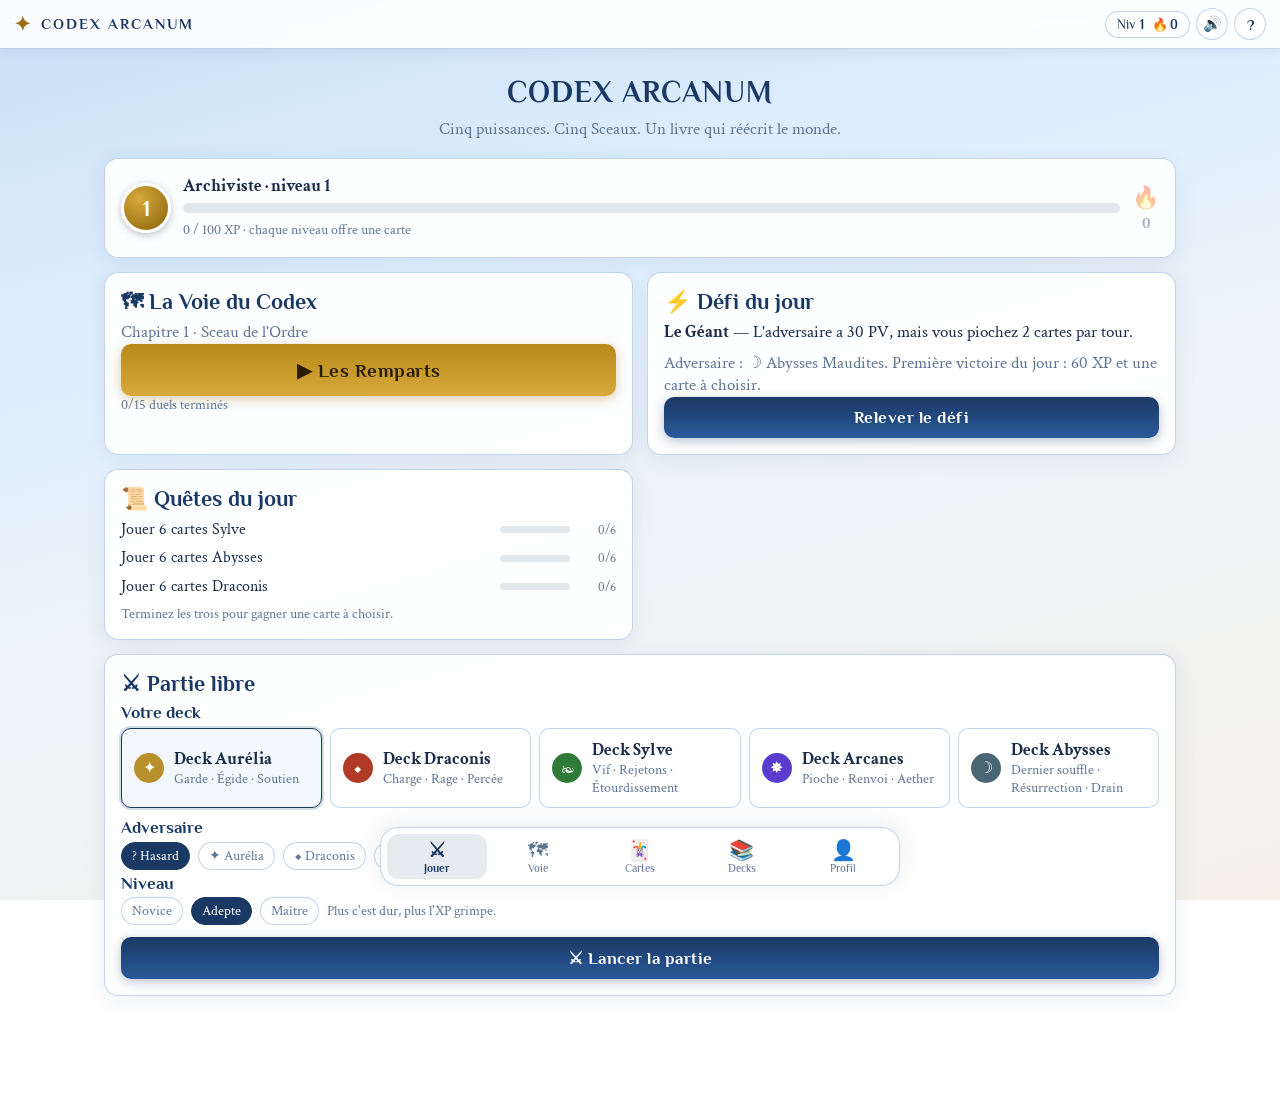
==== commit 86aad27b: "Progression, campagne, quêtes, succès, combat animé, PWA (en cours) Co-Authored-By: Claude Sonnet 5." ====
--- a/index.html
+++ b/index.html
@@ -4,6 +4,10 @@
 <meta charset="UTF-8">
 <meta name="viewport" content="width=device-width, initial-scale=1, viewport-fit=cover">
 <meta name="theme-color" content="#1a3864">
+<meta name="description" content="Codex Arcanum : jeu de cartes fantasy, 5 factions, campagne, défis quotidiens. Gratuit, sans compte.">
+<link rel="manifest" href="manifest.webmanifest">
+<link rel="icon" href="icon.svg" type="image/svg+xml">
+<link rel="apple-touch-icon" href="icon.svg">
 <title>Codex Arcanum</title>
 <link rel="preconnect" href="https://fonts.googleapis.com">
 <link rel="preconnect" href="https://fonts.gstatic.com" crossorigin>
@@ -14,28 +18,42 @@
 
 <header id="top">
   <div class="brand"><span class="brand-mark">✦</span><span class="brand-name">CODEX ARCANUM</span></div>
-  <nav id="nav">
-    <button data-nav="play" class="on">Jouer</button>
-    <button data-nav="cards">Cartes</button>
-    <button data-nav="decks">Decks</button>
-    <button data-nav="rules">Règles</button>
-  </nav>
+  <div class="hd-right">
+    <button class="hd-chip" data-nav="profile" aria-label="Profil"><span>Niv <b id="hd-lvl">1</b></span><span>🔥<b id="hd-streak">0</b></span></button>
+    <button class="hd-chip gold" id="hd-picks" data-act="open-pick" hidden></button>
+    <button class="hd-icon" id="hd-sound" data-act="hd-sound" aria-label="Son">🔊</button>
+    <button class="hd-icon" data-act="rules" aria-label="Règles du jeu">?</button>
+  </div>
 </header>
 
 <main id="screens">
   <section id="screen-play" class="screen on"></section>
+  <section id="screen-campaign" class="screen"></section>
   <section id="screen-cards" class="screen"></section>
   <section id="screen-decks" class="screen"></section>
+  <section id="screen-profile" class="screen"></section>
   <section id="screen-rules" class="screen"></section>
 </main>
 
-<div id="battle" hidden></div>
+<nav id="nav" aria-label="Navigation">
+  <button data-nav="play" class="on"><span class="ic">⚔</span>Jouer</button>
+  <button data-nav="campaign"><span class="ic">🗺</span>Voie</button>
+  <button data-nav="cards"><span class="ic">🃏</span>Cartes</button>
+  <button data-nav="decks"><span class="ic">📚</span>Decks</button>
+  <button data-nav="profile"><span class="ic">👤</span>Profil</button>
+</nav>
+
+<div id="battle" hidden><div id="b-main"></div><div id="b-fx"></div></div>
 <div id="sheet" hidden></div>
 <div id="toast" hidden></div>
 
 <script src="js/cards.js"></script>
 <script src="js/engine.js"></script>
 <script src="js/ai.js"></script>
+<script src="js/meta.js"></script>
+<script src="js/profile.js"></script>
+<script src="js/audio.js"></script>
 <script src="js/ui.js"></script>
+<script src="js/battle.js"></script>
 </body>
 </html>
--- a/css/style.css
+++ b/css/style.css
@@ -24,9 +24,6 @@
   border-bottom: 1px solid var(--line); box-shadow: 0 2px 14px rgba(26, 56, 100, .08); }
 .brand { display: flex; align-items: center; gap: 8px; font-family: var(--T); font-weight: 700; color: var(--navy); letter-spacing: 2px; font-size: 15px; white-space: nowrap; }
 .brand-mark { color: var(--gold); font-size: 20px; }
-#nav { display: flex; gap: 2px; padding: 3px; background: rgba(26, 56, 100, .07); border: 1px solid var(--line); border-radius: 10px; }
-#nav button { font-family: var(--T); font-size: 13px; padding: 6px 12px; border-radius: 7px; color: var(--muted); }
-#nav button.on { background: linear-gradient(180deg, var(--navy), var(--navy-2)); color: #fff; font-weight: 700; box-shadow: 0 2px 8px rgba(26, 56, 100, .3); }
 
 .screen { display: none; max-width: 1100px; margin: 0 auto; padding: 18px 14px 60px; }
 .screen.on { display: block; animation: rise .22s ease both; }
@@ -45,13 +42,13 @@
 
 /* ───────── Cartes ───────── */
 .card { --fc: #888; --fd: #444; --ft: #eee; position: relative; width: 100%; aspect-ratio: 5 / 7; container-type: inline-size; display: flex; flex-direction: column;
-  border-radius: 6cqw; border: .9cqw solid var(--fc); background: linear-gradient(170deg, #fff, var(--ft)); box-shadow: 0 3px 12px rgba(26, 56, 100, .22);
+  border-radius: 9px; border: 2.5px solid var(--fc); background: linear-gradient(170deg, #fff, var(--ft)); box-shadow: 0 3px 12px rgba(26, 56, 100, .22);
   overflow: hidden; user-select: none; text-align: left; }
 .card.f-AURELIA { --fc: #b8902c; --fd: #6e520e; --ft: #fbf3da; } .card.f-DRACONIS { --fc: #b03a26; --fd: #601a10; --ft: #fbe6e1; }
 .card.f-SYLVE { --fc: #2f7a36; --fd: #16401a; --ft: #e4f3e2; } .card.f-ARCANES { --fc: #5a3ccf; --fd: #2c1a78; --ft: #ece7fb; } .card.f-ABYSSES { --fc: #4a6574; --fd: #1c2c36; --ft: #e6edf1; }
-.card.r-R { box-shadow: 0 0 0 .8cqw #3f7cb855, 0 3px 12px rgba(26, 56, 100, .22); }
-.card.r-E { box-shadow: 0 0 0 .9cqw #7a4cc866, 0 3px 14px rgba(90, 60, 200, .3); }
-.card.r-L { box-shadow: 0 0 0 1cqw #e0b84088, 0 3px 18px rgba(200, 154, 34, .5); background: linear-gradient(170deg, #fffdf2, var(--ft) 60%, #f5e7b8); }
+.card.r-R { box-shadow: 0 0 0 2px #3f7cb855, 0 3px 12px rgba(26, 56, 100, .22); }
+.card.r-E { box-shadow: 0 0 0 2px #7a4cc866, 0 3px 14px rgba(90, 60, 200, .3); }
+.card.r-L { box-shadow: 0 0 0 2.5px #e0b84088, 0 3px 18px rgba(200, 154, 34, .5); background: linear-gradient(170deg, #fffdf2, var(--ft) 60%, #f5e7b8); }
 .c-cost { position: absolute; top: 2cqw; left: 2cqw; z-index: 2; width: 15cqw; height: 15cqw; border-radius: 50%; display: grid; place-items: center; font-family: var(--T); font-weight: 700; font-size: 9.5cqw; color: #fff;
   background: radial-gradient(circle at 35% 30%, var(--fc), var(--fd)); border: .7cqw solid #fff; box-shadow: 0 1px 4px rgba(0, 0, 0, .35); }
 .c-art { position: relative; flex: 0 0 38%; margin: 2cqw 2cqw 0; border-radius: 4cqw 4cqw 2cqw 2cqw; display: grid; place-items: center; overflow: hidden;
@@ -172,7 +169,7 @@
 @keyframes lunge { 40% { transform: translateY(var(--d)) scale(1.08); } }
 .hand { display: flex; gap: 8px; overflow-x: auto; padding: 10px 12px 6px; background: rgba(255, 255, 255, .55); border-top: 1px solid var(--line); -webkit-overflow-scrolling: touch; scroll-snap-type: x proximity; }
 .hand .hc { flex: 0 0 88px; position: relative; transition: transform .12s; scroll-snap-align: start; }
-.hand .hc.pick { transform: translateY(-10px); } .hand .hc.cant .card { filter: grayscale(.55) opacity(.7); }
+.hand .hc.sel { transform: translateY(-10px); } .hand .hc.cant .card { filter: grayscale(.55) opacity(.7); }
 .b-actions { display: flex; gap: 8px; align-items: center; margin-left: auto; }
 .banner { position: absolute; left: 50%; top: 56px; transform: translateX(-50%); z-index: 5; background: var(--gold); color: #fff; padding: 7px 14px; border-radius: 99px; font-family: var(--T); font-size: 14px; box-shadow: 0 3px 14px rgba(0, 0, 0, .3); display: flex; gap: 10px; align-items: center; white-space: nowrap; }
 .banner button { background: rgba(255, 255, 255, .25); border-radius: 99px; padding: 1px 9px; }
@@ -188,3 +185,94 @@
 /* ───────── Ajouts : constructeur de deck ───────── */
 .grid > button .count-badge { left: 50%; right: auto; top: auto; bottom: 3cqw; transform: translateX(-50%); }
 .info-btn { position: absolute; right: 6px; top: 6px; z-index: 4; width: 26px; height: 26px; border-radius: 50%; background: rgba(255, 255, 255, .95); border: 1px solid var(--line); color: var(--navy); font-family: var(--T); font-weight: 700; display: grid; place-items: center; font-size: 14px; }
+
+/* ═════════ Produit : navigation, accueil, progression ═════════ */
+.hd-right { display: flex; gap: 6px; align-items: center; }
+.hd-chip { display: flex; gap: 8px; align-items: center; padding: 5px 11px; border-radius: 99px; background: #fff; border: 1px solid var(--line); font-family: var(--T); font-size: 13px; color: var(--navy); }
+.hd-chip b { font-weight: 700; margin-left: 2px; }
+.hd-chip.gold { background: linear-gradient(180deg, #d6a93a, #b88a1c); color: #2b1d00; border: 0; animation: pulseBtn 1.6s infinite; }
+.hd-icon { width: 32px; height: 32px; border-radius: 50%; background: #fff; border: 1px solid var(--line); font-family: var(--T); font-weight: 700; color: var(--navy); font-size: 15px; }
+#nav { position: fixed; left: 0; right: 0; bottom: 0; z-index: 30; display: flex; justify-content: space-around; gap: 2px; padding: 6px 6px calc(6px + env(safe-area-inset-bottom));
+  background: rgba(255, 255, 255, .96); backdrop-filter: blur(12px); border-top: 1px solid var(--line); box-shadow: 0 -4px 20px rgba(26, 56, 100, .08); }
+#nav button { flex: 1; display: flex; flex-direction: column; align-items: center; gap: 1px; padding: 5px 2px; border-radius: 12px; font-family: var(--T); font-size: 11px; color: var(--muted); }
+#nav button .ic { font-size: 20px; line-height: 1.1; }
+#nav button.on { color: var(--navy); font-weight: 700; background: rgba(26, 56, 100, .1); }
+@media (min-width: 800px) { #nav { left: 50%; right: auto; transform: translateX(-50%); width: min(520px, 94vw); bottom: 14px; border: 1px solid var(--line); border-radius: 18px; } }
+.screen { padding-bottom: 110px; }
+@keyframes pulseBtn { 50% { box-shadow: 0 0 0 7px rgba(214, 169, 58, .35); } }
+.pulse { animation: pulseBtn 1.5s infinite; }
+.btn.block { display: flex; width: 100%; } .btn.big { font-size: 19px; padding: 15px 20px; }
+.small { font-size: 14px; }
+.grow { flex: 1; min-width: 0; }
+.bar { height: 10px; border-radius: 99px; background: rgba(26, 56, 100, .12); overflow: hidden; margin: 5px 0; }
+.bar i { display: block; height: 100%; transform-origin: left; background: linear-gradient(90deg, var(--gold), var(--gold-2)); transition: transform .5s; }
+.bar.sm { height: 7px; }
+.level-card { margin-bottom: 14px; }
+.lvl-row { display: flex; align-items: center; gap: 12px; }
+.lvl-badge { flex: none; width: 50px; height: 50px; border-radius: 50%; display: grid; place-items: center; font-family: var(--T); font-weight: 700; font-size: 22px; color: #fff; background: radial-gradient(circle at 35% 30%, #d6a93a, #8a640c); border: 3px solid #fff; box-shadow: 0 2px 8px rgba(0, 0, 0, .25); }
+.streak { text-align: center; font-size: 22px; opacity: .4; } .streak.on { opacity: 1; } .streak b { display: block; font-family: var(--T); font-size: 14px; color: var(--navy); }
+.level-card .btn { margin-top: 12px; }
+.home-grid { display: grid; gap: 14px; }
+@media (min-width: 800px) { .home-grid { grid-template-columns: 1fr 1fr; } .home-grid .quick { grid-column: 1 / -1; } }
+.cta h2, .daily h2, .quests h2, .quick h2 { margin-bottom: 6px; }
+.quest { display: grid; grid-template-columns: 1fr 70px 38px; gap: 8px; align-items: center; margin: 7px 0; font-size: 16px; } .quest.done { color: var(--good); } .quest small { text-align: right; color: var(--muted); }
+.opp-row { margin-bottom: 4px; }
+.pick-list.compact { grid-template-columns: repeat(auto-fit, minmax(190px, 1fr)); margin: 6px 0 10px; }
+.grow-btn { flex: 1; text-align: left; } .grow-btn small { display: block; color: var(--muted); font-size: 14px; }
+.chapter { margin-bottom: 14px; background: var(--ft, #fff); border-color: var(--fc, var(--line)); }
+.chapter.closed { opacity: .6; filter: grayscale(.4); }
+.ch-head { display: flex; gap: 12px; align-items: center; margin-bottom: 6px; }
+.ch-sym { flex: none; width: 40px; height: 40px; border-radius: 50%; background: var(--fc); color: #fff; display: grid; place-items: center; font-size: 20px; }
+.nodes { display: grid; grid-template-columns: repeat(3, 1fr); gap: 8px; margin-top: 12px; }
+.node { display: flex; flex-direction: column; align-items: center; gap: 2px; padding: 10px 4px; border-radius: 12px; border: 1.5px solid var(--line); background: #fff; text-align: center; font-size: 14px; line-height: 1.15; }
+.node b { font-family: var(--T); color: var(--fd, var(--navy)); } .node small { color: var(--muted); }
+.node .n-ico { font-size: 20px; } .node.boss .n-ico { font-size: 26px; }
+.node.next { border-color: var(--fc); box-shadow: 0 0 0 3px color-mix(in srgb, var(--fc) 28%, transparent); animation: pulseBtn 1.8s infinite; }
+.node.done { background: #f1f8f0; } .node:disabled { opacity: .5; cursor: not-allowed; }
+.node-sheet h2 { color: var(--fd, var(--navy)); } .story { font-style: italic; margin: 10px 0 12px; }
+.sheet-box.wide { display: block; width: min(100%, 640px); }
+.sheet-box.wide .sheet-actions { margin-top: 12px; }
+.offer-grid { display: grid; grid-template-columns: repeat(3, 1fr); gap: 10px; margin: 14px 0 4px; }
+.offer { border-radius: 12px; transition: transform .15s; } .offer:hover, .offer:active { transform: translateY(-6px) scale(1.03); }
+.lockline { color: var(--bad); font-size: 15px; margin: 6px 0; }
+.card.locked .lock { position: absolute; inset: 0; z-index: 3; display: grid; place-items: center; font-size: 26cqw; background: rgba(235, 241, 248, .45); }
+.stat-grid { display: grid; grid-template-columns: repeat(3, 1fr); gap: 8px; margin-bottom: 12px; }
+.stat { background: #fff; border: 1px solid var(--line); border-radius: 12px; padding: 12px 6px; text-align: center; } .stat b { display: block; font-family: var(--T); font-size: 24px; color: var(--navy); } .stat small { color: var(--muted); font-size: 13px; }
+.coll-row { display: grid; grid-template-columns: 110px 1fr 46px; gap: 10px; align-items: center; margin: 6px 0; } .coll-row small { text-align: right; color: var(--muted); }
+.ach-grid { display: grid; gap: 8px; grid-template-columns: repeat(auto-fill, minmax(230px, 1fr)); margin-bottom: 14px; }
+.ach { display: flex; gap: 10px; align-items: center; padding: 10px 12px; border-radius: 12px; background: rgba(255, 255, 255, .6); border: 1px solid var(--line); filter: grayscale(1); opacity: .65; }
+.ach.got { filter: none; opacity: 1; background: #fff9e6; border-color: #e0c068; } .ach span { font-size: 22px; } .ach small { display: block; color: var(--muted); font-size: 14px; }
+.settings { display: grid; gap: 6px; padding: 8px; }
+.set { display: flex; justify-content: space-between; align-items: center; padding: 11px 12px; border-radius: 10px; background: #fff; border: 1px solid var(--line); text-align: left; } .set b { color: var(--navy); font-family: var(--T); }
+.set.danger b { color: var(--bad); }
+.code-in { flex: 1; min-width: 200px; padding: 8px 12px; border-radius: 10px; border: 1px solid var(--line); background: #fff; }
+
+/* ═════════ Combat : décor, effets, aperçus ═════════ */
+#battle[data-foe=AURELIA]  { background: radial-gradient(ellipse at 50% 40%, #fdf7e3, #f1e0ab 70%, #e5cc86); }
+#battle[data-foe=DRACONIS] { background: radial-gradient(ellipse at 50% 40%, #fdebe6, #efc6ba 70%, #e0a393); }
+#battle[data-foe=SYLVE]    { background: radial-gradient(ellipse at 50% 40%, #eaf6e7, #c4e3be 70%, #a2d09a); }
+#battle[data-foe=ARCANES]  { background: radial-gradient(ellipse at 50% 40%, #f0ecfd, #d3c9f3 70%, #b9aae6); }
+#battle[data-foe=ABYSSES]  { background: radial-gradient(ellipse at 50% 40%, #e9eff3, #c3d1da 70%, #a5b7c4); }
+#battle { overflow: hidden; } #b-main { position: absolute; inset: 0; display: flex; flex-direction: column; padding-top: env(safe-area-inset-top); }
+#b-fx { position: absolute; inset: 0; z-index: 30; pointer-events: none; overflow: hidden; }
+#battle.shake #b-main { animation: shake .32s; } @keyframes shake { 20% { transform: translate(-5px, 2px); } 40% { transform: translate(5px, -2px); } 60% { transform: translate(-3px, 1px); } 80% { transform: translate(3px, -1px); } }
+.float { position: fixed; transform: translate(-50%, -50%); font-family: var(--T); font-weight: 700; font-size: 24px; text-shadow: 0 0 6px #fff, 0 1px 3px #fff; animation: floatUp 1.05s ease-out forwards; }
+.float.dmg { color: #c0261c; } .float.heal { color: #1f8a35; } .float.info { font-size: 28px; } .float.big { font-size: 32px; }
+@keyframes floatUp { 0% { opacity: 0; transform: translate(-50%, -30%) scale(.6); } 18% { opacity: 1; transform: translate(-50%, -60%) scale(1.2); } 100% { opacity: 0; transform: translate(-50%, -170%) scale(1); } }
+.big-banner { position: absolute; left: 50%; top: 42%; transform: translate(-50%, -50%); font-family: var(--T); font-weight: 700; font-size: 30px; color: #fff; background: rgba(26, 56, 100, .88); padding: 10px 26px; border-radius: 99px; box-shadow: 0 6px 24px rgba(0, 0, 0, .35); animation: bannerIn 1.25s forwards; white-space: nowrap; }
+.big-banner.spell { background: rgba(90, 60, 207, .92); }
+@keyframes bannerIn { 0% { opacity: 0; transform: translate(-50%, -50%) scale(.7); } 15%, 75% { opacity: 1; transform: translate(-50%, -50%) scale(1); } 100% { opacity: 0; transform: translate(-50%, -80%); } }
+.tile.pop { animation: popIn .35s; } @keyframes popIn { 0% { transform: scale(.4); opacity: 0; } 70% { transform: scale(1.1); } }
+.prev { position: absolute; left: 50%; top: 50%; transform: translate(-50%, -50%); z-index: 2; font-family: var(--T); font-weight: 700; font-size: 12px; white-space: nowrap; padding: 3px 8px; border-radius: 99px; background: rgba(255, 255, 255, .96); color: var(--navy); box-shadow: 0 1px 6px rgba(0, 0, 0, .25); }
+.slot.target .prev { top: 22%; font-size: 20px; padding: 2px 6px; }
+.coach { position: absolute; left: 10px; right: 10px; top: 58px; z-index: 12; display: flex; gap: 12px; align-items: center; padding: 12px 14px; background: var(--navy); color: #fff; border-radius: 14px; box-shadow: 0 6px 24px rgba(0, 0, 0, .35); animation: slide .25s; max-width: 560px; margin: 0 auto; }
+.coach p { font-size: 15px; line-height: 1.25; } .coach .btn { background: #fff; color: var(--navy); flex: none; box-shadow: none; }
+.mull .panel { max-width: 560px; width: 94%; } .mull-hand { display: flex; gap: 8px; overflow-x: auto; padding: 12px 4px; } .mull-hand .hc { flex: 0 0 86px; position: relative; border-radius: 8px; }
+.mull-hand .hc.swap { transform: translateY(-8px); opacity: .55; } .swap-tag { position: absolute; inset: 0; display: grid; place-items: center; font-size: 44px; color: var(--navy); text-shadow: 0 0 8px #fff; }
+.over .panel { max-height: 92vh; overflow: auto; }
+.r-lines { display: grid; gap: 4px; margin: 10px 0; text-align: left; } .r-line { padding: 5px 10px; border-radius: 8px; background: rgba(26, 56, 100, .07); font-size: 15px; }
+.r-line.xp { font-family: var(--T); font-weight: 700; font-size: 20px; color: var(--navy); text-align: center; background: none; } .r-line.gold { background: #fff3cf; color: #5a3f00; font-weight: 600; }
+.r-story { font-style: italic; color: var(--muted); font-size: 15px; margin: 6px 0; } .r-btns { display: grid; gap: 8px; margin-top: 12px; }
+.confetti { position: absolute; inset: 0; overflow: hidden; pointer-events: none; } .confetti i { position: absolute; top: -12px; width: 9px; height: 14px; border-radius: 2px; animation: fall 2.6s linear infinite; }
+@keyframes fall { to { transform: translateY(110vh) rotate(540deg); } }
+.over.lose h1 { color: var(--bad); }
